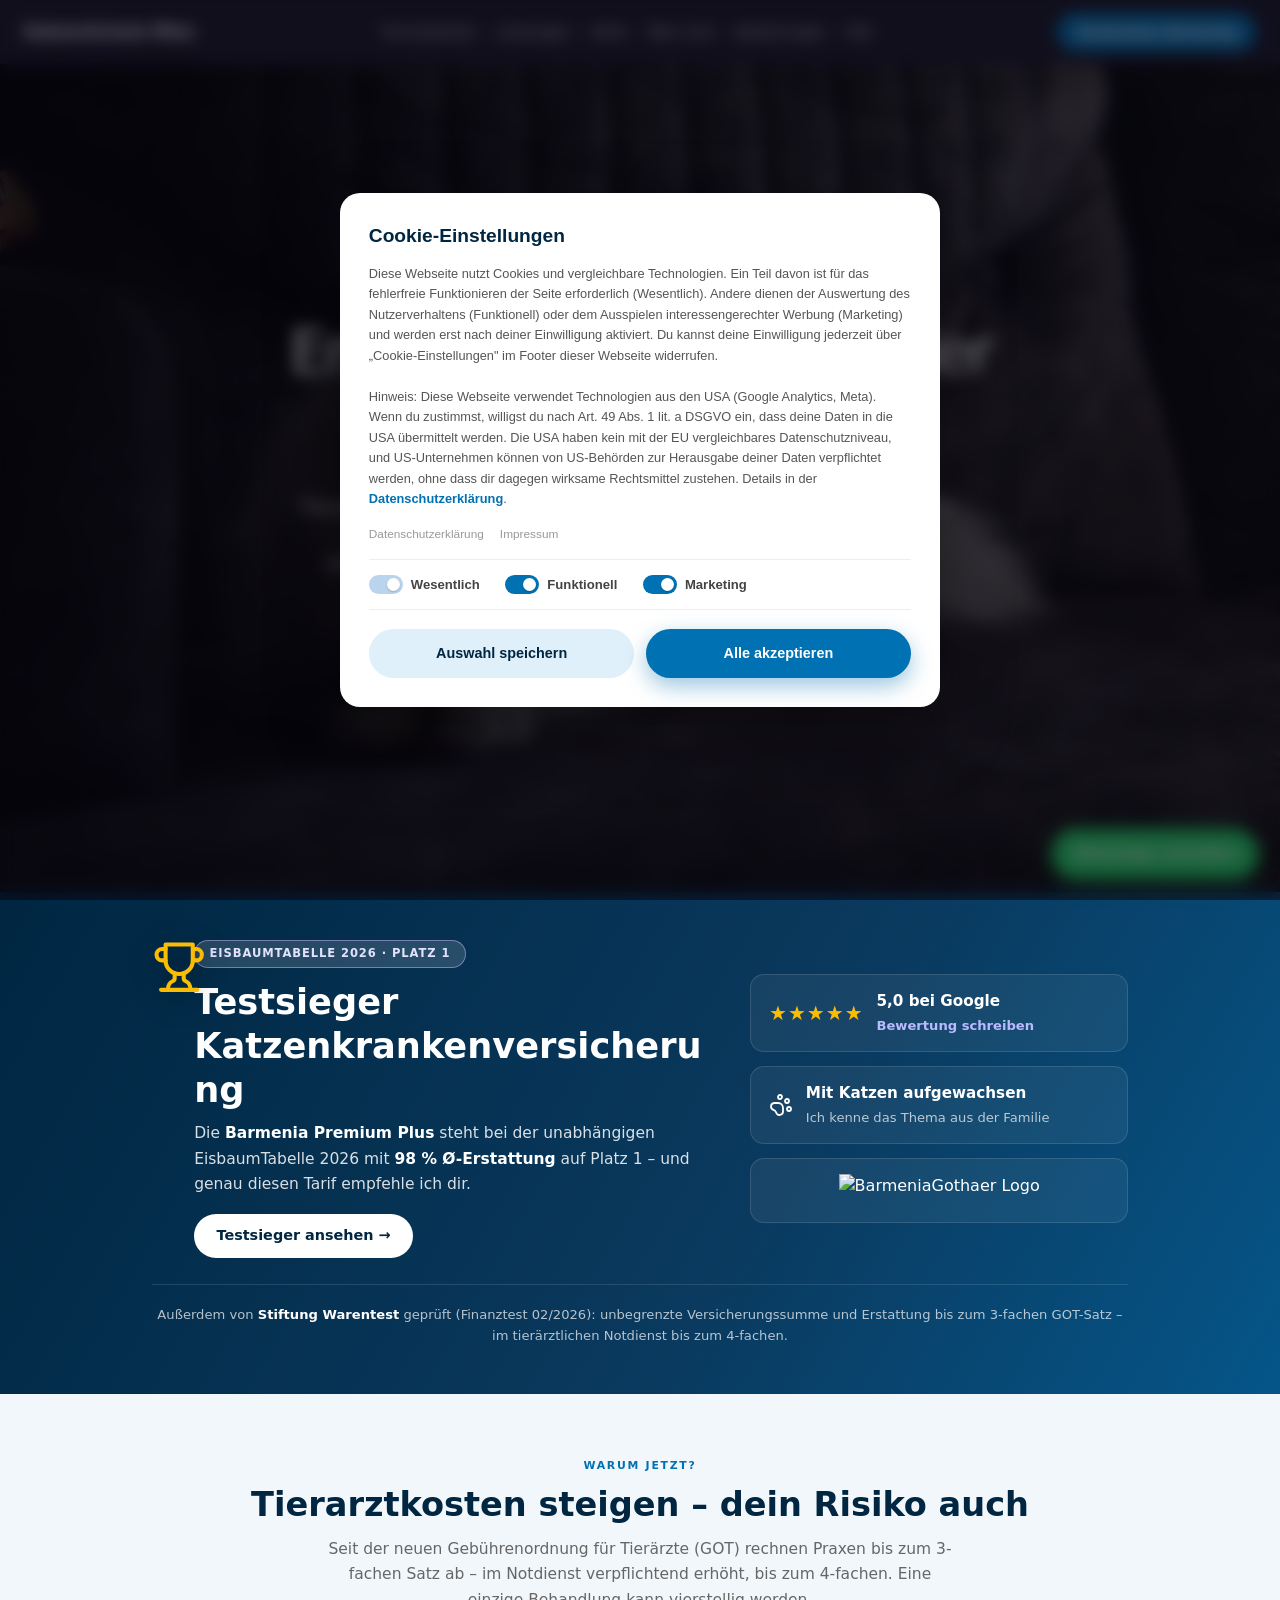
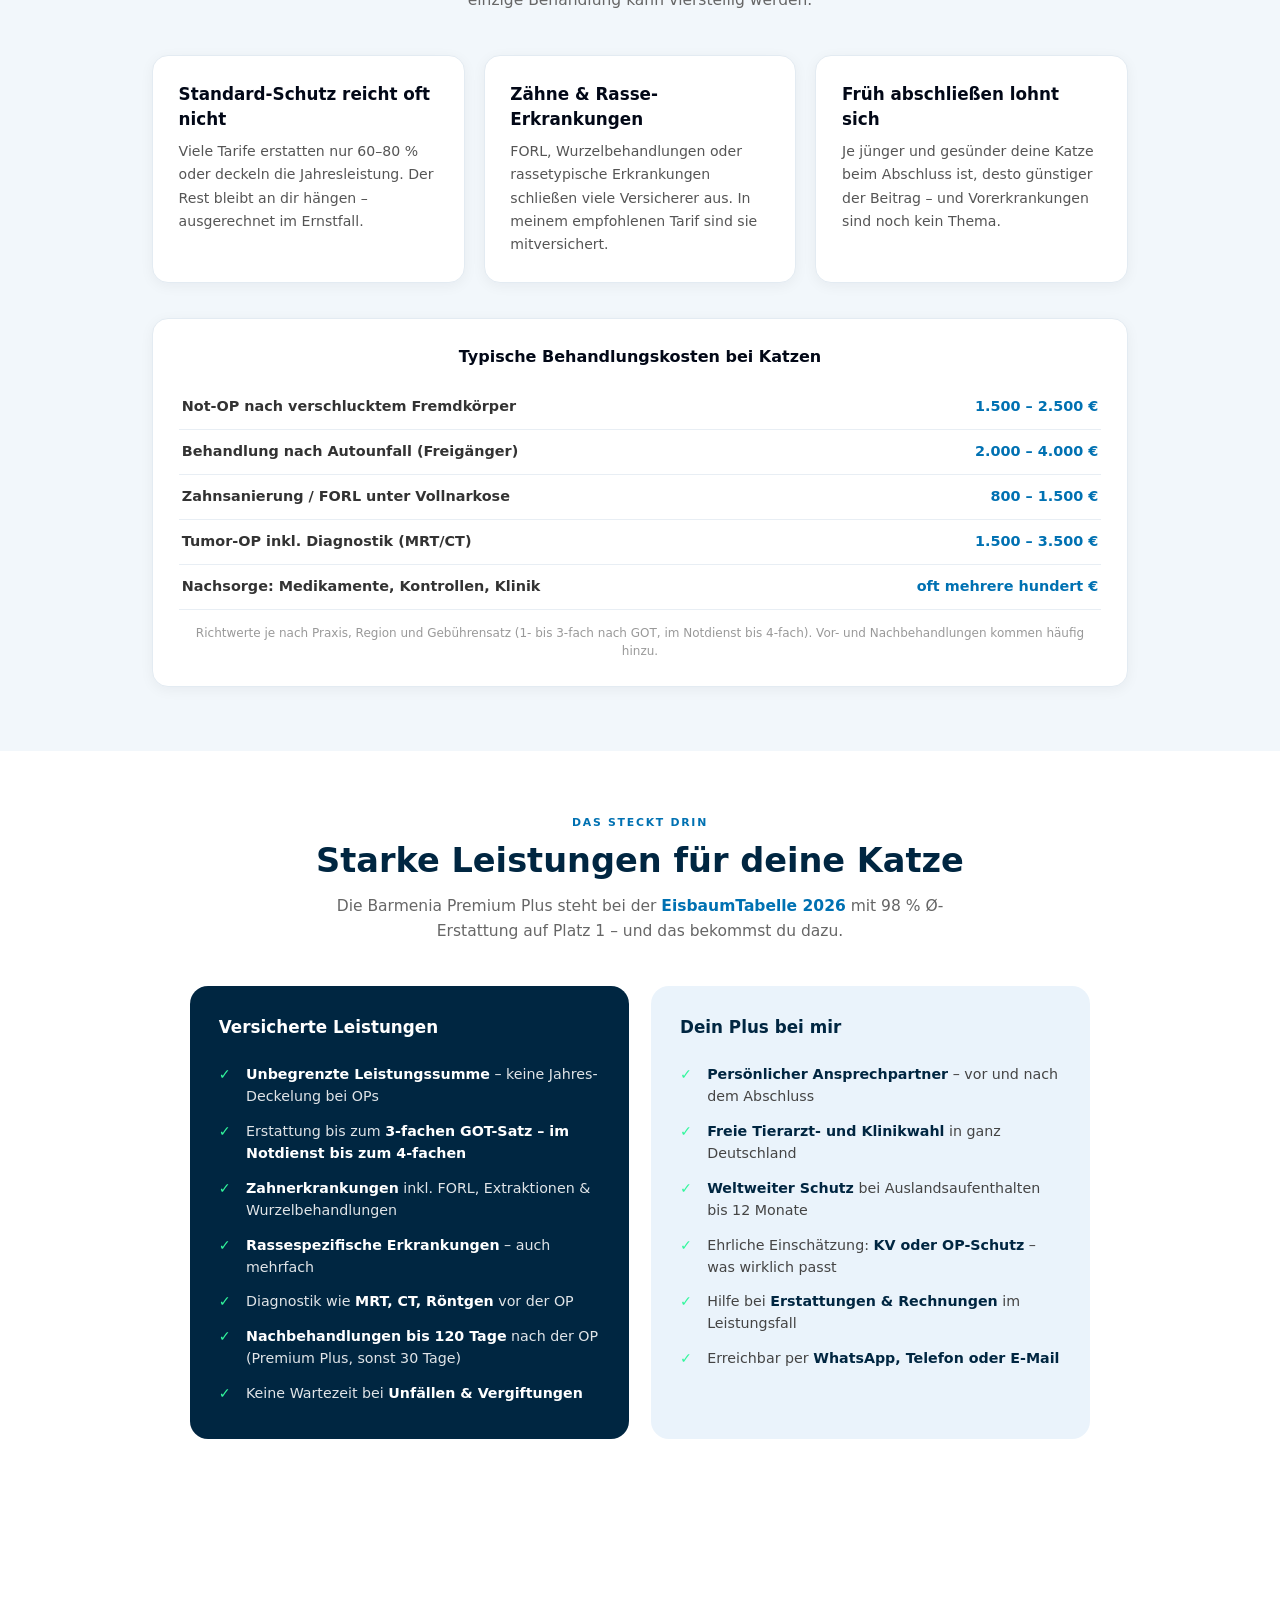
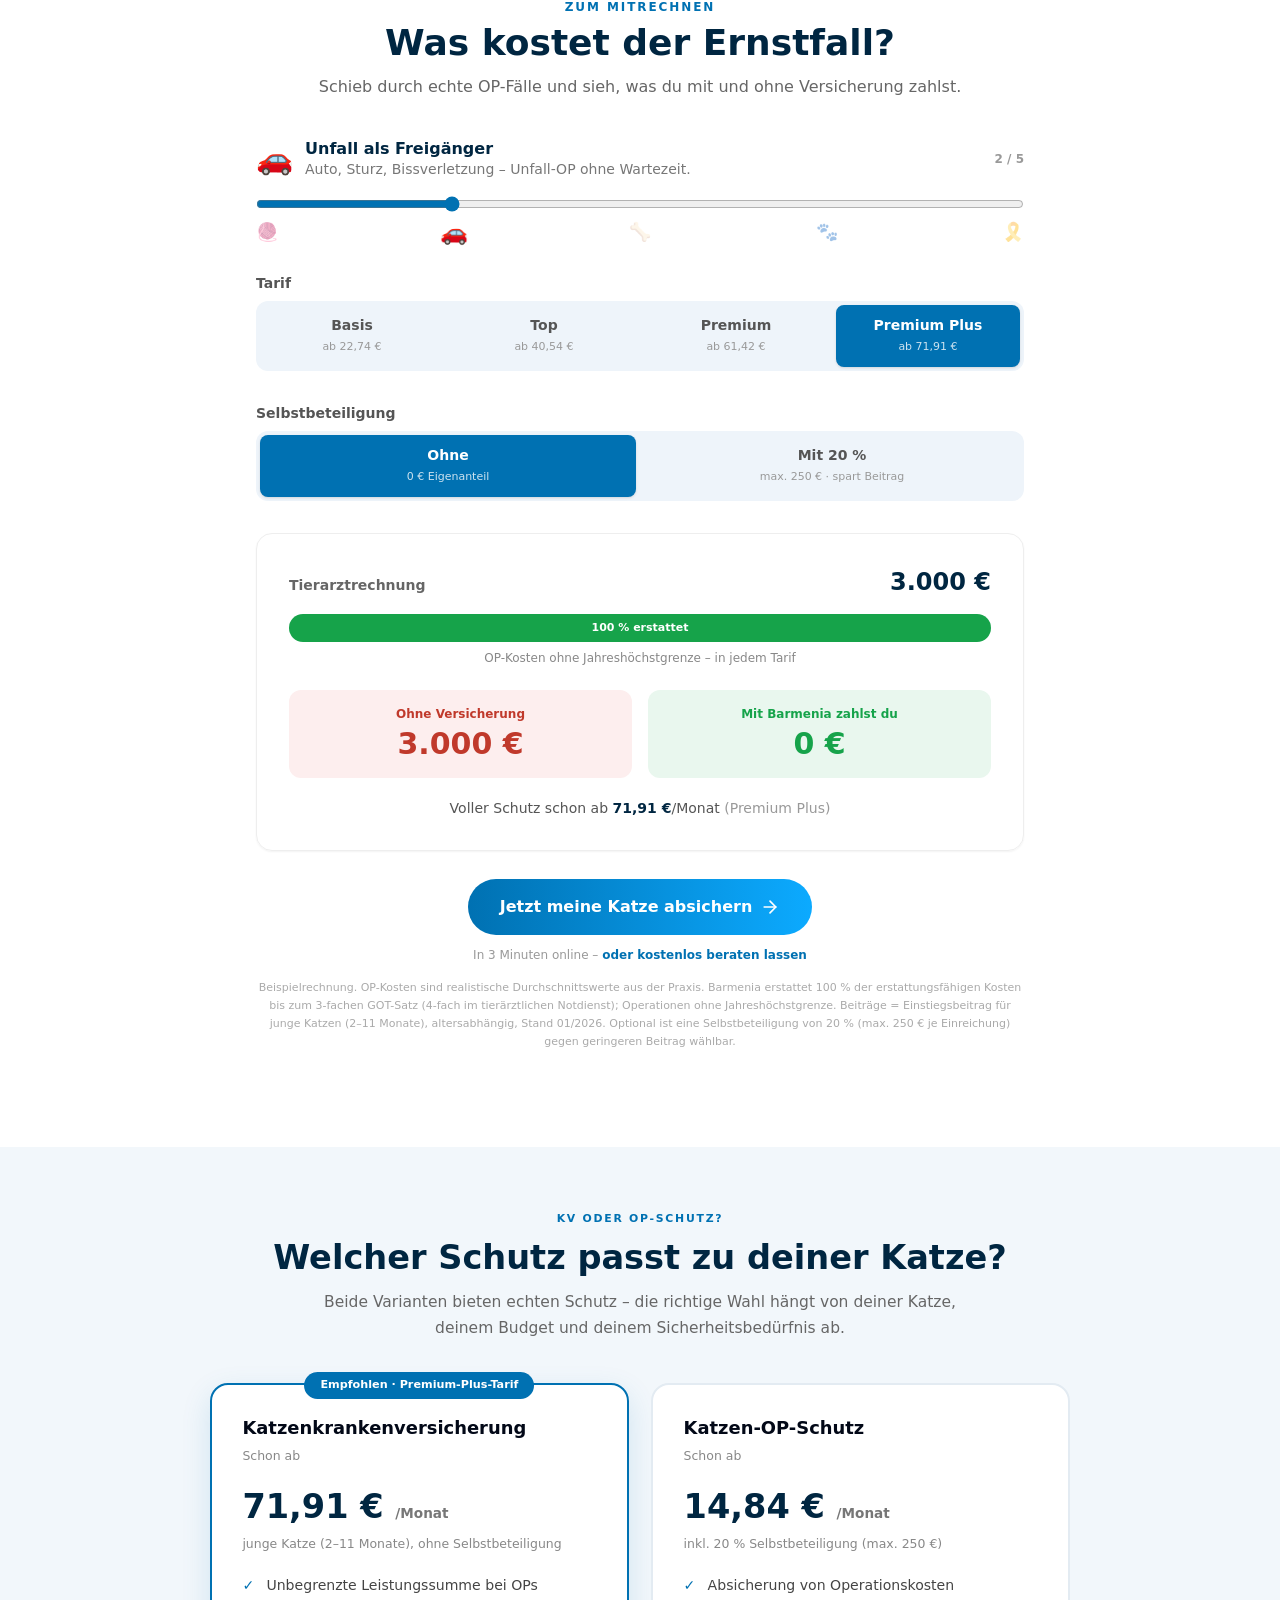
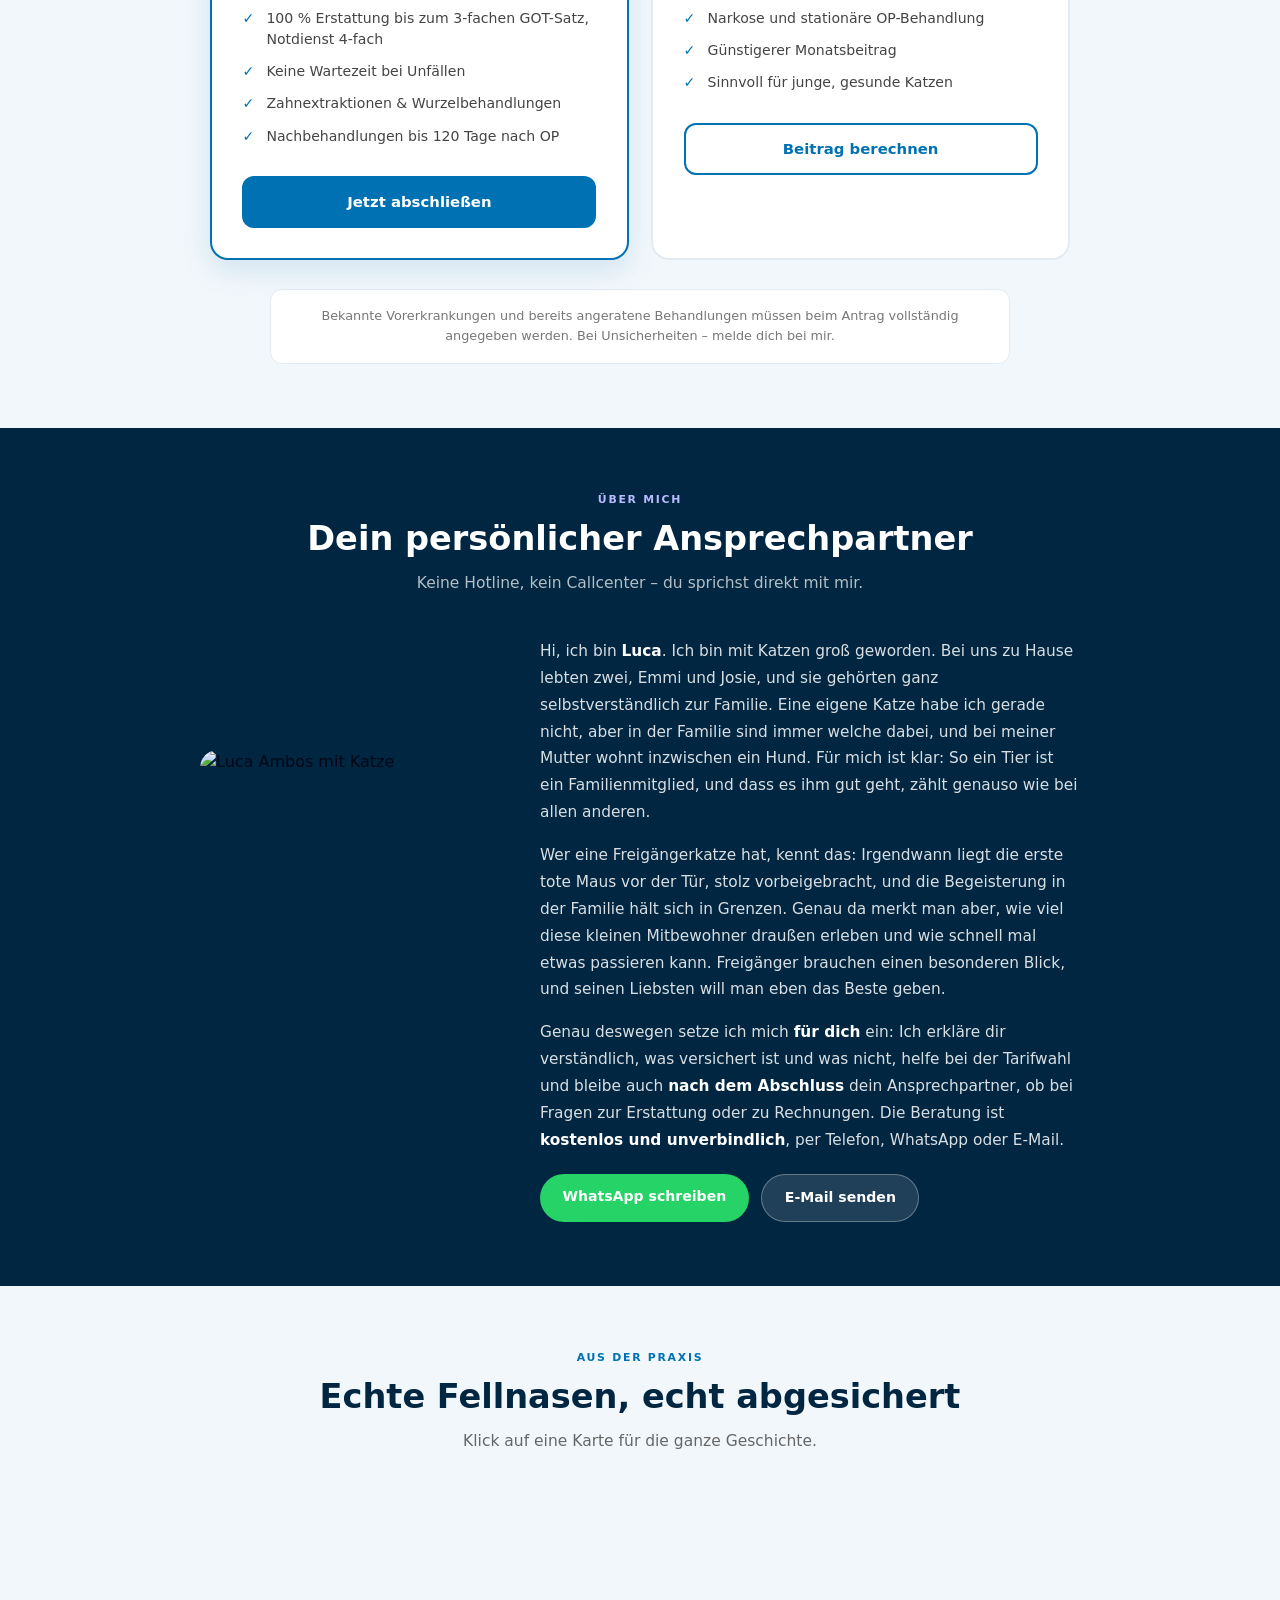
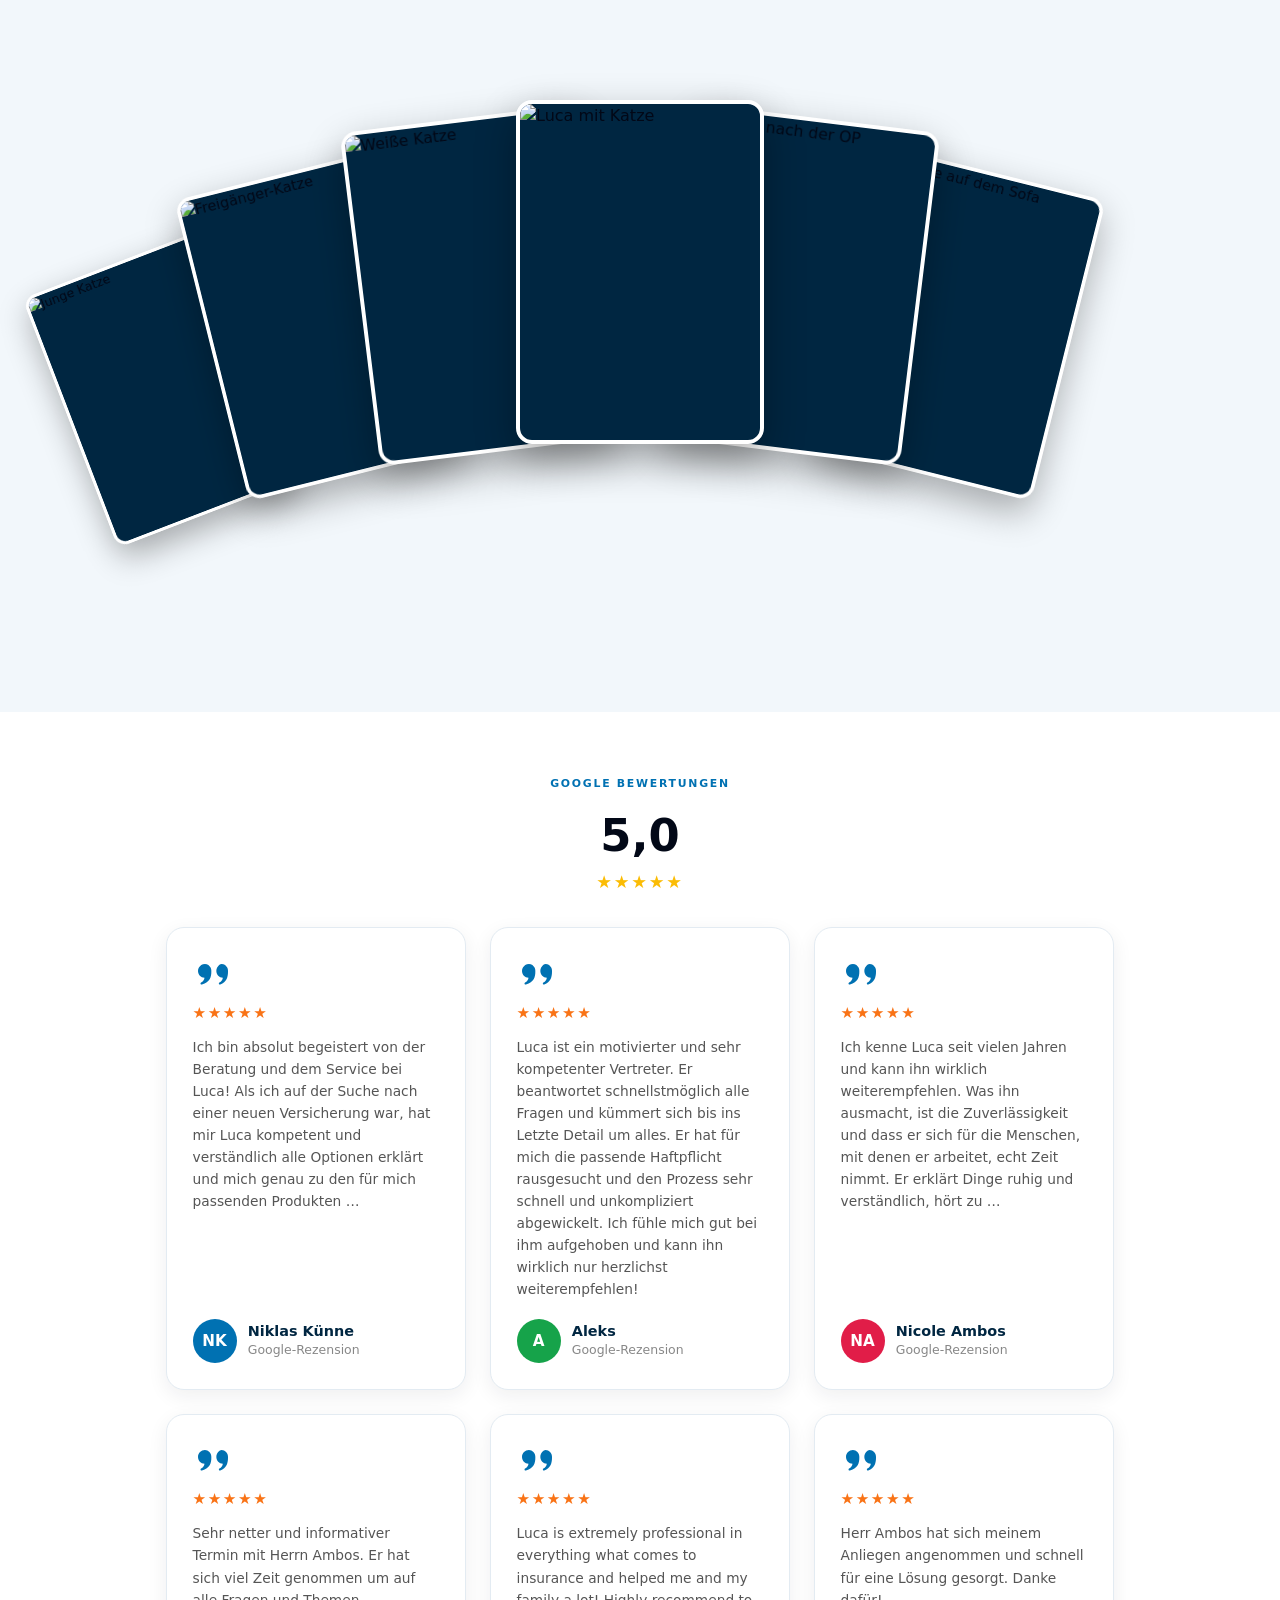
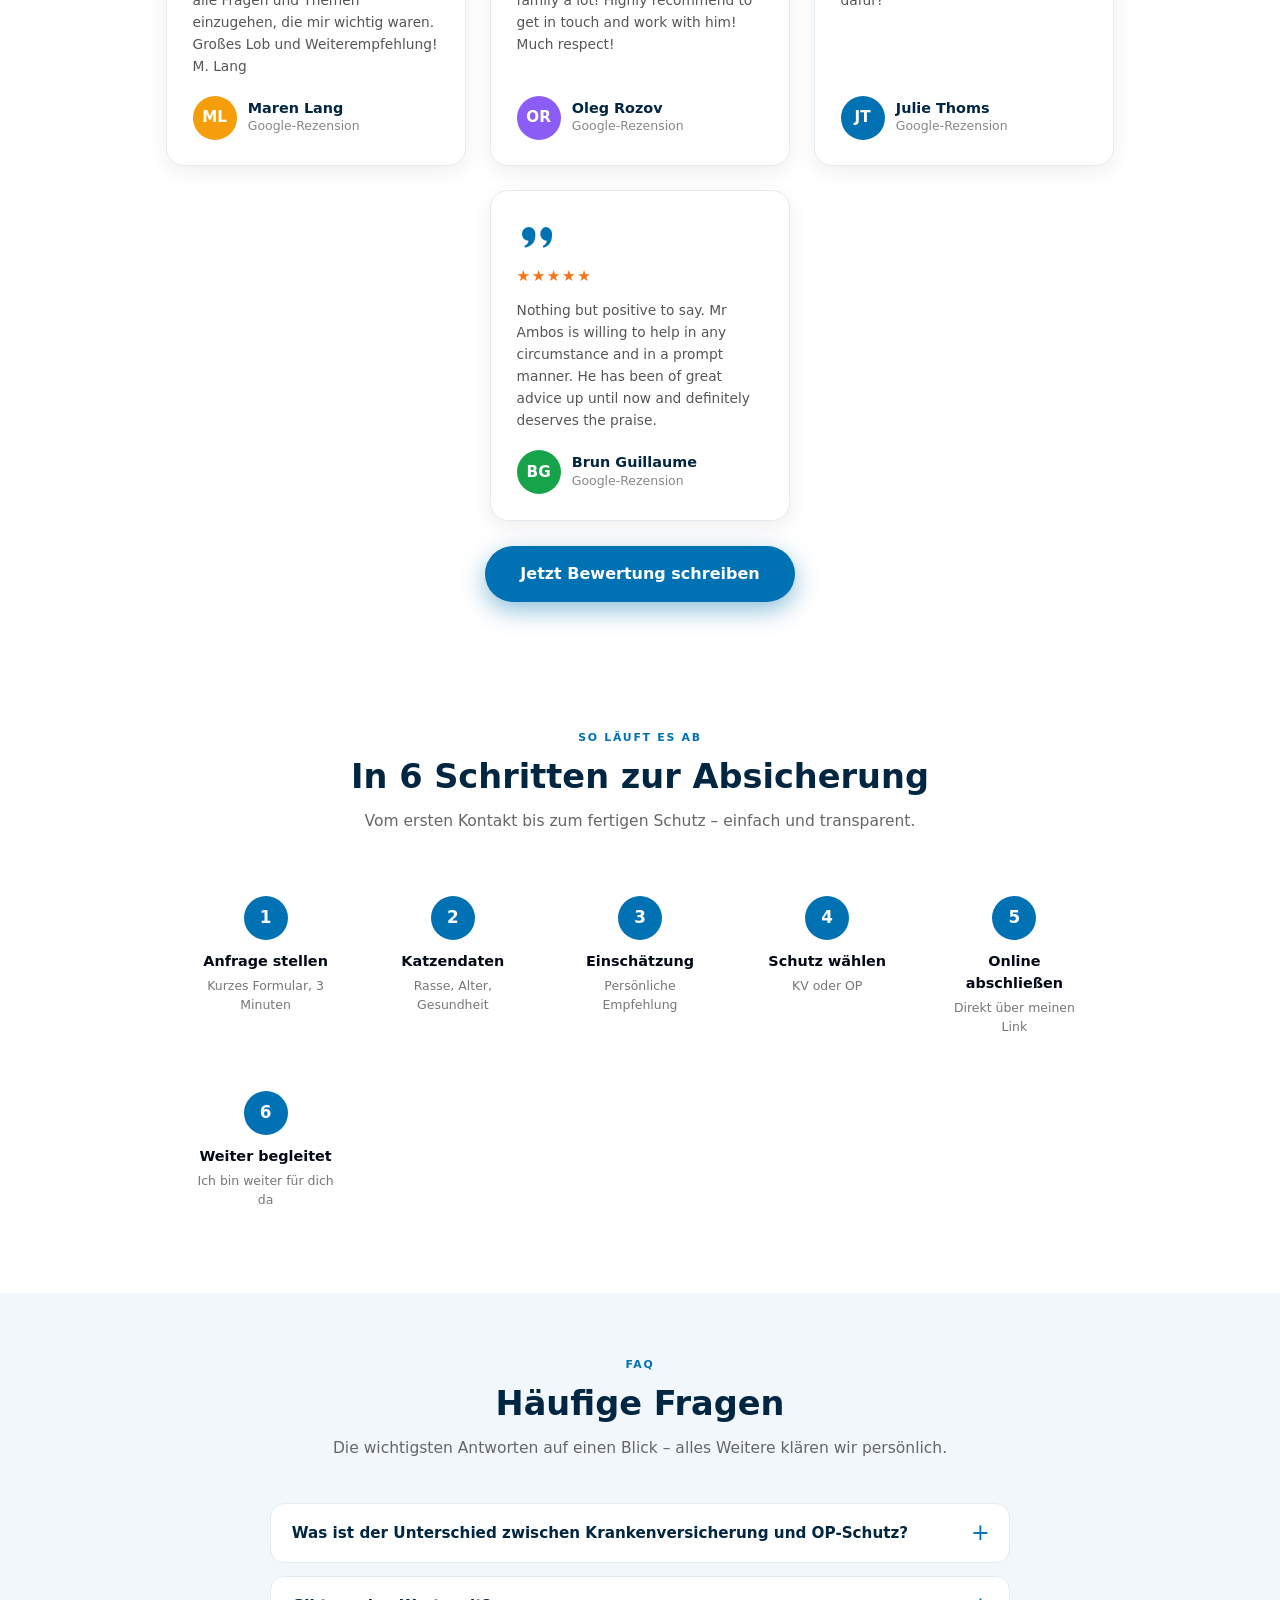
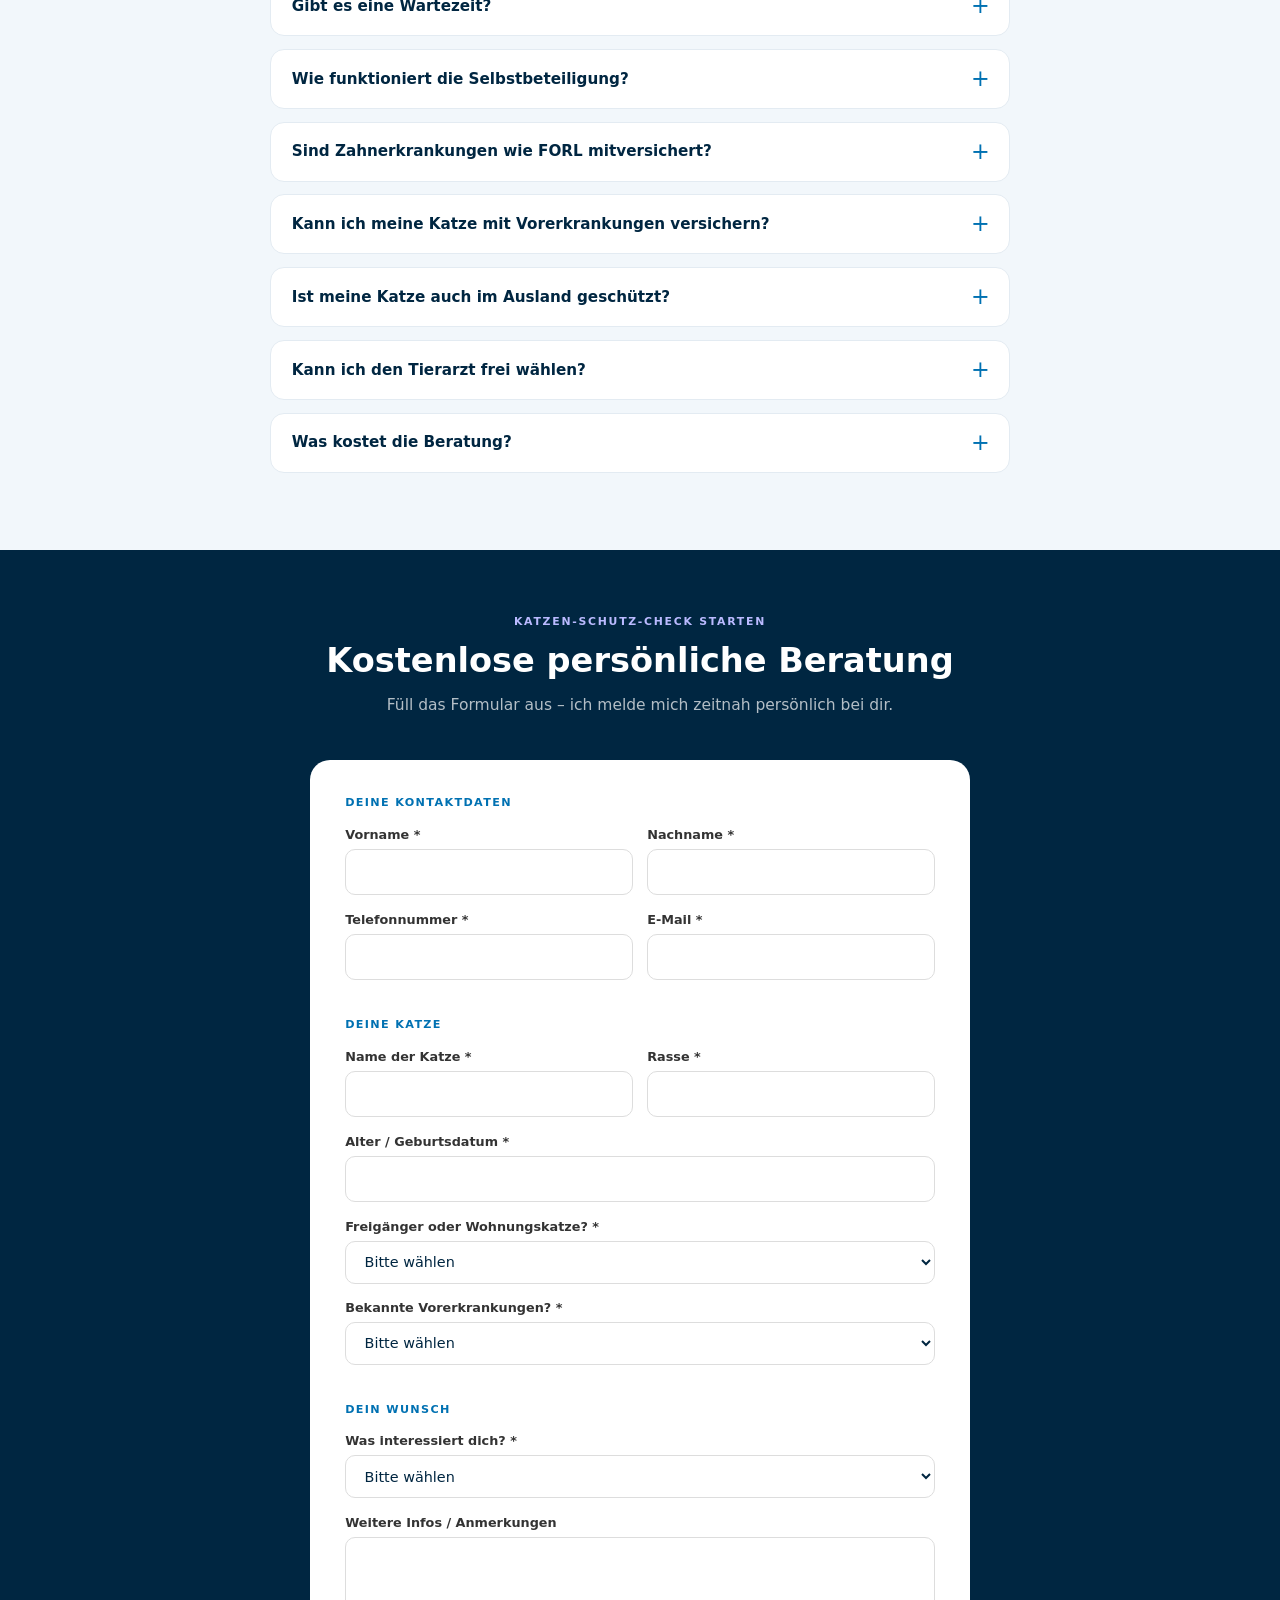
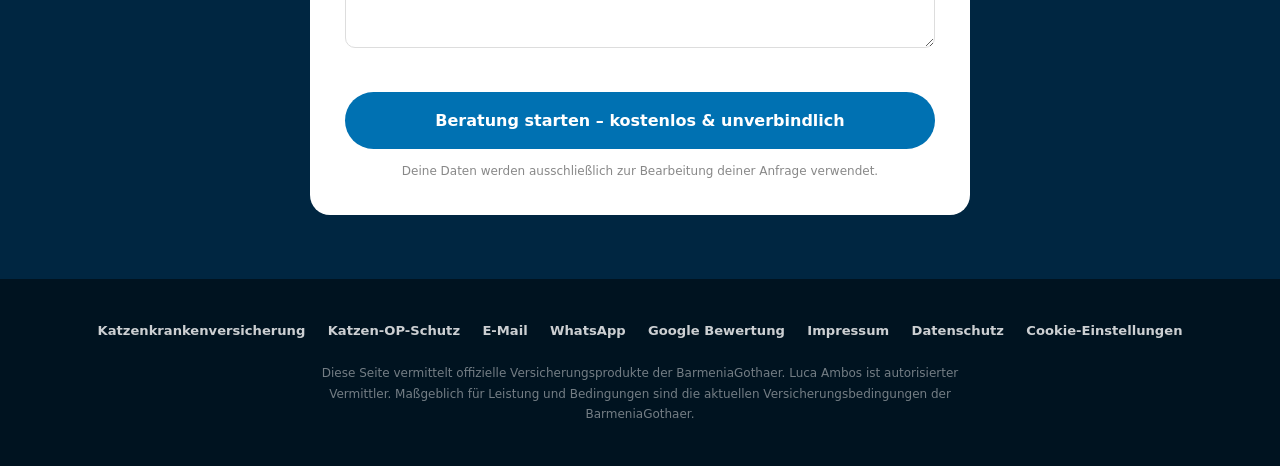
==== index.html @ e03a4da6 "Go-live: neue Astro-Seite ersetzt alte Startseite Neue Seite (aus Repo katzenschutz-vorschau, Live-B" ====
<!DOCTYPE html><html lang="de" data-astro-cid-j7pv25f6> <head><meta charset="UTF-8"><meta name="viewport" content="width=device-width, initial-scale=1.0"><title>KatzenSchutz Miez – Katzenkrankenversicherung mit Luca Ambos</title><meta name="description" content="Katzenkrankenversicherung ab 22,74 € und Katzen-OP-Schutz ab 14,84 €/Monat – BarmeniaGothaer. Persönliche Beratung durch Luca Ambos, Berlin. EisbaumTabelle Testsieger 2026."><link rel="canonical" href="https://katzenschutz-miez.de/"><link rel="icon" href="/favicon.svg" type="image/svg+xml"><meta property="og:type" content="website"><meta property="og:url" content="https://katzenschutz-miez.de/"><meta property="og:title" content="KatzenSchutz Miez – Katzenkrankenversicherung mit Luca Ambos"><meta property="og:description" content="Katzenkrankenversicherung und OP-Schutz der BarmeniaGothaer. Persönliche Beratung von Katzenmensch zu Katzenmensch."><meta property="og:image" content="https://katzenschutz-miez.de/katz_hero.jpg"><meta property="og:locale" content="de_DE"><link rel="stylesheet" href="/_astro/index.A6R6_N2X.css"></head> <body data-astro-cid-j7pv25f6> <!-- NAV --> <nav data-astro-cid-j7pv25f6> <a class="nav-brand" href="#hero" data-astro-cid-j7pv25f6>KatzenSchutz Miez</a> <div class="nav-links" id="nav-links" data-astro-cid-j7pv25f6> <a href="#kosten" data-astro-cid-j7pv25f6>Tierarztkosten</a> <a href="#leistungen" data-astro-cid-j7pv25f6>Leistungen</a> <a href="#vergleich" data-astro-cid-j7pv25f6>Tarife</a> <a href="#ueber" data-astro-cid-j7pv25f6>Über mich</a> <a href="#reviews" data-astro-cid-j7pv25f6>Bewertungen</a> <a href="#faq" data-astro-cid-j7pv25f6>FAQ</a> </div> <a class="btn-nav" href="#kontakt" data-astro-cid-j7pv25f6>Kostenlose Beratung</a> <button class="nav-burger" id="nav-burger" aria-label="Menü öffnen" aria-expanded="false" aria-controls="nav-links" data-astro-cid-j7pv25f6> <svg width="24" height="24" viewBox="0 0 24 24" fill="none" stroke="currentColor" stroke-width="2.2" stroke-linecap="round" aria-hidden="true" data-astro-cid-j7pv25f6> <line x1="4" y1="7" x2="20" y2="7" data-astro-cid-j7pv25f6></line> <line x1="4" y1="12" x2="20" y2="12" data-astro-cid-j7pv25f6></line> <line x1="4" y1="17" x2="20" y2="17" data-astro-cid-j7pv25f6></line> </svg> </button> </nav> <main data-astro-cid-j7pv25f6> <div id="hero" data-astro-cid-j7pv25f6> <style>astro-island,astro-slot,astro-static-slot{display:contents}</style><script>(()=>{var e=async t=>{await(await t())()};(self.Astro||(self.Astro={})).load=e;window.dispatchEvent(new Event("astro:load"));})();;(()=>{var A=Object.defineProperty;var g=(i,o,a)=>o in i?A(i,o,{enumerable:!0,configurable:!0,writable:!0,value:a}):i[o]=a;var d=(i,o,a)=>g(i,typeof o!="symbol"?o+"":o,a);{let i={0:t=>m(t),1:t=>a(t),2:t=>new RegExp(t),3:t=>new Date(t),4:t=>new Map(a(t)),5:t=>new Set(a(t)),6:t=>BigInt(t),7:t=>new URL(t),8:t=>new Uint8Array(t),9:t=>new Uint16Array(t),10:t=>new Uint32Array(t),11:t=>1/0*t},o=t=>{let[l,e]=t;return l in i?i[l](e):void 0},a=t=>t.map(o),m=t=>typeof t!="object"||t===null?t:Object.fromEntries(Object.entries(t).map(([l,e])=>[l,o(e)]));class y extends HTMLElement{constructor(){super(...arguments);d(this,"Component");d(this,"hydrator");d(this,"hydrate",async()=>{var b;if(!this.hydrator||!this.isConnected)return;let e=(b=this.parentElement)==null?void 0:b.closest("astro-island[ssr]");if(e){e.addEventListener("astro:hydrate",this.hydrate,{once:!0});return}let c=this.querySelectorAll("astro-slot"),n={},h=this.querySelectorAll("template[data-astro-template]");for(let r of h){let s=r.closest(this.tagName);s!=null&&s.isSameNode(this)&&(n[r.getAttribute("data-astro-template")||"default"]=r.innerHTML,r.remove())}for(let r of c){let s=r.closest(this.tagName);s!=null&&s.isSameNode(this)&&(n[r.getAttribute("name")||"default"]=r.innerHTML)}let p;try{p=this.hasAttribute("props")?m(JSON.parse(this.getAttribute("props"))):{}}catch(r){let s=this.getAttribute("component-url")||"<unknown>",v=this.getAttribute("component-export");throw v&&(s+=` (export ${v})`),console.error(`[hydrate] Error parsing props for component ${s}`,this.getAttribute("props"),r),r}let u;await this.hydrator(this)(this.Component,p,n,{client:this.getAttribute("client")}),this.removeAttribute("ssr"),this.dispatchEvent(new CustomEvent("astro:hydrate"))});d(this,"unmount",()=>{this.isConnected||this.dispatchEvent(new CustomEvent("astro:unmount"))})}disconnectedCallback(){document.removeEventListener("astro:after-swap",this.unmount),document.addEventListener("astro:after-swap",this.unmount,{once:!0})}connectedCallback(){if(!this.hasAttribute("await-children")||document.readyState==="interactive"||document.readyState==="complete")this.childrenConnectedCallback();else{let e=()=>{document.removeEventListener("DOMContentLoaded",e),c.disconnect(),this.childrenConnectedCallback()},c=new MutationObserver(()=>{var n;((n=this.lastChild)==null?void 0:n.nodeType)===Node.COMMENT_NODE&&this.lastChild.nodeValue==="astro:end"&&(this.lastChild.remove(),e())});c.observe(this,{childList:!0}),document.addEventListener("DOMContentLoaded",e)}}async childrenConnectedCallback(){let e=this.getAttribute("before-hydration-url");e&&await import(e),this.start()}async start(){let e=JSON.parse(this.getAttribute("opts")),c=this.getAttribute("client");if(Astro[c]===void 0){window.addEventListener(`astro:${c}`,()=>this.start(),{once:!0});return}try{await Astro[c](async()=>{let n=this.getAttribute("renderer-url"),[h,{default:p}]=await Promise.all([import(this.getAttribute("component-url")),n?import(n):()=>()=>{}]),u=this.getAttribute("component-export")||"default";if(!u.includes("."))this.Component=h[u];else{this.Component=h;for(let f of u.split("."))this.Component=this.Component[f]}return this.hydrator=p,this.hydrate},e,this)}catch(n){console.error(`[astro-island] Error hydrating ${this.getAttribute("component-url")}`,n)}}attributeChangedCallback(){this.hydrate()}}d(y,"observedAttributes",["props"]),customElements.get("astro-island")||customElements.define("astro-island",y)}})();</script><astro-island uid="2h0L5F" prefix="r0" component-url="/_astro/animated-hero.DdBrgDqH.js" component-export="Hero" renderer-url="/_astro/client.SWu0E-Mb.js" props="{&quot;data-astro-cid-j7pv25f6&quot;:[0,true]}" ssr="" client="load" opts="{&quot;name&quot;:&quot;Hero&quot;,&quot;value&quot;:true}" await-children=""><div class="relative w-full min-h-[92vh] flex items-center overflow-hidden"><img src="/header.jpg" alt="Weiße Katze auf dem Sofa" class="hero-ken-burns absolute inset-0 w-full h-full object-cover"/><div class="absolute inset-0 bg-gradient-to-r from-black/75 via-black/55 to-black/25"></div><div class="container mx-auto relative z-10 px-4"><div class="flex gap-8 py-20 items-center justify-center flex-col"><div><a href="https://www.eisbaumtabelle.de/katze" target="_blank" rel="noopener" class="inline-flex items-center justify-center whitespace-nowrap text-sm font-medium ring-offset-background transition-colors focus-visible:outline-none focus-visible:ring-2 focus-visible:ring-ring focus-visible:ring-offset-2 disabled:pointer-events-none disabled:opacity-50 bg-secondary text-secondary-foreground hover:bg-secondary/80 h-9 rounded-md px-3 gap-4">EisbaumTabelle Testsieger 2026 <svg xmlns="http://www.w3.org/2000/svg" width="24" height="24" viewBox="0 0 24 24" fill="none" stroke="currentColor" stroke-width="2" stroke-linecap="round" stroke-linejoin="round" class="lucide lucide-move-right w-4 h-4"><path d="M18 8L22 12L18 16"></path><path d="M2 12H22"></path></svg></a></div><div class="flex gap-4 flex-col"><h1 class="text-4xl md:text-6xl max-w-3xl tracking-tighter text-center font-regular text-white"><span>Endlich Katzenschutz, der</span><span class="relative flex w-full items-center justify-center overflow-hidden text-center leading-tight min-h-[2.2em] md:min-h-[1.3em] md:pb-4 md:pt-1"> <span class="absolute inset-0 flex items-center justify-center px-2 font-semibold text-[#babaff]" style="opacity:0;transform:translateY(-100)">hält, was er verspricht</span><span class="absolute inset-0 flex items-center justify-center px-2 font-semibold text-[#babaff]" style="opacity:0;transform:translateY(-100)">bezahlbar bleibt</span><span class="absolute inset-0 flex items-center justify-center px-2 font-semibold text-[#babaff]" style="opacity:0;transform:translateY(-100)">persönlich ist</span><span class="absolute inset-0 flex items-center justify-center px-2 font-semibold text-[#babaff]" style="opacity:0;transform:translateY(-100)">fair ist</span></span></h1><p class="text-lg md:text-xl leading-relaxed tracking-tight text-white/80 max-w-2xl text-center">Tierarztkosten steigen, und eine Operation geht schnell ins Geld. Ich helfe dir, deine Katze richtig abzusichern – persönlich und verständlich, von jemandem, der mit Katzen großgeworden ist.</p></div><div class="flex flex-row gap-3 flex-wrap justify-center"><a href="#kontakt" class="inline-flex items-center justify-center whitespace-nowrap text-sm font-medium ring-offset-background transition-colors focus-visible:outline-none focus-visible:ring-2 focus-visible:ring-ring focus-visible:ring-offset-2 disabled:pointer-events-none disabled:opacity-50 border border-input bg-background hover:bg-accent hover:text-accent-foreground h-11 rounded-md px-8 gap-4">Lieber erst beraten lassen <svg xmlns="http://www.w3.org/2000/svg" width="24" height="24" viewBox="0 0 24 24" fill="none" stroke="currentColor" stroke-width="2" stroke-linecap="round" stroke-linejoin="round" class="lucide lucide-phone-call w-4 h-4"><path d="M22 16.92v3a2 2 0 0 1-2.18 2 19.79 19.79 0 0 1-8.63-3.07 19.5 19.5 0 0 1-6-6 19.79 19.79 0 0 1-3.07-8.67A2 2 0 0 1 4.11 2h3a2 2 0 0 1 2 1.72 12.84 12.84 0 0 0 .7 2.81 2 2 0 0 1-.45 2.11L8.09 9.91a16 16 0 0 0 6 6l1.27-1.27a2 2 0 0 1 2.11-.45 12.84 12.84 0 0 0 2.81.7A2 2 0 0 1 22 16.92z"></path><path d="M14.05 2a9 9 0 0 1 8 7.94"></path><path d="M14.05 6A5 5 0 0 1 18 10"></path></svg></a><a href="https://ssl.barmenia.de/online-versichern/#/tierversicherung/Beitrag?tierart=Katze&amp;versicherung=kv&amp;adm=00011802" target="_blank" rel="noopener" class="inline-flex items-center justify-center whitespace-nowrap text-sm font-medium ring-offset-background transition-colors focus-visible:outline-none focus-visible:ring-2 focus-visible:ring-ring focus-visible:ring-offset-2 disabled:pointer-events-none disabled:opacity-50 bg-primary text-primary-foreground hover:bg-primary/90 h-11 rounded-md px-8 gap-4">Jetzt Tarif berechnen <svg xmlns="http://www.w3.org/2000/svg" width="24" height="24" viewBox="0 0 24 24" fill="none" stroke="currentColor" stroke-width="2" stroke-linecap="round" stroke-linejoin="round" class="lucide lucide-move-right w-4 h-4"><path d="M18 8L22 12L18 16"></path><path d="M2 12H22"></path></svg></a></div><p class="text-sm md:text-base text-white/70 text-center -mt-2">OP-Schutz ab <strong class="text-white">14,84 €</strong> · Krankenversicherung ab<!-- --> <strong class="text-white">22,74 €</strong>/Monat</p></div></div></div><!--astro:end--></astro-island> </div> <!-- TESTSIEGER-BAND (EisbaumTabelle, prominent) --> <section id="testsieger" class="testsieger" data-astro-cid-j7pv25f6> <div class="container" data-astro-cid-j7pv25f6> <div class="ts-grid" data-astro-cid-j7pv25f6> <div class="ts-main" data-astro-cid-j7pv25f6> <div class="ts-trophy" style="color:#fbbc04" data-astro-cid-j7pv25f6> <svg width="1em" height="1em" viewBox="0 0 24 24" fill="none" stroke="currentColor" stroke-width="1.8" stroke-linecap="round" stroke-linejoin="round" aria-hidden="true" data-astro-cid-j7pv25f6> <path d="M6 9H4.5a2.5 2.5 0 0 1 0-5H6" data-astro-cid-j7pv25f6></path> <path d="M18 9h1.5a2.5 2.5 0 0 0 0-5H18" data-astro-cid-j7pv25f6></path> <path d="M4 22h16" data-astro-cid-j7pv25f6></path> <path d="M10 14.66V17c0 .55-.47.98-.97 1.21C7.85 18.75 7 20.24 7 22" data-astro-cid-j7pv25f6></path> <path d="M14 14.66V17c0 .55.47.98.97 1.21C16.15 18.75 17 20.24 17 22" data-astro-cid-j7pv25f6></path> <path d="M18 2H6v7a6 6 0 0 0 12 0V2Z" data-astro-cid-j7pv25f6></path> </svg> </div> <div data-astro-cid-j7pv25f6> <div class="ts-kicker" data-astro-cid-j7pv25f6>EisbaumTabelle 2026 · Platz 1</div> <h2 class="ts-h" data-astro-cid-j7pv25f6>Testsieger Katzenkrankenversicherung</h2> <p class="ts-sub" data-astro-cid-j7pv25f6>
Die <strong data-astro-cid-j7pv25f6>Barmenia Premium Plus</strong> steht bei der unabhängigen
                  EisbaumTabelle 2026 mit <strong data-astro-cid-j7pv25f6>98 % Ø-Erstattung</strong> auf Platz 1 –
                  und genau diesen Tarif empfehle ich dir.
</p> <a class="ts-link" href="https://www.eisbaumtabelle.de/katze" target="_blank" rel="noopener" data-astro-cid-j7pv25f6>Testsieger ansehen →</a> </div> </div> <div class="ts-side" data-astro-cid-j7pv25f6> <div class="ts-item" data-astro-cid-j7pv25f6> <span class="ts-stars" data-astro-cid-j7pv25f6>★★★★★</span> <div data-astro-cid-j7pv25f6> <div class="ts-big" data-astro-cid-j7pv25f6>5,0 bei Google</div> <a href="https://g.page/r/CZ_BYAxxpUq7EBM/review" target="_blank" rel="noopener" data-astro-cid-j7pv25f6>Bewertung schreiben</a> </div> </div> <div class="ts-item" data-astro-cid-j7pv25f6> <span class="ts-emoji" data-astro-cid-j7pv25f6> <svg width="1em" height="1em" viewBox="0 0 24 24" fill="none" stroke="currentColor" stroke-width="1.8" stroke-linecap="round" stroke-linejoin="round" aria-hidden="true" data-astro-cid-j7pv25f6> <circle cx="11" cy="4" r="2" data-astro-cid-j7pv25f6></circle> <circle cx="18" cy="8" r="2" data-astro-cid-j7pv25f6></circle> <circle cx="20" cy="16" r="2" data-astro-cid-j7pv25f6></circle> <path d="M9 10a5 5 0 0 1 5 5v3.5a3.5 3.5 0 0 1-6.84 1.045Q6.52 17.48 4.46 16.84A3.5 3.5 0 0 1 5.5 10Z" data-astro-cid-j7pv25f6></path> </svg> </span> <div data-astro-cid-j7pv25f6> <div class="ts-big" data-astro-cid-j7pv25f6>Mit Katzen aufgewachsen</div> <span class="ts-muted" data-astro-cid-j7pv25f6>Ich kenne das Thema aus der Familie</span> </div> </div> <div class="ts-item ts-logo" data-astro-cid-j7pv25f6> <img src="https://cdn.barmeniagothaer.de/barmeniagothaer/media/barmeniagothaer_logo_white-original_webp.webp" alt="BarmeniaGothaer Logo" loading="lazy" data-astro-cid-j7pv25f6> </div> </div> </div> <p class="ts-pruef" data-astro-cid-j7pv25f6>
Außerdem von <strong data-astro-cid-j7pv25f6>Stiftung Warentest</strong> geprüft (Finanztest
            02/2026): unbegrenzte Versicherungssumme und Erstattung bis zum
            3-fachen GOT-Satz – im tierärztlichen Notdienst bis zum 4-fachen.
</p> </div> </section> <!-- WARUM JETZT / TIERARZTKOSTEN --> <section id="kosten" data-astro-cid-j7pv25f6> <div class="container" data-astro-cid-j7pv25f6> <div class="section-label" data-astro-cid-j7pv25f6>Warum jetzt?</div> <h2 data-astro-cid-j7pv25f6>Tierarztkosten steigen – dein Risiko auch</h2> <p class="section-sub" data-astro-cid-j7pv25f6>
Seit der neuen Gebührenordnung für Tierärzte (GOT) rechnen Praxen bis zum
            3-fachen Satz ab – im Notdienst verpflichtend erhöht, bis zum 4-fachen.
            Eine einzige Behandlung kann vierstellig werden.
</p> <div class="cards-3" data-astro-cid-j7pv25f6> <div class="card" data-astro-cid-j7pv25f6> <h3 data-astro-cid-j7pv25f6>Standard-Schutz reicht oft nicht</h3> <p data-astro-cid-j7pv25f6>
Viele Tarife erstatten nur 60–80 % oder deckeln die Jahresleistung. Der
                Rest bleibt an dir hängen – ausgerechnet im Ernstfall.
</p> </div> <div class="card" data-astro-cid-j7pv25f6> <h3 data-astro-cid-j7pv25f6>Zähne &amp; Rasse-Erkrankungen</h3> <p data-astro-cid-j7pv25f6>
FORL, Wurzelbehandlungen oder rassetypische Erkrankungen schließen viele
                Versicherer aus. In meinem empfohlenen Tarif sind sie mitversichert.
</p> </div> <div class="card" data-astro-cid-j7pv25f6> <h3 data-astro-cid-j7pv25f6>Früh abschließen lohnt sich</h3> <p data-astro-cid-j7pv25f6>
Je jünger und gesünder deine Katze beim Abschluss ist, desto günstiger der
                Beitrag – und Vorerkrankungen sind noch kein Thema.
</p> </div> </div> <div class="kosten-tabelle" data-astro-cid-j7pv25f6> <h3 data-astro-cid-j7pv25f6>Typische Behandlungskosten bei Katzen</h3> <div class="kosten-row" data-astro-cid-j7pv25f6> <span class="kr-name" data-astro-cid-j7pv25f6>Not-OP nach verschlucktem Fremdkörper</span><span class="kr-preis" data-astro-cid-j7pv25f6>1.500 – 2.500 €</span> </div> <div class="kosten-row" data-astro-cid-j7pv25f6> <span class="kr-name" data-astro-cid-j7pv25f6>Behandlung nach Autounfall (Freigänger)</span><span class="kr-preis" data-astro-cid-j7pv25f6>2.000 – 4.000 €</span> </div> <div class="kosten-row" data-astro-cid-j7pv25f6> <span class="kr-name" data-astro-cid-j7pv25f6>Zahnsanierung / FORL unter Vollnarkose</span><span class="kr-preis" data-astro-cid-j7pv25f6>800 – 1.500 €</span> </div> <div class="kosten-row" data-astro-cid-j7pv25f6> <span class="kr-name" data-astro-cid-j7pv25f6>Tumor-OP inkl. Diagnostik (MRT/CT)</span><span class="kr-preis" data-astro-cid-j7pv25f6>1.500 – 3.500 €</span> </div> <div class="kosten-row" data-astro-cid-j7pv25f6> <span class="kr-name" data-astro-cid-j7pv25f6>Nachsorge: Medikamente, Kontrollen, Klinik</span><span class="kr-preis" data-astro-cid-j7pv25f6>oft mehrere hundert €</span> </div> <p class="kosten-fussnote" data-astro-cid-j7pv25f6>
Richtwerte je nach Praxis, Region und Gebührensatz (1- bis 3-fach nach GOT, im Notdienst bis 4-fach).
              Vor- und Nachbehandlungen kommen häufig hinzu.
</p> </div> </div> </section> <!-- LEISTUNGEN --> <section id="leistungen" data-astro-cid-j7pv25f6> <div class="container" data-astro-cid-j7pv25f6> <div class="section-label" data-astro-cid-j7pv25f6>Das steckt drin</div> <h2 data-astro-cid-j7pv25f6>Starke Leistungen für deine Katze</h2> <p class="section-sub" data-astro-cid-j7pv25f6>
Die Barmenia Premium Plus steht bei der <a href="https://www.eisbaumtabelle.de/katze" target="_blank" rel="noopener" data-astro-cid-j7pv25f6>EisbaumTabelle 2026</a> mit 98 % Ø-Erstattung auf Platz 1 – und das bekommst du dazu.
</p> <div class="leistungen-grid" data-astro-cid-j7pv25f6> <div class="leistung-block" data-astro-cid-j7pv25f6> <h3 data-astro-cid-j7pv25f6>Versicherte Leistungen</h3> <ul data-astro-cid-j7pv25f6> <li data-astro-cid-j7pv25f6> <strong data-astro-cid-j7pv25f6>Unbegrenzte Leistungssumme</strong> – keine Jahres-Deckelung bei OPs
</li> <li data-astro-cid-j7pv25f6>
Erstattung bis zum <strong data-astro-cid-j7pv25f6>3-fachen GOT-Satz – im Notdienst bis zum 4-fachen</strong> </li> <li data-astro-cid-j7pv25f6> <strong data-astro-cid-j7pv25f6>Zahnerkrankungen</strong> inkl. FORL, Extraktionen &amp; Wurzelbehandlungen
</li> <li data-astro-cid-j7pv25f6><strong data-astro-cid-j7pv25f6>Rassespezifische Erkrankungen</strong> – auch mehrfach</li> <li data-astro-cid-j7pv25f6>Diagnostik wie <strong data-astro-cid-j7pv25f6>MRT, CT, Röntgen</strong> vor der OP</li> <li data-astro-cid-j7pv25f6><strong data-astro-cid-j7pv25f6>Nachbehandlungen bis 120 Tage</strong> nach der OP (Premium Plus, sonst 30 Tage)</li> <li data-astro-cid-j7pv25f6>Keine Wartezeit bei <strong data-astro-cid-j7pv25f6>Unfällen &amp; Vergiftungen</strong></li> </ul> </div> <div class="leistung-block hell" data-astro-cid-j7pv25f6> <h3 data-astro-cid-j7pv25f6>Dein Plus bei mir</h3> <ul data-astro-cid-j7pv25f6> <li data-astro-cid-j7pv25f6> <strong data-astro-cid-j7pv25f6>Persönlicher Ansprechpartner</strong> – vor und nach dem Abschluss
</li> <li data-astro-cid-j7pv25f6> <strong data-astro-cid-j7pv25f6>Freie Tierarzt- und Klinikwahl</strong> in ganz Deutschland
</li> <li data-astro-cid-j7pv25f6> <strong data-astro-cid-j7pv25f6>Weltweiter Schutz</strong> bei Auslandsaufenthalten bis 12 Monate
</li> <li data-astro-cid-j7pv25f6>
Ehrliche Einschätzung: <strong data-astro-cid-j7pv25f6>KV oder OP-Schutz</strong> – was wirklich passt
</li> <li data-astro-cid-j7pv25f6>Hilfe bei <strong data-astro-cid-j7pv25f6>Erstattungen &amp; Rechnungen</strong> im Leistungsfall</li> <li data-astro-cid-j7pv25f6>Erreichbar per <strong data-astro-cid-j7pv25f6>WhatsApp, Telefon oder E-Mail</strong></li> </ul> </div> </div> </div> </section> <!-- KOSTENRECHNER (interaktiv) --> <script>(()=>{var l=(s,i,o)=>{let r=async()=>{await(await s())()},t=typeof i.value=="object"?i.value:void 0,c={rootMargin:t==null?void 0:t.rootMargin},n=new IntersectionObserver(e=>{for(let a of e)if(a.isIntersecting){n.disconnect(),r();break}},c);for(let e of o.children)n.observe(e)};(self.Astro||(self.Astro={})).visible=l;window.dispatchEvent(new Event("astro:visible"));})();</script><astro-island uid="Z26gnMN" prefix="r1" component-url="/_astro/cost-calculator.CHtK1thA.js" component-export="default" renderer-url="/_astro/client.SWu0E-Mb.js" props="{&quot;data-astro-cid-j7pv25f6&quot;:[0,true]}" ssr="" client="visible" opts="{&quot;name&quot;:&quot;CostCalculator&quot;,&quot;value&quot;:true}" await-children=""><section class="bg-white py-16 md:py-24 px-4"><div class="max-w-3xl mx-auto"><div class="text-center mb-10"><p class="text-xs font-bold uppercase tracking-[0.16em] text-[#0071b2] mb-2">Zum Mitrechnen</p><h2 class="text-3xl md:text-4xl font-extrabold text-[#002641]">Was kostet der Ernstfall?</h2><p class="text-[#666] mt-3">Schieb durch echte OP-Fälle und sieh, was du mit und ohne Versicherung zahlst.</p></div><div class="mb-8"><div class="flex items-center justify-between mb-3"><div class="flex items-center gap-3"><span class="text-3xl" aria-hidden="true">🚗</span><div><div class="font-bold text-[#002641] leading-tight">Unfall als Freigänger</div><div class="text-sm text-[#777]">Auto, Sturz, Bissverletzung – Unfall-OP ohne Wartezeit.</div></div></div><div class="text-xs font-semibold text-[#999] whitespace-nowrap ml-3">2<!-- --> / <!-- -->5</div></div><input type="range" min="0" max="4" step="1" aria-label="Szenario wählen" class="w-full accent-[#0071b2] cursor-pointer h-2" value="1"/><div class="flex justify-between mt-2"><button aria-label="Verschluckter Fremdkörper" title="Verschluckter Fremdkörper" class="text-lg leading-none transition-transform opacity-40 hover:opacity-80">🧶</button><button aria-label="Unfall als Freigänger" title="Unfall als Freigänger" class="text-lg leading-none transition-transform scale-125">🚗</button><button aria-label="Kreuzband- / Patella-OP" title="Kreuzband- / Patella-OP" class="text-lg leading-none transition-transform opacity-40 hover:opacity-80">🦴</button><button aria-label="Harnstein- / Blasen-OP" title="Harnstein- / Blasen-OP" class="text-lg leading-none transition-transform opacity-40 hover:opacity-80">🐾</button><button aria-label="Tumor-OP + Nachsorge" title="Tumor-OP + Nachsorge" class="text-lg leading-none transition-transform opacity-40 hover:opacity-80">🎗️</button></div></div><div class="mb-8"><div class="text-sm font-semibold text-[#555] mb-2">Tarif</div><div class="grid grid-cols-2 md:grid-cols-4 gap-2 p-1 bg-[#eef4fa] rounded-xl"><button class="relative py-2.5 px-2 rounded-lg text-sm font-semibold transition-all text-[#555] hover:bg-white">Basis<span class="block text-[11px] font-medium mt-0.5 text-[#999]">ab <!-- -->22,74 €</span></button><button class="relative py-2.5 px-2 rounded-lg text-sm font-semibold transition-all text-[#555] hover:bg-white">Top<span class="block text-[11px] font-medium mt-0.5 text-[#999]">ab <!-- -->40,54 €</span></button><button class="relative py-2.5 px-2 rounded-lg text-sm font-semibold transition-all text-[#555] hover:bg-white">Premium<span class="block text-[11px] font-medium mt-0.5 text-[#999]">ab <!-- -->61,42 €</span></button><button class="relative py-2.5 px-2 rounded-lg text-sm font-semibold transition-all bg-[#0071b2] text-white shadow">Premium Plus<span class="block text-[11px] font-medium mt-0.5 text-white/80">ab <!-- -->71,91 €</span></button></div></div><div class="mb-8"><div class="text-sm font-semibold text-[#555] mb-2">Selbstbeteiligung</div><div class="grid grid-cols-2 gap-2 p-1 bg-[#eef4fa] rounded-xl"><button class="py-2.5 px-2 rounded-lg text-sm font-semibold transition-all bg-[#0071b2] text-white shadow">Ohne<span class="block text-[11px] font-medium mt-0.5 text-white/80">0 € Eigenanteil</span></button><button class="py-2.5 px-2 rounded-lg text-sm font-semibold transition-all text-[#555] hover:bg-white">Mit 20 %<span class="block text-[11px] font-medium mt-0.5 text-[#999]">max. 250 € · spart Beitrag</span></button></div></div><div class="rounded-2xl border border-[#eee] shadow-sm p-6 md:p-8"><div class="flex items-baseline justify-between mb-4"><span class="text-sm font-semibold text-[#666]">Tierarztrechnung</span><span class="text-2xl font-extrabold text-[#002641] tabular-nums">3.000 €</span></div><div class="flex h-7 w-full overflow-hidden rounded-full bg-[#fadbd8] mb-2"><div class="flex items-center justify-center bg-[#16a34a] transition-all duration-700 ease-out" style="width:100%"><span class="text-[11px] font-bold text-white px-2 whitespace-nowrap">100<!-- --> % erstattet</span></div></div><div class="text-center text-xs font-medium text-[#888] mb-6">OP-Kosten ohne Jahreshöchstgrenze – in jedem Tarif</div><div class="grid grid-cols-2 gap-4"><div class="rounded-xl bg-[#fdeeee] p-4 text-center"><div class="text-xs font-semibold text-[#c0392b] mb-1">Ohne Versicherung</div><div class="text-2xl md:text-3xl font-extrabold text-[#c0392b] tabular-nums">3.000 €</div></div><div class="rounded-xl bg-[#e9f7ee] p-4 text-center"><div class="text-xs font-semibold text-[#16a34a] mb-1">Mit Barmenia zahlst du</div><div class="text-2xl md:text-3xl font-extrabold text-[#16a34a] tabular-nums">0 €</div></div></div><div class="mt-5 text-center text-sm text-[#555]">Voller Schutz schon ab <strong class="text-[#002641]">71,91 €</strong>/Monat<span class="text-[#999]"> (<!-- -->Premium Plus<!-- -->)</span></div></div><div class="mt-7 text-center"><a href="https://ssl.barmenia.de/online-versichern/#/tierversicherung/Beitrag?tierart=Katze&amp;versicherung=kv&amp;adm=00011802" target="_blank" rel="noopener" class="cta-pulse group inline-flex items-center gap-2 rounded-full bg-gradient-to-r from-[#0071b2] to-[#0caaff] px-8 py-4 text-base font-extrabold text-white transition-all duration-200 hover:-translate-y-0.5 hover:brightness-110 focus-visible:outline-none focus-visible:ring-2 focus-visible:ring-[#0071b2] focus-visible:ring-offset-2">Jetzt meine Katze absichern<svg xmlns="http://www.w3.org/2000/svg" width="24" height="24" viewBox="0 0 24 24" fill="none" stroke="currentColor" stroke-width="2" stroke-linecap="round" stroke-linejoin="round" class="lucide lucide-arrow-right h-5 w-5 transition-transform duration-200 group-hover:translate-x-1"><path d="M5 12h14"></path><path d="m12 5 7 7-7 7"></path></svg></a><div class="mt-3 text-xs text-[#999]">In 3 Minuten online –<!-- --> <a href="#kontakt" class="font-semibold text-[#0071b2] hover:underline">oder kostenlos beraten lassen</a></div></div><p class="text-[11px] leading-relaxed text-[#aaa] mt-4 text-center">Beispielrechnung. OP-Kosten sind realistische Durchschnittswerte aus der Praxis. Barmenia erstattet 100 % der erstattungsfähigen Kosten bis zum 3-fachen GOT-Satz (4-fach im tierärztlichen Notdienst); Operationen ohne Jahreshöchstgrenze. Beiträge = Einstiegsbeitrag für junge Katzen (2–11 Monate), altersabhängig, Stand 01/2026. Optional ist eine Selbstbeteiligung von 20 % (max. 250 € je Einreichung) gegen geringeren Beitrag wählbar.</p></div></section><!--astro:end--></astro-island> <!-- VERGLEICH --> <section id="vergleich" data-astro-cid-j7pv25f6> <div class="container" data-astro-cid-j7pv25f6> <div class="section-label" data-astro-cid-j7pv25f6>KV oder OP-Schutz?</div> <h2 data-astro-cid-j7pv25f6>Welcher Schutz passt zu deiner Katze?</h2> <p class="section-sub" data-astro-cid-j7pv25f6>
Beide Varianten bieten echten Schutz – die richtige Wahl hängt von deiner
            Katze, deinem Budget und deinem Sicherheitsbedürfnis ab.
</p> <div class="vergleich-grid" data-astro-cid-j7pv25f6> <div class="plan empfohlen" data-astro-cid-j7pv25f6> <div class="plan-tag" data-astro-cid-j7pv25f6>Empfohlen · Premium-Plus-Tarif</div> <h3 data-astro-cid-j7pv25f6>Katzenkrankenversicherung</h3> <div class="preis-sub" data-astro-cid-j7pv25f6>Schon ab</div> <div class="preis" data-astro-cid-j7pv25f6>71,91 € <span data-astro-cid-j7pv25f6>/Monat</span></div> <div class="preis-sub" data-astro-cid-j7pv25f6>junge Katze (2–11 Monate), ohne Selbstbeteiligung</div> <ul data-astro-cid-j7pv25f6> <li data-astro-cid-j7pv25f6>Unbegrenzte Leistungssumme bei OPs</li> <li data-astro-cid-j7pv25f6>100 % Erstattung bis zum 3-fachen GOT-Satz, Notdienst 4-fach</li> <li data-astro-cid-j7pv25f6>Keine Wartezeit bei Unfällen</li> <li data-astro-cid-j7pv25f6>Zahnextraktionen &amp; Wurzelbehandlungen</li> <li data-astro-cid-j7pv25f6>Nachbehandlungen bis 120 Tage nach OP</li> </ul> <a class="btn-primary" href="https://ssl.barmenia.de/online-versichern/#/tierversicherung/Beitrag?tierart=Katze&versicherung=kv&adm=00011802" target="_blank" rel="noopener" data-astro-cid-j7pv25f6>Jetzt abschließen</a> </div> <div class="plan" data-astro-cid-j7pv25f6> <h3 data-astro-cid-j7pv25f6>Katzen-OP-Schutz</h3> <div class="preis-sub" data-astro-cid-j7pv25f6>Schon ab</div> <div class="preis" data-astro-cid-j7pv25f6>14,84 € <span data-astro-cid-j7pv25f6>/Monat</span></div> <div class="preis-sub" data-astro-cid-j7pv25f6>inkl. 20 % Selbstbeteiligung (max. 250 €)</div> <ul data-astro-cid-j7pv25f6> <li data-astro-cid-j7pv25f6>Absicherung von Operationskosten</li> <li data-astro-cid-j7pv25f6>Narkose und stationäre OP-Behandlung</li> <li data-astro-cid-j7pv25f6>Günstigerer Monatsbeitrag</li> <li data-astro-cid-j7pv25f6>Sinnvoll für junge, gesunde Katzen</li> </ul> <a class="btn-outline" href="https://ssl.barmenia.de/online-versichern/#/tierversicherung/Beitrag?tierart=Katze&versicherung=op&adm=00011802" target="_blank" rel="noopener" data-astro-cid-j7pv25f6>Beitrag berechnen</a> </div> </div> <div class="hinweis" data-astro-cid-j7pv25f6>
Bekannte Vorerkrankungen und bereits angeratene Behandlungen müssen beim Antrag
            vollständig angegeben werden. Bei Unsicherheiten – melde dich bei mir.
</div> </div> </section> <!-- ÜBER MICH --> <section id="ueber" data-astro-cid-j7pv25f6> <div class="container" data-astro-cid-j7pv25f6> <div class="section-label" data-astro-cid-j7pv25f6>Über mich</div> <h2 data-astro-cid-j7pv25f6>Dein persönlicher Ansprechpartner</h2> <p class="section-sub" style="color:rgba(255,255,255,.7)" data-astro-cid-j7pv25f6>
Keine Hotline, kein Callcenter – du sprichst direkt mit mir.
</p> <div class="ueber-grid" data-astro-cid-j7pv25f6> <img src="https://katzenschutz-miez.de/katz_luca.jpg" alt="Luca Ambos mit Katze" data-astro-cid-j7pv25f6> <div class="ueber-text" data-astro-cid-j7pv25f6> <p data-astro-cid-j7pv25f6>
Hi, ich bin <strong data-astro-cid-j7pv25f6>Luca</strong>. Ich bin mit Katzen groß geworden. Bei uns
                zu Hause lebten zwei, Emmi und Josie, und sie gehörten ganz
                selbstverständlich zur Familie. Eine eigene Katze habe ich gerade nicht,
                aber in der Familie sind immer welche dabei, und bei meiner Mutter wohnt
                inzwischen ein Hund. Für mich ist klar: So ein Tier ist ein
                Familienmitglied, und dass es ihm gut geht, zählt genauso wie bei allen
                anderen.
</p> <p data-astro-cid-j7pv25f6>
Wer eine Freigängerkatze hat, kennt das: Irgendwann liegt die erste tote
                Maus vor der Tür, stolz vorbeigebracht, und die Begeisterung in der Familie
                hält sich in Grenzen. Genau da merkt man aber, wie viel diese kleinen
                Mitbewohner draußen erleben und wie schnell mal etwas passieren kann.
                Freigänger brauchen einen besonderen Blick, und seinen Liebsten will man
                eben das Beste geben.
</p> <p data-astro-cid-j7pv25f6>
Genau deswegen setze ich mich <strong data-astro-cid-j7pv25f6>für dich</strong> ein: Ich erkläre dir
                verständlich, was versichert ist und was nicht, helfe bei der Tarifwahl und
                bleibe auch <strong data-astro-cid-j7pv25f6>nach dem Abschluss</strong> dein Ansprechpartner, ob bei
                Fragen zur Erstattung oder zu Rechnungen. Die Beratung ist <strong data-astro-cid-j7pv25f6>kostenlos und unverbindlich</strong>, per Telefon, WhatsApp oder E-Mail.
</p> <div class="ueber-ctas" data-astro-cid-j7pv25f6> <a class="btn-wa" href="https://wa.me/4917679552698" target="_blank" rel="noopener" data-astro-cid-j7pv25f6>WhatsApp schreiben</a> <a class="btn-mail" href="mailto:ambos.luca@gmail.com" data-astro-cid-j7pv25f6>E-Mail senden</a> </div> </div> </div> </div> </section> <!-- SZENARIEN (interaktives Karten-Karussell) --> <section id="szenarien" class="szenarien" data-astro-cid-j7pv25f6> <div class="container" data-astro-cid-j7pv25f6> <div class="section-label" data-astro-cid-j7pv25f6>Aus der Praxis</div> <h2 data-astro-cid-j7pv25f6>Echte Fellnasen, echt abgesichert</h2> <p class="section-sub" data-astro-cid-j7pv25f6>Klick auf eine Karte für die ganze Geschichte.</p> </div> <astro-island uid="Z1x3MiI" prefix="r2" component-url="/_astro/card-fan-carousel.B-7k-yCV.js" component-export="default" renderer-url="/_astro/client.SWu0E-Mb.js" props="{&quot;cards&quot;:[1,[[0,{&quot;imgUrl&quot;:[0,&quot;https://katzenschutz-miez.de/katz_jung.jpg&quot;],&quot;alt&quot;:[0,&quot;Junge Katze&quot;],&quot;title&quot;:[0,&quot;Junge Katze, Fremdkörper verschluckt&quot;],&quot;text&quot;:[0,&quot;Kitten erkunden alles mit dem Maul. Eine Not-OP wegen verschlucktem Spielzeug ist einer der häufigsten Eingriffe bei jungen Katzen. OP-Kosten: ca. 1.500–2.500 €.&quot;]}],[0,{&quot;imgUrl&quot;:[0,&quot;https://katzenschutz-miez.de/katz_3.jpg&quot;],&quot;alt&quot;:[0,&quot;Freigänger-Katze&quot;],&quot;title&quot;:[0,&quot;Freigänger nach Unfall&quot;],&quot;text&quot;:[0,&quot;Autounfall, Bissverletzung, Sturz: Freigänger leben gefährlicher. Bei Unfällen gilt in der Krankenversicherung keine Wartezeit. Behandlung: ca. 2.000–4.000 €.&quot;]}],[0,{&quot;imgUrl&quot;:[0,&quot;https://katzenschutz-miez.de/katz_hero.jpg&quot;],&quot;alt&quot;:[0,&quot;Weiße Katze&quot;],&quot;title&quot;:[0,&quot;Nie wieder Angst vor der Tierarztrechnung&quot;],&quot;text&quot;:[0,&quot;Katzenkrankenversicherung mit persönlicher Beratung von Luca Ambos. Ehrlich erklärt: was versichert ist – und was nicht.&quot;]}],[0,{&quot;imgUrl&quot;:[0,&quot;https://katzenschutz-miez.de/katz_luca.jpg&quot;],&quot;alt&quot;:[0,&quot;Luca mit Katze&quot;],&quot;title&quot;:[0,&quot;Dein persönlicher Ansprechpartner&quot;],&quot;text&quot;:[0,&quot;Hi, ich bin Luca aus Berlin. Du erreichst mich direkt per Telefon, WhatsApp oder E-Mail – vor und nach dem Abschluss.&quot;]}],[0,{&quot;imgUrl&quot;:[0,&quot;https://katzenschutz-miez.de/katz_postop.jpg&quot;],&quot;alt&quot;:[0,&quot;Katze nach der OP&quot;],&quot;title&quot;:[0,&quot;Nachsorge nach der OP&quot;],&quot;text&quot;:[0,&quot;Mit der OP ist es selten getan: Nachbehandlungen, Medikamente und Kontrollen sind je nach Tarif bis zu 120 Tage nach der OP mitversichert. Nachsorge: oft mehrere hundert €.&quot;]}],[0,{&quot;imgUrl&quot;:[0,&quot;https://katzenschutz-miez.de/katz_parallax.jpg&quot;],&quot;alt&quot;:[0,&quot;Katze auf dem Sofa&quot;],&quot;title&quot;:[0,&quot;EisbaumTabelle Testsieger 2026&quot;],&quot;text&quot;:[0,&quot;Die Barmenia Premium Plus zählt zu den Top-Tarifen: 100 % Erstattung bis zum 3-fachen GOT-Satz, im Notdienst sogar bis zum 4-fachen – und Operationen ganz ohne Jahreshöchstgrenze.&quot;]}]]],&quot;data-astro-cid-j7pv25f6&quot;:[0,true]}" ssr="" client="visible" opts="{&quot;name&quot;:&quot;SocialCards&quot;,&quot;value&quot;:true}" await-children=""><section class="flex flex-col items-center w-full py-4 lg:py-8 px-4 md:px-8 relative z-20"><div class="flex items-center justify-center w-full max-w-[90rem]"><div class="fan-layout flex relative justify-center items-center w-full max-w-[80rem]"><div class="fan-card cursor-pointer"><div class="relative w-full h-full overflow-hidden"><img src="https://katzenschutz-miez.de/katz_jung.jpg" loading="lazy" alt="Junge Katze" class="absolute inset-0 w-full h-full object-cover z-10"/></div></div><div class="fan-card cursor-pointer"><div class="relative w-full h-full overflow-hidden"><img src="https://katzenschutz-miez.de/katz_3.jpg" loading="lazy" alt="Freigänger-Katze" class="absolute inset-0 w-full h-full object-cover z-10"/></div></div><div class="fan-card cursor-pointer"><div class="relative w-full h-full overflow-hidden"><img src="https://katzenschutz-miez.de/katz_hero.jpg" loading="lazy" alt="Weiße Katze" class="absolute inset-0 w-full h-full object-cover z-10"/></div></div><div class="fan-card cursor-pointer"><div class="relative w-full h-full overflow-hidden"><img src="https://katzenschutz-miez.de/katz_luca.jpg" loading="lazy" alt="Luca mit Katze" class="absolute inset-0 w-full h-full object-cover z-10"/></div></div><div class="fan-card cursor-pointer"><div class="relative w-full h-full overflow-hidden"><img src="https://katzenschutz-miez.de/katz_postop.jpg" loading="lazy" alt="Katze nach der OP" class="absolute inset-0 w-full h-full object-cover z-10"/></div></div><div class="fan-card cursor-pointer"><div class="relative w-full h-full overflow-hidden"><img src="https://katzenschutz-miez.de/katz_parallax.jpg" loading="lazy" alt="Katze auf dem Sofa" class="absolute inset-0 w-full h-full object-cover z-10"/></div></div></div></div></section><!--astro:end--></astro-island> </section> <!-- REVIEWS --> <section id="reviews" data-astro-cid-j7pv25f6> <div class="container" data-astro-cid-j7pv25f6> <div class="section-label" data-astro-cid-j7pv25f6>Google Bewertungen</div> <div class="review-head" data-astro-cid-j7pv25f6> <div class="score" data-astro-cid-j7pv25f6>5,0</div> <div class="stars" data-astro-cid-j7pv25f6>★★★★★</div> </div> <div class="review-grid" data-astro-cid-j7pv25f6> <div class="review-card" data-astro-cid-j7pv25f6> <svg class="review-quote" viewBox="0 0 24 24" fill="currentColor" aria-hidden="true" data-astro-cid-j7pv25f6> <path d="M7.17 6C4.9 6 3 7.9 3 10.17c0 2.2 1.72 3.98 3.9 4.08-.13 1.2-.9 2.3-2.06 2.9-.3.16-.42.5-.28.8.14.3.5.44.8.3C10.2 16.9 11 13.6 11 10.6V10c0-2.2-1.8-4-3.83-4zm10 0C15.9 6 14 7.9 14 10.17c0 2.2 1.72 3.98 3.9 4.08-.13 1.2-.9 2.3-2.06 2.9-.3.16-.42.5-.28.8.14.3.5.44.8.3C20.2 16.9 21 13.6 21 10.6V10c0-2.2-1.8-4-3.83-4z" data-astro-cid-j7pv25f6></path> </svg> <div class="stars" data-astro-cid-j7pv25f6>★★★★★</div> <p data-astro-cid-j7pv25f6>Ich bin absolut begeistert von der Beratung und dem Service bei Luca! Als ich auf der Suche nach einer neuen Versicherung war, hat mir Luca kompetent und verständlich alle Optionen erklärt und mich genau zu den für mich passenden Produkten …</p> <div class="review-author" data-astro-cid-j7pv25f6> <div class="review-avatar" style="background:#0071b2" data-astro-cid-j7pv25f6>NK</div> <div data-astro-cid-j7pv25f6> <div class="review-name" data-astro-cid-j7pv25f6>Niklas Künne</div> <div class="review-source" data-astro-cid-j7pv25f6>Google-Rezension</div> </div> </div> </div><div class="review-card" data-astro-cid-j7pv25f6> <svg class="review-quote" viewBox="0 0 24 24" fill="currentColor" aria-hidden="true" data-astro-cid-j7pv25f6> <path d="M7.17 6C4.9 6 3 7.9 3 10.17c0 2.2 1.72 3.98 3.9 4.08-.13 1.2-.9 2.3-2.06 2.9-.3.16-.42.5-.28.8.14.3.5.44.8.3C10.2 16.9 11 13.6 11 10.6V10c0-2.2-1.8-4-3.83-4zm10 0C15.9 6 14 7.9 14 10.17c0 2.2 1.72 3.98 3.9 4.08-.13 1.2-.9 2.3-2.06 2.9-.3.16-.42.5-.28.8.14.3.5.44.8.3C20.2 16.9 21 13.6 21 10.6V10c0-2.2-1.8-4-3.83-4z" data-astro-cid-j7pv25f6></path> </svg> <div class="stars" data-astro-cid-j7pv25f6>★★★★★</div> <p data-astro-cid-j7pv25f6>Luca ist ein motivierter und sehr kompetenter Vertreter. Er beantwortet schnellstmöglich alle Fragen und kümmert sich bis ins Letzte Detail um alles. Er hat für mich die passende Haftpflicht rausgesucht und den Prozess sehr schnell und unkompliziert abgewickelt. Ich fühle mich gut bei ihm aufgehoben und kann ihn wirklich nur herzlichst weiterempfehlen!</p> <div class="review-author" data-astro-cid-j7pv25f6> <div class="review-avatar" style="background:#16a34a" data-astro-cid-j7pv25f6>A</div> <div data-astro-cid-j7pv25f6> <div class="review-name" data-astro-cid-j7pv25f6>Aleks</div> <div class="review-source" data-astro-cid-j7pv25f6>Google-Rezension</div> </div> </div> </div><div class="review-card" data-astro-cid-j7pv25f6> <svg class="review-quote" viewBox="0 0 24 24" fill="currentColor" aria-hidden="true" data-astro-cid-j7pv25f6> <path d="M7.17 6C4.9 6 3 7.9 3 10.17c0 2.2 1.72 3.98 3.9 4.08-.13 1.2-.9 2.3-2.06 2.9-.3.16-.42.5-.28.8.14.3.5.44.8.3C10.2 16.9 11 13.6 11 10.6V10c0-2.2-1.8-4-3.83-4zm10 0C15.9 6 14 7.9 14 10.17c0 2.2 1.72 3.98 3.9 4.08-.13 1.2-.9 2.3-2.06 2.9-.3.16-.42.5-.28.8.14.3.5.44.8.3C20.2 16.9 21 13.6 21 10.6V10c0-2.2-1.8-4-3.83-4z" data-astro-cid-j7pv25f6></path> </svg> <div class="stars" data-astro-cid-j7pv25f6>★★★★★</div> <p data-astro-cid-j7pv25f6>Ich kenne Luca seit vielen Jahren und kann ihn wirklich weiterempfehlen. Was ihn ausmacht, ist die Zuverlässigkeit und dass er sich für die Menschen, mit denen er arbeitet, echt Zeit nimmt. Er erklärt Dinge ruhig und verständlich, hört zu …</p> <div class="review-author" data-astro-cid-j7pv25f6> <div class="review-avatar" style="background:#e11d48" data-astro-cid-j7pv25f6>NA</div> <div data-astro-cid-j7pv25f6> <div class="review-name" data-astro-cid-j7pv25f6>Nicole Ambos</div> <div class="review-source" data-astro-cid-j7pv25f6>Google-Rezension</div> </div> </div> </div><div class="review-card" data-astro-cid-j7pv25f6> <svg class="review-quote" viewBox="0 0 24 24" fill="currentColor" aria-hidden="true" data-astro-cid-j7pv25f6> <path d="M7.17 6C4.9 6 3 7.9 3 10.17c0 2.2 1.72 3.98 3.9 4.08-.13 1.2-.9 2.3-2.06 2.9-.3.16-.42.5-.28.8.14.3.5.44.8.3C10.2 16.9 11 13.6 11 10.6V10c0-2.2-1.8-4-3.83-4zm10 0C15.9 6 14 7.9 14 10.17c0 2.2 1.72 3.98 3.9 4.08-.13 1.2-.9 2.3-2.06 2.9-.3.16-.42.5-.28.8.14.3.5.44.8.3C20.2 16.9 21 13.6 21 10.6V10c0-2.2-1.8-4-3.83-4z" data-astro-cid-j7pv25f6></path> </svg> <div class="stars" data-astro-cid-j7pv25f6>★★★★★</div> <p data-astro-cid-j7pv25f6>Sehr netter und informativer Termin mit Herrn Ambos. Er hat sich viel Zeit genommen um auf alle Fragen und Themen einzugehen, die mir wichtig waren. Großes Lob und Weiterempfehlung! M. Lang</p> <div class="review-author" data-astro-cid-j7pv25f6> <div class="review-avatar" style="background:#f59e0b" data-astro-cid-j7pv25f6>ML</div> <div data-astro-cid-j7pv25f6> <div class="review-name" data-astro-cid-j7pv25f6>Maren Lang</div> <div class="review-source" data-astro-cid-j7pv25f6>Google-Rezension</div> </div> </div> </div><div class="review-card" data-astro-cid-j7pv25f6> <svg class="review-quote" viewBox="0 0 24 24" fill="currentColor" aria-hidden="true" data-astro-cid-j7pv25f6> <path d="M7.17 6C4.9 6 3 7.9 3 10.17c0 2.2 1.72 3.98 3.9 4.08-.13 1.2-.9 2.3-2.06 2.9-.3.16-.42.5-.28.8.14.3.5.44.8.3C10.2 16.9 11 13.6 11 10.6V10c0-2.2-1.8-4-3.83-4zm10 0C15.9 6 14 7.9 14 10.17c0 2.2 1.72 3.98 3.9 4.08-.13 1.2-.9 2.3-2.06 2.9-.3.16-.42.5-.28.8.14.3.5.44.8.3C20.2 16.9 21 13.6 21 10.6V10c0-2.2-1.8-4-3.83-4z" data-astro-cid-j7pv25f6></path> </svg> <div class="stars" data-astro-cid-j7pv25f6>★★★★★</div> <p data-astro-cid-j7pv25f6>Luca is extremely professional in everything what comes to insurance and helped me and my family a lot! Highly recommend to get in touch and work with him! Much respect!</p> <div class="review-author" data-astro-cid-j7pv25f6> <div class="review-avatar" style="background:#8b5cf6" data-astro-cid-j7pv25f6>OR</div> <div data-astro-cid-j7pv25f6> <div class="review-name" data-astro-cid-j7pv25f6>Oleg Rozov</div> <div class="review-source" data-astro-cid-j7pv25f6>Google-Rezension</div> </div> </div> </div><div class="review-card" data-astro-cid-j7pv25f6> <svg class="review-quote" viewBox="0 0 24 24" fill="currentColor" aria-hidden="true" data-astro-cid-j7pv25f6> <path d="M7.17 6C4.9 6 3 7.9 3 10.17c0 2.2 1.72 3.98 3.9 4.08-.13 1.2-.9 2.3-2.06 2.9-.3.16-.42.5-.28.8.14.3.5.44.8.3C10.2 16.9 11 13.6 11 10.6V10c0-2.2-1.8-4-3.83-4zm10 0C15.9 6 14 7.9 14 10.17c0 2.2 1.72 3.98 3.9 4.08-.13 1.2-.9 2.3-2.06 2.9-.3.16-.42.5-.28.8.14.3.5.44.8.3C20.2 16.9 21 13.6 21 10.6V10c0-2.2-1.8-4-3.83-4z" data-astro-cid-j7pv25f6></path> </svg> <div class="stars" data-astro-cid-j7pv25f6>★★★★★</div> <p data-astro-cid-j7pv25f6>Herr Ambos hat sich meinem Anliegen angenommen und schnell für eine Lösung gesorgt. Danke dafür!</p> <div class="review-author" data-astro-cid-j7pv25f6> <div class="review-avatar" style="background:#0071b2" data-astro-cid-j7pv25f6>JT</div> <div data-astro-cid-j7pv25f6> <div class="review-name" data-astro-cid-j7pv25f6>Julie Thoms</div> <div class="review-source" data-astro-cid-j7pv25f6>Google-Rezension</div> </div> </div> </div><div class="review-card" data-astro-cid-j7pv25f6> <svg class="review-quote" viewBox="0 0 24 24" fill="currentColor" aria-hidden="true" data-astro-cid-j7pv25f6> <path d="M7.17 6C4.9 6 3 7.9 3 10.17c0 2.2 1.72 3.98 3.9 4.08-.13 1.2-.9 2.3-2.06 2.9-.3.16-.42.5-.28.8.14.3.5.44.8.3C10.2 16.9 11 13.6 11 10.6V10c0-2.2-1.8-4-3.83-4zm10 0C15.9 6 14 7.9 14 10.17c0 2.2 1.72 3.98 3.9 4.08-.13 1.2-.9 2.3-2.06 2.9-.3.16-.42.5-.28.8.14.3.5.44.8.3C20.2 16.9 21 13.6 21 10.6V10c0-2.2-1.8-4-3.83-4z" data-astro-cid-j7pv25f6></path> </svg> <div class="stars" data-astro-cid-j7pv25f6>★★★★★</div> <p data-astro-cid-j7pv25f6>Nothing but positive to say. Mr Ambos is willing to help in any circumstance and in a prompt manner. He has been of great advice up until now and definitely deserves the praise.</p> <div class="review-author" data-astro-cid-j7pv25f6> <div class="review-avatar" style="background:#16a34a" data-astro-cid-j7pv25f6>BG</div> <div data-astro-cid-j7pv25f6> <div class="review-name" data-astro-cid-j7pv25f6>Brun Guillaume</div> <div class="review-source" data-astro-cid-j7pv25f6>Google-Rezension</div> </div> </div> </div> </div> <div class="review-cta" data-astro-cid-j7pv25f6> <a class="btn-primary" href="https://g.page/r/CZ_BYAxxpUq7EBM/review" target="_blank" rel="noopener" data-astro-cid-j7pv25f6>Jetzt Bewertung schreiben</a> </div> </div> </section> <!-- ABLAUF --> <section id="ablauf" data-astro-cid-j7pv25f6> <div class="container" data-astro-cid-j7pv25f6> <div class="section-label" data-astro-cid-j7pv25f6>So läuft es ab</div> <h2 data-astro-cid-j7pv25f6>In 6 Schritten zur Absicherung</h2> <p class="section-sub" data-astro-cid-j7pv25f6>
Vom ersten Kontakt bis zum fertigen Schutz – einfach und transparent.
</p> <div class="steps" data-astro-cid-j7pv25f6> <div class="step" data-astro-cid-j7pv25f6> <div class="num" data-astro-cid-j7pv25f6>1</div> <h3 data-astro-cid-j7pv25f6>Anfrage stellen</h3> <p data-astro-cid-j7pv25f6>Kurzes Formular, 3 Minuten</p> </div> <div class="step" data-astro-cid-j7pv25f6> <div class="num" data-astro-cid-j7pv25f6>2</div> <h3 data-astro-cid-j7pv25f6>Katzendaten</h3> <p data-astro-cid-j7pv25f6>Rasse, Alter, Gesundheit</p> </div> <div class="step" data-astro-cid-j7pv25f6> <div class="num" data-astro-cid-j7pv25f6>3</div> <h3 data-astro-cid-j7pv25f6>Einschätzung</h3> <p data-astro-cid-j7pv25f6>Persönliche Empfehlung</p> </div> <div class="step" data-astro-cid-j7pv25f6> <div class="num" data-astro-cid-j7pv25f6>4</div> <h3 data-astro-cid-j7pv25f6>Schutz wählen</h3> <p data-astro-cid-j7pv25f6>KV oder OP</p> </div> <div class="step" data-astro-cid-j7pv25f6> <div class="num" data-astro-cid-j7pv25f6>5</div> <h3 data-astro-cid-j7pv25f6>Online abschließen</h3> <p data-astro-cid-j7pv25f6>Direkt über meinen Link</p> </div> <div class="step" data-astro-cid-j7pv25f6> <div class="num" data-astro-cid-j7pv25f6>6</div> <h3 data-astro-cid-j7pv25f6>Weiter begleitet</h3> <p data-astro-cid-j7pv25f6>Ich bin weiter für dich da</p> </div> </div> </div> </section> <!-- FAQ --> <section id="faq" data-astro-cid-j7pv25f6> <div class="container" data-astro-cid-j7pv25f6> <div class="section-label" data-astro-cid-j7pv25f6>FAQ</div> <h2 data-astro-cid-j7pv25f6>Häufige Fragen</h2> <p class="section-sub" data-astro-cid-j7pv25f6>
Die wichtigsten Antworten auf einen Blick – alles Weitere klären wir
            persönlich.
</p> <div class="faq-list" data-astro-cid-j7pv25f6> <details data-astro-cid-j7pv25f6> <summary data-astro-cid-j7pv25f6>Was ist der Unterschied zwischen Krankenversicherung und OP-Schutz?</summary> <div class="faq-a" data-astro-cid-j7pv25f6>
Der OP-Schutz greift bei chirurgischen Eingriffen inkl. Narkose und
                stationärer Behandlung. Die Krankenversicherung (Vollschutz) deckt darüber
                hinaus auch ambulante Behandlungen, Diagnostik, Medikamente und
                Zahnbehandlungen ab – und ist der Tarif, der bei der EisbaumTabelle 2026 auf
                Platz 1 steht.
</div> </details> <details data-astro-cid-j7pv25f6> <summary data-astro-cid-j7pv25f6>Gibt es eine Wartezeit?</summary> <div class="faq-a" data-astro-cid-j7pv25f6>
Bei Erkrankungen gilt eine allgemeine Wartezeit von 30 Tagen. Bei Unfällen
                entfällt sie komplett – der Schutz greift sofort.
</div> </details> <details data-astro-cid-j7pv25f6> <summary data-astro-cid-j7pv25f6>Wie funktioniert die Selbstbeteiligung?</summary> <div class="faq-a" data-astro-cid-j7pv25f6>
Im Tarif mit 20 % Selbstbeteiligung zahlst du maximal 250 € pro Einreichung
                selbst – egal wie hoch die Rechnung ist. Bei einer 3.000-€-OP wären das z.
                B. nur 250 € Eigenanteil. Gegen einen höheren Beitrag gibt es den Tarif auch
                ohne Selbstbeteiligung – ich rechne dir gern beide Varianten durch.
</div> </details> <details data-astro-cid-j7pv25f6> <summary data-astro-cid-j7pv25f6>Sind Zahnerkrankungen wie FORL mitversichert?</summary> <div class="faq-a" data-astro-cid-j7pv25f6>
Ja – Zahnextraktionen, Wurzelbehandlungen und FORL gehören zu den
                versicherten Leistungen. Gerade bei Katzen ist das wichtig, da FORL eine der
                häufigsten und teuersten Erkrankungen ist.
</div> </details> <details data-astro-cid-j7pv25f6> <summary data-astro-cid-j7pv25f6>Kann ich meine Katze mit Vorerkrankungen versichern?</summary> <div class="faq-a" data-astro-cid-j7pv25f6>
Bekannte Vorerkrankungen und bereits angeratene Behandlungen sind vom Schutz
                ausgeschlossen und müssen beim Antrag vollständig angegeben werden. Alles,
                was nach Vertragsbeginn neu auftritt, ist versichert. Bei Unsicherheiten:
                Melde dich vor dem Antrag bei mir – das vermeidet Probleme im Leistungsfall.
</div> </details> <details data-astro-cid-j7pv25f6> <summary data-astro-cid-j7pv25f6>Ist meine Katze auch im Ausland geschützt?</summary> <div class="faq-a" data-astro-cid-j7pv25f6>
Ja, bei vorübergehenden Auslandsaufenthalten besteht weltweiter
                Versicherungsschutz bis zu 12 Monate.
</div> </details> <details data-astro-cid-j7pv25f6> <summary data-astro-cid-j7pv25f6>Kann ich den Tierarzt frei wählen?</summary> <div class="faq-a" data-astro-cid-j7pv25f6>
Ja, du hast freie Tierarzt- und Tierklinikwahl in ganz Deutschland.
                Erstattet wird bis zum 3-fachen Satz der Tierarzt-Gebührenordnung
                (GOT), im tierärztlichen Notdienst bis zum 4-fachen.
</div> </details> <details data-astro-cid-j7pv25f6> <summary data-astro-cid-j7pv25f6>Was kostet die Beratung?</summary> <div class="faq-a" data-astro-cid-j7pv25f6>
Nichts. Die Beratung ist kostenlos und unverbindlich – du entscheidest
                danach in Ruhe, ob und wie du deine Katze absichern möchtest.
</div> </details> </div> </div> </section> <!-- FORMULAR --> <section id="kontakt" data-astro-cid-j7pv25f6> <div class="container" data-astro-cid-j7pv25f6> <div class="section-label" data-astro-cid-j7pv25f6>Katzen-Schutz-Check starten</div> <h2 data-astro-cid-j7pv25f6>Kostenlose persönliche Beratung</h2> <p class="section-sub" data-astro-cid-j7pv25f6>
Füll das Formular aus – ich melde mich zeitnah persönlich bei dir.
</p> <form id="ksm-form" action="https://formspree.io/f/xpqnvjzw" method="POST" data-astro-cid-j7pv25f6> <input type="hidden" name="_next" value="https://katzenschutz-miez.de/danke.html" data-astro-cid-j7pv25f6> <input type="hidden" name="_subject" value="Neue Anfrage – KatzenSchutz Miez (Vorschau)" data-astro-cid-j7pv25f6> <!-- Honeypot gegen Spam-Bots: Menschen sehen das Feld nicht --> <input type="text" name="_gotcha" tabindex="-1" autocomplete="off" style="display:none" aria-hidden="true" data-astro-cid-j7pv25f6> <div class="form-block" data-astro-cid-j7pv25f6> <div class="form-block-title" data-astro-cid-j7pv25f6>Deine Kontaktdaten</div> <div class="form-row" data-astro-cid-j7pv25f6> <div data-astro-cid-j7pv25f6> <label for="vorname" data-astro-cid-j7pv25f6>Vorname *</label> <input id="vorname" type="text" name="vorname" required data-astro-cid-j7pv25f6> </div> <div data-astro-cid-j7pv25f6> <label for="nachname" data-astro-cid-j7pv25f6>Nachname *</label> <input id="nachname" type="text" name="nachname" required data-astro-cid-j7pv25f6> </div> </div> <div class="form-row" data-astro-cid-j7pv25f6> <div data-astro-cid-j7pv25f6> <label for="telefon" data-astro-cid-j7pv25f6>Telefonnummer *</label> <input id="telefon" type="tel" name="telefon" required data-astro-cid-j7pv25f6> </div> <div data-astro-cid-j7pv25f6> <label for="email" data-astro-cid-j7pv25f6>E-Mail *</label> <input id="email" type="email" name="email" required data-astro-cid-j7pv25f6> </div> </div> </div> <div class="form-block" data-astro-cid-j7pv25f6> <div class="form-block-title" data-astro-cid-j7pv25f6>Deine Katze</div> <div class="form-row" data-astro-cid-j7pv25f6> <div data-astro-cid-j7pv25f6> <label for="katzenname" data-astro-cid-j7pv25f6>Name der Katze *</label> <input id="katzenname" type="text" name="katzenname" required data-astro-cid-j7pv25f6> </div> <div data-astro-cid-j7pv25f6> <label for="rasse" data-astro-cid-j7pv25f6>Rasse *</label> <input id="rasse" type="text" name="rasse" required data-astro-cid-j7pv25f6> </div> </div> <label for="alter" data-astro-cid-j7pv25f6>Alter / Geburtsdatum *</label> <input id="alter" type="text" name="alter" required data-astro-cid-j7pv25f6> <label for="haltung" data-astro-cid-j7pv25f6>Freigänger oder Wohnungskatze? *</label> <select id="haltung" name="haltung" required data-astro-cid-j7pv25f6> <option value="" data-astro-cid-j7pv25f6>Bitte wählen</option> <option data-astro-cid-j7pv25f6>Wohnungskatze</option> <option data-astro-cid-j7pv25f6>Freigänger</option> <option data-astro-cid-j7pv25f6>Beides</option> </select> <label for="vorerkrankungen" data-astro-cid-j7pv25f6>Bekannte Vorerkrankungen? *</label> <select id="vorerkrankungen" name="vorerkrankungen" required data-astro-cid-j7pv25f6> <option value="" data-astro-cid-j7pv25f6>Bitte wählen</option> <option data-astro-cid-j7pv25f6>Nein</option> <option data-astro-cid-j7pv25f6>Ja</option> </select> </div> <div class="form-block" data-astro-cid-j7pv25f6> <div class="form-block-title" data-astro-cid-j7pv25f6>Dein Wunsch</div> <label for="interesse" data-astro-cid-j7pv25f6>Was interessiert dich? *</label> <select id="interesse" name="interesse" required data-astro-cid-j7pv25f6> <option value="" data-astro-cid-j7pv25f6>Bitte wählen</option> <option data-astro-cid-j7pv25f6>Katzenkrankenversicherung (Vollschutz)</option> <option data-astro-cid-j7pv25f6>Katzen-OP-Schutz</option> <option data-astro-cid-j7pv25f6>Unsicher – bitte beraten</option> </select> <label for="nachricht" data-astro-cid-j7pv25f6>Weitere Infos / Anmerkungen</label> <textarea id="nachricht" name="nachricht" rows="4" data-astro-cid-j7pv25f6></textarea> </div> <button type="submit" data-astro-cid-j7pv25f6>Beratung starten – kostenlos &amp; unverbindlich</button> <p class="form-note" data-astro-cid-j7pv25f6>
Deine Daten werden ausschließlich zur Bearbeitung deiner Anfrage verwendet.
</p> </form> </div> </section> </main> <!-- FOOTER --> <footer data-astro-cid-j7pv25f6> <div class="footer-links" data-astro-cid-j7pv25f6> <a href="https://ssl.barmenia.de/online-versichern/#/tierversicherung/Beitrag?tierart=Katze&versicherung=kv&adm=00011802" target="_blank" rel="noopener" data-astro-cid-j7pv25f6>Katzenkrankenversicherung</a> <a href="https://ssl.barmenia.de/online-versichern/#/tierversicherung/Beitrag?tierart=Katze&versicherung=op&adm=00011802" target="_blank" rel="noopener" data-astro-cid-j7pv25f6>Katzen-OP-Schutz</a> <a href="mailto:ambos.luca@gmail.com" data-astro-cid-j7pv25f6>E-Mail</a> <a href="https://wa.me/4917679552698" target="_blank" rel="noopener" data-astro-cid-j7pv25f6>WhatsApp</a> <a href="https://g.page/r/CZ_BYAxxpUq7EBM/review" target="_blank" rel="noopener" data-astro-cid-j7pv25f6>Google Bewertung</a> <a href="/impressum.html" data-astro-cid-j7pv25f6>Impressum</a> <a href="/datenschutz.html" data-astro-cid-j7pv25f6>Datenschutz</a> <a href="#" class="ksm-cookie-settings" data-astro-cid-j7pv25f6>Cookie-Einstellungen</a> </div> <p class="legal" data-astro-cid-j7pv25f6>
Diese Seite vermittelt offizielle Versicherungsprodukte der BarmeniaGothaer. Luca
        Ambos ist autorisierter Vermittler. Maßgeblich für Leistung und Bedingungen sind die
        aktuellen Versicherungsbedingungen der BarmeniaGothaer.
</p> </footer> <!-- WHATSAPP BUBBLE --> <a class="wa-bubble" href="https://wa.me/4917679552698" target="_blank" rel="noopener" data-astro-cid-j7pv25f6>WhatsApp schreiben</a> <!-- Formular-Versand (AJAX) + Weiterleitung zur Danke-Seite --> <script>
      // Mobile-Navigation: Burger öffnet/schließt, Klick auf Link schließt.
      (function () {
        var burger = document.getElementById("nav-burger");
        var nav = burger && burger.closest("nav");
        if (!burger || !nav) return;
        burger.addEventListener("click", function () {
          var open = nav.classList.toggle("nav-open");
          burger.setAttribute("aria-expanded", open ? "true" : "false");
          burger.setAttribute("aria-label", open ? "Menü schließen" : "Menü öffnen");
        });
        nav.querySelectorAll(".nav-links a").forEach(function (a) {
          a.addEventListener("click", function () {
            nav.classList.remove("nav-open");
            burger.setAttribute("aria-expanded", "false");
          });
        });
      })();
    </script> <script>(function(){const dankeUrl = "https://katzenschutz-miez.de/danke.html";

      (function () {
        var form = document.getElementById("ksm-form");
        if (!form) return;
        var btn = form.querySelector("button[type=submit]");
        var label = btn ? btn.textContent : "";
        form.addEventListener("submit", async function (e) {
          e.preventDefault();
          if (btn) {
            btn.disabled = true;
            btn.textContent = "Wird gesendet …";
          }
          try {
            var res = await fetch(form.action, {
              method: "POST",
              body: new FormData(form),
              headers: { Accept: "application/json" },
            });
            if (res.ok) {
              window.location.href = dankeUrl;
              return;
            }
            throw new Error("bad status");
          } catch (err) {
            alert(
              "Es gab ein Problem beim Senden. Bitte versuch es erneut oder melde dich gern per WhatsApp."
            );
            if (btn) {
              btn.disabled = false;
              btn.textContent = label;
            }
          }
        });
      })();
    })();</script> <!-- Cookie-Consent (GA4 + Meta-Pixel nach Einwilligung) --> <script src="/consent.js?v=3" defer></script>  </body> </html>
---- _astro/index.A6R6_N2X.css ----
*,:before,:after{--tw-border-spacing-x: 0;--tw-border-spacing-y: 0;--tw-translate-x: 0;--tw-translate-y: 0;--tw-rotate: 0;--tw-skew-x: 0;--tw-skew-y: 0;--tw-scale-x: 1;--tw-scale-y: 1;--tw-pan-x: ;--tw-pan-y: ;--tw-pinch-zoom: ;--tw-scroll-snap-strictness: proximity;--tw-gradient-from-position: ;--tw-gradient-via-position: ;--tw-gradient-to-position: ;--tw-ordinal: ;--tw-slashed-zero: ;--tw-numeric-figure: ;--tw-numeric-spacing: ;--tw-numeric-fraction: ;--tw-ring-inset: ;--tw-ring-offset-width: 0px;--tw-ring-offset-color: #fff;--tw-ring-color: rgb(59 130 246 / .5);--tw-ring-offset-shadow: 0 0 #0000;--tw-ring-shadow: 0 0 #0000;--tw-shadow: 0 0 #0000;--tw-shadow-colored: 0 0 #0000;--tw-blur: ;--tw-brightness: ;--tw-contrast: ;--tw-grayscale: ;--tw-hue-rotate: ;--tw-invert: ;--tw-saturate: ;--tw-sepia: ;--tw-drop-shadow: ;--tw-backdrop-blur: ;--tw-backdrop-brightness: ;--tw-backdrop-contrast: ;--tw-backdrop-grayscale: ;--tw-backdrop-hue-rotate: ;--tw-backdrop-invert: ;--tw-backdrop-opacity: ;--tw-backdrop-saturate: ;--tw-backdrop-sepia: ;--tw-contain-size: ;--tw-contain-layout: ;--tw-contain-paint: ;--tw-contain-style: }::backdrop{--tw-border-spacing-x: 0;--tw-border-spacing-y: 0;--tw-translate-x: 0;--tw-translate-y: 0;--tw-rotate: 0;--tw-skew-x: 0;--tw-skew-y: 0;--tw-scale-x: 1;--tw-scale-y: 1;--tw-pan-x: ;--tw-pan-y: ;--tw-pinch-zoom: ;--tw-scroll-snap-strictness: proximity;--tw-gradient-from-position: ;--tw-gradient-via-position: ;--tw-gradient-to-position: ;--tw-ordinal: ;--tw-slashed-zero: ;--tw-numeric-figure: ;--tw-numeric-spacing: ;--tw-numeric-fraction: ;--tw-ring-inset: ;--tw-ring-offset-width: 0px;--tw-ring-offset-color: #fff;--tw-ring-color: rgb(59 130 246 / .5);--tw-ring-offset-shadow: 0 0 #0000;--tw-ring-shadow: 0 0 #0000;--tw-shadow: 0 0 #0000;--tw-shadow-colored: 0 0 #0000;--tw-blur: ;--tw-brightness: ;--tw-contrast: ;--tw-grayscale: ;--tw-hue-rotate: ;--tw-invert: ;--tw-saturate: ;--tw-sepia: ;--tw-drop-shadow: ;--tw-backdrop-blur: ;--tw-backdrop-brightness: ;--tw-backdrop-contrast: ;--tw-backdrop-grayscale: ;--tw-backdrop-hue-rotate: ;--tw-backdrop-invert: ;--tw-backdrop-opacity: ;--tw-backdrop-saturate: ;--tw-backdrop-sepia: ;--tw-contain-size: ;--tw-contain-layout: ;--tw-contain-paint: ;--tw-contain-style: }*,:before,:after{box-sizing:border-box;border-width:0;border-style:solid;border-color:#e5e7eb}:before,:after{--tw-content: ""}html,:host{line-height:1.5;-webkit-text-size-adjust:100%;-moz-tab-size:4;-o-tab-size:4;tab-size:4;font-family:ui-sans-serif,system-ui,sans-serif,"Apple Color Emoji","Segoe UI Emoji",Segoe UI Symbol,"Noto Color Emoji";font-feature-settings:normal;font-variation-settings:normal;-webkit-tap-highlight-color:transparent}body{margin:0;line-height:inherit}hr{height:0;color:inherit;border-top-width:1px}abbr:where([title]){-webkit-text-decoration:underline dotted;text-decoration:underline dotted}h1,h2,h3,h4,h5,h6{font-size:inherit;font-weight:inherit}a{color:inherit;text-decoration:inherit}b,strong{font-weight:bolder}code,kbd,samp,pre{font-family:ui-monospace,SFMono-Regular,Menlo,Monaco,Consolas,Liberation Mono,Courier New,monospace;font-feature-settings:normal;font-variation-settings:normal;font-size:1em}small{font-size:80%}sub,sup{font-size:75%;line-height:0;position:relative;vertical-align:baseline}sub{bottom:-.25em}sup{top:-.5em}table{text-indent:0;border-color:inherit;border-collapse:collapse}button,input,optgroup,select,textarea{font-family:inherit;font-feature-settings:inherit;font-variation-settings:inherit;font-size:100%;font-weight:inherit;line-height:inherit;letter-spacing:inherit;color:inherit;margin:0;padding:0}button,select{text-transform:none}button,input:where([type=button]),input:where([type=reset]),input:where([type=submit]){-webkit-appearance:button;background-color:transparent;background-image:none}:-moz-focusring{outline:auto}:-moz-ui-invalid{box-shadow:none}progress{vertical-align:baseline}::-webkit-inner-spin-button,::-webkit-outer-spin-button{height:auto}[type=search]{-webkit-appearance:textfield;outline-offset:-2px}::-webkit-search-decoration{-webkit-appearance:none}::-webkit-file-upload-button{-webkit-appearance:button;font:inherit}summary{display:list-item}blockquote,dl,dd,h1,h2,h3,h4,h5,h6,hr,figure,p,pre{margin:0}fieldset{margin:0;padding:0}legend{padding:0}ol,ul,menu{list-style:none;margin:0;padding:0}dialog{padding:0}textarea{resize:vertical}input::-moz-placeholder,textarea::-moz-placeholder{opacity:1;color:#9ca3af}input::placeholder,textarea::placeholder{opacity:1;color:#9ca3af}button,[role=button]{cursor:pointer}:disabled{cursor:default}img,svg,video,canvas,audio,iframe,embed,object{display:block;vertical-align:middle}img,video{max-width:100%;height:auto}[hidden]:where(:not([hidden=until-found])){display:none}:root{--background: 0 0% 100%;--foreground: 222.2 84% 4.9%;--card: 0 0% 100%;--card-foreground: 222.2 84% 4.9%;--popover: 0 0% 100%;--popover-foreground: 222.2 84% 4.9%;--primary: 202 100% 35%;--primary-foreground: 0 0% 100%;--secondary: 240 100% 94%;--secondary-foreground: 205 100% 13%;--muted: 210 40% 96.1%;--muted-foreground: 215.4 16.3% 46.9%;--accent: 240 100% 94%;--accent-foreground: 205 100% 13%;--destructive: 0 84.2% 60.2%;--destructive-foreground: 210 40% 98%;--border: 214.3 31.8% 91.4%;--input: 214.3 31.8% 91.4%;--ring: 202 100% 35%;--radius: .5rem}*{border-color:hsl(var(--border))}body{background-color:hsl(var(--background));color:hsl(var(--foreground))}html{scroll-behavior:smooth}.\!container{width:100%!important;margin-right:auto!important;margin-left:auto!important;padding-right:2rem!important;padding-left:2rem!important}.container{width:100%;margin-right:auto;margin-left:auto;padding-right:2rem;padding-left:2rem}@media (min-width: 1400px){.\!container{max-width:1400px!important}.container{max-width:1400px}}.fixed{position:fixed}.absolute{position:absolute}.relative{position:relative}.sticky{position:sticky}.inset-0{inset:0}.right-3{right:.75rem}.top-3{top:.75rem}.z-10{z-index:10}.z-20{z-index:20}.z-\[100\]{z-index:100}.mx-auto{margin-left:auto;margin-right:auto}.-mt-2{margin-top:-.5rem}.mb-1{margin-bottom:.25rem}.mb-10{margin-bottom:2.5rem}.mb-2{margin-bottom:.5rem}.mb-3{margin-bottom:.75rem}.mb-4{margin-bottom:1rem}.mb-6{margin-bottom:1.5rem}.mb-8{margin-bottom:2rem}.ml-3{margin-left:.75rem}.mt-0\.5{margin-top:.125rem}.mt-1{margin-top:.25rem}.mt-2{margin-top:.5rem}.mt-3{margin-top:.75rem}.mt-4{margin-top:1rem}.mt-5{margin-top:1.25rem}.mt-7{margin-top:1.75rem}.block{display:block}.flex{display:flex}.inline-flex{display:inline-flex}.grid{display:grid}.hidden{display:none}.h-10{height:2.5rem}.h-11{height:2.75rem}.h-2{height:.5rem}.h-4{height:1rem}.h-5{height:1.25rem}.h-7{height:1.75rem}.h-72{height:18rem}.h-9{height:2.25rem}.h-full{height:100%}.min-h-\[2\.2em\]{min-height:2.2em}.min-h-\[92vh\]{min-height:92vh}.w-10{width:2.5rem}.w-4{width:1rem}.w-5{width:1.25rem}.w-9{width:2.25rem}.w-full{width:100%}.max-w-2xl{max-width:42rem}.max-w-3xl{max-width:48rem}.max-w-\[80rem\]{max-width:80rem}.max-w-\[90rem\]{max-width:90rem}.max-w-md{max-width:28rem}.flex-shrink{flex-shrink:1}.scale-125{--tw-scale-x: 1.25;--tw-scale-y: 1.25;transform:translate(var(--tw-translate-x),var(--tw-translate-y)) rotate(var(--tw-rotate)) skew(var(--tw-skew-x)) skewY(var(--tw-skew-y)) scaleX(var(--tw-scale-x)) scaleY(var(--tw-scale-y))}.transform{transform:translate(var(--tw-translate-x),var(--tw-translate-y)) rotate(var(--tw-rotate)) skew(var(--tw-skew-x)) skewY(var(--tw-skew-y)) scaleX(var(--tw-scale-x)) scaleY(var(--tw-scale-y))}.cursor-pointer{cursor:pointer}.resize{resize:both}.grid-cols-2{grid-template-columns:repeat(2,minmax(0,1fr))}.flex-row{flex-direction:row}.flex-col{flex-direction:column}.flex-wrap{flex-wrap:wrap}.items-center{align-items:center}.items-baseline{align-items:baseline}.justify-center{justify-content:center}.justify-between{justify-content:space-between}.gap-2{gap:.5rem}.gap-3{gap:.75rem}.gap-4{gap:1rem}.gap-8{gap:2rem}.overflow-hidden{overflow:hidden}.whitespace-nowrap{white-space:nowrap}.rounded-2xl{border-radius:1rem}.rounded-full{border-radius:9999px}.rounded-lg{border-radius:var(--radius)}.rounded-md{border-radius:calc(var(--radius) - 2px)}.rounded-xl{border-radius:.75rem}.border{border-width:1px}.border-\[\#eee\]{--tw-border-opacity: 1;border-color:rgb(238 238 238 / var(--tw-border-opacity, 1))}.border-input{border-color:hsl(var(--input))}.bg-\[\#0071b2\]{--tw-bg-opacity: 1;background-color:rgb(0 113 178 / var(--tw-bg-opacity, 1))}.bg-\[\#16a34a\]{--tw-bg-opacity: 1;background-color:rgb(22 163 74 / var(--tw-bg-opacity, 1))}.bg-\[\#e9f7ee\]{--tw-bg-opacity: 1;background-color:rgb(233 247 238 / var(--tw-bg-opacity, 1))}.bg-\[\#eef4fa\]{--tw-bg-opacity: 1;background-color:rgb(238 244 250 / var(--tw-bg-opacity, 1))}.bg-\[\#fadbd8\]{--tw-bg-opacity: 1;background-color:rgb(250 219 216 / var(--tw-bg-opacity, 1))}.bg-\[\#fdeeee\]{--tw-bg-opacity: 1;background-color:rgb(253 238 238 / var(--tw-bg-opacity, 1))}.bg-background{background-color:hsl(var(--background))}.bg-black\/50{background-color:#00000080}.bg-black\/70{background-color:#000000b3}.bg-destructive{background-color:hsl(var(--destructive))}.bg-primary{background-color:hsl(var(--primary))}.bg-secondary{background-color:hsl(var(--secondary))}.bg-white{--tw-bg-opacity: 1;background-color:rgb(255 255 255 / var(--tw-bg-opacity, 1))}.bg-gradient-to-r{background-image:linear-gradient(to right,var(--tw-gradient-stops))}.from-\[\#0071b2\]{--tw-gradient-from: #0071b2 var(--tw-gradient-from-position);--tw-gradient-to: rgb(0 113 178 / 0) var(--tw-gradient-to-position);--tw-gradient-stops: var(--tw-gradient-from), var(--tw-gradient-to)}.from-black\/75{--tw-gradient-from: rgb(0 0 0 / .75) var(--tw-gradient-from-position);--tw-gradient-to: rgb(0 0 0 / 0) var(--tw-gradient-to-position);--tw-gradient-stops: var(--tw-gradient-from), var(--tw-gradient-to)}.via-black\/55{--tw-gradient-to: rgb(0 0 0 / 0) var(--tw-gradient-to-position);--tw-gradient-stops: var(--tw-gradient-from), rgb(0 0 0 / .55) var(--tw-gradient-via-position), var(--tw-gradient-to)}.to-\[\#0caaff\]{--tw-gradient-to: #0caaff var(--tw-gradient-to-position)}.to-black\/25{--tw-gradient-to: rgb(0 0 0 / .25) var(--tw-gradient-to-position)}.object-cover{-o-object-fit:cover;object-fit:cover}.p-1{padding:.25rem}.p-4{padding:1rem}.p-5{padding:1.25rem}.p-6{padding:1.5rem}.px-2{padding-left:.5rem;padding-right:.5rem}.px-3{padding-left:.75rem;padding-right:.75rem}.px-4{padding-left:1rem;padding-right:1rem}.px-8{padding-left:2rem;padding-right:2rem}.py-16{padding-top:4rem;padding-bottom:4rem}.py-2{padding-top:.5rem;padding-bottom:.5rem}.py-2\.5{padding-top:.625rem;padding-bottom:.625rem}.py-20{padding-top:5rem;padding-bottom:5rem}.py-4{padding-top:1rem;padding-bottom:1rem}.text-center{text-align:center}.text-2xl{font-size:1.5rem;line-height:2rem}.text-3xl{font-size:1.875rem;line-height:2.25rem}.text-4xl{font-size:2.25rem;line-height:2.5rem}.text-\[11px\]{font-size:11px}.text-base{font-size:1rem;line-height:1.5rem}.text-lg{font-size:1.125rem;line-height:1.75rem}.text-sm{font-size:.875rem;line-height:1.25rem}.text-xl{font-size:1.25rem;line-height:1.75rem}.text-xs{font-size:.75rem;line-height:1rem}.font-bold{font-weight:700}.font-extrabold{font-weight:800}.font-medium{font-weight:500}.font-semibold{font-weight:600}.uppercase{text-transform:uppercase}.tabular-nums{--tw-numeric-spacing: tabular-nums;font-variant-numeric:var(--tw-ordinal) var(--tw-slashed-zero) var(--tw-numeric-figure) var(--tw-numeric-spacing) var(--tw-numeric-fraction)}.leading-none{line-height:1}.leading-relaxed{line-height:1.625}.leading-tight{line-height:1.25}.tracking-\[0\.16em\]{letter-spacing:.16em}.tracking-tight{letter-spacing:-.025em}.tracking-tighter{letter-spacing:-.05em}.text-\[\#002641\]{--tw-text-opacity: 1;color:rgb(0 38 65 / var(--tw-text-opacity, 1))}.text-\[\#0071b2\]{--tw-text-opacity: 1;color:rgb(0 113 178 / var(--tw-text-opacity, 1))}.text-\[\#16a34a\]{--tw-text-opacity: 1;color:rgb(22 163 74 / var(--tw-text-opacity, 1))}.text-\[\#1a1a2e\]{--tw-text-opacity: 1;color:rgb(26 26 46 / var(--tw-text-opacity, 1))}.text-\[\#555\]{--tw-text-opacity: 1;color:rgb(85 85 85 / var(--tw-text-opacity, 1))}.text-\[\#666\]{--tw-text-opacity: 1;color:rgb(102 102 102 / var(--tw-text-opacity, 1))}.text-\[\#777\]{--tw-text-opacity: 1;color:rgb(119 119 119 / var(--tw-text-opacity, 1))}.text-\[\#888\]{--tw-text-opacity: 1;color:rgb(136 136 136 / var(--tw-text-opacity, 1))}.text-\[\#999\]{--tw-text-opacity: 1;color:rgb(153 153 153 / var(--tw-text-opacity, 1))}.text-\[\#aaa\]{--tw-text-opacity: 1;color:rgb(170 170 170 / var(--tw-text-opacity, 1))}.text-\[\#babaff\]{--tw-text-opacity: 1;color:rgb(186 186 255 / var(--tw-text-opacity, 1))}.text-\[\#c0392b\]{--tw-text-opacity: 1;color:rgb(192 57 43 / var(--tw-text-opacity, 1))}.text-destructive-foreground{color:hsl(var(--destructive-foreground))}.text-primary{color:hsl(var(--primary))}.text-primary-foreground{color:hsl(var(--primary-foreground))}.text-secondary-foreground{color:hsl(var(--secondary-foreground))}.text-white{--tw-text-opacity: 1;color:rgb(255 255 255 / var(--tw-text-opacity, 1))}.text-white\/70{color:#ffffffb3}.text-white\/80{color:#fffc}.underline-offset-4{text-underline-offset:4px}.accent-\[\#0071b2\]{accent-color:#0071b2}.opacity-40{opacity:.4}.shadow{--tw-shadow: 0 1px 3px 0 rgb(0 0 0 / .1), 0 1px 2px -1px rgb(0 0 0 / .1);--tw-shadow-colored: 0 1px 3px 0 var(--tw-shadow-color), 0 1px 2px -1px var(--tw-shadow-color);box-shadow:var(--tw-ring-offset-shadow, 0 0 #0000),var(--tw-ring-shadow, 0 0 #0000),var(--tw-shadow)}.shadow-2xl{--tw-shadow: 0 25px 50px -12px rgb(0 0 0 / .25);--tw-shadow-colored: 0 25px 50px -12px var(--tw-shadow-color);box-shadow:var(--tw-ring-offset-shadow, 0 0 #0000),var(--tw-ring-shadow, 0 0 #0000),var(--tw-shadow)}.shadow-sm{--tw-shadow: 0 1px 2px 0 rgb(0 0 0 / .05);--tw-shadow-colored: 0 1px 2px 0 var(--tw-shadow-color);box-shadow:var(--tw-ring-offset-shadow, 0 0 #0000),var(--tw-ring-shadow, 0 0 #0000),var(--tw-shadow)}.outline{outline-style:solid}.ring{--tw-ring-offset-shadow: var(--tw-ring-inset) 0 0 0 var(--tw-ring-offset-width) var(--tw-ring-offset-color);--tw-ring-shadow: var(--tw-ring-inset) 0 0 0 calc(3px + var(--tw-ring-offset-width)) var(--tw-ring-color);box-shadow:var(--tw-ring-offset-shadow),var(--tw-ring-shadow),var(--tw-shadow, 0 0 #0000)}.ring-offset-background{--tw-ring-offset-color: hsl(var(--background))}.blur{--tw-blur: blur(8px);filter:var(--tw-blur) var(--tw-brightness) var(--tw-contrast) var(--tw-grayscale) var(--tw-hue-rotate) var(--tw-invert) var(--tw-saturate) var(--tw-sepia) var(--tw-drop-shadow)}.drop-shadow{--tw-drop-shadow: drop-shadow(0 1px 2px rgb(0 0 0 / .1)) drop-shadow(0 1px 1px rgb(0 0 0 / .06));filter:var(--tw-blur) var(--tw-brightness) var(--tw-contrast) var(--tw-grayscale) var(--tw-hue-rotate) var(--tw-invert) var(--tw-saturate) var(--tw-sepia) var(--tw-drop-shadow)}.filter{filter:var(--tw-blur) var(--tw-brightness) var(--tw-contrast) var(--tw-grayscale) var(--tw-hue-rotate) var(--tw-invert) var(--tw-saturate) var(--tw-sepia) var(--tw-drop-shadow)}.backdrop-blur-sm{--tw-backdrop-blur: blur(4px);backdrop-filter:var(--tw-backdrop-blur) var(--tw-backdrop-brightness) var(--tw-backdrop-contrast) var(--tw-backdrop-grayscale) var(--tw-backdrop-hue-rotate) var(--tw-backdrop-invert) var(--tw-backdrop-opacity) var(--tw-backdrop-saturate) var(--tw-backdrop-sepia)}.backdrop-filter{backdrop-filter:var(--tw-backdrop-blur) var(--tw-backdrop-brightness) var(--tw-backdrop-contrast) var(--tw-backdrop-grayscale) var(--tw-backdrop-hue-rotate) var(--tw-backdrop-invert) var(--tw-backdrop-opacity) var(--tw-backdrop-saturate) var(--tw-backdrop-sepia)}.transition{transition-property:color,background-color,border-color,text-decoration-color,fill,stroke,opacity,box-shadow,transform,filter,backdrop-filter;transition-timing-function:cubic-bezier(.4,0,.2,1);transition-duration:.15s}.transition-all{transition-property:all;transition-timing-function:cubic-bezier(.4,0,.2,1);transition-duration:.15s}.transition-colors{transition-property:color,background-color,border-color,text-decoration-color,fill,stroke;transition-timing-function:cubic-bezier(.4,0,.2,1);transition-duration:.15s}.transition-transform{transition-property:transform;transition-timing-function:cubic-bezier(.4,0,.2,1);transition-duration:.15s}.duration-200{transition-duration:.2s}.duration-700{transition-duration:.7s}.ease-out{transition-timing-function:cubic-bezier(0,0,.2,1)}@keyframes enter{0%{opacity:var(--tw-enter-opacity, 1);transform:translate3d(var(--tw-enter-translate-x, 0),var(--tw-enter-translate-y, 0),0) scale3d(var(--tw-enter-scale, 1),var(--tw-enter-scale, 1),var(--tw-enter-scale, 1)) rotate(var(--tw-enter-rotate, 0))}}@keyframes exit{to{opacity:var(--tw-exit-opacity, 1);transform:translate3d(var(--tw-exit-translate-x, 0),var(--tw-exit-translate-y, 0),0) scale3d(var(--tw-exit-scale, 1),var(--tw-exit-scale, 1),var(--tw-exit-scale, 1)) rotate(var(--tw-exit-rotate, 0))}}.duration-200{animation-duration:.2s}.duration-700{animation-duration:.7s}.ease-out{animation-timing-function:cubic-bezier(0,0,.2,1)}.hero-ken-burns{transform-origin:center center;animation:heroKenBurns 24s ease-in-out infinite alternate}@keyframes heroKenBurns{0%{transform:scaleX(-1)}to{transform:scale(-1.12,1.12)}}@media (prefers-reduced-motion: reduce){.hero-ken-burns{animation:none;transform:scaleX(-1)}}@keyframes ctaPulse{0%,to{box-shadow:0 10px 28px -6px #0071b28c}50%{box-shadow:0 16px 40px -4px #0071b2e6}}.cta-pulse{animation:ctaPulse 2.6s ease-in-out infinite}@media (prefers-reduced-motion: reduce){.cta-pulse{animation:none}}.fan-layout{height:25rem}@media (min-width: 480px){.fan-layout{height:29rem}}@media (min-width: 640px){.fan-layout{height:32rem}}@media (min-width: 768px){.fan-layout{height:38rem}}@media (min-width: 1024px){.fan-layout{height:43rem}}.fan-card{position:absolute;left:50%;top:50%;width:9.5rem;height:13rem;margin-left:-4.75rem;margin-top:-6.5rem;border-radius:1rem;overflow:hidden;background:#002641;box-shadow:0 16px 40px #00000052;border:4px solid #fff;will-change:transform;transform-origin:center center}@media (min-width: 480px){.fan-card{width:10.5rem;height:14.5rem;margin-left:-5.25rem;margin-top:-7.25rem}}@media (min-width: 640px){.fan-card{width:13rem;height:17.75rem;margin-left:-6.5rem;margin-top:-8.875rem}}@media (min-width: 768px){.fan-card{width:14rem;height:19.25rem;margin-left:-7rem;margin-top:-9.625rem}}@media (min-width: 1024px){.fan-card{width:15.5rem;height:21.5rem;margin-left:-7.75rem;margin-top:-10.75rem}}.hover\:-translate-y-0\.5:hover{--tw-translate-y: -.125rem;transform:translate(var(--tw-translate-x),var(--tw-translate-y)) rotate(var(--tw-rotate)) skew(var(--tw-skew-x)) skewY(var(--tw-skew-y)) scaleX(var(--tw-scale-x)) scaleY(var(--tw-scale-y))}.hover\:bg-accent:hover{background-color:hsl(var(--accent))}.hover\:bg-black\/70:hover{background-color:#000000b3}.hover\:bg-destructive\/90:hover{background-color:hsl(var(--destructive) / .9)}.hover\:bg-primary\/90:hover{background-color:hsl(var(--primary) / .9)}.hover\:bg-secondary\/80:hover{background-color:hsl(var(--secondary) / .8)}.hover\:bg-white:hover{--tw-bg-opacity: 1;background-color:rgb(255 255 255 / var(--tw-bg-opacity, 1))}.hover\:text-accent-foreground:hover{color:hsl(var(--accent-foreground))}.hover\:underline:hover{text-decoration-line:underline}.hover\:opacity-80:hover{opacity:.8}.hover\:brightness-110:hover{--tw-brightness: brightness(1.1);filter:var(--tw-blur) var(--tw-brightness) var(--tw-contrast) var(--tw-grayscale) var(--tw-hue-rotate) var(--tw-invert) var(--tw-saturate) var(--tw-sepia) var(--tw-drop-shadow)}.focus-visible\:outline-none:focus-visible{outline:2px solid transparent;outline-offset:2px}.focus-visible\:ring-2:focus-visible{--tw-ring-offset-shadow: var(--tw-ring-inset) 0 0 0 var(--tw-ring-offset-width) var(--tw-ring-offset-color);--tw-ring-shadow: var(--tw-ring-inset) 0 0 0 calc(2px + var(--tw-ring-offset-width)) var(--tw-ring-color);box-shadow:var(--tw-ring-offset-shadow),var(--tw-ring-shadow),var(--tw-shadow, 0 0 #0000)}.focus-visible\:ring-\[\#0071b2\]:focus-visible{--tw-ring-opacity: 1;--tw-ring-color: rgb(0 113 178 / var(--tw-ring-opacity, 1))}.focus-visible\:ring-ring:focus-visible{--tw-ring-color: hsl(var(--ring))}.focus-visible\:ring-offset-2:focus-visible{--tw-ring-offset-width: 2px}.disabled\:pointer-events-none:disabled{pointer-events:none}.disabled\:opacity-50:disabled{opacity:.5}.group:hover .group-hover\:translate-x-1{--tw-translate-x: .25rem;transform:translate(var(--tw-translate-x),var(--tw-translate-y)) rotate(var(--tw-rotate)) skew(var(--tw-skew-x)) skewY(var(--tw-skew-y)) scaleX(var(--tw-scale-x)) scaleY(var(--tw-scale-y))}@media (min-width: 768px){.md\:min-h-\[1\.3em\]{min-height:1.3em}.md\:grid-cols-4{grid-template-columns:repeat(4,minmax(0,1fr))}.md\:p-8{padding:2rem}.md\:px-8{padding-left:2rem;padding-right:2rem}.md\:py-24{padding-top:6rem;padding-bottom:6rem}.md\:pb-4{padding-bottom:1rem}.md\:pt-1{padding-top:.25rem}.md\:text-3xl{font-size:1.875rem;line-height:2.25rem}.md\:text-4xl{font-size:2.25rem;line-height:2.5rem}.md\:text-6xl{font-size:3.75rem;line-height:1}.md\:text-base{font-size:1rem;line-height:1.5rem}.md\:text-xl{font-size:1.25rem;line-height:1.75rem}}@media (min-width: 1024px){.lg\:py-8{padding-top:2rem;padding-bottom:2rem}}a[data-astro-cid-j7pv25f6]{text-decoration:none}nav[data-astro-cid-j7pv25f6]{position:sticky;top:0;z-index:100;background:#12101ff5;backdrop-filter:blur(8px);padding:.8rem 1.5rem;display:flex;align-items:center;justify-content:space-between;gap:1rem}.nav-brand[data-astro-cid-j7pv25f6]{color:#fff;font-weight:800;font-size:1rem;white-space:nowrap}.nav-links[data-astro-cid-j7pv25f6]{display:flex;gap:1.2rem}.nav-links[data-astro-cid-j7pv25f6] a[data-astro-cid-j7pv25f6]{color:#fffc;font-size:.85rem}.nav-links[data-astro-cid-j7pv25f6] a[data-astro-cid-j7pv25f6]:hover{color:#fff}.btn-nav[data-astro-cid-j7pv25f6]{background:#0071b2;color:#fff;padding:.55rem 1.2rem;border-radius:30px;font-weight:700;font-size:.85rem;white-space:nowrap}.nav-burger[data-astro-cid-j7pv25f6]{display:none;background:none;border:none;color:#fff;cursor:pointer;padding:.3rem;line-height:0}@media (max-width: 760px){.nav-burger[data-astro-cid-j7pv25f6]{display:block}.nav-links[data-astro-cid-j7pv25f6]{display:none;position:absolute;top:100%;left:0;right:0;flex-direction:column;background:#12101ffa;padding:.6rem 1.5rem 1rem;gap:0}.nav-links[data-astro-cid-j7pv25f6] a[data-astro-cid-j7pv25f6]{display:block;padding:.7rem 0;border-bottom:1px solid rgba(255,255,255,.08)}nav[data-astro-cid-j7pv25f6].nav-open .nav-links[data-astro-cid-j7pv25f6]{display:flex}}section[data-astro-cid-j7pv25f6]{padding:4rem 1.5rem;scroll-margin-top:64px}.container[data-astro-cid-j7pv25f6]{max-width:1040px;margin:0 auto}.section-label[data-astro-cid-j7pv25f6]{font-size:.68rem;color:#0071b2;letter-spacing:.16em;font-weight:800;text-align:center;text-transform:uppercase;margin-bottom:.6rem}h2[data-astro-cid-j7pv25f6]{font-size:clamp(1.5rem,3.5vw,2.1rem);font-weight:900;color:#002641;text-align:center;margin-bottom:.7rem;line-height:1.25}.section-sub[data-astro-cid-j7pv25f6]{font-size:.97rem;color:#666;text-align:center;margin-bottom:2.6rem;max-width:640px;margin-left:auto;margin-right:auto;line-height:1.65}.section-sub[data-astro-cid-j7pv25f6] a[data-astro-cid-j7pv25f6]{color:#0071b2;font-weight:700}.testsieger[data-astro-cid-j7pv25f6]{background:linear-gradient(120deg,#002641,#0a3a5f 60%,#0071b2 140%);padding:3rem 1.5rem}.ts-grid[data-astro-cid-j7pv25f6]{display:grid;grid-template-columns:1.5fr 1fr;gap:2rem;align-items:center}.ts-main[data-astro-cid-j7pv25f6]{display:flex;gap:1.2rem;align-items:flex-start;min-width:0}.ts-main[data-astro-cid-j7pv25f6]>div[data-astro-cid-j7pv25f6]{min-width:0}.ts-trophy[data-astro-cid-j7pv25f6]{font-size:3.4rem;line-height:1;filter:drop-shadow(0 6px 14px rgba(0,0,0,.4))}.ts-kicker[data-astro-cid-j7pv25f6]{display:inline-block;background:#ffffff24;border:1px solid rgba(196,181,253,.5);color:#e2e2ff;font-size:.72rem;font-weight:800;letter-spacing:.08em;text-transform:uppercase;padding:.3rem .9rem;border-radius:30px;margin-bottom:.7rem}.ts-h[data-astro-cid-j7pv25f6]{color:#fff;text-align:left;font-size:clamp(1.4rem,3.2vw,2.2rem);margin-bottom:.6rem;overflow-wrap:break-word;hyphens:auto}.ts-sub[data-astro-cid-j7pv25f6]{color:#ffffffd9;font-size:.97rem;line-height:1.65;margin-bottom:1rem}.ts-sub[data-astro-cid-j7pv25f6] strong[data-astro-cid-j7pv25f6]{color:#fff}.ts-link[data-astro-cid-j7pv25f6]{display:inline-block;background:#fff;color:#002641;font-weight:800;font-size:.9rem;padding:.7rem 1.4rem;border-radius:30px}.ts-side[data-astro-cid-j7pv25f6]{display:flex;flex-direction:column;gap:.9rem}.ts-item[data-astro-cid-j7pv25f6]{display:flex;align-items:center;gap:.8rem;background:#ffffff0f;border:1px solid rgba(255,255,255,.12);border-radius:14px;padding:.9rem 1.1rem;color:#fff}.ts-stars[data-astro-cid-j7pv25f6]{color:#fbbc04;font-size:1.25rem;letter-spacing:.05em}.ts-emoji[data-astro-cid-j7pv25f6]{font-size:1.5rem}.ts-big[data-astro-cid-j7pv25f6]{font-weight:800;font-size:.95rem}.ts-item[data-astro-cid-j7pv25f6] a[data-astro-cid-j7pv25f6]{color:#babaff;font-size:.82rem;font-weight:600}.ts-muted[data-astro-cid-j7pv25f6]{color:#ffffffb3;font-size:.82rem}.ts-logo[data-astro-cid-j7pv25f6]{justify-content:center}.ts-logo[data-astro-cid-j7pv25f6] img[data-astro-cid-j7pv25f6]{height:34px;width:auto}.ts-pruef[data-astro-cid-j7pv25f6]{margin-top:1.6rem;padding-top:1.2rem;border-top:1px solid rgba(255,255,255,.12);color:#ffffffb3;font-size:.82rem;line-height:1.6;text-align:center}.ts-pruef[data-astro-cid-j7pv25f6] strong[data-astro-cid-j7pv25f6]{color:#fff}@media (max-width: 760px){.ts-grid[data-astro-cid-j7pv25f6]{grid-template-columns:1fr}.ts-h[data-astro-cid-j7pv25f6]{text-align:left}.ts-trophy[data-astro-cid-j7pv25f6]{font-size:2.6rem}.ts-main[data-astro-cid-j7pv25f6]{gap:.9rem}}#kosten[data-astro-cid-j7pv25f6]{background:#f2f7fb}.cards-3[data-astro-cid-j7pv25f6]{display:grid;grid-template-columns:repeat(auto-fit,minmax(260px,1fr));gap:1.2rem}.card[data-astro-cid-j7pv25f6]{background:#fff;border:1px solid #e3ebf2;border-radius:16px;padding:1.6rem;box-shadow:0 3px 14px #1a1a2e0d}.card[data-astro-cid-j7pv25f6] h3[data-astro-cid-j7pv25f6]{font-size:1.05rem;font-weight:800;margin-bottom:.5rem}.card[data-astro-cid-j7pv25f6] p[data-astro-cid-j7pv25f6]{font-size:.88rem;color:#555;line-height:1.65}.kosten-tabelle[data-astro-cid-j7pv25f6]{margin-top:2.2rem;background:#fff;border:1px solid #e3ebf2;border-radius:16px;padding:1.6rem;box-shadow:0 3px 14px #1a1a2e0d}.kosten-tabelle[data-astro-cid-j7pv25f6] h3[data-astro-cid-j7pv25f6]{font-size:1rem;font-weight:800;margin-bottom:1rem;text-align:center}.kosten-row[data-astro-cid-j7pv25f6]{display:flex;justify-content:space-between;align-items:center;padding:.7rem .2rem;border-bottom:1px solid #e8eef4;font-size:.9rem}.kosten-row[data-astro-cid-j7pv25f6]:last-child{border-bottom:none}.kosten-row[data-astro-cid-j7pv25f6] .kr-name[data-astro-cid-j7pv25f6]{color:#333;font-weight:600}.kosten-row[data-astro-cid-j7pv25f6] .kr-preis[data-astro-cid-j7pv25f6]{color:#0071b2;font-weight:800;white-space:nowrap;padding-left:1rem}.kosten-fussnote[data-astro-cid-j7pv25f6]{font-size:.75rem;color:#999;margin-top:.9rem;text-align:center;line-height:1.5}.leistungen-grid[data-astro-cid-j7pv25f6]{display:grid;grid-template-columns:repeat(auto-fit,minmax(300px,1fr));gap:1.4rem;max-width:900px;margin:0 auto}.leistung-block[data-astro-cid-j7pv25f6]{background:#002641;border-radius:18px;padding:1.8rem;color:#fff}.leistung-block[data-astro-cid-j7pv25f6].hell{background:#eaf3fb;color:#002641}.leistung-block[data-astro-cid-j7pv25f6] h3[data-astro-cid-j7pv25f6]{font-size:1.05rem;font-weight:800;margin-bottom:1rem}.leistung-block[data-astro-cid-j7pv25f6].hell h3[data-astro-cid-j7pv25f6]{color:#002641}.leistung-block[data-astro-cid-j7pv25f6] ul[data-astro-cid-j7pv25f6]{list-style:none;padding:0;margin:0}.leistung-block[data-astro-cid-j7pv25f6] li[data-astro-cid-j7pv25f6]{font-size:.89rem;padding:.4rem 0 .4rem 1.7rem;position:relative;line-height:1.55;color:#ffffffe0}.leistung-block[data-astro-cid-j7pv25f6].hell li[data-astro-cid-j7pv25f6]{color:#444}.leistung-block[data-astro-cid-j7pv25f6] li[data-astro-cid-j7pv25f6]:before{content:"✓";position:absolute;left:0;color:#31f79c;font-weight:900}.leistung-block[data-astro-cid-j7pv25f6] li[data-astro-cid-j7pv25f6] strong[data-astro-cid-j7pv25f6]{color:#fff}.leistung-block[data-astro-cid-j7pv25f6].hell li[data-astro-cid-j7pv25f6] strong[data-astro-cid-j7pv25f6]{color:#002641}#vergleich[data-astro-cid-j7pv25f6]{background:#f2f7fb}.vergleich-grid[data-astro-cid-j7pv25f6]{display:grid;grid-template-columns:repeat(auto-fit,minmax(290px,1fr));gap:1.4rem;max-width:860px;margin:0 auto}.plan[data-astro-cid-j7pv25f6]{border:2px solid #e3ebf2;border-radius:18px;padding:1.9rem;position:relative;background:#fff}.plan[data-astro-cid-j7pv25f6].empfohlen{border-color:#0071b2;box-shadow:0 10px 30px #0071b224}.plan-tag[data-astro-cid-j7pv25f6]{position:absolute;top:-13px;left:50%;transform:translate(-50%);background:#0071b2;color:#fff;font-size:.7rem;font-weight:800;padding:.32rem 1rem;border-radius:20px;white-space:nowrap}.plan[data-astro-cid-j7pv25f6] h3[data-astro-cid-j7pv25f6]{font-size:1.12rem;font-weight:800;margin-bottom:.3rem}.plan[data-astro-cid-j7pv25f6] .preis[data-astro-cid-j7pv25f6]{font-size:2.1rem;font-weight:900;color:#002641;margin:.6rem 0 .2rem}.plan[data-astro-cid-j7pv25f6] .preis[data-astro-cid-j7pv25f6] span[data-astro-cid-j7pv25f6]{font-size:.85rem;font-weight:600;color:#777}.plan[data-astro-cid-j7pv25f6] .preis-sub[data-astro-cid-j7pv25f6]{font-size:.78rem;color:#888;margin-bottom:1rem}.plan[data-astro-cid-j7pv25f6] ul[data-astro-cid-j7pv25f6]{list-style:none;padding:0;margin:1rem 0 1.5rem}.plan[data-astro-cid-j7pv25f6] li[data-astro-cid-j7pv25f6]{font-size:.88rem;color:#444;padding:.35rem 0 .35rem 1.5rem;position:relative;line-height:1.5}.plan[data-astro-cid-j7pv25f6] li[data-astro-cid-j7pv25f6]:before{content:"✓";position:absolute;left:0;color:#0071b2;font-weight:800}.plan[data-astro-cid-j7pv25f6] .btn-primary[data-astro-cid-j7pv25f6]{display:block;background:#0071b2;color:#fff;width:100%;text-align:center;font-size:.93rem;font-weight:800;padding:.9rem;border-radius:12px}.plan[data-astro-cid-j7pv25f6] .btn-primary[data-astro-cid-j7pv25f6]:hover{background:#005a8f}.plan[data-astro-cid-j7pv25f6] .btn-outline[data-astro-cid-j7pv25f6]{display:block;text-align:center;border:2px solid #0071b2;color:#0071b2;font-weight:800;padding:.8rem;border-radius:12px;font-size:.93rem}.hinweis[data-astro-cid-j7pv25f6]{max-width:740px;margin:1.8rem auto 0;font-size:.8rem;color:#777;text-align:center;line-height:1.6;background:#fff;border:1px solid #e3ebf2;border-radius:12px;padding:1rem 1.3rem}#ueber[data-astro-cid-j7pv25f6]{background:#002641}#ueber[data-astro-cid-j7pv25f6] .section-label[data-astro-cid-j7pv25f6]{color:#babaff}#ueber[data-astro-cid-j7pv25f6] h2[data-astro-cid-j7pv25f6]{color:#fff}.ueber-grid[data-astro-cid-j7pv25f6]{display:grid;grid-template-columns:300px 1fr;gap:2.5rem;align-items:center;max-width:880px;margin:0 auto}.ueber-grid[data-astro-cid-j7pv25f6] img[data-astro-cid-j7pv25f6]{border-radius:18px;width:100%;height:360px;-o-object-fit:cover;object-fit:cover}.ueber-text[data-astro-cid-j7pv25f6] p[data-astro-cid-j7pv25f6]{color:#ffffffd9;font-size:.96rem;line-height:1.75;margin-bottom:1rem}.ueber-text[data-astro-cid-j7pv25f6] strong[data-astro-cid-j7pv25f6]{color:#fff}.ueber-ctas[data-astro-cid-j7pv25f6]{display:flex;gap:.8rem;flex-wrap:wrap;margin-top:1.3rem}.btn-wa[data-astro-cid-j7pv25f6]{background:#25d366;color:#fff;padding:.75rem 1.4rem;border-radius:30px;font-weight:800;font-size:.88rem;display:inline-block}.btn-mail[data-astro-cid-j7pv25f6]{background:#ffffff1f;color:#fff;padding:.75rem 1.4rem;border-radius:30px;font-weight:700;font-size:.88rem;border:1px solid rgba(255,255,255,.3);display:inline-block}@media (max-width: 700px){.ueber-grid[data-astro-cid-j7pv25f6]{grid-template-columns:1fr}}.szenarien[data-astro-cid-j7pv25f6]{background:#f2f7fb}#reviews[data-astro-cid-j7pv25f6]{background:#fff}.review-head[data-astro-cid-j7pv25f6]{text-align:center;margin-bottom:2rem}.review-head[data-astro-cid-j7pv25f6] .score[data-astro-cid-j7pv25f6]{font-size:2.8rem;font-weight:900}.stars[data-astro-cid-j7pv25f6]{color:#fbbc04;font-size:1.1rem;letter-spacing:.1em}.review-grid[data-astro-cid-j7pv25f6]{display:flex;flex-wrap:wrap;justify-content:center;gap:1.5rem}.review-card[data-astro-cid-j7pv25f6]{display:flex;flex-direction:column;width:300px;min-height:250px;background:#fff;border:1px solid #e3ebf2;border-radius:18px;padding:1.6rem;box-shadow:0 6px 20px #1a1a2e12}.review-quote[data-astro-cid-j7pv25f6]{width:40px;height:40px;color:#0071b2;margin-bottom:.5rem}.review-card[data-astro-cid-j7pv25f6] .stars[data-astro-cid-j7pv25f6]{color:#f97316;font-size:.95rem;margin-bottom:.7rem}.review-card[data-astro-cid-j7pv25f6] p[data-astro-cid-j7pv25f6]{font-size:.86rem;color:#555;line-height:1.6;margin-bottom:1.2rem}.review-author[data-astro-cid-j7pv25f6]{display:flex;align-items:center;gap:.7rem;margin-top:auto}.review-avatar[data-astro-cid-j7pv25f6]{display:flex;align-items:center;justify-content:center;width:44px;height:44px;border-radius:50%;color:#fff;font-weight:700;font-size:.95rem;flex-shrink:0}.review-avatar-img[data-astro-cid-j7pv25f6]{width:44px;height:44px;border-radius:50%;-o-object-fit:cover;object-fit:cover;flex-shrink:0}.review-name[data-astro-cid-j7pv25f6]{font-weight:700;color:#002641;font-size:.9rem;line-height:1.2}.review-source[data-astro-cid-j7pv25f6]{font-size:.78rem;color:#888}.review-cta[data-astro-cid-j7pv25f6]{text-align:center;margin-top:1.6rem}.review-cta[data-astro-cid-j7pv25f6] .btn-primary[data-astro-cid-j7pv25f6]{display:inline-block;background:#0071b2;color:#fff;padding:1rem 2.2rem;border-radius:30px;font-weight:800;font-size:1rem;box-shadow:0 8px 24px #0071b273}.review-cta[data-astro-cid-j7pv25f6] .btn-primary[data-astro-cid-j7pv25f6]:hover{background:#005a8f}.steps[data-astro-cid-j7pv25f6]{display:grid;grid-template-columns:repeat(auto-fit,minmax(150px,1fr));gap:1rem;max-width:920px;margin:0 auto}.step[data-astro-cid-j7pv25f6]{text-align:center;padding:1.2rem .8rem}.step[data-astro-cid-j7pv25f6] .num[data-astro-cid-j7pv25f6]{width:44px;height:44px;border-radius:50%;background:#0071b2;color:#fff;font-weight:900;display:flex;align-items:center;justify-content:center;margin:0 auto .7rem;font-size:1.05rem}.step[data-astro-cid-j7pv25f6] h3[data-astro-cid-j7pv25f6]{font-size:.9rem;font-weight:800;margin-bottom:.3rem}.step[data-astro-cid-j7pv25f6] p[data-astro-cid-j7pv25f6]{font-size:.78rem;color:#777;line-height:1.5}#faq[data-astro-cid-j7pv25f6]{background:#f2f7fb}.faq-list[data-astro-cid-j7pv25f6]{max-width:740px;margin:0 auto}details[data-astro-cid-j7pv25f6]{background:#fff;border:1px solid #e3ebf2;border-radius:14px;margin-bottom:.8rem;overflow:hidden}summary[data-astro-cid-j7pv25f6]{cursor:pointer;font-weight:700;font-size:.95rem;padding:1.1rem 3rem 1.1rem 1.3rem;list-style:none;position:relative;color:#002641}summary[data-astro-cid-j7pv25f6]::-webkit-details-marker{display:none}summary[data-astro-cid-j7pv25f6]:after{content:"+";position:absolute;right:1.2rem;top:50%;transform:translateY(-50%);font-size:1.4rem;font-weight:400;color:#0071b2;transition:transform .2s}details[data-astro-cid-j7pv25f6][open] summary[data-astro-cid-j7pv25f6]:after{transform:translateY(-50%) rotate(45deg)}.faq-a[data-astro-cid-j7pv25f6]{padding:0 1.3rem 1.2rem;font-size:.89rem;color:#555;line-height:1.7}#kontakt[data-astro-cid-j7pv25f6]{background:#002641}#kontakt[data-astro-cid-j7pv25f6] .section-label[data-astro-cid-j7pv25f6]{color:#babaff}#kontakt[data-astro-cid-j7pv25f6] h2[data-astro-cid-j7pv25f6]{color:#fff}#kontakt[data-astro-cid-j7pv25f6] .section-sub[data-astro-cid-j7pv25f6]{color:#ffffffb3}form[data-astro-cid-j7pv25f6]{max-width:660px;margin:0 auto;background:#fff;border-radius:20px;padding:2.2rem}.form-block[data-astro-cid-j7pv25f6]{margin-bottom:1.4rem}.form-block-title[data-astro-cid-j7pv25f6]{font-size:.7rem;font-weight:800;color:#0071b2;text-transform:uppercase;letter-spacing:.12em;margin-bottom:.8rem}.form-row[data-astro-cid-j7pv25f6]{display:grid;grid-template-columns:1fr 1fr;gap:.9rem}@media (max-width: 560px){.form-row[data-astro-cid-j7pv25f6]{grid-template-columns:1fr}}label[data-astro-cid-j7pv25f6]{display:block;font-size:.8rem;font-weight:700;margin-bottom:.3rem;color:#333}input[data-astro-cid-j7pv25f6],select[data-astro-cid-j7pv25f6],textarea[data-astro-cid-j7pv25f6]{width:100%;padding:.72rem .9rem;border:1px solid #ddd;border-radius:10px;font-size:.9rem;font-family:inherit;margin-bottom:.9rem;background:#fff;color:#002641}input[data-astro-cid-j7pv25f6]:focus,select[data-astro-cid-j7pv25f6]:focus,textarea[data-astro-cid-j7pv25f6]:focus{outline:2px solid #0071b2;border-color:transparent}button[data-astro-cid-j7pv25f6][type=submit]{width:100%;background:#0071b2;color:#fff;border:none;padding:1.05rem;border-radius:30px;font-weight:800;font-size:1rem;cursor:pointer}button[data-astro-cid-j7pv25f6][type=submit]:hover{background:#005a8f}.form-note[data-astro-cid-j7pv25f6]{font-size:.75rem;color:#888;text-align:center;margin-top:.8rem}footer[data-astro-cid-j7pv25f6]{background:#001320;color:#ffffffa6;padding:2.6rem 1.5rem;text-align:center;font-size:.82rem}.footer-links[data-astro-cid-j7pv25f6]{display:flex;gap:1.4rem;justify-content:center;flex-wrap:wrap;margin-bottom:1.4rem}.footer-links[data-astro-cid-j7pv25f6] a[data-astro-cid-j7pv25f6]{color:#fffc;font-weight:600}.footer-links[data-astro-cid-j7pv25f6] a[data-astro-cid-j7pv25f6]:hover{color:#fff}footer[data-astro-cid-j7pv25f6] .legal[data-astro-cid-j7pv25f6]{max-width:660px;margin:0 auto;line-height:1.7;font-size:.75rem;color:#ffffff73}.wa-bubble[data-astro-cid-j7pv25f6]{position:fixed;bottom:1.4rem;right:1.4rem;z-index:200;background:#25d366;color:#fff;font-weight:800;font-size:.88rem;padding:.85rem 1.3rem;border-radius:30px;box-shadow:0 6px 20px #25d36666;display:flex;align-items:center;gap:.5rem}
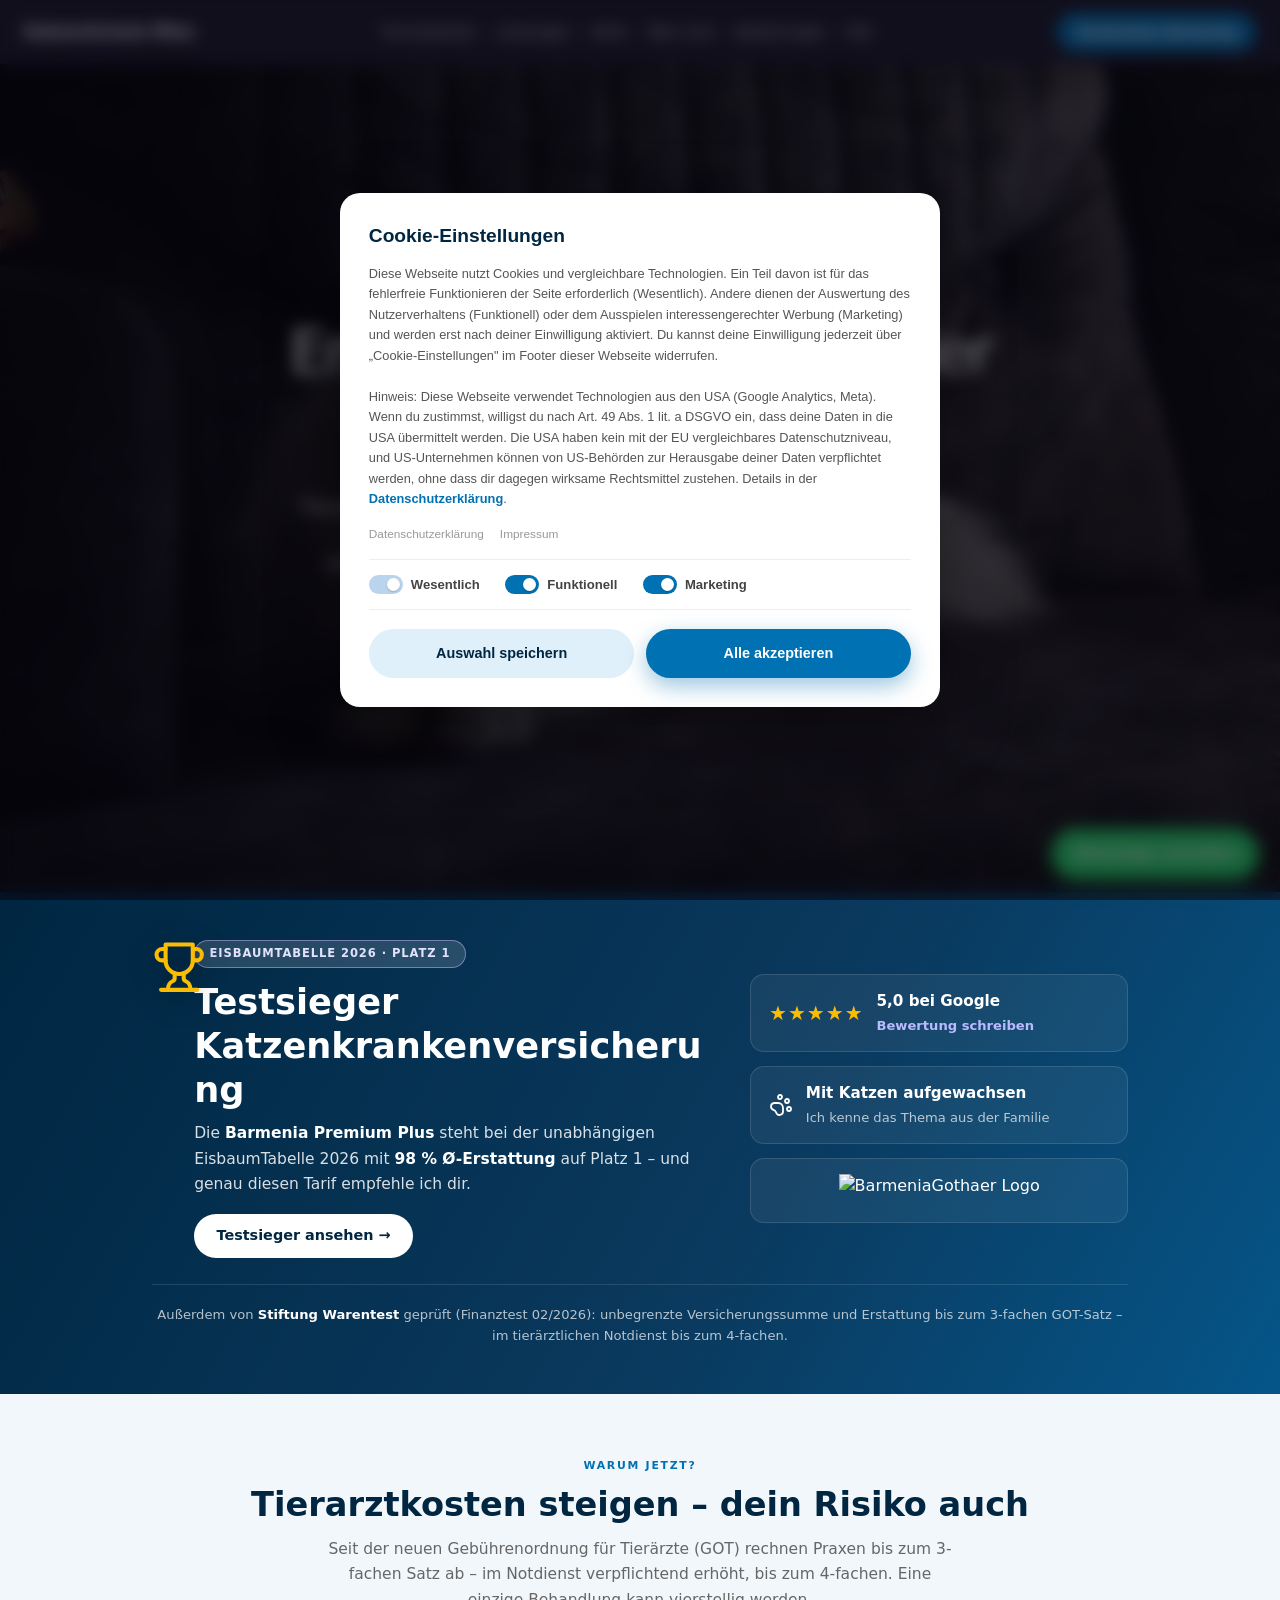
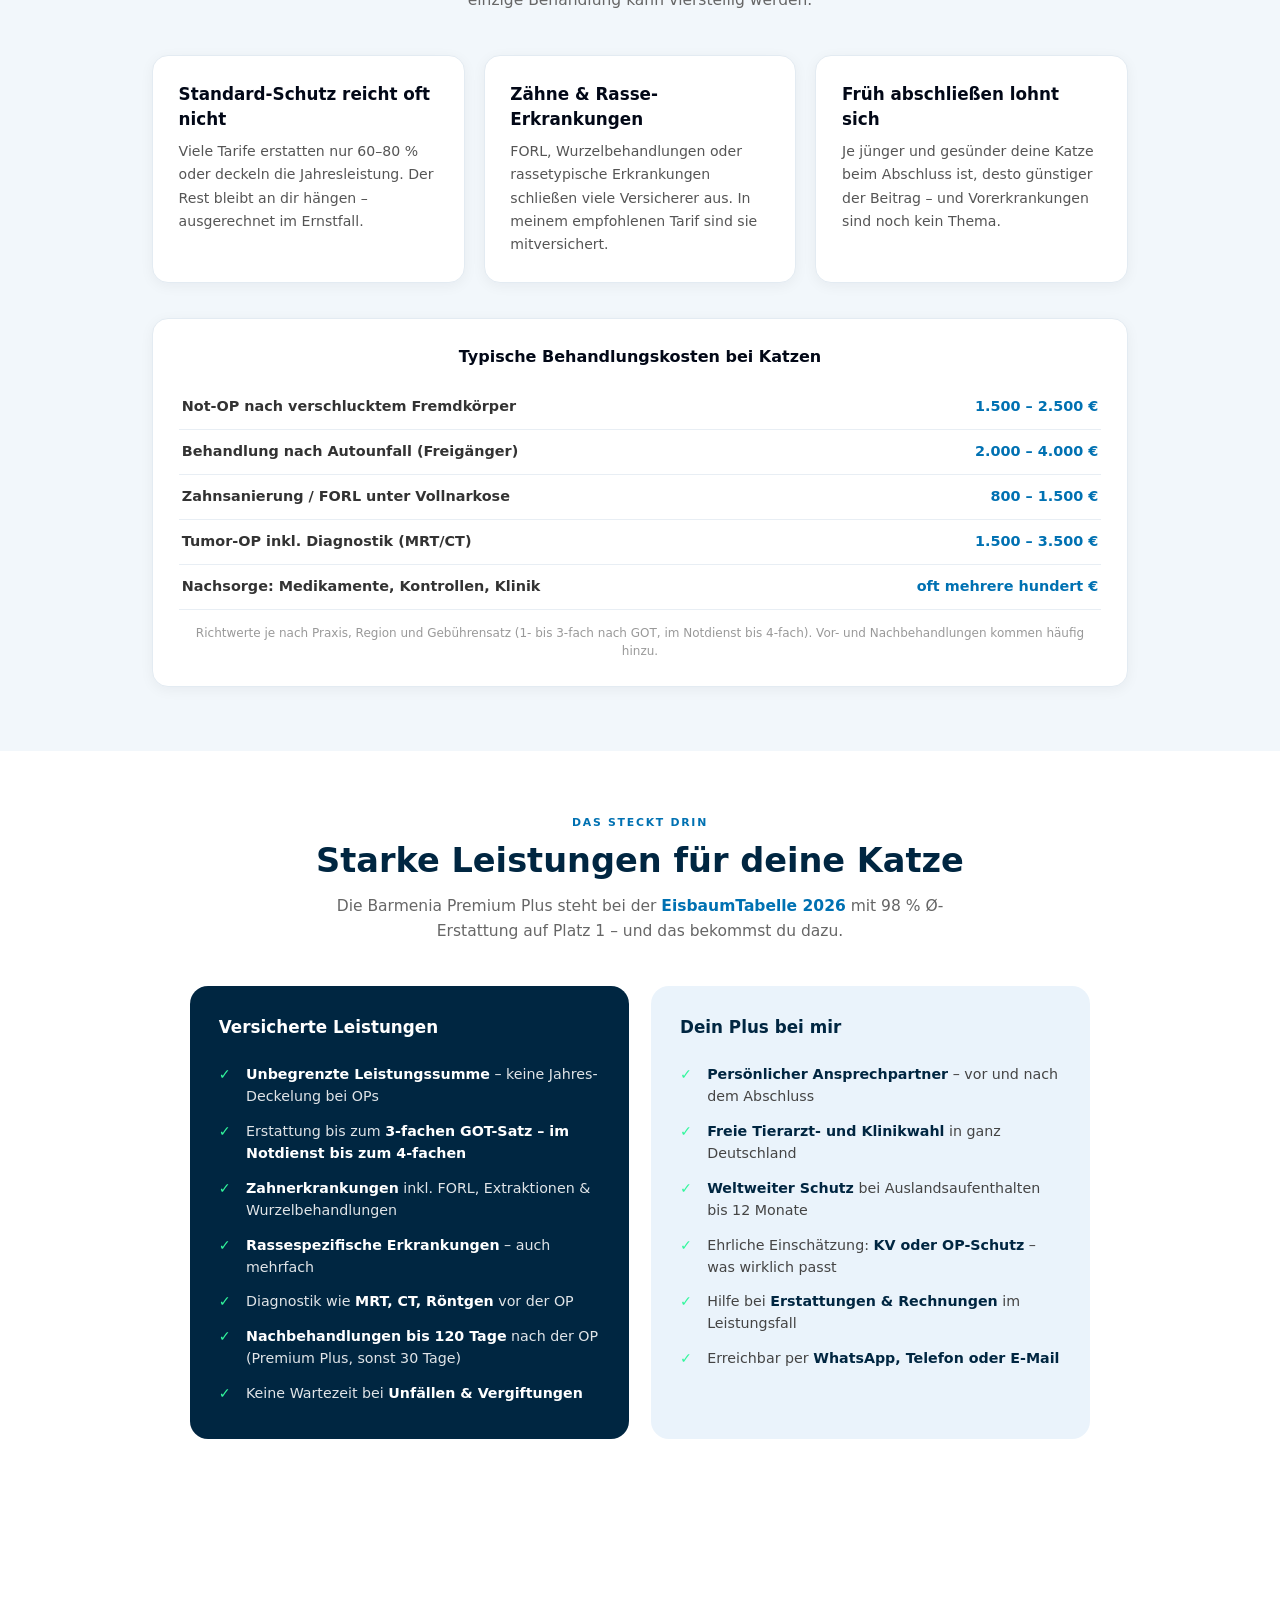
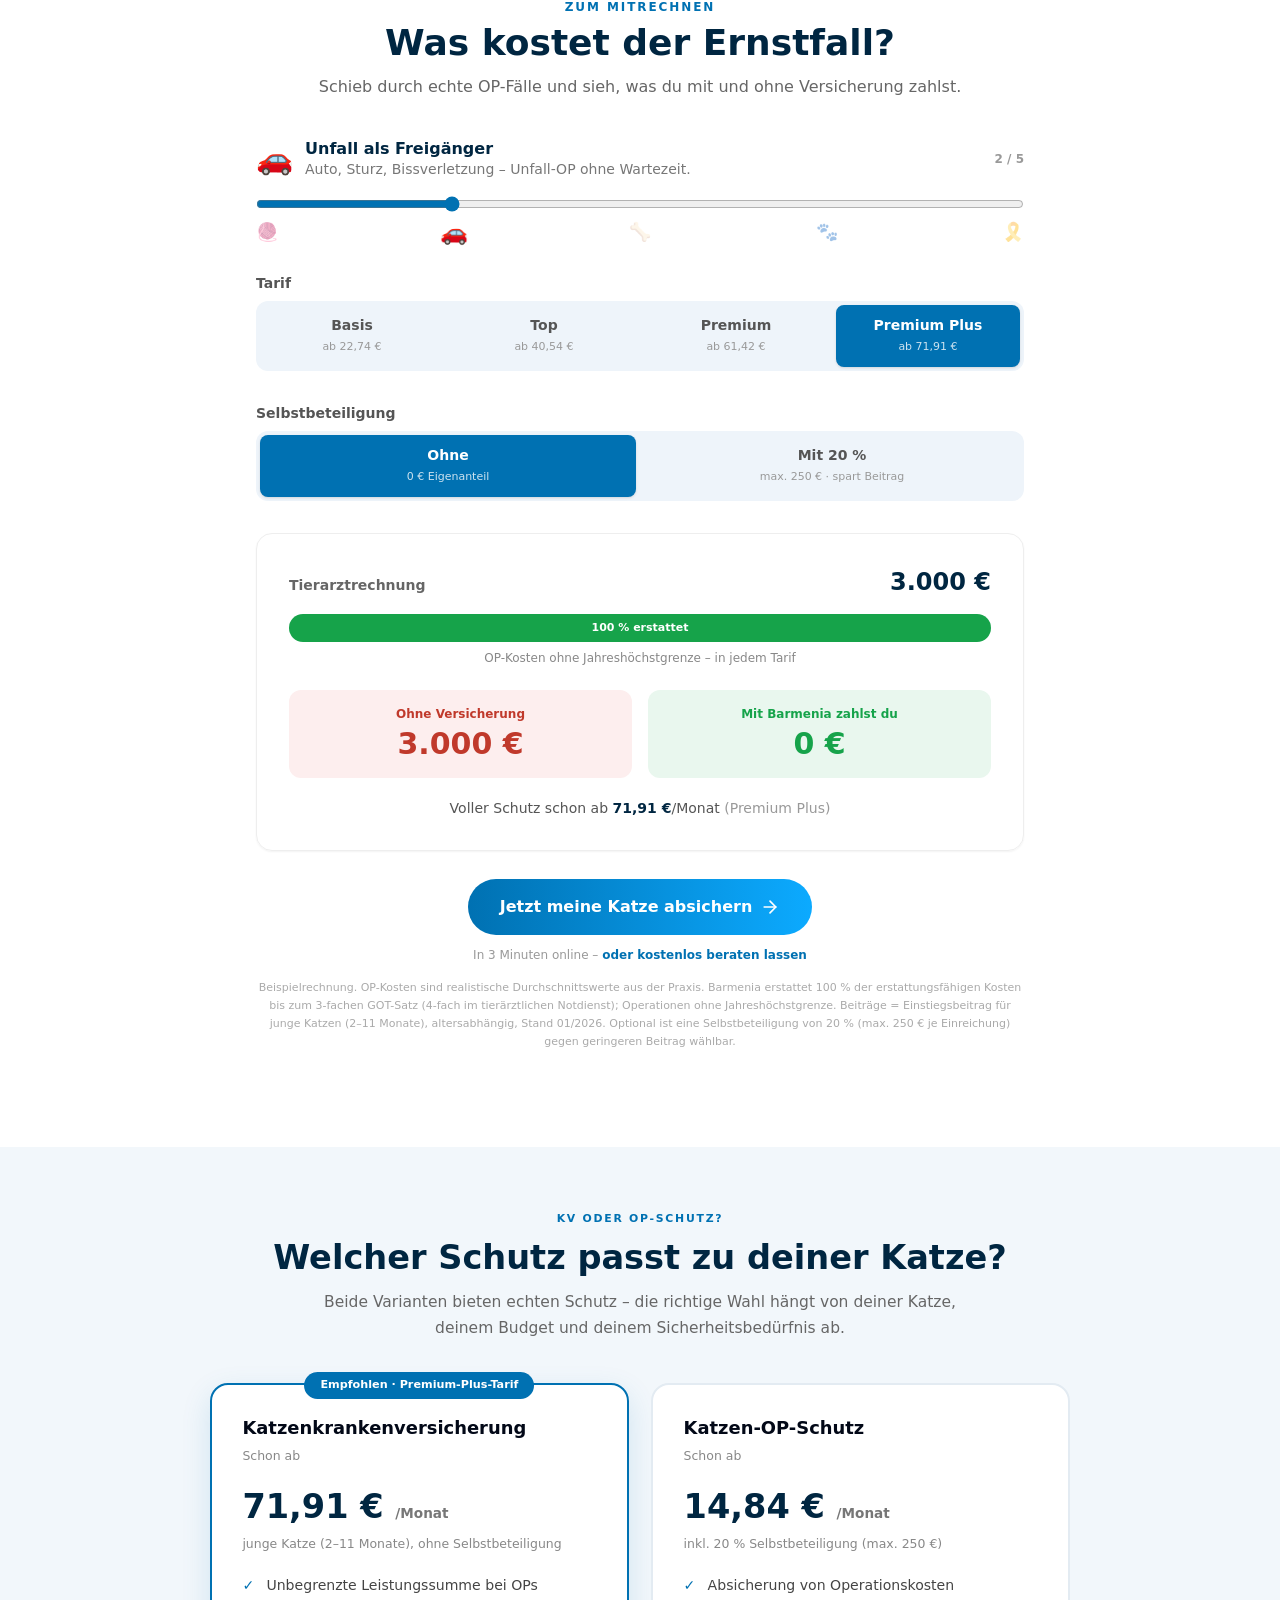
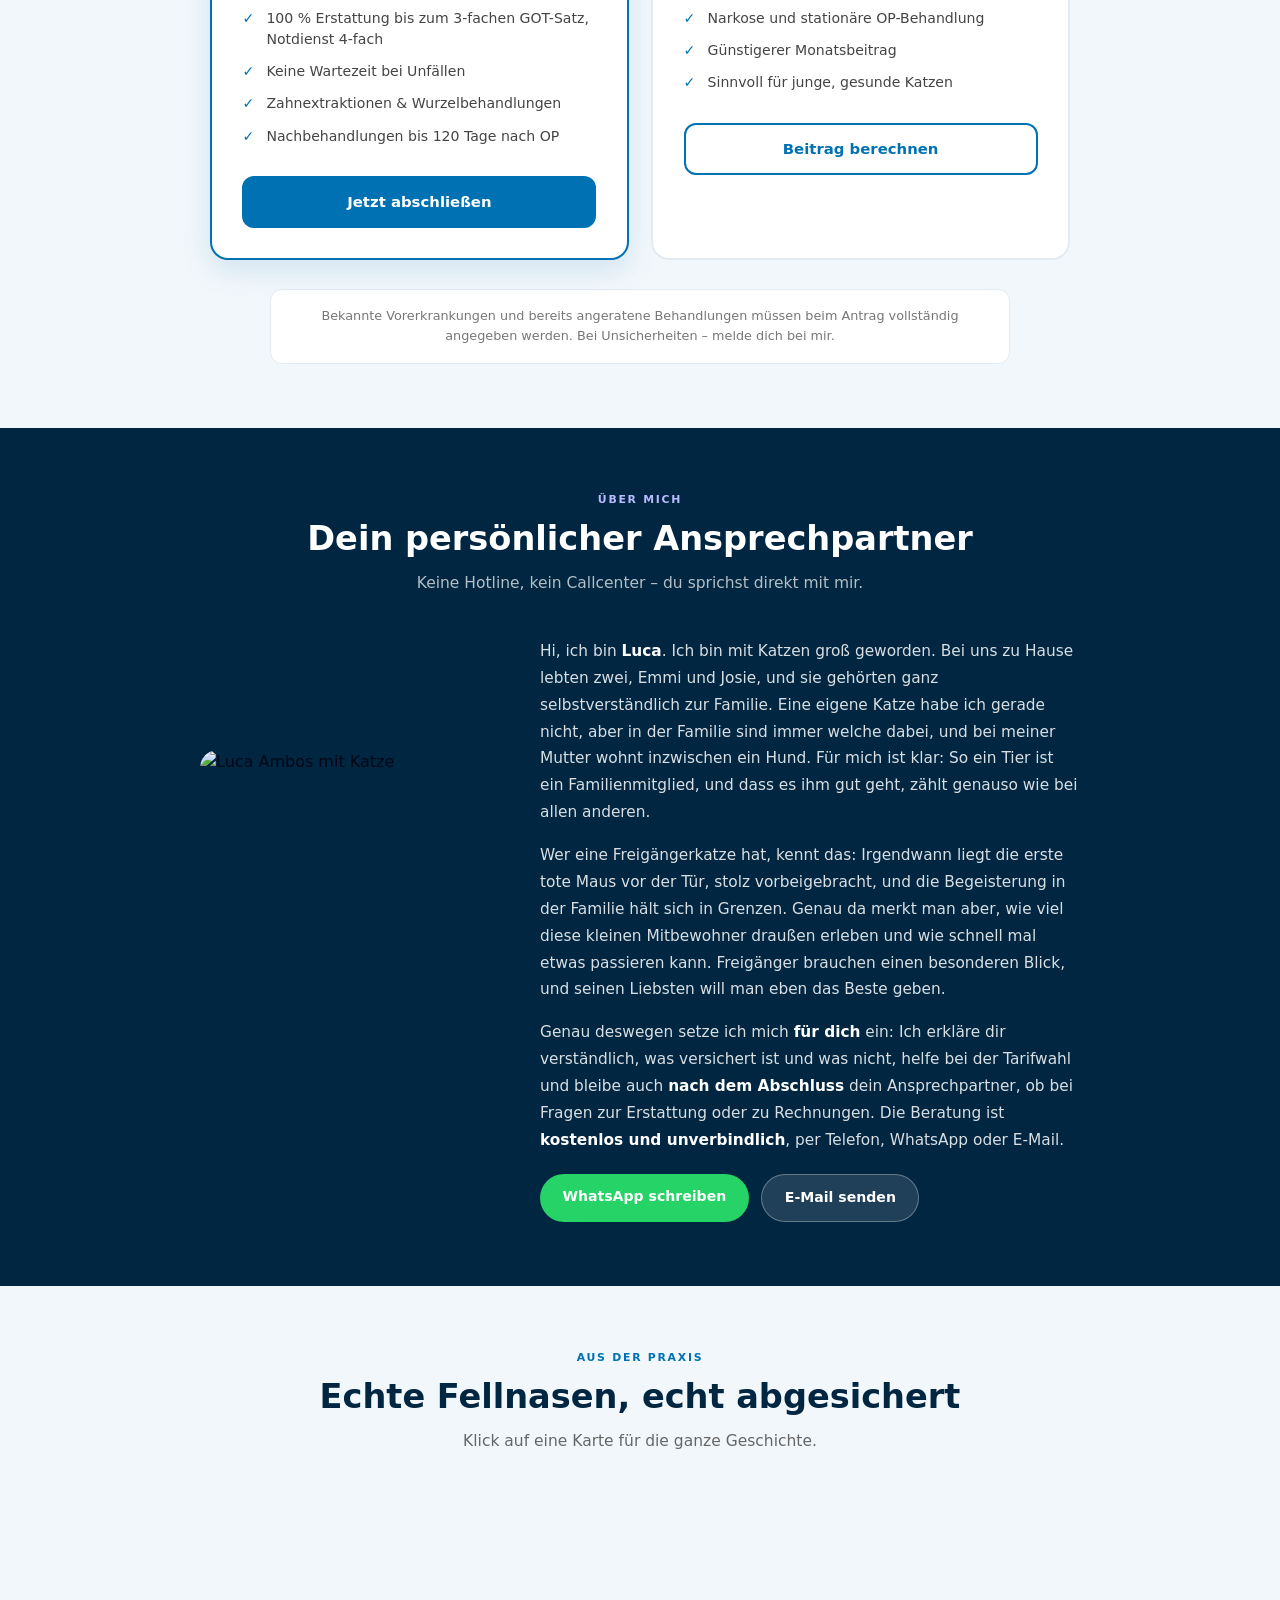
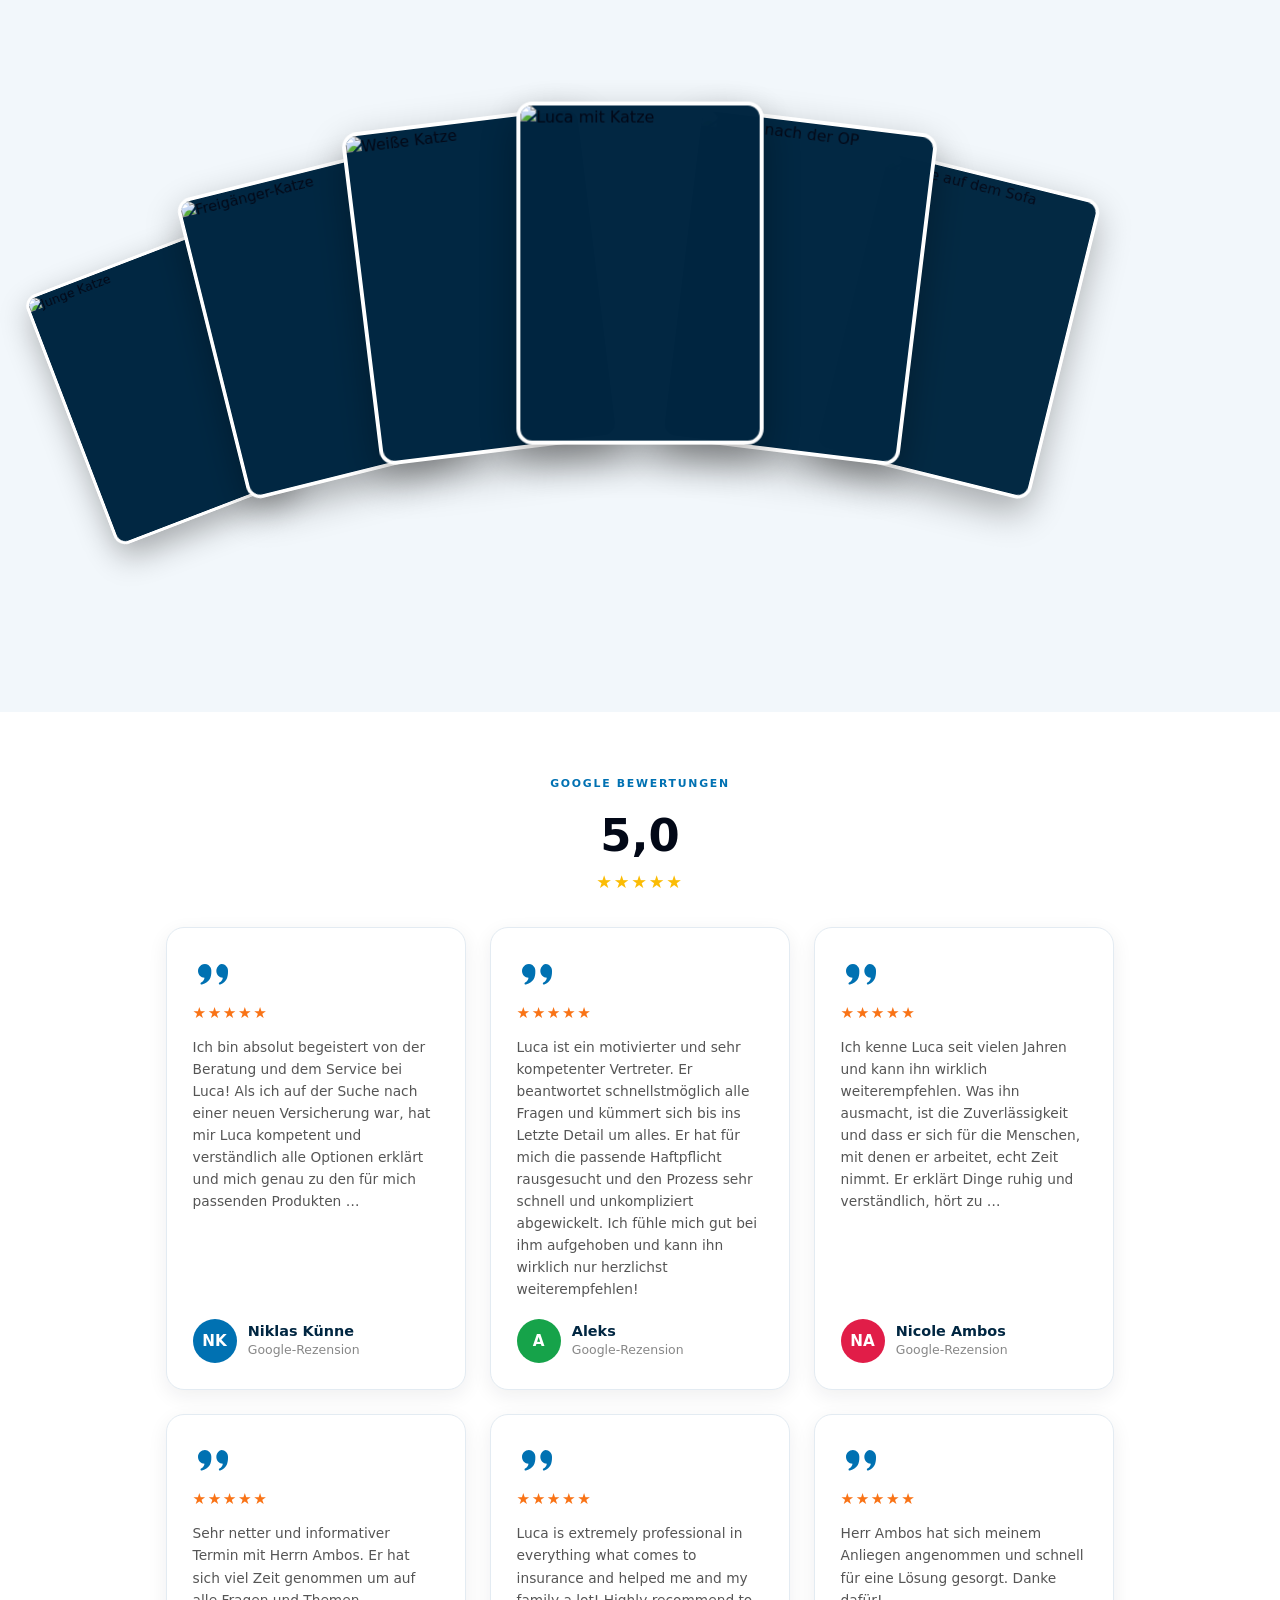
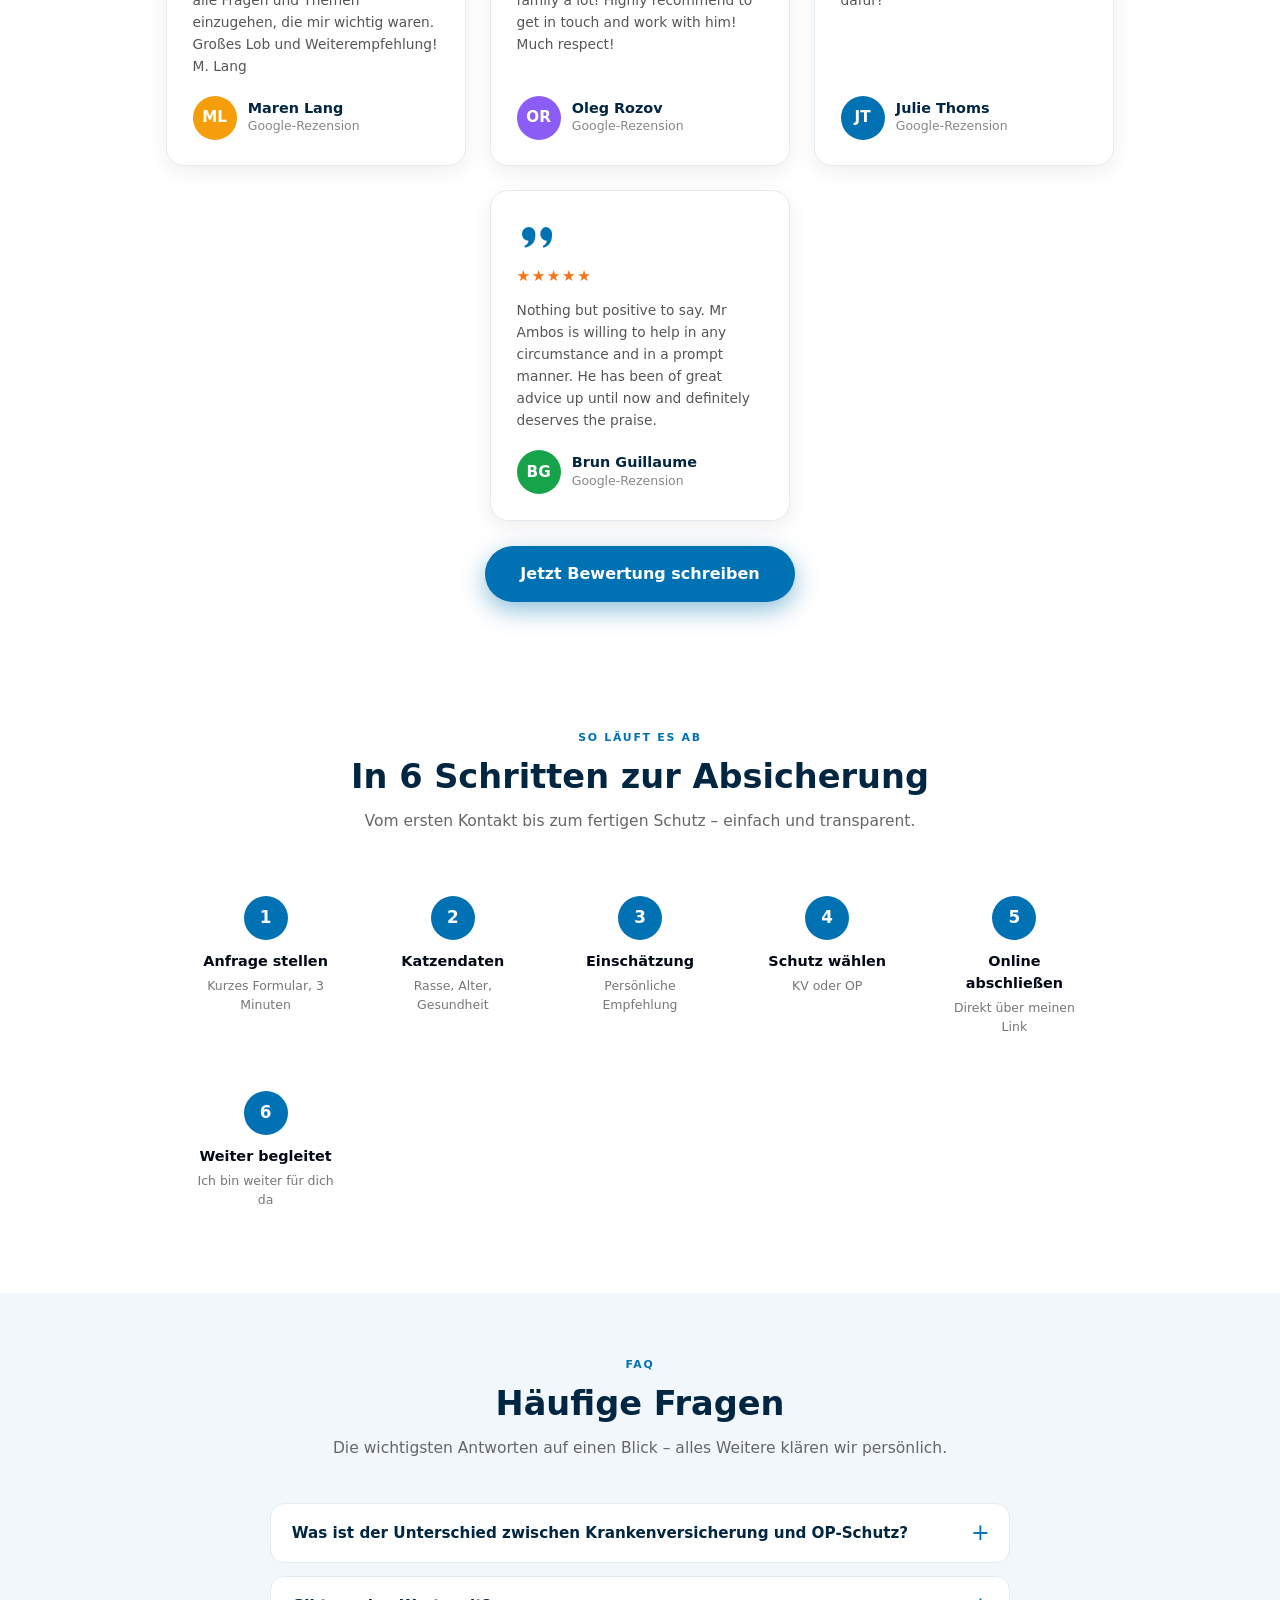
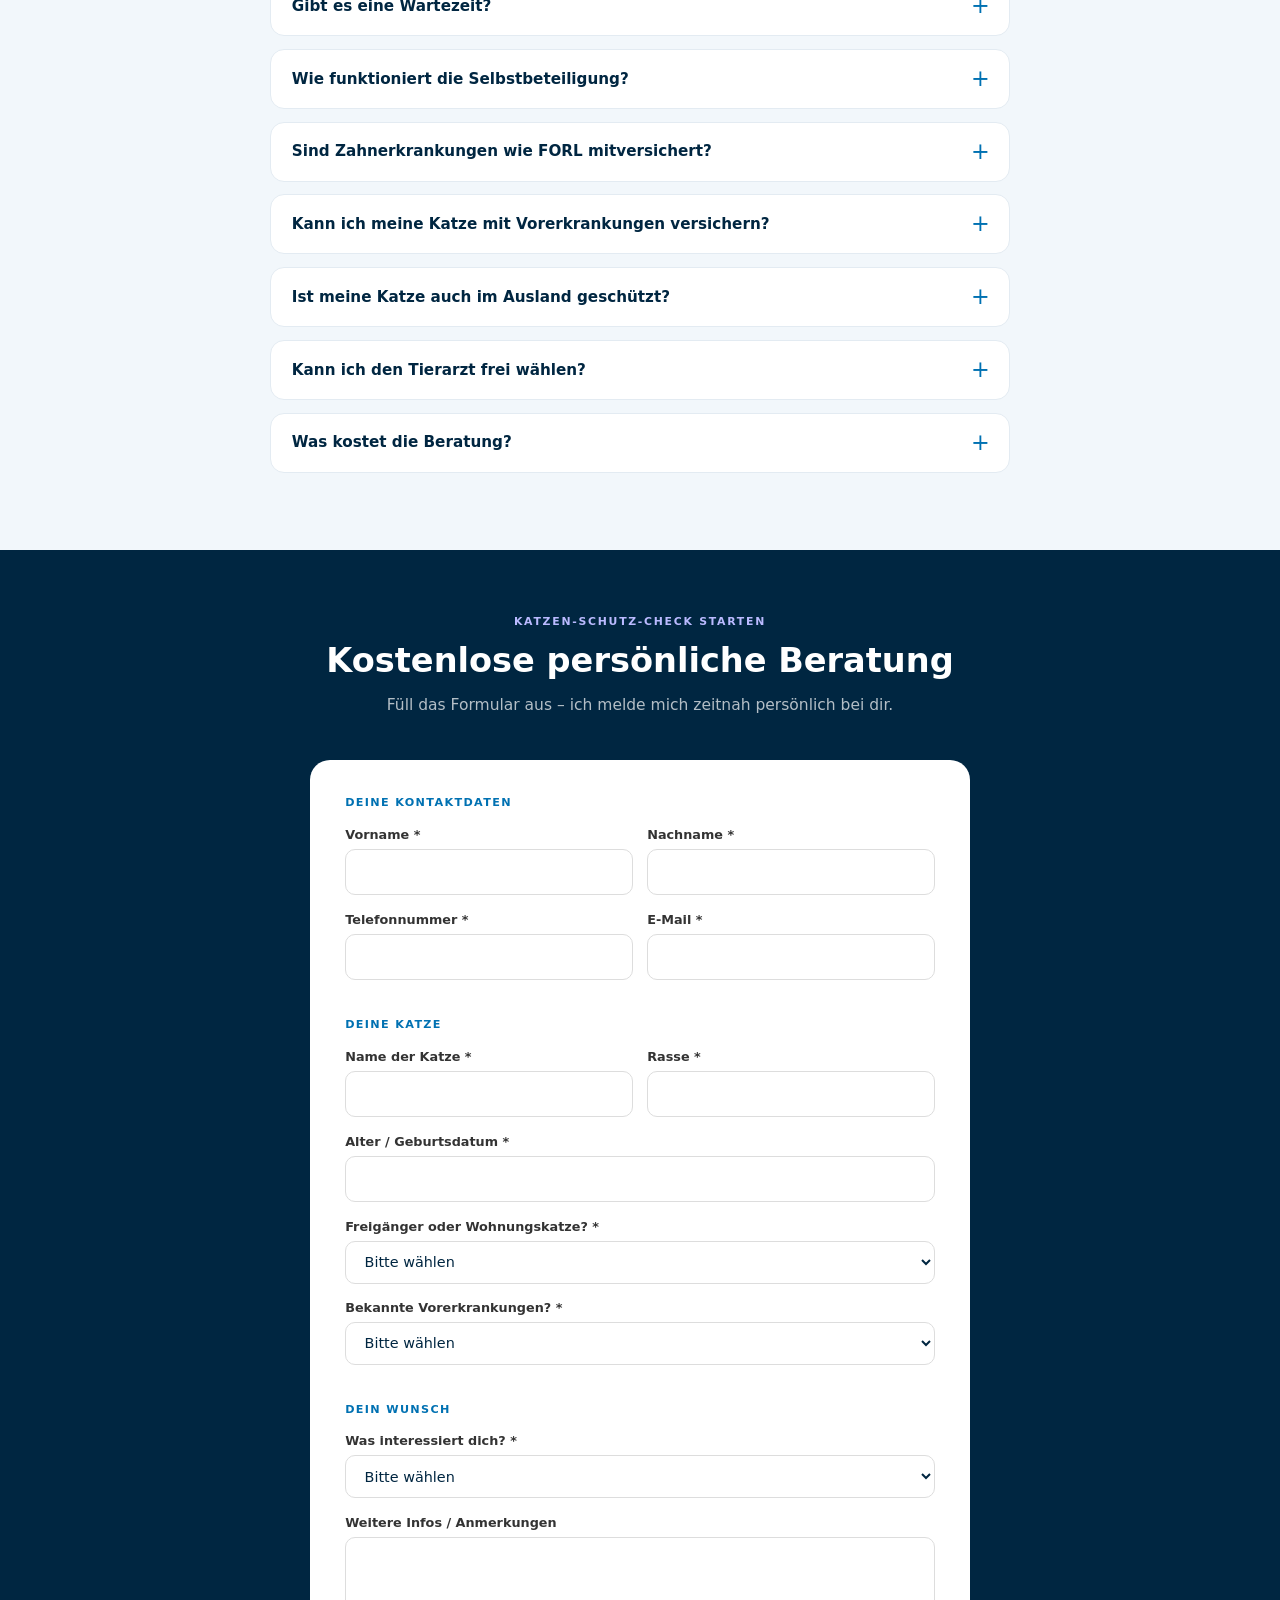
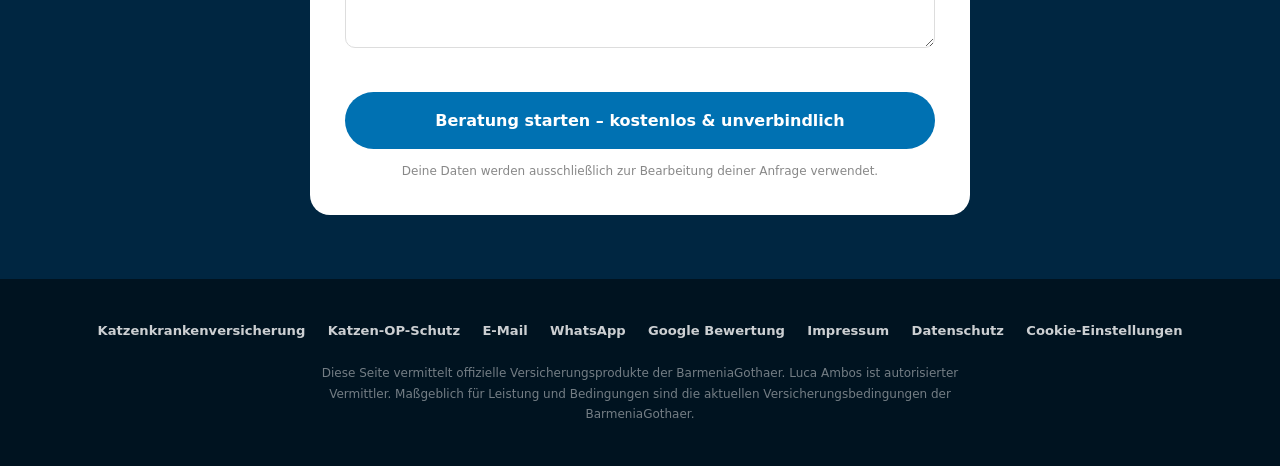
==== commit 3ad25108: "Formular: schlankere Formspree-Mail Lesbare deutsche Feldnamen (Vorname, Katze, Haltung, ...), leere" ====
--- a/index.html
+++ b/index.html
@@ -100,7 +100,7 @@
                 danach in Ruhe, ob und wie du deine Katze absichern möchtest.
 </div> </details> </div> </div> </section> <!-- FORMULAR --> <section id="kontakt" data-astro-cid-j7pv25f6> <div class="container" data-astro-cid-j7pv25f6> <div class="section-label" data-astro-cid-j7pv25f6>Katzen-Schutz-Check starten</div> <h2 data-astro-cid-j7pv25f6>Kostenlose persönliche Beratung</h2> <p class="section-sub" data-astro-cid-j7pv25f6>
 Füll das Formular aus – ich melde mich zeitnah persönlich bei dir.
-</p> <form id="ksm-form" action="https://formspree.io/f/xpqnvjzw" method="POST" data-astro-cid-j7pv25f6> <input type="hidden" name="_next" value="https://katzenschutz-miez.de/danke.html" data-astro-cid-j7pv25f6> <input type="hidden" name="_subject" value="Neue Anfrage – KatzenSchutz Miez (Vorschau)" data-astro-cid-j7pv25f6> <!-- Honeypot gegen Spam-Bots: Menschen sehen das Feld nicht --> <input type="text" name="_gotcha" tabindex="-1" autocomplete="off" style="display:none" aria-hidden="true" data-astro-cid-j7pv25f6> <div class="form-block" data-astro-cid-j7pv25f6> <div class="form-block-title" data-astro-cid-j7pv25f6>Deine Kontaktdaten</div> <div class="form-row" data-astro-cid-j7pv25f6> <div data-astro-cid-j7pv25f6> <label for="vorname" data-astro-cid-j7pv25f6>Vorname *</label> <input id="vorname" type="text" name="vorname" required data-astro-cid-j7pv25f6> </div> <div data-astro-cid-j7pv25f6> <label for="nachname" data-astro-cid-j7pv25f6>Nachname *</label> <input id="nachname" type="text" name="nachname" required data-astro-cid-j7pv25f6> </div> </div> <div class="form-row" data-astro-cid-j7pv25f6> <div data-astro-cid-j7pv25f6> <label for="telefon" data-astro-cid-j7pv25f6>Telefonnummer *</label> <input id="telefon" type="tel" name="telefon" required data-astro-cid-j7pv25f6> </div> <div data-astro-cid-j7pv25f6> <label for="email" data-astro-cid-j7pv25f6>E-Mail *</label> <input id="email" type="email" name="email" required data-astro-cid-j7pv25f6> </div> </div> </div> <div class="form-block" data-astro-cid-j7pv25f6> <div class="form-block-title" data-astro-cid-j7pv25f6>Deine Katze</div> <div class="form-row" data-astro-cid-j7pv25f6> <div data-astro-cid-j7pv25f6> <label for="katzenname" data-astro-cid-j7pv25f6>Name der Katze *</label> <input id="katzenname" type="text" name="katzenname" required data-astro-cid-j7pv25f6> </div> <div data-astro-cid-j7pv25f6> <label for="rasse" data-astro-cid-j7pv25f6>Rasse *</label> <input id="rasse" type="text" name="rasse" required data-astro-cid-j7pv25f6> </div> </div> <label for="alter" data-astro-cid-j7pv25f6>Alter / Geburtsdatum *</label> <input id="alter" type="text" name="alter" required data-astro-cid-j7pv25f6> <label for="haltung" data-astro-cid-j7pv25f6>Freigänger oder Wohnungskatze? *</label> <select id="haltung" name="haltung" required data-astro-cid-j7pv25f6> <option value="" data-astro-cid-j7pv25f6>Bitte wählen</option> <option data-astro-cid-j7pv25f6>Wohnungskatze</option> <option data-astro-cid-j7pv25f6>Freigänger</option> <option data-astro-cid-j7pv25f6>Beides</option> </select> <label for="vorerkrankungen" data-astro-cid-j7pv25f6>Bekannte Vorerkrankungen? *</label> <select id="vorerkrankungen" name="vorerkrankungen" required data-astro-cid-j7pv25f6> <option value="" data-astro-cid-j7pv25f6>Bitte wählen</option> <option data-astro-cid-j7pv25f6>Nein</option> <option data-astro-cid-j7pv25f6>Ja</option> </select> </div> <div class="form-block" data-astro-cid-j7pv25f6> <div class="form-block-title" data-astro-cid-j7pv25f6>Dein Wunsch</div> <label for="interesse" data-astro-cid-j7pv25f6>Was interessiert dich? *</label> <select id="interesse" name="interesse" required data-astro-cid-j7pv25f6> <option value="" data-astro-cid-j7pv25f6>Bitte wählen</option> <option data-astro-cid-j7pv25f6>Katzenkrankenversicherung (Vollschutz)</option> <option data-astro-cid-j7pv25f6>Katzen-OP-Schutz</option> <option data-astro-cid-j7pv25f6>Unsicher – bitte beraten</option> </select> <label for="nachricht" data-astro-cid-j7pv25f6>Weitere Infos / Anmerkungen</label> <textarea id="nachricht" name="nachricht" rows="4" data-astro-cid-j7pv25f6></textarea> </div> <button type="submit" data-astro-cid-j7pv25f6>Beratung starten – kostenlos &amp; unverbindlich</button> <p class="form-note" data-astro-cid-j7pv25f6>
+</p> <form id="ksm-form" action="https://formspree.io/f/xpqnvjzw" method="POST" data-astro-cid-j7pv25f6> <input type="hidden" name="_subject" value="Neue Anfrage über katzenschutz-miez.de" data-astro-cid-j7pv25f6> <!-- Honeypot gegen Spam-Bots: Menschen sehen das Feld nicht --> <input type="text" name="_gotcha" tabindex="-1" autocomplete="off" style="display:none" aria-hidden="true" data-astro-cid-j7pv25f6> <div class="form-block" data-astro-cid-j7pv25f6> <div class="form-block-title" data-astro-cid-j7pv25f6>Deine Kontaktdaten</div> <div class="form-row" data-astro-cid-j7pv25f6> <div data-astro-cid-j7pv25f6> <label for="vorname" data-astro-cid-j7pv25f6>Vorname *</label> <input id="vorname" type="text" name="Vorname" required data-astro-cid-j7pv25f6> </div> <div data-astro-cid-j7pv25f6> <label for="nachname" data-astro-cid-j7pv25f6>Nachname *</label> <input id="nachname" type="text" name="Nachname" required data-astro-cid-j7pv25f6> </div> </div> <div class="form-row" data-astro-cid-j7pv25f6> <div data-astro-cid-j7pv25f6> <label for="telefon" data-astro-cid-j7pv25f6>Telefonnummer *</label> <input id="telefon" type="tel" name="Telefon" required data-astro-cid-j7pv25f6> </div> <div data-astro-cid-j7pv25f6> <label for="email" data-astro-cid-j7pv25f6>E-Mail *</label> <input id="email" type="email" name="email" required data-astro-cid-j7pv25f6> </div> </div> </div> <div class="form-block" data-astro-cid-j7pv25f6> <div class="form-block-title" data-astro-cid-j7pv25f6>Deine Katze</div> <div class="form-row" data-astro-cid-j7pv25f6> <div data-astro-cid-j7pv25f6> <label for="katzenname" data-astro-cid-j7pv25f6>Name der Katze *</label> <input id="katzenname" type="text" name="Katze" required data-astro-cid-j7pv25f6> </div> <div data-astro-cid-j7pv25f6> <label for="rasse" data-astro-cid-j7pv25f6>Rasse *</label> <input id="rasse" type="text" name="Rasse" required data-astro-cid-j7pv25f6> </div> </div> <label for="alter" data-astro-cid-j7pv25f6>Alter / Geburtsdatum *</label> <input id="alter" type="text" name="Alter" required data-astro-cid-j7pv25f6> <label for="haltung" data-astro-cid-j7pv25f6>Freigänger oder Wohnungskatze? *</label> <select id="haltung" name="Haltung" required data-astro-cid-j7pv25f6> <option value="" data-astro-cid-j7pv25f6>Bitte wählen</option> <option data-astro-cid-j7pv25f6>Wohnungskatze</option> <option data-astro-cid-j7pv25f6>Freigänger</option> <option data-astro-cid-j7pv25f6>Beides</option> </select> <label for="vorerkrankungen" data-astro-cid-j7pv25f6>Bekannte Vorerkrankungen? *</label> <select id="vorerkrankungen" name="Vorerkrankungen" required data-astro-cid-j7pv25f6> <option value="" data-astro-cid-j7pv25f6>Bitte wählen</option> <option data-astro-cid-j7pv25f6>Nein</option> <option data-astro-cid-j7pv25f6>Ja</option> </select> </div> <div class="form-block" data-astro-cid-j7pv25f6> <div class="form-block-title" data-astro-cid-j7pv25f6>Dein Wunsch</div> <label for="interesse" data-astro-cid-j7pv25f6>Was interessiert dich? *</label> <select id="interesse" name="Interesse" required data-astro-cid-j7pv25f6> <option value="" data-astro-cid-j7pv25f6>Bitte wählen</option> <option data-astro-cid-j7pv25f6>Katzenkrankenversicherung (Vollschutz)</option> <option data-astro-cid-j7pv25f6>Katzen-OP-Schutz</option> <option data-astro-cid-j7pv25f6>Unsicher – bitte beraten</option> </select> <label for="nachricht" data-astro-cid-j7pv25f6>Weitere Infos / Anmerkungen</label> <textarea id="nachricht" name="Nachricht" rows="4" data-astro-cid-j7pv25f6></textarea> </div> <button type="submit" data-astro-cid-j7pv25f6>Beratung starten – kostenlos &amp; unverbindlich</button> <p class="form-note" data-astro-cid-j7pv25f6>
 Deine Daten werden ausschließlich zur Bearbeitung deiner Anfrage verwendet.
 </p> </form> </div> </section> </main> <!-- FOOTER --> <footer data-astro-cid-j7pv25f6> <div class="footer-links" data-astro-cid-j7pv25f6> <a href="https://ssl.barmenia.de/online-versichern/#/tierversicherung/Beitrag?tierart=Katze&versicherung=kv&adm=00011802" target="_blank" rel="noopener" data-astro-cid-j7pv25f6>Katzenkrankenversicherung</a> <a href="https://ssl.barmenia.de/online-versichern/#/tierversicherung/Beitrag?tierart=Katze&versicherung=op&adm=00011802" target="_blank" rel="noopener" data-astro-cid-j7pv25f6>Katzen-OP-Schutz</a> <a href="mailto:ambos.luca@gmail.com" data-astro-cid-j7pv25f6>E-Mail</a> <a href="https://wa.me/4917679552698" target="_blank" rel="noopener" data-astro-cid-j7pv25f6>WhatsApp</a> <a href="https://g.page/r/CZ_BYAxxpUq7EBM/review" target="_blank" rel="noopener" data-astro-cid-j7pv25f6>Google Bewertung</a> <a href="/impressum.html" data-astro-cid-j7pv25f6>Impressum</a> <a href="/datenschutz.html" data-astro-cid-j7pv25f6>Datenschutz</a> <a href="#" class="ksm-cookie-settings" data-astro-cid-j7pv25f6>Cookie-Einstellungen</a> </div> <p class="legal" data-astro-cid-j7pv25f6>
 Diese Seite vermittelt offizielle Versicherungsprodukte der BarmeniaGothaer. Luca
@@ -138,9 +138,16 @@
             btn.textContent = "Wird gesendet …";
           }
           try {
+            // Leere Felder nicht mitsenden – hält die Benachrichtigungs-Mail schlank.
+            var data = new FormData(form);
+            var keys = [];
+            data.forEach(function (value, key) {
+              if (typeof value === "string" && value.trim() === "") keys.push(key);
+            });
+            keys.forEach(function (key) { data.delete(key); });
             var res = await fetch(form.action, {
               method: "POST",
-              body: new FormData(form),
+              body: data,
               headers: { Accept: "application/json" },
             });
             if (res.ok) {
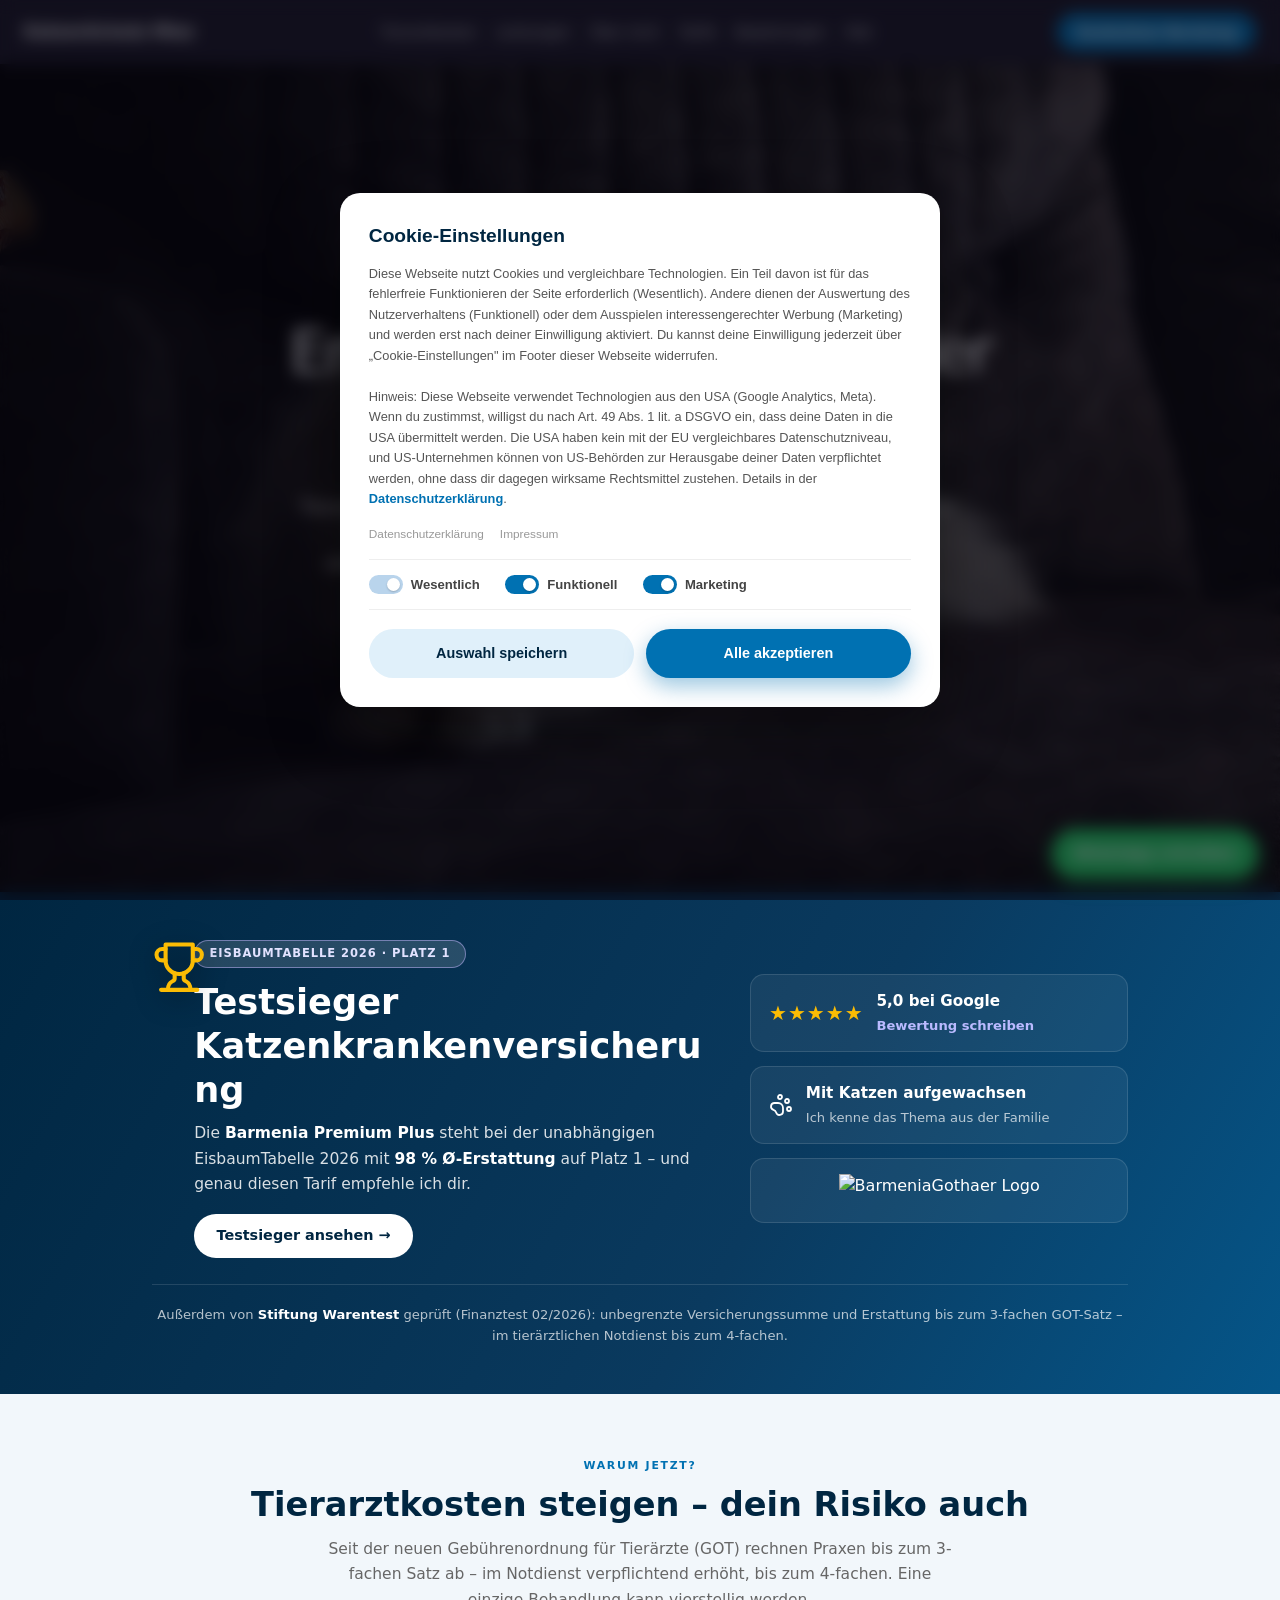
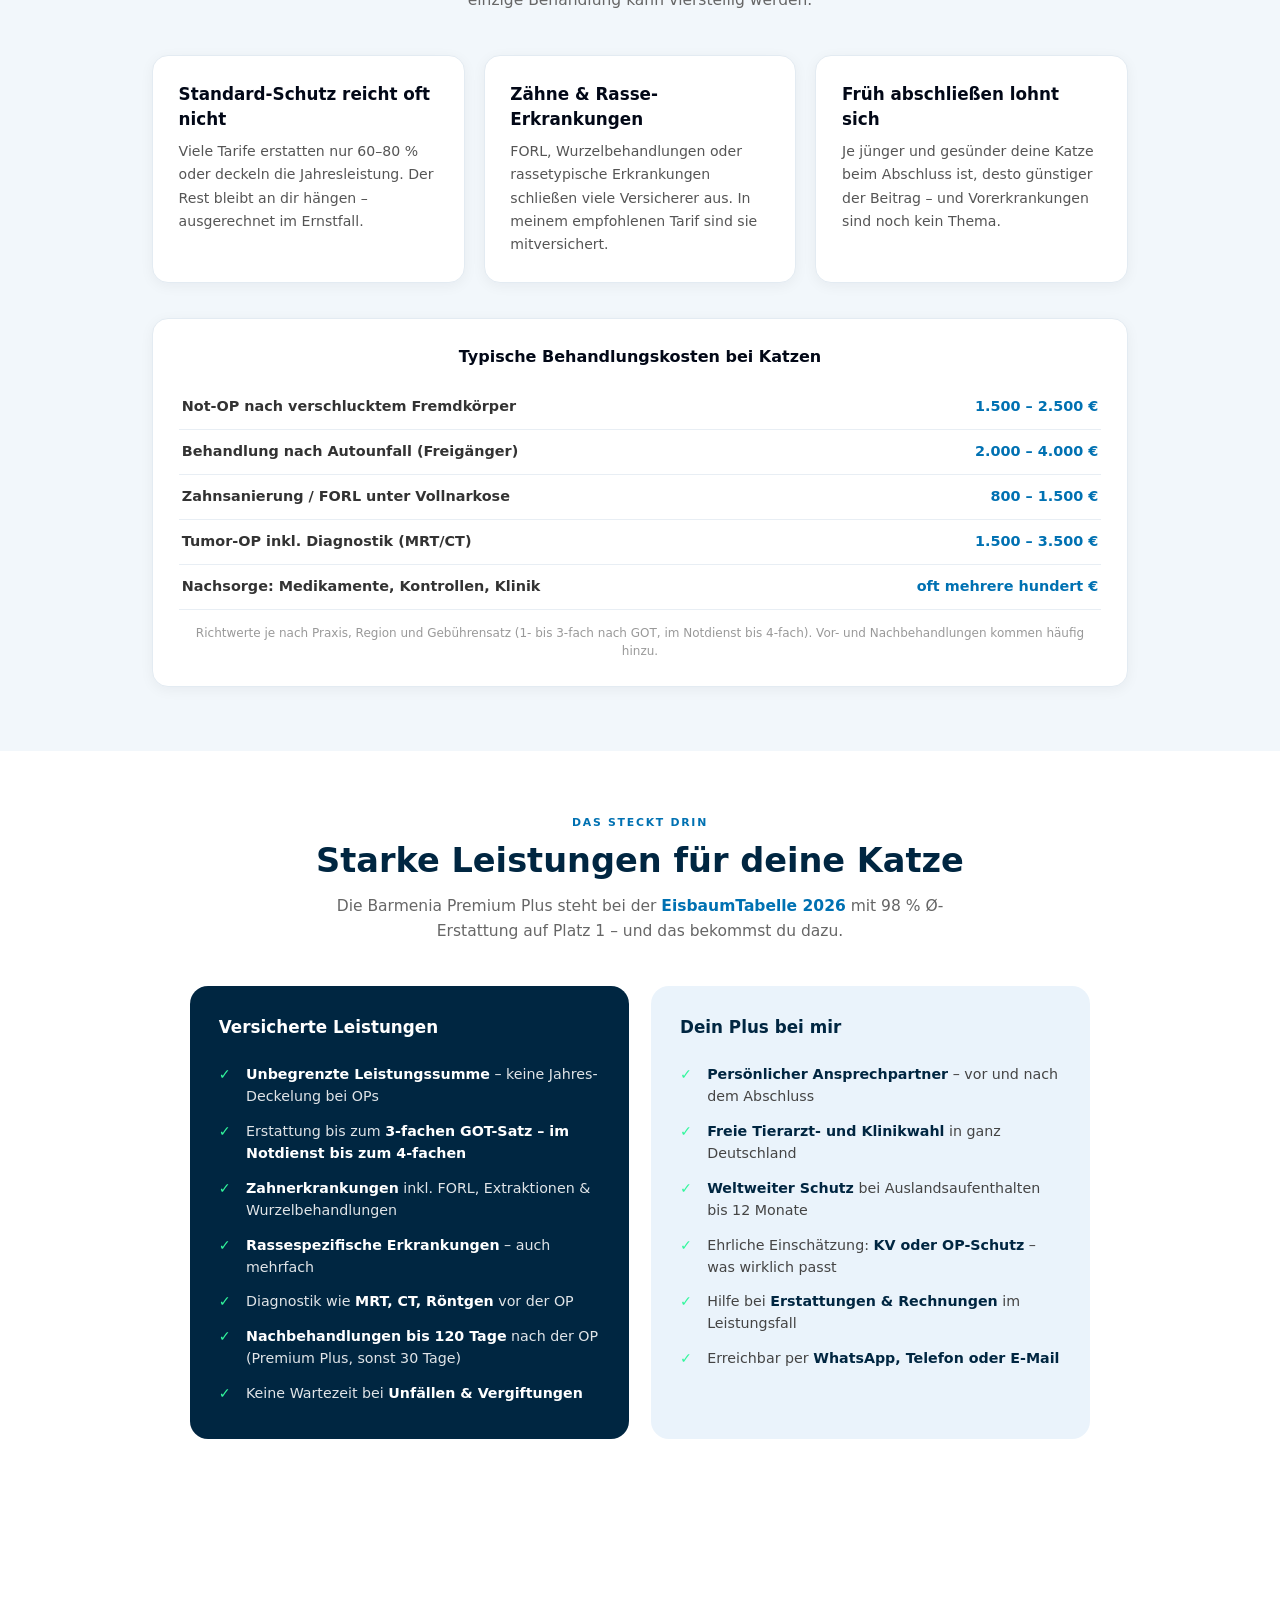
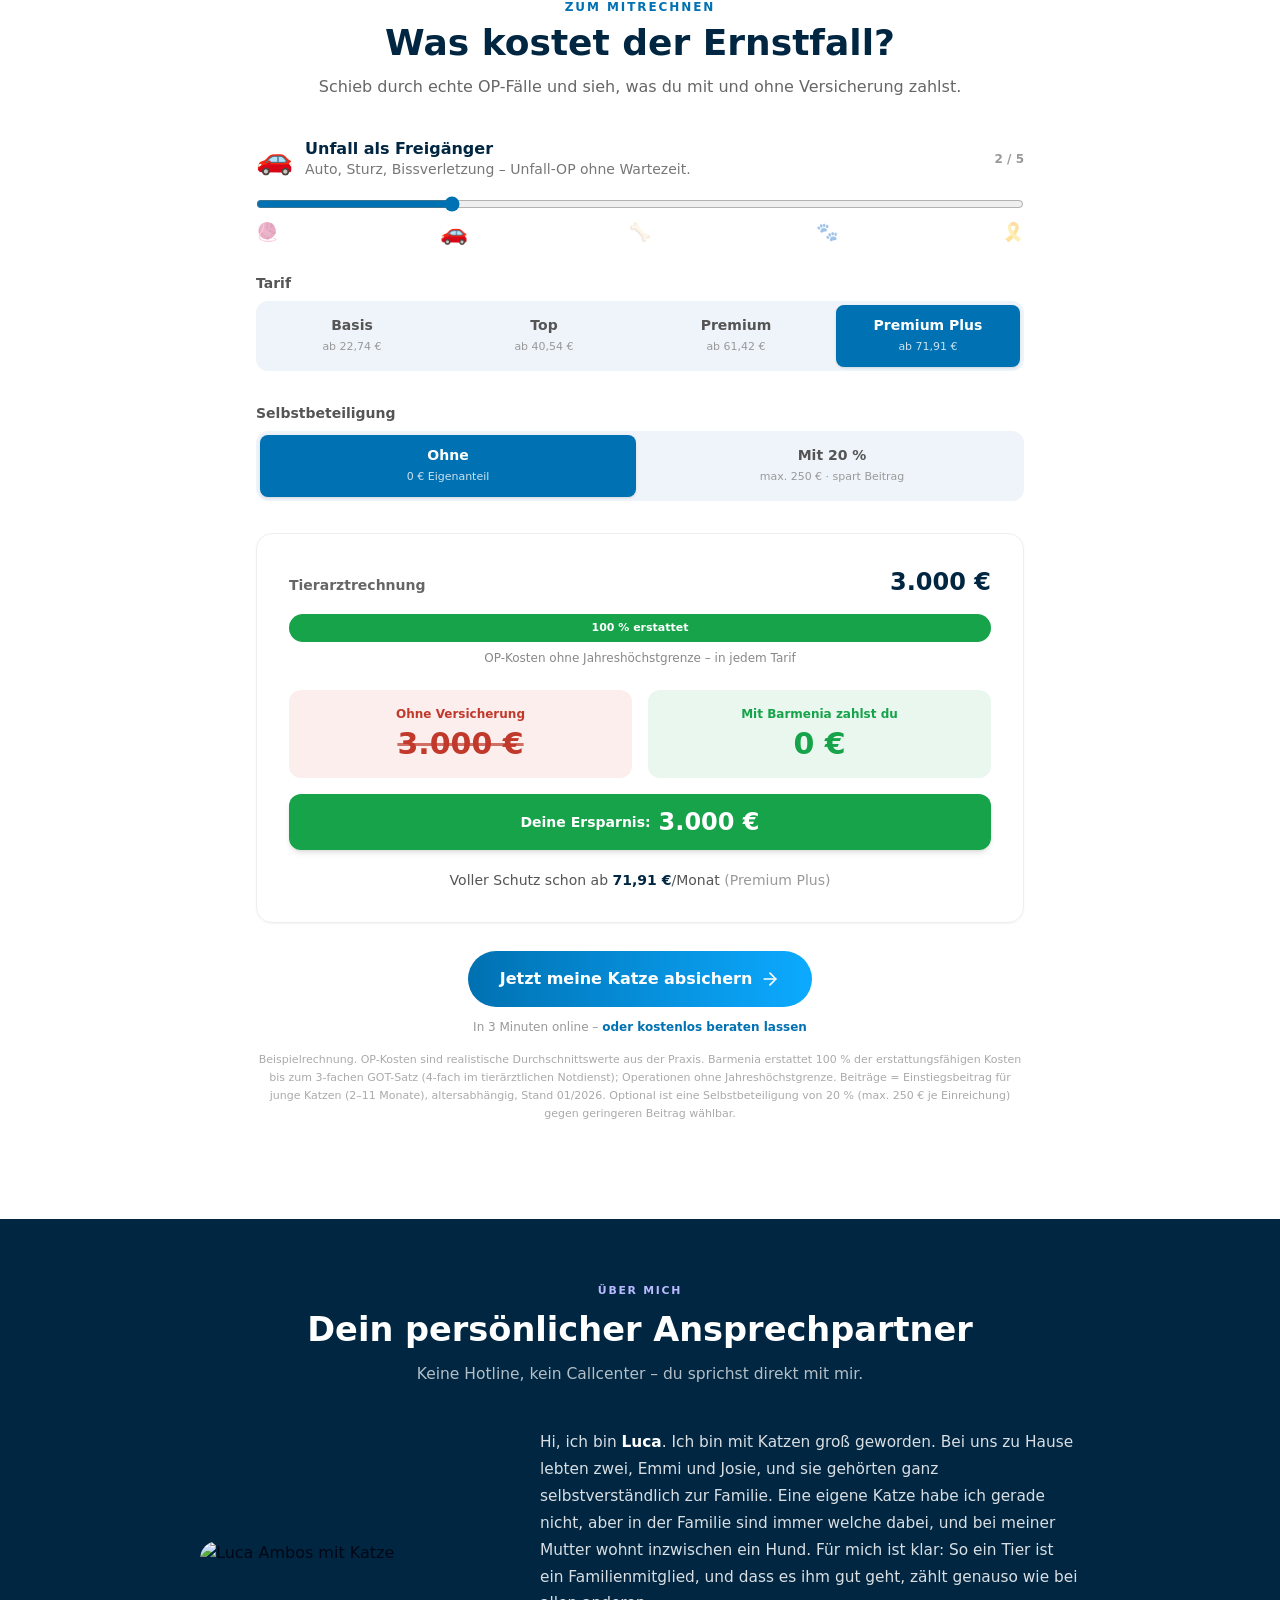
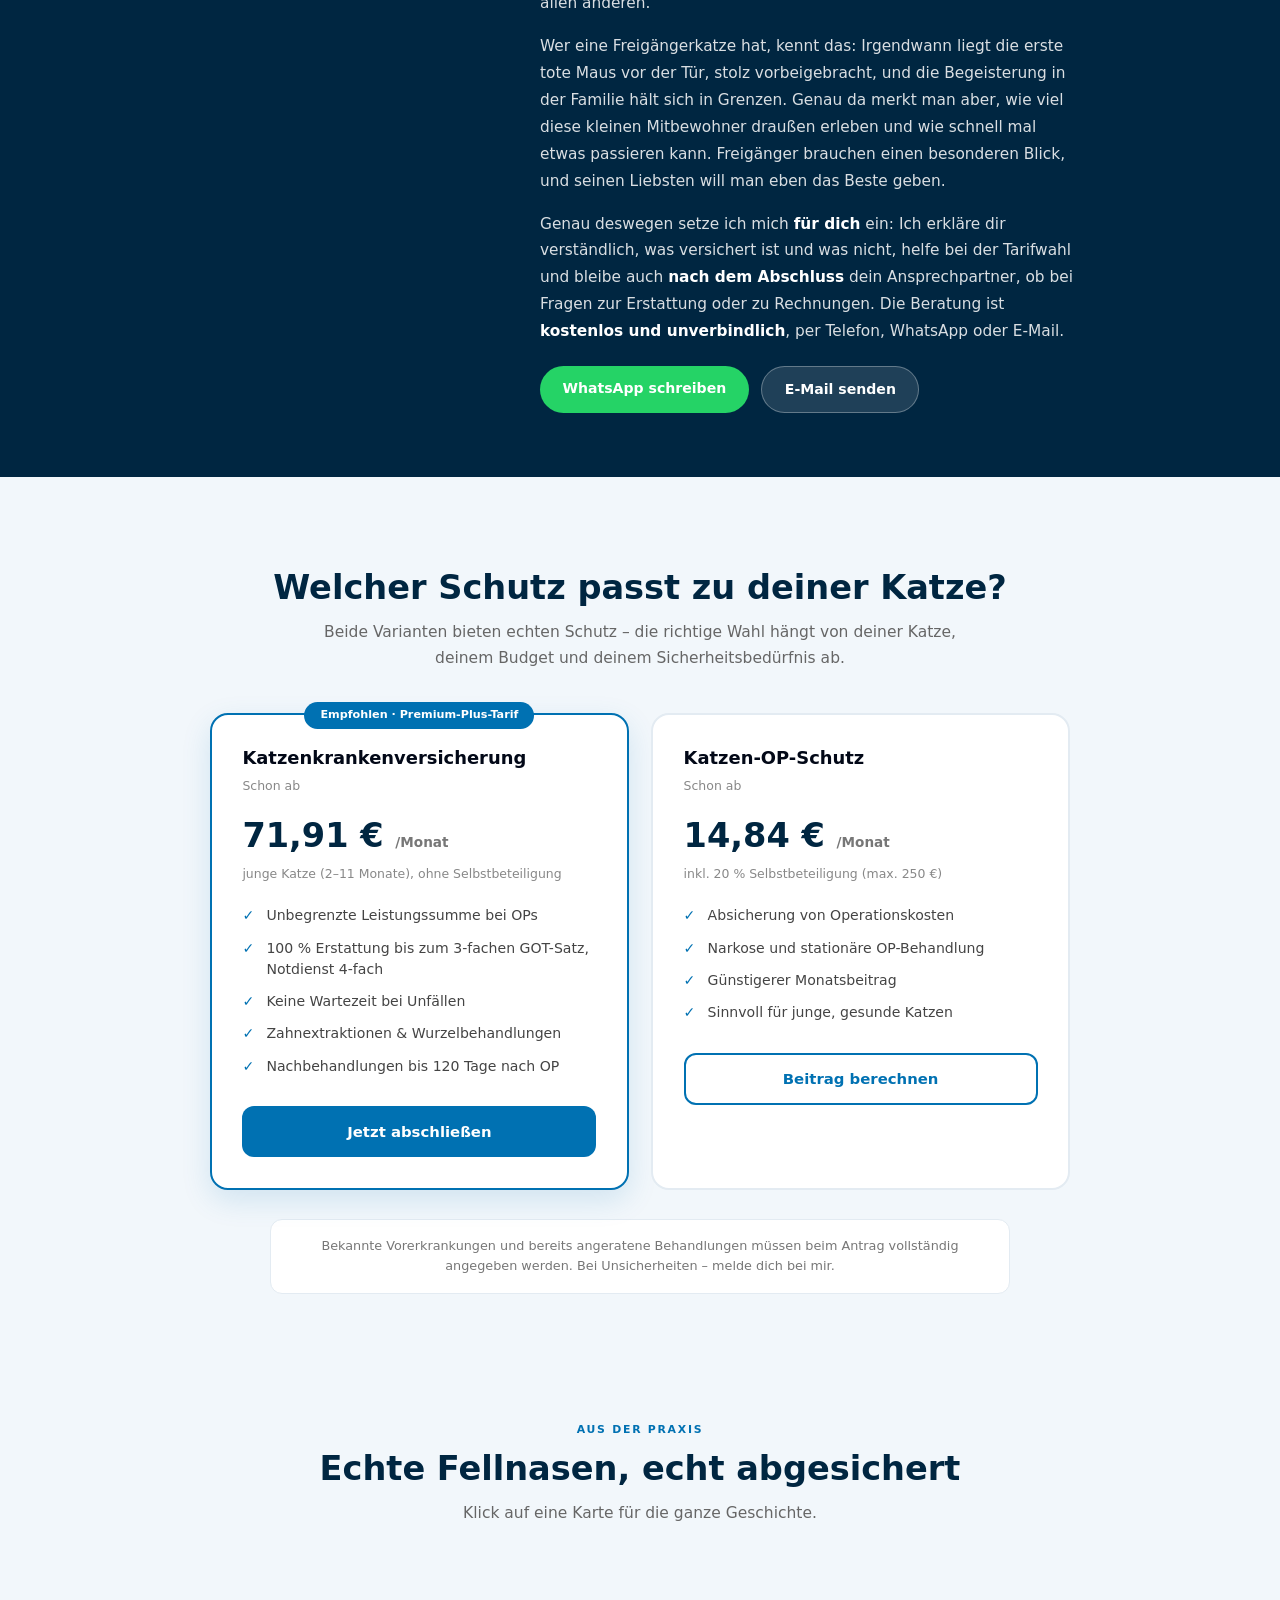
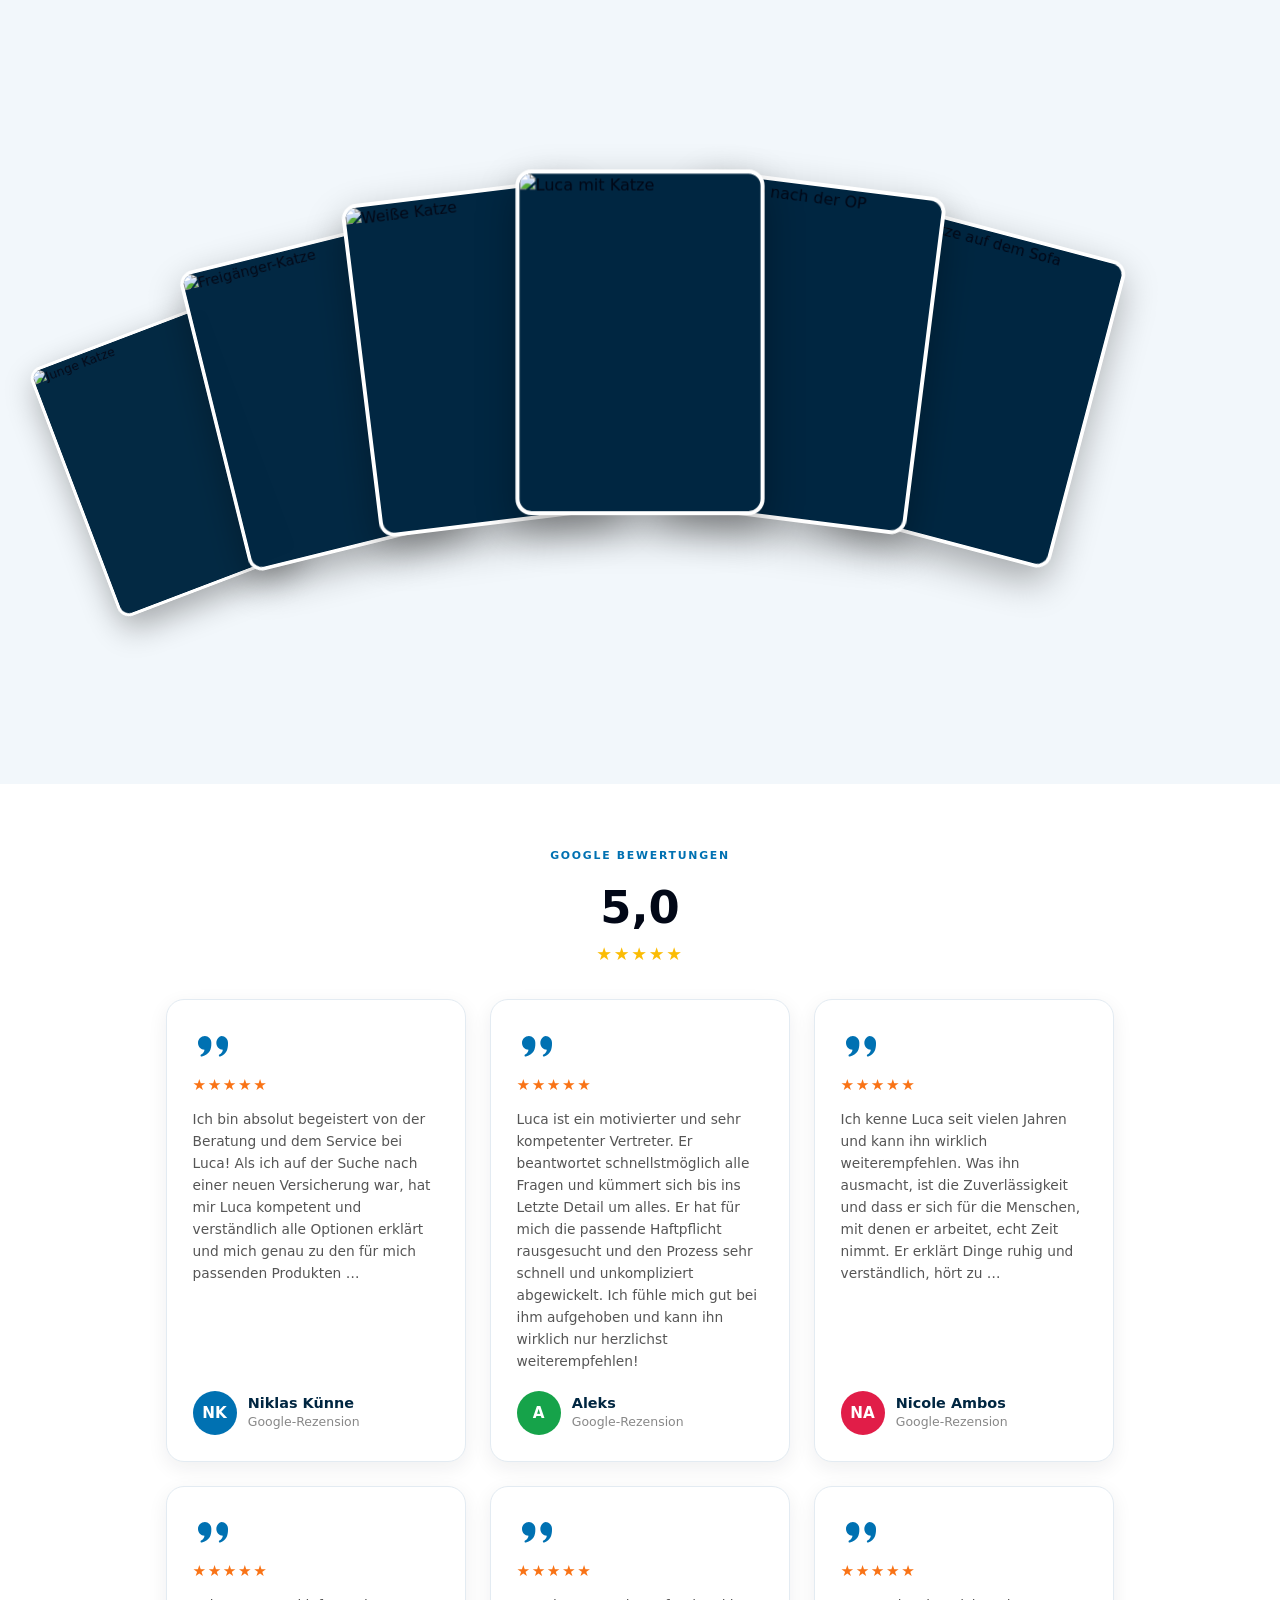
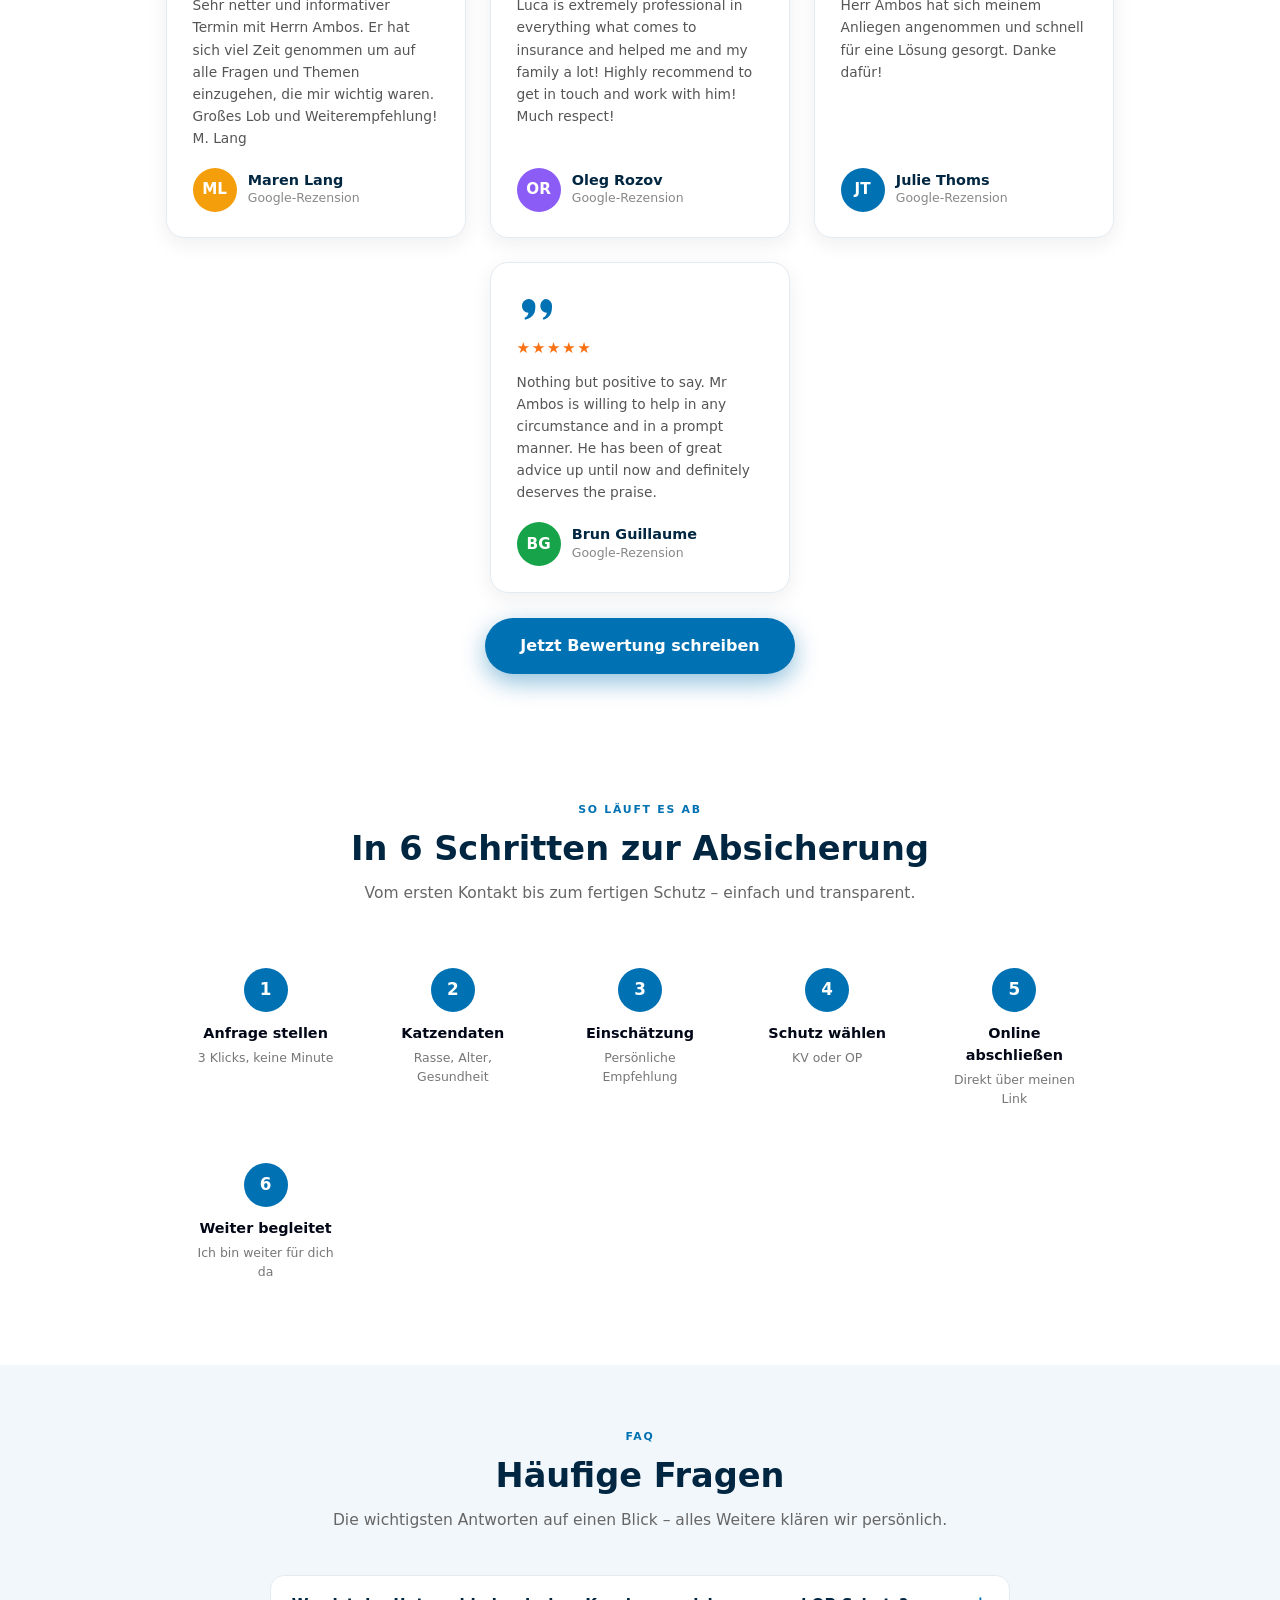
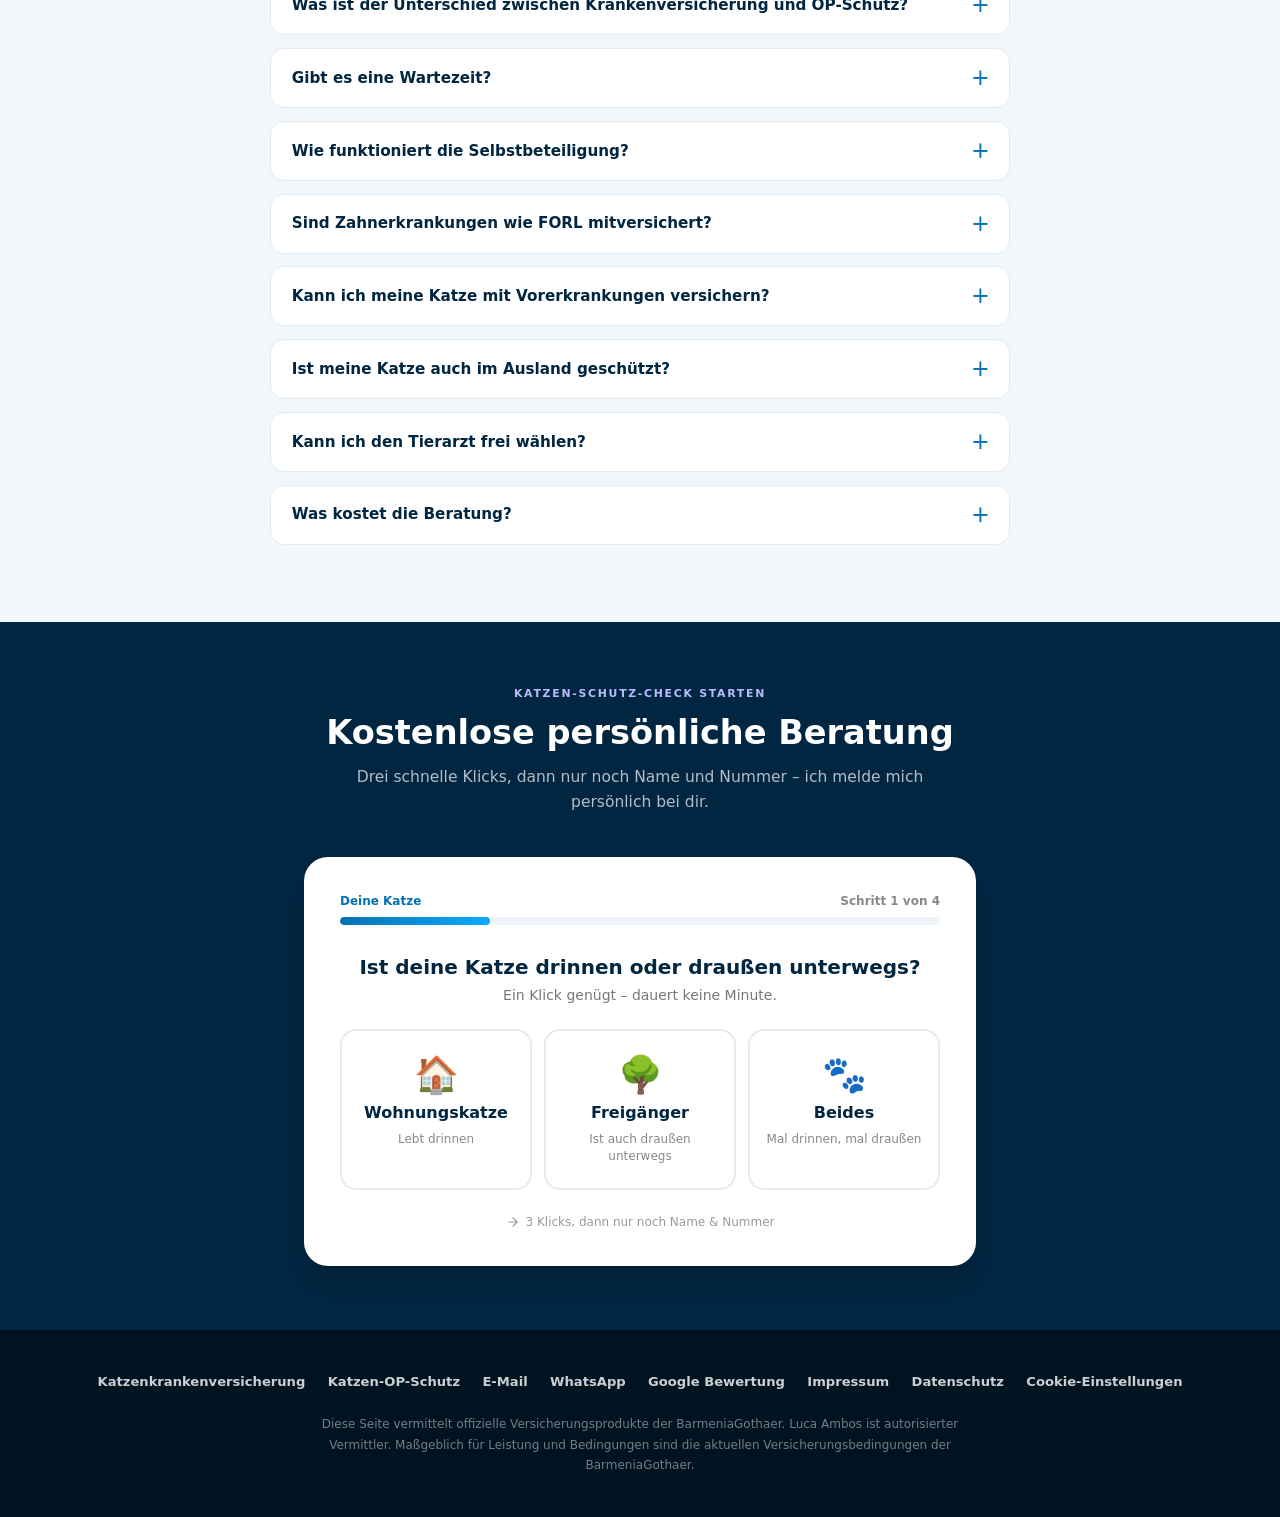
==== commit d6a27900: "Conversion-Paket: 3-Klick-Formular, Ueber-mich vor Tarifen, Ersparnis-Band, Scroll-Reveals Co-Author" ====
--- a/index.html
+++ b/index.html
@@ -1,4 +1,4 @@
-<!DOCTYPE html><html lang="de" data-astro-cid-j7pv25f6> <head><meta charset="UTF-8"><meta name="viewport" content="width=device-width, initial-scale=1.0"><title>KatzenSchutz Miez – Katzenkrankenversicherung mit Luca Ambos</title><meta name="description" content="Katzenkrankenversicherung ab 22,74 € und Katzen-OP-Schutz ab 14,84 €/Monat – BarmeniaGothaer. Persönliche Beratung durch Luca Ambos, Berlin. EisbaumTabelle Testsieger 2026."><link rel="canonical" href="https://katzenschutz-miez.de/"><link rel="icon" href="/favicon.svg" type="image/svg+xml"><meta property="og:type" content="website"><meta property="og:url" content="https://katzenschutz-miez.de/"><meta property="og:title" content="KatzenSchutz Miez – Katzenkrankenversicherung mit Luca Ambos"><meta property="og:description" content="Katzenkrankenversicherung und OP-Schutz der BarmeniaGothaer. Persönliche Beratung von Katzenmensch zu Katzenmensch."><meta property="og:image" content="https://katzenschutz-miez.de/katz_hero.jpg"><meta property="og:locale" content="de_DE"><link rel="stylesheet" href="/_astro/index.A6R6_N2X.css"></head> <body data-astro-cid-j7pv25f6> <!-- NAV --> <nav data-astro-cid-j7pv25f6> <a class="nav-brand" href="#hero" data-astro-cid-j7pv25f6>KatzenSchutz Miez</a> <div class="nav-links" id="nav-links" data-astro-cid-j7pv25f6> <a href="#kosten" data-astro-cid-j7pv25f6>Tierarztkosten</a> <a href="#leistungen" data-astro-cid-j7pv25f6>Leistungen</a> <a href="#vergleich" data-astro-cid-j7pv25f6>Tarife</a> <a href="#ueber" data-astro-cid-j7pv25f6>Über mich</a> <a href="#reviews" data-astro-cid-j7pv25f6>Bewertungen</a> <a href="#faq" data-astro-cid-j7pv25f6>FAQ</a> </div> <a class="btn-nav" href="#kontakt" data-astro-cid-j7pv25f6>Kostenlose Beratung</a> <button class="nav-burger" id="nav-burger" aria-label="Menü öffnen" aria-expanded="false" aria-controls="nav-links" data-astro-cid-j7pv25f6> <svg width="24" height="24" viewBox="0 0 24 24" fill="none" stroke="currentColor" stroke-width="2.2" stroke-linecap="round" aria-hidden="true" data-astro-cid-j7pv25f6> <line x1="4" y1="7" x2="20" y2="7" data-astro-cid-j7pv25f6></line> <line x1="4" y1="12" x2="20" y2="12" data-astro-cid-j7pv25f6></line> <line x1="4" y1="17" x2="20" y2="17" data-astro-cid-j7pv25f6></line> </svg> </button> </nav> <main data-astro-cid-j7pv25f6> <div id="hero" data-astro-cid-j7pv25f6> <style>astro-island,astro-slot,astro-static-slot{display:contents}</style><script>(()=>{var e=async t=>{await(await t())()};(self.Astro||(self.Astro={})).load=e;window.dispatchEvent(new Event("astro:load"));})();;(()=>{var A=Object.defineProperty;var g=(i,o,a)=>o in i?A(i,o,{enumerable:!0,configurable:!0,writable:!0,value:a}):i[o]=a;var d=(i,o,a)=>g(i,typeof o!="symbol"?o+"":o,a);{let i={0:t=>m(t),1:t=>a(t),2:t=>new RegExp(t),3:t=>new Date(t),4:t=>new Map(a(t)),5:t=>new Set(a(t)),6:t=>BigInt(t),7:t=>new URL(t),8:t=>new Uint8Array(t),9:t=>new Uint16Array(t),10:t=>new Uint32Array(t),11:t=>1/0*t},o=t=>{let[l,e]=t;return l in i?i[l](e):void 0},a=t=>t.map(o),m=t=>typeof t!="object"||t===null?t:Object.fromEntries(Object.entries(t).map(([l,e])=>[l,o(e)]));class y extends HTMLElement{constructor(){super(...arguments);d(this,"Component");d(this,"hydrator");d(this,"hydrate",async()=>{var b;if(!this.hydrator||!this.isConnected)return;let e=(b=this.parentElement)==null?void 0:b.closest("astro-island[ssr]");if(e){e.addEventListener("astro:hydrate",this.hydrate,{once:!0});return}let c=this.querySelectorAll("astro-slot"),n={},h=this.querySelectorAll("template[data-astro-template]");for(let r of h){let s=r.closest(this.tagName);s!=null&&s.isSameNode(this)&&(n[r.getAttribute("data-astro-template")||"default"]=r.innerHTML,r.remove())}for(let r of c){let s=r.closest(this.tagName);s!=null&&s.isSameNode(this)&&(n[r.getAttribute("name")||"default"]=r.innerHTML)}let p;try{p=this.hasAttribute("props")?m(JSON.parse(this.getAttribute("props"))):{}}catch(r){let s=this.getAttribute("component-url")||"<unknown>",v=this.getAttribute("component-export");throw v&&(s+=` (export ${v})`),console.error(`[hydrate] Error parsing props for component ${s}`,this.getAttribute("props"),r),r}let u;await this.hydrator(this)(this.Component,p,n,{client:this.getAttribute("client")}),this.removeAttribute("ssr"),this.dispatchEvent(new CustomEvent("astro:hydrate"))});d(this,"unmount",()=>{this.isConnected||this.dispatchEvent(new CustomEvent("astro:unmount"))})}disconnectedCallback(){document.removeEventListener("astro:after-swap",this.unmount),document.addEventListener("astro:after-swap",this.unmount,{once:!0})}connectedCallback(){if(!this.hasAttribute("await-children")||document.readyState==="interactive"||document.readyState==="complete")this.childrenConnectedCallback();else{let e=()=>{document.removeEventListener("DOMContentLoaded",e),c.disconnect(),this.childrenConnectedCallback()},c=new MutationObserver(()=>{var n;((n=this.lastChild)==null?void 0:n.nodeType)===Node.COMMENT_NODE&&this.lastChild.nodeValue==="astro:end"&&(this.lastChild.remove(),e())});c.observe(this,{childList:!0}),document.addEventListener("DOMContentLoaded",e)}}async childrenConnectedCallback(){let e=this.getAttribute("before-hydration-url");e&&await import(e),this.start()}async start(){let e=JSON.parse(this.getAttribute("opts")),c=this.getAttribute("client");if(Astro[c]===void 0){window.addEventListener(`astro:${c}`,()=>this.start(),{once:!0});return}try{await Astro[c](async()=>{let n=this.getAttribute("renderer-url"),[h,{default:p}]=await Promise.all([import(this.getAttribute("component-url")),n?import(n):()=>()=>{}]),u=this.getAttribute("component-export")||"default";if(!u.includes("."))this.Component=h[u];else{this.Component=h;for(let f of u.split("."))this.Component=this.Component[f]}return this.hydrator=p,this.hydrate},e,this)}catch(n){console.error(`[astro-island] Error hydrating ${this.getAttribute("component-url")}`,n)}}attributeChangedCallback(){this.hydrate()}}d(y,"observedAttributes",["props"]),customElements.get("astro-island")||customElements.define("astro-island",y)}})();</script><astro-island uid="2h0L5F" prefix="r0" component-url="/_astro/animated-hero.DdBrgDqH.js" component-export="Hero" renderer-url="/_astro/client.SWu0E-Mb.js" props="{&quot;data-astro-cid-j7pv25f6&quot;:[0,true]}" ssr="" client="load" opts="{&quot;name&quot;:&quot;Hero&quot;,&quot;value&quot;:true}" await-children=""><div class="relative w-full min-h-[92vh] flex items-center overflow-hidden"><img src="/header.jpg" alt="Weiße Katze auf dem Sofa" class="hero-ken-burns absolute inset-0 w-full h-full object-cover"/><div class="absolute inset-0 bg-gradient-to-r from-black/75 via-black/55 to-black/25"></div><div class="container mx-auto relative z-10 px-4"><div class="flex gap-8 py-20 items-center justify-center flex-col"><div><a href="https://www.eisbaumtabelle.de/katze" target="_blank" rel="noopener" class="inline-flex items-center justify-center whitespace-nowrap text-sm font-medium ring-offset-background transition-colors focus-visible:outline-none focus-visible:ring-2 focus-visible:ring-ring focus-visible:ring-offset-2 disabled:pointer-events-none disabled:opacity-50 bg-secondary text-secondary-foreground hover:bg-secondary/80 h-9 rounded-md px-3 gap-4">EisbaumTabelle Testsieger 2026 <svg xmlns="http://www.w3.org/2000/svg" width="24" height="24" viewBox="0 0 24 24" fill="none" stroke="currentColor" stroke-width="2" stroke-linecap="round" stroke-linejoin="round" class="lucide lucide-move-right w-4 h-4"><path d="M18 8L22 12L18 16"></path><path d="M2 12H22"></path></svg></a></div><div class="flex gap-4 flex-col"><h1 class="text-4xl md:text-6xl max-w-3xl tracking-tighter text-center font-regular text-white"><span>Endlich Katzenschutz, der</span><span class="relative flex w-full items-center justify-center overflow-hidden text-center leading-tight min-h-[2.2em] md:min-h-[1.3em] md:pb-4 md:pt-1"> <span class="absolute inset-0 flex items-center justify-center px-2 font-semibold text-[#babaff]" style="opacity:0;transform:translateY(-100)">hält, was er verspricht</span><span class="absolute inset-0 flex items-center justify-center px-2 font-semibold text-[#babaff]" style="opacity:0;transform:translateY(-100)">bezahlbar bleibt</span><span class="absolute inset-0 flex items-center justify-center px-2 font-semibold text-[#babaff]" style="opacity:0;transform:translateY(-100)">persönlich ist</span><span class="absolute inset-0 flex items-center justify-center px-2 font-semibold text-[#babaff]" style="opacity:0;transform:translateY(-100)">fair ist</span></span></h1><p class="text-lg md:text-xl leading-relaxed tracking-tight text-white/80 max-w-2xl text-center">Tierarztkosten steigen, und eine Operation geht schnell ins Geld. Ich helfe dir, deine Katze richtig abzusichern – persönlich und verständlich, von jemandem, der mit Katzen großgeworden ist.</p></div><div class="flex flex-row gap-3 flex-wrap justify-center"><a href="#kontakt" class="inline-flex items-center justify-center whitespace-nowrap text-sm font-medium ring-offset-background transition-colors focus-visible:outline-none focus-visible:ring-2 focus-visible:ring-ring focus-visible:ring-offset-2 disabled:pointer-events-none disabled:opacity-50 border border-input bg-background hover:bg-accent hover:text-accent-foreground h-11 rounded-md px-8 gap-4">Lieber erst beraten lassen <svg xmlns="http://www.w3.org/2000/svg" width="24" height="24" viewBox="0 0 24 24" fill="none" stroke="currentColor" stroke-width="2" stroke-linecap="round" stroke-linejoin="round" class="lucide lucide-phone-call w-4 h-4"><path d="M22 16.92v3a2 2 0 0 1-2.18 2 19.79 19.79 0 0 1-8.63-3.07 19.5 19.5 0 0 1-6-6 19.79 19.79 0 0 1-3.07-8.67A2 2 0 0 1 4.11 2h3a2 2 0 0 1 2 1.72 12.84 12.84 0 0 0 .7 2.81 2 2 0 0 1-.45 2.11L8.09 9.91a16 16 0 0 0 6 6l1.27-1.27a2 2 0 0 1 2.11-.45 12.84 12.84 0 0 0 2.81.7A2 2 0 0 1 22 16.92z"></path><path d="M14.05 2a9 9 0 0 1 8 7.94"></path><path d="M14.05 6A5 5 0 0 1 18 10"></path></svg></a><a href="https://ssl.barmenia.de/online-versichern/#/tierversicherung/Beitrag?tierart=Katze&amp;versicherung=kv&amp;adm=00011802" target="_blank" rel="noopener" class="inline-flex items-center justify-center whitespace-nowrap text-sm font-medium ring-offset-background transition-colors focus-visible:outline-none focus-visible:ring-2 focus-visible:ring-ring focus-visible:ring-offset-2 disabled:pointer-events-none disabled:opacity-50 bg-primary text-primary-foreground hover:bg-primary/90 h-11 rounded-md px-8 gap-4">Jetzt Tarif berechnen <svg xmlns="http://www.w3.org/2000/svg" width="24" height="24" viewBox="0 0 24 24" fill="none" stroke="currentColor" stroke-width="2" stroke-linecap="round" stroke-linejoin="round" class="lucide lucide-move-right w-4 h-4"><path d="M18 8L22 12L18 16"></path><path d="M2 12H22"></path></svg></a></div><p class="text-sm md:text-base text-white/70 text-center -mt-2">OP-Schutz ab <strong class="text-white">14,84 €</strong> · Krankenversicherung ab<!-- --> <strong class="text-white">22,74 €</strong>/Monat</p></div></div></div><!--astro:end--></astro-island> </div> <!-- TESTSIEGER-BAND (EisbaumTabelle, prominent) --> <section id="testsieger" class="testsieger" data-astro-cid-j7pv25f6> <div class="container" data-astro-cid-j7pv25f6> <div class="ts-grid" data-astro-cid-j7pv25f6> <div class="ts-main" data-astro-cid-j7pv25f6> <div class="ts-trophy" style="color:#fbbc04" data-astro-cid-j7pv25f6> <svg width="1em" height="1em" viewBox="0 0 24 24" fill="none" stroke="currentColor" stroke-width="1.8" stroke-linecap="round" stroke-linejoin="round" aria-hidden="true" data-astro-cid-j7pv25f6> <path d="M6 9H4.5a2.5 2.5 0 0 1 0-5H6" data-astro-cid-j7pv25f6></path> <path d="M18 9h1.5a2.5 2.5 0 0 0 0-5H18" data-astro-cid-j7pv25f6></path> <path d="M4 22h16" data-astro-cid-j7pv25f6></path> <path d="M10 14.66V17c0 .55-.47.98-.97 1.21C7.85 18.75 7 20.24 7 22" data-astro-cid-j7pv25f6></path> <path d="M14 14.66V17c0 .55.47.98.97 1.21C16.15 18.75 17 20.24 17 22" data-astro-cid-j7pv25f6></path> <path d="M18 2H6v7a6 6 0 0 0 12 0V2Z" data-astro-cid-j7pv25f6></path> </svg> </div> <div data-astro-cid-j7pv25f6> <div class="ts-kicker" data-astro-cid-j7pv25f6>EisbaumTabelle 2026 · Platz 1</div> <h2 class="ts-h" data-astro-cid-j7pv25f6>Testsieger Katzenkrankenversicherung</h2> <p class="ts-sub" data-astro-cid-j7pv25f6>
+<!DOCTYPE html><html lang="de" data-astro-cid-j7pv25f6> <head><meta charset="UTF-8"><meta name="viewport" content="width=device-width, initial-scale=1.0"><title>KatzenSchutz Miez – Katzenkrankenversicherung mit Luca Ambos</title><meta name="description" content="Katzenkrankenversicherung ab 22,74 € und Katzen-OP-Schutz ab 14,84 €/Monat – BarmeniaGothaer. Persönliche Beratung durch Luca Ambos, Berlin. EisbaumTabelle Testsieger 2026."><link rel="canonical" href="https://katzenschutz-miez.de/"><link rel="icon" href="/favicon.svg" type="image/svg+xml"><meta property="og:type" content="website"><meta property="og:url" content="https://katzenschutz-miez.de/"><meta property="og:title" content="KatzenSchutz Miez – Katzenkrankenversicherung mit Luca Ambos"><meta property="og:description" content="Katzenkrankenversicherung und OP-Schutz der BarmeniaGothaer. Persönliche Beratung von Katzenmensch zu Katzenmensch."><meta property="og:image" content="https://katzenschutz-miez.de/katz_hero.jpg"><meta property="og:locale" content="de_DE"><link rel="stylesheet" href="/_astro/index.D9OahQHL.css"></head> <body data-astro-cid-j7pv25f6> <!-- NAV --> <nav data-astro-cid-j7pv25f6> <a class="nav-brand" href="#hero" data-astro-cid-j7pv25f6>KatzenSchutz Miez</a> <div class="nav-links" id="nav-links" data-astro-cid-j7pv25f6> <a href="#kosten" data-astro-cid-j7pv25f6>Tierarztkosten</a> <a href="#leistungen" data-astro-cid-j7pv25f6>Leistungen</a> <a href="#ueber" data-astro-cid-j7pv25f6>Über mich</a> <a href="#vergleich" data-astro-cid-j7pv25f6>Tarife</a> <a href="#reviews" data-astro-cid-j7pv25f6>Bewertungen</a> <a href="#faq" data-astro-cid-j7pv25f6>FAQ</a> </div> <a class="btn-nav" href="#kontakt" data-astro-cid-j7pv25f6>Kostenlose Beratung</a> <button class="nav-burger" id="nav-burger" aria-label="Menü öffnen" aria-expanded="false" aria-controls="nav-links" data-astro-cid-j7pv25f6> <svg width="24" height="24" viewBox="0 0 24 24" fill="none" stroke="currentColor" stroke-width="2.2" stroke-linecap="round" aria-hidden="true" data-astro-cid-j7pv25f6> <line x1="4" y1="7" x2="20" y2="7" data-astro-cid-j7pv25f6></line> <line x1="4" y1="12" x2="20" y2="12" data-astro-cid-j7pv25f6></line> <line x1="4" y1="17" x2="20" y2="17" data-astro-cid-j7pv25f6></line> </svg> </button> </nav> <main data-astro-cid-j7pv25f6> <div id="hero" data-astro-cid-j7pv25f6> <style>astro-island,astro-slot,astro-static-slot{display:contents}</style><script>(()=>{var e=async t=>{await(await t())()};(self.Astro||(self.Astro={})).load=e;window.dispatchEvent(new Event("astro:load"));})();;(()=>{var A=Object.defineProperty;var g=(i,o,a)=>o in i?A(i,o,{enumerable:!0,configurable:!0,writable:!0,value:a}):i[o]=a;var d=(i,o,a)=>g(i,typeof o!="symbol"?o+"":o,a);{let i={0:t=>m(t),1:t=>a(t),2:t=>new RegExp(t),3:t=>new Date(t),4:t=>new Map(a(t)),5:t=>new Set(a(t)),6:t=>BigInt(t),7:t=>new URL(t),8:t=>new Uint8Array(t),9:t=>new Uint16Array(t),10:t=>new Uint32Array(t),11:t=>1/0*t},o=t=>{let[l,e]=t;return l in i?i[l](e):void 0},a=t=>t.map(o),m=t=>typeof t!="object"||t===null?t:Object.fromEntries(Object.entries(t).map(([l,e])=>[l,o(e)]));class y extends HTMLElement{constructor(){super(...arguments);d(this,"Component");d(this,"hydrator");d(this,"hydrate",async()=>{var b;if(!this.hydrator||!this.isConnected)return;let e=(b=this.parentElement)==null?void 0:b.closest("astro-island[ssr]");if(e){e.addEventListener("astro:hydrate",this.hydrate,{once:!0});return}let c=this.querySelectorAll("astro-slot"),n={},h=this.querySelectorAll("template[data-astro-template]");for(let r of h){let s=r.closest(this.tagName);s!=null&&s.isSameNode(this)&&(n[r.getAttribute("data-astro-template")||"default"]=r.innerHTML,r.remove())}for(let r of c){let s=r.closest(this.tagName);s!=null&&s.isSameNode(this)&&(n[r.getAttribute("name")||"default"]=r.innerHTML)}let p;try{p=this.hasAttribute("props")?m(JSON.parse(this.getAttribute("props"))):{}}catch(r){let s=this.getAttribute("component-url")||"<unknown>",v=this.getAttribute("component-export");throw v&&(s+=` (export ${v})`),console.error(`[hydrate] Error parsing props for component ${s}`,this.getAttribute("props"),r),r}let u;await this.hydrator(this)(this.Component,p,n,{client:this.getAttribute("client")}),this.removeAttribute("ssr"),this.dispatchEvent(new CustomEvent("astro:hydrate"))});d(this,"unmount",()=>{this.isConnected||this.dispatchEvent(new CustomEvent("astro:unmount"))})}disconnectedCallback(){document.removeEventListener("astro:after-swap",this.unmount),document.addEventListener("astro:after-swap",this.unmount,{once:!0})}connectedCallback(){if(!this.hasAttribute("await-children")||document.readyState==="interactive"||document.readyState==="complete")this.childrenConnectedCallback();else{let e=()=>{document.removeEventListener("DOMContentLoaded",e),c.disconnect(),this.childrenConnectedCallback()},c=new MutationObserver(()=>{var n;((n=this.lastChild)==null?void 0:n.nodeType)===Node.COMMENT_NODE&&this.lastChild.nodeValue==="astro:end"&&(this.lastChild.remove(),e())});c.observe(this,{childList:!0}),document.addEventListener("DOMContentLoaded",e)}}async childrenConnectedCallback(){let e=this.getAttribute("before-hydration-url");e&&await import(e),this.start()}async start(){let e=JSON.parse(this.getAttribute("opts")),c=this.getAttribute("client");if(Astro[c]===void 0){window.addEventListener(`astro:${c}`,()=>this.start(),{once:!0});return}try{await Astro[c](async()=>{let n=this.getAttribute("renderer-url"),[h,{default:p}]=await Promise.all([import(this.getAttribute("component-url")),n?import(n):()=>()=>{}]),u=this.getAttribute("component-export")||"default";if(!u.includes("."))this.Component=h[u];else{this.Component=h;for(let f of u.split("."))this.Component=this.Component[f]}return this.hydrator=p,this.hydrate},e,this)}catch(n){console.error(`[astro-island] Error hydrating ${this.getAttribute("component-url")}`,n)}}attributeChangedCallback(){this.hydrate()}}d(y,"observedAttributes",["props"]),customElements.get("astro-island")||customElements.define("astro-island",y)}})();</script><astro-island uid="2h0L5F" prefix="r0" component-url="/_astro/animated-hero.DdBrgDqH.js" component-export="Hero" renderer-url="/_astro/client.SWu0E-Mb.js" props="{&quot;data-astro-cid-j7pv25f6&quot;:[0,true]}" ssr="" client="load" opts="{&quot;name&quot;:&quot;Hero&quot;,&quot;value&quot;:true}" await-children=""><div class="relative w-full min-h-[92vh] flex items-center overflow-hidden"><img src="/header.jpg" alt="Weiße Katze auf dem Sofa" class="hero-ken-burns absolute inset-0 w-full h-full object-cover"/><div class="absolute inset-0 bg-gradient-to-r from-black/75 via-black/55 to-black/25"></div><div class="container mx-auto relative z-10 px-4"><div class="flex gap-8 py-20 items-center justify-center flex-col"><div><a href="https://www.eisbaumtabelle.de/katze" target="_blank" rel="noopener" class="inline-flex items-center justify-center whitespace-nowrap text-sm font-medium ring-offset-background transition-colors focus-visible:outline-none focus-visible:ring-2 focus-visible:ring-ring focus-visible:ring-offset-2 disabled:pointer-events-none disabled:opacity-50 bg-secondary text-secondary-foreground hover:bg-secondary/80 h-9 rounded-md px-3 gap-4">EisbaumTabelle Testsieger 2026 <svg xmlns="http://www.w3.org/2000/svg" width="24" height="24" viewBox="0 0 24 24" fill="none" stroke="currentColor" stroke-width="2" stroke-linecap="round" stroke-linejoin="round" class="lucide lucide-move-right w-4 h-4"><path d="M18 8L22 12L18 16"></path><path d="M2 12H22"></path></svg></a></div><div class="flex gap-4 flex-col"><h1 class="text-4xl md:text-6xl max-w-3xl tracking-tighter text-center font-regular text-white"><span>Endlich Katzenschutz, der</span><span class="relative flex w-full items-center justify-center overflow-hidden text-center leading-tight min-h-[2.2em] md:min-h-[1.3em] md:pb-4 md:pt-1"> <span class="absolute inset-0 flex items-center justify-center px-2 font-semibold text-[#babaff]" style="opacity:0;transform:translateY(-100)">hält, was er verspricht</span><span class="absolute inset-0 flex items-center justify-center px-2 font-semibold text-[#babaff]" style="opacity:0;transform:translateY(-100)">bezahlbar bleibt</span><span class="absolute inset-0 flex items-center justify-center px-2 font-semibold text-[#babaff]" style="opacity:0;transform:translateY(-100)">persönlich ist</span><span class="absolute inset-0 flex items-center justify-center px-2 font-semibold text-[#babaff]" style="opacity:0;transform:translateY(-100)">fair ist</span></span></h1><p class="text-lg md:text-xl leading-relaxed tracking-tight text-white/80 max-w-2xl text-center">Tierarztkosten steigen, und eine Operation geht schnell ins Geld. Ich helfe dir, deine Katze richtig abzusichern – persönlich und verständlich, von jemandem, der mit Katzen großgeworden ist.</p></div><div class="flex flex-row gap-3 flex-wrap justify-center"><a href="#kontakt" class="inline-flex items-center justify-center whitespace-nowrap text-sm font-medium ring-offset-background transition-colors focus-visible:outline-none focus-visible:ring-2 focus-visible:ring-ring focus-visible:ring-offset-2 disabled:pointer-events-none disabled:opacity-50 border border-input bg-background hover:bg-accent hover:text-accent-foreground h-11 rounded-md px-8 gap-4">Lieber erst beraten lassen <svg xmlns="http://www.w3.org/2000/svg" width="24" height="24" viewBox="0 0 24 24" fill="none" stroke="currentColor" stroke-width="2" stroke-linecap="round" stroke-linejoin="round" class="lucide lucide-phone-call w-4 h-4"><path d="M22 16.92v3a2 2 0 0 1-2.18 2 19.79 19.79 0 0 1-8.63-3.07 19.5 19.5 0 0 1-6-6 19.79 19.79 0 0 1-3.07-8.67A2 2 0 0 1 4.11 2h3a2 2 0 0 1 2 1.72 12.84 12.84 0 0 0 .7 2.81 2 2 0 0 1-.45 2.11L8.09 9.91a16 16 0 0 0 6 6l1.27-1.27a2 2 0 0 1 2.11-.45 12.84 12.84 0 0 0 2.81.7A2 2 0 0 1 22 16.92z"></path><path d="M14.05 2a9 9 0 0 1 8 7.94"></path><path d="M14.05 6A5 5 0 0 1 18 10"></path></svg></a><a href="https://ssl.barmenia.de/online-versichern/#/tierversicherung/Beitrag?tierart=Katze&amp;versicherung=kv&amp;adm=00011802" target="_blank" rel="noopener" class="inline-flex items-center justify-center whitespace-nowrap text-sm font-medium ring-offset-background transition-colors focus-visible:outline-none focus-visible:ring-2 focus-visible:ring-ring focus-visible:ring-offset-2 disabled:pointer-events-none disabled:opacity-50 bg-primary text-primary-foreground hover:bg-primary/90 h-11 rounded-md px-8 gap-4">Jetzt Tarif berechnen <svg xmlns="http://www.w3.org/2000/svg" width="24" height="24" viewBox="0 0 24 24" fill="none" stroke="currentColor" stroke-width="2" stroke-linecap="round" stroke-linejoin="round" class="lucide lucide-move-right w-4 h-4"><path d="M18 8L22 12L18 16"></path><path d="M2 12H22"></path></svg></a></div><p class="text-sm md:text-base text-white/70 text-center -mt-2">OP-Schutz ab <strong class="text-white">14,84 €</strong> · Krankenversicherung ab<!-- --> <strong class="text-white">22,74 €</strong>/Monat</p></div></div></div><!--astro:end--></astro-island> </div> <!-- TESTSIEGER-BAND (EisbaumTabelle, prominent) --> <section id="testsieger" class="testsieger" data-astro-cid-j7pv25f6> <div class="container" data-astro-cid-j7pv25f6> <div class="ts-grid" data-astro-cid-j7pv25f6> <div class="ts-main" data-astro-cid-j7pv25f6> <div class="ts-trophy" style="color:#fbbc04" data-astro-cid-j7pv25f6> <svg width="1em" height="1em" viewBox="0 0 24 24" fill="none" stroke="currentColor" stroke-width="1.8" stroke-linecap="round" stroke-linejoin="round" aria-hidden="true" data-astro-cid-j7pv25f6> <path d="M6 9H4.5a2.5 2.5 0 0 1 0-5H6" data-astro-cid-j7pv25f6></path> <path d="M18 9h1.5a2.5 2.5 0 0 0 0-5H18" data-astro-cid-j7pv25f6></path> <path d="M4 22h16" data-astro-cid-j7pv25f6></path> <path d="M10 14.66V17c0 .55-.47.98-.97 1.21C7.85 18.75 7 20.24 7 22" data-astro-cid-j7pv25f6></path> <path d="M14 14.66V17c0 .55.47.98.97 1.21C16.15 18.75 17 20.24 17 22" data-astro-cid-j7pv25f6></path> <path d="M18 2H6v7a6 6 0 0 0 12 0V2Z" data-astro-cid-j7pv25f6></path> </svg> </div> <div data-astro-cid-j7pv25f6> <div class="ts-kicker" data-astro-cid-j7pv25f6>EisbaumTabelle 2026 · Platz 1</div> <h2 class="ts-h" data-astro-cid-j7pv25f6>Testsieger Katzenkrankenversicherung</h2> <p class="ts-sub" data-astro-cid-j7pv25f6>
 Die <strong data-astro-cid-j7pv25f6>Barmenia Premium Plus</strong> steht bei der unabhängigen
                   EisbaumTabelle 2026 mit <strong data-astro-cid-j7pv25f6>98 % Ø-Erstattung</strong> auf Platz 1 –
                   und genau diesen Tarif empfehle ich dir.
@@ -32,13 +32,7 @@
 </li> <li data-astro-cid-j7pv25f6> <strong data-astro-cid-j7pv25f6>Weltweiter Schutz</strong> bei Auslandsaufenthalten bis 12 Monate
 </li> <li data-astro-cid-j7pv25f6>
 Ehrliche Einschätzung: <strong data-astro-cid-j7pv25f6>KV oder OP-Schutz</strong> – was wirklich passt
-</li> <li data-astro-cid-j7pv25f6>Hilfe bei <strong data-astro-cid-j7pv25f6>Erstattungen &amp; Rechnungen</strong> im Leistungsfall</li> <li data-astro-cid-j7pv25f6>Erreichbar per <strong data-astro-cid-j7pv25f6>WhatsApp, Telefon oder E-Mail</strong></li> </ul> </div> </div> </div> </section> <!-- KOSTENRECHNER (interaktiv) --> <script>(()=>{var l=(s,i,o)=>{let r=async()=>{await(await s())()},t=typeof i.value=="object"?i.value:void 0,c={rootMargin:t==null?void 0:t.rootMargin},n=new IntersectionObserver(e=>{for(let a of e)if(a.isIntersecting){n.disconnect(),r();break}},c);for(let e of o.children)n.observe(e)};(self.Astro||(self.Astro={})).visible=l;window.dispatchEvent(new Event("astro:visible"));})();</script><astro-island uid="Z26gnMN" prefix="r1" component-url="/_astro/cost-calculator.CHtK1thA.js" component-export="default" renderer-url="/_astro/client.SWu0E-Mb.js" props="{&quot;data-astro-cid-j7pv25f6&quot;:[0,true]}" ssr="" client="visible" opts="{&quot;name&quot;:&quot;CostCalculator&quot;,&quot;value&quot;:true}" await-children=""><section class="bg-white py-16 md:py-24 px-4"><div class="max-w-3xl mx-auto"><div class="text-center mb-10"><p class="text-xs font-bold uppercase tracking-[0.16em] text-[#0071b2] mb-2">Zum Mitrechnen</p><h2 class="text-3xl md:text-4xl font-extrabold text-[#002641]">Was kostet der Ernstfall?</h2><p class="text-[#666] mt-3">Schieb durch echte OP-Fälle und sieh, was du mit und ohne Versicherung zahlst.</p></div><div class="mb-8"><div class="flex items-center justify-between mb-3"><div class="flex items-center gap-3"><span class="text-3xl" aria-hidden="true">🚗</span><div><div class="font-bold text-[#002641] leading-tight">Unfall als Freigänger</div><div class="text-sm text-[#777]">Auto, Sturz, Bissverletzung – Unfall-OP ohne Wartezeit.</div></div></div><div class="text-xs font-semibold text-[#999] whitespace-nowrap ml-3">2<!-- --> / <!-- -->5</div></div><input type="range" min="0" max="4" step="1" aria-label="Szenario wählen" class="w-full accent-[#0071b2] cursor-pointer h-2" value="1"/><div class="flex justify-between mt-2"><button aria-label="Verschluckter Fremdkörper" title="Verschluckter Fremdkörper" class="text-lg leading-none transition-transform opacity-40 hover:opacity-80">🧶</button><button aria-label="Unfall als Freigänger" title="Unfall als Freigänger" class="text-lg leading-none transition-transform scale-125">🚗</button><button aria-label="Kreuzband- / Patella-OP" title="Kreuzband- / Patella-OP" class="text-lg leading-none transition-transform opacity-40 hover:opacity-80">🦴</button><button aria-label="Harnstein- / Blasen-OP" title="Harnstein- / Blasen-OP" class="text-lg leading-none transition-transform opacity-40 hover:opacity-80">🐾</button><button aria-label="Tumor-OP + Nachsorge" title="Tumor-OP + Nachsorge" class="text-lg leading-none transition-transform opacity-40 hover:opacity-80">🎗️</button></div></div><div class="mb-8"><div class="text-sm font-semibold text-[#555] mb-2">Tarif</div><div class="grid grid-cols-2 md:grid-cols-4 gap-2 p-1 bg-[#eef4fa] rounded-xl"><button class="relative py-2.5 px-2 rounded-lg text-sm font-semibold transition-all text-[#555] hover:bg-white">Basis<span class="block text-[11px] font-medium mt-0.5 text-[#999]">ab <!-- -->22,74 €</span></button><button class="relative py-2.5 px-2 rounded-lg text-sm font-semibold transition-all text-[#555] hover:bg-white">Top<span class="block text-[11px] font-medium mt-0.5 text-[#999]">ab <!-- -->40,54 €</span></button><button class="relative py-2.5 px-2 rounded-lg text-sm font-semibold transition-all text-[#555] hover:bg-white">Premium<span class="block text-[11px] font-medium mt-0.5 text-[#999]">ab <!-- -->61,42 €</span></button><button class="relative py-2.5 px-2 rounded-lg text-sm font-semibold transition-all bg-[#0071b2] text-white shadow">Premium Plus<span class="block text-[11px] font-medium mt-0.5 text-white/80">ab <!-- -->71,91 €</span></button></div></div><div class="mb-8"><div class="text-sm font-semibold text-[#555] mb-2">Selbstbeteiligung</div><div class="grid grid-cols-2 gap-2 p-1 bg-[#eef4fa] rounded-xl"><button class="py-2.5 px-2 rounded-lg text-sm font-semibold transition-all bg-[#0071b2] text-white shadow">Ohne<span class="block text-[11px] font-medium mt-0.5 text-white/80">0 € Eigenanteil</span></button><button class="py-2.5 px-2 rounded-lg text-sm font-semibold transition-all text-[#555] hover:bg-white">Mit 20 %<span class="block text-[11px] font-medium mt-0.5 text-[#999]">max. 250 € · spart Beitrag</span></button></div></div><div class="rounded-2xl border border-[#eee] shadow-sm p-6 md:p-8"><div class="flex items-baseline justify-between mb-4"><span class="text-sm font-semibold text-[#666]">Tierarztrechnung</span><span class="text-2xl font-extrabold text-[#002641] tabular-nums">3.000 €</span></div><div class="flex h-7 w-full overflow-hidden rounded-full bg-[#fadbd8] mb-2"><div class="flex items-center justify-center bg-[#16a34a] transition-all duration-700 ease-out" style="width:100%"><span class="text-[11px] font-bold text-white px-2 whitespace-nowrap">100<!-- --> % erstattet</span></div></div><div class="text-center text-xs font-medium text-[#888] mb-6">OP-Kosten ohne Jahreshöchstgrenze – in jedem Tarif</div><div class="grid grid-cols-2 gap-4"><div class="rounded-xl bg-[#fdeeee] p-4 text-center"><div class="text-xs font-semibold text-[#c0392b] mb-1">Ohne Versicherung</div><div class="text-2xl md:text-3xl font-extrabold text-[#c0392b] tabular-nums">3.000 €</div></div><div class="rounded-xl bg-[#e9f7ee] p-4 text-center"><div class="text-xs font-semibold text-[#16a34a] mb-1">Mit Barmenia zahlst du</div><div class="text-2xl md:text-3xl font-extrabold text-[#16a34a] tabular-nums">0 €</div></div></div><div class="mt-5 text-center text-sm text-[#555]">Voller Schutz schon ab <strong class="text-[#002641]">71,91 €</strong>/Monat<span class="text-[#999]"> (<!-- -->Premium Plus<!-- -->)</span></div></div><div class="mt-7 text-center"><a href="https://ssl.barmenia.de/online-versichern/#/tierversicherung/Beitrag?tierart=Katze&amp;versicherung=kv&amp;adm=00011802" target="_blank" rel="noopener" class="cta-pulse group inline-flex items-center gap-2 rounded-full bg-gradient-to-r from-[#0071b2] to-[#0caaff] px-8 py-4 text-base font-extrabold text-white transition-all duration-200 hover:-translate-y-0.5 hover:brightness-110 focus-visible:outline-none focus-visible:ring-2 focus-visible:ring-[#0071b2] focus-visible:ring-offset-2">Jetzt meine Katze absichern<svg xmlns="http://www.w3.org/2000/svg" width="24" height="24" viewBox="0 0 24 24" fill="none" stroke="currentColor" stroke-width="2" stroke-linecap="round" stroke-linejoin="round" class="lucide lucide-arrow-right h-5 w-5 transition-transform duration-200 group-hover:translate-x-1"><path d="M5 12h14"></path><path d="m12 5 7 7-7 7"></path></svg></a><div class="mt-3 text-xs text-[#999]">In 3 Minuten online –<!-- --> <a href="#kontakt" class="font-semibold text-[#0071b2] hover:underline">oder kostenlos beraten lassen</a></div></div><p class="text-[11px] leading-relaxed text-[#aaa] mt-4 text-center">Beispielrechnung. OP-Kosten sind realistische Durchschnittswerte aus der Praxis. Barmenia erstattet 100 % der erstattungsfähigen Kosten bis zum 3-fachen GOT-Satz (4-fach im tierärztlichen Notdienst); Operationen ohne Jahreshöchstgrenze. Beiträge = Einstiegsbeitrag für junge Katzen (2–11 Monate), altersabhängig, Stand 01/2026. Optional ist eine Selbstbeteiligung von 20 % (max. 250 € je Einreichung) gegen geringeren Beitrag wählbar.</p></div></section><!--astro:end--></astro-island> <!-- VERGLEICH --> <section id="vergleich" data-astro-cid-j7pv25f6> <div class="container" data-astro-cid-j7pv25f6> <div class="section-label" data-astro-cid-j7pv25f6>KV oder OP-Schutz?</div> <h2 data-astro-cid-j7pv25f6>Welcher Schutz passt zu deiner Katze?</h2> <p class="section-sub" data-astro-cid-j7pv25f6>
-Beide Varianten bieten echten Schutz – die richtige Wahl hängt von deiner
-            Katze, deinem Budget und deinem Sicherheitsbedürfnis ab.
-</p> <div class="vergleich-grid" data-astro-cid-j7pv25f6> <div class="plan empfohlen" data-astro-cid-j7pv25f6> <div class="plan-tag" data-astro-cid-j7pv25f6>Empfohlen · Premium-Plus-Tarif</div> <h3 data-astro-cid-j7pv25f6>Katzenkrankenversicherung</h3> <div class="preis-sub" data-astro-cid-j7pv25f6>Schon ab</div> <div class="preis" data-astro-cid-j7pv25f6>71,91 € <span data-astro-cid-j7pv25f6>/Monat</span></div> <div class="preis-sub" data-astro-cid-j7pv25f6>junge Katze (2–11 Monate), ohne Selbstbeteiligung</div> <ul data-astro-cid-j7pv25f6> <li data-astro-cid-j7pv25f6>Unbegrenzte Leistungssumme bei OPs</li> <li data-astro-cid-j7pv25f6>100 % Erstattung bis zum 3-fachen GOT-Satz, Notdienst 4-fach</li> <li data-astro-cid-j7pv25f6>Keine Wartezeit bei Unfällen</li> <li data-astro-cid-j7pv25f6>Zahnextraktionen &amp; Wurzelbehandlungen</li> <li data-astro-cid-j7pv25f6>Nachbehandlungen bis 120 Tage nach OP</li> </ul> <a class="btn-primary" href="https://ssl.barmenia.de/online-versichern/#/tierversicherung/Beitrag?tierart=Katze&versicherung=kv&adm=00011802" target="_blank" rel="noopener" data-astro-cid-j7pv25f6>Jetzt abschließen</a> </div> <div class="plan" data-astro-cid-j7pv25f6> <h3 data-astro-cid-j7pv25f6>Katzen-OP-Schutz</h3> <div class="preis-sub" data-astro-cid-j7pv25f6>Schon ab</div> <div class="preis" data-astro-cid-j7pv25f6>14,84 € <span data-astro-cid-j7pv25f6>/Monat</span></div> <div class="preis-sub" data-astro-cid-j7pv25f6>inkl. 20 % Selbstbeteiligung (max. 250 €)</div> <ul data-astro-cid-j7pv25f6> <li data-astro-cid-j7pv25f6>Absicherung von Operationskosten</li> <li data-astro-cid-j7pv25f6>Narkose und stationäre OP-Behandlung</li> <li data-astro-cid-j7pv25f6>Günstigerer Monatsbeitrag</li> <li data-astro-cid-j7pv25f6>Sinnvoll für junge, gesunde Katzen</li> </ul> <a class="btn-outline" href="https://ssl.barmenia.de/online-versichern/#/tierversicherung/Beitrag?tierart=Katze&versicherung=op&adm=00011802" target="_blank" rel="noopener" data-astro-cid-j7pv25f6>Beitrag berechnen</a> </div> </div> <div class="hinweis" data-astro-cid-j7pv25f6>
-Bekannte Vorerkrankungen und bereits angeratene Behandlungen müssen beim Antrag
-            vollständig angegeben werden. Bei Unsicherheiten – melde dich bei mir.
-</div> </div> </section> <!-- ÜBER MICH --> <section id="ueber" data-astro-cid-j7pv25f6> <div class="container" data-astro-cid-j7pv25f6> <div class="section-label" data-astro-cid-j7pv25f6>Über mich</div> <h2 data-astro-cid-j7pv25f6>Dein persönlicher Ansprechpartner</h2> <p class="section-sub" style="color:rgba(255,255,255,.7)" data-astro-cid-j7pv25f6>
+</li> <li data-astro-cid-j7pv25f6>Hilfe bei <strong data-astro-cid-j7pv25f6>Erstattungen &amp; Rechnungen</strong> im Leistungsfall</li> <li data-astro-cid-j7pv25f6>Erreichbar per <strong data-astro-cid-j7pv25f6>WhatsApp, Telefon oder E-Mail</strong></li> </ul> </div> </div> </div> </section> <!-- KOSTENRECHNER (interaktiv) --> <script>(()=>{var l=(s,i,o)=>{let r=async()=>{await(await s())()},t=typeof i.value=="object"?i.value:void 0,c={rootMargin:t==null?void 0:t.rootMargin},n=new IntersectionObserver(e=>{for(let a of e)if(a.isIntersecting){n.disconnect(),r();break}},c);for(let e of o.children)n.observe(e)};(self.Astro||(self.Astro={})).visible=l;window.dispatchEvent(new Event("astro:visible"));})();</script><astro-island uid="Z1I9cqE" prefix="r1" component-url="/_astro/cost-calculator.DiPpUadP.js" component-export="default" renderer-url="/_astro/client.SWu0E-Mb.js" props="{&quot;data-astro-cid-j7pv25f6&quot;:[0,true]}" ssr="" client="visible" opts="{&quot;name&quot;:&quot;CostCalculator&quot;,&quot;value&quot;:true}" await-children=""><section class="bg-white py-16 md:py-24 px-4"><div class="max-w-3xl mx-auto"><div class="text-center mb-10"><p class="text-xs font-bold uppercase tracking-[0.16em] text-[#0071b2] mb-2">Zum Mitrechnen</p><h2 class="text-3xl md:text-4xl font-extrabold text-[#002641]">Was kostet der Ernstfall?</h2><p class="text-[#666] mt-3">Schieb durch echte OP-Fälle und sieh, was du mit und ohne Versicherung zahlst.</p></div><div class="mb-8"><div class="flex items-center justify-between mb-3"><div class="flex items-center gap-3"><span class="text-3xl" aria-hidden="true">🚗</span><div><div class="font-bold text-[#002641] leading-tight">Unfall als Freigänger</div><div class="text-sm text-[#777]">Auto, Sturz, Bissverletzung – Unfall-OP ohne Wartezeit.</div></div></div><div class="text-xs font-semibold text-[#999] whitespace-nowrap ml-3">2<!-- --> / <!-- -->5</div></div><input type="range" min="0" max="4" step="1" aria-label="Szenario wählen" class="w-full accent-[#0071b2] cursor-pointer h-2" value="1"/><div class="flex justify-between mt-2"><button aria-label="Verschluckter Fremdkörper" title="Verschluckter Fremdkörper" class="text-lg leading-none transition-transform opacity-40 hover:opacity-80">🧶</button><button aria-label="Unfall als Freigänger" title="Unfall als Freigänger" class="text-lg leading-none transition-transform scale-125">🚗</button><button aria-label="Kreuzband- / Patella-OP" title="Kreuzband- / Patella-OP" class="text-lg leading-none transition-transform opacity-40 hover:opacity-80">🦴</button><button aria-label="Harnstein- / Blasen-OP" title="Harnstein- / Blasen-OP" class="text-lg leading-none transition-transform opacity-40 hover:opacity-80">🐾</button><button aria-label="Tumor-OP + Nachsorge" title="Tumor-OP + Nachsorge" class="text-lg leading-none transition-transform opacity-40 hover:opacity-80">🎗️</button></div></div><div class="mb-8"><div class="text-sm font-semibold text-[#555] mb-2">Tarif</div><div class="grid grid-cols-2 md:grid-cols-4 gap-2 p-1 bg-[#eef4fa] rounded-xl"><button class="relative py-2.5 px-2 rounded-lg text-sm font-semibold transition-all text-[#555] hover:bg-white">Basis<span class="block text-[11px] font-medium mt-0.5 text-[#999]">ab <!-- -->22,74 €</span></button><button class="relative py-2.5 px-2 rounded-lg text-sm font-semibold transition-all text-[#555] hover:bg-white">Top<span class="block text-[11px] font-medium mt-0.5 text-[#999]">ab <!-- -->40,54 €</span></button><button class="relative py-2.5 px-2 rounded-lg text-sm font-semibold transition-all text-[#555] hover:bg-white">Premium<span class="block text-[11px] font-medium mt-0.5 text-[#999]">ab <!-- -->61,42 €</span></button><button class="relative py-2.5 px-2 rounded-lg text-sm font-semibold transition-all bg-[#0071b2] text-white shadow">Premium Plus<span class="block text-[11px] font-medium mt-0.5 text-white/80">ab <!-- -->71,91 €</span></button></div></div><div class="mb-8"><div class="text-sm font-semibold text-[#555] mb-2">Selbstbeteiligung</div><div class="grid grid-cols-2 gap-2 p-1 bg-[#eef4fa] rounded-xl"><button class="py-2.5 px-2 rounded-lg text-sm font-semibold transition-all bg-[#0071b2] text-white shadow">Ohne<span class="block text-[11px] font-medium mt-0.5 text-white/80">0 € Eigenanteil</span></button><button class="py-2.5 px-2 rounded-lg text-sm font-semibold transition-all text-[#555] hover:bg-white">Mit 20 %<span class="block text-[11px] font-medium mt-0.5 text-[#999]">max. 250 € · spart Beitrag</span></button></div></div><div class="rounded-2xl border border-[#eee] shadow-sm p-6 md:p-8"><div class="flex items-baseline justify-between mb-4"><span class="text-sm font-semibold text-[#666]">Tierarztrechnung</span><span class="text-2xl font-extrabold text-[#002641] tabular-nums">3.000 €</span></div><div class="flex h-7 w-full overflow-hidden rounded-full bg-[#fadbd8] mb-2"><div class="flex items-center justify-center bg-[#16a34a] transition-all duration-700 ease-out" style="width:100%"><span class="text-[11px] font-bold text-white px-2 whitespace-nowrap">100<!-- --> % erstattet</span></div></div><div class="text-center text-xs font-medium text-[#888] mb-6">OP-Kosten ohne Jahreshöchstgrenze – in jedem Tarif</div><div class="grid grid-cols-2 gap-4"><div class="rounded-xl bg-[#fdeeee] p-4 text-center"><div class="text-xs font-semibold text-[#c0392b] mb-1">Ohne Versicherung</div><div class="text-2xl md:text-3xl font-extrabold text-[#c0392b] tabular-nums line-through decoration-[3px] decoration-[#c0392b]/70">3.000 €</div></div><div class="rounded-xl bg-[#e9f7ee] p-4 text-center"><div class="text-xs font-semibold text-[#16a34a] mb-1">Mit Barmenia zahlst du</div><div class="text-2xl md:text-3xl font-extrabold text-[#16a34a] tabular-nums">0 €</div></div></div><div class="mt-4 flex items-center justify-center gap-2 rounded-xl bg-[#16a34a] py-3 px-4 text-white shadow-md"><span class="text-sm font-semibold">Deine Ersparnis:</span><span class="text-xl md:text-2xl font-extrabold tabular-nums">3.000 €</span></div><div class="mt-5 text-center text-sm text-[#555]">Voller Schutz schon ab <strong class="text-[#002641]">71,91 €</strong>/Monat<span class="text-[#999]"> (<!-- -->Premium Plus<!-- -->)</span></div></div><div class="mt-7 text-center"><a href="https://ssl.barmenia.de/online-versichern/#/tierversicherung/Beitrag?tierart=Katze&amp;versicherung=kv&amp;adm=00011802" target="_blank" rel="noopener" class="cta-pulse group inline-flex items-center gap-2 rounded-full bg-gradient-to-r from-[#0071b2] to-[#0caaff] px-8 py-4 text-base font-extrabold text-white transition-all duration-200 hover:-translate-y-0.5 hover:brightness-110 focus-visible:outline-none focus-visible:ring-2 focus-visible:ring-[#0071b2] focus-visible:ring-offset-2">Jetzt meine Katze absichern<svg xmlns="http://www.w3.org/2000/svg" width="24" height="24" viewBox="0 0 24 24" fill="none" stroke="currentColor" stroke-width="2" stroke-linecap="round" stroke-linejoin="round" class="lucide lucide-arrow-right h-5 w-5 transition-transform duration-200 group-hover:translate-x-1"><path d="M5 12h14"></path><path d="m12 5 7 7-7 7"></path></svg></a><div class="mt-3 text-xs text-[#999]">In 3 Minuten online –<!-- --> <a href="#kontakt" class="font-semibold text-[#0071b2] hover:underline">oder kostenlos beraten lassen</a></div></div><p class="text-[11px] leading-relaxed text-[#aaa] mt-4 text-center">Beispielrechnung. OP-Kosten sind realistische Durchschnittswerte aus der Praxis. Barmenia erstattet 100 % der erstattungsfähigen Kosten bis zum 3-fachen GOT-Satz (4-fach im tierärztlichen Notdienst); Operationen ohne Jahreshöchstgrenze. Beiträge = Einstiegsbeitrag für junge Katzen (2–11 Monate), altersabhängig, Stand 01/2026. Optional ist eine Selbstbeteiligung von 20 % (max. 250 € je Einreichung) gegen geringeren Beitrag wählbar.</p></div></section><!--astro:end--></astro-island> <!-- ÜBER MICH --> <section id="ueber" data-astro-cid-j7pv25f6> <div class="container" data-astro-cid-j7pv25f6> <div class="section-label" data-astro-cid-j7pv25f6>Über mich</div> <h2 data-astro-cid-j7pv25f6>Dein persönlicher Ansprechpartner</h2> <p class="section-sub" style="color:rgba(255,255,255,.7)" data-astro-cid-j7pv25f6>
 Keine Hotline, kein Callcenter – du sprichst direkt mit mir.
 </p> <div class="ueber-grid" data-astro-cid-j7pv25f6> <img src="https://katzenschutz-miez.de/katz_luca.jpg" alt="Luca Ambos mit Katze" data-astro-cid-j7pv25f6> <div class="ueber-text" data-astro-cid-j7pv25f6> <p data-astro-cid-j7pv25f6>
 Hi, ich bin <strong data-astro-cid-j7pv25f6>Luca</strong>. Ich bin mit Katzen groß geworden. Bei uns
@@ -60,9 +54,15 @@
                 verständlich, was versichert ist und was nicht, helfe bei der Tarifwahl und
                 bleibe auch <strong data-astro-cid-j7pv25f6>nach dem Abschluss</strong> dein Ansprechpartner, ob bei
                 Fragen zur Erstattung oder zu Rechnungen. Die Beratung ist <strong data-astro-cid-j7pv25f6>kostenlos und unverbindlich</strong>, per Telefon, WhatsApp oder E-Mail.
-</p> <div class="ueber-ctas" data-astro-cid-j7pv25f6> <a class="btn-wa" href="https://wa.me/4917679552698" target="_blank" rel="noopener" data-astro-cid-j7pv25f6>WhatsApp schreiben</a> <a class="btn-mail" href="mailto:ambos.luca@gmail.com" data-astro-cid-j7pv25f6>E-Mail senden</a> </div> </div> </div> </div> </section> <!-- SZENARIEN (interaktives Karten-Karussell) --> <section id="szenarien" class="szenarien" data-astro-cid-j7pv25f6> <div class="container" data-astro-cid-j7pv25f6> <div class="section-label" data-astro-cid-j7pv25f6>Aus der Praxis</div> <h2 data-astro-cid-j7pv25f6>Echte Fellnasen, echt abgesichert</h2> <p class="section-sub" data-astro-cid-j7pv25f6>Klick auf eine Karte für die ganze Geschichte.</p> </div> <astro-island uid="Z1x3MiI" prefix="r2" component-url="/_astro/card-fan-carousel.B-7k-yCV.js" component-export="default" renderer-url="/_astro/client.SWu0E-Mb.js" props="{&quot;cards&quot;:[1,[[0,{&quot;imgUrl&quot;:[0,&quot;https://katzenschutz-miez.de/katz_jung.jpg&quot;],&quot;alt&quot;:[0,&quot;Junge Katze&quot;],&quot;title&quot;:[0,&quot;Junge Katze, Fremdkörper verschluckt&quot;],&quot;text&quot;:[0,&quot;Kitten erkunden alles mit dem Maul. Eine Not-OP wegen verschlucktem Spielzeug ist einer der häufigsten Eingriffe bei jungen Katzen. OP-Kosten: ca. 1.500–2.500 €.&quot;]}],[0,{&quot;imgUrl&quot;:[0,&quot;https://katzenschutz-miez.de/katz_3.jpg&quot;],&quot;alt&quot;:[0,&quot;Freigänger-Katze&quot;],&quot;title&quot;:[0,&quot;Freigänger nach Unfall&quot;],&quot;text&quot;:[0,&quot;Autounfall, Bissverletzung, Sturz: Freigänger leben gefährlicher. Bei Unfällen gilt in der Krankenversicherung keine Wartezeit. Behandlung: ca. 2.000–4.000 €.&quot;]}],[0,{&quot;imgUrl&quot;:[0,&quot;https://katzenschutz-miez.de/katz_hero.jpg&quot;],&quot;alt&quot;:[0,&quot;Weiße Katze&quot;],&quot;title&quot;:[0,&quot;Nie wieder Angst vor der Tierarztrechnung&quot;],&quot;text&quot;:[0,&quot;Katzenkrankenversicherung mit persönlicher Beratung von Luca Ambos. Ehrlich erklärt: was versichert ist – und was nicht.&quot;]}],[0,{&quot;imgUrl&quot;:[0,&quot;https://katzenschutz-miez.de/katz_luca.jpg&quot;],&quot;alt&quot;:[0,&quot;Luca mit Katze&quot;],&quot;title&quot;:[0,&quot;Dein persönlicher Ansprechpartner&quot;],&quot;text&quot;:[0,&quot;Hi, ich bin Luca aus Berlin. Du erreichst mich direkt per Telefon, WhatsApp oder E-Mail – vor und nach dem Abschluss.&quot;]}],[0,{&quot;imgUrl&quot;:[0,&quot;https://katzenschutz-miez.de/katz_postop.jpg&quot;],&quot;alt&quot;:[0,&quot;Katze nach der OP&quot;],&quot;title&quot;:[0,&quot;Nachsorge nach der OP&quot;],&quot;text&quot;:[0,&quot;Mit der OP ist es selten getan: Nachbehandlungen, Medikamente und Kontrollen sind je nach Tarif bis zu 120 Tage nach der OP mitversichert. Nachsorge: oft mehrere hundert €.&quot;]}],[0,{&quot;imgUrl&quot;:[0,&quot;https://katzenschutz-miez.de/katz_parallax.jpg&quot;],&quot;alt&quot;:[0,&quot;Katze auf dem Sofa&quot;],&quot;title&quot;:[0,&quot;EisbaumTabelle Testsieger 2026&quot;],&quot;text&quot;:[0,&quot;Die Barmenia Premium Plus zählt zu den Top-Tarifen: 100 % Erstattung bis zum 3-fachen GOT-Satz, im Notdienst sogar bis zum 4-fachen – und Operationen ganz ohne Jahreshöchstgrenze.&quot;]}]]],&quot;data-astro-cid-j7pv25f6&quot;:[0,true]}" ssr="" client="visible" opts="{&quot;name&quot;:&quot;SocialCards&quot;,&quot;value&quot;:true}" await-children=""><section class="flex flex-col items-center w-full py-4 lg:py-8 px-4 md:px-8 relative z-20"><div class="flex items-center justify-center w-full max-w-[90rem]"><div class="fan-layout flex relative justify-center items-center w-full max-w-[80rem]"><div class="fan-card cursor-pointer"><div class="relative w-full h-full overflow-hidden"><img src="https://katzenschutz-miez.de/katz_jung.jpg" loading="lazy" alt="Junge Katze" class="absolute inset-0 w-full h-full object-cover z-10"/></div></div><div class="fan-card cursor-pointer"><div class="relative w-full h-full overflow-hidden"><img src="https://katzenschutz-miez.de/katz_3.jpg" loading="lazy" alt="Freigänger-Katze" class="absolute inset-0 w-full h-full object-cover z-10"/></div></div><div class="fan-card cursor-pointer"><div class="relative w-full h-full overflow-hidden"><img src="https://katzenschutz-miez.de/katz_hero.jpg" loading="lazy" alt="Weiße Katze" class="absolute inset-0 w-full h-full object-cover z-10"/></div></div><div class="fan-card cursor-pointer"><div class="relative w-full h-full overflow-hidden"><img src="https://katzenschutz-miez.de/katz_luca.jpg" loading="lazy" alt="Luca mit Katze" class="absolute inset-0 w-full h-full object-cover z-10"/></div></div><div class="fan-card cursor-pointer"><div class="relative w-full h-full overflow-hidden"><img src="https://katzenschutz-miez.de/katz_postop.jpg" loading="lazy" alt="Katze nach der OP" class="absolute inset-0 w-full h-full object-cover z-10"/></div></div><div class="fan-card cursor-pointer"><div class="relative w-full h-full overflow-hidden"><img src="https://katzenschutz-miez.de/katz_parallax.jpg" loading="lazy" alt="Katze auf dem Sofa" class="absolute inset-0 w-full h-full object-cover z-10"/></div></div></div></div></section><!--astro:end--></astro-island> </section> <!-- REVIEWS --> <section id="reviews" data-astro-cid-j7pv25f6> <div class="container" data-astro-cid-j7pv25f6> <div class="section-label" data-astro-cid-j7pv25f6>Google Bewertungen</div> <div class="review-head" data-astro-cid-j7pv25f6> <div class="score" data-astro-cid-j7pv25f6>5,0</div> <div class="stars" data-astro-cid-j7pv25f6>★★★★★</div> </div> <div class="review-grid" data-astro-cid-j7pv25f6> <div class="review-card" data-astro-cid-j7pv25f6> <svg class="review-quote" viewBox="0 0 24 24" fill="currentColor" aria-hidden="true" data-astro-cid-j7pv25f6> <path d="M7.17 6C4.9 6 3 7.9 3 10.17c0 2.2 1.72 3.98 3.9 4.08-.13 1.2-.9 2.3-2.06 2.9-.3.16-.42.5-.28.8.14.3.5.44.8.3C10.2 16.9 11 13.6 11 10.6V10c0-2.2-1.8-4-3.83-4zm10 0C15.9 6 14 7.9 14 10.17c0 2.2 1.72 3.98 3.9 4.08-.13 1.2-.9 2.3-2.06 2.9-.3.16-.42.5-.28.8.14.3.5.44.8.3C20.2 16.9 21 13.6 21 10.6V10c0-2.2-1.8-4-3.83-4z" data-astro-cid-j7pv25f6></path> </svg> <div class="stars" data-astro-cid-j7pv25f6>★★★★★</div> <p data-astro-cid-j7pv25f6>Ich bin absolut begeistert von der Beratung und dem Service bei Luca! Als ich auf der Suche nach einer neuen Versicherung war, hat mir Luca kompetent und verständlich alle Optionen erklärt und mich genau zu den für mich passenden Produkten …</p> <div class="review-author" data-astro-cid-j7pv25f6> <div class="review-avatar" style="background:#0071b2" data-astro-cid-j7pv25f6>NK</div> <div data-astro-cid-j7pv25f6> <div class="review-name" data-astro-cid-j7pv25f6>Niklas Künne</div> <div class="review-source" data-astro-cid-j7pv25f6>Google-Rezension</div> </div> </div> </div><div class="review-card" data-astro-cid-j7pv25f6> <svg class="review-quote" viewBox="0 0 24 24" fill="currentColor" aria-hidden="true" data-astro-cid-j7pv25f6> <path d="M7.17 6C4.9 6 3 7.9 3 10.17c0 2.2 1.72 3.98 3.9 4.08-.13 1.2-.9 2.3-2.06 2.9-.3.16-.42.5-.28.8.14.3.5.44.8.3C10.2 16.9 11 13.6 11 10.6V10c0-2.2-1.8-4-3.83-4zm10 0C15.9 6 14 7.9 14 10.17c0 2.2 1.72 3.98 3.9 4.08-.13 1.2-.9 2.3-2.06 2.9-.3.16-.42.5-.28.8.14.3.5.44.8.3C20.2 16.9 21 13.6 21 10.6V10c0-2.2-1.8-4-3.83-4z" data-astro-cid-j7pv25f6></path> </svg> <div class="stars" data-astro-cid-j7pv25f6>★★★★★</div> <p data-astro-cid-j7pv25f6>Luca ist ein motivierter und sehr kompetenter Vertreter. Er beantwortet schnellstmöglich alle Fragen und kümmert sich bis ins Letzte Detail um alles. Er hat für mich die passende Haftpflicht rausgesucht und den Prozess sehr schnell und unkompliziert abgewickelt. Ich fühle mich gut bei ihm aufgehoben und kann ihn wirklich nur herzlichst weiterempfehlen!</p> <div class="review-author" data-astro-cid-j7pv25f6> <div class="review-avatar" style="background:#16a34a" data-astro-cid-j7pv25f6>A</div> <div data-astro-cid-j7pv25f6> <div class="review-name" data-astro-cid-j7pv25f6>Aleks</div> <div class="review-source" data-astro-cid-j7pv25f6>Google-Rezension</div> </div> </div> </div><div class="review-card" data-astro-cid-j7pv25f6> <svg class="review-quote" viewBox="0 0 24 24" fill="currentColor" aria-hidden="true" data-astro-cid-j7pv25f6> <path d="M7.17 6C4.9 6 3 7.9 3 10.17c0 2.2 1.72 3.98 3.9 4.08-.13 1.2-.9 2.3-2.06 2.9-.3.16-.42.5-.28.8.14.3.5.44.8.3C10.2 16.9 11 13.6 11 10.6V10c0-2.2-1.8-4-3.83-4zm10 0C15.9 6 14 7.9 14 10.17c0 2.2 1.72 3.98 3.9 4.08-.13 1.2-.9 2.3-2.06 2.9-.3.16-.42.5-.28.8.14.3.5.44.8.3C20.2 16.9 21 13.6 21 10.6V10c0-2.2-1.8-4-3.83-4z" data-astro-cid-j7pv25f6></path> </svg> <div class="stars" data-astro-cid-j7pv25f6>★★★★★</div> <p data-astro-cid-j7pv25f6>Ich kenne Luca seit vielen Jahren und kann ihn wirklich weiterempfehlen. Was ihn ausmacht, ist die Zuverlässigkeit und dass er sich für die Menschen, mit denen er arbeitet, echt Zeit nimmt. Er erklärt Dinge ruhig und verständlich, hört zu …</p> <div class="review-author" data-astro-cid-j7pv25f6> <div class="review-avatar" style="background:#e11d48" data-astro-cid-j7pv25f6>NA</div> <div data-astro-cid-j7pv25f6> <div class="review-name" data-astro-cid-j7pv25f6>Nicole Ambos</div> <div class="review-source" data-astro-cid-j7pv25f6>Google-Rezension</div> </div> </div> </div><div class="review-card" data-astro-cid-j7pv25f6> <svg class="review-quote" viewBox="0 0 24 24" fill="currentColor" aria-hidden="true" data-astro-cid-j7pv25f6> <path d="M7.17 6C4.9 6 3 7.9 3 10.17c0 2.2 1.72 3.98 3.9 4.08-.13 1.2-.9 2.3-2.06 2.9-.3.16-.42.5-.28.8.14.3.5.44.8.3C10.2 16.9 11 13.6 11 10.6V10c0-2.2-1.8-4-3.83-4zm10 0C15.9 6 14 7.9 14 10.17c0 2.2 1.72 3.98 3.9 4.08-.13 1.2-.9 2.3-2.06 2.9-.3.16-.42.5-.28.8.14.3.5.44.8.3C20.2 16.9 21 13.6 21 10.6V10c0-2.2-1.8-4-3.83-4z" data-astro-cid-j7pv25f6></path> </svg> <div class="stars" data-astro-cid-j7pv25f6>★★★★★</div> <p data-astro-cid-j7pv25f6>Sehr netter und informativer Termin mit Herrn Ambos. Er hat sich viel Zeit genommen um auf alle Fragen und Themen einzugehen, die mir wichtig waren. Großes Lob und Weiterempfehlung! M. Lang</p> <div class="review-author" data-astro-cid-j7pv25f6> <div class="review-avatar" style="background:#f59e0b" data-astro-cid-j7pv25f6>ML</div> <div data-astro-cid-j7pv25f6> <div class="review-name" data-astro-cid-j7pv25f6>Maren Lang</div> <div class="review-source" data-astro-cid-j7pv25f6>Google-Rezension</div> </div> </div> </div><div class="review-card" data-astro-cid-j7pv25f6> <svg class="review-quote" viewBox="0 0 24 24" fill="currentColor" aria-hidden="true" data-astro-cid-j7pv25f6> <path d="M7.17 6C4.9 6 3 7.9 3 10.17c0 2.2 1.72 3.98 3.9 4.08-.13 1.2-.9 2.3-2.06 2.9-.3.16-.42.5-.28.8.14.3.5.44.8.3C10.2 16.9 11 13.6 11 10.6V10c0-2.2-1.8-4-3.83-4zm10 0C15.9 6 14 7.9 14 10.17c0 2.2 1.72 3.98 3.9 4.08-.13 1.2-.9 2.3-2.06 2.9-.3.16-.42.5-.28.8.14.3.5.44.8.3C20.2 16.9 21 13.6 21 10.6V10c0-2.2-1.8-4-3.83-4z" data-astro-cid-j7pv25f6></path> </svg> <div class="stars" data-astro-cid-j7pv25f6>★★★★★</div> <p data-astro-cid-j7pv25f6>Luca is extremely professional in everything what comes to insurance and helped me and my family a lot! Highly recommend to get in touch and work with him! Much respect!</p> <div class="review-author" data-astro-cid-j7pv25f6> <div class="review-avatar" style="background:#8b5cf6" data-astro-cid-j7pv25f6>OR</div> <div data-astro-cid-j7pv25f6> <div class="review-name" data-astro-cid-j7pv25f6>Oleg Rozov</div> <div class="review-source" data-astro-cid-j7pv25f6>Google-Rezension</div> </div> </div> </div><div class="review-card" data-astro-cid-j7pv25f6> <svg class="review-quote" viewBox="0 0 24 24" fill="currentColor" aria-hidden="true" data-astro-cid-j7pv25f6> <path d="M7.17 6C4.9 6 3 7.9 3 10.17c0 2.2 1.72 3.98 3.9 4.08-.13 1.2-.9 2.3-2.06 2.9-.3.16-.42.5-.28.8.14.3.5.44.8.3C10.2 16.9 11 13.6 11 10.6V10c0-2.2-1.8-4-3.83-4zm10 0C15.9 6 14 7.9 14 10.17c0 2.2 1.72 3.98 3.9 4.08-.13 1.2-.9 2.3-2.06 2.9-.3.16-.42.5-.28.8.14.3.5.44.8.3C20.2 16.9 21 13.6 21 10.6V10c0-2.2-1.8-4-3.83-4z" data-astro-cid-j7pv25f6></path> </svg> <div class="stars" data-astro-cid-j7pv25f6>★★★★★</div> <p data-astro-cid-j7pv25f6>Herr Ambos hat sich meinem Anliegen angenommen und schnell für eine Lösung gesorgt. Danke dafür!</p> <div class="review-author" data-astro-cid-j7pv25f6> <div class="review-avatar" style="background:#0071b2" data-astro-cid-j7pv25f6>JT</div> <div data-astro-cid-j7pv25f6> <div class="review-name" data-astro-cid-j7pv25f6>Julie Thoms</div> <div class="review-source" data-astro-cid-j7pv25f6>Google-Rezension</div> </div> </div> </div><div class="review-card" data-astro-cid-j7pv25f6> <svg class="review-quote" viewBox="0 0 24 24" fill="currentColor" aria-hidden="true" data-astro-cid-j7pv25f6> <path d="M7.17 6C4.9 6 3 7.9 3 10.17c0 2.2 1.72 3.98 3.9 4.08-.13 1.2-.9 2.3-2.06 2.9-.3.16-.42.5-.28.8.14.3.5.44.8.3C10.2 16.9 11 13.6 11 10.6V10c0-2.2-1.8-4-3.83-4zm10 0C15.9 6 14 7.9 14 10.17c0 2.2 1.72 3.98 3.9 4.08-.13 1.2-.9 2.3-2.06 2.9-.3.16-.42.5-.28.8.14.3.5.44.8.3C20.2 16.9 21 13.6 21 10.6V10c0-2.2-1.8-4-3.83-4z" data-astro-cid-j7pv25f6></path> </svg> <div class="stars" data-astro-cid-j7pv25f6>★★★★★</div> <p data-astro-cid-j7pv25f6>Nothing but positive to say. Mr Ambos is willing to help in any circumstance and in a prompt manner. He has been of great advice up until now and definitely deserves the praise.</p> <div class="review-author" data-astro-cid-j7pv25f6> <div class="review-avatar" style="background:#16a34a" data-astro-cid-j7pv25f6>BG</div> <div data-astro-cid-j7pv25f6> <div class="review-name" data-astro-cid-j7pv25f6>Brun Guillaume</div> <div class="review-source" data-astro-cid-j7pv25f6>Google-Rezension</div> </div> </div> </div> </div> <div class="review-cta" data-astro-cid-j7pv25f6> <a class="btn-primary" href="https://g.page/r/CZ_BYAxxpUq7EBM/review" target="_blank" rel="noopener" data-astro-cid-j7pv25f6>Jetzt Bewertung schreiben</a> </div> </div> </section> <!-- ABLAUF --> <section id="ablauf" data-astro-cid-j7pv25f6> <div class="container" data-astro-cid-j7pv25f6> <div class="section-label" data-astro-cid-j7pv25f6>So läuft es ab</div> <h2 data-astro-cid-j7pv25f6>In 6 Schritten zur Absicherung</h2> <p class="section-sub" data-astro-cid-j7pv25f6>
+</p> <div class="ueber-ctas" data-astro-cid-j7pv25f6> <a class="btn-wa" href="https://wa.me/4917679552698" target="_blank" rel="noopener" data-astro-cid-j7pv25f6>WhatsApp schreiben</a> <a class="btn-mail" href="mailto:ambos.luca@gmail.com" data-astro-cid-j7pv25f6>E-Mail senden</a> </div> </div> </div> </div> </section> <!-- VERGLEICH --> <section id="vergleich" data-astro-cid-j7pv25f6> <div class="container" data-astro-cid-j7pv25f6> <div class="section-label" data-astro-cid-j7pv25f6>KV oder OP-Schutz?</div> <h2 data-astro-cid-j7pv25f6>Welcher Schutz passt zu deiner Katze?</h2> <p class="section-sub" data-astro-cid-j7pv25f6>
+Beide Varianten bieten echten Schutz – die richtige Wahl hängt von deiner
+            Katze, deinem Budget und deinem Sicherheitsbedürfnis ab.
+</p> <div class="vergleich-grid" data-astro-cid-j7pv25f6> <div class="plan empfohlen" data-astro-cid-j7pv25f6> <div class="plan-tag" data-astro-cid-j7pv25f6>Empfohlen · Premium-Plus-Tarif</div> <h3 data-astro-cid-j7pv25f6>Katzenkrankenversicherung</h3> <div class="preis-sub" data-astro-cid-j7pv25f6>Schon ab</div> <div class="preis" data-astro-cid-j7pv25f6>71,91 € <span data-astro-cid-j7pv25f6>/Monat</span></div> <div class="preis-sub" data-astro-cid-j7pv25f6>junge Katze (2–11 Monate), ohne Selbstbeteiligung</div> <ul data-astro-cid-j7pv25f6> <li data-astro-cid-j7pv25f6>Unbegrenzte Leistungssumme bei OPs</li> <li data-astro-cid-j7pv25f6>100 % Erstattung bis zum 3-fachen GOT-Satz, Notdienst 4-fach</li> <li data-astro-cid-j7pv25f6>Keine Wartezeit bei Unfällen</li> <li data-astro-cid-j7pv25f6>Zahnextraktionen &amp; Wurzelbehandlungen</li> <li data-astro-cid-j7pv25f6>Nachbehandlungen bis 120 Tage nach OP</li> </ul> <a class="btn-primary" href="https://ssl.barmenia.de/online-versichern/#/tierversicherung/Beitrag?tierart=Katze&versicherung=kv&adm=00011802" target="_blank" rel="noopener" data-astro-cid-j7pv25f6>Jetzt abschließen</a> </div> <div class="plan" data-astro-cid-j7pv25f6> <h3 data-astro-cid-j7pv25f6>Katzen-OP-Schutz</h3> <div class="preis-sub" data-astro-cid-j7pv25f6>Schon ab</div> <div class="preis" data-astro-cid-j7pv25f6>14,84 € <span data-astro-cid-j7pv25f6>/Monat</span></div> <div class="preis-sub" data-astro-cid-j7pv25f6>inkl. 20 % Selbstbeteiligung (max. 250 €)</div> <ul data-astro-cid-j7pv25f6> <li data-astro-cid-j7pv25f6>Absicherung von Operationskosten</li> <li data-astro-cid-j7pv25f6>Narkose und stationäre OP-Behandlung</li> <li data-astro-cid-j7pv25f6>Günstigerer Monatsbeitrag</li> <li data-astro-cid-j7pv25f6>Sinnvoll für junge, gesunde Katzen</li> </ul> <a class="btn-outline" href="https://ssl.barmenia.de/online-versichern/#/tierversicherung/Beitrag?tierart=Katze&versicherung=op&adm=00011802" target="_blank" rel="noopener" data-astro-cid-j7pv25f6>Beitrag berechnen</a> </div> </div> <div class="hinweis" data-astro-cid-j7pv25f6>
+Bekannte Vorerkrankungen und bereits angeratene Behandlungen müssen beim Antrag
+            vollständig angegeben werden. Bei Unsicherheiten – melde dich bei mir.
+</div> </div> </section> <!-- SZENARIEN (interaktives Karten-Karussell) --> <section id="szenarien" class="szenarien" data-astro-cid-j7pv25f6> <div class="container" data-astro-cid-j7pv25f6> <div class="section-label" data-astro-cid-j7pv25f6>Aus der Praxis</div> <h2 data-astro-cid-j7pv25f6>Echte Fellnasen, echt abgesichert</h2> <p class="section-sub" data-astro-cid-j7pv25f6>Klick auf eine Karte für die ganze Geschichte.</p> </div> <astro-island uid="Z1x3MiI" prefix="r2" component-url="/_astro/card-fan-carousel.B-7k-yCV.js" component-export="default" renderer-url="/_astro/client.SWu0E-Mb.js" props="{&quot;cards&quot;:[1,[[0,{&quot;imgUrl&quot;:[0,&quot;https://katzenschutz-miez.de/katz_jung.jpg&quot;],&quot;alt&quot;:[0,&quot;Junge Katze&quot;],&quot;title&quot;:[0,&quot;Junge Katze, Fremdkörper verschluckt&quot;],&quot;text&quot;:[0,&quot;Kitten erkunden alles mit dem Maul. Eine Not-OP wegen verschlucktem Spielzeug ist einer der häufigsten Eingriffe bei jungen Katzen. OP-Kosten: ca. 1.500–2.500 €.&quot;]}],[0,{&quot;imgUrl&quot;:[0,&quot;https://katzenschutz-miez.de/katz_3.jpg&quot;],&quot;alt&quot;:[0,&quot;Freigänger-Katze&quot;],&quot;title&quot;:[0,&quot;Freigänger nach Unfall&quot;],&quot;text&quot;:[0,&quot;Autounfall, Bissverletzung, Sturz: Freigänger leben gefährlicher. Bei Unfällen gilt in der Krankenversicherung keine Wartezeit. Behandlung: ca. 2.000–4.000 €.&quot;]}],[0,{&quot;imgUrl&quot;:[0,&quot;https://katzenschutz-miez.de/katz_hero.jpg&quot;],&quot;alt&quot;:[0,&quot;Weiße Katze&quot;],&quot;title&quot;:[0,&quot;Nie wieder Angst vor der Tierarztrechnung&quot;],&quot;text&quot;:[0,&quot;Katzenkrankenversicherung mit persönlicher Beratung von Luca Ambos. Ehrlich erklärt: was versichert ist – und was nicht.&quot;]}],[0,{&quot;imgUrl&quot;:[0,&quot;https://katzenschutz-miez.de/katz_luca.jpg&quot;],&quot;alt&quot;:[0,&quot;Luca mit Katze&quot;],&quot;title&quot;:[0,&quot;Dein persönlicher Ansprechpartner&quot;],&quot;text&quot;:[0,&quot;Hi, ich bin Luca aus Berlin. Du erreichst mich direkt per Telefon, WhatsApp oder E-Mail – vor und nach dem Abschluss.&quot;]}],[0,{&quot;imgUrl&quot;:[0,&quot;https://katzenschutz-miez.de/katz_postop.jpg&quot;],&quot;alt&quot;:[0,&quot;Katze nach der OP&quot;],&quot;title&quot;:[0,&quot;Nachsorge nach der OP&quot;],&quot;text&quot;:[0,&quot;Mit der OP ist es selten getan: Nachbehandlungen, Medikamente und Kontrollen sind je nach Tarif bis zu 120 Tage nach der OP mitversichert. Nachsorge: oft mehrere hundert €.&quot;]}],[0,{&quot;imgUrl&quot;:[0,&quot;https://katzenschutz-miez.de/katz_parallax.jpg&quot;],&quot;alt&quot;:[0,&quot;Katze auf dem Sofa&quot;],&quot;title&quot;:[0,&quot;EisbaumTabelle Testsieger 2026&quot;],&quot;text&quot;:[0,&quot;Die Barmenia Premium Plus zählt zu den Top-Tarifen: 100 % Erstattung bis zum 3-fachen GOT-Satz, im Notdienst sogar bis zum 4-fachen – und Operationen ganz ohne Jahreshöchstgrenze.&quot;]}]]],&quot;data-astro-cid-j7pv25f6&quot;:[0,true]}" ssr="" client="visible" opts="{&quot;name&quot;:&quot;SocialCards&quot;,&quot;value&quot;:true}" await-children=""><section class="flex flex-col items-center w-full py-4 lg:py-8 px-4 md:px-8 relative z-20"><div class="flex items-center justify-center w-full max-w-[90rem]"><div class="fan-layout flex relative justify-center items-center w-full max-w-[80rem]"><div class="fan-card cursor-pointer"><div class="relative w-full h-full overflow-hidden"><img src="https://katzenschutz-miez.de/katz_jung.jpg" loading="lazy" alt="Junge Katze" class="absolute inset-0 w-full h-full object-cover z-10"/></div></div><div class="fan-card cursor-pointer"><div class="relative w-full h-full overflow-hidden"><img src="https://katzenschutz-miez.de/katz_3.jpg" loading="lazy" alt="Freigänger-Katze" class="absolute inset-0 w-full h-full object-cover z-10"/></div></div><div class="fan-card cursor-pointer"><div class="relative w-full h-full overflow-hidden"><img src="https://katzenschutz-miez.de/katz_hero.jpg" loading="lazy" alt="Weiße Katze" class="absolute inset-0 w-full h-full object-cover z-10"/></div></div><div class="fan-card cursor-pointer"><div class="relative w-full h-full overflow-hidden"><img src="https://katzenschutz-miez.de/katz_luca.jpg" loading="lazy" alt="Luca mit Katze" class="absolute inset-0 w-full h-full object-cover z-10"/></div></div><div class="fan-card cursor-pointer"><div class="relative w-full h-full overflow-hidden"><img src="https://katzenschutz-miez.de/katz_postop.jpg" loading="lazy" alt="Katze nach der OP" class="absolute inset-0 w-full h-full object-cover z-10"/></div></div><div class="fan-card cursor-pointer"><div class="relative w-full h-full overflow-hidden"><img src="https://katzenschutz-miez.de/katz_parallax.jpg" loading="lazy" alt="Katze auf dem Sofa" class="absolute inset-0 w-full h-full object-cover z-10"/></div></div></div></div></section><!--astro:end--></astro-island> </section> <!-- REVIEWS --> <section id="reviews" data-astro-cid-j7pv25f6> <div class="container" data-astro-cid-j7pv25f6> <div class="section-label" data-astro-cid-j7pv25f6>Google Bewertungen</div> <div class="review-head" data-astro-cid-j7pv25f6> <div class="score" data-astro-cid-j7pv25f6>5,0</div> <div class="stars" data-astro-cid-j7pv25f6>★★★★★</div> </div> <div class="review-grid" data-astro-cid-j7pv25f6> <div class="review-card" data-astro-cid-j7pv25f6> <svg class="review-quote" viewBox="0 0 24 24" fill="currentColor" aria-hidden="true" data-astro-cid-j7pv25f6> <path d="M7.17 6C4.9 6 3 7.9 3 10.17c0 2.2 1.72 3.98 3.9 4.08-.13 1.2-.9 2.3-2.06 2.9-.3.16-.42.5-.28.8.14.3.5.44.8.3C10.2 16.9 11 13.6 11 10.6V10c0-2.2-1.8-4-3.83-4zm10 0C15.9 6 14 7.9 14 10.17c0 2.2 1.72 3.98 3.9 4.08-.13 1.2-.9 2.3-2.06 2.9-.3.16-.42.5-.28.8.14.3.5.44.8.3C20.2 16.9 21 13.6 21 10.6V10c0-2.2-1.8-4-3.83-4z" data-astro-cid-j7pv25f6></path> </svg> <div class="stars" data-astro-cid-j7pv25f6>★★★★★</div> <p data-astro-cid-j7pv25f6>Ich bin absolut begeistert von der Beratung und dem Service bei Luca! Als ich auf der Suche nach einer neuen Versicherung war, hat mir Luca kompetent und verständlich alle Optionen erklärt und mich genau zu den für mich passenden Produkten …</p> <div class="review-author" data-astro-cid-j7pv25f6> <div class="review-avatar" style="background:#0071b2" data-astro-cid-j7pv25f6>NK</div> <div data-astro-cid-j7pv25f6> <div class="review-name" data-astro-cid-j7pv25f6>Niklas Künne</div> <div class="review-source" data-astro-cid-j7pv25f6>Google-Rezension</div> </div> </div> </div><div class="review-card" data-astro-cid-j7pv25f6> <svg class="review-quote" viewBox="0 0 24 24" fill="currentColor" aria-hidden="true" data-astro-cid-j7pv25f6> <path d="M7.17 6C4.9 6 3 7.9 3 10.17c0 2.2 1.72 3.98 3.9 4.08-.13 1.2-.9 2.3-2.06 2.9-.3.16-.42.5-.28.8.14.3.5.44.8.3C10.2 16.9 11 13.6 11 10.6V10c0-2.2-1.8-4-3.83-4zm10 0C15.9 6 14 7.9 14 10.17c0 2.2 1.72 3.98 3.9 4.08-.13 1.2-.9 2.3-2.06 2.9-.3.16-.42.5-.28.8.14.3.5.44.8.3C20.2 16.9 21 13.6 21 10.6V10c0-2.2-1.8-4-3.83-4z" data-astro-cid-j7pv25f6></path> </svg> <div class="stars" data-astro-cid-j7pv25f6>★★★★★</div> <p data-astro-cid-j7pv25f6>Luca ist ein motivierter und sehr kompetenter Vertreter. Er beantwortet schnellstmöglich alle Fragen und kümmert sich bis ins Letzte Detail um alles. Er hat für mich die passende Haftpflicht rausgesucht und den Prozess sehr schnell und unkompliziert abgewickelt. Ich fühle mich gut bei ihm aufgehoben und kann ihn wirklich nur herzlichst weiterempfehlen!</p> <div class="review-author" data-astro-cid-j7pv25f6> <div class="review-avatar" style="background:#16a34a" data-astro-cid-j7pv25f6>A</div> <div data-astro-cid-j7pv25f6> <div class="review-name" data-astro-cid-j7pv25f6>Aleks</div> <div class="review-source" data-astro-cid-j7pv25f6>Google-Rezension</div> </div> </div> </div><div class="review-card" data-astro-cid-j7pv25f6> <svg class="review-quote" viewBox="0 0 24 24" fill="currentColor" aria-hidden="true" data-astro-cid-j7pv25f6> <path d="M7.17 6C4.9 6 3 7.9 3 10.17c0 2.2 1.72 3.98 3.9 4.08-.13 1.2-.9 2.3-2.06 2.9-.3.16-.42.5-.28.8.14.3.5.44.8.3C10.2 16.9 11 13.6 11 10.6V10c0-2.2-1.8-4-3.83-4zm10 0C15.9 6 14 7.9 14 10.17c0 2.2 1.72 3.98 3.9 4.08-.13 1.2-.9 2.3-2.06 2.9-.3.16-.42.5-.28.8.14.3.5.44.8.3C20.2 16.9 21 13.6 21 10.6V10c0-2.2-1.8-4-3.83-4z" data-astro-cid-j7pv25f6></path> </svg> <div class="stars" data-astro-cid-j7pv25f6>★★★★★</div> <p data-astro-cid-j7pv25f6>Ich kenne Luca seit vielen Jahren und kann ihn wirklich weiterempfehlen. Was ihn ausmacht, ist die Zuverlässigkeit und dass er sich für die Menschen, mit denen er arbeitet, echt Zeit nimmt. Er erklärt Dinge ruhig und verständlich, hört zu …</p> <div class="review-author" data-astro-cid-j7pv25f6> <div class="review-avatar" style="background:#e11d48" data-astro-cid-j7pv25f6>NA</div> <div data-astro-cid-j7pv25f6> <div class="review-name" data-astro-cid-j7pv25f6>Nicole Ambos</div> <div class="review-source" data-astro-cid-j7pv25f6>Google-Rezension</div> </div> </div> </div><div class="review-card" data-astro-cid-j7pv25f6> <svg class="review-quote" viewBox="0 0 24 24" fill="currentColor" aria-hidden="true" data-astro-cid-j7pv25f6> <path d="M7.17 6C4.9 6 3 7.9 3 10.17c0 2.2 1.72 3.98 3.9 4.08-.13 1.2-.9 2.3-2.06 2.9-.3.16-.42.5-.28.8.14.3.5.44.8.3C10.2 16.9 11 13.6 11 10.6V10c0-2.2-1.8-4-3.83-4zm10 0C15.9 6 14 7.9 14 10.17c0 2.2 1.72 3.98 3.9 4.08-.13 1.2-.9 2.3-2.06 2.9-.3.16-.42.5-.28.8.14.3.5.44.8.3C20.2 16.9 21 13.6 21 10.6V10c0-2.2-1.8-4-3.83-4z" data-astro-cid-j7pv25f6></path> </svg> <div class="stars" data-astro-cid-j7pv25f6>★★★★★</div> <p data-astro-cid-j7pv25f6>Sehr netter und informativer Termin mit Herrn Ambos. Er hat sich viel Zeit genommen um auf alle Fragen und Themen einzugehen, die mir wichtig waren. Großes Lob und Weiterempfehlung! M. Lang</p> <div class="review-author" data-astro-cid-j7pv25f6> <div class="review-avatar" style="background:#f59e0b" data-astro-cid-j7pv25f6>ML</div> <div data-astro-cid-j7pv25f6> <div class="review-name" data-astro-cid-j7pv25f6>Maren Lang</div> <div class="review-source" data-astro-cid-j7pv25f6>Google-Rezension</div> </div> </div> </div><div class="review-card" data-astro-cid-j7pv25f6> <svg class="review-quote" viewBox="0 0 24 24" fill="currentColor" aria-hidden="true" data-astro-cid-j7pv25f6> <path d="M7.17 6C4.9 6 3 7.9 3 10.17c0 2.2 1.72 3.98 3.9 4.08-.13 1.2-.9 2.3-2.06 2.9-.3.16-.42.5-.28.8.14.3.5.44.8.3C10.2 16.9 11 13.6 11 10.6V10c0-2.2-1.8-4-3.83-4zm10 0C15.9 6 14 7.9 14 10.17c0 2.2 1.72 3.98 3.9 4.08-.13 1.2-.9 2.3-2.06 2.9-.3.16-.42.5-.28.8.14.3.5.44.8.3C20.2 16.9 21 13.6 21 10.6V10c0-2.2-1.8-4-3.83-4z" data-astro-cid-j7pv25f6></path> </svg> <div class="stars" data-astro-cid-j7pv25f6>★★★★★</div> <p data-astro-cid-j7pv25f6>Luca is extremely professional in everything what comes to insurance and helped me and my family a lot! Highly recommend to get in touch and work with him! Much respect!</p> <div class="review-author" data-astro-cid-j7pv25f6> <div class="review-avatar" style="background:#8b5cf6" data-astro-cid-j7pv25f6>OR</div> <div data-astro-cid-j7pv25f6> <div class="review-name" data-astro-cid-j7pv25f6>Oleg Rozov</div> <div class="review-source" data-astro-cid-j7pv25f6>Google-Rezension</div> </div> </div> </div><div class="review-card" data-astro-cid-j7pv25f6> <svg class="review-quote" viewBox="0 0 24 24" fill="currentColor" aria-hidden="true" data-astro-cid-j7pv25f6> <path d="M7.17 6C4.9 6 3 7.9 3 10.17c0 2.2 1.72 3.98 3.9 4.08-.13 1.2-.9 2.3-2.06 2.9-.3.16-.42.5-.28.8.14.3.5.44.8.3C10.2 16.9 11 13.6 11 10.6V10c0-2.2-1.8-4-3.83-4zm10 0C15.9 6 14 7.9 14 10.17c0 2.2 1.72 3.98 3.9 4.08-.13 1.2-.9 2.3-2.06 2.9-.3.16-.42.5-.28.8.14.3.5.44.8.3C20.2 16.9 21 13.6 21 10.6V10c0-2.2-1.8-4-3.83-4z" data-astro-cid-j7pv25f6></path> </svg> <div class="stars" data-astro-cid-j7pv25f6>★★★★★</div> <p data-astro-cid-j7pv25f6>Herr Ambos hat sich meinem Anliegen angenommen und schnell für eine Lösung gesorgt. Danke dafür!</p> <div class="review-author" data-astro-cid-j7pv25f6> <div class="review-avatar" style="background:#0071b2" data-astro-cid-j7pv25f6>JT</div> <div data-astro-cid-j7pv25f6> <div class="review-name" data-astro-cid-j7pv25f6>Julie Thoms</div> <div class="review-source" data-astro-cid-j7pv25f6>Google-Rezension</div> </div> </div> </div><div class="review-card" data-astro-cid-j7pv25f6> <svg class="review-quote" viewBox="0 0 24 24" fill="currentColor" aria-hidden="true" data-astro-cid-j7pv25f6> <path d="M7.17 6C4.9 6 3 7.9 3 10.17c0 2.2 1.72 3.98 3.9 4.08-.13 1.2-.9 2.3-2.06 2.9-.3.16-.42.5-.28.8.14.3.5.44.8.3C10.2 16.9 11 13.6 11 10.6V10c0-2.2-1.8-4-3.83-4zm10 0C15.9 6 14 7.9 14 10.17c0 2.2 1.72 3.98 3.9 4.08-.13 1.2-.9 2.3-2.06 2.9-.3.16-.42.5-.28.8.14.3.5.44.8.3C20.2 16.9 21 13.6 21 10.6V10c0-2.2-1.8-4-3.83-4z" data-astro-cid-j7pv25f6></path> </svg> <div class="stars" data-astro-cid-j7pv25f6>★★★★★</div> <p data-astro-cid-j7pv25f6>Nothing but positive to say. Mr Ambos is willing to help in any circumstance and in a prompt manner. He has been of great advice up until now and definitely deserves the praise.</p> <div class="review-author" data-astro-cid-j7pv25f6> <div class="review-avatar" style="background:#16a34a" data-astro-cid-j7pv25f6>BG</div> <div data-astro-cid-j7pv25f6> <div class="review-name" data-astro-cid-j7pv25f6>Brun Guillaume</div> <div class="review-source" data-astro-cid-j7pv25f6>Google-Rezension</div> </div> </div> </div> </div> <div class="review-cta" data-astro-cid-j7pv25f6> <a class="btn-primary" href="https://g.page/r/CZ_BYAxxpUq7EBM/review" target="_blank" rel="noopener" data-astro-cid-j7pv25f6>Jetzt Bewertung schreiben</a> </div> </div> </section> <!-- ABLAUF --> <section id="ablauf" data-astro-cid-j7pv25f6> <div class="container" data-astro-cid-j7pv25f6> <div class="section-label" data-astro-cid-j7pv25f6>So läuft es ab</div> <h2 data-astro-cid-j7pv25f6>In 6 Schritten zur Absicherung</h2> <p class="section-sub" data-astro-cid-j7pv25f6>
 Vom ersten Kontakt bis zum fertigen Schutz – einfach und transparent.
-</p> <div class="steps" data-astro-cid-j7pv25f6> <div class="step" data-astro-cid-j7pv25f6> <div class="num" data-astro-cid-j7pv25f6>1</div> <h3 data-astro-cid-j7pv25f6>Anfrage stellen</h3> <p data-astro-cid-j7pv25f6>Kurzes Formular, 3 Minuten</p> </div> <div class="step" data-astro-cid-j7pv25f6> <div class="num" data-astro-cid-j7pv25f6>2</div> <h3 data-astro-cid-j7pv25f6>Katzendaten</h3> <p data-astro-cid-j7pv25f6>Rasse, Alter, Gesundheit</p> </div> <div class="step" data-astro-cid-j7pv25f6> <div class="num" data-astro-cid-j7pv25f6>3</div> <h3 data-astro-cid-j7pv25f6>Einschätzung</h3> <p data-astro-cid-j7pv25f6>Persönliche Empfehlung</p> </div> <div class="step" data-astro-cid-j7pv25f6> <div class="num" data-astro-cid-j7pv25f6>4</div> <h3 data-astro-cid-j7pv25f6>Schutz wählen</h3> <p data-astro-cid-j7pv25f6>KV oder OP</p> </div> <div class="step" data-astro-cid-j7pv25f6> <div class="num" data-astro-cid-j7pv25f6>5</div> <h3 data-astro-cid-j7pv25f6>Online abschließen</h3> <p data-astro-cid-j7pv25f6>Direkt über meinen Link</p> </div> <div class="step" data-astro-cid-j7pv25f6> <div class="num" data-astro-cid-j7pv25f6>6</div> <h3 data-astro-cid-j7pv25f6>Weiter begleitet</h3> <p data-astro-cid-j7pv25f6>Ich bin weiter für dich da</p> </div> </div> </div> </section> <!-- FAQ --> <section id="faq" data-astro-cid-j7pv25f6> <div class="container" data-astro-cid-j7pv25f6> <div class="section-label" data-astro-cid-j7pv25f6>FAQ</div> <h2 data-astro-cid-j7pv25f6>Häufige Fragen</h2> <p class="section-sub" data-astro-cid-j7pv25f6>
+</p> <div class="steps" data-astro-cid-j7pv25f6> <div class="step" data-astro-cid-j7pv25f6> <div class="num" data-astro-cid-j7pv25f6>1</div> <h3 data-astro-cid-j7pv25f6>Anfrage stellen</h3> <p data-astro-cid-j7pv25f6>3 Klicks, keine Minute</p> </div> <div class="step" data-astro-cid-j7pv25f6> <div class="num" data-astro-cid-j7pv25f6>2</div> <h3 data-astro-cid-j7pv25f6>Katzendaten</h3> <p data-astro-cid-j7pv25f6>Rasse, Alter, Gesundheit</p> </div> <div class="step" data-astro-cid-j7pv25f6> <div class="num" data-astro-cid-j7pv25f6>3</div> <h3 data-astro-cid-j7pv25f6>Einschätzung</h3> <p data-astro-cid-j7pv25f6>Persönliche Empfehlung</p> </div> <div class="step" data-astro-cid-j7pv25f6> <div class="num" data-astro-cid-j7pv25f6>4</div> <h3 data-astro-cid-j7pv25f6>Schutz wählen</h3> <p data-astro-cid-j7pv25f6>KV oder OP</p> </div> <div class="step" data-astro-cid-j7pv25f6> <div class="num" data-astro-cid-j7pv25f6>5</div> <h3 data-astro-cid-j7pv25f6>Online abschließen</h3> <p data-astro-cid-j7pv25f6>Direkt über meinen Link</p> </div> <div class="step" data-astro-cid-j7pv25f6> <div class="num" data-astro-cid-j7pv25f6>6</div> <h3 data-astro-cid-j7pv25f6>Weiter begleitet</h3> <p data-astro-cid-j7pv25f6>Ich bin weiter für dich da</p> </div> </div> </div> </section> <!-- FAQ --> <section id="faq" data-astro-cid-j7pv25f6> <div class="container" data-astro-cid-j7pv25f6> <div class="section-label" data-astro-cid-j7pv25f6>FAQ</div> <h2 data-astro-cid-j7pv25f6>Häufige Fragen</h2> <p class="section-sub" data-astro-cid-j7pv25f6>
 Die wichtigsten Antworten auf einen Blick – alles Weitere klären wir
             persönlich.
 </p> <div class="faq-list" data-astro-cid-j7pv25f6> <details data-astro-cid-j7pv25f6> <summary data-astro-cid-j7pv25f6>Was ist der Unterschied zwischen Krankenversicherung und OP-Schutz?</summary> <div class="faq-a" data-astro-cid-j7pv25f6>
@@ -99,10 +99,9 @@
 Nichts. Die Beratung ist kostenlos und unverbindlich – du entscheidest
                 danach in Ruhe, ob und wie du deine Katze absichern möchtest.
 </div> </details> </div> </div> </section> <!-- FORMULAR --> <section id="kontakt" data-astro-cid-j7pv25f6> <div class="container" data-astro-cid-j7pv25f6> <div class="section-label" data-astro-cid-j7pv25f6>Katzen-Schutz-Check starten</div> <h2 data-astro-cid-j7pv25f6>Kostenlose persönliche Beratung</h2> <p class="section-sub" data-astro-cid-j7pv25f6>
-Füll das Formular aus – ich melde mich zeitnah persönlich bei dir.
-</p> <form id="ksm-form" action="https://formspree.io/f/xpqnvjzw" method="POST" data-astro-cid-j7pv25f6> <input type="hidden" name="_subject" value="Neue Anfrage über katzenschutz-miez.de" data-astro-cid-j7pv25f6> <!-- Honeypot gegen Spam-Bots: Menschen sehen das Feld nicht --> <input type="text" name="_gotcha" tabindex="-1" autocomplete="off" style="display:none" aria-hidden="true" data-astro-cid-j7pv25f6> <div class="form-block" data-astro-cid-j7pv25f6> <div class="form-block-title" data-astro-cid-j7pv25f6>Deine Kontaktdaten</div> <div class="form-row" data-astro-cid-j7pv25f6> <div data-astro-cid-j7pv25f6> <label for="vorname" data-astro-cid-j7pv25f6>Vorname *</label> <input id="vorname" type="text" name="Vorname" required data-astro-cid-j7pv25f6> </div> <div data-astro-cid-j7pv25f6> <label for="nachname" data-astro-cid-j7pv25f6>Nachname *</label> <input id="nachname" type="text" name="Nachname" required data-astro-cid-j7pv25f6> </div> </div> <div class="form-row" data-astro-cid-j7pv25f6> <div data-astro-cid-j7pv25f6> <label for="telefon" data-astro-cid-j7pv25f6>Telefonnummer *</label> <input id="telefon" type="tel" name="Telefon" required data-astro-cid-j7pv25f6> </div> <div data-astro-cid-j7pv25f6> <label for="email" data-astro-cid-j7pv25f6>E-Mail *</label> <input id="email" type="email" name="email" required data-astro-cid-j7pv25f6> </div> </div> </div> <div class="form-block" data-astro-cid-j7pv25f6> <div class="form-block-title" data-astro-cid-j7pv25f6>Deine Katze</div> <div class="form-row" data-astro-cid-j7pv25f6> <div data-astro-cid-j7pv25f6> <label for="katzenname" data-astro-cid-j7pv25f6>Name der Katze *</label> <input id="katzenname" type="text" name="Katze" required data-astro-cid-j7pv25f6> </div> <div data-astro-cid-j7pv25f6> <label for="rasse" data-astro-cid-j7pv25f6>Rasse *</label> <input id="rasse" type="text" name="Rasse" required data-astro-cid-j7pv25f6> </div> </div> <label for="alter" data-astro-cid-j7pv25f6>Alter / Geburtsdatum *</label> <input id="alter" type="text" name="Alter" required data-astro-cid-j7pv25f6> <label for="haltung" data-astro-cid-j7pv25f6>Freigänger oder Wohnungskatze? *</label> <select id="haltung" name="Haltung" required data-astro-cid-j7pv25f6> <option value="" data-astro-cid-j7pv25f6>Bitte wählen</option> <option data-astro-cid-j7pv25f6>Wohnungskatze</option> <option data-astro-cid-j7pv25f6>Freigänger</option> <option data-astro-cid-j7pv25f6>Beides</option> </select> <label for="vorerkrankungen" data-astro-cid-j7pv25f6>Bekannte Vorerkrankungen? *</label> <select id="vorerkrankungen" name="Vorerkrankungen" required data-astro-cid-j7pv25f6> <option value="" data-astro-cid-j7pv25f6>Bitte wählen</option> <option data-astro-cid-j7pv25f6>Nein</option> <option data-astro-cid-j7pv25f6>Ja</option> </select> </div> <div class="form-block" data-astro-cid-j7pv25f6> <div class="form-block-title" data-astro-cid-j7pv25f6>Dein Wunsch</div> <label for="interesse" data-astro-cid-j7pv25f6>Was interessiert dich? *</label> <select id="interesse" name="Interesse" required data-astro-cid-j7pv25f6> <option value="" data-astro-cid-j7pv25f6>Bitte wählen</option> <option data-astro-cid-j7pv25f6>Katzenkrankenversicherung (Vollschutz)</option> <option data-astro-cid-j7pv25f6>Katzen-OP-Schutz</option> <option data-astro-cid-j7pv25f6>Unsicher – bitte beraten</option> </select> <label for="nachricht" data-astro-cid-j7pv25f6>Weitere Infos / Anmerkungen</label> <textarea id="nachricht" name="Nachricht" rows="4" data-astro-cid-j7pv25f6></textarea> </div> <button type="submit" data-astro-cid-j7pv25f6>Beratung starten – kostenlos &amp; unverbindlich</button> <p class="form-note" data-astro-cid-j7pv25f6>
-Deine Daten werden ausschließlich zur Bearbeitung deiner Anfrage verwendet.
-</p> </form> </div> </section> </main> <!-- FOOTER --> <footer data-astro-cid-j7pv25f6> <div class="footer-links" data-astro-cid-j7pv25f6> <a href="https://ssl.barmenia.de/online-versichern/#/tierversicherung/Beitrag?tierart=Katze&versicherung=kv&adm=00011802" target="_blank" rel="noopener" data-astro-cid-j7pv25f6>Katzenkrankenversicherung</a> <a href="https://ssl.barmenia.de/online-versichern/#/tierversicherung/Beitrag?tierart=Katze&versicherung=op&adm=00011802" target="_blank" rel="noopener" data-astro-cid-j7pv25f6>Katzen-OP-Schutz</a> <a href="mailto:ambos.luca@gmail.com" data-astro-cid-j7pv25f6>E-Mail</a> <a href="https://wa.me/4917679552698" target="_blank" rel="noopener" data-astro-cid-j7pv25f6>WhatsApp</a> <a href="https://g.page/r/CZ_BYAxxpUq7EBM/review" target="_blank" rel="noopener" data-astro-cid-j7pv25f6>Google Bewertung</a> <a href="/impressum.html" data-astro-cid-j7pv25f6>Impressum</a> <a href="/datenschutz.html" data-astro-cid-j7pv25f6>Datenschutz</a> <a href="#" class="ksm-cookie-settings" data-astro-cid-j7pv25f6>Cookie-Einstellungen</a> </div> <p class="legal" data-astro-cid-j7pv25f6>
+Drei schnelle Klicks, dann nur noch Name und Nummer – ich melde mich
+            persönlich bei dir.
+</p> <astro-island uid="1ae4mv" prefix="r3" component-url="/_astro/multi-step-form.ujVQSdwb.js" component-export="default" renderer-url="/_astro/client.SWu0E-Mb.js" props="{&quot;action&quot;:[0,&quot;https://formspree.io/f/xpqnvjzw&quot;],&quot;dankeUrl&quot;:[0,&quot;https://katzenschutz-miez.de/danke.html&quot;],&quot;subject&quot;:[0,&quot;Neue Anfrage über katzenschutz-miez.de&quot;],&quot;data-astro-cid-j7pv25f6&quot;:[0,true]}" ssr="" client="visible" opts="{&quot;name&quot;:&quot;MultiStepForm&quot;,&quot;value&quot;:true}" await-children=""><div class="mx-auto max-w-2xl rounded-3xl bg-white p-6 sm:p-9 shadow-xl"><div class="mb-7"><div class="mb-2 flex items-center justify-between text-xs font-bold text-[#888]"><span class="text-[#0071b2]">Deine Katze</span><span>Schritt <!-- -->1<!-- --> von <!-- -->4</span></div><div class="h-2 w-full overflow-hidden rounded-full bg-[#eef4fa]"><div class="h-full rounded-full bg-gradient-to-r from-[#0071b2] to-[#0caaff] transition-all duration-500 ease-out" style="width:25%"></div></div></div><div><h3 class="mb-1 text-center text-xl font-extrabold text-[#002641]">Ist deine Katze drinnen oder draußen unterwegs?</h3><p class="mb-6 text-center text-sm text-[#777]">Ein Klick genügt – dauert keine Minute.</p><div class="grid gap-3 sm:grid-cols-3"><button type="button" class="group flex flex-col items-center gap-1.5 rounded-2xl border-2 border-[#e3ebf2] bg-white px-4 py-6 text-center transition-all hover:-translate-y-0.5 hover:border-[#0071b2] hover:shadow-lg focus-visible:outline-none focus-visible:ring-2 focus-visible:ring-[#0071b2]"><span class="text-4xl" aria-hidden="true">🏠</span><span class="font-extrabold text-[#002641]">Wohnungskatze</span><span class="text-xs text-[#888] leading-snug">Lebt drinnen</span></button><button type="button" class="group flex flex-col items-center gap-1.5 rounded-2xl border-2 border-[#e3ebf2] bg-white px-4 py-6 text-center transition-all hover:-translate-y-0.5 hover:border-[#0071b2] hover:shadow-lg focus-visible:outline-none focus-visible:ring-2 focus-visible:ring-[#0071b2]"><span class="text-4xl" aria-hidden="true">🌳</span><span class="font-extrabold text-[#002641]">Freigänger</span><span class="text-xs text-[#888] leading-snug">Ist auch draußen unterwegs</span></button><button type="button" class="group flex flex-col items-center gap-1.5 rounded-2xl border-2 border-[#e3ebf2] bg-white px-4 py-6 text-center transition-all hover:-translate-y-0.5 hover:border-[#0071b2] hover:shadow-lg focus-visible:outline-none focus-visible:ring-2 focus-visible:ring-[#0071b2]"><span class="text-4xl" aria-hidden="true">🐾</span><span class="font-extrabold text-[#002641]">Beides</span><span class="text-xs text-[#888] leading-snug">Mal drinnen, mal draußen</span></button></div></div><p class="mt-6 flex items-center justify-center gap-1.5 text-xs text-[#999]"><svg xmlns="http://www.w3.org/2000/svg" width="24" height="24" viewBox="0 0 24 24" fill="none" stroke="currentColor" stroke-width="2" stroke-linecap="round" stroke-linejoin="round" class="lucide lucide-arrow-right h-3.5 w-3.5"><path d="M5 12h14"></path><path d="m12 5 7 7-7 7"></path></svg> 3 Klicks, dann nur noch Name &amp; Nummer</p></div><!--astro:end--></astro-island> </div> </section> </main> <!-- FOOTER --> <footer data-astro-cid-j7pv25f6> <div class="footer-links" data-astro-cid-j7pv25f6> <a href="https://ssl.barmenia.de/online-versichern/#/tierversicherung/Beitrag?tierart=Katze&versicherung=kv&adm=00011802" target="_blank" rel="noopener" data-astro-cid-j7pv25f6>Katzenkrankenversicherung</a> <a href="https://ssl.barmenia.de/online-versichern/#/tierversicherung/Beitrag?tierart=Katze&versicherung=op&adm=00011802" target="_blank" rel="noopener" data-astro-cid-j7pv25f6>Katzen-OP-Schutz</a> <a href="mailto:ambos.luca@gmail.com" data-astro-cid-j7pv25f6>E-Mail</a> <a href="https://wa.me/4917679552698" target="_blank" rel="noopener" data-astro-cid-j7pv25f6>WhatsApp</a> <a href="https://g.page/r/CZ_BYAxxpUq7EBM/review" target="_blank" rel="noopener" data-astro-cid-j7pv25f6>Google Bewertung</a> <a href="/impressum.html" data-astro-cid-j7pv25f6>Impressum</a> <a href="/datenschutz.html" data-astro-cid-j7pv25f6>Datenschutz</a> <a href="#" class="ksm-cookie-settings" data-astro-cid-j7pv25f6>Cookie-Einstellungen</a> </div> <p class="legal" data-astro-cid-j7pv25f6>
 Diese Seite vermittelt offizielle Versicherungsprodukte der BarmeniaGothaer. Luca
         Ambos ist autorisierter Vermittler. Maßgeblich für Leistung und Bedingungen sind die
         aktuellen Versicherungsbedingungen der BarmeniaGothaer.
@@ -124,46 +123,37 @@
           });
         });
       })();
-    </script> <script>(function(){const dankeUrl = "https://katzenschutz-miez.de/danke.html";
-
+    </script> <!-- Scroll-Reveals: Sektionsinhalte sanft einblenden --> <script>
       (function () {
-        var form = document.getElementById("ksm-form");
-        if (!form) return;
-        var btn = form.querySelector("button[type=submit]");
-        var label = btn ? btn.textContent : "";
-        form.addEventListener("submit", async function (e) {
-          e.preventDefault();
-          if (btn) {
-            btn.disabled = true;
-            btn.textContent = "Wird gesendet …";
+        if (window.matchMedia("(prefers-reduced-motion: reduce)").matches) return;
+        var selector =
+          ".section-label, main section h2, .section-sub, .cards-3 .card, .kosten-tabelle, " +
+          ".leistung-block, .plan, .hinweis, .ueber-grid, .review-card, .step, .faq-list details, .ts-grid, .ts-pruef";
+        var els = document.querySelectorAll(selector);
+        els.forEach(function (el) {
+          el.classList.add("reveal");
+        });
+        // Gestaffelte Verzögerung für Karten-Gruppen
+        [".cards-3 .card", ".plan", ".review-card", ".step", ".faq-list details", ".leistung-block"].forEach(
+          function (group) {
+            document.querySelectorAll(group).forEach(function (el, i) {
+              el.style.transitionDelay = Math.min(i * 80, 400) + "ms";
+            });
           }
-          try {
-            // Leere Felder nicht mitsenden – hält die Benachrichtigungs-Mail schlank.
-            var data = new FormData(form);
-            var keys = [];
-            data.forEach(function (value, key) {
-              if (typeof value === "string" && value.trim() === "") keys.push(key);
+        );
+        var io = new IntersectionObserver(
+          function (entries) {
+            entries.forEach(function (entry) {
+              if (entry.isIntersecting) {
+                entry.target.classList.add("in-view");
+                io.unobserve(entry.target);
+              }
             });
-            keys.forEach(function (key) { data.delete(key); });
-            var res = await fetch(form.action, {
-              method: "POST",
-              body: data,
-              headers: { Accept: "application/json" },
-            });
-            if (res.ok) {
-              window.location.href = dankeUrl;
-              return;
-            }
-            throw new Error("bad status");
-          } catch (err) {
-            alert(
-              "Es gab ein Problem beim Senden. Bitte versuch es erneut oder melde dich gern per WhatsApp."
-            );
-            if (btn) {
-              btn.disabled = false;
-              btn.textContent = label;
-            }
-          }
+          },
+          { threshold: 0.15, rootMargin: "0px 0px -40px 0px" }
+        );
+        els.forEach(function (el) {
+          io.observe(el);
         });
       })();
-    })();</script> <!-- Cookie-Consent (GA4 + Meta-Pixel nach Einwilligung) --> <script src="/consent.js?v=3" defer></script>  </body> </html>+    </script> <!-- Cookie-Consent (GA4 + Meta-Pixel nach Einwilligung) --> <script src="/consent.js?v=3" defer></script>   </body> </html>
--- a/_astro/index.D9OahQHL.css
+++ b/_astro/index.D9OahQHL.css
@@ -0,0 +1 @@
+*,:before,:after{--tw-border-spacing-x: 0;--tw-border-spacing-y: 0;--tw-translate-x: 0;--tw-translate-y: 0;--tw-rotate: 0;--tw-skew-x: 0;--tw-skew-y: 0;--tw-scale-x: 1;--tw-scale-y: 1;--tw-pan-x: ;--tw-pan-y: ;--tw-pinch-zoom: ;--tw-scroll-snap-strictness: proximity;--tw-gradient-from-position: ;--tw-gradient-via-position: ;--tw-gradient-to-position: ;--tw-ordinal: ;--tw-slashed-zero: ;--tw-numeric-figure: ;--tw-numeric-spacing: ;--tw-numeric-fraction: ;--tw-ring-inset: ;--tw-ring-offset-width: 0px;--tw-ring-offset-color: #fff;--tw-ring-color: rgb(59 130 246 / .5);--tw-ring-offset-shadow: 0 0 #0000;--tw-ring-shadow: 0 0 #0000;--tw-shadow: 0 0 #0000;--tw-shadow-colored: 0 0 #0000;--tw-blur: ;--tw-brightness: ;--tw-contrast: ;--tw-grayscale: ;--tw-hue-rotate: ;--tw-invert: ;--tw-saturate: ;--tw-sepia: ;--tw-drop-shadow: ;--tw-backdrop-blur: ;--tw-backdrop-brightness: ;--tw-backdrop-contrast: ;--tw-backdrop-grayscale: ;--tw-backdrop-hue-rotate: ;--tw-backdrop-invert: ;--tw-backdrop-opacity: ;--tw-backdrop-saturate: ;--tw-backdrop-sepia: ;--tw-contain-size: ;--tw-contain-layout: ;--tw-contain-paint: ;--tw-contain-style: }::backdrop{--tw-border-spacing-x: 0;--tw-border-spacing-y: 0;--tw-translate-x: 0;--tw-translate-y: 0;--tw-rotate: 0;--tw-skew-x: 0;--tw-skew-y: 0;--tw-scale-x: 1;--tw-scale-y: 1;--tw-pan-x: ;--tw-pan-y: ;--tw-pinch-zoom: ;--tw-scroll-snap-strictness: proximity;--tw-gradient-from-position: ;--tw-gradient-via-position: ;--tw-gradient-to-position: ;--tw-ordinal: ;--tw-slashed-zero: ;--tw-numeric-figure: ;--tw-numeric-spacing: ;--tw-numeric-fraction: ;--tw-ring-inset: ;--tw-ring-offset-width: 0px;--tw-ring-offset-color: #fff;--tw-ring-color: rgb(59 130 246 / .5);--tw-ring-offset-shadow: 0 0 #0000;--tw-ring-shadow: 0 0 #0000;--tw-shadow: 0 0 #0000;--tw-shadow-colored: 0 0 #0000;--tw-blur: ;--tw-brightness: ;--tw-contrast: ;--tw-grayscale: ;--tw-hue-rotate: ;--tw-invert: ;--tw-saturate: ;--tw-sepia: ;--tw-drop-shadow: ;--tw-backdrop-blur: ;--tw-backdrop-brightness: ;--tw-backdrop-contrast: ;--tw-backdrop-grayscale: ;--tw-backdrop-hue-rotate: ;--tw-backdrop-invert: ;--tw-backdrop-opacity: ;--tw-backdrop-saturate: ;--tw-backdrop-sepia: ;--tw-contain-size: ;--tw-contain-layout: ;--tw-contain-paint: ;--tw-contain-style: }*,:before,:after{box-sizing:border-box;border-width:0;border-style:solid;border-color:#e5e7eb}:before,:after{--tw-content: ""}html,:host{line-height:1.5;-webkit-text-size-adjust:100%;-moz-tab-size:4;-o-tab-size:4;tab-size:4;font-family:ui-sans-serif,system-ui,sans-serif,"Apple Color Emoji","Segoe UI Emoji",Segoe UI Symbol,"Noto Color Emoji";font-feature-settings:normal;font-variation-settings:normal;-webkit-tap-highlight-color:transparent}body{margin:0;line-height:inherit}hr{height:0;color:inherit;border-top-width:1px}abbr:where([title]){-webkit-text-decoration:underline dotted;text-decoration:underline dotted}h1,h2,h3,h4,h5,h6{font-size:inherit;font-weight:inherit}a{color:inherit;text-decoration:inherit}b,strong{font-weight:bolder}code,kbd,samp,pre{font-family:ui-monospace,SFMono-Regular,Menlo,Monaco,Consolas,Liberation Mono,Courier New,monospace;font-feature-settings:normal;font-variation-settings:normal;font-size:1em}small{font-size:80%}sub,sup{font-size:75%;line-height:0;position:relative;vertical-align:baseline}sub{bottom:-.25em}sup{top:-.5em}table{text-indent:0;border-color:inherit;border-collapse:collapse}button,input,optgroup,select,textarea{font-family:inherit;font-feature-settings:inherit;font-variation-settings:inherit;font-size:100%;font-weight:inherit;line-height:inherit;letter-spacing:inherit;color:inherit;margin:0;padding:0}button,select{text-transform:none}button,input:where([type=button]),input:where([type=reset]),input:where([type=submit]){-webkit-appearance:button;background-color:transparent;background-image:none}:-moz-focusring{outline:auto}:-moz-ui-invalid{box-shadow:none}progress{vertical-align:baseline}::-webkit-inner-spin-button,::-webkit-outer-spin-button{height:auto}[type=search]{-webkit-appearance:textfield;outline-offset:-2px}::-webkit-search-decoration{-webkit-appearance:none}::-webkit-file-upload-button{-webkit-appearance:button;font:inherit}summary{display:list-item}blockquote,dl,dd,h1,h2,h3,h4,h5,h6,hr,figure,p,pre{margin:0}fieldset{margin:0;padding:0}legend{padding:0}ol,ul,menu{list-style:none;margin:0;padding:0}dialog{padding:0}textarea{resize:vertical}input::-moz-placeholder,textarea::-moz-placeholder{opacity:1;color:#9ca3af}input::placeholder,textarea::placeholder{opacity:1;color:#9ca3af}button,[role=button]{cursor:pointer}:disabled{cursor:default}img,svg,video,canvas,audio,iframe,embed,object{display:block;vertical-align:middle}img,video{max-width:100%;height:auto}[hidden]:where(:not([hidden=until-found])){display:none}:root{--background: 0 0% 100%;--foreground: 222.2 84% 4.9%;--card: 0 0% 100%;--card-foreground: 222.2 84% 4.9%;--popover: 0 0% 100%;--popover-foreground: 222.2 84% 4.9%;--primary: 202 100% 35%;--primary-foreground: 0 0% 100%;--secondary: 240 100% 94%;--secondary-foreground: 205 100% 13%;--muted: 210 40% 96.1%;--muted-foreground: 215.4 16.3% 46.9%;--accent: 240 100% 94%;--accent-foreground: 205 100% 13%;--destructive: 0 84.2% 60.2%;--destructive-foreground: 210 40% 98%;--border: 214.3 31.8% 91.4%;--input: 214.3 31.8% 91.4%;--ring: 202 100% 35%;--radius: .5rem}*{border-color:hsl(var(--border))}body{background-color:hsl(var(--background));color:hsl(var(--foreground))}html{scroll-behavior:smooth}.\!container{width:100%!important;margin-right:auto!important;margin-left:auto!important;padding-right:2rem!important;padding-left:2rem!important}.container{width:100%;margin-right:auto;margin-left:auto;padding-right:2rem;padding-left:2rem}@media (min-width: 1400px){.\!container{max-width:1400px!important}.container{max-width:1400px}}.fixed{position:fixed}.absolute{position:absolute}.relative{position:relative}.sticky{position:sticky}.inset-0{inset:0}.right-3{right:.75rem}.top-3{top:.75rem}.z-10{z-index:10}.z-20{z-index:20}.z-\[100\]{z-index:100}.mx-auto{margin-left:auto;margin-right:auto}.-mt-2{margin-top:-.5rem}.mb-1{margin-bottom:.25rem}.mb-10{margin-bottom:2.5rem}.mb-2{margin-bottom:.5rem}.mb-3{margin-bottom:.75rem}.mb-4{margin-bottom:1rem}.mb-6{margin-bottom:1.5rem}.mb-7{margin-bottom:1.75rem}.mb-8{margin-bottom:2rem}.ml-3{margin-left:.75rem}.mt-0\.5{margin-top:.125rem}.mt-1{margin-top:.25rem}.mt-2{margin-top:.5rem}.mt-3{margin-top:.75rem}.mt-4{margin-top:1rem}.mt-5{margin-top:1.25rem}.mt-6{margin-top:1.5rem}.mt-7{margin-top:1.75rem}.block{display:block}.flex{display:flex}.inline-flex{display:inline-flex}.grid{display:grid}.hidden{display:none}.h-10{height:2.5rem}.h-11{height:2.75rem}.h-12{height:3rem}.h-2{height:.5rem}.h-3\.5{height:.875rem}.h-4{height:1rem}.h-5{height:1.25rem}.h-7{height:1.75rem}.h-72{height:18rem}.h-9{height:2.25rem}.h-full{height:100%}.min-h-\[2\.2em\]{min-height:2.2em}.min-h-\[92vh\]{min-height:92vh}.w-10{width:2.5rem}.w-12{width:3rem}.w-3\.5{width:.875rem}.w-4{width:1rem}.w-5{width:1.25rem}.w-9{width:2.25rem}.w-full{width:100%}.max-w-2xl{max-width:42rem}.max-w-3xl{max-width:48rem}.max-w-\[80rem\]{max-width:80rem}.max-w-\[90rem\]{max-width:90rem}.max-w-md{max-width:28rem}.flex-shrink{flex-shrink:1}.scale-125{--tw-scale-x: 1.25;--tw-scale-y: 1.25;transform:translate(var(--tw-translate-x),var(--tw-translate-y)) rotate(var(--tw-rotate)) skew(var(--tw-skew-x)) skewY(var(--tw-skew-y)) scaleX(var(--tw-scale-x)) scaleY(var(--tw-scale-y))}.transform{transform:translate(var(--tw-translate-x),var(--tw-translate-y)) rotate(var(--tw-rotate)) skew(var(--tw-skew-x)) skewY(var(--tw-skew-y)) scaleX(var(--tw-scale-x)) scaleY(var(--tw-scale-y))}.cursor-pointer{cursor:pointer}.resize{resize:both}.grid-cols-2{grid-template-columns:repeat(2,minmax(0,1fr))}.flex-row{flex-direction:row}.flex-col{flex-direction:column}.flex-wrap{flex-wrap:wrap}.items-center{align-items:center}.items-baseline{align-items:baseline}.justify-center{justify-content:center}.justify-between{justify-content:space-between}.gap-1\.5{gap:.375rem}.gap-2{gap:.5rem}.gap-3{gap:.75rem}.gap-4{gap:1rem}.gap-8{gap:2rem}.overflow-hidden{overflow:hidden}.whitespace-nowrap{white-space:nowrap}.rounded-2xl{border-radius:1rem}.rounded-3xl{border-radius:1.5rem}.rounded-full{border-radius:9999px}.rounded-lg{border-radius:var(--radius)}.rounded-md{border-radius:calc(var(--radius) - 2px)}.rounded-xl{border-radius:.75rem}.border{border-width:1px}.border-2{border-width:2px}.border-\[\#ddd\]{--tw-border-opacity: 1;border-color:rgb(221 221 221 / var(--tw-border-opacity, 1))}.border-\[\#e3ebf2\]{--tw-border-opacity: 1;border-color:rgb(227 235 242 / var(--tw-border-opacity, 1))}.border-\[\#eee\]{--tw-border-opacity: 1;border-color:rgb(238 238 238 / var(--tw-border-opacity, 1))}.border-input{border-color:hsl(var(--input))}.bg-\[\#0071b2\]{--tw-bg-opacity: 1;background-color:rgb(0 113 178 / var(--tw-bg-opacity, 1))}.bg-\[\#16a34a\]{--tw-bg-opacity: 1;background-color:rgb(22 163 74 / var(--tw-bg-opacity, 1))}.bg-\[\#e9f7ee\]{--tw-bg-opacity: 1;background-color:rgb(233 247 238 / var(--tw-bg-opacity, 1))}.bg-\[\#eef4fa\]{--tw-bg-opacity: 1;background-color:rgb(238 244 250 / var(--tw-bg-opacity, 1))}.bg-\[\#f2f7fb\]{--tw-bg-opacity: 1;background-color:rgb(242 247 251 / var(--tw-bg-opacity, 1))}.bg-\[\#fadbd8\]{--tw-bg-opacity: 1;background-color:rgb(250 219 216 / var(--tw-bg-opacity, 1))}.bg-\[\#fdeeee\]{--tw-bg-opacity: 1;background-color:rgb(253 238 238 / var(--tw-bg-opacity, 1))}.bg-background{background-color:hsl(var(--background))}.bg-black\/50{background-color:#00000080}.bg-black\/70{background-color:#000000b3}.bg-destructive{background-color:hsl(var(--destructive))}.bg-primary{background-color:hsl(var(--primary))}.bg-secondary{background-color:hsl(var(--secondary))}.bg-white{--tw-bg-opacity: 1;background-color:rgb(255 255 255 / var(--tw-bg-opacity, 1))}.bg-gradient-to-r{background-image:linear-gradient(to right,var(--tw-gradient-stops))}.from-\[\#0071b2\]{--tw-gradient-from: #0071b2 var(--tw-gradient-from-position);--tw-gradient-to: rgb(0 113 178 / 0) var(--tw-gradient-to-position);--tw-gradient-stops: var(--tw-gradient-from), var(--tw-gradient-to)}.from-black\/75{--tw-gradient-from: rgb(0 0 0 / .75) var(--tw-gradient-from-position);--tw-gradient-to: rgb(0 0 0 / 0) var(--tw-gradient-to-position);--tw-gradient-stops: var(--tw-gradient-from), var(--tw-gradient-to)}.via-black\/55{--tw-gradient-to: rgb(0 0 0 / 0) var(--tw-gradient-to-position);--tw-gradient-stops: var(--tw-gradient-from), rgb(0 0 0 / .55) var(--tw-gradient-via-position), var(--tw-gradient-to)}.to-\[\#0caaff\]{--tw-gradient-to: #0caaff var(--tw-gradient-to-position)}.to-black\/25{--tw-gradient-to: rgb(0 0 0 / .25) var(--tw-gradient-to-position)}.object-cover{-o-object-fit:cover;object-fit:cover}.p-1{padding:.25rem}.p-3{padding:.75rem}.p-4{padding:1rem}.p-5{padding:1.25rem}.p-6{padding:1.5rem}.px-2{padding-left:.5rem;padding-right:.5rem}.px-3{padding-left:.75rem;padding-right:.75rem}.px-4{padding-left:1rem;padding-right:1rem}.px-5{padding-left:1.25rem;padding-right:1.25rem}.px-8{padding-left:2rem;padding-right:2rem}.py-16{padding-top:4rem;padding-bottom:4rem}.py-2{padding-top:.5rem;padding-bottom:.5rem}.py-2\.5{padding-top:.625rem;padding-bottom:.625rem}.py-20{padding-top:5rem;padding-bottom:5rem}.py-3{padding-top:.75rem;padding-bottom:.75rem}.py-4{padding-top:1rem;padding-bottom:1rem}.py-6{padding-top:1.5rem;padding-bottom:1.5rem}.text-left{text-align:left}.text-center{text-align:center}.text-2xl{font-size:1.5rem;line-height:2rem}.text-3xl{font-size:1.875rem;line-height:2.25rem}.text-4xl{font-size:2.25rem;line-height:2.5rem}.text-\[11px\]{font-size:11px}.text-base{font-size:1rem;line-height:1.5rem}.text-lg{font-size:1.125rem;line-height:1.75rem}.text-sm{font-size:.875rem;line-height:1.25rem}.text-xl{font-size:1.25rem;line-height:1.75rem}.text-xs{font-size:.75rem;line-height:1rem}.font-bold{font-weight:700}.font-extrabold{font-weight:800}.font-medium{font-weight:500}.font-normal{font-weight:400}.font-semibold{font-weight:600}.uppercase{text-transform:uppercase}.tabular-nums{--tw-numeric-spacing: tabular-nums;font-variant-numeric:var(--tw-ordinal) var(--tw-slashed-zero) var(--tw-numeric-figure) var(--tw-numeric-spacing) var(--tw-numeric-fraction)}.leading-none{line-height:1}.leading-relaxed{line-height:1.625}.leading-snug{line-height:1.375}.leading-tight{line-height:1.25}.tracking-\[0\.16em\]{letter-spacing:.16em}.tracking-tight{letter-spacing:-.025em}.tracking-tighter{letter-spacing:-.05em}.text-\[\#002641\]{--tw-text-opacity: 1;color:rgb(0 38 65 / var(--tw-text-opacity, 1))}.text-\[\#0071b2\]{--tw-text-opacity: 1;color:rgb(0 113 178 / var(--tw-text-opacity, 1))}.text-\[\#16a34a\]{--tw-text-opacity: 1;color:rgb(22 163 74 / var(--tw-text-opacity, 1))}.text-\[\#1a1a2e\]{--tw-text-opacity: 1;color:rgb(26 26 46 / var(--tw-text-opacity, 1))}.text-\[\#333\]{--tw-text-opacity: 1;color:rgb(51 51 51 / var(--tw-text-opacity, 1))}.text-\[\#555\]{--tw-text-opacity: 1;color:rgb(85 85 85 / var(--tw-text-opacity, 1))}.text-\[\#666\]{--tw-text-opacity: 1;color:rgb(102 102 102 / var(--tw-text-opacity, 1))}.text-\[\#777\]{--tw-text-opacity: 1;color:rgb(119 119 119 / var(--tw-text-opacity, 1))}.text-\[\#888\]{--tw-text-opacity: 1;color:rgb(136 136 136 / var(--tw-text-opacity, 1))}.text-\[\#999\]{--tw-text-opacity: 1;color:rgb(153 153 153 / var(--tw-text-opacity, 1))}.text-\[\#aaa\]{--tw-text-opacity: 1;color:rgb(170 170 170 / var(--tw-text-opacity, 1))}.text-\[\#babaff\]{--tw-text-opacity: 1;color:rgb(186 186 255 / var(--tw-text-opacity, 1))}.text-\[\#c0392b\]{--tw-text-opacity: 1;color:rgb(192 57 43 / var(--tw-text-opacity, 1))}.text-destructive-foreground{color:hsl(var(--destructive-foreground))}.text-primary{color:hsl(var(--primary))}.text-primary-foreground{color:hsl(var(--primary-foreground))}.text-secondary-foreground{color:hsl(var(--secondary-foreground))}.text-white{--tw-text-opacity: 1;color:rgb(255 255 255 / var(--tw-text-opacity, 1))}.text-white\/70{color:#ffffffb3}.text-white\/80{color:#fffc}.underline{text-decoration-line:underline}.line-through{text-decoration-line:line-through}.decoration-\[\#c0392b\]\/70{text-decoration-color:#c0392bb3}.decoration-\[3px\]{text-decoration-thickness:3px}.underline-offset-4{text-underline-offset:4px}.accent-\[\#0071b2\]{accent-color:#0071b2}.opacity-40{opacity:.4}.shadow{--tw-shadow: 0 1px 3px 0 rgb(0 0 0 / .1), 0 1px 2px -1px rgb(0 0 0 / .1);--tw-shadow-colored: 0 1px 3px 0 var(--tw-shadow-color), 0 1px 2px -1px var(--tw-shadow-color);box-shadow:var(--tw-ring-offset-shadow, 0 0 #0000),var(--tw-ring-shadow, 0 0 #0000),var(--tw-shadow)}.shadow-2xl{--tw-shadow: 0 25px 50px -12px rgb(0 0 0 / .25);--tw-shadow-colored: 0 25px 50px -12px var(--tw-shadow-color);box-shadow:var(--tw-ring-offset-shadow, 0 0 #0000),var(--tw-ring-shadow, 0 0 #0000),var(--tw-shadow)}.shadow-md{--tw-shadow: 0 4px 6px -1px rgb(0 0 0 / .1), 0 2px 4px -2px rgb(0 0 0 / .1);--tw-shadow-colored: 0 4px 6px -1px var(--tw-shadow-color), 0 2px 4px -2px var(--tw-shadow-color);box-shadow:var(--tw-ring-offset-shadow, 0 0 #0000),var(--tw-ring-shadow, 0 0 #0000),var(--tw-shadow)}.shadow-sm{--tw-shadow: 0 1px 2px 0 rgb(0 0 0 / .05);--tw-shadow-colored: 0 1px 2px 0 var(--tw-shadow-color);box-shadow:var(--tw-ring-offset-shadow, 0 0 #0000),var(--tw-ring-shadow, 0 0 #0000),var(--tw-shadow)}.shadow-xl{--tw-shadow: 0 20px 25px -5px rgb(0 0 0 / .1), 0 8px 10px -6px rgb(0 0 0 / .1);--tw-shadow-colored: 0 20px 25px -5px var(--tw-shadow-color), 0 8px 10px -6px var(--tw-shadow-color);box-shadow:var(--tw-ring-offset-shadow, 0 0 #0000),var(--tw-ring-shadow, 0 0 #0000),var(--tw-shadow)}.outline{outline-style:solid}.ring{--tw-ring-offset-shadow: var(--tw-ring-inset) 0 0 0 var(--tw-ring-offset-width) var(--tw-ring-offset-color);--tw-ring-shadow: var(--tw-ring-inset) 0 0 0 calc(3px + var(--tw-ring-offset-width)) var(--tw-ring-color);box-shadow:var(--tw-ring-offset-shadow),var(--tw-ring-shadow),var(--tw-shadow, 0 0 #0000)}.ring-offset-background{--tw-ring-offset-color: hsl(var(--background))}.blur{--tw-blur: blur(8px);filter:var(--tw-blur) var(--tw-brightness) var(--tw-contrast) var(--tw-grayscale) var(--tw-hue-rotate) var(--tw-invert) var(--tw-saturate) var(--tw-sepia) var(--tw-drop-shadow)}.drop-shadow{--tw-drop-shadow: drop-shadow(0 1px 2px rgb(0 0 0 / .1)) drop-shadow(0 1px 1px rgb(0 0 0 / .06));filter:var(--tw-blur) var(--tw-brightness) var(--tw-contrast) var(--tw-grayscale) var(--tw-hue-rotate) var(--tw-invert) var(--tw-saturate) var(--tw-sepia) var(--tw-drop-shadow)}.filter{filter:var(--tw-blur) var(--tw-brightness) var(--tw-contrast) var(--tw-grayscale) var(--tw-hue-rotate) var(--tw-invert) var(--tw-saturate) var(--tw-sepia) var(--tw-drop-shadow)}.backdrop-blur-sm{--tw-backdrop-blur: blur(4px);backdrop-filter:var(--tw-backdrop-blur) var(--tw-backdrop-brightness) var(--tw-backdrop-contrast) var(--tw-backdrop-grayscale) var(--tw-backdrop-hue-rotate) var(--tw-backdrop-invert) var(--tw-backdrop-opacity) var(--tw-backdrop-saturate) var(--tw-backdrop-sepia)}.backdrop-filter{backdrop-filter:var(--tw-backdrop-blur) var(--tw-backdrop-brightness) var(--tw-backdrop-contrast) var(--tw-backdrop-grayscale) var(--tw-backdrop-hue-rotate) var(--tw-backdrop-invert) var(--tw-backdrop-opacity) var(--tw-backdrop-saturate) var(--tw-backdrop-sepia)}.transition{transition-property:color,background-color,border-color,text-decoration-color,fill,stroke,opacity,box-shadow,transform,filter,backdrop-filter;transition-timing-function:cubic-bezier(.4,0,.2,1);transition-duration:.15s}.transition-all{transition-property:all;transition-timing-function:cubic-bezier(.4,0,.2,1);transition-duration:.15s}.transition-colors{transition-property:color,background-color,border-color,text-decoration-color,fill,stroke;transition-timing-function:cubic-bezier(.4,0,.2,1);transition-duration:.15s}.transition-transform{transition-property:transform;transition-timing-function:cubic-bezier(.4,0,.2,1);transition-duration:.15s}.duration-200{transition-duration:.2s}.duration-500{transition-duration:.5s}.duration-700{transition-duration:.7s}.ease-out{transition-timing-function:cubic-bezier(0,0,.2,1)}@keyframes enter{0%{opacity:var(--tw-enter-opacity, 1);transform:translate3d(var(--tw-enter-translate-x, 0),var(--tw-enter-translate-y, 0),0) scale3d(var(--tw-enter-scale, 1),var(--tw-enter-scale, 1),var(--tw-enter-scale, 1)) rotate(var(--tw-enter-rotate, 0))}}@keyframes exit{to{opacity:var(--tw-exit-opacity, 1);transform:translate3d(var(--tw-exit-translate-x, 0),var(--tw-exit-translate-y, 0),0) scale3d(var(--tw-exit-scale, 1),var(--tw-exit-scale, 1),var(--tw-exit-scale, 1)) rotate(var(--tw-exit-rotate, 0))}}.duration-200{animation-duration:.2s}.duration-500{animation-duration:.5s}.duration-700{animation-duration:.7s}.ease-out{animation-timing-function:cubic-bezier(0,0,.2,1)}.hero-ken-burns{transform-origin:center center;animation:heroKenBurns 24s ease-in-out infinite alternate}@keyframes heroKenBurns{0%{transform:scaleX(-1)}to{transform:scale(-1.12,1.12)}}@media (prefers-reduced-motion: reduce){.hero-ken-burns{animation:none;transform:scaleX(-1)}}@keyframes ctaPulse{0%,to{box-shadow:0 10px 28px -6px #0071b28c}50%{box-shadow:0 16px 40px -4px #0071b2e6}}.cta-pulse{animation:ctaPulse 2.6s ease-in-out infinite}@media (prefers-reduced-motion: reduce){.cta-pulse{animation:none}}.fan-layout{height:25rem}@media (min-width: 480px){.fan-layout{height:29rem}}@media (min-width: 640px){.fan-layout{height:32rem}}@media (min-width: 768px){.fan-layout{height:38rem}}@media (min-width: 1024px){.fan-layout{height:43rem}}.fan-card{position:absolute;left:50%;top:50%;width:9.5rem;height:13rem;margin-left:-4.75rem;margin-top:-6.5rem;border-radius:1rem;overflow:hidden;background:#002641;box-shadow:0 16px 40px #00000052;border:4px solid #fff;will-change:transform;transform-origin:center center}@media (min-width: 480px){.fan-card{width:10.5rem;height:14.5rem;margin-left:-5.25rem;margin-top:-7.25rem}}@media (min-width: 640px){.fan-card{width:13rem;height:17.75rem;margin-left:-6.5rem;margin-top:-8.875rem}}@media (min-width: 768px){.fan-card{width:14rem;height:19.25rem;margin-left:-7rem;margin-top:-9.625rem}}@media (min-width: 1024px){.fan-card{width:15.5rem;height:21.5rem;margin-left:-7.75rem;margin-top:-10.75rem}}.hover\:-translate-y-0\.5:hover{--tw-translate-y: -.125rem;transform:translate(var(--tw-translate-x),var(--tw-translate-y)) rotate(var(--tw-rotate)) skew(var(--tw-skew-x)) skewY(var(--tw-skew-y)) scaleX(var(--tw-scale-x)) scaleY(var(--tw-scale-y))}.hover\:border-\[\#0071b2\]:hover{--tw-border-opacity: 1;border-color:rgb(0 113 178 / var(--tw-border-opacity, 1))}.hover\:bg-\[\#005a8f\]:hover{--tw-bg-opacity: 1;background-color:rgb(0 90 143 / var(--tw-bg-opacity, 1))}.hover\:bg-accent:hover{background-color:hsl(var(--accent))}.hover\:bg-black\/70:hover{background-color:#000000b3}.hover\:bg-destructive\/90:hover{background-color:hsl(var(--destructive) / .9)}.hover\:bg-primary\/90:hover{background-color:hsl(var(--primary) / .9)}.hover\:bg-secondary\/80:hover{background-color:hsl(var(--secondary) / .8)}.hover\:bg-white:hover{--tw-bg-opacity: 1;background-color:rgb(255 255 255 / var(--tw-bg-opacity, 1))}.hover\:text-\[\#0071b2\]:hover{--tw-text-opacity: 1;color:rgb(0 113 178 / var(--tw-text-opacity, 1))}.hover\:text-accent-foreground:hover{color:hsl(var(--accent-foreground))}.hover\:underline:hover{text-decoration-line:underline}.hover\:opacity-80:hover{opacity:.8}.hover\:shadow-lg:hover{--tw-shadow: 0 10px 15px -3px rgb(0 0 0 / .1), 0 4px 6px -4px rgb(0 0 0 / .1);--tw-shadow-colored: 0 10px 15px -3px var(--tw-shadow-color), 0 4px 6px -4px var(--tw-shadow-color);box-shadow:var(--tw-ring-offset-shadow, 0 0 #0000),var(--tw-ring-shadow, 0 0 #0000),var(--tw-shadow)}.hover\:brightness-110:hover{--tw-brightness: brightness(1.1);filter:var(--tw-blur) var(--tw-brightness) var(--tw-contrast) var(--tw-grayscale) var(--tw-hue-rotate) var(--tw-invert) var(--tw-saturate) var(--tw-sepia) var(--tw-drop-shadow)}.focus\:outline-none:focus{outline:2px solid transparent;outline-offset:2px}.focus\:ring-2:focus{--tw-ring-offset-shadow: var(--tw-ring-inset) 0 0 0 var(--tw-ring-offset-width) var(--tw-ring-offset-color);--tw-ring-shadow: var(--tw-ring-inset) 0 0 0 calc(2px + var(--tw-ring-offset-width)) var(--tw-ring-color);box-shadow:var(--tw-ring-offset-shadow),var(--tw-ring-shadow),var(--tw-shadow, 0 0 #0000)}.focus\:ring-\[\#0071b2\]:focus{--tw-ring-opacity: 1;--tw-ring-color: rgb(0 113 178 / var(--tw-ring-opacity, 1))}.focus-visible\:outline-none:focus-visible{outline:2px solid transparent;outline-offset:2px}.focus-visible\:ring-2:focus-visible{--tw-ring-offset-shadow: var(--tw-ring-inset) 0 0 0 var(--tw-ring-offset-width) var(--tw-ring-offset-color);--tw-ring-shadow: var(--tw-ring-inset) 0 0 0 calc(2px + var(--tw-ring-offset-width)) var(--tw-ring-color);box-shadow:var(--tw-ring-offset-shadow),var(--tw-ring-shadow),var(--tw-shadow, 0 0 #0000)}.focus-visible\:ring-\[\#0071b2\]:focus-visible{--tw-ring-opacity: 1;--tw-ring-color: rgb(0 113 178 / var(--tw-ring-opacity, 1))}.focus-visible\:ring-ring:focus-visible{--tw-ring-color: hsl(var(--ring))}.focus-visible\:ring-offset-2:focus-visible{--tw-ring-offset-width: 2px}.disabled\:pointer-events-none:disabled{pointer-events:none}.disabled\:opacity-50:disabled{opacity:.5}.disabled\:opacity-60:disabled{opacity:.6}.group:hover .group-hover\:translate-x-1{--tw-translate-x: .25rem;transform:translate(var(--tw-translate-x),var(--tw-translate-y)) rotate(var(--tw-rotate)) skew(var(--tw-skew-x)) skewY(var(--tw-skew-y)) scaleX(var(--tw-scale-x)) scaleY(var(--tw-scale-y))}@media (min-width: 640px){.sm\:grid-cols-2{grid-template-columns:repeat(2,minmax(0,1fr))}.sm\:grid-cols-3{grid-template-columns:repeat(3,minmax(0,1fr))}.sm\:p-9{padding:2.25rem}}@media (min-width: 768px){.md\:min-h-\[1\.3em\]{min-height:1.3em}.md\:grid-cols-4{grid-template-columns:repeat(4,minmax(0,1fr))}.md\:p-8{padding:2rem}.md\:px-8{padding-left:2rem;padding-right:2rem}.md\:py-24{padding-top:6rem;padding-bottom:6rem}.md\:pb-4{padding-bottom:1rem}.md\:pt-1{padding-top:.25rem}.md\:text-2xl{font-size:1.5rem;line-height:2rem}.md\:text-3xl{font-size:1.875rem;line-height:2.25rem}.md\:text-4xl{font-size:2.25rem;line-height:2.5rem}.md\:text-6xl{font-size:3.75rem;line-height:1}.md\:text-base{font-size:1rem;line-height:1.5rem}.md\:text-xl{font-size:1.25rem;line-height:1.75rem}}@media (min-width: 1024px){.lg\:py-8{padding-top:2rem;padding-bottom:2rem}}.reveal{opacity:0;transform:translateY(22px);transition:opacity .6s ease,transform .6s ease}.reveal.in-view{opacity:1;transform:none}@media (prefers-reduced-motion: reduce){.reveal{opacity:1;transform:none;transition:none}}a[data-astro-cid-j7pv25f6]{text-decoration:none}nav[data-astro-cid-j7pv25f6]{position:sticky;top:0;z-index:100;background:#12101ff5;backdrop-filter:blur(8px);padding:.8rem 1.5rem;display:flex;align-items:center;justify-content:space-between;gap:1rem}.nav-brand[data-astro-cid-j7pv25f6]{color:#fff;font-weight:800;font-size:1rem;white-space:nowrap}.nav-links[data-astro-cid-j7pv25f6]{display:flex;gap:1.2rem}.nav-links[data-astro-cid-j7pv25f6] a[data-astro-cid-j7pv25f6]{color:#fffc;font-size:.85rem}.nav-links[data-astro-cid-j7pv25f6] a[data-astro-cid-j7pv25f6]:hover{color:#fff}.btn-nav[data-astro-cid-j7pv25f6]{background:#0071b2;color:#fff;padding:.55rem 1.2rem;border-radius:30px;font-weight:700;font-size:.85rem;white-space:nowrap}.nav-burger[data-astro-cid-j7pv25f6]{display:none;background:none;border:none;color:#fff;cursor:pointer;padding:.3rem;line-height:0}@media (max-width: 760px){.nav-burger[data-astro-cid-j7pv25f6]{display:block}.nav-links[data-astro-cid-j7pv25f6]{display:none;position:absolute;top:100%;left:0;right:0;flex-direction:column;background:#12101ffa;padding:.6rem 1.5rem 1rem;gap:0}.nav-links[data-astro-cid-j7pv25f6] a[data-astro-cid-j7pv25f6]{display:block;padding:.7rem 0;border-bottom:1px solid rgba(255,255,255,.08)}nav[data-astro-cid-j7pv25f6].nav-open .nav-links[data-astro-cid-j7pv25f6]{display:flex}}section[data-astro-cid-j7pv25f6]{padding:4rem 1.5rem;scroll-margin-top:64px}.container[data-astro-cid-j7pv25f6]{max-width:1040px;margin:0 auto}.section-label[data-astro-cid-j7pv25f6]{font-size:.68rem;color:#0071b2;letter-spacing:.16em;font-weight:800;text-align:center;text-transform:uppercase;margin-bottom:.6rem}h2[data-astro-cid-j7pv25f6]{font-size:clamp(1.5rem,3.5vw,2.1rem);font-weight:900;color:#002641;text-align:center;margin-bottom:.7rem;line-height:1.25}.section-sub[data-astro-cid-j7pv25f6]{font-size:.97rem;color:#666;text-align:center;margin-bottom:2.6rem;max-width:640px;margin-left:auto;margin-right:auto;line-height:1.65}.section-sub[data-astro-cid-j7pv25f6] a[data-astro-cid-j7pv25f6]{color:#0071b2;font-weight:700}.testsieger[data-astro-cid-j7pv25f6]{background:linear-gradient(120deg,#002641,#0a3a5f 60%,#0071b2 140%);padding:3rem 1.5rem}.ts-grid[data-astro-cid-j7pv25f6]{display:grid;grid-template-columns:1.5fr 1fr;gap:2rem;align-items:center}.ts-main[data-astro-cid-j7pv25f6]{display:flex;gap:1.2rem;align-items:flex-start;min-width:0}.ts-main[data-astro-cid-j7pv25f6]>div[data-astro-cid-j7pv25f6]{min-width:0}.ts-trophy[data-astro-cid-j7pv25f6]{font-size:3.4rem;line-height:1;filter:drop-shadow(0 6px 14px rgba(0,0,0,.4))}.ts-kicker[data-astro-cid-j7pv25f6]{display:inline-block;background:#ffffff24;border:1px solid rgba(196,181,253,.5);color:#e2e2ff;font-size:.72rem;font-weight:800;letter-spacing:.08em;text-transform:uppercase;padding:.3rem .9rem;border-radius:30px;margin-bottom:.7rem}.ts-h[data-astro-cid-j7pv25f6]{color:#fff;text-align:left;font-size:clamp(1.4rem,3.2vw,2.2rem);margin-bottom:.6rem;overflow-wrap:break-word;hyphens:auto}.ts-sub[data-astro-cid-j7pv25f6]{color:#ffffffd9;font-size:.97rem;line-height:1.65;margin-bottom:1rem}.ts-sub[data-astro-cid-j7pv25f6] strong[data-astro-cid-j7pv25f6]{color:#fff}.ts-link[data-astro-cid-j7pv25f6]{display:inline-block;background:#fff;color:#002641;font-weight:800;font-size:.9rem;padding:.7rem 1.4rem;border-radius:30px}.ts-side[data-astro-cid-j7pv25f6]{display:flex;flex-direction:column;gap:.9rem}.ts-item[data-astro-cid-j7pv25f6]{display:flex;align-items:center;gap:.8rem;background:#ffffff0f;border:1px solid rgba(255,255,255,.12);border-radius:14px;padding:.9rem 1.1rem;color:#fff}.ts-stars[data-astro-cid-j7pv25f6]{color:#fbbc04;font-size:1.25rem;letter-spacing:.05em}.ts-emoji[data-astro-cid-j7pv25f6]{font-size:1.5rem}.ts-big[data-astro-cid-j7pv25f6]{font-weight:800;font-size:.95rem}.ts-item[data-astro-cid-j7pv25f6] a[data-astro-cid-j7pv25f6]{color:#babaff;font-size:.82rem;font-weight:600}.ts-muted[data-astro-cid-j7pv25f6]{color:#ffffffb3;font-size:.82rem}.ts-logo[data-astro-cid-j7pv25f6]{justify-content:center}.ts-logo[data-astro-cid-j7pv25f6] img[data-astro-cid-j7pv25f6]{height:34px;width:auto}.ts-pruef[data-astro-cid-j7pv25f6]{margin-top:1.6rem;padding-top:1.2rem;border-top:1px solid rgba(255,255,255,.12);color:#ffffffb3;font-size:.82rem;line-height:1.6;text-align:center}.ts-pruef[data-astro-cid-j7pv25f6] strong[data-astro-cid-j7pv25f6]{color:#fff}@media (max-width: 760px){.ts-grid[data-astro-cid-j7pv25f6]{grid-template-columns:1fr}.ts-h[data-astro-cid-j7pv25f6]{text-align:left}.ts-trophy[data-astro-cid-j7pv25f6]{font-size:2.6rem}.ts-main[data-astro-cid-j7pv25f6]{gap:.9rem}}#kosten[data-astro-cid-j7pv25f6]{background:#f2f7fb}.cards-3[data-astro-cid-j7pv25f6]{display:grid;grid-template-columns:repeat(auto-fit,minmax(260px,1fr));gap:1.2rem}.card[data-astro-cid-j7pv25f6]{background:#fff;border:1px solid #e3ebf2;border-radius:16px;padding:1.6rem;box-shadow:0 3px 14px #1a1a2e0d}.card[data-astro-cid-j7pv25f6] h3[data-astro-cid-j7pv25f6]{font-size:1.05rem;font-weight:800;margin-bottom:.5rem}.card[data-astro-cid-j7pv25f6] p[data-astro-cid-j7pv25f6]{font-size:.88rem;color:#555;line-height:1.65}.kosten-tabelle[data-astro-cid-j7pv25f6]{margin-top:2.2rem;background:#fff;border:1px solid #e3ebf2;border-radius:16px;padding:1.6rem;box-shadow:0 3px 14px #1a1a2e0d}.kosten-tabelle[data-astro-cid-j7pv25f6] h3[data-astro-cid-j7pv25f6]{font-size:1rem;font-weight:800;margin-bottom:1rem;text-align:center}.kosten-row[data-astro-cid-j7pv25f6]{display:flex;justify-content:space-between;align-items:center;padding:.7rem .2rem;border-bottom:1px solid #e8eef4;font-size:.9rem}.kosten-row[data-astro-cid-j7pv25f6]:last-child{border-bottom:none}.kosten-row[data-astro-cid-j7pv25f6] .kr-name[data-astro-cid-j7pv25f6]{color:#333;font-weight:600}.kosten-row[data-astro-cid-j7pv25f6] .kr-preis[data-astro-cid-j7pv25f6]{color:#0071b2;font-weight:800;white-space:nowrap;padding-left:1rem}.kosten-fussnote[data-astro-cid-j7pv25f6]{font-size:.75rem;color:#999;margin-top:.9rem;text-align:center;line-height:1.5}.leistungen-grid[data-astro-cid-j7pv25f6]{display:grid;grid-template-columns:repeat(auto-fit,minmax(300px,1fr));gap:1.4rem;max-width:900px;margin:0 auto}.leistung-block[data-astro-cid-j7pv25f6]{background:#002641;border-radius:18px;padding:1.8rem;color:#fff}.leistung-block[data-astro-cid-j7pv25f6].hell{background:#eaf3fb;color:#002641}.leistung-block[data-astro-cid-j7pv25f6] h3[data-astro-cid-j7pv25f6]{font-size:1.05rem;font-weight:800;margin-bottom:1rem}.leistung-block[data-astro-cid-j7pv25f6].hell h3[data-astro-cid-j7pv25f6]{color:#002641}.leistung-block[data-astro-cid-j7pv25f6] ul[data-astro-cid-j7pv25f6]{list-style:none;padding:0;margin:0}.leistung-block[data-astro-cid-j7pv25f6] li[data-astro-cid-j7pv25f6]{font-size:.89rem;padding:.4rem 0 .4rem 1.7rem;position:relative;line-height:1.55;color:#ffffffe0}.leistung-block[data-astro-cid-j7pv25f6].hell li[data-astro-cid-j7pv25f6]{color:#444}.leistung-block[data-astro-cid-j7pv25f6] li[data-astro-cid-j7pv25f6]:before{content:"✓";position:absolute;left:0;color:#31f79c;font-weight:900}.leistung-block[data-astro-cid-j7pv25f6] li[data-astro-cid-j7pv25f6] strong[data-astro-cid-j7pv25f6]{color:#fff}.leistung-block[data-astro-cid-j7pv25f6].hell li[data-astro-cid-j7pv25f6] strong[data-astro-cid-j7pv25f6]{color:#002641}#vergleich[data-astro-cid-j7pv25f6]{background:#f2f7fb}.vergleich-grid[data-astro-cid-j7pv25f6]{display:grid;grid-template-columns:repeat(auto-fit,minmax(290px,1fr));gap:1.4rem;max-width:860px;margin:0 auto}.plan[data-astro-cid-j7pv25f6]{border:2px solid #e3ebf2;border-radius:18px;padding:1.9rem;position:relative;background:#fff}.plan[data-astro-cid-j7pv25f6].empfohlen{border-color:#0071b2;box-shadow:0 10px 30px #0071b224}.plan-tag[data-astro-cid-j7pv25f6]{position:absolute;top:-13px;left:50%;transform:translate(-50%);background:#0071b2;color:#fff;font-size:.7rem;font-weight:800;padding:.32rem 1rem;border-radius:20px;white-space:nowrap}.plan[data-astro-cid-j7pv25f6] h3[data-astro-cid-j7pv25f6]{font-size:1.12rem;font-weight:800;margin-bottom:.3rem}.plan[data-astro-cid-j7pv25f6] .preis[data-astro-cid-j7pv25f6]{font-size:2.1rem;font-weight:900;color:#002641;margin:.6rem 0 .2rem}.plan[data-astro-cid-j7pv25f6] .preis[data-astro-cid-j7pv25f6] span[data-astro-cid-j7pv25f6]{font-size:.85rem;font-weight:600;color:#777}.plan[data-astro-cid-j7pv25f6] .preis-sub[data-astro-cid-j7pv25f6]{font-size:.78rem;color:#888;margin-bottom:1rem}.plan[data-astro-cid-j7pv25f6] ul[data-astro-cid-j7pv25f6]{list-style:none;padding:0;margin:1rem 0 1.5rem}.plan[data-astro-cid-j7pv25f6] li[data-astro-cid-j7pv25f6]{font-size:.88rem;color:#444;padding:.35rem 0 .35rem 1.5rem;position:relative;line-height:1.5}.plan[data-astro-cid-j7pv25f6] li[data-astro-cid-j7pv25f6]:before{content:"✓";position:absolute;left:0;color:#0071b2;font-weight:800}.plan[data-astro-cid-j7pv25f6] .btn-primary[data-astro-cid-j7pv25f6]{display:block;background:#0071b2;color:#fff;width:100%;text-align:center;font-size:.93rem;font-weight:800;padding:.9rem;border-radius:12px}.plan[data-astro-cid-j7pv25f6] .btn-primary[data-astro-cid-j7pv25f6]:hover{background:#005a8f}.plan[data-astro-cid-j7pv25f6] .btn-outline[data-astro-cid-j7pv25f6]{display:block;text-align:center;border:2px solid #0071b2;color:#0071b2;font-weight:800;padding:.8rem;border-radius:12px;font-size:.93rem}.hinweis[data-astro-cid-j7pv25f6]{max-width:740px;margin:1.8rem auto 0;font-size:.8rem;color:#777;text-align:center;line-height:1.6;background:#fff;border:1px solid #e3ebf2;border-radius:12px;padding:1rem 1.3rem}#ueber[data-astro-cid-j7pv25f6]{background:#002641}#ueber[data-astro-cid-j7pv25f6] .section-label[data-astro-cid-j7pv25f6]{color:#babaff}#ueber[data-astro-cid-j7pv25f6] h2[data-astro-cid-j7pv25f6]{color:#fff}.ueber-grid[data-astro-cid-j7pv25f6]{display:grid;grid-template-columns:300px 1fr;gap:2.5rem;align-items:center;max-width:880px;margin:0 auto}.ueber-grid[data-astro-cid-j7pv25f6] img[data-astro-cid-j7pv25f6]{border-radius:18px;width:100%;height:360px;-o-object-fit:cover;object-fit:cover}.ueber-text[data-astro-cid-j7pv25f6] p[data-astro-cid-j7pv25f6]{color:#ffffffd9;font-size:.96rem;line-height:1.75;margin-bottom:1rem}.ueber-text[data-astro-cid-j7pv25f6] strong[data-astro-cid-j7pv25f6]{color:#fff}.ueber-ctas[data-astro-cid-j7pv25f6]{display:flex;gap:.8rem;flex-wrap:wrap;margin-top:1.3rem}.btn-wa[data-astro-cid-j7pv25f6]{background:#25d366;color:#fff;padding:.75rem 1.4rem;border-radius:30px;font-weight:800;font-size:.88rem;display:inline-block}.btn-mail[data-astro-cid-j7pv25f6]{background:#ffffff1f;color:#fff;padding:.75rem 1.4rem;border-radius:30px;font-weight:700;font-size:.88rem;border:1px solid rgba(255,255,255,.3);display:inline-block}@media (max-width: 700px){.ueber-grid[data-astro-cid-j7pv25f6]{grid-template-columns:1fr}}.szenarien[data-astro-cid-j7pv25f6]{background:#f2f7fb}#reviews[data-astro-cid-j7pv25f6]{background:#fff}.review-head[data-astro-cid-j7pv25f6]{text-align:center;margin-bottom:2rem}.review-head[data-astro-cid-j7pv25f6] .score[data-astro-cid-j7pv25f6]{font-size:2.8rem;font-weight:900}.stars[data-astro-cid-j7pv25f6]{color:#fbbc04;font-size:1.1rem;letter-spacing:.1em}.review-grid[data-astro-cid-j7pv25f6]{display:flex;flex-wrap:wrap;justify-content:center;gap:1.5rem}.review-card[data-astro-cid-j7pv25f6]{display:flex;flex-direction:column;width:300px;min-height:250px;background:#fff;border:1px solid #e3ebf2;border-radius:18px;padding:1.6rem;box-shadow:0 6px 20px #1a1a2e12}.review-quote[data-astro-cid-j7pv25f6]{width:40px;height:40px;color:#0071b2;margin-bottom:.5rem}.review-card[data-astro-cid-j7pv25f6] .stars[data-astro-cid-j7pv25f6]{color:#f97316;font-size:.95rem;margin-bottom:.7rem}.review-card[data-astro-cid-j7pv25f6] p[data-astro-cid-j7pv25f6]{font-size:.86rem;color:#555;line-height:1.6;margin-bottom:1.2rem}.review-author[data-astro-cid-j7pv25f6]{display:flex;align-items:center;gap:.7rem;margin-top:auto}.review-avatar[data-astro-cid-j7pv25f6]{display:flex;align-items:center;justify-content:center;width:44px;height:44px;border-radius:50%;color:#fff;font-weight:700;font-size:.95rem;flex-shrink:0}.review-avatar-img[data-astro-cid-j7pv25f6]{width:44px;height:44px;border-radius:50%;-o-object-fit:cover;object-fit:cover;flex-shrink:0}.review-name[data-astro-cid-j7pv25f6]{font-weight:700;color:#002641;font-size:.9rem;line-height:1.2}.review-source[data-astro-cid-j7pv25f6]{font-size:.78rem;color:#888}.review-cta[data-astro-cid-j7pv25f6]{text-align:center;margin-top:1.6rem}.review-cta[data-astro-cid-j7pv25f6] .btn-primary[data-astro-cid-j7pv25f6]{display:inline-block;background:#0071b2;color:#fff;padding:1rem 2.2rem;border-radius:30px;font-weight:800;font-size:1rem;box-shadow:0 8px 24px #0071b273}.review-cta[data-astro-cid-j7pv25f6] .btn-primary[data-astro-cid-j7pv25f6]:hover{background:#005a8f}.steps[data-astro-cid-j7pv25f6]{display:grid;grid-template-columns:repeat(auto-fit,minmax(150px,1fr));gap:1rem;max-width:920px;margin:0 auto}.step[data-astro-cid-j7pv25f6]{text-align:center;padding:1.2rem .8rem}.step[data-astro-cid-j7pv25f6] .num[data-astro-cid-j7pv25f6]{width:44px;height:44px;border-radius:50%;background:#0071b2;color:#fff;font-weight:900;display:flex;align-items:center;justify-content:center;margin:0 auto .7rem;font-size:1.05rem}.step[data-astro-cid-j7pv25f6] h3[data-astro-cid-j7pv25f6]{font-size:.9rem;font-weight:800;margin-bottom:.3rem}.step[data-astro-cid-j7pv25f6] p[data-astro-cid-j7pv25f6]{font-size:.78rem;color:#777;line-height:1.5}#faq[data-astro-cid-j7pv25f6]{background:#f2f7fb}.faq-list[data-astro-cid-j7pv25f6]{max-width:740px;margin:0 auto}details[data-astro-cid-j7pv25f6]{background:#fff;border:1px solid #e3ebf2;border-radius:14px;margin-bottom:.8rem;overflow:hidden}summary[data-astro-cid-j7pv25f6]{cursor:pointer;font-weight:700;font-size:.95rem;padding:1.1rem 3rem 1.1rem 1.3rem;list-style:none;position:relative;color:#002641}summary[data-astro-cid-j7pv25f6]::-webkit-details-marker{display:none}summary[data-astro-cid-j7pv25f6]:after{content:"+";position:absolute;right:1.2rem;top:50%;transform:translateY(-50%);font-size:1.4rem;font-weight:400;color:#0071b2;transition:transform .2s}details[data-astro-cid-j7pv25f6][open] summary[data-astro-cid-j7pv25f6]:after{transform:translateY(-50%) rotate(45deg)}.faq-a[data-astro-cid-j7pv25f6]{padding:0 1.3rem 1.2rem;font-size:.89rem;color:#555;line-height:1.7}#kontakt[data-astro-cid-j7pv25f6]{background:#002641}#kontakt[data-astro-cid-j7pv25f6] .section-label[data-astro-cid-j7pv25f6]{color:#babaff}#kontakt[data-astro-cid-j7pv25f6] h2[data-astro-cid-j7pv25f6]{color:#fff}#kontakt[data-astro-cid-j7pv25f6] .section-sub[data-astro-cid-j7pv25f6]{color:#ffffffb3}form[data-astro-cid-j7pv25f6]{max-width:660px;margin:0 auto;background:#fff;border-radius:20px;padding:2.2rem}.form-block[data-astro-cid-j7pv25f6]{margin-bottom:1.4rem}.form-block-title[data-astro-cid-j7pv25f6]{font-size:.7rem;font-weight:800;color:#0071b2;text-transform:uppercase;letter-spacing:.12em;margin-bottom:.8rem}.form-row[data-astro-cid-j7pv25f6]{display:grid;grid-template-columns:1fr 1fr;gap:.9rem}@media (max-width: 560px){.form-row[data-astro-cid-j7pv25f6]{grid-template-columns:1fr}}label[data-astro-cid-j7pv25f6]{display:block;font-size:.8rem;font-weight:700;margin-bottom:.3rem;color:#333}input[data-astro-cid-j7pv25f6],select[data-astro-cid-j7pv25f6],textarea[data-astro-cid-j7pv25f6]{width:100%;padding:.72rem .9rem;border:1px solid #ddd;border-radius:10px;font-size:.9rem;font-family:inherit;margin-bottom:.9rem;background:#fff;color:#002641}input[data-astro-cid-j7pv25f6]:focus,select[data-astro-cid-j7pv25f6]:focus,textarea[data-astro-cid-j7pv25f6]:focus{outline:2px solid #0071b2;border-color:transparent}button[data-astro-cid-j7pv25f6][type=submit]{width:100%;background:#0071b2;color:#fff;border:none;padding:1.05rem;border-radius:30px;font-weight:800;font-size:1rem;cursor:pointer}button[data-astro-cid-j7pv25f6][type=submit]:hover{background:#005a8f}.form-note[data-astro-cid-j7pv25f6]{font-size:.75rem;color:#888;text-align:center;margin-top:.8rem}footer[data-astro-cid-j7pv25f6]{background:#001320;color:#ffffffa6;padding:2.6rem 1.5rem;text-align:center;font-size:.82rem}.footer-links[data-astro-cid-j7pv25f6]{display:flex;gap:1.4rem;justify-content:center;flex-wrap:wrap;margin-bottom:1.4rem}.footer-links[data-astro-cid-j7pv25f6] a[data-astro-cid-j7pv25f6]{color:#fffc;font-weight:600}.footer-links[data-astro-cid-j7pv25f6] a[data-astro-cid-j7pv25f6]:hover{color:#fff}footer[data-astro-cid-j7pv25f6] .legal[data-astro-cid-j7pv25f6]{max-width:660px;margin:0 auto;line-height:1.7;font-size:.75rem;color:#ffffff73}.wa-bubble[data-astro-cid-j7pv25f6]{position:fixed;bottom:1.4rem;right:1.4rem;z-index:200;background:#25d366;color:#fff;font-weight:800;font-size:.88rem;padding:.85rem 1.3rem;border-radius:30px;box-shadow:0 6px 20px #25d36666;display:flex;align-items:center;gap:.5rem}
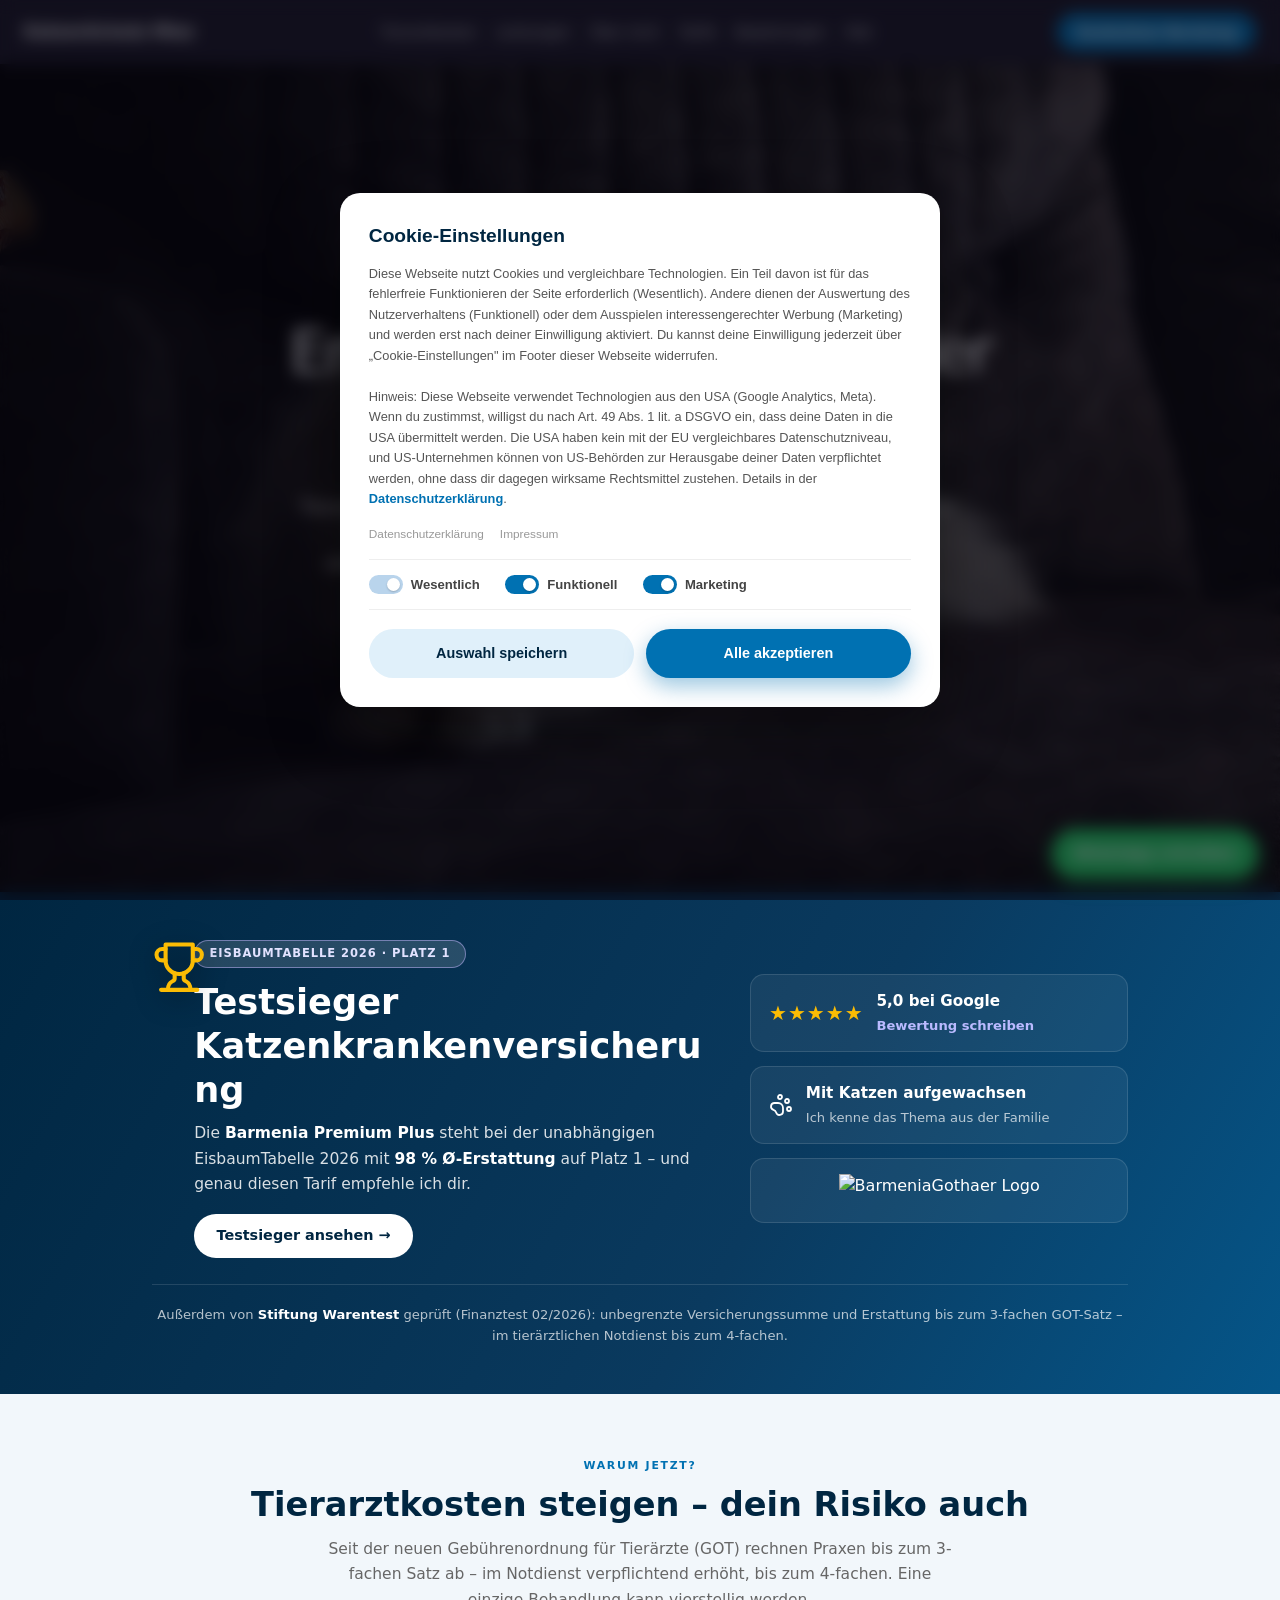
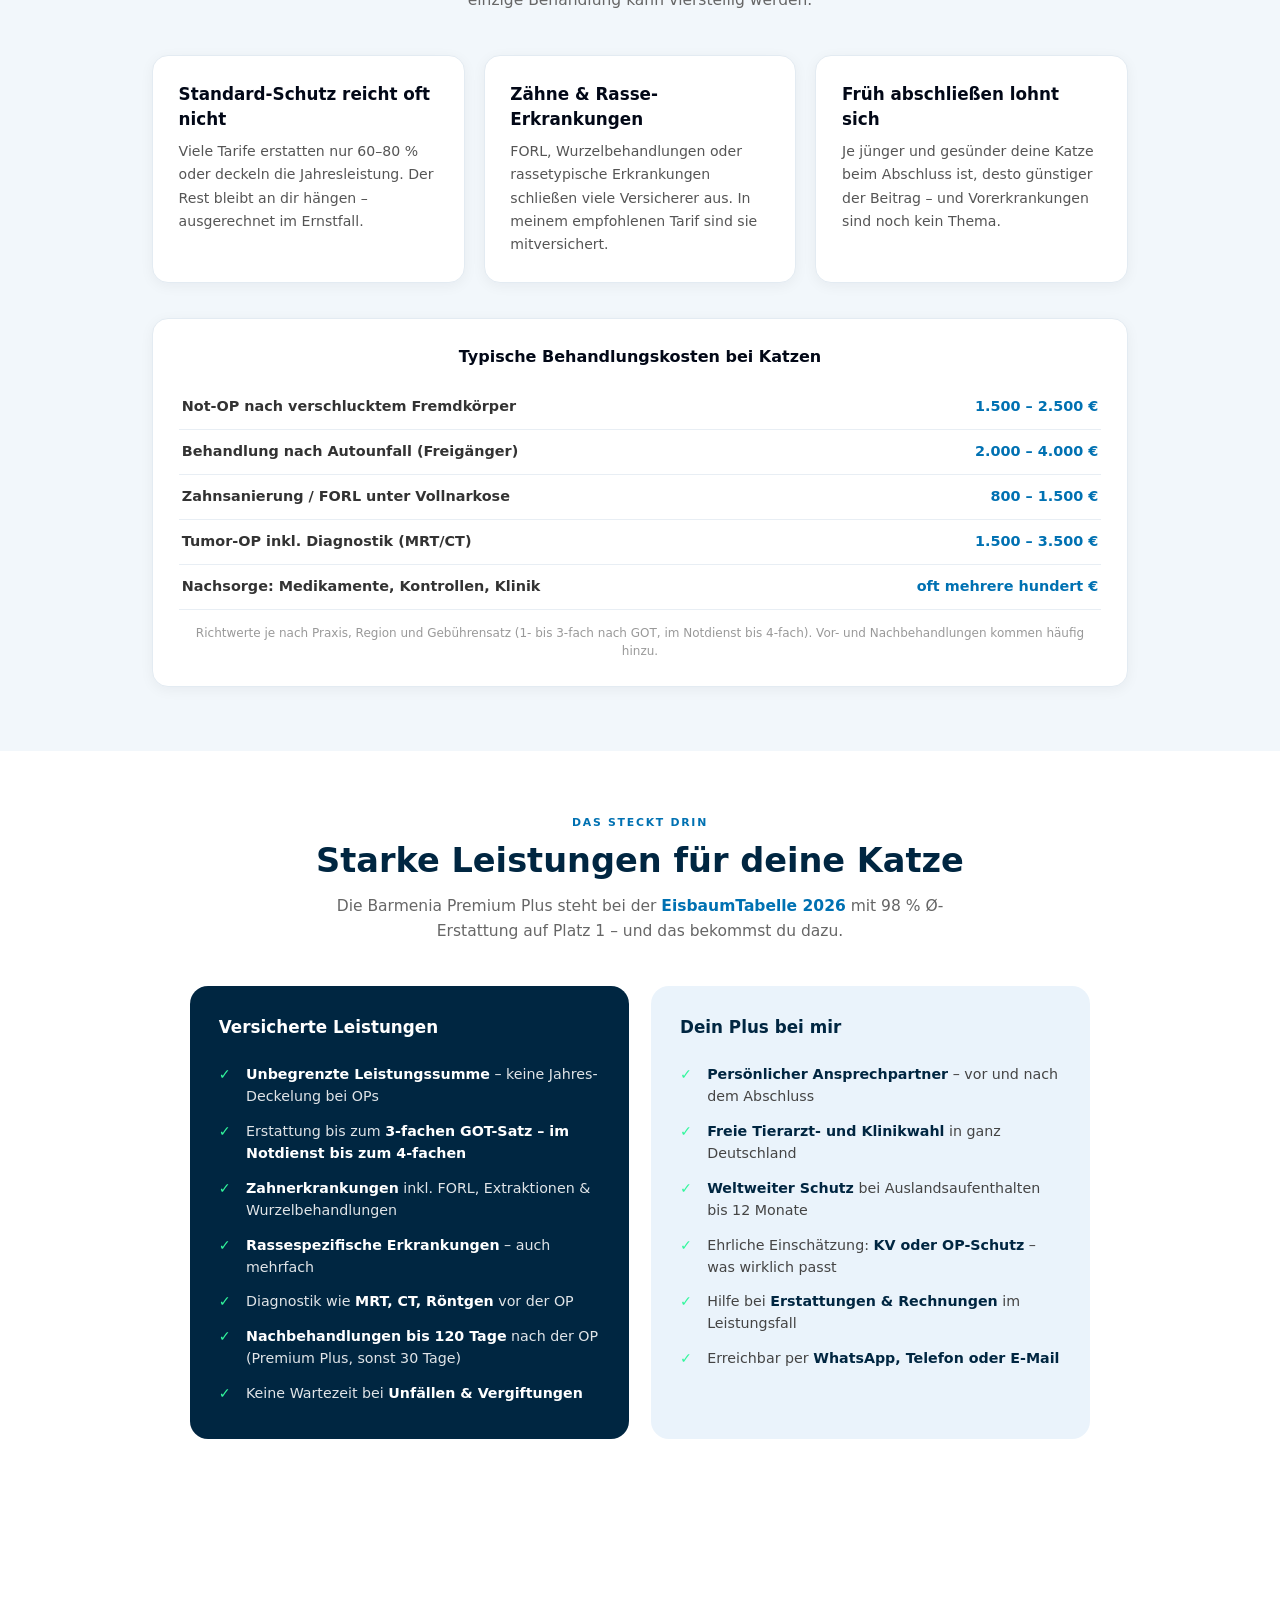
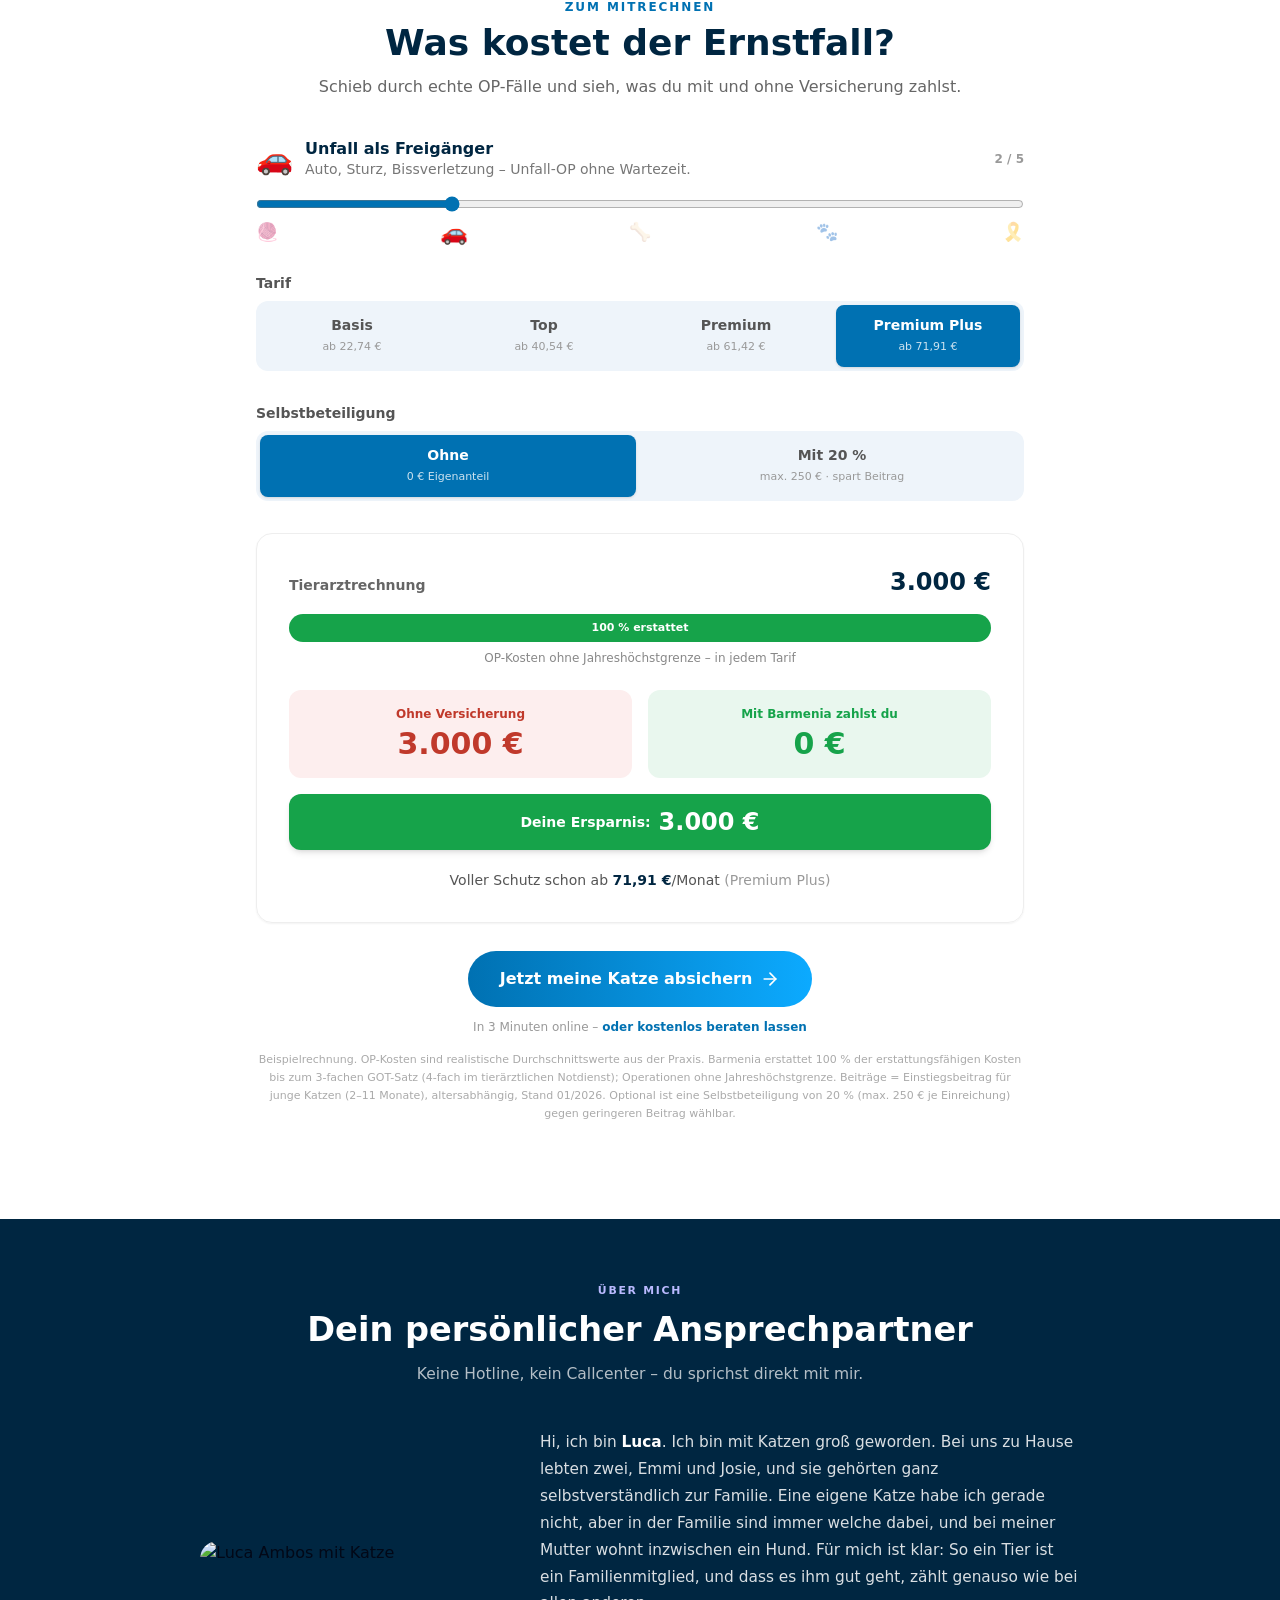
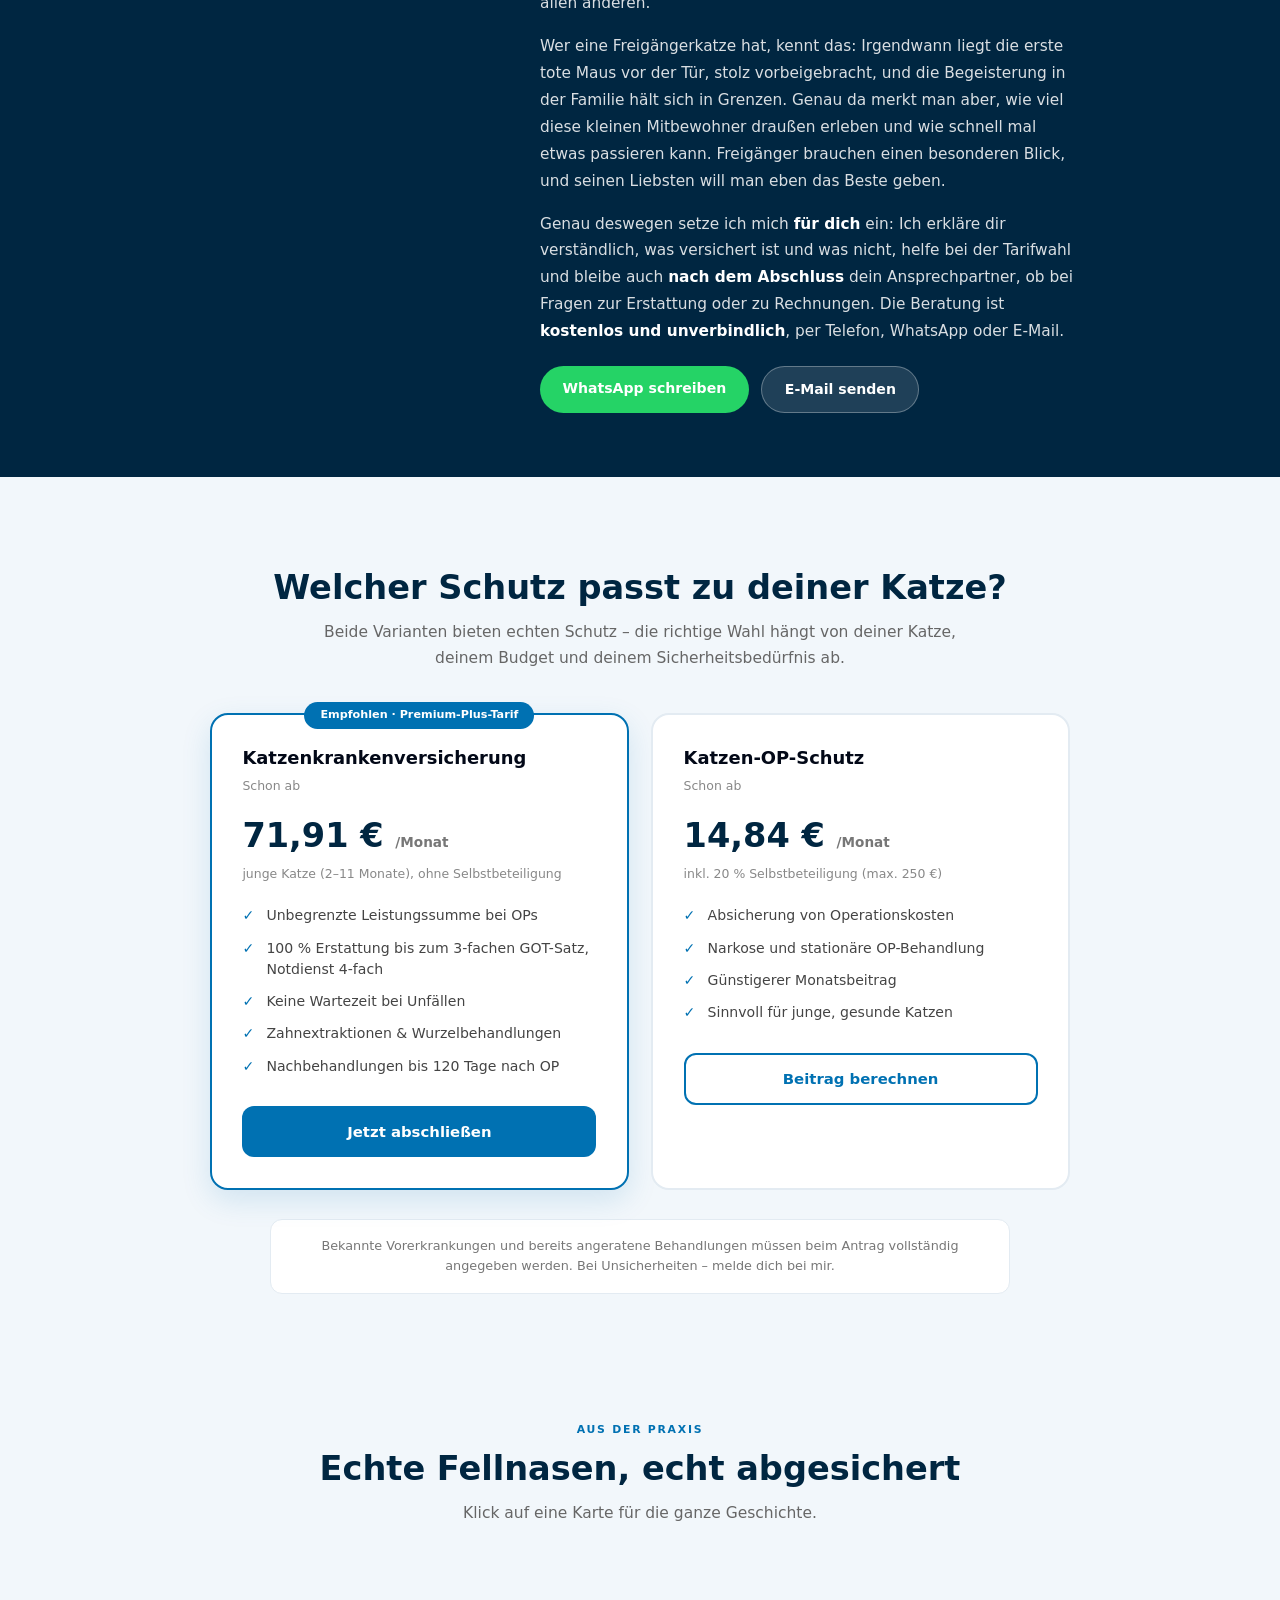
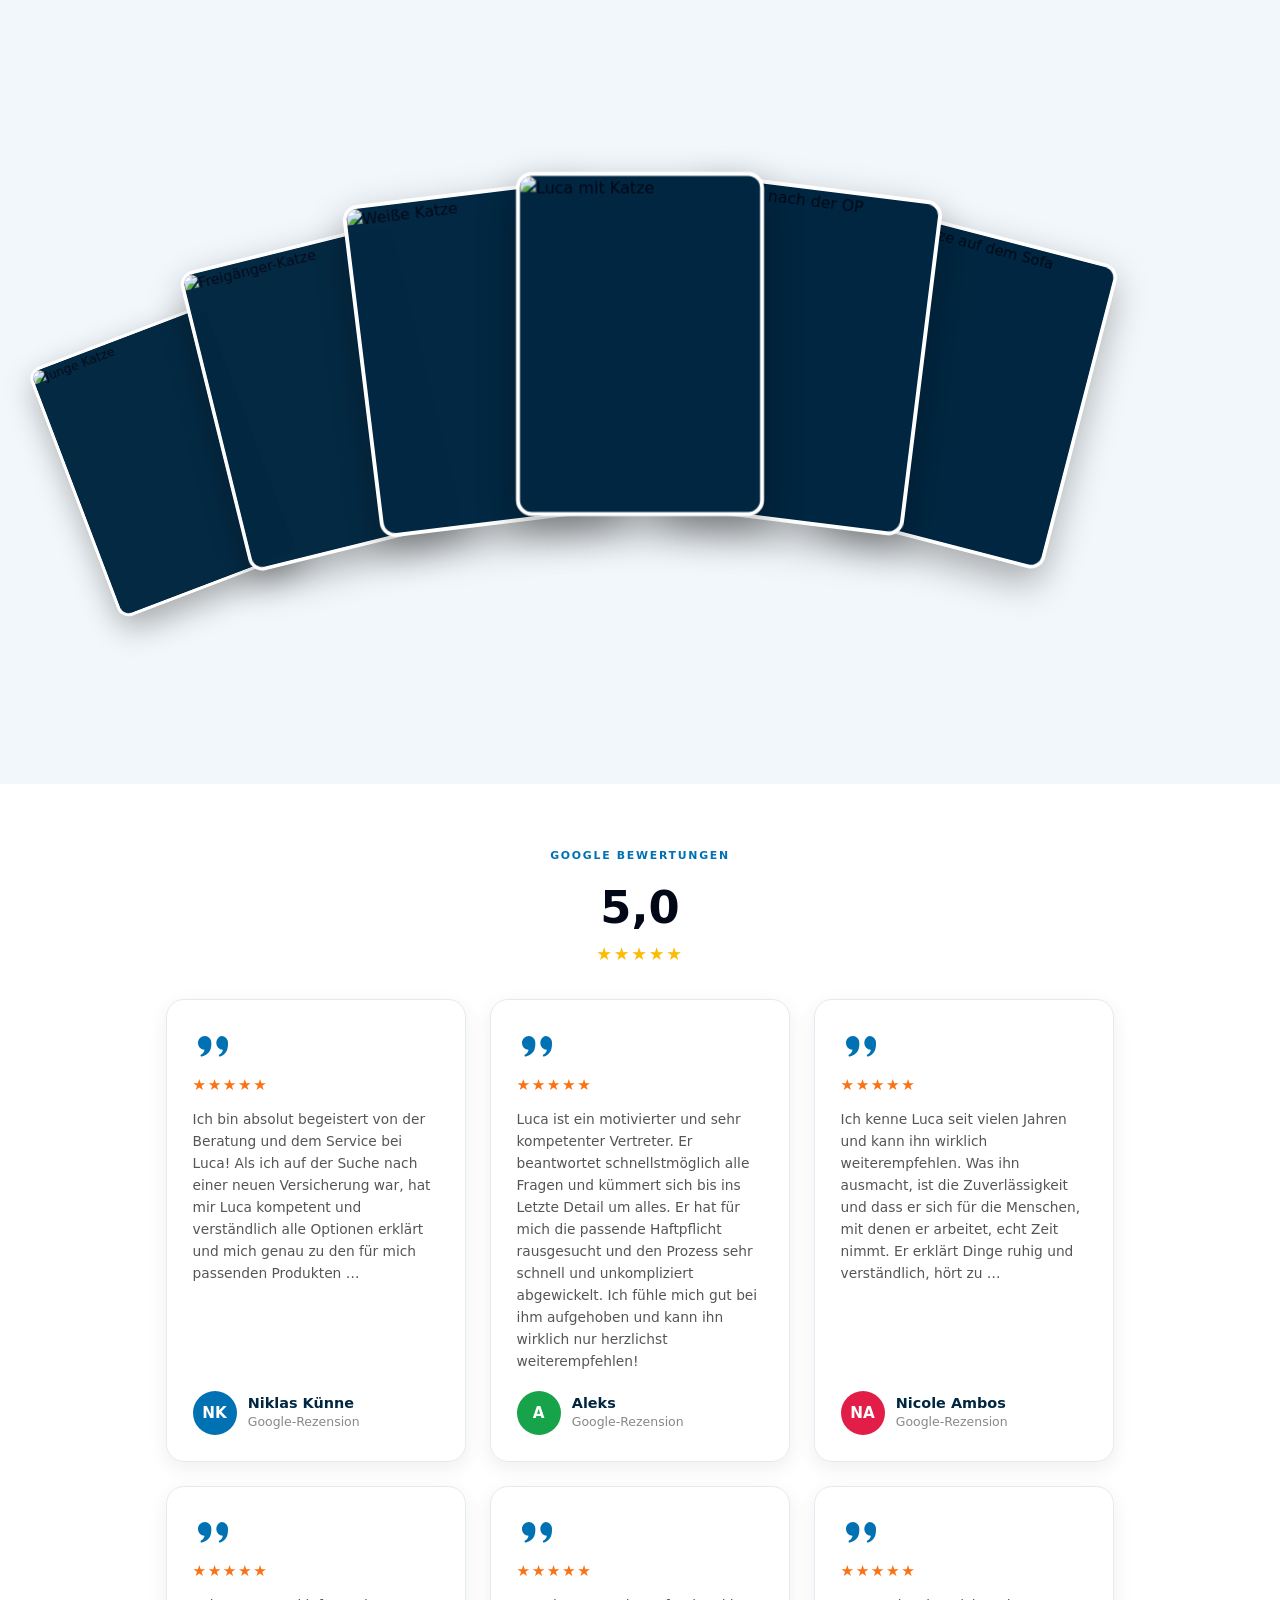
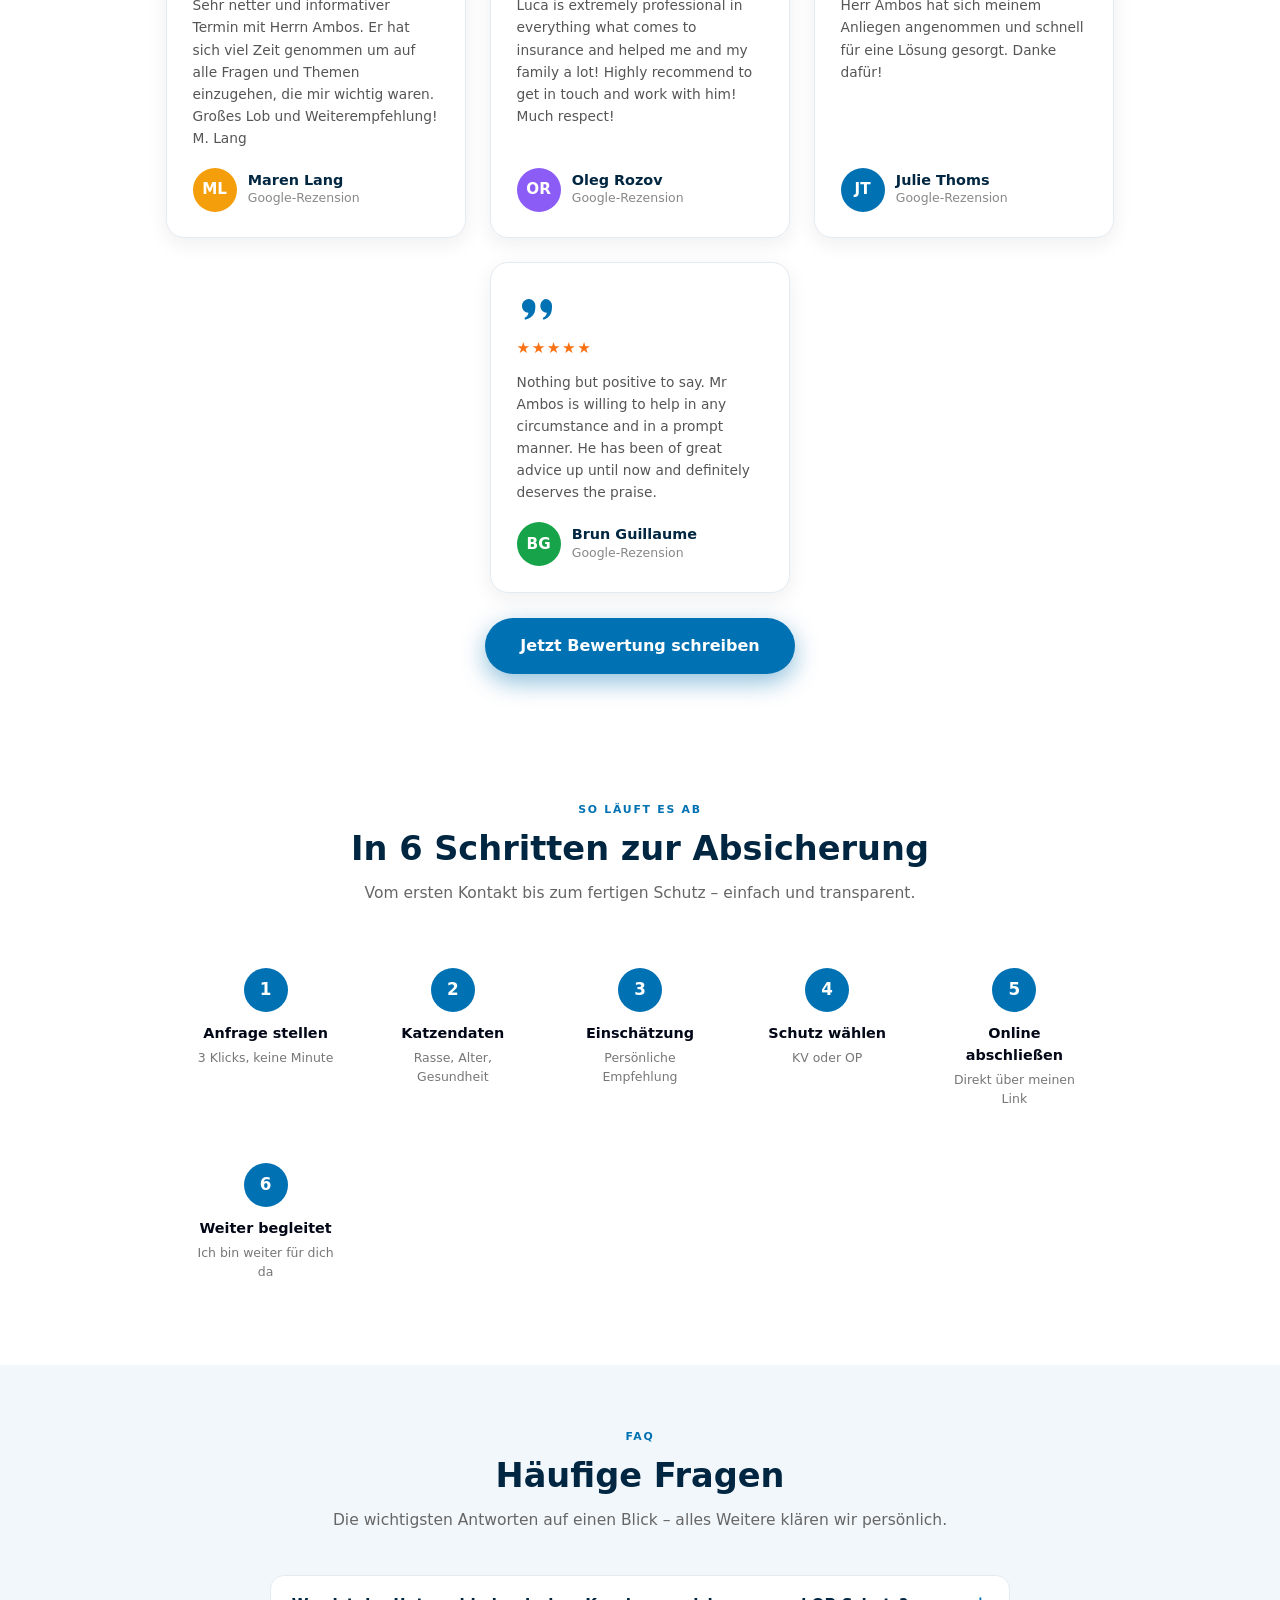
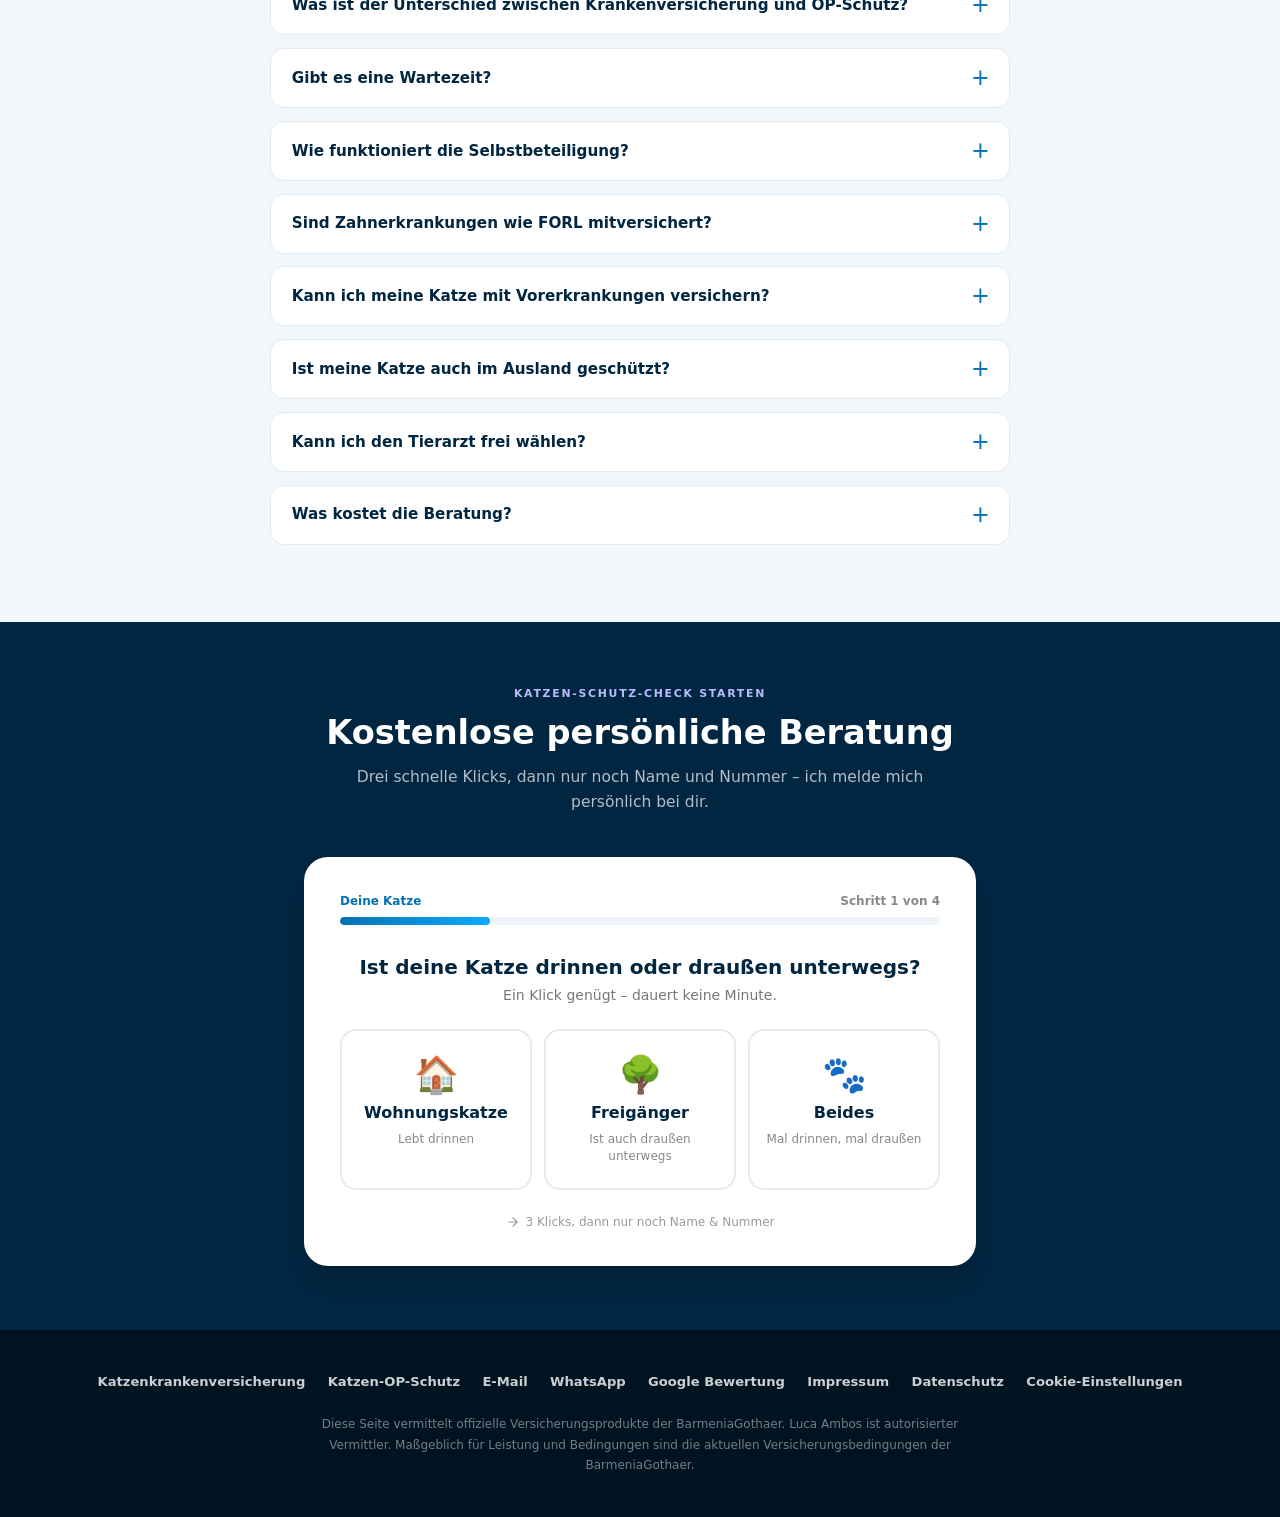
==== commit efe8407f: "Rechner: Durchstreichung entfernt; alte _astro-Bundles aufgeraeumt Co-Authored-By: Claude Fable 5 <n" ====
--- a/index.html
+++ b/index.html
@@ -1,4 +1,4 @@
-<!DOCTYPE html><html lang="de" data-astro-cid-j7pv25f6> <head><meta charset="UTF-8"><meta name="viewport" content="width=device-width, initial-scale=1.0"><title>KatzenSchutz Miez – Katzenkrankenversicherung mit Luca Ambos</title><meta name="description" content="Katzenkrankenversicherung ab 22,74 € und Katzen-OP-Schutz ab 14,84 €/Monat – BarmeniaGothaer. Persönliche Beratung durch Luca Ambos, Berlin. EisbaumTabelle Testsieger 2026."><link rel="canonical" href="https://katzenschutz-miez.de/"><link rel="icon" href="/favicon.svg" type="image/svg+xml"><meta property="og:type" content="website"><meta property="og:url" content="https://katzenschutz-miez.de/"><meta property="og:title" content="KatzenSchutz Miez – Katzenkrankenversicherung mit Luca Ambos"><meta property="og:description" content="Katzenkrankenversicherung und OP-Schutz der BarmeniaGothaer. Persönliche Beratung von Katzenmensch zu Katzenmensch."><meta property="og:image" content="https://katzenschutz-miez.de/katz_hero.jpg"><meta property="og:locale" content="de_DE"><link rel="stylesheet" href="/_astro/index.D9OahQHL.css"></head> <body data-astro-cid-j7pv25f6> <!-- NAV --> <nav data-astro-cid-j7pv25f6> <a class="nav-brand" href="#hero" data-astro-cid-j7pv25f6>KatzenSchutz Miez</a> <div class="nav-links" id="nav-links" data-astro-cid-j7pv25f6> <a href="#kosten" data-astro-cid-j7pv25f6>Tierarztkosten</a> <a href="#leistungen" data-astro-cid-j7pv25f6>Leistungen</a> <a href="#ueber" data-astro-cid-j7pv25f6>Über mich</a> <a href="#vergleich" data-astro-cid-j7pv25f6>Tarife</a> <a href="#reviews" data-astro-cid-j7pv25f6>Bewertungen</a> <a href="#faq" data-astro-cid-j7pv25f6>FAQ</a> </div> <a class="btn-nav" href="#kontakt" data-astro-cid-j7pv25f6>Kostenlose Beratung</a> <button class="nav-burger" id="nav-burger" aria-label="Menü öffnen" aria-expanded="false" aria-controls="nav-links" data-astro-cid-j7pv25f6> <svg width="24" height="24" viewBox="0 0 24 24" fill="none" stroke="currentColor" stroke-width="2.2" stroke-linecap="round" aria-hidden="true" data-astro-cid-j7pv25f6> <line x1="4" y1="7" x2="20" y2="7" data-astro-cid-j7pv25f6></line> <line x1="4" y1="12" x2="20" y2="12" data-astro-cid-j7pv25f6></line> <line x1="4" y1="17" x2="20" y2="17" data-astro-cid-j7pv25f6></line> </svg> </button> </nav> <main data-astro-cid-j7pv25f6> <div id="hero" data-astro-cid-j7pv25f6> <style>astro-island,astro-slot,astro-static-slot{display:contents}</style><script>(()=>{var e=async t=>{await(await t())()};(self.Astro||(self.Astro={})).load=e;window.dispatchEvent(new Event("astro:load"));})();;(()=>{var A=Object.defineProperty;var g=(i,o,a)=>o in i?A(i,o,{enumerable:!0,configurable:!0,writable:!0,value:a}):i[o]=a;var d=(i,o,a)=>g(i,typeof o!="symbol"?o+"":o,a);{let i={0:t=>m(t),1:t=>a(t),2:t=>new RegExp(t),3:t=>new Date(t),4:t=>new Map(a(t)),5:t=>new Set(a(t)),6:t=>BigInt(t),7:t=>new URL(t),8:t=>new Uint8Array(t),9:t=>new Uint16Array(t),10:t=>new Uint32Array(t),11:t=>1/0*t},o=t=>{let[l,e]=t;return l in i?i[l](e):void 0},a=t=>t.map(o),m=t=>typeof t!="object"||t===null?t:Object.fromEntries(Object.entries(t).map(([l,e])=>[l,o(e)]));class y extends HTMLElement{constructor(){super(...arguments);d(this,"Component");d(this,"hydrator");d(this,"hydrate",async()=>{var b;if(!this.hydrator||!this.isConnected)return;let e=(b=this.parentElement)==null?void 0:b.closest("astro-island[ssr]");if(e){e.addEventListener("astro:hydrate",this.hydrate,{once:!0});return}let c=this.querySelectorAll("astro-slot"),n={},h=this.querySelectorAll("template[data-astro-template]");for(let r of h){let s=r.closest(this.tagName);s!=null&&s.isSameNode(this)&&(n[r.getAttribute("data-astro-template")||"default"]=r.innerHTML,r.remove())}for(let r of c){let s=r.closest(this.tagName);s!=null&&s.isSameNode(this)&&(n[r.getAttribute("name")||"default"]=r.innerHTML)}let p;try{p=this.hasAttribute("props")?m(JSON.parse(this.getAttribute("props"))):{}}catch(r){let s=this.getAttribute("component-url")||"<unknown>",v=this.getAttribute("component-export");throw v&&(s+=` (export ${v})`),console.error(`[hydrate] Error parsing props for component ${s}`,this.getAttribute("props"),r),r}let u;await this.hydrator(this)(this.Component,p,n,{client:this.getAttribute("client")}),this.removeAttribute("ssr"),this.dispatchEvent(new CustomEvent("astro:hydrate"))});d(this,"unmount",()=>{this.isConnected||this.dispatchEvent(new CustomEvent("astro:unmount"))})}disconnectedCallback(){document.removeEventListener("astro:after-swap",this.unmount),document.addEventListener("astro:after-swap",this.unmount,{once:!0})}connectedCallback(){if(!this.hasAttribute("await-children")||document.readyState==="interactive"||document.readyState==="complete")this.childrenConnectedCallback();else{let e=()=>{document.removeEventListener("DOMContentLoaded",e),c.disconnect(),this.childrenConnectedCallback()},c=new MutationObserver(()=>{var n;((n=this.lastChild)==null?void 0:n.nodeType)===Node.COMMENT_NODE&&this.lastChild.nodeValue==="astro:end"&&(this.lastChild.remove(),e())});c.observe(this,{childList:!0}),document.addEventListener("DOMContentLoaded",e)}}async childrenConnectedCallback(){let e=this.getAttribute("before-hydration-url");e&&await import(e),this.start()}async start(){let e=JSON.parse(this.getAttribute("opts")),c=this.getAttribute("client");if(Astro[c]===void 0){window.addEventListener(`astro:${c}`,()=>this.start(),{once:!0});return}try{await Astro[c](async()=>{let n=this.getAttribute("renderer-url"),[h,{default:p}]=await Promise.all([import(this.getAttribute("component-url")),n?import(n):()=>()=>{}]),u=this.getAttribute("component-export")||"default";if(!u.includes("."))this.Component=h[u];else{this.Component=h;for(let f of u.split("."))this.Component=this.Component[f]}return this.hydrator=p,this.hydrate},e,this)}catch(n){console.error(`[astro-island] Error hydrating ${this.getAttribute("component-url")}`,n)}}attributeChangedCallback(){this.hydrate()}}d(y,"observedAttributes",["props"]),customElements.get("astro-island")||customElements.define("astro-island",y)}})();</script><astro-island uid="2h0L5F" prefix="r0" component-url="/_astro/animated-hero.DdBrgDqH.js" component-export="Hero" renderer-url="/_astro/client.SWu0E-Mb.js" props="{&quot;data-astro-cid-j7pv25f6&quot;:[0,true]}" ssr="" client="load" opts="{&quot;name&quot;:&quot;Hero&quot;,&quot;value&quot;:true}" await-children=""><div class="relative w-full min-h-[92vh] flex items-center overflow-hidden"><img src="/header.jpg" alt="Weiße Katze auf dem Sofa" class="hero-ken-burns absolute inset-0 w-full h-full object-cover"/><div class="absolute inset-0 bg-gradient-to-r from-black/75 via-black/55 to-black/25"></div><div class="container mx-auto relative z-10 px-4"><div class="flex gap-8 py-20 items-center justify-center flex-col"><div><a href="https://www.eisbaumtabelle.de/katze" target="_blank" rel="noopener" class="inline-flex items-center justify-center whitespace-nowrap text-sm font-medium ring-offset-background transition-colors focus-visible:outline-none focus-visible:ring-2 focus-visible:ring-ring focus-visible:ring-offset-2 disabled:pointer-events-none disabled:opacity-50 bg-secondary text-secondary-foreground hover:bg-secondary/80 h-9 rounded-md px-3 gap-4">EisbaumTabelle Testsieger 2026 <svg xmlns="http://www.w3.org/2000/svg" width="24" height="24" viewBox="0 0 24 24" fill="none" stroke="currentColor" stroke-width="2" stroke-linecap="round" stroke-linejoin="round" class="lucide lucide-move-right w-4 h-4"><path d="M18 8L22 12L18 16"></path><path d="M2 12H22"></path></svg></a></div><div class="flex gap-4 flex-col"><h1 class="text-4xl md:text-6xl max-w-3xl tracking-tighter text-center font-regular text-white"><span>Endlich Katzenschutz, der</span><span class="relative flex w-full items-center justify-center overflow-hidden text-center leading-tight min-h-[2.2em] md:min-h-[1.3em] md:pb-4 md:pt-1"> <span class="absolute inset-0 flex items-center justify-center px-2 font-semibold text-[#babaff]" style="opacity:0;transform:translateY(-100)">hält, was er verspricht</span><span class="absolute inset-0 flex items-center justify-center px-2 font-semibold text-[#babaff]" style="opacity:0;transform:translateY(-100)">bezahlbar bleibt</span><span class="absolute inset-0 flex items-center justify-center px-2 font-semibold text-[#babaff]" style="opacity:0;transform:translateY(-100)">persönlich ist</span><span class="absolute inset-0 flex items-center justify-center px-2 font-semibold text-[#babaff]" style="opacity:0;transform:translateY(-100)">fair ist</span></span></h1><p class="text-lg md:text-xl leading-relaxed tracking-tight text-white/80 max-w-2xl text-center">Tierarztkosten steigen, und eine Operation geht schnell ins Geld. Ich helfe dir, deine Katze richtig abzusichern – persönlich und verständlich, von jemandem, der mit Katzen großgeworden ist.</p></div><div class="flex flex-row gap-3 flex-wrap justify-center"><a href="#kontakt" class="inline-flex items-center justify-center whitespace-nowrap text-sm font-medium ring-offset-background transition-colors focus-visible:outline-none focus-visible:ring-2 focus-visible:ring-ring focus-visible:ring-offset-2 disabled:pointer-events-none disabled:opacity-50 border border-input bg-background hover:bg-accent hover:text-accent-foreground h-11 rounded-md px-8 gap-4">Lieber erst beraten lassen <svg xmlns="http://www.w3.org/2000/svg" width="24" height="24" viewBox="0 0 24 24" fill="none" stroke="currentColor" stroke-width="2" stroke-linecap="round" stroke-linejoin="round" class="lucide lucide-phone-call w-4 h-4"><path d="M22 16.92v3a2 2 0 0 1-2.18 2 19.79 19.79 0 0 1-8.63-3.07 19.5 19.5 0 0 1-6-6 19.79 19.79 0 0 1-3.07-8.67A2 2 0 0 1 4.11 2h3a2 2 0 0 1 2 1.72 12.84 12.84 0 0 0 .7 2.81 2 2 0 0 1-.45 2.11L8.09 9.91a16 16 0 0 0 6 6l1.27-1.27a2 2 0 0 1 2.11-.45 12.84 12.84 0 0 0 2.81.7A2 2 0 0 1 22 16.92z"></path><path d="M14.05 2a9 9 0 0 1 8 7.94"></path><path d="M14.05 6A5 5 0 0 1 18 10"></path></svg></a><a href="https://ssl.barmenia.de/online-versichern/#/tierversicherung/Beitrag?tierart=Katze&amp;versicherung=kv&amp;adm=00011802" target="_blank" rel="noopener" class="inline-flex items-center justify-center whitespace-nowrap text-sm font-medium ring-offset-background transition-colors focus-visible:outline-none focus-visible:ring-2 focus-visible:ring-ring focus-visible:ring-offset-2 disabled:pointer-events-none disabled:opacity-50 bg-primary text-primary-foreground hover:bg-primary/90 h-11 rounded-md px-8 gap-4">Jetzt Tarif berechnen <svg xmlns="http://www.w3.org/2000/svg" width="24" height="24" viewBox="0 0 24 24" fill="none" stroke="currentColor" stroke-width="2" stroke-linecap="round" stroke-linejoin="round" class="lucide lucide-move-right w-4 h-4"><path d="M18 8L22 12L18 16"></path><path d="M2 12H22"></path></svg></a></div><p class="text-sm md:text-base text-white/70 text-center -mt-2">OP-Schutz ab <strong class="text-white">14,84 €</strong> · Krankenversicherung ab<!-- --> <strong class="text-white">22,74 €</strong>/Monat</p></div></div></div><!--astro:end--></astro-island> </div> <!-- TESTSIEGER-BAND (EisbaumTabelle, prominent) --> <section id="testsieger" class="testsieger" data-astro-cid-j7pv25f6> <div class="container" data-astro-cid-j7pv25f6> <div class="ts-grid" data-astro-cid-j7pv25f6> <div class="ts-main" data-astro-cid-j7pv25f6> <div class="ts-trophy" style="color:#fbbc04" data-astro-cid-j7pv25f6> <svg width="1em" height="1em" viewBox="0 0 24 24" fill="none" stroke="currentColor" stroke-width="1.8" stroke-linecap="round" stroke-linejoin="round" aria-hidden="true" data-astro-cid-j7pv25f6> <path d="M6 9H4.5a2.5 2.5 0 0 1 0-5H6" data-astro-cid-j7pv25f6></path> <path d="M18 9h1.5a2.5 2.5 0 0 0 0-5H18" data-astro-cid-j7pv25f6></path> <path d="M4 22h16" data-astro-cid-j7pv25f6></path> <path d="M10 14.66V17c0 .55-.47.98-.97 1.21C7.85 18.75 7 20.24 7 22" data-astro-cid-j7pv25f6></path> <path d="M14 14.66V17c0 .55.47.98.97 1.21C16.15 18.75 17 20.24 17 22" data-astro-cid-j7pv25f6></path> <path d="M18 2H6v7a6 6 0 0 0 12 0V2Z" data-astro-cid-j7pv25f6></path> </svg> </div> <div data-astro-cid-j7pv25f6> <div class="ts-kicker" data-astro-cid-j7pv25f6>EisbaumTabelle 2026 · Platz 1</div> <h2 class="ts-h" data-astro-cid-j7pv25f6>Testsieger Katzenkrankenversicherung</h2> <p class="ts-sub" data-astro-cid-j7pv25f6>
+<!DOCTYPE html><html lang="de" data-astro-cid-j7pv25f6> <head><meta charset="UTF-8"><meta name="viewport" content="width=device-width, initial-scale=1.0"><title>KatzenSchutz Miez – Katzenkrankenversicherung mit Luca Ambos</title><meta name="description" content="Katzenkrankenversicherung ab 22,74 € und Katzen-OP-Schutz ab 14,84 €/Monat – BarmeniaGothaer. Persönliche Beratung durch Luca Ambos, Berlin. EisbaumTabelle Testsieger 2026."><link rel="canonical" href="https://katzenschutz-miez.de/"><link rel="icon" href="/favicon.svg" type="image/svg+xml"><meta property="og:type" content="website"><meta property="og:url" content="https://katzenschutz-miez.de/"><meta property="og:title" content="KatzenSchutz Miez – Katzenkrankenversicherung mit Luca Ambos"><meta property="og:description" content="Katzenkrankenversicherung und OP-Schutz der BarmeniaGothaer. Persönliche Beratung von Katzenmensch zu Katzenmensch."><meta property="og:image" content="https://katzenschutz-miez.de/katz_hero.jpg"><meta property="og:locale" content="de_DE"><link rel="stylesheet" href="/_astro/index.Dex3gjgB.css"></head> <body data-astro-cid-j7pv25f6> <!-- NAV --> <nav data-astro-cid-j7pv25f6> <a class="nav-brand" href="#hero" data-astro-cid-j7pv25f6>KatzenSchutz Miez</a> <div class="nav-links" id="nav-links" data-astro-cid-j7pv25f6> <a href="#kosten" data-astro-cid-j7pv25f6>Tierarztkosten</a> <a href="#leistungen" data-astro-cid-j7pv25f6>Leistungen</a> <a href="#ueber" data-astro-cid-j7pv25f6>Über mich</a> <a href="#vergleich" data-astro-cid-j7pv25f6>Tarife</a> <a href="#reviews" data-astro-cid-j7pv25f6>Bewertungen</a> <a href="#faq" data-astro-cid-j7pv25f6>FAQ</a> </div> <a class="btn-nav" href="#kontakt" data-astro-cid-j7pv25f6>Kostenlose Beratung</a> <button class="nav-burger" id="nav-burger" aria-label="Menü öffnen" aria-expanded="false" aria-controls="nav-links" data-astro-cid-j7pv25f6> <svg width="24" height="24" viewBox="0 0 24 24" fill="none" stroke="currentColor" stroke-width="2.2" stroke-linecap="round" aria-hidden="true" data-astro-cid-j7pv25f6> <line x1="4" y1="7" x2="20" y2="7" data-astro-cid-j7pv25f6></line> <line x1="4" y1="12" x2="20" y2="12" data-astro-cid-j7pv25f6></line> <line x1="4" y1="17" x2="20" y2="17" data-astro-cid-j7pv25f6></line> </svg> </button> </nav> <main data-astro-cid-j7pv25f6> <div id="hero" data-astro-cid-j7pv25f6> <style>astro-island,astro-slot,astro-static-slot{display:contents}</style><script>(()=>{var e=async t=>{await(await t())()};(self.Astro||(self.Astro={})).load=e;window.dispatchEvent(new Event("astro:load"));})();;(()=>{var A=Object.defineProperty;var g=(i,o,a)=>o in i?A(i,o,{enumerable:!0,configurable:!0,writable:!0,value:a}):i[o]=a;var d=(i,o,a)=>g(i,typeof o!="symbol"?o+"":o,a);{let i={0:t=>m(t),1:t=>a(t),2:t=>new RegExp(t),3:t=>new Date(t),4:t=>new Map(a(t)),5:t=>new Set(a(t)),6:t=>BigInt(t),7:t=>new URL(t),8:t=>new Uint8Array(t),9:t=>new Uint16Array(t),10:t=>new Uint32Array(t),11:t=>1/0*t},o=t=>{let[l,e]=t;return l in i?i[l](e):void 0},a=t=>t.map(o),m=t=>typeof t!="object"||t===null?t:Object.fromEntries(Object.entries(t).map(([l,e])=>[l,o(e)]));class y extends HTMLElement{constructor(){super(...arguments);d(this,"Component");d(this,"hydrator");d(this,"hydrate",async()=>{var b;if(!this.hydrator||!this.isConnected)return;let e=(b=this.parentElement)==null?void 0:b.closest("astro-island[ssr]");if(e){e.addEventListener("astro:hydrate",this.hydrate,{once:!0});return}let c=this.querySelectorAll("astro-slot"),n={},h=this.querySelectorAll("template[data-astro-template]");for(let r of h){let s=r.closest(this.tagName);s!=null&&s.isSameNode(this)&&(n[r.getAttribute("data-astro-template")||"default"]=r.innerHTML,r.remove())}for(let r of c){let s=r.closest(this.tagName);s!=null&&s.isSameNode(this)&&(n[r.getAttribute("name")||"default"]=r.innerHTML)}let p;try{p=this.hasAttribute("props")?m(JSON.parse(this.getAttribute("props"))):{}}catch(r){let s=this.getAttribute("component-url")||"<unknown>",v=this.getAttribute("component-export");throw v&&(s+=` (export ${v})`),console.error(`[hydrate] Error parsing props for component ${s}`,this.getAttribute("props"),r),r}let u;await this.hydrator(this)(this.Component,p,n,{client:this.getAttribute("client")}),this.removeAttribute("ssr"),this.dispatchEvent(new CustomEvent("astro:hydrate"))});d(this,"unmount",()=>{this.isConnected||this.dispatchEvent(new CustomEvent("astro:unmount"))})}disconnectedCallback(){document.removeEventListener("astro:after-swap",this.unmount),document.addEventListener("astro:after-swap",this.unmount,{once:!0})}connectedCallback(){if(!this.hasAttribute("await-children")||document.readyState==="interactive"||document.readyState==="complete")this.childrenConnectedCallback();else{let e=()=>{document.removeEventListener("DOMContentLoaded",e),c.disconnect(),this.childrenConnectedCallback()},c=new MutationObserver(()=>{var n;((n=this.lastChild)==null?void 0:n.nodeType)===Node.COMMENT_NODE&&this.lastChild.nodeValue==="astro:end"&&(this.lastChild.remove(),e())});c.observe(this,{childList:!0}),document.addEventListener("DOMContentLoaded",e)}}async childrenConnectedCallback(){let e=this.getAttribute("before-hydration-url");e&&await import(e),this.start()}async start(){let e=JSON.parse(this.getAttribute("opts")),c=this.getAttribute("client");if(Astro[c]===void 0){window.addEventListener(`astro:${c}`,()=>this.start(),{once:!0});return}try{await Astro[c](async()=>{let n=this.getAttribute("renderer-url"),[h,{default:p}]=await Promise.all([import(this.getAttribute("component-url")),n?import(n):()=>()=>{}]),u=this.getAttribute("component-export")||"default";if(!u.includes("."))this.Component=h[u];else{this.Component=h;for(let f of u.split("."))this.Component=this.Component[f]}return this.hydrator=p,this.hydrate},e,this)}catch(n){console.error(`[astro-island] Error hydrating ${this.getAttribute("component-url")}`,n)}}attributeChangedCallback(){this.hydrate()}}d(y,"observedAttributes",["props"]),customElements.get("astro-island")||customElements.define("astro-island",y)}})();</script><astro-island uid="2h0L5F" prefix="r0" component-url="/_astro/animated-hero.DdBrgDqH.js" component-export="Hero" renderer-url="/_astro/client.SWu0E-Mb.js" props="{&quot;data-astro-cid-j7pv25f6&quot;:[0,true]}" ssr="" client="load" opts="{&quot;name&quot;:&quot;Hero&quot;,&quot;value&quot;:true}" await-children=""><div class="relative w-full min-h-[92vh] flex items-center overflow-hidden"><img src="/header.jpg" alt="Weiße Katze auf dem Sofa" class="hero-ken-burns absolute inset-0 w-full h-full object-cover"/><div class="absolute inset-0 bg-gradient-to-r from-black/75 via-black/55 to-black/25"></div><div class="container mx-auto relative z-10 px-4"><div class="flex gap-8 py-20 items-center justify-center flex-col"><div><a href="https://www.eisbaumtabelle.de/katze" target="_blank" rel="noopener" class="inline-flex items-center justify-center whitespace-nowrap text-sm font-medium ring-offset-background transition-colors focus-visible:outline-none focus-visible:ring-2 focus-visible:ring-ring focus-visible:ring-offset-2 disabled:pointer-events-none disabled:opacity-50 bg-secondary text-secondary-foreground hover:bg-secondary/80 h-9 rounded-md px-3 gap-4">EisbaumTabelle Testsieger 2026 <svg xmlns="http://www.w3.org/2000/svg" width="24" height="24" viewBox="0 0 24 24" fill="none" stroke="currentColor" stroke-width="2" stroke-linecap="round" stroke-linejoin="round" class="lucide lucide-move-right w-4 h-4"><path d="M18 8L22 12L18 16"></path><path d="M2 12H22"></path></svg></a></div><div class="flex gap-4 flex-col"><h1 class="text-4xl md:text-6xl max-w-3xl tracking-tighter text-center font-regular text-white"><span>Endlich Katzenschutz, der</span><span class="relative flex w-full items-center justify-center overflow-hidden text-center leading-tight min-h-[2.2em] md:min-h-[1.3em] md:pb-4 md:pt-1"> <span class="absolute inset-0 flex items-center justify-center px-2 font-semibold text-[#babaff]" style="opacity:0;transform:translateY(-100)">hält, was er verspricht</span><span class="absolute inset-0 flex items-center justify-center px-2 font-semibold text-[#babaff]" style="opacity:0;transform:translateY(-100)">bezahlbar bleibt</span><span class="absolute inset-0 flex items-center justify-center px-2 font-semibold text-[#babaff]" style="opacity:0;transform:translateY(-100)">persönlich ist</span><span class="absolute inset-0 flex items-center justify-center px-2 font-semibold text-[#babaff]" style="opacity:0;transform:translateY(-100)">fair ist</span></span></h1><p class="text-lg md:text-xl leading-relaxed tracking-tight text-white/80 max-w-2xl text-center">Tierarztkosten steigen, und eine Operation geht schnell ins Geld. Ich helfe dir, deine Katze richtig abzusichern – persönlich und verständlich, von jemandem, der mit Katzen großgeworden ist.</p></div><div class="flex flex-row gap-3 flex-wrap justify-center"><a href="#kontakt" class="inline-flex items-center justify-center whitespace-nowrap text-sm font-medium ring-offset-background transition-colors focus-visible:outline-none focus-visible:ring-2 focus-visible:ring-ring focus-visible:ring-offset-2 disabled:pointer-events-none disabled:opacity-50 border border-input bg-background hover:bg-accent hover:text-accent-foreground h-11 rounded-md px-8 gap-4">Lieber erst beraten lassen <svg xmlns="http://www.w3.org/2000/svg" width="24" height="24" viewBox="0 0 24 24" fill="none" stroke="currentColor" stroke-width="2" stroke-linecap="round" stroke-linejoin="round" class="lucide lucide-phone-call w-4 h-4"><path d="M22 16.92v3a2 2 0 0 1-2.18 2 19.79 19.79 0 0 1-8.63-3.07 19.5 19.5 0 0 1-6-6 19.79 19.79 0 0 1-3.07-8.67A2 2 0 0 1 4.11 2h3a2 2 0 0 1 2 1.72 12.84 12.84 0 0 0 .7 2.81 2 2 0 0 1-.45 2.11L8.09 9.91a16 16 0 0 0 6 6l1.27-1.27a2 2 0 0 1 2.11-.45 12.84 12.84 0 0 0 2.81.7A2 2 0 0 1 22 16.92z"></path><path d="M14.05 2a9 9 0 0 1 8 7.94"></path><path d="M14.05 6A5 5 0 0 1 18 10"></path></svg></a><a href="https://ssl.barmenia.de/online-versichern/#/tierversicherung/Beitrag?tierart=Katze&amp;versicherung=kv&amp;adm=00011802" target="_blank" rel="noopener" class="inline-flex items-center justify-center whitespace-nowrap text-sm font-medium ring-offset-background transition-colors focus-visible:outline-none focus-visible:ring-2 focus-visible:ring-ring focus-visible:ring-offset-2 disabled:pointer-events-none disabled:opacity-50 bg-primary text-primary-foreground hover:bg-primary/90 h-11 rounded-md px-8 gap-4">Jetzt Tarif berechnen <svg xmlns="http://www.w3.org/2000/svg" width="24" height="24" viewBox="0 0 24 24" fill="none" stroke="currentColor" stroke-width="2" stroke-linecap="round" stroke-linejoin="round" class="lucide lucide-move-right w-4 h-4"><path d="M18 8L22 12L18 16"></path><path d="M2 12H22"></path></svg></a></div><p class="text-sm md:text-base text-white/70 text-center -mt-2">OP-Schutz ab <strong class="text-white">14,84 €</strong> · Krankenversicherung ab<!-- --> <strong class="text-white">22,74 €</strong>/Monat</p></div></div></div><!--astro:end--></astro-island> </div> <!-- TESTSIEGER-BAND (EisbaumTabelle, prominent) --> <section id="testsieger" class="testsieger" data-astro-cid-j7pv25f6> <div class="container" data-astro-cid-j7pv25f6> <div class="ts-grid" data-astro-cid-j7pv25f6> <div class="ts-main" data-astro-cid-j7pv25f6> <div class="ts-trophy" style="color:#fbbc04" data-astro-cid-j7pv25f6> <svg width="1em" height="1em" viewBox="0 0 24 24" fill="none" stroke="currentColor" stroke-width="1.8" stroke-linecap="round" stroke-linejoin="round" aria-hidden="true" data-astro-cid-j7pv25f6> <path d="M6 9H4.5a2.5 2.5 0 0 1 0-5H6" data-astro-cid-j7pv25f6></path> <path d="M18 9h1.5a2.5 2.5 0 0 0 0-5H18" data-astro-cid-j7pv25f6></path> <path d="M4 22h16" data-astro-cid-j7pv25f6></path> <path d="M10 14.66V17c0 .55-.47.98-.97 1.21C7.85 18.75 7 20.24 7 22" data-astro-cid-j7pv25f6></path> <path d="M14 14.66V17c0 .55.47.98.97 1.21C16.15 18.75 17 20.24 17 22" data-astro-cid-j7pv25f6></path> <path d="M18 2H6v7a6 6 0 0 0 12 0V2Z" data-astro-cid-j7pv25f6></path> </svg> </div> <div data-astro-cid-j7pv25f6> <div class="ts-kicker" data-astro-cid-j7pv25f6>EisbaumTabelle 2026 · Platz 1</div> <h2 class="ts-h" data-astro-cid-j7pv25f6>Testsieger Katzenkrankenversicherung</h2> <p class="ts-sub" data-astro-cid-j7pv25f6>
 Die <strong data-astro-cid-j7pv25f6>Barmenia Premium Plus</strong> steht bei der unabhängigen
                   EisbaumTabelle 2026 mit <strong data-astro-cid-j7pv25f6>98 % Ø-Erstattung</strong> auf Platz 1 –
                   und genau diesen Tarif empfehle ich dir.
@@ -32,7 +32,7 @@
 </li> <li data-astro-cid-j7pv25f6> <strong data-astro-cid-j7pv25f6>Weltweiter Schutz</strong> bei Auslandsaufenthalten bis 12 Monate
 </li> <li data-astro-cid-j7pv25f6>
 Ehrliche Einschätzung: <strong data-astro-cid-j7pv25f6>KV oder OP-Schutz</strong> – was wirklich passt
-</li> <li data-astro-cid-j7pv25f6>Hilfe bei <strong data-astro-cid-j7pv25f6>Erstattungen &amp; Rechnungen</strong> im Leistungsfall</li> <li data-astro-cid-j7pv25f6>Erreichbar per <strong data-astro-cid-j7pv25f6>WhatsApp, Telefon oder E-Mail</strong></li> </ul> </div> </div> </div> </section> <!-- KOSTENRECHNER (interaktiv) --> <script>(()=>{var l=(s,i,o)=>{let r=async()=>{await(await s())()},t=typeof i.value=="object"?i.value:void 0,c={rootMargin:t==null?void 0:t.rootMargin},n=new IntersectionObserver(e=>{for(let a of e)if(a.isIntersecting){n.disconnect(),r();break}},c);for(let e of o.children)n.observe(e)};(self.Astro||(self.Astro={})).visible=l;window.dispatchEvent(new Event("astro:visible"));})();</script><astro-island uid="Z1I9cqE" prefix="r1" component-url="/_astro/cost-calculator.DiPpUadP.js" component-export="default" renderer-url="/_astro/client.SWu0E-Mb.js" props="{&quot;data-astro-cid-j7pv25f6&quot;:[0,true]}" ssr="" client="visible" opts="{&quot;name&quot;:&quot;CostCalculator&quot;,&quot;value&quot;:true}" await-children=""><section class="bg-white py-16 md:py-24 px-4"><div class="max-w-3xl mx-auto"><div class="text-center mb-10"><p class="text-xs font-bold uppercase tracking-[0.16em] text-[#0071b2] mb-2">Zum Mitrechnen</p><h2 class="text-3xl md:text-4xl font-extrabold text-[#002641]">Was kostet der Ernstfall?</h2><p class="text-[#666] mt-3">Schieb durch echte OP-Fälle und sieh, was du mit und ohne Versicherung zahlst.</p></div><div class="mb-8"><div class="flex items-center justify-between mb-3"><div class="flex items-center gap-3"><span class="text-3xl" aria-hidden="true">🚗</span><div><div class="font-bold text-[#002641] leading-tight">Unfall als Freigänger</div><div class="text-sm text-[#777]">Auto, Sturz, Bissverletzung – Unfall-OP ohne Wartezeit.</div></div></div><div class="text-xs font-semibold text-[#999] whitespace-nowrap ml-3">2<!-- --> / <!-- -->5</div></div><input type="range" min="0" max="4" step="1" aria-label="Szenario wählen" class="w-full accent-[#0071b2] cursor-pointer h-2" value="1"/><div class="flex justify-between mt-2"><button aria-label="Verschluckter Fremdkörper" title="Verschluckter Fremdkörper" class="text-lg leading-none transition-transform opacity-40 hover:opacity-80">🧶</button><button aria-label="Unfall als Freigänger" title="Unfall als Freigänger" class="text-lg leading-none transition-transform scale-125">🚗</button><button aria-label="Kreuzband- / Patella-OP" title="Kreuzband- / Patella-OP" class="text-lg leading-none transition-transform opacity-40 hover:opacity-80">🦴</button><button aria-label="Harnstein- / Blasen-OP" title="Harnstein- / Blasen-OP" class="text-lg leading-none transition-transform opacity-40 hover:opacity-80">🐾</button><button aria-label="Tumor-OP + Nachsorge" title="Tumor-OP + Nachsorge" class="text-lg leading-none transition-transform opacity-40 hover:opacity-80">🎗️</button></div></div><div class="mb-8"><div class="text-sm font-semibold text-[#555] mb-2">Tarif</div><div class="grid grid-cols-2 md:grid-cols-4 gap-2 p-1 bg-[#eef4fa] rounded-xl"><button class="relative py-2.5 px-2 rounded-lg text-sm font-semibold transition-all text-[#555] hover:bg-white">Basis<span class="block text-[11px] font-medium mt-0.5 text-[#999]">ab <!-- -->22,74 €</span></button><button class="relative py-2.5 px-2 rounded-lg text-sm font-semibold transition-all text-[#555] hover:bg-white">Top<span class="block text-[11px] font-medium mt-0.5 text-[#999]">ab <!-- -->40,54 €</span></button><button class="relative py-2.5 px-2 rounded-lg text-sm font-semibold transition-all text-[#555] hover:bg-white">Premium<span class="block text-[11px] font-medium mt-0.5 text-[#999]">ab <!-- -->61,42 €</span></button><button class="relative py-2.5 px-2 rounded-lg text-sm font-semibold transition-all bg-[#0071b2] text-white shadow">Premium Plus<span class="block text-[11px] font-medium mt-0.5 text-white/80">ab <!-- -->71,91 €</span></button></div></div><div class="mb-8"><div class="text-sm font-semibold text-[#555] mb-2">Selbstbeteiligung</div><div class="grid grid-cols-2 gap-2 p-1 bg-[#eef4fa] rounded-xl"><button class="py-2.5 px-2 rounded-lg text-sm font-semibold transition-all bg-[#0071b2] text-white shadow">Ohne<span class="block text-[11px] font-medium mt-0.5 text-white/80">0 € Eigenanteil</span></button><button class="py-2.5 px-2 rounded-lg text-sm font-semibold transition-all text-[#555] hover:bg-white">Mit 20 %<span class="block text-[11px] font-medium mt-0.5 text-[#999]">max. 250 € · spart Beitrag</span></button></div></div><div class="rounded-2xl border border-[#eee] shadow-sm p-6 md:p-8"><div class="flex items-baseline justify-between mb-4"><span class="text-sm font-semibold text-[#666]">Tierarztrechnung</span><span class="text-2xl font-extrabold text-[#002641] tabular-nums">3.000 €</span></div><div class="flex h-7 w-full overflow-hidden rounded-full bg-[#fadbd8] mb-2"><div class="flex items-center justify-center bg-[#16a34a] transition-all duration-700 ease-out" style="width:100%"><span class="text-[11px] font-bold text-white px-2 whitespace-nowrap">100<!-- --> % erstattet</span></div></div><div class="text-center text-xs font-medium text-[#888] mb-6">OP-Kosten ohne Jahreshöchstgrenze – in jedem Tarif</div><div class="grid grid-cols-2 gap-4"><div class="rounded-xl bg-[#fdeeee] p-4 text-center"><div class="text-xs font-semibold text-[#c0392b] mb-1">Ohne Versicherung</div><div class="text-2xl md:text-3xl font-extrabold text-[#c0392b] tabular-nums line-through decoration-[3px] decoration-[#c0392b]/70">3.000 €</div></div><div class="rounded-xl bg-[#e9f7ee] p-4 text-center"><div class="text-xs font-semibold text-[#16a34a] mb-1">Mit Barmenia zahlst du</div><div class="text-2xl md:text-3xl font-extrabold text-[#16a34a] tabular-nums">0 €</div></div></div><div class="mt-4 flex items-center justify-center gap-2 rounded-xl bg-[#16a34a] py-3 px-4 text-white shadow-md"><span class="text-sm font-semibold">Deine Ersparnis:</span><span class="text-xl md:text-2xl font-extrabold tabular-nums">3.000 €</span></div><div class="mt-5 text-center text-sm text-[#555]">Voller Schutz schon ab <strong class="text-[#002641]">71,91 €</strong>/Monat<span class="text-[#999]"> (<!-- -->Premium Plus<!-- -->)</span></div></div><div class="mt-7 text-center"><a href="https://ssl.barmenia.de/online-versichern/#/tierversicherung/Beitrag?tierart=Katze&amp;versicherung=kv&amp;adm=00011802" target="_blank" rel="noopener" class="cta-pulse group inline-flex items-center gap-2 rounded-full bg-gradient-to-r from-[#0071b2] to-[#0caaff] px-8 py-4 text-base font-extrabold text-white transition-all duration-200 hover:-translate-y-0.5 hover:brightness-110 focus-visible:outline-none focus-visible:ring-2 focus-visible:ring-[#0071b2] focus-visible:ring-offset-2">Jetzt meine Katze absichern<svg xmlns="http://www.w3.org/2000/svg" width="24" height="24" viewBox="0 0 24 24" fill="none" stroke="currentColor" stroke-width="2" stroke-linecap="round" stroke-linejoin="round" class="lucide lucide-arrow-right h-5 w-5 transition-transform duration-200 group-hover:translate-x-1"><path d="M5 12h14"></path><path d="m12 5 7 7-7 7"></path></svg></a><div class="mt-3 text-xs text-[#999]">In 3 Minuten online –<!-- --> <a href="#kontakt" class="font-semibold text-[#0071b2] hover:underline">oder kostenlos beraten lassen</a></div></div><p class="text-[11px] leading-relaxed text-[#aaa] mt-4 text-center">Beispielrechnung. OP-Kosten sind realistische Durchschnittswerte aus der Praxis. Barmenia erstattet 100 % der erstattungsfähigen Kosten bis zum 3-fachen GOT-Satz (4-fach im tierärztlichen Notdienst); Operationen ohne Jahreshöchstgrenze. Beiträge = Einstiegsbeitrag für junge Katzen (2–11 Monate), altersabhängig, Stand 01/2026. Optional ist eine Selbstbeteiligung von 20 % (max. 250 € je Einreichung) gegen geringeren Beitrag wählbar.</p></div></section><!--astro:end--></astro-island> <!-- ÜBER MICH --> <section id="ueber" data-astro-cid-j7pv25f6> <div class="container" data-astro-cid-j7pv25f6> <div class="section-label" data-astro-cid-j7pv25f6>Über mich</div> <h2 data-astro-cid-j7pv25f6>Dein persönlicher Ansprechpartner</h2> <p class="section-sub" style="color:rgba(255,255,255,.7)" data-astro-cid-j7pv25f6>
+</li> <li data-astro-cid-j7pv25f6>Hilfe bei <strong data-astro-cid-j7pv25f6>Erstattungen &amp; Rechnungen</strong> im Leistungsfall</li> <li data-astro-cid-j7pv25f6>Erreichbar per <strong data-astro-cid-j7pv25f6>WhatsApp, Telefon oder E-Mail</strong></li> </ul> </div> </div> </div> </section> <!-- KOSTENRECHNER (interaktiv) --> <script>(()=>{var l=(s,i,o)=>{let r=async()=>{await(await s())()},t=typeof i.value=="object"?i.value:void 0,c={rootMargin:t==null?void 0:t.rootMargin},n=new IntersectionObserver(e=>{for(let a of e)if(a.isIntersecting){n.disconnect(),r();break}},c);for(let e of o.children)n.observe(e)};(self.Astro||(self.Astro={})).visible=l;window.dispatchEvent(new Event("astro:visible"));})();</script><astro-island uid="1pb2pV" prefix="r1" component-url="/_astro/cost-calculator.smY0P6iX.js" component-export="default" renderer-url="/_astro/client.SWu0E-Mb.js" props="{&quot;data-astro-cid-j7pv25f6&quot;:[0,true]}" ssr="" client="visible" opts="{&quot;name&quot;:&quot;CostCalculator&quot;,&quot;value&quot;:true}" await-children=""><section class="bg-white py-16 md:py-24 px-4"><div class="max-w-3xl mx-auto"><div class="text-center mb-10"><p class="text-xs font-bold uppercase tracking-[0.16em] text-[#0071b2] mb-2">Zum Mitrechnen</p><h2 class="text-3xl md:text-4xl font-extrabold text-[#002641]">Was kostet der Ernstfall?</h2><p class="text-[#666] mt-3">Schieb durch echte OP-Fälle und sieh, was du mit und ohne Versicherung zahlst.</p></div><div class="mb-8"><div class="flex items-center justify-between mb-3"><div class="flex items-center gap-3"><span class="text-3xl" aria-hidden="true">🚗</span><div><div class="font-bold text-[#002641] leading-tight">Unfall als Freigänger</div><div class="text-sm text-[#777]">Auto, Sturz, Bissverletzung – Unfall-OP ohne Wartezeit.</div></div></div><div class="text-xs font-semibold text-[#999] whitespace-nowrap ml-3">2<!-- --> / <!-- -->5</div></div><input type="range" min="0" max="4" step="1" aria-label="Szenario wählen" class="w-full accent-[#0071b2] cursor-pointer h-2" value="1"/><div class="flex justify-between mt-2"><button aria-label="Verschluckter Fremdkörper" title="Verschluckter Fremdkörper" class="text-lg leading-none transition-transform opacity-40 hover:opacity-80">🧶</button><button aria-label="Unfall als Freigänger" title="Unfall als Freigänger" class="text-lg leading-none transition-transform scale-125">🚗</button><button aria-label="Kreuzband- / Patella-OP" title="Kreuzband- / Patella-OP" class="text-lg leading-none transition-transform opacity-40 hover:opacity-80">🦴</button><button aria-label="Harnstein- / Blasen-OP" title="Harnstein- / Blasen-OP" class="text-lg leading-none transition-transform opacity-40 hover:opacity-80">🐾</button><button aria-label="Tumor-OP + Nachsorge" title="Tumor-OP + Nachsorge" class="text-lg leading-none transition-transform opacity-40 hover:opacity-80">🎗️</button></div></div><div class="mb-8"><div class="text-sm font-semibold text-[#555] mb-2">Tarif</div><div class="grid grid-cols-2 md:grid-cols-4 gap-2 p-1 bg-[#eef4fa] rounded-xl"><button class="relative py-2.5 px-2 rounded-lg text-sm font-semibold transition-all text-[#555] hover:bg-white">Basis<span class="block text-[11px] font-medium mt-0.5 text-[#999]">ab <!-- -->22,74 €</span></button><button class="relative py-2.5 px-2 rounded-lg text-sm font-semibold transition-all text-[#555] hover:bg-white">Top<span class="block text-[11px] font-medium mt-0.5 text-[#999]">ab <!-- -->40,54 €</span></button><button class="relative py-2.5 px-2 rounded-lg text-sm font-semibold transition-all text-[#555] hover:bg-white">Premium<span class="block text-[11px] font-medium mt-0.5 text-[#999]">ab <!-- -->61,42 €</span></button><button class="relative py-2.5 px-2 rounded-lg text-sm font-semibold transition-all bg-[#0071b2] text-white shadow">Premium Plus<span class="block text-[11px] font-medium mt-0.5 text-white/80">ab <!-- -->71,91 €</span></button></div></div><div class="mb-8"><div class="text-sm font-semibold text-[#555] mb-2">Selbstbeteiligung</div><div class="grid grid-cols-2 gap-2 p-1 bg-[#eef4fa] rounded-xl"><button class="py-2.5 px-2 rounded-lg text-sm font-semibold transition-all bg-[#0071b2] text-white shadow">Ohne<span class="block text-[11px] font-medium mt-0.5 text-white/80">0 € Eigenanteil</span></button><button class="py-2.5 px-2 rounded-lg text-sm font-semibold transition-all text-[#555] hover:bg-white">Mit 20 %<span class="block text-[11px] font-medium mt-0.5 text-[#999]">max. 250 € · spart Beitrag</span></button></div></div><div class="rounded-2xl border border-[#eee] shadow-sm p-6 md:p-8"><div class="flex items-baseline justify-between mb-4"><span class="text-sm font-semibold text-[#666]">Tierarztrechnung</span><span class="text-2xl font-extrabold text-[#002641] tabular-nums">3.000 €</span></div><div class="flex h-7 w-full overflow-hidden rounded-full bg-[#fadbd8] mb-2"><div class="flex items-center justify-center bg-[#16a34a] transition-all duration-700 ease-out" style="width:100%"><span class="text-[11px] font-bold text-white px-2 whitespace-nowrap">100<!-- --> % erstattet</span></div></div><div class="text-center text-xs font-medium text-[#888] mb-6">OP-Kosten ohne Jahreshöchstgrenze – in jedem Tarif</div><div class="grid grid-cols-2 gap-4"><div class="rounded-xl bg-[#fdeeee] p-4 text-center"><div class="text-xs font-semibold text-[#c0392b] mb-1">Ohne Versicherung</div><div class="text-2xl md:text-3xl font-extrabold text-[#c0392b] tabular-nums">3.000 €</div></div><div class="rounded-xl bg-[#e9f7ee] p-4 text-center"><div class="text-xs font-semibold text-[#16a34a] mb-1">Mit Barmenia zahlst du</div><div class="text-2xl md:text-3xl font-extrabold text-[#16a34a] tabular-nums">0 €</div></div></div><div class="mt-4 flex items-center justify-center gap-2 rounded-xl bg-[#16a34a] py-3 px-4 text-white shadow-md"><span class="text-sm font-semibold">Deine Ersparnis:</span><span class="text-xl md:text-2xl font-extrabold tabular-nums">3.000 €</span></div><div class="mt-5 text-center text-sm text-[#555]">Voller Schutz schon ab <strong class="text-[#002641]">71,91 €</strong>/Monat<span class="text-[#999]"> (<!-- -->Premium Plus<!-- -->)</span></div></div><div class="mt-7 text-center"><a href="https://ssl.barmenia.de/online-versichern/#/tierversicherung/Beitrag?tierart=Katze&amp;versicherung=kv&amp;adm=00011802" target="_blank" rel="noopener" class="cta-pulse group inline-flex items-center gap-2 rounded-full bg-gradient-to-r from-[#0071b2] to-[#0caaff] px-8 py-4 text-base font-extrabold text-white transition-all duration-200 hover:-translate-y-0.5 hover:brightness-110 focus-visible:outline-none focus-visible:ring-2 focus-visible:ring-[#0071b2] focus-visible:ring-offset-2">Jetzt meine Katze absichern<svg xmlns="http://www.w3.org/2000/svg" width="24" height="24" viewBox="0 0 24 24" fill="none" stroke="currentColor" stroke-width="2" stroke-linecap="round" stroke-linejoin="round" class="lucide lucide-arrow-right h-5 w-5 transition-transform duration-200 group-hover:translate-x-1"><path d="M5 12h14"></path><path d="m12 5 7 7-7 7"></path></svg></a><div class="mt-3 text-xs text-[#999]">In 3 Minuten online –<!-- --> <a href="#kontakt" class="font-semibold text-[#0071b2] hover:underline">oder kostenlos beraten lassen</a></div></div><p class="text-[11px] leading-relaxed text-[#aaa] mt-4 text-center">Beispielrechnung. OP-Kosten sind realistische Durchschnittswerte aus der Praxis. Barmenia erstattet 100 % der erstattungsfähigen Kosten bis zum 3-fachen GOT-Satz (4-fach im tierärztlichen Notdienst); Operationen ohne Jahreshöchstgrenze. Beiträge = Einstiegsbeitrag für junge Katzen (2–11 Monate), altersabhängig, Stand 01/2026. Optional ist eine Selbstbeteiligung von 20 % (max. 250 € je Einreichung) gegen geringeren Beitrag wählbar.</p></div></section><!--astro:end--></astro-island> <!-- ÜBER MICH --> <section id="ueber" data-astro-cid-j7pv25f6> <div class="container" data-astro-cid-j7pv25f6> <div class="section-label" data-astro-cid-j7pv25f6>Über mich</div> <h2 data-astro-cid-j7pv25f6>Dein persönlicher Ansprechpartner</h2> <p class="section-sub" style="color:rgba(255,255,255,.7)" data-astro-cid-j7pv25f6>
 Keine Hotline, kein Callcenter – du sprichst direkt mit mir.
 </p> <div class="ueber-grid" data-astro-cid-j7pv25f6> <img src="https://katzenschutz-miez.de/katz_luca.jpg" alt="Luca Ambos mit Katze" data-astro-cid-j7pv25f6> <div class="ueber-text" data-astro-cid-j7pv25f6> <p data-astro-cid-j7pv25f6>
 Hi, ich bin <strong data-astro-cid-j7pv25f6>Luca</strong>. Ich bin mit Katzen groß geworden. Bei uns
--- a/_astro/index.Dex3gjgB.css
+++ b/_astro/index.Dex3gjgB.css
@@ -0,0 +1 @@
+*,:before,:after{--tw-border-spacing-x: 0;--tw-border-spacing-y: 0;--tw-translate-x: 0;--tw-translate-y: 0;--tw-rotate: 0;--tw-skew-x: 0;--tw-skew-y: 0;--tw-scale-x: 1;--tw-scale-y: 1;--tw-pan-x: ;--tw-pan-y: ;--tw-pinch-zoom: ;--tw-scroll-snap-strictness: proximity;--tw-gradient-from-position: ;--tw-gradient-via-position: ;--tw-gradient-to-position: ;--tw-ordinal: ;--tw-slashed-zero: ;--tw-numeric-figure: ;--tw-numeric-spacing: ;--tw-numeric-fraction: ;--tw-ring-inset: ;--tw-ring-offset-width: 0px;--tw-ring-offset-color: #fff;--tw-ring-color: rgb(59 130 246 / .5);--tw-ring-offset-shadow: 0 0 #0000;--tw-ring-shadow: 0 0 #0000;--tw-shadow: 0 0 #0000;--tw-shadow-colored: 0 0 #0000;--tw-blur: ;--tw-brightness: ;--tw-contrast: ;--tw-grayscale: ;--tw-hue-rotate: ;--tw-invert: ;--tw-saturate: ;--tw-sepia: ;--tw-drop-shadow: ;--tw-backdrop-blur: ;--tw-backdrop-brightness: ;--tw-backdrop-contrast: ;--tw-backdrop-grayscale: ;--tw-backdrop-hue-rotate: ;--tw-backdrop-invert: ;--tw-backdrop-opacity: ;--tw-backdrop-saturate: ;--tw-backdrop-sepia: ;--tw-contain-size: ;--tw-contain-layout: ;--tw-contain-paint: ;--tw-contain-style: }::backdrop{--tw-border-spacing-x: 0;--tw-border-spacing-y: 0;--tw-translate-x: 0;--tw-translate-y: 0;--tw-rotate: 0;--tw-skew-x: 0;--tw-skew-y: 0;--tw-scale-x: 1;--tw-scale-y: 1;--tw-pan-x: ;--tw-pan-y: ;--tw-pinch-zoom: ;--tw-scroll-snap-strictness: proximity;--tw-gradient-from-position: ;--tw-gradient-via-position: ;--tw-gradient-to-position: ;--tw-ordinal: ;--tw-slashed-zero: ;--tw-numeric-figure: ;--tw-numeric-spacing: ;--tw-numeric-fraction: ;--tw-ring-inset: ;--tw-ring-offset-width: 0px;--tw-ring-offset-color: #fff;--tw-ring-color: rgb(59 130 246 / .5);--tw-ring-offset-shadow: 0 0 #0000;--tw-ring-shadow: 0 0 #0000;--tw-shadow: 0 0 #0000;--tw-shadow-colored: 0 0 #0000;--tw-blur: ;--tw-brightness: ;--tw-contrast: ;--tw-grayscale: ;--tw-hue-rotate: ;--tw-invert: ;--tw-saturate: ;--tw-sepia: ;--tw-drop-shadow: ;--tw-backdrop-blur: ;--tw-backdrop-brightness: ;--tw-backdrop-contrast: ;--tw-backdrop-grayscale: ;--tw-backdrop-hue-rotate: ;--tw-backdrop-invert: ;--tw-backdrop-opacity: ;--tw-backdrop-saturate: ;--tw-backdrop-sepia: ;--tw-contain-size: ;--tw-contain-layout: ;--tw-contain-paint: ;--tw-contain-style: }*,:before,:after{box-sizing:border-box;border-width:0;border-style:solid;border-color:#e5e7eb}:before,:after{--tw-content: ""}html,:host{line-height:1.5;-webkit-text-size-adjust:100%;-moz-tab-size:4;-o-tab-size:4;tab-size:4;font-family:ui-sans-serif,system-ui,sans-serif,"Apple Color Emoji","Segoe UI Emoji",Segoe UI Symbol,"Noto Color Emoji";font-feature-settings:normal;font-variation-settings:normal;-webkit-tap-highlight-color:transparent}body{margin:0;line-height:inherit}hr{height:0;color:inherit;border-top-width:1px}abbr:where([title]){-webkit-text-decoration:underline dotted;text-decoration:underline dotted}h1,h2,h3,h4,h5,h6{font-size:inherit;font-weight:inherit}a{color:inherit;text-decoration:inherit}b,strong{font-weight:bolder}code,kbd,samp,pre{font-family:ui-monospace,SFMono-Regular,Menlo,Monaco,Consolas,Liberation Mono,Courier New,monospace;font-feature-settings:normal;font-variation-settings:normal;font-size:1em}small{font-size:80%}sub,sup{font-size:75%;line-height:0;position:relative;vertical-align:baseline}sub{bottom:-.25em}sup{top:-.5em}table{text-indent:0;border-color:inherit;border-collapse:collapse}button,input,optgroup,select,textarea{font-family:inherit;font-feature-settings:inherit;font-variation-settings:inherit;font-size:100%;font-weight:inherit;line-height:inherit;letter-spacing:inherit;color:inherit;margin:0;padding:0}button,select{text-transform:none}button,input:where([type=button]),input:where([type=reset]),input:where([type=submit]){-webkit-appearance:button;background-color:transparent;background-image:none}:-moz-focusring{outline:auto}:-moz-ui-invalid{box-shadow:none}progress{vertical-align:baseline}::-webkit-inner-spin-button,::-webkit-outer-spin-button{height:auto}[type=search]{-webkit-appearance:textfield;outline-offset:-2px}::-webkit-search-decoration{-webkit-appearance:none}::-webkit-file-upload-button{-webkit-appearance:button;font:inherit}summary{display:list-item}blockquote,dl,dd,h1,h2,h3,h4,h5,h6,hr,figure,p,pre{margin:0}fieldset{margin:0;padding:0}legend{padding:0}ol,ul,menu{list-style:none;margin:0;padding:0}dialog{padding:0}textarea{resize:vertical}input::-moz-placeholder,textarea::-moz-placeholder{opacity:1;color:#9ca3af}input::placeholder,textarea::placeholder{opacity:1;color:#9ca3af}button,[role=button]{cursor:pointer}:disabled{cursor:default}img,svg,video,canvas,audio,iframe,embed,object{display:block;vertical-align:middle}img,video{max-width:100%;height:auto}[hidden]:where(:not([hidden=until-found])){display:none}:root{--background: 0 0% 100%;--foreground: 222.2 84% 4.9%;--card: 0 0% 100%;--card-foreground: 222.2 84% 4.9%;--popover: 0 0% 100%;--popover-foreground: 222.2 84% 4.9%;--primary: 202 100% 35%;--primary-foreground: 0 0% 100%;--secondary: 240 100% 94%;--secondary-foreground: 205 100% 13%;--muted: 210 40% 96.1%;--muted-foreground: 215.4 16.3% 46.9%;--accent: 240 100% 94%;--accent-foreground: 205 100% 13%;--destructive: 0 84.2% 60.2%;--destructive-foreground: 210 40% 98%;--border: 214.3 31.8% 91.4%;--input: 214.3 31.8% 91.4%;--ring: 202 100% 35%;--radius: .5rem}*{border-color:hsl(var(--border))}body{background-color:hsl(var(--background));color:hsl(var(--foreground))}html{scroll-behavior:smooth}.\!container{width:100%!important;margin-right:auto!important;margin-left:auto!important;padding-right:2rem!important;padding-left:2rem!important}.container{width:100%;margin-right:auto;margin-left:auto;padding-right:2rem;padding-left:2rem}@media (min-width: 1400px){.\!container{max-width:1400px!important}.container{max-width:1400px}}.fixed{position:fixed}.absolute{position:absolute}.relative{position:relative}.sticky{position:sticky}.inset-0{inset:0}.right-3{right:.75rem}.top-3{top:.75rem}.z-10{z-index:10}.z-20{z-index:20}.z-\[100\]{z-index:100}.mx-auto{margin-left:auto;margin-right:auto}.-mt-2{margin-top:-.5rem}.mb-1{margin-bottom:.25rem}.mb-10{margin-bottom:2.5rem}.mb-2{margin-bottom:.5rem}.mb-3{margin-bottom:.75rem}.mb-4{margin-bottom:1rem}.mb-6{margin-bottom:1.5rem}.mb-7{margin-bottom:1.75rem}.mb-8{margin-bottom:2rem}.ml-3{margin-left:.75rem}.mt-0\.5{margin-top:.125rem}.mt-1{margin-top:.25rem}.mt-2{margin-top:.5rem}.mt-3{margin-top:.75rem}.mt-4{margin-top:1rem}.mt-5{margin-top:1.25rem}.mt-6{margin-top:1.5rem}.mt-7{margin-top:1.75rem}.block{display:block}.flex{display:flex}.inline-flex{display:inline-flex}.grid{display:grid}.hidden{display:none}.h-10{height:2.5rem}.h-11{height:2.75rem}.h-12{height:3rem}.h-2{height:.5rem}.h-3\.5{height:.875rem}.h-4{height:1rem}.h-5{height:1.25rem}.h-7{height:1.75rem}.h-72{height:18rem}.h-9{height:2.25rem}.h-full{height:100%}.min-h-\[2\.2em\]{min-height:2.2em}.min-h-\[92vh\]{min-height:92vh}.w-10{width:2.5rem}.w-12{width:3rem}.w-3\.5{width:.875rem}.w-4{width:1rem}.w-5{width:1.25rem}.w-9{width:2.25rem}.w-full{width:100%}.max-w-2xl{max-width:42rem}.max-w-3xl{max-width:48rem}.max-w-\[80rem\]{max-width:80rem}.max-w-\[90rem\]{max-width:90rem}.max-w-md{max-width:28rem}.flex-shrink{flex-shrink:1}.scale-125{--tw-scale-x: 1.25;--tw-scale-y: 1.25;transform:translate(var(--tw-translate-x),var(--tw-translate-y)) rotate(var(--tw-rotate)) skew(var(--tw-skew-x)) skewY(var(--tw-skew-y)) scaleX(var(--tw-scale-x)) scaleY(var(--tw-scale-y))}.transform{transform:translate(var(--tw-translate-x),var(--tw-translate-y)) rotate(var(--tw-rotate)) skew(var(--tw-skew-x)) skewY(var(--tw-skew-y)) scaleX(var(--tw-scale-x)) scaleY(var(--tw-scale-y))}.cursor-pointer{cursor:pointer}.resize{resize:both}.grid-cols-2{grid-template-columns:repeat(2,minmax(0,1fr))}.flex-row{flex-direction:row}.flex-col{flex-direction:column}.flex-wrap{flex-wrap:wrap}.items-center{align-items:center}.items-baseline{align-items:baseline}.justify-center{justify-content:center}.justify-between{justify-content:space-between}.gap-1\.5{gap:.375rem}.gap-2{gap:.5rem}.gap-3{gap:.75rem}.gap-4{gap:1rem}.gap-8{gap:2rem}.overflow-hidden{overflow:hidden}.whitespace-nowrap{white-space:nowrap}.rounded-2xl{border-radius:1rem}.rounded-3xl{border-radius:1.5rem}.rounded-full{border-radius:9999px}.rounded-lg{border-radius:var(--radius)}.rounded-md{border-radius:calc(var(--radius) - 2px)}.rounded-xl{border-radius:.75rem}.border{border-width:1px}.border-2{border-width:2px}.border-\[\#ddd\]{--tw-border-opacity: 1;border-color:rgb(221 221 221 / var(--tw-border-opacity, 1))}.border-\[\#e3ebf2\]{--tw-border-opacity: 1;border-color:rgb(227 235 242 / var(--tw-border-opacity, 1))}.border-\[\#eee\]{--tw-border-opacity: 1;border-color:rgb(238 238 238 / var(--tw-border-opacity, 1))}.border-input{border-color:hsl(var(--input))}.bg-\[\#0071b2\]{--tw-bg-opacity: 1;background-color:rgb(0 113 178 / var(--tw-bg-opacity, 1))}.bg-\[\#16a34a\]{--tw-bg-opacity: 1;background-color:rgb(22 163 74 / var(--tw-bg-opacity, 1))}.bg-\[\#e9f7ee\]{--tw-bg-opacity: 1;background-color:rgb(233 247 238 / var(--tw-bg-opacity, 1))}.bg-\[\#eef4fa\]{--tw-bg-opacity: 1;background-color:rgb(238 244 250 / var(--tw-bg-opacity, 1))}.bg-\[\#f2f7fb\]{--tw-bg-opacity: 1;background-color:rgb(242 247 251 / var(--tw-bg-opacity, 1))}.bg-\[\#fadbd8\]{--tw-bg-opacity: 1;background-color:rgb(250 219 216 / var(--tw-bg-opacity, 1))}.bg-\[\#fdeeee\]{--tw-bg-opacity: 1;background-color:rgb(253 238 238 / var(--tw-bg-opacity, 1))}.bg-background{background-color:hsl(var(--background))}.bg-black\/50{background-color:#00000080}.bg-black\/70{background-color:#000000b3}.bg-destructive{background-color:hsl(var(--destructive))}.bg-primary{background-color:hsl(var(--primary))}.bg-secondary{background-color:hsl(var(--secondary))}.bg-white{--tw-bg-opacity: 1;background-color:rgb(255 255 255 / var(--tw-bg-opacity, 1))}.bg-gradient-to-r{background-image:linear-gradient(to right,var(--tw-gradient-stops))}.from-\[\#0071b2\]{--tw-gradient-from: #0071b2 var(--tw-gradient-from-position);--tw-gradient-to: rgb(0 113 178 / 0) var(--tw-gradient-to-position);--tw-gradient-stops: var(--tw-gradient-from), var(--tw-gradient-to)}.from-black\/75{--tw-gradient-from: rgb(0 0 0 / .75) var(--tw-gradient-from-position);--tw-gradient-to: rgb(0 0 0 / 0) var(--tw-gradient-to-position);--tw-gradient-stops: var(--tw-gradient-from), var(--tw-gradient-to)}.via-black\/55{--tw-gradient-to: rgb(0 0 0 / 0) var(--tw-gradient-to-position);--tw-gradient-stops: var(--tw-gradient-from), rgb(0 0 0 / .55) var(--tw-gradient-via-position), var(--tw-gradient-to)}.to-\[\#0caaff\]{--tw-gradient-to: #0caaff var(--tw-gradient-to-position)}.to-black\/25{--tw-gradient-to: rgb(0 0 0 / .25) var(--tw-gradient-to-position)}.object-cover{-o-object-fit:cover;object-fit:cover}.p-1{padding:.25rem}.p-3{padding:.75rem}.p-4{padding:1rem}.p-5{padding:1.25rem}.p-6{padding:1.5rem}.px-2{padding-left:.5rem;padding-right:.5rem}.px-3{padding-left:.75rem;padding-right:.75rem}.px-4{padding-left:1rem;padding-right:1rem}.px-5{padding-left:1.25rem;padding-right:1.25rem}.px-8{padding-left:2rem;padding-right:2rem}.py-16{padding-top:4rem;padding-bottom:4rem}.py-2{padding-top:.5rem;padding-bottom:.5rem}.py-2\.5{padding-top:.625rem;padding-bottom:.625rem}.py-20{padding-top:5rem;padding-bottom:5rem}.py-3{padding-top:.75rem;padding-bottom:.75rem}.py-4{padding-top:1rem;padding-bottom:1rem}.py-6{padding-top:1.5rem;padding-bottom:1.5rem}.text-left{text-align:left}.text-center{text-align:center}.text-2xl{font-size:1.5rem;line-height:2rem}.text-3xl{font-size:1.875rem;line-height:2.25rem}.text-4xl{font-size:2.25rem;line-height:2.5rem}.text-\[11px\]{font-size:11px}.text-base{font-size:1rem;line-height:1.5rem}.text-lg{font-size:1.125rem;line-height:1.75rem}.text-sm{font-size:.875rem;line-height:1.25rem}.text-xl{font-size:1.25rem;line-height:1.75rem}.text-xs{font-size:.75rem;line-height:1rem}.font-bold{font-weight:700}.font-extrabold{font-weight:800}.font-medium{font-weight:500}.font-normal{font-weight:400}.font-semibold{font-weight:600}.uppercase{text-transform:uppercase}.tabular-nums{--tw-numeric-spacing: tabular-nums;font-variant-numeric:var(--tw-ordinal) var(--tw-slashed-zero) var(--tw-numeric-figure) var(--tw-numeric-spacing) var(--tw-numeric-fraction)}.leading-none{line-height:1}.leading-relaxed{line-height:1.625}.leading-snug{line-height:1.375}.leading-tight{line-height:1.25}.tracking-\[0\.16em\]{letter-spacing:.16em}.tracking-tight{letter-spacing:-.025em}.tracking-tighter{letter-spacing:-.05em}.text-\[\#002641\]{--tw-text-opacity: 1;color:rgb(0 38 65 / var(--tw-text-opacity, 1))}.text-\[\#0071b2\]{--tw-text-opacity: 1;color:rgb(0 113 178 / var(--tw-text-opacity, 1))}.text-\[\#16a34a\]{--tw-text-opacity: 1;color:rgb(22 163 74 / var(--tw-text-opacity, 1))}.text-\[\#1a1a2e\]{--tw-text-opacity: 1;color:rgb(26 26 46 / var(--tw-text-opacity, 1))}.text-\[\#333\]{--tw-text-opacity: 1;color:rgb(51 51 51 / var(--tw-text-opacity, 1))}.text-\[\#555\]{--tw-text-opacity: 1;color:rgb(85 85 85 / var(--tw-text-opacity, 1))}.text-\[\#666\]{--tw-text-opacity: 1;color:rgb(102 102 102 / var(--tw-text-opacity, 1))}.text-\[\#777\]{--tw-text-opacity: 1;color:rgb(119 119 119 / var(--tw-text-opacity, 1))}.text-\[\#888\]{--tw-text-opacity: 1;color:rgb(136 136 136 / var(--tw-text-opacity, 1))}.text-\[\#999\]{--tw-text-opacity: 1;color:rgb(153 153 153 / var(--tw-text-opacity, 1))}.text-\[\#aaa\]{--tw-text-opacity: 1;color:rgb(170 170 170 / var(--tw-text-opacity, 1))}.text-\[\#babaff\]{--tw-text-opacity: 1;color:rgb(186 186 255 / var(--tw-text-opacity, 1))}.text-\[\#c0392b\]{--tw-text-opacity: 1;color:rgb(192 57 43 / var(--tw-text-opacity, 1))}.text-destructive-foreground{color:hsl(var(--destructive-foreground))}.text-primary{color:hsl(var(--primary))}.text-primary-foreground{color:hsl(var(--primary-foreground))}.text-secondary-foreground{color:hsl(var(--secondary-foreground))}.text-white{--tw-text-opacity: 1;color:rgb(255 255 255 / var(--tw-text-opacity, 1))}.text-white\/70{color:#ffffffb3}.text-white\/80{color:#fffc}.underline{text-decoration-line:underline}.underline-offset-4{text-underline-offset:4px}.accent-\[\#0071b2\]{accent-color:#0071b2}.opacity-40{opacity:.4}.shadow{--tw-shadow: 0 1px 3px 0 rgb(0 0 0 / .1), 0 1px 2px -1px rgb(0 0 0 / .1);--tw-shadow-colored: 0 1px 3px 0 var(--tw-shadow-color), 0 1px 2px -1px var(--tw-shadow-color);box-shadow:var(--tw-ring-offset-shadow, 0 0 #0000),var(--tw-ring-shadow, 0 0 #0000),var(--tw-shadow)}.shadow-2xl{--tw-shadow: 0 25px 50px -12px rgb(0 0 0 / .25);--tw-shadow-colored: 0 25px 50px -12px var(--tw-shadow-color);box-shadow:var(--tw-ring-offset-shadow, 0 0 #0000),var(--tw-ring-shadow, 0 0 #0000),var(--tw-shadow)}.shadow-md{--tw-shadow: 0 4px 6px -1px rgb(0 0 0 / .1), 0 2px 4px -2px rgb(0 0 0 / .1);--tw-shadow-colored: 0 4px 6px -1px var(--tw-shadow-color), 0 2px 4px -2px var(--tw-shadow-color);box-shadow:var(--tw-ring-offset-shadow, 0 0 #0000),var(--tw-ring-shadow, 0 0 #0000),var(--tw-shadow)}.shadow-sm{--tw-shadow: 0 1px 2px 0 rgb(0 0 0 / .05);--tw-shadow-colored: 0 1px 2px 0 var(--tw-shadow-color);box-shadow:var(--tw-ring-offset-shadow, 0 0 #0000),var(--tw-ring-shadow, 0 0 #0000),var(--tw-shadow)}.shadow-xl{--tw-shadow: 0 20px 25px -5px rgb(0 0 0 / .1), 0 8px 10px -6px rgb(0 0 0 / .1);--tw-shadow-colored: 0 20px 25px -5px var(--tw-shadow-color), 0 8px 10px -6px var(--tw-shadow-color);box-shadow:var(--tw-ring-offset-shadow, 0 0 #0000),var(--tw-ring-shadow, 0 0 #0000),var(--tw-shadow)}.outline{outline-style:solid}.ring{--tw-ring-offset-shadow: var(--tw-ring-inset) 0 0 0 var(--tw-ring-offset-width) var(--tw-ring-offset-color);--tw-ring-shadow: var(--tw-ring-inset) 0 0 0 calc(3px + var(--tw-ring-offset-width)) var(--tw-ring-color);box-shadow:var(--tw-ring-offset-shadow),var(--tw-ring-shadow),var(--tw-shadow, 0 0 #0000)}.ring-offset-background{--tw-ring-offset-color: hsl(var(--background))}.blur{--tw-blur: blur(8px);filter:var(--tw-blur) var(--tw-brightness) var(--tw-contrast) var(--tw-grayscale) var(--tw-hue-rotate) var(--tw-invert) var(--tw-saturate) var(--tw-sepia) var(--tw-drop-shadow)}.drop-shadow{--tw-drop-shadow: drop-shadow(0 1px 2px rgb(0 0 0 / .1)) drop-shadow(0 1px 1px rgb(0 0 0 / .06));filter:var(--tw-blur) var(--tw-brightness) var(--tw-contrast) var(--tw-grayscale) var(--tw-hue-rotate) var(--tw-invert) var(--tw-saturate) var(--tw-sepia) var(--tw-drop-shadow)}.filter{filter:var(--tw-blur) var(--tw-brightness) var(--tw-contrast) var(--tw-grayscale) var(--tw-hue-rotate) var(--tw-invert) var(--tw-saturate) var(--tw-sepia) var(--tw-drop-shadow)}.backdrop-blur-sm{--tw-backdrop-blur: blur(4px);backdrop-filter:var(--tw-backdrop-blur) var(--tw-backdrop-brightness) var(--tw-backdrop-contrast) var(--tw-backdrop-grayscale) var(--tw-backdrop-hue-rotate) var(--tw-backdrop-invert) var(--tw-backdrop-opacity) var(--tw-backdrop-saturate) var(--tw-backdrop-sepia)}.backdrop-filter{backdrop-filter:var(--tw-backdrop-blur) var(--tw-backdrop-brightness) var(--tw-backdrop-contrast) var(--tw-backdrop-grayscale) var(--tw-backdrop-hue-rotate) var(--tw-backdrop-invert) var(--tw-backdrop-opacity) var(--tw-backdrop-saturate) var(--tw-backdrop-sepia)}.transition{transition-property:color,background-color,border-color,text-decoration-color,fill,stroke,opacity,box-shadow,transform,filter,backdrop-filter;transition-timing-function:cubic-bezier(.4,0,.2,1);transition-duration:.15s}.transition-all{transition-property:all;transition-timing-function:cubic-bezier(.4,0,.2,1);transition-duration:.15s}.transition-colors{transition-property:color,background-color,border-color,text-decoration-color,fill,stroke;transition-timing-function:cubic-bezier(.4,0,.2,1);transition-duration:.15s}.transition-transform{transition-property:transform;transition-timing-function:cubic-bezier(.4,0,.2,1);transition-duration:.15s}.duration-200{transition-duration:.2s}.duration-500{transition-duration:.5s}.duration-700{transition-duration:.7s}.ease-out{transition-timing-function:cubic-bezier(0,0,.2,1)}@keyframes enter{0%{opacity:var(--tw-enter-opacity, 1);transform:translate3d(var(--tw-enter-translate-x, 0),var(--tw-enter-translate-y, 0),0) scale3d(var(--tw-enter-scale, 1),var(--tw-enter-scale, 1),var(--tw-enter-scale, 1)) rotate(var(--tw-enter-rotate, 0))}}@keyframes exit{to{opacity:var(--tw-exit-opacity, 1);transform:translate3d(var(--tw-exit-translate-x, 0),var(--tw-exit-translate-y, 0),0) scale3d(var(--tw-exit-scale, 1),var(--tw-exit-scale, 1),var(--tw-exit-scale, 1)) rotate(var(--tw-exit-rotate, 0))}}.duration-200{animation-duration:.2s}.duration-500{animation-duration:.5s}.duration-700{animation-duration:.7s}.ease-out{animation-timing-function:cubic-bezier(0,0,.2,1)}.hero-ken-burns{transform-origin:center center;animation:heroKenBurns 24s ease-in-out infinite alternate}@keyframes heroKenBurns{0%{transform:scaleX(-1)}to{transform:scale(-1.12,1.12)}}@media (prefers-reduced-motion: reduce){.hero-ken-burns{animation:none;transform:scaleX(-1)}}@keyframes ctaPulse{0%,to{box-shadow:0 10px 28px -6px #0071b28c}50%{box-shadow:0 16px 40px -4px #0071b2e6}}.cta-pulse{animation:ctaPulse 2.6s ease-in-out infinite}@media (prefers-reduced-motion: reduce){.cta-pulse{animation:none}}.fan-layout{height:25rem}@media (min-width: 480px){.fan-layout{height:29rem}}@media (min-width: 640px){.fan-layout{height:32rem}}@media (min-width: 768px){.fan-layout{height:38rem}}@media (min-width: 1024px){.fan-layout{height:43rem}}.fan-card{position:absolute;left:50%;top:50%;width:9.5rem;height:13rem;margin-left:-4.75rem;margin-top:-6.5rem;border-radius:1rem;overflow:hidden;background:#002641;box-shadow:0 16px 40px #00000052;border:4px solid #fff;will-change:transform;transform-origin:center center}@media (min-width: 480px){.fan-card{width:10.5rem;height:14.5rem;margin-left:-5.25rem;margin-top:-7.25rem}}@media (min-width: 640px){.fan-card{width:13rem;height:17.75rem;margin-left:-6.5rem;margin-top:-8.875rem}}@media (min-width: 768px){.fan-card{width:14rem;height:19.25rem;margin-left:-7rem;margin-top:-9.625rem}}@media (min-width: 1024px){.fan-card{width:15.5rem;height:21.5rem;margin-left:-7.75rem;margin-top:-10.75rem}}.hover\:-translate-y-0\.5:hover{--tw-translate-y: -.125rem;transform:translate(var(--tw-translate-x),var(--tw-translate-y)) rotate(var(--tw-rotate)) skew(var(--tw-skew-x)) skewY(var(--tw-skew-y)) scaleX(var(--tw-scale-x)) scaleY(var(--tw-scale-y))}.hover\:border-\[\#0071b2\]:hover{--tw-border-opacity: 1;border-color:rgb(0 113 178 / var(--tw-border-opacity, 1))}.hover\:bg-\[\#005a8f\]:hover{--tw-bg-opacity: 1;background-color:rgb(0 90 143 / var(--tw-bg-opacity, 1))}.hover\:bg-accent:hover{background-color:hsl(var(--accent))}.hover\:bg-black\/70:hover{background-color:#000000b3}.hover\:bg-destructive\/90:hover{background-color:hsl(var(--destructive) / .9)}.hover\:bg-primary\/90:hover{background-color:hsl(var(--primary) / .9)}.hover\:bg-secondary\/80:hover{background-color:hsl(var(--secondary) / .8)}.hover\:bg-white:hover{--tw-bg-opacity: 1;background-color:rgb(255 255 255 / var(--tw-bg-opacity, 1))}.hover\:text-\[\#0071b2\]:hover{--tw-text-opacity: 1;color:rgb(0 113 178 / var(--tw-text-opacity, 1))}.hover\:text-accent-foreground:hover{color:hsl(var(--accent-foreground))}.hover\:underline:hover{text-decoration-line:underline}.hover\:opacity-80:hover{opacity:.8}.hover\:shadow-lg:hover{--tw-shadow: 0 10px 15px -3px rgb(0 0 0 / .1), 0 4px 6px -4px rgb(0 0 0 / .1);--tw-shadow-colored: 0 10px 15px -3px var(--tw-shadow-color), 0 4px 6px -4px var(--tw-shadow-color);box-shadow:var(--tw-ring-offset-shadow, 0 0 #0000),var(--tw-ring-shadow, 0 0 #0000),var(--tw-shadow)}.hover\:brightness-110:hover{--tw-brightness: brightness(1.1);filter:var(--tw-blur) var(--tw-brightness) var(--tw-contrast) var(--tw-grayscale) var(--tw-hue-rotate) var(--tw-invert) var(--tw-saturate) var(--tw-sepia) var(--tw-drop-shadow)}.focus\:outline-none:focus{outline:2px solid transparent;outline-offset:2px}.focus\:ring-2:focus{--tw-ring-offset-shadow: var(--tw-ring-inset) 0 0 0 var(--tw-ring-offset-width) var(--tw-ring-offset-color);--tw-ring-shadow: var(--tw-ring-inset) 0 0 0 calc(2px + var(--tw-ring-offset-width)) var(--tw-ring-color);box-shadow:var(--tw-ring-offset-shadow),var(--tw-ring-shadow),var(--tw-shadow, 0 0 #0000)}.focus\:ring-\[\#0071b2\]:focus{--tw-ring-opacity: 1;--tw-ring-color: rgb(0 113 178 / var(--tw-ring-opacity, 1))}.focus-visible\:outline-none:focus-visible{outline:2px solid transparent;outline-offset:2px}.focus-visible\:ring-2:focus-visible{--tw-ring-offset-shadow: var(--tw-ring-inset) 0 0 0 var(--tw-ring-offset-width) var(--tw-ring-offset-color);--tw-ring-shadow: var(--tw-ring-inset) 0 0 0 calc(2px + var(--tw-ring-offset-width)) var(--tw-ring-color);box-shadow:var(--tw-ring-offset-shadow),var(--tw-ring-shadow),var(--tw-shadow, 0 0 #0000)}.focus-visible\:ring-\[\#0071b2\]:focus-visible{--tw-ring-opacity: 1;--tw-ring-color: rgb(0 113 178 / var(--tw-ring-opacity, 1))}.focus-visible\:ring-ring:focus-visible{--tw-ring-color: hsl(var(--ring))}.focus-visible\:ring-offset-2:focus-visible{--tw-ring-offset-width: 2px}.disabled\:pointer-events-none:disabled{pointer-events:none}.disabled\:opacity-50:disabled{opacity:.5}.disabled\:opacity-60:disabled{opacity:.6}.group:hover .group-hover\:translate-x-1{--tw-translate-x: .25rem;transform:translate(var(--tw-translate-x),var(--tw-translate-y)) rotate(var(--tw-rotate)) skew(var(--tw-skew-x)) skewY(var(--tw-skew-y)) scaleX(var(--tw-scale-x)) scaleY(var(--tw-scale-y))}@media (min-width: 640px){.sm\:grid-cols-2{grid-template-columns:repeat(2,minmax(0,1fr))}.sm\:grid-cols-3{grid-template-columns:repeat(3,minmax(0,1fr))}.sm\:p-9{padding:2.25rem}}@media (min-width: 768px){.md\:min-h-\[1\.3em\]{min-height:1.3em}.md\:grid-cols-4{grid-template-columns:repeat(4,minmax(0,1fr))}.md\:p-8{padding:2rem}.md\:px-8{padding-left:2rem;padding-right:2rem}.md\:py-24{padding-top:6rem;padding-bottom:6rem}.md\:pb-4{padding-bottom:1rem}.md\:pt-1{padding-top:.25rem}.md\:text-2xl{font-size:1.5rem;line-height:2rem}.md\:text-3xl{font-size:1.875rem;line-height:2.25rem}.md\:text-4xl{font-size:2.25rem;line-height:2.5rem}.md\:text-6xl{font-size:3.75rem;line-height:1}.md\:text-base{font-size:1rem;line-height:1.5rem}.md\:text-xl{font-size:1.25rem;line-height:1.75rem}}@media (min-width: 1024px){.lg\:py-8{padding-top:2rem;padding-bottom:2rem}}.reveal{opacity:0;transform:translateY(22px);transition:opacity .6s ease,transform .6s ease}.reveal.in-view{opacity:1;transform:none}@media (prefers-reduced-motion: reduce){.reveal{opacity:1;transform:none;transition:none}}a[data-astro-cid-j7pv25f6]{text-decoration:none}nav[data-astro-cid-j7pv25f6]{position:sticky;top:0;z-index:100;background:#12101ff5;backdrop-filter:blur(8px);padding:.8rem 1.5rem;display:flex;align-items:center;justify-content:space-between;gap:1rem}.nav-brand[data-astro-cid-j7pv25f6]{color:#fff;font-weight:800;font-size:1rem;white-space:nowrap}.nav-links[data-astro-cid-j7pv25f6]{display:flex;gap:1.2rem}.nav-links[data-astro-cid-j7pv25f6] a[data-astro-cid-j7pv25f6]{color:#fffc;font-size:.85rem}.nav-links[data-astro-cid-j7pv25f6] a[data-astro-cid-j7pv25f6]:hover{color:#fff}.btn-nav[data-astro-cid-j7pv25f6]{background:#0071b2;color:#fff;padding:.55rem 1.2rem;border-radius:30px;font-weight:700;font-size:.85rem;white-space:nowrap}.nav-burger[data-astro-cid-j7pv25f6]{display:none;background:none;border:none;color:#fff;cursor:pointer;padding:.3rem;line-height:0}@media (max-width: 760px){.nav-burger[data-astro-cid-j7pv25f6]{display:block}.nav-links[data-astro-cid-j7pv25f6]{display:none;position:absolute;top:100%;left:0;right:0;flex-direction:column;background:#12101ffa;padding:.6rem 1.5rem 1rem;gap:0}.nav-links[data-astro-cid-j7pv25f6] a[data-astro-cid-j7pv25f6]{display:block;padding:.7rem 0;border-bottom:1px solid rgba(255,255,255,.08)}nav[data-astro-cid-j7pv25f6].nav-open .nav-links[data-astro-cid-j7pv25f6]{display:flex}}section[data-astro-cid-j7pv25f6]{padding:4rem 1.5rem;scroll-margin-top:64px}.container[data-astro-cid-j7pv25f6]{max-width:1040px;margin:0 auto}.section-label[data-astro-cid-j7pv25f6]{font-size:.68rem;color:#0071b2;letter-spacing:.16em;font-weight:800;text-align:center;text-transform:uppercase;margin-bottom:.6rem}h2[data-astro-cid-j7pv25f6]{font-size:clamp(1.5rem,3.5vw,2.1rem);font-weight:900;color:#002641;text-align:center;margin-bottom:.7rem;line-height:1.25}.section-sub[data-astro-cid-j7pv25f6]{font-size:.97rem;color:#666;text-align:center;margin-bottom:2.6rem;max-width:640px;margin-left:auto;margin-right:auto;line-height:1.65}.section-sub[data-astro-cid-j7pv25f6] a[data-astro-cid-j7pv25f6]{color:#0071b2;font-weight:700}.testsieger[data-astro-cid-j7pv25f6]{background:linear-gradient(120deg,#002641,#0a3a5f 60%,#0071b2 140%);padding:3rem 1.5rem}.ts-grid[data-astro-cid-j7pv25f6]{display:grid;grid-template-columns:1.5fr 1fr;gap:2rem;align-items:center}.ts-main[data-astro-cid-j7pv25f6]{display:flex;gap:1.2rem;align-items:flex-start;min-width:0}.ts-main[data-astro-cid-j7pv25f6]>div[data-astro-cid-j7pv25f6]{min-width:0}.ts-trophy[data-astro-cid-j7pv25f6]{font-size:3.4rem;line-height:1;filter:drop-shadow(0 6px 14px rgba(0,0,0,.4))}.ts-kicker[data-astro-cid-j7pv25f6]{display:inline-block;background:#ffffff24;border:1px solid rgba(196,181,253,.5);color:#e2e2ff;font-size:.72rem;font-weight:800;letter-spacing:.08em;text-transform:uppercase;padding:.3rem .9rem;border-radius:30px;margin-bottom:.7rem}.ts-h[data-astro-cid-j7pv25f6]{color:#fff;text-align:left;font-size:clamp(1.4rem,3.2vw,2.2rem);margin-bottom:.6rem;overflow-wrap:break-word;hyphens:auto}.ts-sub[data-astro-cid-j7pv25f6]{color:#ffffffd9;font-size:.97rem;line-height:1.65;margin-bottom:1rem}.ts-sub[data-astro-cid-j7pv25f6] strong[data-astro-cid-j7pv25f6]{color:#fff}.ts-link[data-astro-cid-j7pv25f6]{display:inline-block;background:#fff;color:#002641;font-weight:800;font-size:.9rem;padding:.7rem 1.4rem;border-radius:30px}.ts-side[data-astro-cid-j7pv25f6]{display:flex;flex-direction:column;gap:.9rem}.ts-item[data-astro-cid-j7pv25f6]{display:flex;align-items:center;gap:.8rem;background:#ffffff0f;border:1px solid rgba(255,255,255,.12);border-radius:14px;padding:.9rem 1.1rem;color:#fff}.ts-stars[data-astro-cid-j7pv25f6]{color:#fbbc04;font-size:1.25rem;letter-spacing:.05em}.ts-emoji[data-astro-cid-j7pv25f6]{font-size:1.5rem}.ts-big[data-astro-cid-j7pv25f6]{font-weight:800;font-size:.95rem}.ts-item[data-astro-cid-j7pv25f6] a[data-astro-cid-j7pv25f6]{color:#babaff;font-size:.82rem;font-weight:600}.ts-muted[data-astro-cid-j7pv25f6]{color:#ffffffb3;font-size:.82rem}.ts-logo[data-astro-cid-j7pv25f6]{justify-content:center}.ts-logo[data-astro-cid-j7pv25f6] img[data-astro-cid-j7pv25f6]{height:34px;width:auto}.ts-pruef[data-astro-cid-j7pv25f6]{margin-top:1.6rem;padding-top:1.2rem;border-top:1px solid rgba(255,255,255,.12);color:#ffffffb3;font-size:.82rem;line-height:1.6;text-align:center}.ts-pruef[data-astro-cid-j7pv25f6] strong[data-astro-cid-j7pv25f6]{color:#fff}@media (max-width: 760px){.ts-grid[data-astro-cid-j7pv25f6]{grid-template-columns:1fr}.ts-h[data-astro-cid-j7pv25f6]{text-align:left}.ts-trophy[data-astro-cid-j7pv25f6]{font-size:2.6rem}.ts-main[data-astro-cid-j7pv25f6]{gap:.9rem}}#kosten[data-astro-cid-j7pv25f6]{background:#f2f7fb}.cards-3[data-astro-cid-j7pv25f6]{display:grid;grid-template-columns:repeat(auto-fit,minmax(260px,1fr));gap:1.2rem}.card[data-astro-cid-j7pv25f6]{background:#fff;border:1px solid #e3ebf2;border-radius:16px;padding:1.6rem;box-shadow:0 3px 14px #1a1a2e0d}.card[data-astro-cid-j7pv25f6] h3[data-astro-cid-j7pv25f6]{font-size:1.05rem;font-weight:800;margin-bottom:.5rem}.card[data-astro-cid-j7pv25f6] p[data-astro-cid-j7pv25f6]{font-size:.88rem;color:#555;line-height:1.65}.kosten-tabelle[data-astro-cid-j7pv25f6]{margin-top:2.2rem;background:#fff;border:1px solid #e3ebf2;border-radius:16px;padding:1.6rem;box-shadow:0 3px 14px #1a1a2e0d}.kosten-tabelle[data-astro-cid-j7pv25f6] h3[data-astro-cid-j7pv25f6]{font-size:1rem;font-weight:800;margin-bottom:1rem;text-align:center}.kosten-row[data-astro-cid-j7pv25f6]{display:flex;justify-content:space-between;align-items:center;padding:.7rem .2rem;border-bottom:1px solid #e8eef4;font-size:.9rem}.kosten-row[data-astro-cid-j7pv25f6]:last-child{border-bottom:none}.kosten-row[data-astro-cid-j7pv25f6] .kr-name[data-astro-cid-j7pv25f6]{color:#333;font-weight:600}.kosten-row[data-astro-cid-j7pv25f6] .kr-preis[data-astro-cid-j7pv25f6]{color:#0071b2;font-weight:800;white-space:nowrap;padding-left:1rem}.kosten-fussnote[data-astro-cid-j7pv25f6]{font-size:.75rem;color:#999;margin-top:.9rem;text-align:center;line-height:1.5}.leistungen-grid[data-astro-cid-j7pv25f6]{display:grid;grid-template-columns:repeat(auto-fit,minmax(300px,1fr));gap:1.4rem;max-width:900px;margin:0 auto}.leistung-block[data-astro-cid-j7pv25f6]{background:#002641;border-radius:18px;padding:1.8rem;color:#fff}.leistung-block[data-astro-cid-j7pv25f6].hell{background:#eaf3fb;color:#002641}.leistung-block[data-astro-cid-j7pv25f6] h3[data-astro-cid-j7pv25f6]{font-size:1.05rem;font-weight:800;margin-bottom:1rem}.leistung-block[data-astro-cid-j7pv25f6].hell h3[data-astro-cid-j7pv25f6]{color:#002641}.leistung-block[data-astro-cid-j7pv25f6] ul[data-astro-cid-j7pv25f6]{list-style:none;padding:0;margin:0}.leistung-block[data-astro-cid-j7pv25f6] li[data-astro-cid-j7pv25f6]{font-size:.89rem;padding:.4rem 0 .4rem 1.7rem;position:relative;line-height:1.55;color:#ffffffe0}.leistung-block[data-astro-cid-j7pv25f6].hell li[data-astro-cid-j7pv25f6]{color:#444}.leistung-block[data-astro-cid-j7pv25f6] li[data-astro-cid-j7pv25f6]:before{content:"✓";position:absolute;left:0;color:#31f79c;font-weight:900}.leistung-block[data-astro-cid-j7pv25f6] li[data-astro-cid-j7pv25f6] strong[data-astro-cid-j7pv25f6]{color:#fff}.leistung-block[data-astro-cid-j7pv25f6].hell li[data-astro-cid-j7pv25f6] strong[data-astro-cid-j7pv25f6]{color:#002641}#vergleich[data-astro-cid-j7pv25f6]{background:#f2f7fb}.vergleich-grid[data-astro-cid-j7pv25f6]{display:grid;grid-template-columns:repeat(auto-fit,minmax(290px,1fr));gap:1.4rem;max-width:860px;margin:0 auto}.plan[data-astro-cid-j7pv25f6]{border:2px solid #e3ebf2;border-radius:18px;padding:1.9rem;position:relative;background:#fff}.plan[data-astro-cid-j7pv25f6].empfohlen{border-color:#0071b2;box-shadow:0 10px 30px #0071b224}.plan-tag[data-astro-cid-j7pv25f6]{position:absolute;top:-13px;left:50%;transform:translate(-50%);background:#0071b2;color:#fff;font-size:.7rem;font-weight:800;padding:.32rem 1rem;border-radius:20px;white-space:nowrap}.plan[data-astro-cid-j7pv25f6] h3[data-astro-cid-j7pv25f6]{font-size:1.12rem;font-weight:800;margin-bottom:.3rem}.plan[data-astro-cid-j7pv25f6] .preis[data-astro-cid-j7pv25f6]{font-size:2.1rem;font-weight:900;color:#002641;margin:.6rem 0 .2rem}.plan[data-astro-cid-j7pv25f6] .preis[data-astro-cid-j7pv25f6] span[data-astro-cid-j7pv25f6]{font-size:.85rem;font-weight:600;color:#777}.plan[data-astro-cid-j7pv25f6] .preis-sub[data-astro-cid-j7pv25f6]{font-size:.78rem;color:#888;margin-bottom:1rem}.plan[data-astro-cid-j7pv25f6] ul[data-astro-cid-j7pv25f6]{list-style:none;padding:0;margin:1rem 0 1.5rem}.plan[data-astro-cid-j7pv25f6] li[data-astro-cid-j7pv25f6]{font-size:.88rem;color:#444;padding:.35rem 0 .35rem 1.5rem;position:relative;line-height:1.5}.plan[data-astro-cid-j7pv25f6] li[data-astro-cid-j7pv25f6]:before{content:"✓";position:absolute;left:0;color:#0071b2;font-weight:800}.plan[data-astro-cid-j7pv25f6] .btn-primary[data-astro-cid-j7pv25f6]{display:block;background:#0071b2;color:#fff;width:100%;text-align:center;font-size:.93rem;font-weight:800;padding:.9rem;border-radius:12px}.plan[data-astro-cid-j7pv25f6] .btn-primary[data-astro-cid-j7pv25f6]:hover{background:#005a8f}.plan[data-astro-cid-j7pv25f6] .btn-outline[data-astro-cid-j7pv25f6]{display:block;text-align:center;border:2px solid #0071b2;color:#0071b2;font-weight:800;padding:.8rem;border-radius:12px;font-size:.93rem}.hinweis[data-astro-cid-j7pv25f6]{max-width:740px;margin:1.8rem auto 0;font-size:.8rem;color:#777;text-align:center;line-height:1.6;background:#fff;border:1px solid #e3ebf2;border-radius:12px;padding:1rem 1.3rem}#ueber[data-astro-cid-j7pv25f6]{background:#002641}#ueber[data-astro-cid-j7pv25f6] .section-label[data-astro-cid-j7pv25f6]{color:#babaff}#ueber[data-astro-cid-j7pv25f6] h2[data-astro-cid-j7pv25f6]{color:#fff}.ueber-grid[data-astro-cid-j7pv25f6]{display:grid;grid-template-columns:300px 1fr;gap:2.5rem;align-items:center;max-width:880px;margin:0 auto}.ueber-grid[data-astro-cid-j7pv25f6] img[data-astro-cid-j7pv25f6]{border-radius:18px;width:100%;height:360px;-o-object-fit:cover;object-fit:cover}.ueber-text[data-astro-cid-j7pv25f6] p[data-astro-cid-j7pv25f6]{color:#ffffffd9;font-size:.96rem;line-height:1.75;margin-bottom:1rem}.ueber-text[data-astro-cid-j7pv25f6] strong[data-astro-cid-j7pv25f6]{color:#fff}.ueber-ctas[data-astro-cid-j7pv25f6]{display:flex;gap:.8rem;flex-wrap:wrap;margin-top:1.3rem}.btn-wa[data-astro-cid-j7pv25f6]{background:#25d366;color:#fff;padding:.75rem 1.4rem;border-radius:30px;font-weight:800;font-size:.88rem;display:inline-block}.btn-mail[data-astro-cid-j7pv25f6]{background:#ffffff1f;color:#fff;padding:.75rem 1.4rem;border-radius:30px;font-weight:700;font-size:.88rem;border:1px solid rgba(255,255,255,.3);display:inline-block}@media (max-width: 700px){.ueber-grid[data-astro-cid-j7pv25f6]{grid-template-columns:1fr}}.szenarien[data-astro-cid-j7pv25f6]{background:#f2f7fb}#reviews[data-astro-cid-j7pv25f6]{background:#fff}.review-head[data-astro-cid-j7pv25f6]{text-align:center;margin-bottom:2rem}.review-head[data-astro-cid-j7pv25f6] .score[data-astro-cid-j7pv25f6]{font-size:2.8rem;font-weight:900}.stars[data-astro-cid-j7pv25f6]{color:#fbbc04;font-size:1.1rem;letter-spacing:.1em}.review-grid[data-astro-cid-j7pv25f6]{display:flex;flex-wrap:wrap;justify-content:center;gap:1.5rem}.review-card[data-astro-cid-j7pv25f6]{display:flex;flex-direction:column;width:300px;min-height:250px;background:#fff;border:1px solid #e3ebf2;border-radius:18px;padding:1.6rem;box-shadow:0 6px 20px #1a1a2e12}.review-quote[data-astro-cid-j7pv25f6]{width:40px;height:40px;color:#0071b2;margin-bottom:.5rem}.review-card[data-astro-cid-j7pv25f6] .stars[data-astro-cid-j7pv25f6]{color:#f97316;font-size:.95rem;margin-bottom:.7rem}.review-card[data-astro-cid-j7pv25f6] p[data-astro-cid-j7pv25f6]{font-size:.86rem;color:#555;line-height:1.6;margin-bottom:1.2rem}.review-author[data-astro-cid-j7pv25f6]{display:flex;align-items:center;gap:.7rem;margin-top:auto}.review-avatar[data-astro-cid-j7pv25f6]{display:flex;align-items:center;justify-content:center;width:44px;height:44px;border-radius:50%;color:#fff;font-weight:700;font-size:.95rem;flex-shrink:0}.review-avatar-img[data-astro-cid-j7pv25f6]{width:44px;height:44px;border-radius:50%;-o-object-fit:cover;object-fit:cover;flex-shrink:0}.review-name[data-astro-cid-j7pv25f6]{font-weight:700;color:#002641;font-size:.9rem;line-height:1.2}.review-source[data-astro-cid-j7pv25f6]{font-size:.78rem;color:#888}.review-cta[data-astro-cid-j7pv25f6]{text-align:center;margin-top:1.6rem}.review-cta[data-astro-cid-j7pv25f6] .btn-primary[data-astro-cid-j7pv25f6]{display:inline-block;background:#0071b2;color:#fff;padding:1rem 2.2rem;border-radius:30px;font-weight:800;font-size:1rem;box-shadow:0 8px 24px #0071b273}.review-cta[data-astro-cid-j7pv25f6] .btn-primary[data-astro-cid-j7pv25f6]:hover{background:#005a8f}.steps[data-astro-cid-j7pv25f6]{display:grid;grid-template-columns:repeat(auto-fit,minmax(150px,1fr));gap:1rem;max-width:920px;margin:0 auto}.step[data-astro-cid-j7pv25f6]{text-align:center;padding:1.2rem .8rem}.step[data-astro-cid-j7pv25f6] .num[data-astro-cid-j7pv25f6]{width:44px;height:44px;border-radius:50%;background:#0071b2;color:#fff;font-weight:900;display:flex;align-items:center;justify-content:center;margin:0 auto .7rem;font-size:1.05rem}.step[data-astro-cid-j7pv25f6] h3[data-astro-cid-j7pv25f6]{font-size:.9rem;font-weight:800;margin-bottom:.3rem}.step[data-astro-cid-j7pv25f6] p[data-astro-cid-j7pv25f6]{font-size:.78rem;color:#777;line-height:1.5}#faq[data-astro-cid-j7pv25f6]{background:#f2f7fb}.faq-list[data-astro-cid-j7pv25f6]{max-width:740px;margin:0 auto}details[data-astro-cid-j7pv25f6]{background:#fff;border:1px solid #e3ebf2;border-radius:14px;margin-bottom:.8rem;overflow:hidden}summary[data-astro-cid-j7pv25f6]{cursor:pointer;font-weight:700;font-size:.95rem;padding:1.1rem 3rem 1.1rem 1.3rem;list-style:none;position:relative;color:#002641}summary[data-astro-cid-j7pv25f6]::-webkit-details-marker{display:none}summary[data-astro-cid-j7pv25f6]:after{content:"+";position:absolute;right:1.2rem;top:50%;transform:translateY(-50%);font-size:1.4rem;font-weight:400;color:#0071b2;transition:transform .2s}details[data-astro-cid-j7pv25f6][open] summary[data-astro-cid-j7pv25f6]:after{transform:translateY(-50%) rotate(45deg)}.faq-a[data-astro-cid-j7pv25f6]{padding:0 1.3rem 1.2rem;font-size:.89rem;color:#555;line-height:1.7}#kontakt[data-astro-cid-j7pv25f6]{background:#002641}#kontakt[data-astro-cid-j7pv25f6] .section-label[data-astro-cid-j7pv25f6]{color:#babaff}#kontakt[data-astro-cid-j7pv25f6] h2[data-astro-cid-j7pv25f6]{color:#fff}#kontakt[data-astro-cid-j7pv25f6] .section-sub[data-astro-cid-j7pv25f6]{color:#ffffffb3}form[data-astro-cid-j7pv25f6]{max-width:660px;margin:0 auto;background:#fff;border-radius:20px;padding:2.2rem}.form-block[data-astro-cid-j7pv25f6]{margin-bottom:1.4rem}.form-block-title[data-astro-cid-j7pv25f6]{font-size:.7rem;font-weight:800;color:#0071b2;text-transform:uppercase;letter-spacing:.12em;margin-bottom:.8rem}.form-row[data-astro-cid-j7pv25f6]{display:grid;grid-template-columns:1fr 1fr;gap:.9rem}@media (max-width: 560px){.form-row[data-astro-cid-j7pv25f6]{grid-template-columns:1fr}}label[data-astro-cid-j7pv25f6]{display:block;font-size:.8rem;font-weight:700;margin-bottom:.3rem;color:#333}input[data-astro-cid-j7pv25f6],select[data-astro-cid-j7pv25f6],textarea[data-astro-cid-j7pv25f6]{width:100%;padding:.72rem .9rem;border:1px solid #ddd;border-radius:10px;font-size:.9rem;font-family:inherit;margin-bottom:.9rem;background:#fff;color:#002641}input[data-astro-cid-j7pv25f6]:focus,select[data-astro-cid-j7pv25f6]:focus,textarea[data-astro-cid-j7pv25f6]:focus{outline:2px solid #0071b2;border-color:transparent}button[data-astro-cid-j7pv25f6][type=submit]{width:100%;background:#0071b2;color:#fff;border:none;padding:1.05rem;border-radius:30px;font-weight:800;font-size:1rem;cursor:pointer}button[data-astro-cid-j7pv25f6][type=submit]:hover{background:#005a8f}.form-note[data-astro-cid-j7pv25f6]{font-size:.75rem;color:#888;text-align:center;margin-top:.8rem}footer[data-astro-cid-j7pv25f6]{background:#001320;color:#ffffffa6;padding:2.6rem 1.5rem;text-align:center;font-size:.82rem}.footer-links[data-astro-cid-j7pv25f6]{display:flex;gap:1.4rem;justify-content:center;flex-wrap:wrap;margin-bottom:1.4rem}.footer-links[data-astro-cid-j7pv25f6] a[data-astro-cid-j7pv25f6]{color:#fffc;font-weight:600}.footer-links[data-astro-cid-j7pv25f6] a[data-astro-cid-j7pv25f6]:hover{color:#fff}footer[data-astro-cid-j7pv25f6] .legal[data-astro-cid-j7pv25f6]{max-width:660px;margin:0 auto;line-height:1.7;font-size:.75rem;color:#ffffff73}.wa-bubble[data-astro-cid-j7pv25f6]{position:fixed;bottom:1.4rem;right:1.4rem;z-index:200;background:#25d366;color:#fff;font-weight:800;font-size:.88rem;padding:.85rem 1.3rem;border-radius:30px;box-shadow:0 6px 20px #25d36666;display:flex;align-items:center;gap:.5rem}
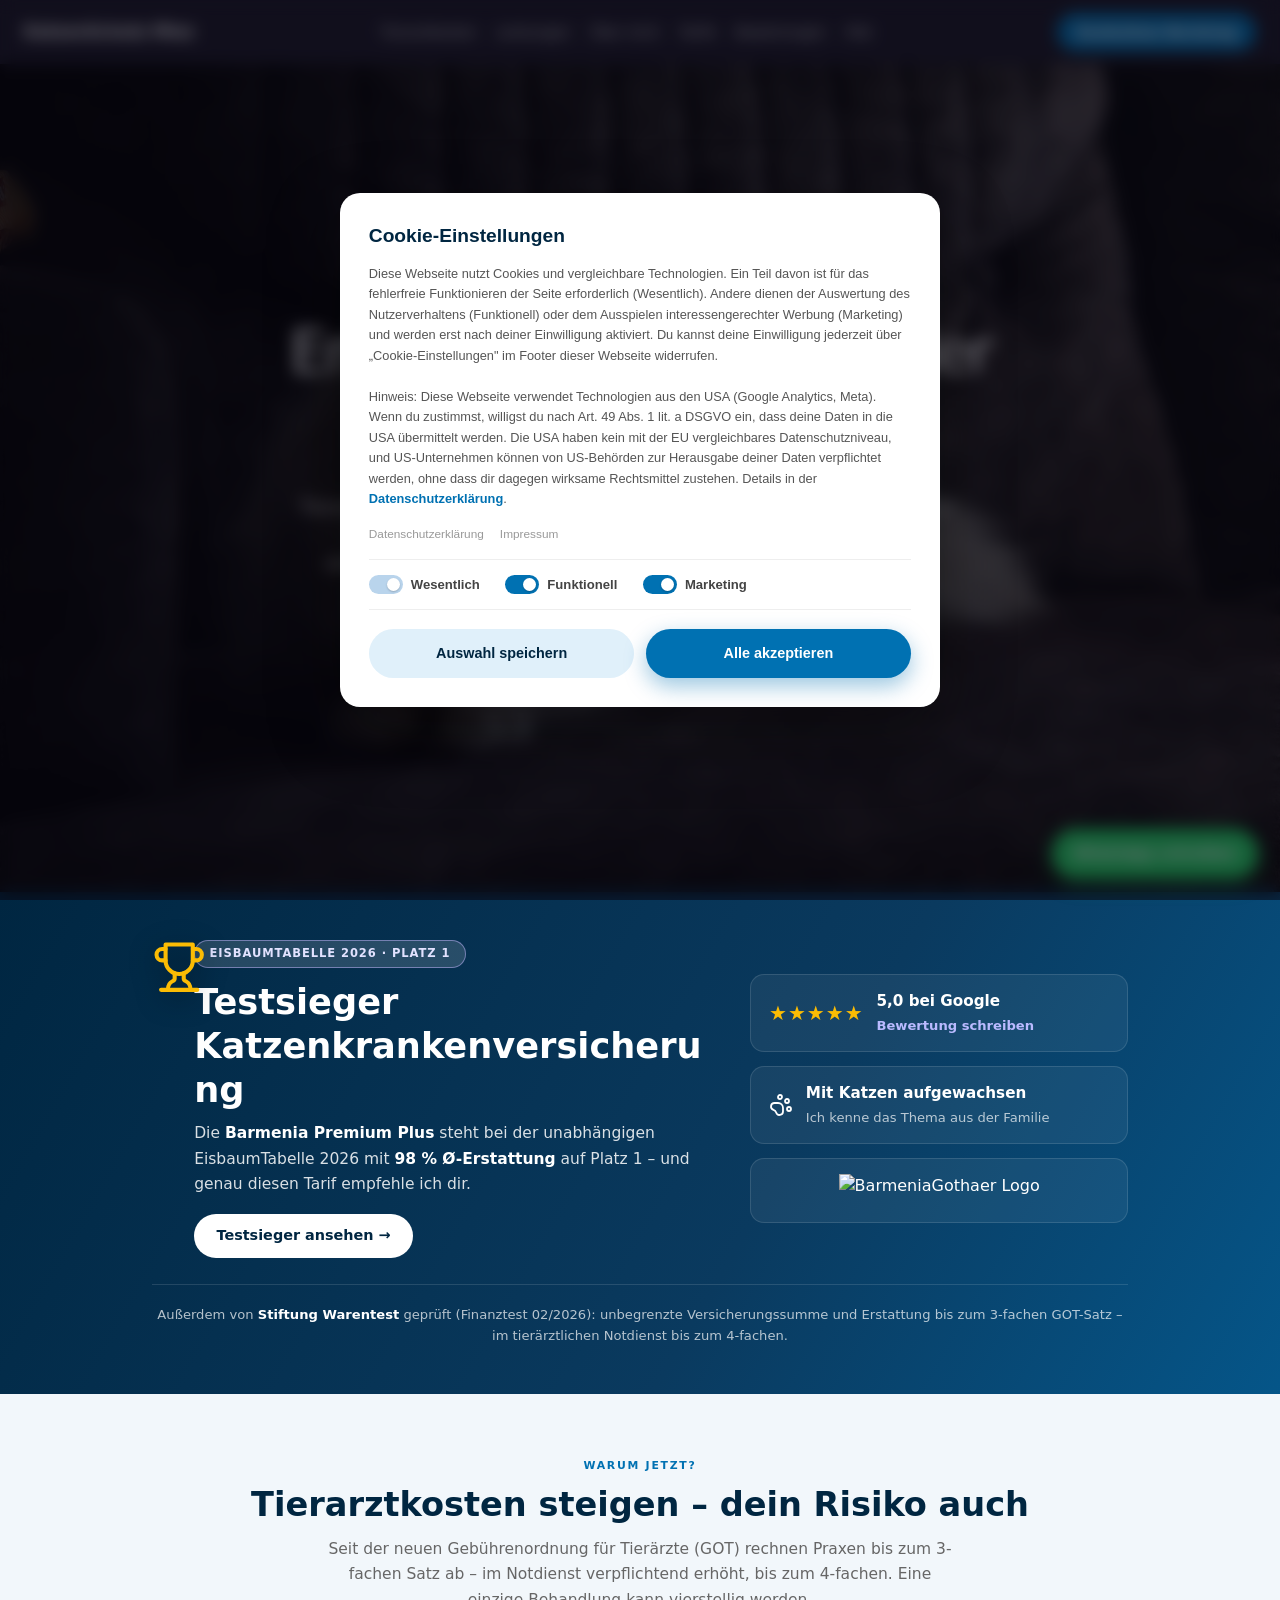
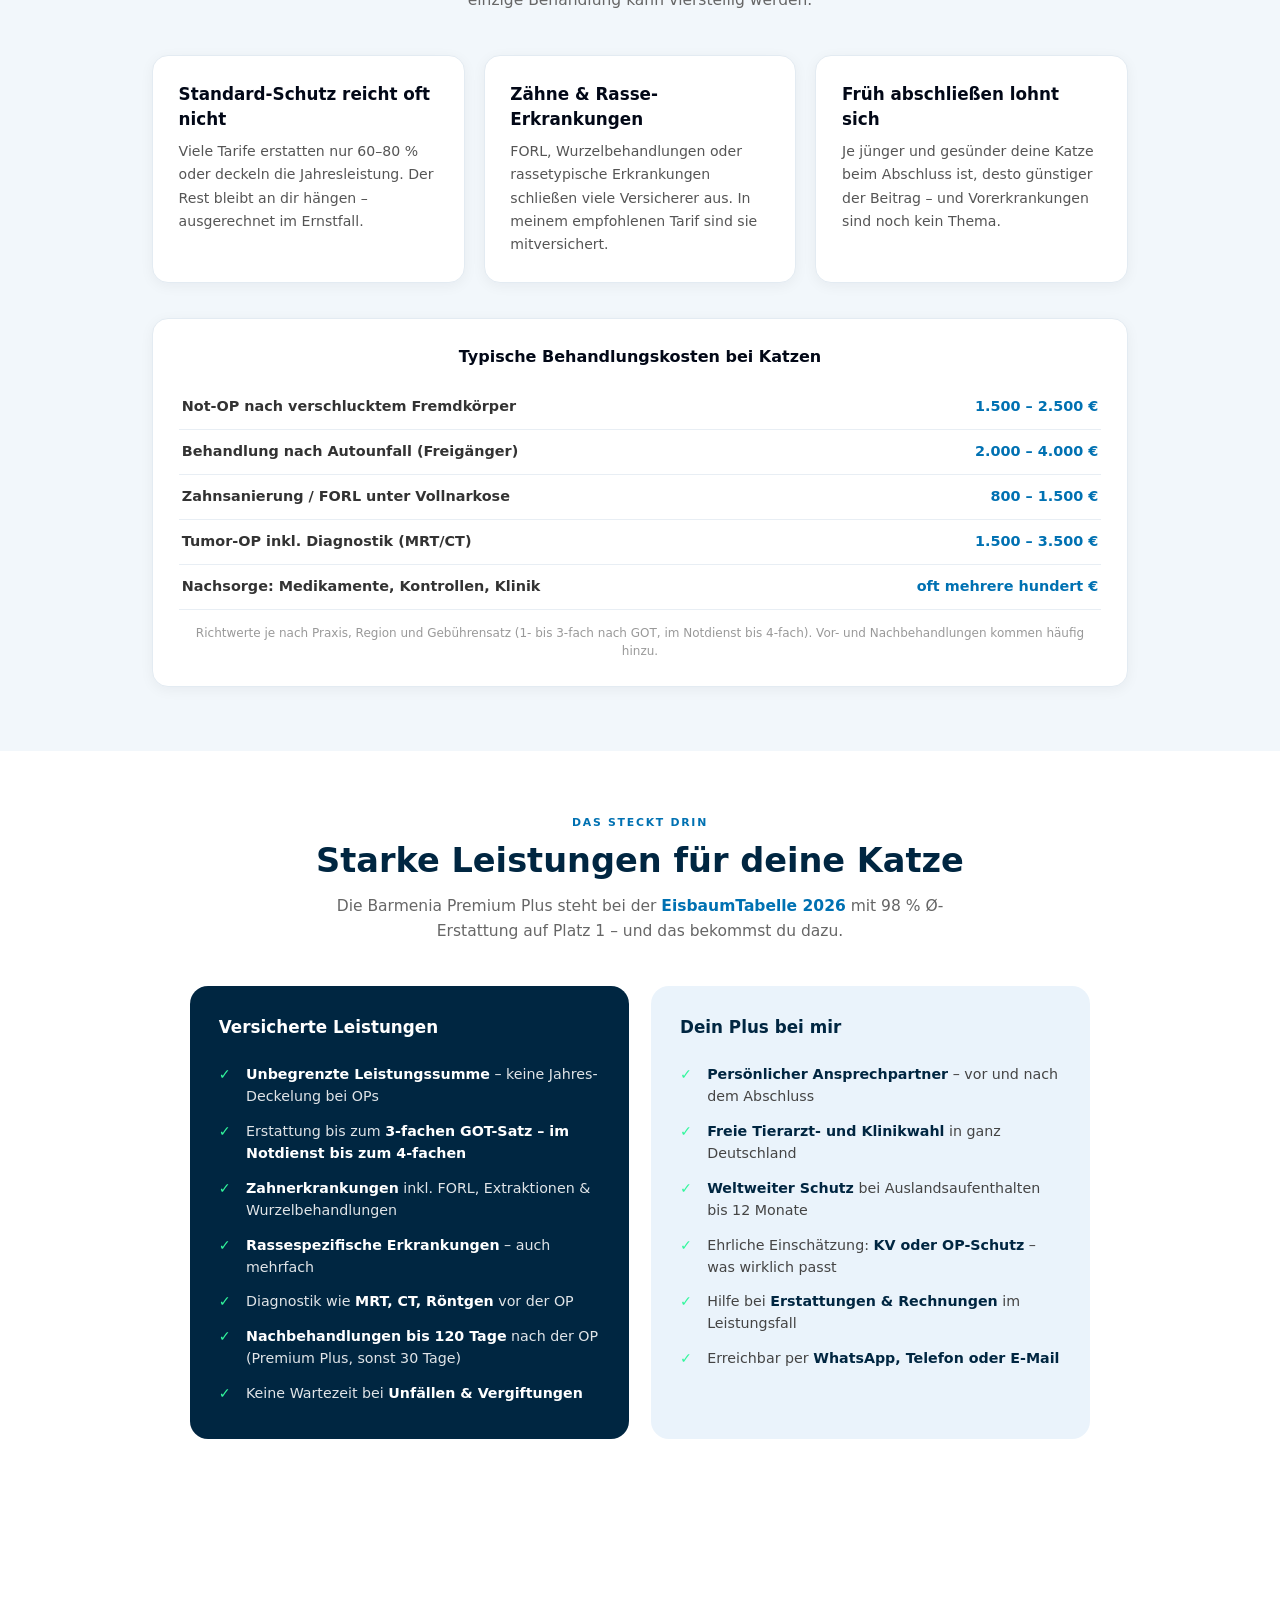
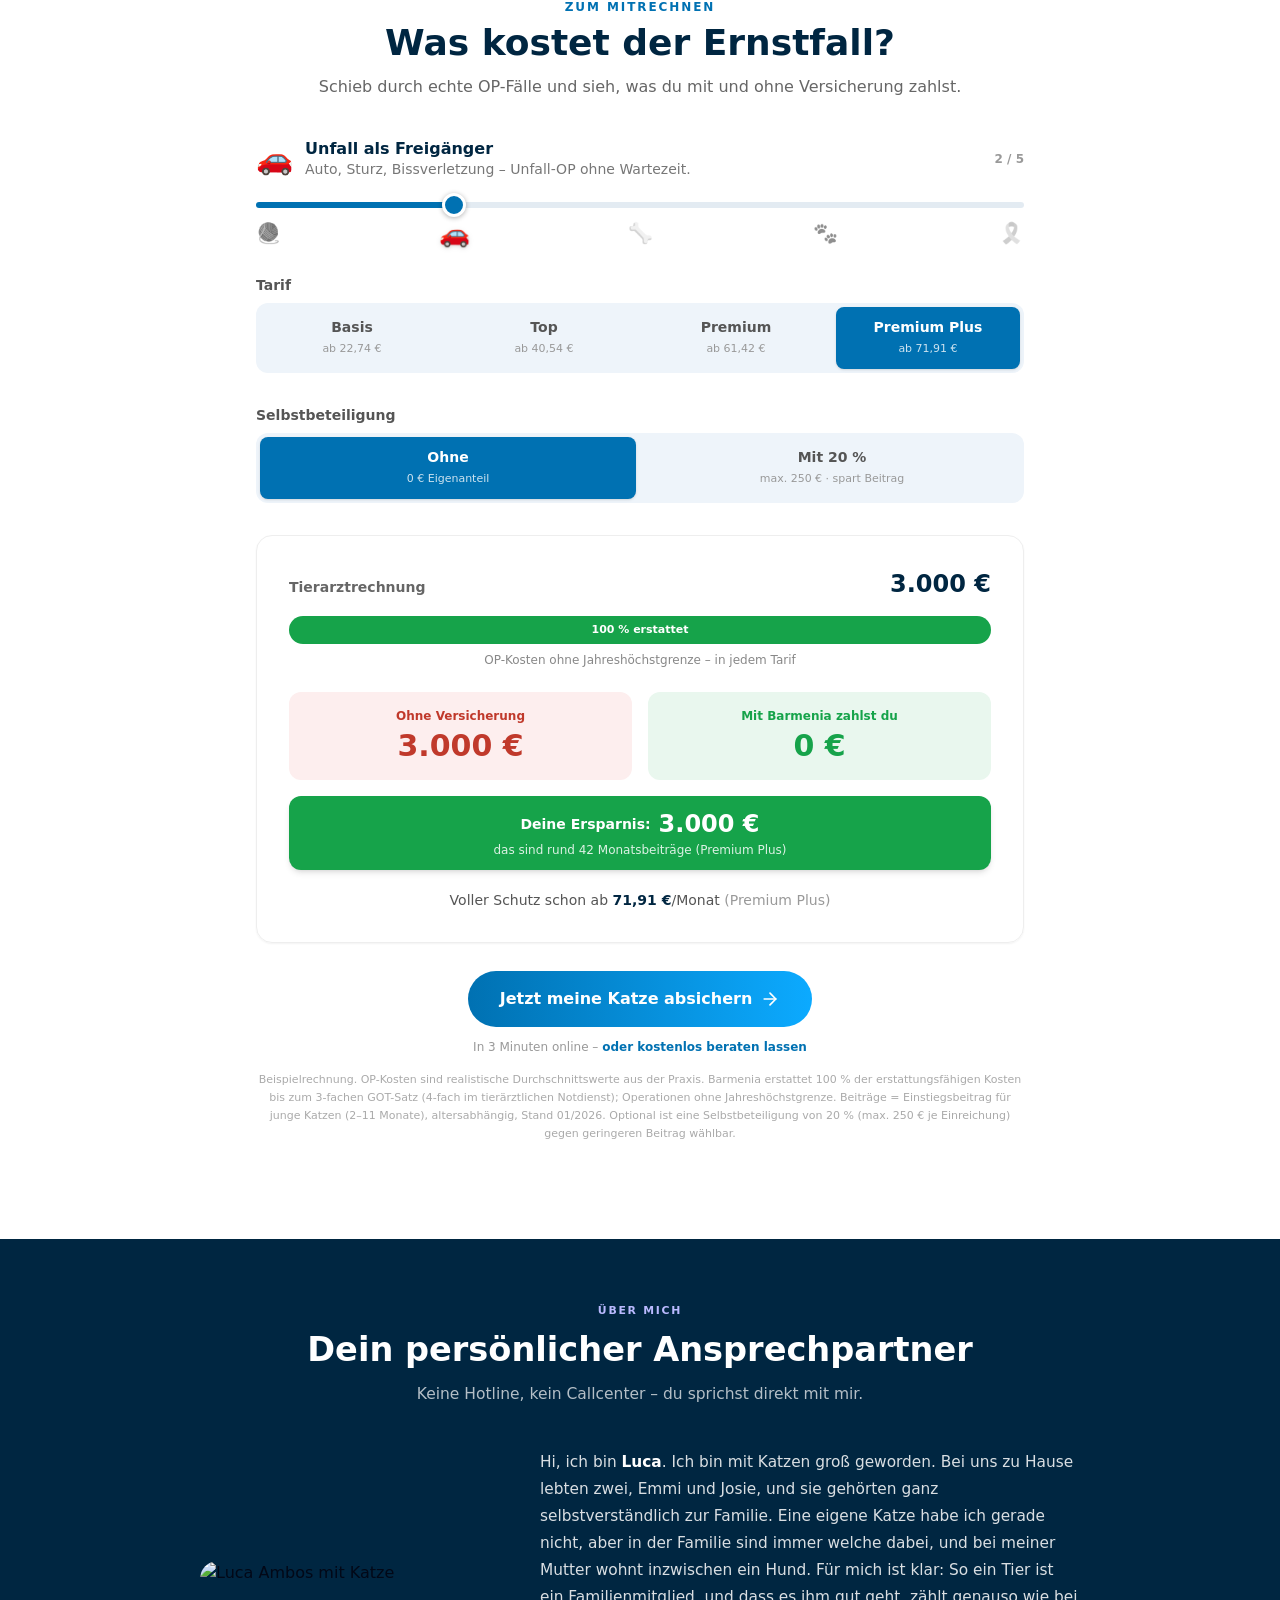
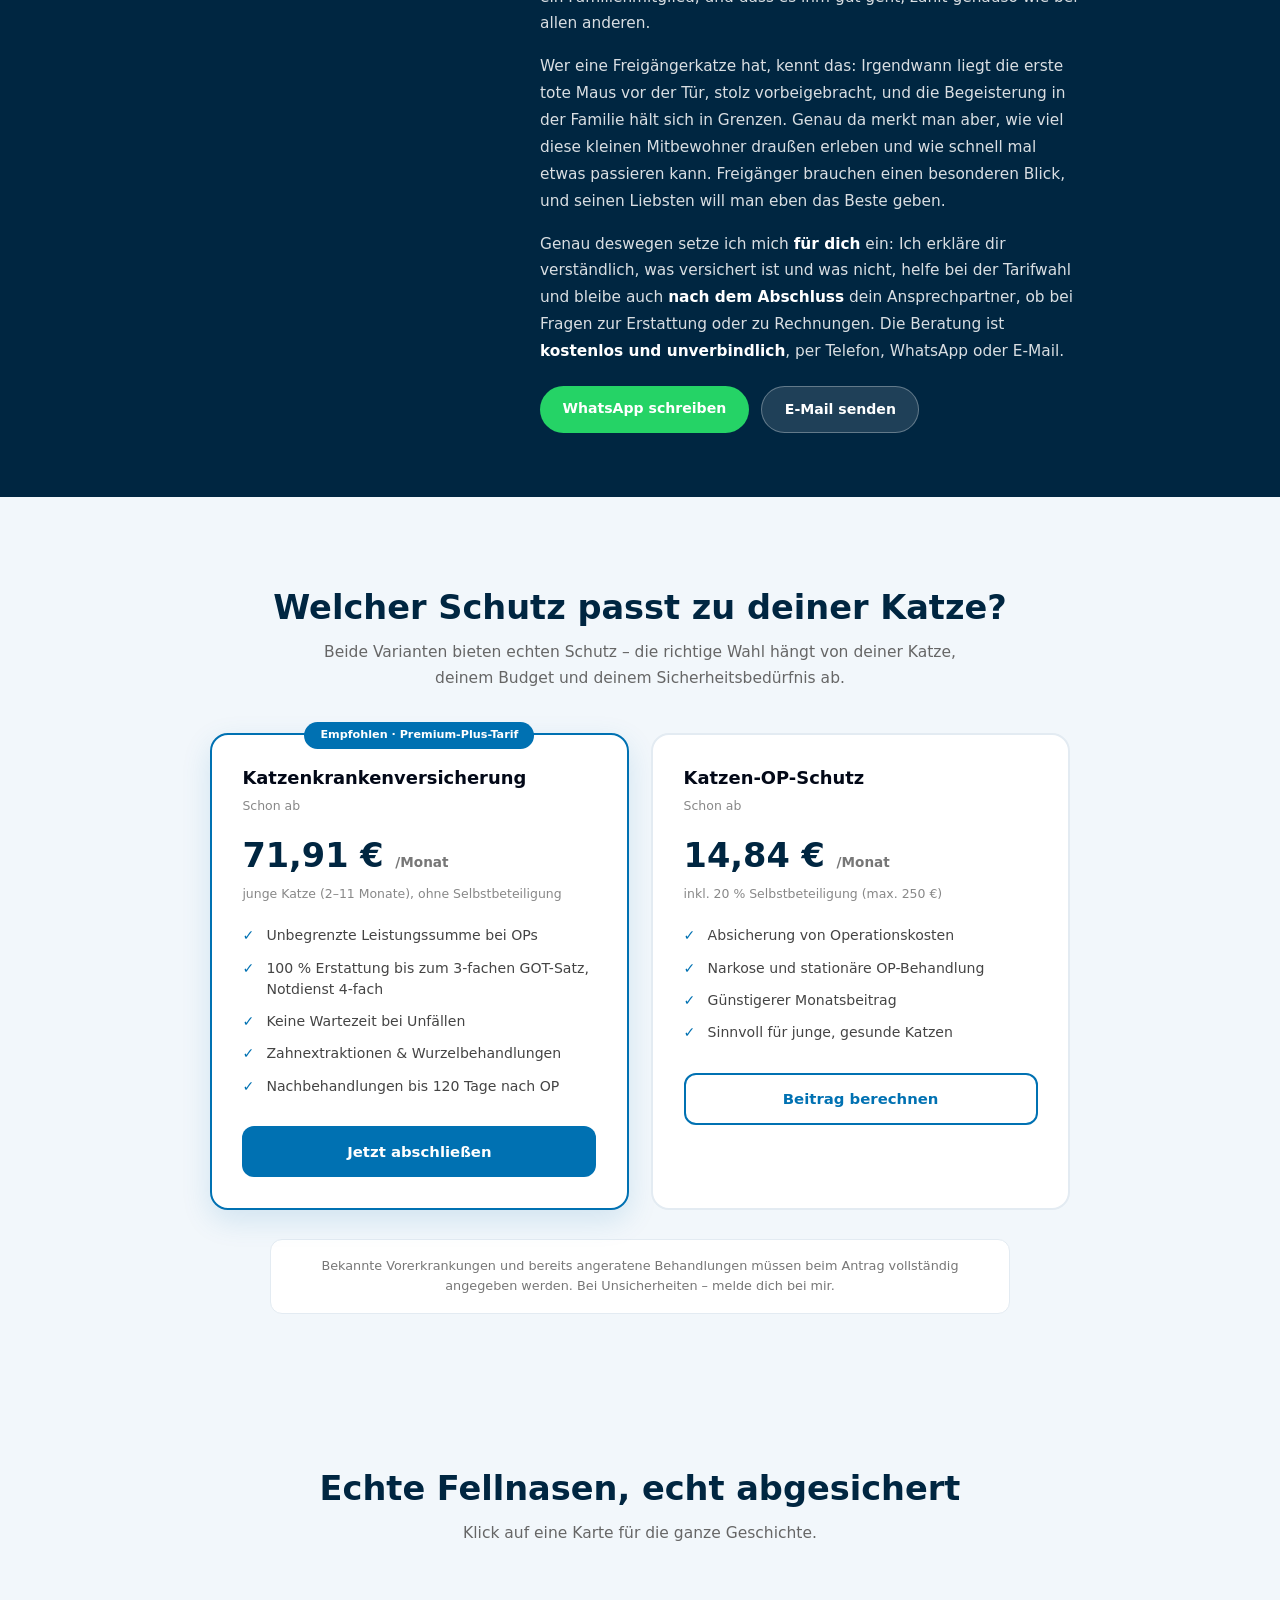
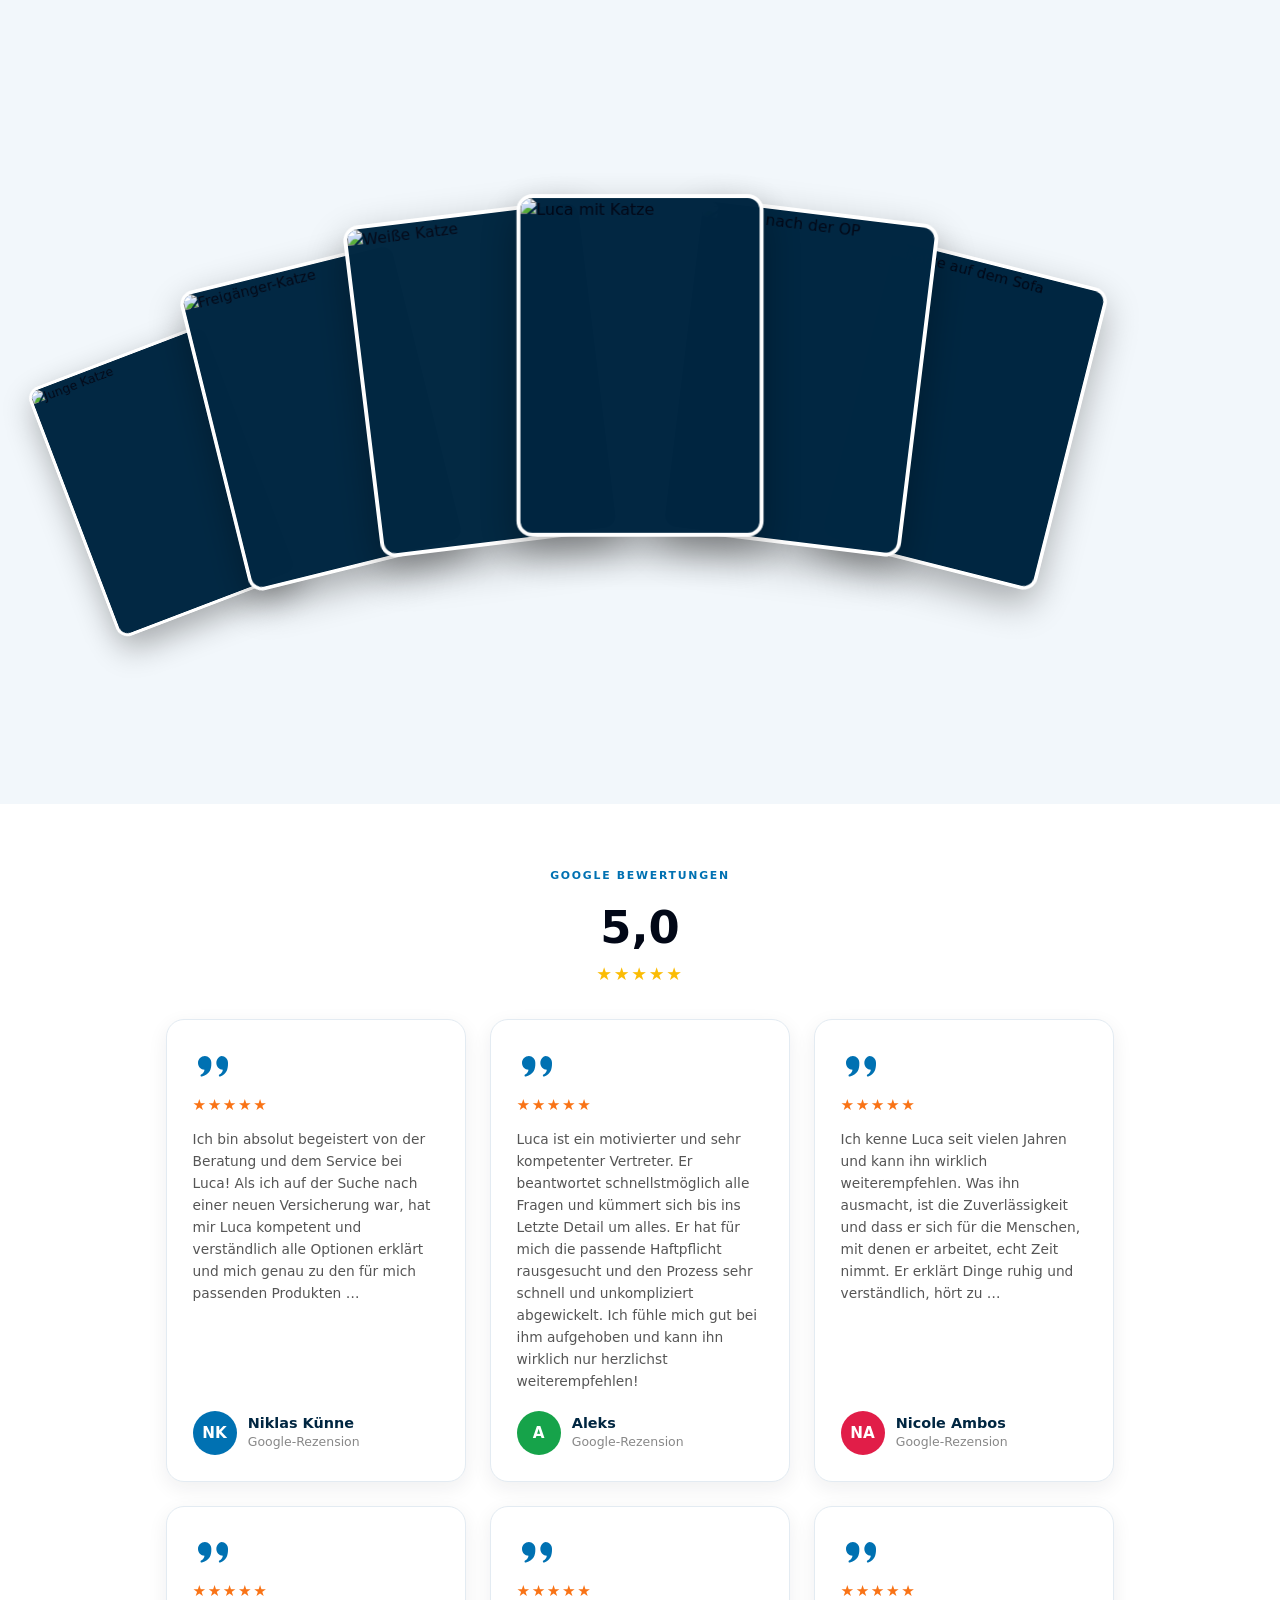
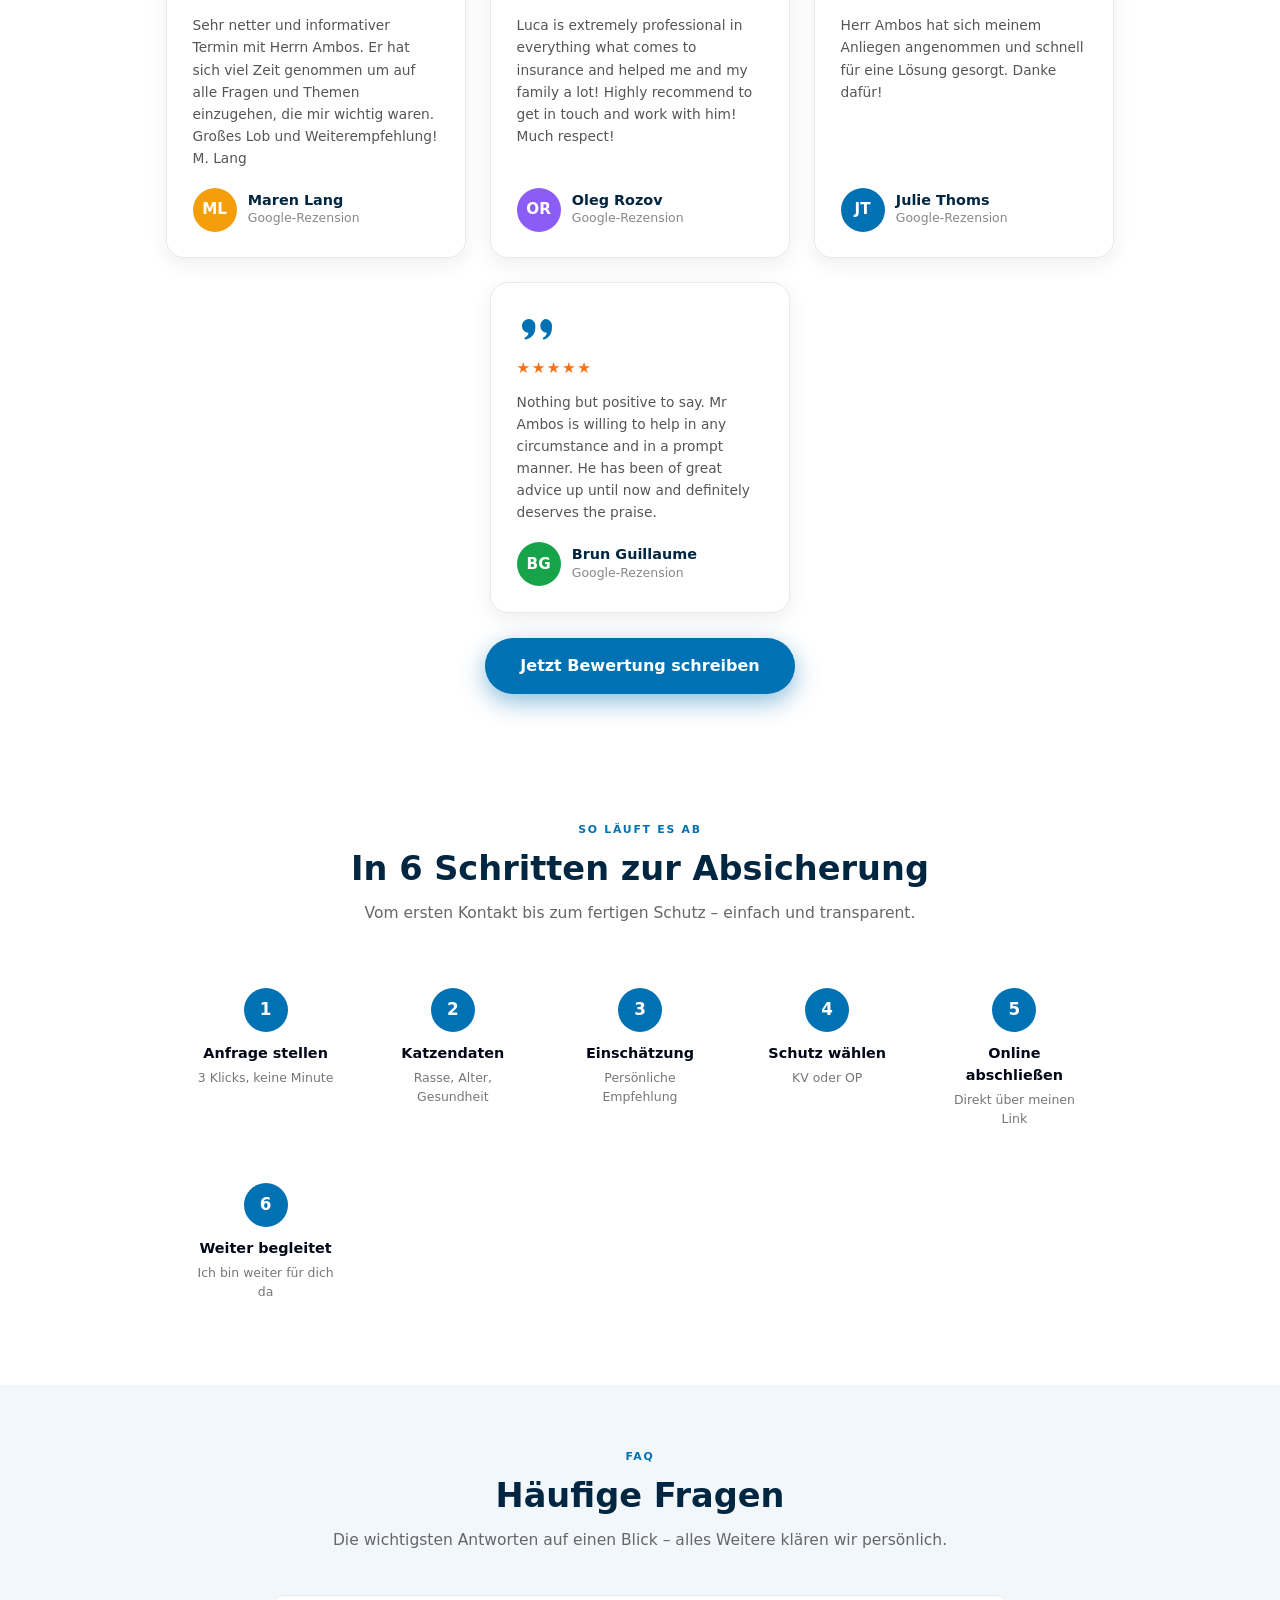
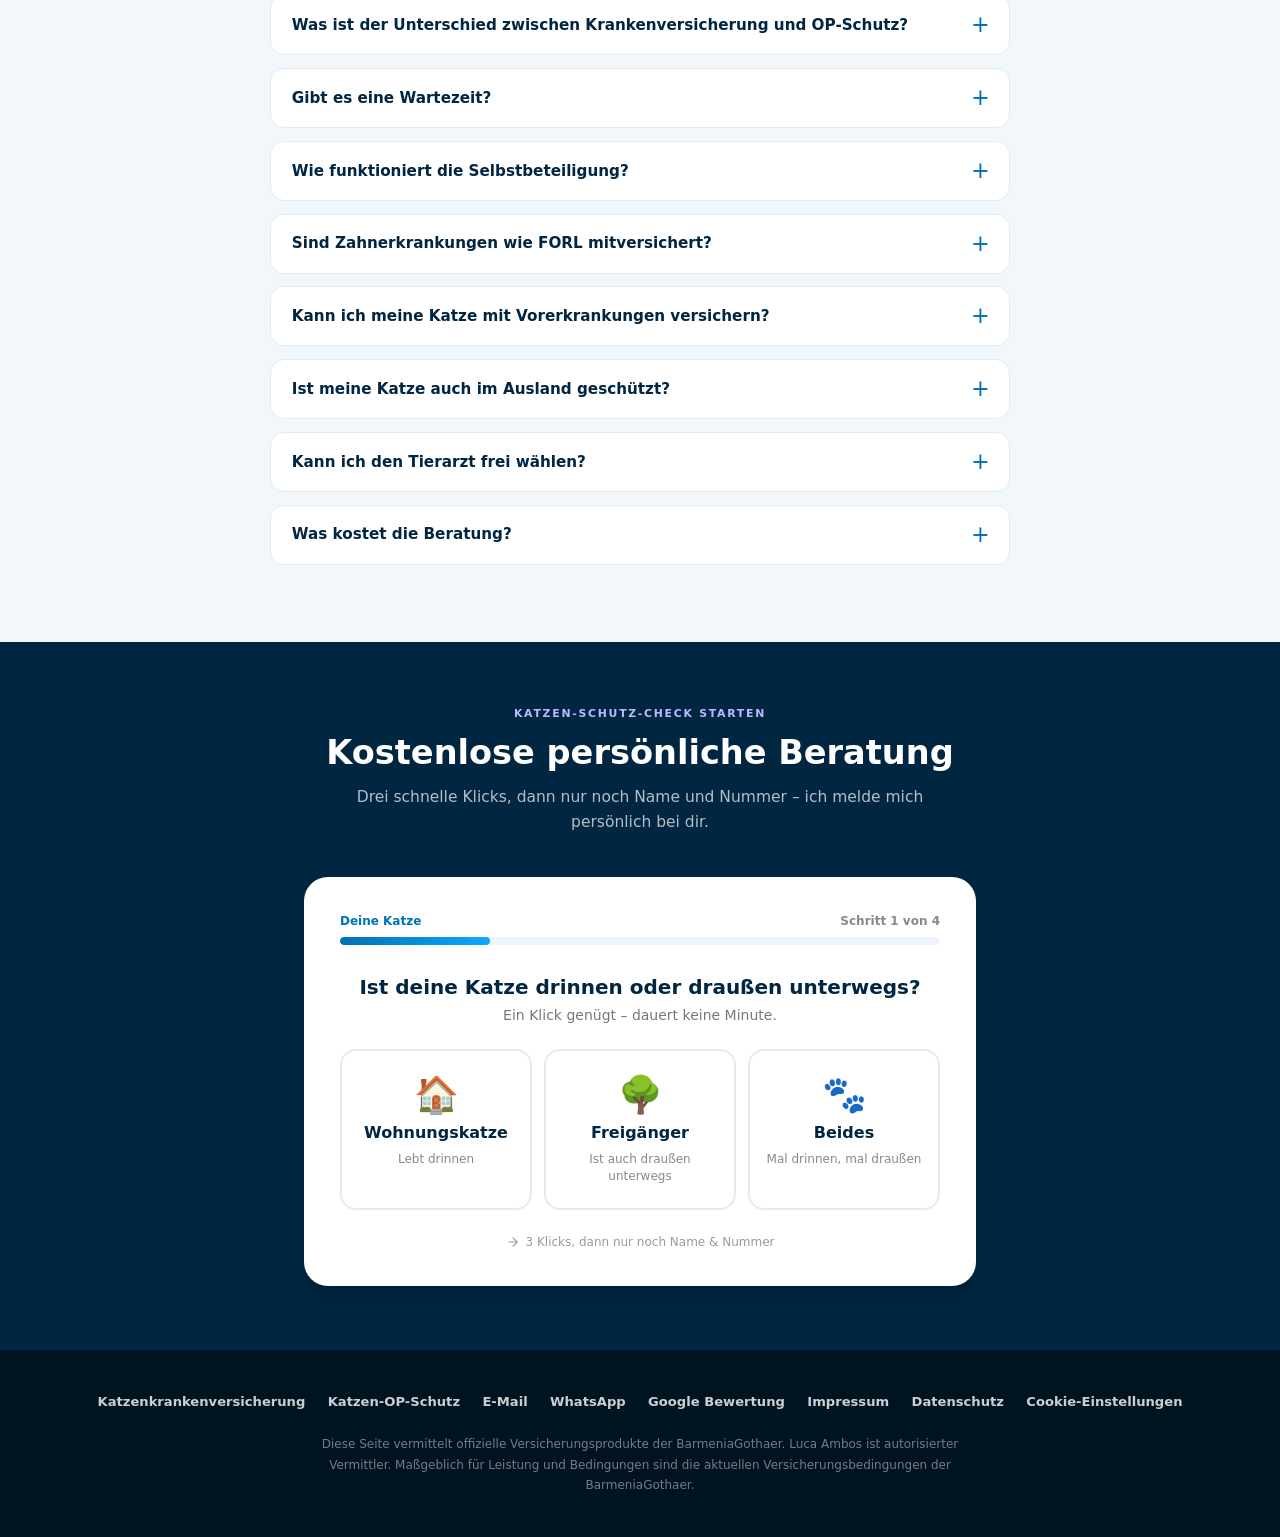
==== commit 07468ced: "Rechner-Feinschliff: Monatsbeitrags-Kontext, Custom-Slider, Stationen Co-Authored-By: Claude Fable 5" ====
--- a/index.html
+++ b/index.html
@@ -1,4 +1,4 @@
-<!DOCTYPE html><html lang="de" data-astro-cid-j7pv25f6> <head><meta charset="UTF-8"><meta name="viewport" content="width=device-width, initial-scale=1.0"><title>KatzenSchutz Miez – Katzenkrankenversicherung mit Luca Ambos</title><meta name="description" content="Katzenkrankenversicherung ab 22,74 € und Katzen-OP-Schutz ab 14,84 €/Monat – BarmeniaGothaer. Persönliche Beratung durch Luca Ambos, Berlin. EisbaumTabelle Testsieger 2026."><link rel="canonical" href="https://katzenschutz-miez.de/"><link rel="icon" href="/favicon.svg" type="image/svg+xml"><meta property="og:type" content="website"><meta property="og:url" content="https://katzenschutz-miez.de/"><meta property="og:title" content="KatzenSchutz Miez – Katzenkrankenversicherung mit Luca Ambos"><meta property="og:description" content="Katzenkrankenversicherung und OP-Schutz der BarmeniaGothaer. Persönliche Beratung von Katzenmensch zu Katzenmensch."><meta property="og:image" content="https://katzenschutz-miez.de/katz_hero.jpg"><meta property="og:locale" content="de_DE"><link rel="stylesheet" href="/_astro/index.Dex3gjgB.css"></head> <body data-astro-cid-j7pv25f6> <!-- NAV --> <nav data-astro-cid-j7pv25f6> <a class="nav-brand" href="#hero" data-astro-cid-j7pv25f6>KatzenSchutz Miez</a> <div class="nav-links" id="nav-links" data-astro-cid-j7pv25f6> <a href="#kosten" data-astro-cid-j7pv25f6>Tierarztkosten</a> <a href="#leistungen" data-astro-cid-j7pv25f6>Leistungen</a> <a href="#ueber" data-astro-cid-j7pv25f6>Über mich</a> <a href="#vergleich" data-astro-cid-j7pv25f6>Tarife</a> <a href="#reviews" data-astro-cid-j7pv25f6>Bewertungen</a> <a href="#faq" data-astro-cid-j7pv25f6>FAQ</a> </div> <a class="btn-nav" href="#kontakt" data-astro-cid-j7pv25f6>Kostenlose Beratung</a> <button class="nav-burger" id="nav-burger" aria-label="Menü öffnen" aria-expanded="false" aria-controls="nav-links" data-astro-cid-j7pv25f6> <svg width="24" height="24" viewBox="0 0 24 24" fill="none" stroke="currentColor" stroke-width="2.2" stroke-linecap="round" aria-hidden="true" data-astro-cid-j7pv25f6> <line x1="4" y1="7" x2="20" y2="7" data-astro-cid-j7pv25f6></line> <line x1="4" y1="12" x2="20" y2="12" data-astro-cid-j7pv25f6></line> <line x1="4" y1="17" x2="20" y2="17" data-astro-cid-j7pv25f6></line> </svg> </button> </nav> <main data-astro-cid-j7pv25f6> <div id="hero" data-astro-cid-j7pv25f6> <style>astro-island,astro-slot,astro-static-slot{display:contents}</style><script>(()=>{var e=async t=>{await(await t())()};(self.Astro||(self.Astro={})).load=e;window.dispatchEvent(new Event("astro:load"));})();;(()=>{var A=Object.defineProperty;var g=(i,o,a)=>o in i?A(i,o,{enumerable:!0,configurable:!0,writable:!0,value:a}):i[o]=a;var d=(i,o,a)=>g(i,typeof o!="symbol"?o+"":o,a);{let i={0:t=>m(t),1:t=>a(t),2:t=>new RegExp(t),3:t=>new Date(t),4:t=>new Map(a(t)),5:t=>new Set(a(t)),6:t=>BigInt(t),7:t=>new URL(t),8:t=>new Uint8Array(t),9:t=>new Uint16Array(t),10:t=>new Uint32Array(t),11:t=>1/0*t},o=t=>{let[l,e]=t;return l in i?i[l](e):void 0},a=t=>t.map(o),m=t=>typeof t!="object"||t===null?t:Object.fromEntries(Object.entries(t).map(([l,e])=>[l,o(e)]));class y extends HTMLElement{constructor(){super(...arguments);d(this,"Component");d(this,"hydrator");d(this,"hydrate",async()=>{var b;if(!this.hydrator||!this.isConnected)return;let e=(b=this.parentElement)==null?void 0:b.closest("astro-island[ssr]");if(e){e.addEventListener("astro:hydrate",this.hydrate,{once:!0});return}let c=this.querySelectorAll("astro-slot"),n={},h=this.querySelectorAll("template[data-astro-template]");for(let r of h){let s=r.closest(this.tagName);s!=null&&s.isSameNode(this)&&(n[r.getAttribute("data-astro-template")||"default"]=r.innerHTML,r.remove())}for(let r of c){let s=r.closest(this.tagName);s!=null&&s.isSameNode(this)&&(n[r.getAttribute("name")||"default"]=r.innerHTML)}let p;try{p=this.hasAttribute("props")?m(JSON.parse(this.getAttribute("props"))):{}}catch(r){let s=this.getAttribute("component-url")||"<unknown>",v=this.getAttribute("component-export");throw v&&(s+=` (export ${v})`),console.error(`[hydrate] Error parsing props for component ${s}`,this.getAttribute("props"),r),r}let u;await this.hydrator(this)(this.Component,p,n,{client:this.getAttribute("client")}),this.removeAttribute("ssr"),this.dispatchEvent(new CustomEvent("astro:hydrate"))});d(this,"unmount",()=>{this.isConnected||this.dispatchEvent(new CustomEvent("astro:unmount"))})}disconnectedCallback(){document.removeEventListener("astro:after-swap",this.unmount),document.addEventListener("astro:after-swap",this.unmount,{once:!0})}connectedCallback(){if(!this.hasAttribute("await-children")||document.readyState==="interactive"||document.readyState==="complete")this.childrenConnectedCallback();else{let e=()=>{document.removeEventListener("DOMContentLoaded",e),c.disconnect(),this.childrenConnectedCallback()},c=new MutationObserver(()=>{var n;((n=this.lastChild)==null?void 0:n.nodeType)===Node.COMMENT_NODE&&this.lastChild.nodeValue==="astro:end"&&(this.lastChild.remove(),e())});c.observe(this,{childList:!0}),document.addEventListener("DOMContentLoaded",e)}}async childrenConnectedCallback(){let e=this.getAttribute("before-hydration-url");e&&await import(e),this.start()}async start(){let e=JSON.parse(this.getAttribute("opts")),c=this.getAttribute("client");if(Astro[c]===void 0){window.addEventListener(`astro:${c}`,()=>this.start(),{once:!0});return}try{await Astro[c](async()=>{let n=this.getAttribute("renderer-url"),[h,{default:p}]=await Promise.all([import(this.getAttribute("component-url")),n?import(n):()=>()=>{}]),u=this.getAttribute("component-export")||"default";if(!u.includes("."))this.Component=h[u];else{this.Component=h;for(let f of u.split("."))this.Component=this.Component[f]}return this.hydrator=p,this.hydrate},e,this)}catch(n){console.error(`[astro-island] Error hydrating ${this.getAttribute("component-url")}`,n)}}attributeChangedCallback(){this.hydrate()}}d(y,"observedAttributes",["props"]),customElements.get("astro-island")||customElements.define("astro-island",y)}})();</script><astro-island uid="2h0L5F" prefix="r0" component-url="/_astro/animated-hero.DdBrgDqH.js" component-export="Hero" renderer-url="/_astro/client.SWu0E-Mb.js" props="{&quot;data-astro-cid-j7pv25f6&quot;:[0,true]}" ssr="" client="load" opts="{&quot;name&quot;:&quot;Hero&quot;,&quot;value&quot;:true}" await-children=""><div class="relative w-full min-h-[92vh] flex items-center overflow-hidden"><img src="/header.jpg" alt="Weiße Katze auf dem Sofa" class="hero-ken-burns absolute inset-0 w-full h-full object-cover"/><div class="absolute inset-0 bg-gradient-to-r from-black/75 via-black/55 to-black/25"></div><div class="container mx-auto relative z-10 px-4"><div class="flex gap-8 py-20 items-center justify-center flex-col"><div><a href="https://www.eisbaumtabelle.de/katze" target="_blank" rel="noopener" class="inline-flex items-center justify-center whitespace-nowrap text-sm font-medium ring-offset-background transition-colors focus-visible:outline-none focus-visible:ring-2 focus-visible:ring-ring focus-visible:ring-offset-2 disabled:pointer-events-none disabled:opacity-50 bg-secondary text-secondary-foreground hover:bg-secondary/80 h-9 rounded-md px-3 gap-4">EisbaumTabelle Testsieger 2026 <svg xmlns="http://www.w3.org/2000/svg" width="24" height="24" viewBox="0 0 24 24" fill="none" stroke="currentColor" stroke-width="2" stroke-linecap="round" stroke-linejoin="round" class="lucide lucide-move-right w-4 h-4"><path d="M18 8L22 12L18 16"></path><path d="M2 12H22"></path></svg></a></div><div class="flex gap-4 flex-col"><h1 class="text-4xl md:text-6xl max-w-3xl tracking-tighter text-center font-regular text-white"><span>Endlich Katzenschutz, der</span><span class="relative flex w-full items-center justify-center overflow-hidden text-center leading-tight min-h-[2.2em] md:min-h-[1.3em] md:pb-4 md:pt-1"> <span class="absolute inset-0 flex items-center justify-center px-2 font-semibold text-[#babaff]" style="opacity:0;transform:translateY(-100)">hält, was er verspricht</span><span class="absolute inset-0 flex items-center justify-center px-2 font-semibold text-[#babaff]" style="opacity:0;transform:translateY(-100)">bezahlbar bleibt</span><span class="absolute inset-0 flex items-center justify-center px-2 font-semibold text-[#babaff]" style="opacity:0;transform:translateY(-100)">persönlich ist</span><span class="absolute inset-0 flex items-center justify-center px-2 font-semibold text-[#babaff]" style="opacity:0;transform:translateY(-100)">fair ist</span></span></h1><p class="text-lg md:text-xl leading-relaxed tracking-tight text-white/80 max-w-2xl text-center">Tierarztkosten steigen, und eine Operation geht schnell ins Geld. Ich helfe dir, deine Katze richtig abzusichern – persönlich und verständlich, von jemandem, der mit Katzen großgeworden ist.</p></div><div class="flex flex-row gap-3 flex-wrap justify-center"><a href="#kontakt" class="inline-flex items-center justify-center whitespace-nowrap text-sm font-medium ring-offset-background transition-colors focus-visible:outline-none focus-visible:ring-2 focus-visible:ring-ring focus-visible:ring-offset-2 disabled:pointer-events-none disabled:opacity-50 border border-input bg-background hover:bg-accent hover:text-accent-foreground h-11 rounded-md px-8 gap-4">Lieber erst beraten lassen <svg xmlns="http://www.w3.org/2000/svg" width="24" height="24" viewBox="0 0 24 24" fill="none" stroke="currentColor" stroke-width="2" stroke-linecap="round" stroke-linejoin="round" class="lucide lucide-phone-call w-4 h-4"><path d="M22 16.92v3a2 2 0 0 1-2.18 2 19.79 19.79 0 0 1-8.63-3.07 19.5 19.5 0 0 1-6-6 19.79 19.79 0 0 1-3.07-8.67A2 2 0 0 1 4.11 2h3a2 2 0 0 1 2 1.72 12.84 12.84 0 0 0 .7 2.81 2 2 0 0 1-.45 2.11L8.09 9.91a16 16 0 0 0 6 6l1.27-1.27a2 2 0 0 1 2.11-.45 12.84 12.84 0 0 0 2.81.7A2 2 0 0 1 22 16.92z"></path><path d="M14.05 2a9 9 0 0 1 8 7.94"></path><path d="M14.05 6A5 5 0 0 1 18 10"></path></svg></a><a href="https://ssl.barmenia.de/online-versichern/#/tierversicherung/Beitrag?tierart=Katze&amp;versicherung=kv&amp;adm=00011802" target="_blank" rel="noopener" class="inline-flex items-center justify-center whitespace-nowrap text-sm font-medium ring-offset-background transition-colors focus-visible:outline-none focus-visible:ring-2 focus-visible:ring-ring focus-visible:ring-offset-2 disabled:pointer-events-none disabled:opacity-50 bg-primary text-primary-foreground hover:bg-primary/90 h-11 rounded-md px-8 gap-4">Jetzt Tarif berechnen <svg xmlns="http://www.w3.org/2000/svg" width="24" height="24" viewBox="0 0 24 24" fill="none" stroke="currentColor" stroke-width="2" stroke-linecap="round" stroke-linejoin="round" class="lucide lucide-move-right w-4 h-4"><path d="M18 8L22 12L18 16"></path><path d="M2 12H22"></path></svg></a></div><p class="text-sm md:text-base text-white/70 text-center -mt-2">OP-Schutz ab <strong class="text-white">14,84 €</strong> · Krankenversicherung ab<!-- --> <strong class="text-white">22,74 €</strong>/Monat</p></div></div></div><!--astro:end--></astro-island> </div> <!-- TESTSIEGER-BAND (EisbaumTabelle, prominent) --> <section id="testsieger" class="testsieger" data-astro-cid-j7pv25f6> <div class="container" data-astro-cid-j7pv25f6> <div class="ts-grid" data-astro-cid-j7pv25f6> <div class="ts-main" data-astro-cid-j7pv25f6> <div class="ts-trophy" style="color:#fbbc04" data-astro-cid-j7pv25f6> <svg width="1em" height="1em" viewBox="0 0 24 24" fill="none" stroke="currentColor" stroke-width="1.8" stroke-linecap="round" stroke-linejoin="round" aria-hidden="true" data-astro-cid-j7pv25f6> <path d="M6 9H4.5a2.5 2.5 0 0 1 0-5H6" data-astro-cid-j7pv25f6></path> <path d="M18 9h1.5a2.5 2.5 0 0 0 0-5H18" data-astro-cid-j7pv25f6></path> <path d="M4 22h16" data-astro-cid-j7pv25f6></path> <path d="M10 14.66V17c0 .55-.47.98-.97 1.21C7.85 18.75 7 20.24 7 22" data-astro-cid-j7pv25f6></path> <path d="M14 14.66V17c0 .55.47.98.97 1.21C16.15 18.75 17 20.24 17 22" data-astro-cid-j7pv25f6></path> <path d="M18 2H6v7a6 6 0 0 0 12 0V2Z" data-astro-cid-j7pv25f6></path> </svg> </div> <div data-astro-cid-j7pv25f6> <div class="ts-kicker" data-astro-cid-j7pv25f6>EisbaumTabelle 2026 · Platz 1</div> <h2 class="ts-h" data-astro-cid-j7pv25f6>Testsieger Katzenkrankenversicherung</h2> <p class="ts-sub" data-astro-cid-j7pv25f6>
+<!DOCTYPE html><html lang="de" data-astro-cid-j7pv25f6> <head><meta charset="UTF-8"><meta name="viewport" content="width=device-width, initial-scale=1.0"><title>KatzenSchutz Miez – Katzenkrankenversicherung mit Luca Ambos</title><meta name="description" content="Katzenkrankenversicherung ab 22,74 € und Katzen-OP-Schutz ab 14,84 €/Monat – BarmeniaGothaer. Persönliche Beratung durch Luca Ambos, Berlin. EisbaumTabelle Testsieger 2026."><link rel="canonical" href="https://katzenschutz-miez.de/"><link rel="icon" href="/favicon.svg" type="image/svg+xml"><meta property="og:type" content="website"><meta property="og:url" content="https://katzenschutz-miez.de/"><meta property="og:title" content="KatzenSchutz Miez – Katzenkrankenversicherung mit Luca Ambos"><meta property="og:description" content="Katzenkrankenversicherung und OP-Schutz der BarmeniaGothaer. Persönliche Beratung von Katzenmensch zu Katzenmensch."><meta property="og:image" content="https://katzenschutz-miez.de/katz_hero.jpg"><meta property="og:locale" content="de_DE"><link rel="stylesheet" href="/_astro/index.DfwifoOX.css"></head> <body data-astro-cid-j7pv25f6> <!-- NAV --> <nav data-astro-cid-j7pv25f6> <a class="nav-brand" href="#hero" data-astro-cid-j7pv25f6>KatzenSchutz Miez</a> <div class="nav-links" id="nav-links" data-astro-cid-j7pv25f6> <a href="#kosten" data-astro-cid-j7pv25f6>Tierarztkosten</a> <a href="#leistungen" data-astro-cid-j7pv25f6>Leistungen</a> <a href="#ueber" data-astro-cid-j7pv25f6>Über mich</a> <a href="#vergleich" data-astro-cid-j7pv25f6>Tarife</a> <a href="#reviews" data-astro-cid-j7pv25f6>Bewertungen</a> <a href="#faq" data-astro-cid-j7pv25f6>FAQ</a> </div> <a class="btn-nav" href="#kontakt" data-astro-cid-j7pv25f6>Kostenlose Beratung</a> <button class="nav-burger" id="nav-burger" aria-label="Menü öffnen" aria-expanded="false" aria-controls="nav-links" data-astro-cid-j7pv25f6> <svg width="24" height="24" viewBox="0 0 24 24" fill="none" stroke="currentColor" stroke-width="2.2" stroke-linecap="round" aria-hidden="true" data-astro-cid-j7pv25f6> <line x1="4" y1="7" x2="20" y2="7" data-astro-cid-j7pv25f6></line> <line x1="4" y1="12" x2="20" y2="12" data-astro-cid-j7pv25f6></line> <line x1="4" y1="17" x2="20" y2="17" data-astro-cid-j7pv25f6></line> </svg> </button> </nav> <main data-astro-cid-j7pv25f6> <div id="hero" data-astro-cid-j7pv25f6> <style>astro-island,astro-slot,astro-static-slot{display:contents}</style><script>(()=>{var e=async t=>{await(await t())()};(self.Astro||(self.Astro={})).load=e;window.dispatchEvent(new Event("astro:load"));})();;(()=>{var A=Object.defineProperty;var g=(i,o,a)=>o in i?A(i,o,{enumerable:!0,configurable:!0,writable:!0,value:a}):i[o]=a;var d=(i,o,a)=>g(i,typeof o!="symbol"?o+"":o,a);{let i={0:t=>m(t),1:t=>a(t),2:t=>new RegExp(t),3:t=>new Date(t),4:t=>new Map(a(t)),5:t=>new Set(a(t)),6:t=>BigInt(t),7:t=>new URL(t),8:t=>new Uint8Array(t),9:t=>new Uint16Array(t),10:t=>new Uint32Array(t),11:t=>1/0*t},o=t=>{let[l,e]=t;return l in i?i[l](e):void 0},a=t=>t.map(o),m=t=>typeof t!="object"||t===null?t:Object.fromEntries(Object.entries(t).map(([l,e])=>[l,o(e)]));class y extends HTMLElement{constructor(){super(...arguments);d(this,"Component");d(this,"hydrator");d(this,"hydrate",async()=>{var b;if(!this.hydrator||!this.isConnected)return;let e=(b=this.parentElement)==null?void 0:b.closest("astro-island[ssr]");if(e){e.addEventListener("astro:hydrate",this.hydrate,{once:!0});return}let c=this.querySelectorAll("astro-slot"),n={},h=this.querySelectorAll("template[data-astro-template]");for(let r of h){let s=r.closest(this.tagName);s!=null&&s.isSameNode(this)&&(n[r.getAttribute("data-astro-template")||"default"]=r.innerHTML,r.remove())}for(let r of c){let s=r.closest(this.tagName);s!=null&&s.isSameNode(this)&&(n[r.getAttribute("name")||"default"]=r.innerHTML)}let p;try{p=this.hasAttribute("props")?m(JSON.parse(this.getAttribute("props"))):{}}catch(r){let s=this.getAttribute("component-url")||"<unknown>",v=this.getAttribute("component-export");throw v&&(s+=` (export ${v})`),console.error(`[hydrate] Error parsing props for component ${s}`,this.getAttribute("props"),r),r}let u;await this.hydrator(this)(this.Component,p,n,{client:this.getAttribute("client")}),this.removeAttribute("ssr"),this.dispatchEvent(new CustomEvent("astro:hydrate"))});d(this,"unmount",()=>{this.isConnected||this.dispatchEvent(new CustomEvent("astro:unmount"))})}disconnectedCallback(){document.removeEventListener("astro:after-swap",this.unmount),document.addEventListener("astro:after-swap",this.unmount,{once:!0})}connectedCallback(){if(!this.hasAttribute("await-children")||document.readyState==="interactive"||document.readyState==="complete")this.childrenConnectedCallback();else{let e=()=>{document.removeEventListener("DOMContentLoaded",e),c.disconnect(),this.childrenConnectedCallback()},c=new MutationObserver(()=>{var n;((n=this.lastChild)==null?void 0:n.nodeType)===Node.COMMENT_NODE&&this.lastChild.nodeValue==="astro:end"&&(this.lastChild.remove(),e())});c.observe(this,{childList:!0}),document.addEventListener("DOMContentLoaded",e)}}async childrenConnectedCallback(){let e=this.getAttribute("before-hydration-url");e&&await import(e),this.start()}async start(){let e=JSON.parse(this.getAttribute("opts")),c=this.getAttribute("client");if(Astro[c]===void 0){window.addEventListener(`astro:${c}`,()=>this.start(),{once:!0});return}try{await Astro[c](async()=>{let n=this.getAttribute("renderer-url"),[h,{default:p}]=await Promise.all([import(this.getAttribute("component-url")),n?import(n):()=>()=>{}]),u=this.getAttribute("component-export")||"default";if(!u.includes("."))this.Component=h[u];else{this.Component=h;for(let f of u.split("."))this.Component=this.Component[f]}return this.hydrator=p,this.hydrate},e,this)}catch(n){console.error(`[astro-island] Error hydrating ${this.getAttribute("component-url")}`,n)}}attributeChangedCallback(){this.hydrate()}}d(y,"observedAttributes",["props"]),customElements.get("astro-island")||customElements.define("astro-island",y)}})();</script><astro-island uid="2h0L5F" prefix="r0" component-url="/_astro/animated-hero.DdBrgDqH.js" component-export="Hero" renderer-url="/_astro/client.SWu0E-Mb.js" props="{&quot;data-astro-cid-j7pv25f6&quot;:[0,true]}" ssr="" client="load" opts="{&quot;name&quot;:&quot;Hero&quot;,&quot;value&quot;:true}" await-children=""><div class="relative w-full min-h-[92vh] flex items-center overflow-hidden"><img src="/header.jpg" alt="Weiße Katze auf dem Sofa" class="hero-ken-burns absolute inset-0 w-full h-full object-cover"/><div class="absolute inset-0 bg-gradient-to-r from-black/75 via-black/55 to-black/25"></div><div class="container mx-auto relative z-10 px-4"><div class="flex gap-8 py-20 items-center justify-center flex-col"><div><a href="https://www.eisbaumtabelle.de/katze" target="_blank" rel="noopener" class="inline-flex items-center justify-center whitespace-nowrap text-sm font-medium ring-offset-background transition-colors focus-visible:outline-none focus-visible:ring-2 focus-visible:ring-ring focus-visible:ring-offset-2 disabled:pointer-events-none disabled:opacity-50 bg-secondary text-secondary-foreground hover:bg-secondary/80 h-9 rounded-md px-3 gap-4">EisbaumTabelle Testsieger 2026 <svg xmlns="http://www.w3.org/2000/svg" width="24" height="24" viewBox="0 0 24 24" fill="none" stroke="currentColor" stroke-width="2" stroke-linecap="round" stroke-linejoin="round" class="lucide lucide-move-right w-4 h-4"><path d="M18 8L22 12L18 16"></path><path d="M2 12H22"></path></svg></a></div><div class="flex gap-4 flex-col"><h1 class="text-4xl md:text-6xl max-w-3xl tracking-tighter text-center font-regular text-white"><span>Endlich Katzenschutz, der</span><span class="relative flex w-full items-center justify-center overflow-hidden text-center leading-tight min-h-[2.2em] md:min-h-[1.3em] md:pb-4 md:pt-1"> <span class="absolute inset-0 flex items-center justify-center px-2 font-semibold text-[#babaff]" style="opacity:0;transform:translateY(-100)">hält, was er verspricht</span><span class="absolute inset-0 flex items-center justify-center px-2 font-semibold text-[#babaff]" style="opacity:0;transform:translateY(-100)">bezahlbar bleibt</span><span class="absolute inset-0 flex items-center justify-center px-2 font-semibold text-[#babaff]" style="opacity:0;transform:translateY(-100)">persönlich ist</span><span class="absolute inset-0 flex items-center justify-center px-2 font-semibold text-[#babaff]" style="opacity:0;transform:translateY(-100)">fair ist</span></span></h1><p class="text-lg md:text-xl leading-relaxed tracking-tight text-white/80 max-w-2xl text-center">Tierarztkosten steigen, und eine Operation geht schnell ins Geld. Ich helfe dir, deine Katze richtig abzusichern – persönlich und verständlich, von jemandem, der mit Katzen großgeworden ist.</p></div><div class="flex flex-row gap-3 flex-wrap justify-center"><a href="#kontakt" class="inline-flex items-center justify-center whitespace-nowrap text-sm font-medium ring-offset-background transition-colors focus-visible:outline-none focus-visible:ring-2 focus-visible:ring-ring focus-visible:ring-offset-2 disabled:pointer-events-none disabled:opacity-50 border border-input bg-background hover:bg-accent hover:text-accent-foreground h-11 rounded-md px-8 gap-4">Lieber erst beraten lassen <svg xmlns="http://www.w3.org/2000/svg" width="24" height="24" viewBox="0 0 24 24" fill="none" stroke="currentColor" stroke-width="2" stroke-linecap="round" stroke-linejoin="round" class="lucide lucide-phone-call w-4 h-4"><path d="M22 16.92v3a2 2 0 0 1-2.18 2 19.79 19.79 0 0 1-8.63-3.07 19.5 19.5 0 0 1-6-6 19.79 19.79 0 0 1-3.07-8.67A2 2 0 0 1 4.11 2h3a2 2 0 0 1 2 1.72 12.84 12.84 0 0 0 .7 2.81 2 2 0 0 1-.45 2.11L8.09 9.91a16 16 0 0 0 6 6l1.27-1.27a2 2 0 0 1 2.11-.45 12.84 12.84 0 0 0 2.81.7A2 2 0 0 1 22 16.92z"></path><path d="M14.05 2a9 9 0 0 1 8 7.94"></path><path d="M14.05 6A5 5 0 0 1 18 10"></path></svg></a><a href="https://ssl.barmenia.de/online-versichern/#/tierversicherung/Beitrag?tierart=Katze&amp;versicherung=kv&amp;adm=00011802" target="_blank" rel="noopener" class="inline-flex items-center justify-center whitespace-nowrap text-sm font-medium ring-offset-background transition-colors focus-visible:outline-none focus-visible:ring-2 focus-visible:ring-ring focus-visible:ring-offset-2 disabled:pointer-events-none disabled:opacity-50 bg-primary text-primary-foreground hover:bg-primary/90 h-11 rounded-md px-8 gap-4">Jetzt Tarif berechnen <svg xmlns="http://www.w3.org/2000/svg" width="24" height="24" viewBox="0 0 24 24" fill="none" stroke="currentColor" stroke-width="2" stroke-linecap="round" stroke-linejoin="round" class="lucide lucide-move-right w-4 h-4"><path d="M18 8L22 12L18 16"></path><path d="M2 12H22"></path></svg></a></div><p class="text-sm md:text-base text-white/70 text-center -mt-2">OP-Schutz ab <strong class="text-white">14,84 €</strong> · Krankenversicherung ab<!-- --> <strong class="text-white">22,74 €</strong>/Monat</p></div></div></div><!--astro:end--></astro-island> </div> <!-- TESTSIEGER-BAND (EisbaumTabelle, prominent) --> <section id="testsieger" class="testsieger" data-astro-cid-j7pv25f6> <div class="container" data-astro-cid-j7pv25f6> <div class="ts-grid" data-astro-cid-j7pv25f6> <div class="ts-main" data-astro-cid-j7pv25f6> <div class="ts-trophy" style="color:#fbbc04" data-astro-cid-j7pv25f6> <svg width="1em" height="1em" viewBox="0 0 24 24" fill="none" stroke="currentColor" stroke-width="1.8" stroke-linecap="round" stroke-linejoin="round" aria-hidden="true" data-astro-cid-j7pv25f6> <path d="M6 9H4.5a2.5 2.5 0 0 1 0-5H6" data-astro-cid-j7pv25f6></path> <path d="M18 9h1.5a2.5 2.5 0 0 0 0-5H18" data-astro-cid-j7pv25f6></path> <path d="M4 22h16" data-astro-cid-j7pv25f6></path> <path d="M10 14.66V17c0 .55-.47.98-.97 1.21C7.85 18.75 7 20.24 7 22" data-astro-cid-j7pv25f6></path> <path d="M14 14.66V17c0 .55.47.98.97 1.21C16.15 18.75 17 20.24 17 22" data-astro-cid-j7pv25f6></path> <path d="M18 2H6v7a6 6 0 0 0 12 0V2Z" data-astro-cid-j7pv25f6></path> </svg> </div> <div data-astro-cid-j7pv25f6> <div class="ts-kicker" data-astro-cid-j7pv25f6>EisbaumTabelle 2026 · Platz 1</div> <h2 class="ts-h" data-astro-cid-j7pv25f6>Testsieger Katzenkrankenversicherung</h2> <p class="ts-sub" data-astro-cid-j7pv25f6>
 Die <strong data-astro-cid-j7pv25f6>Barmenia Premium Plus</strong> steht bei der unabhängigen
                   EisbaumTabelle 2026 mit <strong data-astro-cid-j7pv25f6>98 % Ø-Erstattung</strong> auf Platz 1 –
                   und genau diesen Tarif empfehle ich dir.
@@ -32,7 +32,7 @@
 </li> <li data-astro-cid-j7pv25f6> <strong data-astro-cid-j7pv25f6>Weltweiter Schutz</strong> bei Auslandsaufenthalten bis 12 Monate
 </li> <li data-astro-cid-j7pv25f6>
 Ehrliche Einschätzung: <strong data-astro-cid-j7pv25f6>KV oder OP-Schutz</strong> – was wirklich passt
-</li> <li data-astro-cid-j7pv25f6>Hilfe bei <strong data-astro-cid-j7pv25f6>Erstattungen &amp; Rechnungen</strong> im Leistungsfall</li> <li data-astro-cid-j7pv25f6>Erreichbar per <strong data-astro-cid-j7pv25f6>WhatsApp, Telefon oder E-Mail</strong></li> </ul> </div> </div> </div> </section> <!-- KOSTENRECHNER (interaktiv) --> <script>(()=>{var l=(s,i,o)=>{let r=async()=>{await(await s())()},t=typeof i.value=="object"?i.value:void 0,c={rootMargin:t==null?void 0:t.rootMargin},n=new IntersectionObserver(e=>{for(let a of e)if(a.isIntersecting){n.disconnect(),r();break}},c);for(let e of o.children)n.observe(e)};(self.Astro||(self.Astro={})).visible=l;window.dispatchEvent(new Event("astro:visible"));})();</script><astro-island uid="1pb2pV" prefix="r1" component-url="/_astro/cost-calculator.smY0P6iX.js" component-export="default" renderer-url="/_astro/client.SWu0E-Mb.js" props="{&quot;data-astro-cid-j7pv25f6&quot;:[0,true]}" ssr="" client="visible" opts="{&quot;name&quot;:&quot;CostCalculator&quot;,&quot;value&quot;:true}" await-children=""><section class="bg-white py-16 md:py-24 px-4"><div class="max-w-3xl mx-auto"><div class="text-center mb-10"><p class="text-xs font-bold uppercase tracking-[0.16em] text-[#0071b2] mb-2">Zum Mitrechnen</p><h2 class="text-3xl md:text-4xl font-extrabold text-[#002641]">Was kostet der Ernstfall?</h2><p class="text-[#666] mt-3">Schieb durch echte OP-Fälle und sieh, was du mit und ohne Versicherung zahlst.</p></div><div class="mb-8"><div class="flex items-center justify-between mb-3"><div class="flex items-center gap-3"><span class="text-3xl" aria-hidden="true">🚗</span><div><div class="font-bold text-[#002641] leading-tight">Unfall als Freigänger</div><div class="text-sm text-[#777]">Auto, Sturz, Bissverletzung – Unfall-OP ohne Wartezeit.</div></div></div><div class="text-xs font-semibold text-[#999] whitespace-nowrap ml-3">2<!-- --> / <!-- -->5</div></div><input type="range" min="0" max="4" step="1" aria-label="Szenario wählen" class="w-full accent-[#0071b2] cursor-pointer h-2" value="1"/><div class="flex justify-between mt-2"><button aria-label="Verschluckter Fremdkörper" title="Verschluckter Fremdkörper" class="text-lg leading-none transition-transform opacity-40 hover:opacity-80">🧶</button><button aria-label="Unfall als Freigänger" title="Unfall als Freigänger" class="text-lg leading-none transition-transform scale-125">🚗</button><button aria-label="Kreuzband- / Patella-OP" title="Kreuzband- / Patella-OP" class="text-lg leading-none transition-transform opacity-40 hover:opacity-80">🦴</button><button aria-label="Harnstein- / Blasen-OP" title="Harnstein- / Blasen-OP" class="text-lg leading-none transition-transform opacity-40 hover:opacity-80">🐾</button><button aria-label="Tumor-OP + Nachsorge" title="Tumor-OP + Nachsorge" class="text-lg leading-none transition-transform opacity-40 hover:opacity-80">🎗️</button></div></div><div class="mb-8"><div class="text-sm font-semibold text-[#555] mb-2">Tarif</div><div class="grid grid-cols-2 md:grid-cols-4 gap-2 p-1 bg-[#eef4fa] rounded-xl"><button class="relative py-2.5 px-2 rounded-lg text-sm font-semibold transition-all text-[#555] hover:bg-white">Basis<span class="block text-[11px] font-medium mt-0.5 text-[#999]">ab <!-- -->22,74 €</span></button><button class="relative py-2.5 px-2 rounded-lg text-sm font-semibold transition-all text-[#555] hover:bg-white">Top<span class="block text-[11px] font-medium mt-0.5 text-[#999]">ab <!-- -->40,54 €</span></button><button class="relative py-2.5 px-2 rounded-lg text-sm font-semibold transition-all text-[#555] hover:bg-white">Premium<span class="block text-[11px] font-medium mt-0.5 text-[#999]">ab <!-- -->61,42 €</span></button><button class="relative py-2.5 px-2 rounded-lg text-sm font-semibold transition-all bg-[#0071b2] text-white shadow">Premium Plus<span class="block text-[11px] font-medium mt-0.5 text-white/80">ab <!-- -->71,91 €</span></button></div></div><div class="mb-8"><div class="text-sm font-semibold text-[#555] mb-2">Selbstbeteiligung</div><div class="grid grid-cols-2 gap-2 p-1 bg-[#eef4fa] rounded-xl"><button class="py-2.5 px-2 rounded-lg text-sm font-semibold transition-all bg-[#0071b2] text-white shadow">Ohne<span class="block text-[11px] font-medium mt-0.5 text-white/80">0 € Eigenanteil</span></button><button class="py-2.5 px-2 rounded-lg text-sm font-semibold transition-all text-[#555] hover:bg-white">Mit 20 %<span class="block text-[11px] font-medium mt-0.5 text-[#999]">max. 250 € · spart Beitrag</span></button></div></div><div class="rounded-2xl border border-[#eee] shadow-sm p-6 md:p-8"><div class="flex items-baseline justify-between mb-4"><span class="text-sm font-semibold text-[#666]">Tierarztrechnung</span><span class="text-2xl font-extrabold text-[#002641] tabular-nums">3.000 €</span></div><div class="flex h-7 w-full overflow-hidden rounded-full bg-[#fadbd8] mb-2"><div class="flex items-center justify-center bg-[#16a34a] transition-all duration-700 ease-out" style="width:100%"><span class="text-[11px] font-bold text-white px-2 whitespace-nowrap">100<!-- --> % erstattet</span></div></div><div class="text-center text-xs font-medium text-[#888] mb-6">OP-Kosten ohne Jahreshöchstgrenze – in jedem Tarif</div><div class="grid grid-cols-2 gap-4"><div class="rounded-xl bg-[#fdeeee] p-4 text-center"><div class="text-xs font-semibold text-[#c0392b] mb-1">Ohne Versicherung</div><div class="text-2xl md:text-3xl font-extrabold text-[#c0392b] tabular-nums">3.000 €</div></div><div class="rounded-xl bg-[#e9f7ee] p-4 text-center"><div class="text-xs font-semibold text-[#16a34a] mb-1">Mit Barmenia zahlst du</div><div class="text-2xl md:text-3xl font-extrabold text-[#16a34a] tabular-nums">0 €</div></div></div><div class="mt-4 flex items-center justify-center gap-2 rounded-xl bg-[#16a34a] py-3 px-4 text-white shadow-md"><span class="text-sm font-semibold">Deine Ersparnis:</span><span class="text-xl md:text-2xl font-extrabold tabular-nums">3.000 €</span></div><div class="mt-5 text-center text-sm text-[#555]">Voller Schutz schon ab <strong class="text-[#002641]">71,91 €</strong>/Monat<span class="text-[#999]"> (<!-- -->Premium Plus<!-- -->)</span></div></div><div class="mt-7 text-center"><a href="https://ssl.barmenia.de/online-versichern/#/tierversicherung/Beitrag?tierart=Katze&amp;versicherung=kv&amp;adm=00011802" target="_blank" rel="noopener" class="cta-pulse group inline-flex items-center gap-2 rounded-full bg-gradient-to-r from-[#0071b2] to-[#0caaff] px-8 py-4 text-base font-extrabold text-white transition-all duration-200 hover:-translate-y-0.5 hover:brightness-110 focus-visible:outline-none focus-visible:ring-2 focus-visible:ring-[#0071b2] focus-visible:ring-offset-2">Jetzt meine Katze absichern<svg xmlns="http://www.w3.org/2000/svg" width="24" height="24" viewBox="0 0 24 24" fill="none" stroke="currentColor" stroke-width="2" stroke-linecap="round" stroke-linejoin="round" class="lucide lucide-arrow-right h-5 w-5 transition-transform duration-200 group-hover:translate-x-1"><path d="M5 12h14"></path><path d="m12 5 7 7-7 7"></path></svg></a><div class="mt-3 text-xs text-[#999]">In 3 Minuten online –<!-- --> <a href="#kontakt" class="font-semibold text-[#0071b2] hover:underline">oder kostenlos beraten lassen</a></div></div><p class="text-[11px] leading-relaxed text-[#aaa] mt-4 text-center">Beispielrechnung. OP-Kosten sind realistische Durchschnittswerte aus der Praxis. Barmenia erstattet 100 % der erstattungsfähigen Kosten bis zum 3-fachen GOT-Satz (4-fach im tierärztlichen Notdienst); Operationen ohne Jahreshöchstgrenze. Beiträge = Einstiegsbeitrag für junge Katzen (2–11 Monate), altersabhängig, Stand 01/2026. Optional ist eine Selbstbeteiligung von 20 % (max. 250 € je Einreichung) gegen geringeren Beitrag wählbar.</p></div></section><!--astro:end--></astro-island> <!-- ÜBER MICH --> <section id="ueber" data-astro-cid-j7pv25f6> <div class="container" data-astro-cid-j7pv25f6> <div class="section-label" data-astro-cid-j7pv25f6>Über mich</div> <h2 data-astro-cid-j7pv25f6>Dein persönlicher Ansprechpartner</h2> <p class="section-sub" style="color:rgba(255,255,255,.7)" data-astro-cid-j7pv25f6>
+</li> <li data-astro-cid-j7pv25f6>Hilfe bei <strong data-astro-cid-j7pv25f6>Erstattungen &amp; Rechnungen</strong> im Leistungsfall</li> <li data-astro-cid-j7pv25f6>Erreichbar per <strong data-astro-cid-j7pv25f6>WhatsApp, Telefon oder E-Mail</strong></li> </ul> </div> </div> </div> </section> <!-- KOSTENRECHNER (interaktiv) --> <script>(()=>{var l=(s,i,o)=>{let r=async()=>{await(await s())()},t=typeof i.value=="object"?i.value:void 0,c={rootMargin:t==null?void 0:t.rootMargin},n=new IntersectionObserver(e=>{for(let a of e)if(a.isIntersecting){n.disconnect(),r();break}},c);for(let e of o.children)n.observe(e)};(self.Astro||(self.Astro={})).visible=l;window.dispatchEvent(new Event("astro:visible"));})();</script><astro-island uid="Z1Dc3Jv" prefix="r1" component-url="/_astro/cost-calculator.Bac6tm_4.js" component-export="default" renderer-url="/_astro/client.SWu0E-Mb.js" props="{&quot;data-astro-cid-j7pv25f6&quot;:[0,true]}" ssr="" client="visible" opts="{&quot;name&quot;:&quot;CostCalculator&quot;,&quot;value&quot;:true}" await-children=""><section class="bg-white py-16 md:py-24 px-4"><div class="max-w-3xl mx-auto"><div class="text-center mb-10"><p class="text-xs font-bold uppercase tracking-[0.16em] text-[#0071b2] mb-2">Zum Mitrechnen</p><h2 class="text-3xl md:text-4xl font-extrabold text-[#002641]">Was kostet der Ernstfall?</h2><p class="text-[#666] mt-3">Schieb durch echte OP-Fälle und sieh, was du mit und ohne Versicherung zahlst.</p></div><div class="mb-8"><div class="flex items-center justify-between mb-3"><div class="flex items-center gap-3"><span class="text-3xl" aria-hidden="true">🚗</span><div><div class="font-bold text-[#002641] leading-tight">Unfall als Freigänger</div><div class="text-sm text-[#777]">Auto, Sturz, Bissverletzung – Unfall-OP ohne Wartezeit.</div></div></div><div class="text-xs font-semibold text-[#999] whitespace-nowrap ml-3">2<!-- --> / <!-- -->5</div></div><input type="range" min="0" max="4" step="1" aria-label="Szenario wählen" class="ks-range w-full cursor-pointer" style="background:linear-gradient(to right, #0071b2 25%, #e3ebf2 25%)" value="1"/><div class="flex justify-between mt-2"><button aria-label="Verschluckter Fremdkörper" title="Verschluckter Fremdkörper" class="text-xl leading-none transition-all grayscale opacity-70 hover:grayscale-0 hover:opacity-100 hover:scale-110">🧶</button><button aria-label="Unfall als Freigänger" title="Unfall als Freigänger" class="text-xl leading-none transition-all scale-125 drop-shadow">🚗</button><button aria-label="Kreuzband- / Patella-OP" title="Kreuzband- / Patella-OP" class="text-xl leading-none transition-all grayscale opacity-70 hover:grayscale-0 hover:opacity-100 hover:scale-110">🦴</button><button aria-label="Harnstein- / Blasen-OP" title="Harnstein- / Blasen-OP" class="text-xl leading-none transition-all grayscale opacity-70 hover:grayscale-0 hover:opacity-100 hover:scale-110">🐾</button><button aria-label="Tumor-OP + Nachsorge" title="Tumor-OP + Nachsorge" class="text-xl leading-none transition-all grayscale opacity-70 hover:grayscale-0 hover:opacity-100 hover:scale-110">🎗️</button></div></div><div class="mb-8"><div class="text-sm font-semibold text-[#555] mb-2">Tarif</div><div class="grid grid-cols-2 md:grid-cols-4 gap-2 p-1 bg-[#eef4fa] rounded-xl"><button class="relative py-2.5 px-2 rounded-lg text-sm font-semibold transition-all text-[#555] hover:bg-white">Basis<span class="block text-[11px] font-medium mt-0.5 text-[#999]">ab <!-- -->22,74 €</span></button><button class="relative py-2.5 px-2 rounded-lg text-sm font-semibold transition-all text-[#555] hover:bg-white">Top<span class="block text-[11px] font-medium mt-0.5 text-[#999]">ab <!-- -->40,54 €</span></button><button class="relative py-2.5 px-2 rounded-lg text-sm font-semibold transition-all text-[#555] hover:bg-white">Premium<span class="block text-[11px] font-medium mt-0.5 text-[#999]">ab <!-- -->61,42 €</span></button><button class="relative py-2.5 px-2 rounded-lg text-sm font-semibold transition-all bg-[#0071b2] text-white shadow">Premium Plus<span class="block text-[11px] font-medium mt-0.5 text-white/80">ab <!-- -->71,91 €</span></button></div></div><div class="mb-8"><div class="text-sm font-semibold text-[#555] mb-2">Selbstbeteiligung</div><div class="grid grid-cols-2 gap-2 p-1 bg-[#eef4fa] rounded-xl"><button class="py-2.5 px-2 rounded-lg text-sm font-semibold transition-all bg-[#0071b2] text-white shadow">Ohne<span class="block text-[11px] font-medium mt-0.5 text-white/80">0 € Eigenanteil</span></button><button class="py-2.5 px-2 rounded-lg text-sm font-semibold transition-all text-[#555] hover:bg-white">Mit 20 %<span class="block text-[11px] font-medium mt-0.5 text-[#999]">max. 250 € · spart Beitrag</span></button></div></div><div class="rounded-2xl border border-[#eee] shadow-sm p-6 md:p-8"><div class="flex items-baseline justify-between mb-4"><span class="text-sm font-semibold text-[#666]">Tierarztrechnung</span><span class="text-2xl font-extrabold text-[#002641] tabular-nums">3.000 €</span></div><div class="flex h-7 w-full overflow-hidden rounded-full bg-[#fadbd8] mb-2"><div class="flex items-center justify-center bg-[#16a34a] transition-all duration-700 ease-out" style="width:100%"><span class="text-[11px] font-bold text-white px-2 whitespace-nowrap">100<!-- --> % erstattet</span></div></div><div class="text-center text-xs font-medium text-[#888] mb-6">OP-Kosten ohne Jahreshöchstgrenze – in jedem Tarif</div><div class="grid grid-cols-2 gap-4"><div class="rounded-xl bg-[#fdeeee] p-4 text-center"><div class="text-xs font-semibold text-[#c0392b] mb-1">Ohne Versicherung</div><div class="text-2xl md:text-3xl font-extrabold text-[#c0392b] tabular-nums">3.000 €</div></div><div class="rounded-xl bg-[#e9f7ee] p-4 text-center"><div class="text-xs font-semibold text-[#16a34a] mb-1">Mit Barmenia zahlst du</div><div class="text-2xl md:text-3xl font-extrabold text-[#16a34a] tabular-nums">0 €</div></div></div><div class="mt-4 rounded-xl bg-[#16a34a] py-3 px-4 text-center text-white shadow-md"><div class="flex items-center justify-center gap-2"><span class="text-sm font-semibold">Deine Ersparnis:</span><span class="text-xl md:text-2xl font-extrabold tabular-nums">3.000 €</span></div><div class="text-xs font-medium text-white/85 mt-0.5">das sind rund <!-- -->42<!-- --> Monatsbeiträge (<!-- -->Premium Plus<!-- -->)</div></div><div class="mt-5 text-center text-sm text-[#555]">Voller Schutz schon ab <strong class="text-[#002641]">71,91 €</strong>/Monat<span class="text-[#999]"> (<!-- -->Premium Plus<!-- -->)</span></div></div><div class="mt-7 text-center"><a href="https://ssl.barmenia.de/online-versichern/#/tierversicherung/Beitrag?tierart=Katze&amp;versicherung=kv&amp;adm=00011802" target="_blank" rel="noopener" class="cta-pulse group inline-flex items-center gap-2 rounded-full bg-gradient-to-r from-[#0071b2] to-[#0caaff] px-8 py-4 text-base font-extrabold text-white transition-all duration-200 hover:-translate-y-0.5 hover:brightness-110 focus-visible:outline-none focus-visible:ring-2 focus-visible:ring-[#0071b2] focus-visible:ring-offset-2">Jetzt meine Katze absichern<svg xmlns="http://www.w3.org/2000/svg" width="24" height="24" viewBox="0 0 24 24" fill="none" stroke="currentColor" stroke-width="2" stroke-linecap="round" stroke-linejoin="round" class="lucide lucide-arrow-right h-5 w-5 transition-transform duration-200 group-hover:translate-x-1"><path d="M5 12h14"></path><path d="m12 5 7 7-7 7"></path></svg></a><div class="mt-3 text-xs text-[#999]">In 3 Minuten online –<!-- --> <a href="#kontakt" class="font-semibold text-[#0071b2] hover:underline">oder kostenlos beraten lassen</a></div></div><p class="text-[11px] leading-relaxed text-[#aaa] mt-4 text-center">Beispielrechnung. OP-Kosten sind realistische Durchschnittswerte aus der Praxis. Barmenia erstattet 100 % der erstattungsfähigen Kosten bis zum 3-fachen GOT-Satz (4-fach im tierärztlichen Notdienst); Operationen ohne Jahreshöchstgrenze. Beiträge = Einstiegsbeitrag für junge Katzen (2–11 Monate), altersabhängig, Stand 01/2026. Optional ist eine Selbstbeteiligung von 20 % (max. 250 € je Einreichung) gegen geringeren Beitrag wählbar.</p></div></section><!--astro:end--></astro-island> <!-- ÜBER MICH --> <section id="ueber" data-astro-cid-j7pv25f6> <div class="container" data-astro-cid-j7pv25f6> <div class="section-label" data-astro-cid-j7pv25f6>Über mich</div> <h2 data-astro-cid-j7pv25f6>Dein persönlicher Ansprechpartner</h2> <p class="section-sub" style="color:rgba(255,255,255,.7)" data-astro-cid-j7pv25f6>
 Keine Hotline, kein Callcenter – du sprichst direkt mit mir.
 </p> <div class="ueber-grid" data-astro-cid-j7pv25f6> <img src="https://katzenschutz-miez.de/katz_luca.jpg" alt="Luca Ambos mit Katze" data-astro-cid-j7pv25f6> <div class="ueber-text" data-astro-cid-j7pv25f6> <p data-astro-cid-j7pv25f6>
 Hi, ich bin <strong data-astro-cid-j7pv25f6>Luca</strong>. Ich bin mit Katzen groß geworden. Bei uns
--- a/_astro/index.DfwifoOX.css
+++ b/_astro/index.DfwifoOX.css
@@ -0,0 +1 @@
+*,:before,:after{--tw-border-spacing-x: 0;--tw-border-spacing-y: 0;--tw-translate-x: 0;--tw-translate-y: 0;--tw-rotate: 0;--tw-skew-x: 0;--tw-skew-y: 0;--tw-scale-x: 1;--tw-scale-y: 1;--tw-pan-x: ;--tw-pan-y: ;--tw-pinch-zoom: ;--tw-scroll-snap-strictness: proximity;--tw-gradient-from-position: ;--tw-gradient-via-position: ;--tw-gradient-to-position: ;--tw-ordinal: ;--tw-slashed-zero: ;--tw-numeric-figure: ;--tw-numeric-spacing: ;--tw-numeric-fraction: ;--tw-ring-inset: ;--tw-ring-offset-width: 0px;--tw-ring-offset-color: #fff;--tw-ring-color: rgb(59 130 246 / .5);--tw-ring-offset-shadow: 0 0 #0000;--tw-ring-shadow: 0 0 #0000;--tw-shadow: 0 0 #0000;--tw-shadow-colored: 0 0 #0000;--tw-blur: ;--tw-brightness: ;--tw-contrast: ;--tw-grayscale: ;--tw-hue-rotate: ;--tw-invert: ;--tw-saturate: ;--tw-sepia: ;--tw-drop-shadow: ;--tw-backdrop-blur: ;--tw-backdrop-brightness: ;--tw-backdrop-contrast: ;--tw-backdrop-grayscale: ;--tw-backdrop-hue-rotate: ;--tw-backdrop-invert: ;--tw-backdrop-opacity: ;--tw-backdrop-saturate: ;--tw-backdrop-sepia: ;--tw-contain-size: ;--tw-contain-layout: ;--tw-contain-paint: ;--tw-contain-style: }::backdrop{--tw-border-spacing-x: 0;--tw-border-spacing-y: 0;--tw-translate-x: 0;--tw-translate-y: 0;--tw-rotate: 0;--tw-skew-x: 0;--tw-skew-y: 0;--tw-scale-x: 1;--tw-scale-y: 1;--tw-pan-x: ;--tw-pan-y: ;--tw-pinch-zoom: ;--tw-scroll-snap-strictness: proximity;--tw-gradient-from-position: ;--tw-gradient-via-position: ;--tw-gradient-to-position: ;--tw-ordinal: ;--tw-slashed-zero: ;--tw-numeric-figure: ;--tw-numeric-spacing: ;--tw-numeric-fraction: ;--tw-ring-inset: ;--tw-ring-offset-width: 0px;--tw-ring-offset-color: #fff;--tw-ring-color: rgb(59 130 246 / .5);--tw-ring-offset-shadow: 0 0 #0000;--tw-ring-shadow: 0 0 #0000;--tw-shadow: 0 0 #0000;--tw-shadow-colored: 0 0 #0000;--tw-blur: ;--tw-brightness: ;--tw-contrast: ;--tw-grayscale: ;--tw-hue-rotate: ;--tw-invert: ;--tw-saturate: ;--tw-sepia: ;--tw-drop-shadow: ;--tw-backdrop-blur: ;--tw-backdrop-brightness: ;--tw-backdrop-contrast: ;--tw-backdrop-grayscale: ;--tw-backdrop-hue-rotate: ;--tw-backdrop-invert: ;--tw-backdrop-opacity: ;--tw-backdrop-saturate: ;--tw-backdrop-sepia: ;--tw-contain-size: ;--tw-contain-layout: ;--tw-contain-paint: ;--tw-contain-style: }*,:before,:after{box-sizing:border-box;border-width:0;border-style:solid;border-color:#e5e7eb}:before,:after{--tw-content: ""}html,:host{line-height:1.5;-webkit-text-size-adjust:100%;-moz-tab-size:4;-o-tab-size:4;tab-size:4;font-family:ui-sans-serif,system-ui,sans-serif,"Apple Color Emoji","Segoe UI Emoji",Segoe UI Symbol,"Noto Color Emoji";font-feature-settings:normal;font-variation-settings:normal;-webkit-tap-highlight-color:transparent}body{margin:0;line-height:inherit}hr{height:0;color:inherit;border-top-width:1px}abbr:where([title]){-webkit-text-decoration:underline dotted;text-decoration:underline dotted}h1,h2,h3,h4,h5,h6{font-size:inherit;font-weight:inherit}a{color:inherit;text-decoration:inherit}b,strong{font-weight:bolder}code,kbd,samp,pre{font-family:ui-monospace,SFMono-Regular,Menlo,Monaco,Consolas,Liberation Mono,Courier New,monospace;font-feature-settings:normal;font-variation-settings:normal;font-size:1em}small{font-size:80%}sub,sup{font-size:75%;line-height:0;position:relative;vertical-align:baseline}sub{bottom:-.25em}sup{top:-.5em}table{text-indent:0;border-color:inherit;border-collapse:collapse}button,input,optgroup,select,textarea{font-family:inherit;font-feature-settings:inherit;font-variation-settings:inherit;font-size:100%;font-weight:inherit;line-height:inherit;letter-spacing:inherit;color:inherit;margin:0;padding:0}button,select{text-transform:none}button,input:where([type=button]),input:where([type=reset]),input:where([type=submit]){-webkit-appearance:button;background-color:transparent;background-image:none}:-moz-focusring{outline:auto}:-moz-ui-invalid{box-shadow:none}progress{vertical-align:baseline}::-webkit-inner-spin-button,::-webkit-outer-spin-button{height:auto}[type=search]{-webkit-appearance:textfield;outline-offset:-2px}::-webkit-search-decoration{-webkit-appearance:none}::-webkit-file-upload-button{-webkit-appearance:button;font:inherit}summary{display:list-item}blockquote,dl,dd,h1,h2,h3,h4,h5,h6,hr,figure,p,pre{margin:0}fieldset{margin:0;padding:0}legend{padding:0}ol,ul,menu{list-style:none;margin:0;padding:0}dialog{padding:0}textarea{resize:vertical}input::-moz-placeholder,textarea::-moz-placeholder{opacity:1;color:#9ca3af}input::placeholder,textarea::placeholder{opacity:1;color:#9ca3af}button,[role=button]{cursor:pointer}:disabled{cursor:default}img,svg,video,canvas,audio,iframe,embed,object{display:block;vertical-align:middle}img,video{max-width:100%;height:auto}[hidden]:where(:not([hidden=until-found])){display:none}:root{--background: 0 0% 100%;--foreground: 222.2 84% 4.9%;--card: 0 0% 100%;--card-foreground: 222.2 84% 4.9%;--popover: 0 0% 100%;--popover-foreground: 222.2 84% 4.9%;--primary: 202 100% 35%;--primary-foreground: 0 0% 100%;--secondary: 240 100% 94%;--secondary-foreground: 205 100% 13%;--muted: 210 40% 96.1%;--muted-foreground: 215.4 16.3% 46.9%;--accent: 240 100% 94%;--accent-foreground: 205 100% 13%;--destructive: 0 84.2% 60.2%;--destructive-foreground: 210 40% 98%;--border: 214.3 31.8% 91.4%;--input: 214.3 31.8% 91.4%;--ring: 202 100% 35%;--radius: .5rem}*{border-color:hsl(var(--border))}body{background-color:hsl(var(--background));color:hsl(var(--foreground))}html{scroll-behavior:smooth}.\!container{width:100%!important;margin-right:auto!important;margin-left:auto!important;padding-right:2rem!important;padding-left:2rem!important}.container{width:100%;margin-right:auto;margin-left:auto;padding-right:2rem;padding-left:2rem}@media (min-width: 1400px){.\!container{max-width:1400px!important}.container{max-width:1400px}}.fixed{position:fixed}.absolute{position:absolute}.relative{position:relative}.sticky{position:sticky}.inset-0{inset:0}.right-3{right:.75rem}.top-3{top:.75rem}.z-10{z-index:10}.z-20{z-index:20}.z-\[100\]{z-index:100}.mx-auto{margin-left:auto;margin-right:auto}.-mt-2{margin-top:-.5rem}.mb-1{margin-bottom:.25rem}.mb-10{margin-bottom:2.5rem}.mb-2{margin-bottom:.5rem}.mb-3{margin-bottom:.75rem}.mb-4{margin-bottom:1rem}.mb-6{margin-bottom:1.5rem}.mb-7{margin-bottom:1.75rem}.mb-8{margin-bottom:2rem}.ml-3{margin-left:.75rem}.mt-0\.5{margin-top:.125rem}.mt-1{margin-top:.25rem}.mt-2{margin-top:.5rem}.mt-3{margin-top:.75rem}.mt-4{margin-top:1rem}.mt-5{margin-top:1.25rem}.mt-6{margin-top:1.5rem}.mt-7{margin-top:1.75rem}.block{display:block}.flex{display:flex}.inline-flex{display:inline-flex}.grid{display:grid}.hidden{display:none}.h-10{height:2.5rem}.h-11{height:2.75rem}.h-12{height:3rem}.h-2{height:.5rem}.h-3\.5{height:.875rem}.h-4{height:1rem}.h-5{height:1.25rem}.h-7{height:1.75rem}.h-72{height:18rem}.h-9{height:2.25rem}.h-full{height:100%}.min-h-\[2\.2em\]{min-height:2.2em}.min-h-\[92vh\]{min-height:92vh}.w-10{width:2.5rem}.w-12{width:3rem}.w-3\.5{width:.875rem}.w-4{width:1rem}.w-5{width:1.25rem}.w-9{width:2.25rem}.w-full{width:100%}.max-w-2xl{max-width:42rem}.max-w-3xl{max-width:48rem}.max-w-\[80rem\]{max-width:80rem}.max-w-\[90rem\]{max-width:90rem}.max-w-md{max-width:28rem}.flex-shrink{flex-shrink:1}.scale-125{--tw-scale-x: 1.25;--tw-scale-y: 1.25;transform:translate(var(--tw-translate-x),var(--tw-translate-y)) rotate(var(--tw-rotate)) skew(var(--tw-skew-x)) skewY(var(--tw-skew-y)) scaleX(var(--tw-scale-x)) scaleY(var(--tw-scale-y))}.transform{transform:translate(var(--tw-translate-x),var(--tw-translate-y)) rotate(var(--tw-rotate)) skew(var(--tw-skew-x)) skewY(var(--tw-skew-y)) scaleX(var(--tw-scale-x)) scaleY(var(--tw-scale-y))}.cursor-pointer{cursor:pointer}.resize{resize:both}.grid-cols-2{grid-template-columns:repeat(2,minmax(0,1fr))}.flex-row{flex-direction:row}.flex-col{flex-direction:column}.flex-wrap{flex-wrap:wrap}.items-center{align-items:center}.items-baseline{align-items:baseline}.justify-center{justify-content:center}.justify-between{justify-content:space-between}.gap-1\.5{gap:.375rem}.gap-2{gap:.5rem}.gap-3{gap:.75rem}.gap-4{gap:1rem}.gap-8{gap:2rem}.overflow-hidden{overflow:hidden}.whitespace-nowrap{white-space:nowrap}.rounded-2xl{border-radius:1rem}.rounded-3xl{border-radius:1.5rem}.rounded-full{border-radius:9999px}.rounded-lg{border-radius:var(--radius)}.rounded-md{border-radius:calc(var(--radius) - 2px)}.rounded-xl{border-radius:.75rem}.border{border-width:1px}.border-2{border-width:2px}.border-\[\#ddd\]{--tw-border-opacity: 1;border-color:rgb(221 221 221 / var(--tw-border-opacity, 1))}.border-\[\#e3ebf2\]{--tw-border-opacity: 1;border-color:rgb(227 235 242 / var(--tw-border-opacity, 1))}.border-\[\#eee\]{--tw-border-opacity: 1;border-color:rgb(238 238 238 / var(--tw-border-opacity, 1))}.border-input{border-color:hsl(var(--input))}.bg-\[\#0071b2\]{--tw-bg-opacity: 1;background-color:rgb(0 113 178 / var(--tw-bg-opacity, 1))}.bg-\[\#16a34a\]{--tw-bg-opacity: 1;background-color:rgb(22 163 74 / var(--tw-bg-opacity, 1))}.bg-\[\#e9f7ee\]{--tw-bg-opacity: 1;background-color:rgb(233 247 238 / var(--tw-bg-opacity, 1))}.bg-\[\#eef4fa\]{--tw-bg-opacity: 1;background-color:rgb(238 244 250 / var(--tw-bg-opacity, 1))}.bg-\[\#f2f7fb\]{--tw-bg-opacity: 1;background-color:rgb(242 247 251 / var(--tw-bg-opacity, 1))}.bg-\[\#fadbd8\]{--tw-bg-opacity: 1;background-color:rgb(250 219 216 / var(--tw-bg-opacity, 1))}.bg-\[\#fdeeee\]{--tw-bg-opacity: 1;background-color:rgb(253 238 238 / var(--tw-bg-opacity, 1))}.bg-background{background-color:hsl(var(--background))}.bg-black\/50{background-color:#00000080}.bg-black\/70{background-color:#000000b3}.bg-destructive{background-color:hsl(var(--destructive))}.bg-primary{background-color:hsl(var(--primary))}.bg-secondary{background-color:hsl(var(--secondary))}.bg-white{--tw-bg-opacity: 1;background-color:rgb(255 255 255 / var(--tw-bg-opacity, 1))}.bg-gradient-to-r{background-image:linear-gradient(to right,var(--tw-gradient-stops))}.from-\[\#0071b2\]{--tw-gradient-from: #0071b2 var(--tw-gradient-from-position);--tw-gradient-to: rgb(0 113 178 / 0) var(--tw-gradient-to-position);--tw-gradient-stops: var(--tw-gradient-from), var(--tw-gradient-to)}.from-black\/75{--tw-gradient-from: rgb(0 0 0 / .75) var(--tw-gradient-from-position);--tw-gradient-to: rgb(0 0 0 / 0) var(--tw-gradient-to-position);--tw-gradient-stops: var(--tw-gradient-from), var(--tw-gradient-to)}.via-black\/55{--tw-gradient-to: rgb(0 0 0 / 0) var(--tw-gradient-to-position);--tw-gradient-stops: var(--tw-gradient-from), rgb(0 0 0 / .55) var(--tw-gradient-via-position), var(--tw-gradient-to)}.to-\[\#0caaff\]{--tw-gradient-to: #0caaff var(--tw-gradient-to-position)}.to-black\/25{--tw-gradient-to: rgb(0 0 0 / .25) var(--tw-gradient-to-position)}.object-cover{-o-object-fit:cover;object-fit:cover}.p-1{padding:.25rem}.p-3{padding:.75rem}.p-4{padding:1rem}.p-5{padding:1.25rem}.p-6{padding:1.5rem}.px-2{padding-left:.5rem;padding-right:.5rem}.px-3{padding-left:.75rem;padding-right:.75rem}.px-4{padding-left:1rem;padding-right:1rem}.px-5{padding-left:1.25rem;padding-right:1.25rem}.px-8{padding-left:2rem;padding-right:2rem}.py-16{padding-top:4rem;padding-bottom:4rem}.py-2{padding-top:.5rem;padding-bottom:.5rem}.py-2\.5{padding-top:.625rem;padding-bottom:.625rem}.py-20{padding-top:5rem;padding-bottom:5rem}.py-3{padding-top:.75rem;padding-bottom:.75rem}.py-4{padding-top:1rem;padding-bottom:1rem}.py-6{padding-top:1.5rem;padding-bottom:1.5rem}.text-left{text-align:left}.text-center{text-align:center}.text-2xl{font-size:1.5rem;line-height:2rem}.text-3xl{font-size:1.875rem;line-height:2.25rem}.text-4xl{font-size:2.25rem;line-height:2.5rem}.text-\[11px\]{font-size:11px}.text-base{font-size:1rem;line-height:1.5rem}.text-lg{font-size:1.125rem;line-height:1.75rem}.text-sm{font-size:.875rem;line-height:1.25rem}.text-xl{font-size:1.25rem;line-height:1.75rem}.text-xs{font-size:.75rem;line-height:1rem}.font-bold{font-weight:700}.font-extrabold{font-weight:800}.font-medium{font-weight:500}.font-normal{font-weight:400}.font-semibold{font-weight:600}.uppercase{text-transform:uppercase}.tabular-nums{--tw-numeric-spacing: tabular-nums;font-variant-numeric:var(--tw-ordinal) var(--tw-slashed-zero) var(--tw-numeric-figure) var(--tw-numeric-spacing) var(--tw-numeric-fraction)}.leading-none{line-height:1}.leading-relaxed{line-height:1.625}.leading-snug{line-height:1.375}.leading-tight{line-height:1.25}.tracking-\[0\.16em\]{letter-spacing:.16em}.tracking-tight{letter-spacing:-.025em}.tracking-tighter{letter-spacing:-.05em}.text-\[\#002641\]{--tw-text-opacity: 1;color:rgb(0 38 65 / var(--tw-text-opacity, 1))}.text-\[\#0071b2\]{--tw-text-opacity: 1;color:rgb(0 113 178 / var(--tw-text-opacity, 1))}.text-\[\#16a34a\]{--tw-text-opacity: 1;color:rgb(22 163 74 / var(--tw-text-opacity, 1))}.text-\[\#1a1a2e\]{--tw-text-opacity: 1;color:rgb(26 26 46 / var(--tw-text-opacity, 1))}.text-\[\#333\]{--tw-text-opacity: 1;color:rgb(51 51 51 / var(--tw-text-opacity, 1))}.text-\[\#555\]{--tw-text-opacity: 1;color:rgb(85 85 85 / var(--tw-text-opacity, 1))}.text-\[\#666\]{--tw-text-opacity: 1;color:rgb(102 102 102 / var(--tw-text-opacity, 1))}.text-\[\#777\]{--tw-text-opacity: 1;color:rgb(119 119 119 / var(--tw-text-opacity, 1))}.text-\[\#888\]{--tw-text-opacity: 1;color:rgb(136 136 136 / var(--tw-text-opacity, 1))}.text-\[\#999\]{--tw-text-opacity: 1;color:rgb(153 153 153 / var(--tw-text-opacity, 1))}.text-\[\#aaa\]{--tw-text-opacity: 1;color:rgb(170 170 170 / var(--tw-text-opacity, 1))}.text-\[\#babaff\]{--tw-text-opacity: 1;color:rgb(186 186 255 / var(--tw-text-opacity, 1))}.text-\[\#c0392b\]{--tw-text-opacity: 1;color:rgb(192 57 43 / var(--tw-text-opacity, 1))}.text-destructive-foreground{color:hsl(var(--destructive-foreground))}.text-primary{color:hsl(var(--primary))}.text-primary-foreground{color:hsl(var(--primary-foreground))}.text-secondary-foreground{color:hsl(var(--secondary-foreground))}.text-white{--tw-text-opacity: 1;color:rgb(255 255 255 / var(--tw-text-opacity, 1))}.text-white\/70{color:#ffffffb3}.text-white\/80{color:#fffc}.text-white\/85{color:#ffffffd9}.underline{text-decoration-line:underline}.underline-offset-4{text-underline-offset:4px}.opacity-70{opacity:.7}.shadow{--tw-shadow: 0 1px 3px 0 rgb(0 0 0 / .1), 0 1px 2px -1px rgb(0 0 0 / .1);--tw-shadow-colored: 0 1px 3px 0 var(--tw-shadow-color), 0 1px 2px -1px var(--tw-shadow-color);box-shadow:var(--tw-ring-offset-shadow, 0 0 #0000),var(--tw-ring-shadow, 0 0 #0000),var(--tw-shadow)}.shadow-2xl{--tw-shadow: 0 25px 50px -12px rgb(0 0 0 / .25);--tw-shadow-colored: 0 25px 50px -12px var(--tw-shadow-color);box-shadow:var(--tw-ring-offset-shadow, 0 0 #0000),var(--tw-ring-shadow, 0 0 #0000),var(--tw-shadow)}.shadow-md{--tw-shadow: 0 4px 6px -1px rgb(0 0 0 / .1), 0 2px 4px -2px rgb(0 0 0 / .1);--tw-shadow-colored: 0 4px 6px -1px var(--tw-shadow-color), 0 2px 4px -2px var(--tw-shadow-color);box-shadow:var(--tw-ring-offset-shadow, 0 0 #0000),var(--tw-ring-shadow, 0 0 #0000),var(--tw-shadow)}.shadow-sm{--tw-shadow: 0 1px 2px 0 rgb(0 0 0 / .05);--tw-shadow-colored: 0 1px 2px 0 var(--tw-shadow-color);box-shadow:var(--tw-ring-offset-shadow, 0 0 #0000),var(--tw-ring-shadow, 0 0 #0000),var(--tw-shadow)}.shadow-xl{--tw-shadow: 0 20px 25px -5px rgb(0 0 0 / .1), 0 8px 10px -6px rgb(0 0 0 / .1);--tw-shadow-colored: 0 20px 25px -5px var(--tw-shadow-color), 0 8px 10px -6px var(--tw-shadow-color);box-shadow:var(--tw-ring-offset-shadow, 0 0 #0000),var(--tw-ring-shadow, 0 0 #0000),var(--tw-shadow)}.outline{outline-style:solid}.ring{--tw-ring-offset-shadow: var(--tw-ring-inset) 0 0 0 var(--tw-ring-offset-width) var(--tw-ring-offset-color);--tw-ring-shadow: var(--tw-ring-inset) 0 0 0 calc(3px + var(--tw-ring-offset-width)) var(--tw-ring-color);box-shadow:var(--tw-ring-offset-shadow),var(--tw-ring-shadow),var(--tw-shadow, 0 0 #0000)}.ring-offset-background{--tw-ring-offset-color: hsl(var(--background))}.blur{--tw-blur: blur(8px);filter:var(--tw-blur) var(--tw-brightness) var(--tw-contrast) var(--tw-grayscale) var(--tw-hue-rotate) var(--tw-invert) var(--tw-saturate) var(--tw-sepia) var(--tw-drop-shadow)}.drop-shadow{--tw-drop-shadow: drop-shadow(0 1px 2px rgb(0 0 0 / .1)) drop-shadow(0 1px 1px rgb(0 0 0 / .06));filter:var(--tw-blur) var(--tw-brightness) var(--tw-contrast) var(--tw-grayscale) var(--tw-hue-rotate) var(--tw-invert) var(--tw-saturate) var(--tw-sepia) var(--tw-drop-shadow)}.grayscale{--tw-grayscale: grayscale(100%);filter:var(--tw-blur) var(--tw-brightness) var(--tw-contrast) var(--tw-grayscale) var(--tw-hue-rotate) var(--tw-invert) var(--tw-saturate) var(--tw-sepia) var(--tw-drop-shadow)}.filter{filter:var(--tw-blur) var(--tw-brightness) var(--tw-contrast) var(--tw-grayscale) var(--tw-hue-rotate) var(--tw-invert) var(--tw-saturate) var(--tw-sepia) var(--tw-drop-shadow)}.backdrop-blur-sm{--tw-backdrop-blur: blur(4px);backdrop-filter:var(--tw-backdrop-blur) var(--tw-backdrop-brightness) var(--tw-backdrop-contrast) var(--tw-backdrop-grayscale) var(--tw-backdrop-hue-rotate) var(--tw-backdrop-invert) var(--tw-backdrop-opacity) var(--tw-backdrop-saturate) var(--tw-backdrop-sepia)}.backdrop-filter{backdrop-filter:var(--tw-backdrop-blur) var(--tw-backdrop-brightness) var(--tw-backdrop-contrast) var(--tw-backdrop-grayscale) var(--tw-backdrop-hue-rotate) var(--tw-backdrop-invert) var(--tw-backdrop-opacity) var(--tw-backdrop-saturate) var(--tw-backdrop-sepia)}.transition{transition-property:color,background-color,border-color,text-decoration-color,fill,stroke,opacity,box-shadow,transform,filter,backdrop-filter;transition-timing-function:cubic-bezier(.4,0,.2,1);transition-duration:.15s}.transition-all{transition-property:all;transition-timing-function:cubic-bezier(.4,0,.2,1);transition-duration:.15s}.transition-colors{transition-property:color,background-color,border-color,text-decoration-color,fill,stroke;transition-timing-function:cubic-bezier(.4,0,.2,1);transition-duration:.15s}.transition-transform{transition-property:transform;transition-timing-function:cubic-bezier(.4,0,.2,1);transition-duration:.15s}.duration-200{transition-duration:.2s}.duration-500{transition-duration:.5s}.duration-700{transition-duration:.7s}.ease-out{transition-timing-function:cubic-bezier(0,0,.2,1)}@keyframes enter{0%{opacity:var(--tw-enter-opacity, 1);transform:translate3d(var(--tw-enter-translate-x, 0),var(--tw-enter-translate-y, 0),0) scale3d(var(--tw-enter-scale, 1),var(--tw-enter-scale, 1),var(--tw-enter-scale, 1)) rotate(var(--tw-enter-rotate, 0))}}@keyframes exit{to{opacity:var(--tw-exit-opacity, 1);transform:translate3d(var(--tw-exit-translate-x, 0),var(--tw-exit-translate-y, 0),0) scale3d(var(--tw-exit-scale, 1),var(--tw-exit-scale, 1),var(--tw-exit-scale, 1)) rotate(var(--tw-exit-rotate, 0))}}.duration-200{animation-duration:.2s}.duration-500{animation-duration:.5s}.duration-700{animation-duration:.7s}.ease-out{animation-timing-function:cubic-bezier(0,0,.2,1)}.hero-ken-burns{transform-origin:center center;animation:heroKenBurns 24s ease-in-out infinite alternate}@keyframes heroKenBurns{0%{transform:scaleX(-1)}to{transform:scale(-1.12,1.12)}}@media (prefers-reduced-motion: reduce){.hero-ken-burns{animation:none;transform:scaleX(-1)}}@keyframes ctaPulse{0%,to{box-shadow:0 10px 28px -6px #0071b28c}50%{box-shadow:0 16px 40px -4px #0071b2e6}}.cta-pulse{animation:ctaPulse 2.6s ease-in-out infinite}@media (prefers-reduced-motion: reduce){.cta-pulse{animation:none}}.ks-range{-webkit-appearance:none;-moz-appearance:none;appearance:none;height:6px;border-radius:999px;background:#e3ebf2;outline:none}.ks-range::-webkit-slider-thumb{-webkit-appearance:none;appearance:none;width:24px;height:24px;border-radius:50%;background:#0071b2;border:3px solid #fff;box-shadow:0 1px 5px #0000004d;cursor:pointer;-webkit-transition:transform .15s ease;transition:transform .15s ease}.ks-range::-webkit-slider-thumb:hover{transform:scale(1.15)}.ks-range::-moz-range-thumb{width:24px;height:24px;border-radius:50%;background:#0071b2;border:3px solid #fff;box-shadow:0 1px 5px #0000004d;cursor:pointer}.ks-range::-moz-range-track{height:6px;border-radius:999px;background:transparent}.ks-range:focus-visible{box-shadow:0 0 0 3px #0071b259}.fan-layout{height:25rem}@media (min-width: 480px){.fan-layout{height:29rem}}@media (min-width: 640px){.fan-layout{height:32rem}}@media (min-width: 768px){.fan-layout{height:38rem}}@media (min-width: 1024px){.fan-layout{height:43rem}}.fan-card{position:absolute;left:50%;top:50%;width:9.5rem;height:13rem;margin-left:-4.75rem;margin-top:-6.5rem;border-radius:1rem;overflow:hidden;background:#002641;box-shadow:0 16px 40px #00000052;border:4px solid #fff;will-change:transform;transform-origin:center center}@media (min-width: 480px){.fan-card{width:10.5rem;height:14.5rem;margin-left:-5.25rem;margin-top:-7.25rem}}@media (min-width: 640px){.fan-card{width:13rem;height:17.75rem;margin-left:-6.5rem;margin-top:-8.875rem}}@media (min-width: 768px){.fan-card{width:14rem;height:19.25rem;margin-left:-7rem;margin-top:-9.625rem}}@media (min-width: 1024px){.fan-card{width:15.5rem;height:21.5rem;margin-left:-7.75rem;margin-top:-10.75rem}}.hover\:-translate-y-0\.5:hover{--tw-translate-y: -.125rem;transform:translate(var(--tw-translate-x),var(--tw-translate-y)) rotate(var(--tw-rotate)) skew(var(--tw-skew-x)) skewY(var(--tw-skew-y)) scaleX(var(--tw-scale-x)) scaleY(var(--tw-scale-y))}.hover\:scale-110:hover{--tw-scale-x: 1.1;--tw-scale-y: 1.1;transform:translate(var(--tw-translate-x),var(--tw-translate-y)) rotate(var(--tw-rotate)) skew(var(--tw-skew-x)) skewY(var(--tw-skew-y)) scaleX(var(--tw-scale-x)) scaleY(var(--tw-scale-y))}.hover\:border-\[\#0071b2\]:hover{--tw-border-opacity: 1;border-color:rgb(0 113 178 / var(--tw-border-opacity, 1))}.hover\:bg-\[\#005a8f\]:hover{--tw-bg-opacity: 1;background-color:rgb(0 90 143 / var(--tw-bg-opacity, 1))}.hover\:bg-accent:hover{background-color:hsl(var(--accent))}.hover\:bg-black\/70:hover{background-color:#000000b3}.hover\:bg-destructive\/90:hover{background-color:hsl(var(--destructive) / .9)}.hover\:bg-primary\/90:hover{background-color:hsl(var(--primary) / .9)}.hover\:bg-secondary\/80:hover{background-color:hsl(var(--secondary) / .8)}.hover\:bg-white:hover{--tw-bg-opacity: 1;background-color:rgb(255 255 255 / var(--tw-bg-opacity, 1))}.hover\:text-\[\#0071b2\]:hover{--tw-text-opacity: 1;color:rgb(0 113 178 / var(--tw-text-opacity, 1))}.hover\:text-accent-foreground:hover{color:hsl(var(--accent-foreground))}.hover\:underline:hover{text-decoration-line:underline}.hover\:opacity-100:hover{opacity:1}.hover\:shadow-lg:hover{--tw-shadow: 0 10px 15px -3px rgb(0 0 0 / .1), 0 4px 6px -4px rgb(0 0 0 / .1);--tw-shadow-colored: 0 10px 15px -3px var(--tw-shadow-color), 0 4px 6px -4px var(--tw-shadow-color);box-shadow:var(--tw-ring-offset-shadow, 0 0 #0000),var(--tw-ring-shadow, 0 0 #0000),var(--tw-shadow)}.hover\:brightness-110:hover{--tw-brightness: brightness(1.1);filter:var(--tw-blur) var(--tw-brightness) var(--tw-contrast) var(--tw-grayscale) var(--tw-hue-rotate) var(--tw-invert) var(--tw-saturate) var(--tw-sepia) var(--tw-drop-shadow)}.hover\:grayscale-0:hover{--tw-grayscale: grayscale(0);filter:var(--tw-blur) var(--tw-brightness) var(--tw-contrast) var(--tw-grayscale) var(--tw-hue-rotate) var(--tw-invert) var(--tw-saturate) var(--tw-sepia) var(--tw-drop-shadow)}.focus\:outline-none:focus{outline:2px solid transparent;outline-offset:2px}.focus\:ring-2:focus{--tw-ring-offset-shadow: var(--tw-ring-inset) 0 0 0 var(--tw-ring-offset-width) var(--tw-ring-offset-color);--tw-ring-shadow: var(--tw-ring-inset) 0 0 0 calc(2px + var(--tw-ring-offset-width)) var(--tw-ring-color);box-shadow:var(--tw-ring-offset-shadow),var(--tw-ring-shadow),var(--tw-shadow, 0 0 #0000)}.focus\:ring-\[\#0071b2\]:focus{--tw-ring-opacity: 1;--tw-ring-color: rgb(0 113 178 / var(--tw-ring-opacity, 1))}.focus-visible\:outline-none:focus-visible{outline:2px solid transparent;outline-offset:2px}.focus-visible\:ring-2:focus-visible{--tw-ring-offset-shadow: var(--tw-ring-inset) 0 0 0 var(--tw-ring-offset-width) var(--tw-ring-offset-color);--tw-ring-shadow: var(--tw-ring-inset) 0 0 0 calc(2px + var(--tw-ring-offset-width)) var(--tw-ring-color);box-shadow:var(--tw-ring-offset-shadow),var(--tw-ring-shadow),var(--tw-shadow, 0 0 #0000)}.focus-visible\:ring-\[\#0071b2\]:focus-visible{--tw-ring-opacity: 1;--tw-ring-color: rgb(0 113 178 / var(--tw-ring-opacity, 1))}.focus-visible\:ring-ring:focus-visible{--tw-ring-color: hsl(var(--ring))}.focus-visible\:ring-offset-2:focus-visible{--tw-ring-offset-width: 2px}.disabled\:pointer-events-none:disabled{pointer-events:none}.disabled\:opacity-50:disabled{opacity:.5}.disabled\:opacity-60:disabled{opacity:.6}.group:hover .group-hover\:translate-x-1{--tw-translate-x: .25rem;transform:translate(var(--tw-translate-x),var(--tw-translate-y)) rotate(var(--tw-rotate)) skew(var(--tw-skew-x)) skewY(var(--tw-skew-y)) scaleX(var(--tw-scale-x)) scaleY(var(--tw-scale-y))}@media (min-width: 640px){.sm\:grid-cols-2{grid-template-columns:repeat(2,minmax(0,1fr))}.sm\:grid-cols-3{grid-template-columns:repeat(3,minmax(0,1fr))}.sm\:p-9{padding:2.25rem}}@media (min-width: 768px){.md\:min-h-\[1\.3em\]{min-height:1.3em}.md\:grid-cols-4{grid-template-columns:repeat(4,minmax(0,1fr))}.md\:p-8{padding:2rem}.md\:px-8{padding-left:2rem;padding-right:2rem}.md\:py-24{padding-top:6rem;padding-bottom:6rem}.md\:pb-4{padding-bottom:1rem}.md\:pt-1{padding-top:.25rem}.md\:text-2xl{font-size:1.5rem;line-height:2rem}.md\:text-3xl{font-size:1.875rem;line-height:2.25rem}.md\:text-4xl{font-size:2.25rem;line-height:2.5rem}.md\:text-6xl{font-size:3.75rem;line-height:1}.md\:text-base{font-size:1rem;line-height:1.5rem}.md\:text-xl{font-size:1.25rem;line-height:1.75rem}}@media (min-width: 1024px){.lg\:py-8{padding-top:2rem;padding-bottom:2rem}}.reveal{opacity:0;transform:translateY(22px);transition:opacity .6s ease,transform .6s ease}.reveal.in-view{opacity:1;transform:none}@media (prefers-reduced-motion: reduce){.reveal{opacity:1;transform:none;transition:none}}a[data-astro-cid-j7pv25f6]{text-decoration:none}nav[data-astro-cid-j7pv25f6]{position:sticky;top:0;z-index:100;background:#12101ff5;backdrop-filter:blur(8px);padding:.8rem 1.5rem;display:flex;align-items:center;justify-content:space-between;gap:1rem}.nav-brand[data-astro-cid-j7pv25f6]{color:#fff;font-weight:800;font-size:1rem;white-space:nowrap}.nav-links[data-astro-cid-j7pv25f6]{display:flex;gap:1.2rem}.nav-links[data-astro-cid-j7pv25f6] a[data-astro-cid-j7pv25f6]{color:#fffc;font-size:.85rem}.nav-links[data-astro-cid-j7pv25f6] a[data-astro-cid-j7pv25f6]:hover{color:#fff}.btn-nav[data-astro-cid-j7pv25f6]{background:#0071b2;color:#fff;padding:.55rem 1.2rem;border-radius:30px;font-weight:700;font-size:.85rem;white-space:nowrap}.nav-burger[data-astro-cid-j7pv25f6]{display:none;background:none;border:none;color:#fff;cursor:pointer;padding:.3rem;line-height:0}@media (max-width: 760px){.nav-burger[data-astro-cid-j7pv25f6]{display:block}.nav-links[data-astro-cid-j7pv25f6]{display:none;position:absolute;top:100%;left:0;right:0;flex-direction:column;background:#12101ffa;padding:.6rem 1.5rem 1rem;gap:0}.nav-links[data-astro-cid-j7pv25f6] a[data-astro-cid-j7pv25f6]{display:block;padding:.7rem 0;border-bottom:1px solid rgba(255,255,255,.08)}nav[data-astro-cid-j7pv25f6].nav-open .nav-links[data-astro-cid-j7pv25f6]{display:flex}}section[data-astro-cid-j7pv25f6]{padding:4rem 1.5rem;scroll-margin-top:64px}.container[data-astro-cid-j7pv25f6]{max-width:1040px;margin:0 auto}.section-label[data-astro-cid-j7pv25f6]{font-size:.68rem;color:#0071b2;letter-spacing:.16em;font-weight:800;text-align:center;text-transform:uppercase;margin-bottom:.6rem}h2[data-astro-cid-j7pv25f6]{font-size:clamp(1.5rem,3.5vw,2.1rem);font-weight:900;color:#002641;text-align:center;margin-bottom:.7rem;line-height:1.25}.section-sub[data-astro-cid-j7pv25f6]{font-size:.97rem;color:#666;text-align:center;margin-bottom:2.6rem;max-width:640px;margin-left:auto;margin-right:auto;line-height:1.65}.section-sub[data-astro-cid-j7pv25f6] a[data-astro-cid-j7pv25f6]{color:#0071b2;font-weight:700}.testsieger[data-astro-cid-j7pv25f6]{background:linear-gradient(120deg,#002641,#0a3a5f 60%,#0071b2 140%);padding:3rem 1.5rem}.ts-grid[data-astro-cid-j7pv25f6]{display:grid;grid-template-columns:1.5fr 1fr;gap:2rem;align-items:center}.ts-main[data-astro-cid-j7pv25f6]{display:flex;gap:1.2rem;align-items:flex-start;min-width:0}.ts-main[data-astro-cid-j7pv25f6]>div[data-astro-cid-j7pv25f6]{min-width:0}.ts-trophy[data-astro-cid-j7pv25f6]{font-size:3.4rem;line-height:1;filter:drop-shadow(0 6px 14px rgba(0,0,0,.4))}.ts-kicker[data-astro-cid-j7pv25f6]{display:inline-block;background:#ffffff24;border:1px solid rgba(196,181,253,.5);color:#e2e2ff;font-size:.72rem;font-weight:800;letter-spacing:.08em;text-transform:uppercase;padding:.3rem .9rem;border-radius:30px;margin-bottom:.7rem}.ts-h[data-astro-cid-j7pv25f6]{color:#fff;text-align:left;font-size:clamp(1.4rem,3.2vw,2.2rem);margin-bottom:.6rem;overflow-wrap:break-word;hyphens:auto}.ts-sub[data-astro-cid-j7pv25f6]{color:#ffffffd9;font-size:.97rem;line-height:1.65;margin-bottom:1rem}.ts-sub[data-astro-cid-j7pv25f6] strong[data-astro-cid-j7pv25f6]{color:#fff}.ts-link[data-astro-cid-j7pv25f6]{display:inline-block;background:#fff;color:#002641;font-weight:800;font-size:.9rem;padding:.7rem 1.4rem;border-radius:30px}.ts-side[data-astro-cid-j7pv25f6]{display:flex;flex-direction:column;gap:.9rem}.ts-item[data-astro-cid-j7pv25f6]{display:flex;align-items:center;gap:.8rem;background:#ffffff0f;border:1px solid rgba(255,255,255,.12);border-radius:14px;padding:.9rem 1.1rem;color:#fff}.ts-stars[data-astro-cid-j7pv25f6]{color:#fbbc04;font-size:1.25rem;letter-spacing:.05em}.ts-emoji[data-astro-cid-j7pv25f6]{font-size:1.5rem}.ts-big[data-astro-cid-j7pv25f6]{font-weight:800;font-size:.95rem}.ts-item[data-astro-cid-j7pv25f6] a[data-astro-cid-j7pv25f6]{color:#babaff;font-size:.82rem;font-weight:600}.ts-muted[data-astro-cid-j7pv25f6]{color:#ffffffb3;font-size:.82rem}.ts-logo[data-astro-cid-j7pv25f6]{justify-content:center}.ts-logo[data-astro-cid-j7pv25f6] img[data-astro-cid-j7pv25f6]{height:34px;width:auto}.ts-pruef[data-astro-cid-j7pv25f6]{margin-top:1.6rem;padding-top:1.2rem;border-top:1px solid rgba(255,255,255,.12);color:#ffffffb3;font-size:.82rem;line-height:1.6;text-align:center}.ts-pruef[data-astro-cid-j7pv25f6] strong[data-astro-cid-j7pv25f6]{color:#fff}@media (max-width: 760px){.ts-grid[data-astro-cid-j7pv25f6]{grid-template-columns:1fr}.ts-h[data-astro-cid-j7pv25f6]{text-align:left}.ts-trophy[data-astro-cid-j7pv25f6]{font-size:2.6rem}.ts-main[data-astro-cid-j7pv25f6]{gap:.9rem}}#kosten[data-astro-cid-j7pv25f6]{background:#f2f7fb}.cards-3[data-astro-cid-j7pv25f6]{display:grid;grid-template-columns:repeat(auto-fit,minmax(260px,1fr));gap:1.2rem}.card[data-astro-cid-j7pv25f6]{background:#fff;border:1px solid #e3ebf2;border-radius:16px;padding:1.6rem;box-shadow:0 3px 14px #1a1a2e0d}.card[data-astro-cid-j7pv25f6] h3[data-astro-cid-j7pv25f6]{font-size:1.05rem;font-weight:800;margin-bottom:.5rem}.card[data-astro-cid-j7pv25f6] p[data-astro-cid-j7pv25f6]{font-size:.88rem;color:#555;line-height:1.65}.kosten-tabelle[data-astro-cid-j7pv25f6]{margin-top:2.2rem;background:#fff;border:1px solid #e3ebf2;border-radius:16px;padding:1.6rem;box-shadow:0 3px 14px #1a1a2e0d}.kosten-tabelle[data-astro-cid-j7pv25f6] h3[data-astro-cid-j7pv25f6]{font-size:1rem;font-weight:800;margin-bottom:1rem;text-align:center}.kosten-row[data-astro-cid-j7pv25f6]{display:flex;justify-content:space-between;align-items:center;padding:.7rem .2rem;border-bottom:1px solid #e8eef4;font-size:.9rem}.kosten-row[data-astro-cid-j7pv25f6]:last-child{border-bottom:none}.kosten-row[data-astro-cid-j7pv25f6] .kr-name[data-astro-cid-j7pv25f6]{color:#333;font-weight:600}.kosten-row[data-astro-cid-j7pv25f6] .kr-preis[data-astro-cid-j7pv25f6]{color:#0071b2;font-weight:800;white-space:nowrap;padding-left:1rem}.kosten-fussnote[data-astro-cid-j7pv25f6]{font-size:.75rem;color:#999;margin-top:.9rem;text-align:center;line-height:1.5}.leistungen-grid[data-astro-cid-j7pv25f6]{display:grid;grid-template-columns:repeat(auto-fit,minmax(300px,1fr));gap:1.4rem;max-width:900px;margin:0 auto}.leistung-block[data-astro-cid-j7pv25f6]{background:#002641;border-radius:18px;padding:1.8rem;color:#fff}.leistung-block[data-astro-cid-j7pv25f6].hell{background:#eaf3fb;color:#002641}.leistung-block[data-astro-cid-j7pv25f6] h3[data-astro-cid-j7pv25f6]{font-size:1.05rem;font-weight:800;margin-bottom:1rem}.leistung-block[data-astro-cid-j7pv25f6].hell h3[data-astro-cid-j7pv25f6]{color:#002641}.leistung-block[data-astro-cid-j7pv25f6] ul[data-astro-cid-j7pv25f6]{list-style:none;padding:0;margin:0}.leistung-block[data-astro-cid-j7pv25f6] li[data-astro-cid-j7pv25f6]{font-size:.89rem;padding:.4rem 0 .4rem 1.7rem;position:relative;line-height:1.55;color:#ffffffe0}.leistung-block[data-astro-cid-j7pv25f6].hell li[data-astro-cid-j7pv25f6]{color:#444}.leistung-block[data-astro-cid-j7pv25f6] li[data-astro-cid-j7pv25f6]:before{content:"✓";position:absolute;left:0;color:#31f79c;font-weight:900}.leistung-block[data-astro-cid-j7pv25f6] li[data-astro-cid-j7pv25f6] strong[data-astro-cid-j7pv25f6]{color:#fff}.leistung-block[data-astro-cid-j7pv25f6].hell li[data-astro-cid-j7pv25f6] strong[data-astro-cid-j7pv25f6]{color:#002641}#vergleich[data-astro-cid-j7pv25f6]{background:#f2f7fb}.vergleich-grid[data-astro-cid-j7pv25f6]{display:grid;grid-template-columns:repeat(auto-fit,minmax(290px,1fr));gap:1.4rem;max-width:860px;margin:0 auto}.plan[data-astro-cid-j7pv25f6]{border:2px solid #e3ebf2;border-radius:18px;padding:1.9rem;position:relative;background:#fff}.plan[data-astro-cid-j7pv25f6].empfohlen{border-color:#0071b2;box-shadow:0 10px 30px #0071b224}.plan-tag[data-astro-cid-j7pv25f6]{position:absolute;top:-13px;left:50%;transform:translate(-50%);background:#0071b2;color:#fff;font-size:.7rem;font-weight:800;padding:.32rem 1rem;border-radius:20px;white-space:nowrap}.plan[data-astro-cid-j7pv25f6] h3[data-astro-cid-j7pv25f6]{font-size:1.12rem;font-weight:800;margin-bottom:.3rem}.plan[data-astro-cid-j7pv25f6] .preis[data-astro-cid-j7pv25f6]{font-size:2.1rem;font-weight:900;color:#002641;margin:.6rem 0 .2rem}.plan[data-astro-cid-j7pv25f6] .preis[data-astro-cid-j7pv25f6] span[data-astro-cid-j7pv25f6]{font-size:.85rem;font-weight:600;color:#777}.plan[data-astro-cid-j7pv25f6] .preis-sub[data-astro-cid-j7pv25f6]{font-size:.78rem;color:#888;margin-bottom:1rem}.plan[data-astro-cid-j7pv25f6] ul[data-astro-cid-j7pv25f6]{list-style:none;padding:0;margin:1rem 0 1.5rem}.plan[data-astro-cid-j7pv25f6] li[data-astro-cid-j7pv25f6]{font-size:.88rem;color:#444;padding:.35rem 0 .35rem 1.5rem;position:relative;line-height:1.5}.plan[data-astro-cid-j7pv25f6] li[data-astro-cid-j7pv25f6]:before{content:"✓";position:absolute;left:0;color:#0071b2;font-weight:800}.plan[data-astro-cid-j7pv25f6] .btn-primary[data-astro-cid-j7pv25f6]{display:block;background:#0071b2;color:#fff;width:100%;text-align:center;font-size:.93rem;font-weight:800;padding:.9rem;border-radius:12px}.plan[data-astro-cid-j7pv25f6] .btn-primary[data-astro-cid-j7pv25f6]:hover{background:#005a8f}.plan[data-astro-cid-j7pv25f6] .btn-outline[data-astro-cid-j7pv25f6]{display:block;text-align:center;border:2px solid #0071b2;color:#0071b2;font-weight:800;padding:.8rem;border-radius:12px;font-size:.93rem}.hinweis[data-astro-cid-j7pv25f6]{max-width:740px;margin:1.8rem auto 0;font-size:.8rem;color:#777;text-align:center;line-height:1.6;background:#fff;border:1px solid #e3ebf2;border-radius:12px;padding:1rem 1.3rem}#ueber[data-astro-cid-j7pv25f6]{background:#002641}#ueber[data-astro-cid-j7pv25f6] .section-label[data-astro-cid-j7pv25f6]{color:#babaff}#ueber[data-astro-cid-j7pv25f6] h2[data-astro-cid-j7pv25f6]{color:#fff}.ueber-grid[data-astro-cid-j7pv25f6]{display:grid;grid-template-columns:300px 1fr;gap:2.5rem;align-items:center;max-width:880px;margin:0 auto}.ueber-grid[data-astro-cid-j7pv25f6] img[data-astro-cid-j7pv25f6]{border-radius:18px;width:100%;height:360px;-o-object-fit:cover;object-fit:cover}.ueber-text[data-astro-cid-j7pv25f6] p[data-astro-cid-j7pv25f6]{color:#ffffffd9;font-size:.96rem;line-height:1.75;margin-bottom:1rem}.ueber-text[data-astro-cid-j7pv25f6] strong[data-astro-cid-j7pv25f6]{color:#fff}.ueber-ctas[data-astro-cid-j7pv25f6]{display:flex;gap:.8rem;flex-wrap:wrap;margin-top:1.3rem}.btn-wa[data-astro-cid-j7pv25f6]{background:#25d366;color:#fff;padding:.75rem 1.4rem;border-radius:30px;font-weight:800;font-size:.88rem;display:inline-block}.btn-mail[data-astro-cid-j7pv25f6]{background:#ffffff1f;color:#fff;padding:.75rem 1.4rem;border-radius:30px;font-weight:700;font-size:.88rem;border:1px solid rgba(255,255,255,.3);display:inline-block}@media (max-width: 700px){.ueber-grid[data-astro-cid-j7pv25f6]{grid-template-columns:1fr}}.szenarien[data-astro-cid-j7pv25f6]{background:#f2f7fb}#reviews[data-astro-cid-j7pv25f6]{background:#fff}.review-head[data-astro-cid-j7pv25f6]{text-align:center;margin-bottom:2rem}.review-head[data-astro-cid-j7pv25f6] .score[data-astro-cid-j7pv25f6]{font-size:2.8rem;font-weight:900}.stars[data-astro-cid-j7pv25f6]{color:#fbbc04;font-size:1.1rem;letter-spacing:.1em}.review-grid[data-astro-cid-j7pv25f6]{display:flex;flex-wrap:wrap;justify-content:center;gap:1.5rem}.review-card[data-astro-cid-j7pv25f6]{display:flex;flex-direction:column;width:300px;min-height:250px;background:#fff;border:1px solid #e3ebf2;border-radius:18px;padding:1.6rem;box-shadow:0 6px 20px #1a1a2e12}.review-quote[data-astro-cid-j7pv25f6]{width:40px;height:40px;color:#0071b2;margin-bottom:.5rem}.review-card[data-astro-cid-j7pv25f6] .stars[data-astro-cid-j7pv25f6]{color:#f97316;font-size:.95rem;margin-bottom:.7rem}.review-card[data-astro-cid-j7pv25f6] p[data-astro-cid-j7pv25f6]{font-size:.86rem;color:#555;line-height:1.6;margin-bottom:1.2rem}.review-author[data-astro-cid-j7pv25f6]{display:flex;align-items:center;gap:.7rem;margin-top:auto}.review-avatar[data-astro-cid-j7pv25f6]{display:flex;align-items:center;justify-content:center;width:44px;height:44px;border-radius:50%;color:#fff;font-weight:700;font-size:.95rem;flex-shrink:0}.review-avatar-img[data-astro-cid-j7pv25f6]{width:44px;height:44px;border-radius:50%;-o-object-fit:cover;object-fit:cover;flex-shrink:0}.review-name[data-astro-cid-j7pv25f6]{font-weight:700;color:#002641;font-size:.9rem;line-height:1.2}.review-source[data-astro-cid-j7pv25f6]{font-size:.78rem;color:#888}.review-cta[data-astro-cid-j7pv25f6]{text-align:center;margin-top:1.6rem}.review-cta[data-astro-cid-j7pv25f6] .btn-primary[data-astro-cid-j7pv25f6]{display:inline-block;background:#0071b2;color:#fff;padding:1rem 2.2rem;border-radius:30px;font-weight:800;font-size:1rem;box-shadow:0 8px 24px #0071b273}.review-cta[data-astro-cid-j7pv25f6] .btn-primary[data-astro-cid-j7pv25f6]:hover{background:#005a8f}.steps[data-astro-cid-j7pv25f6]{display:grid;grid-template-columns:repeat(auto-fit,minmax(150px,1fr));gap:1rem;max-width:920px;margin:0 auto}.step[data-astro-cid-j7pv25f6]{text-align:center;padding:1.2rem .8rem}.step[data-astro-cid-j7pv25f6] .num[data-astro-cid-j7pv25f6]{width:44px;height:44px;border-radius:50%;background:#0071b2;color:#fff;font-weight:900;display:flex;align-items:center;justify-content:center;margin:0 auto .7rem;font-size:1.05rem}.step[data-astro-cid-j7pv25f6] h3[data-astro-cid-j7pv25f6]{font-size:.9rem;font-weight:800;margin-bottom:.3rem}.step[data-astro-cid-j7pv25f6] p[data-astro-cid-j7pv25f6]{font-size:.78rem;color:#777;line-height:1.5}#faq[data-astro-cid-j7pv25f6]{background:#f2f7fb}.faq-list[data-astro-cid-j7pv25f6]{max-width:740px;margin:0 auto}details[data-astro-cid-j7pv25f6]{background:#fff;border:1px solid #e3ebf2;border-radius:14px;margin-bottom:.8rem;overflow:hidden}summary[data-astro-cid-j7pv25f6]{cursor:pointer;font-weight:700;font-size:.95rem;padding:1.1rem 3rem 1.1rem 1.3rem;list-style:none;position:relative;color:#002641}summary[data-astro-cid-j7pv25f6]::-webkit-details-marker{display:none}summary[data-astro-cid-j7pv25f6]:after{content:"+";position:absolute;right:1.2rem;top:50%;transform:translateY(-50%);font-size:1.4rem;font-weight:400;color:#0071b2;transition:transform .2s}details[data-astro-cid-j7pv25f6][open] summary[data-astro-cid-j7pv25f6]:after{transform:translateY(-50%) rotate(45deg)}.faq-a[data-astro-cid-j7pv25f6]{padding:0 1.3rem 1.2rem;font-size:.89rem;color:#555;line-height:1.7}#kontakt[data-astro-cid-j7pv25f6]{background:#002641}#kontakt[data-astro-cid-j7pv25f6] .section-label[data-astro-cid-j7pv25f6]{color:#babaff}#kontakt[data-astro-cid-j7pv25f6] h2[data-astro-cid-j7pv25f6]{color:#fff}#kontakt[data-astro-cid-j7pv25f6] .section-sub[data-astro-cid-j7pv25f6]{color:#ffffffb3}form[data-astro-cid-j7pv25f6]{max-width:660px;margin:0 auto;background:#fff;border-radius:20px;padding:2.2rem}.form-block[data-astro-cid-j7pv25f6]{margin-bottom:1.4rem}.form-block-title[data-astro-cid-j7pv25f6]{font-size:.7rem;font-weight:800;color:#0071b2;text-transform:uppercase;letter-spacing:.12em;margin-bottom:.8rem}.form-row[data-astro-cid-j7pv25f6]{display:grid;grid-template-columns:1fr 1fr;gap:.9rem}@media (max-width: 560px){.form-row[data-astro-cid-j7pv25f6]{grid-template-columns:1fr}}label[data-astro-cid-j7pv25f6]{display:block;font-size:.8rem;font-weight:700;margin-bottom:.3rem;color:#333}input[data-astro-cid-j7pv25f6],select[data-astro-cid-j7pv25f6],textarea[data-astro-cid-j7pv25f6]{width:100%;padding:.72rem .9rem;border:1px solid #ddd;border-radius:10px;font-size:.9rem;font-family:inherit;margin-bottom:.9rem;background:#fff;color:#002641}input[data-astro-cid-j7pv25f6]:focus,select[data-astro-cid-j7pv25f6]:focus,textarea[data-astro-cid-j7pv25f6]:focus{outline:2px solid #0071b2;border-color:transparent}button[data-astro-cid-j7pv25f6][type=submit]{width:100%;background:#0071b2;color:#fff;border:none;padding:1.05rem;border-radius:30px;font-weight:800;font-size:1rem;cursor:pointer}button[data-astro-cid-j7pv25f6][type=submit]:hover{background:#005a8f}.form-note[data-astro-cid-j7pv25f6]{font-size:.75rem;color:#888;text-align:center;margin-top:.8rem}footer[data-astro-cid-j7pv25f6]{background:#001320;color:#ffffffa6;padding:2.6rem 1.5rem;text-align:center;font-size:.82rem}.footer-links[data-astro-cid-j7pv25f6]{display:flex;gap:1.4rem;justify-content:center;flex-wrap:wrap;margin-bottom:1.4rem}.footer-links[data-astro-cid-j7pv25f6] a[data-astro-cid-j7pv25f6]{color:#fffc;font-weight:600}.footer-links[data-astro-cid-j7pv25f6] a[data-astro-cid-j7pv25f6]:hover{color:#fff}footer[data-astro-cid-j7pv25f6] .legal[data-astro-cid-j7pv25f6]{max-width:660px;margin:0 auto;line-height:1.7;font-size:.75rem;color:#ffffff73}.wa-bubble[data-astro-cid-j7pv25f6]{position:fixed;bottom:1.4rem;right:1.4rem;z-index:200;background:#25d366;color:#fff;font-weight:800;font-size:.88rem;padding:.85rem 1.3rem;border-radius:30px;box-shadow:0 6px 20px #25d36666;display:flex;align-items:center;gap:.5rem}
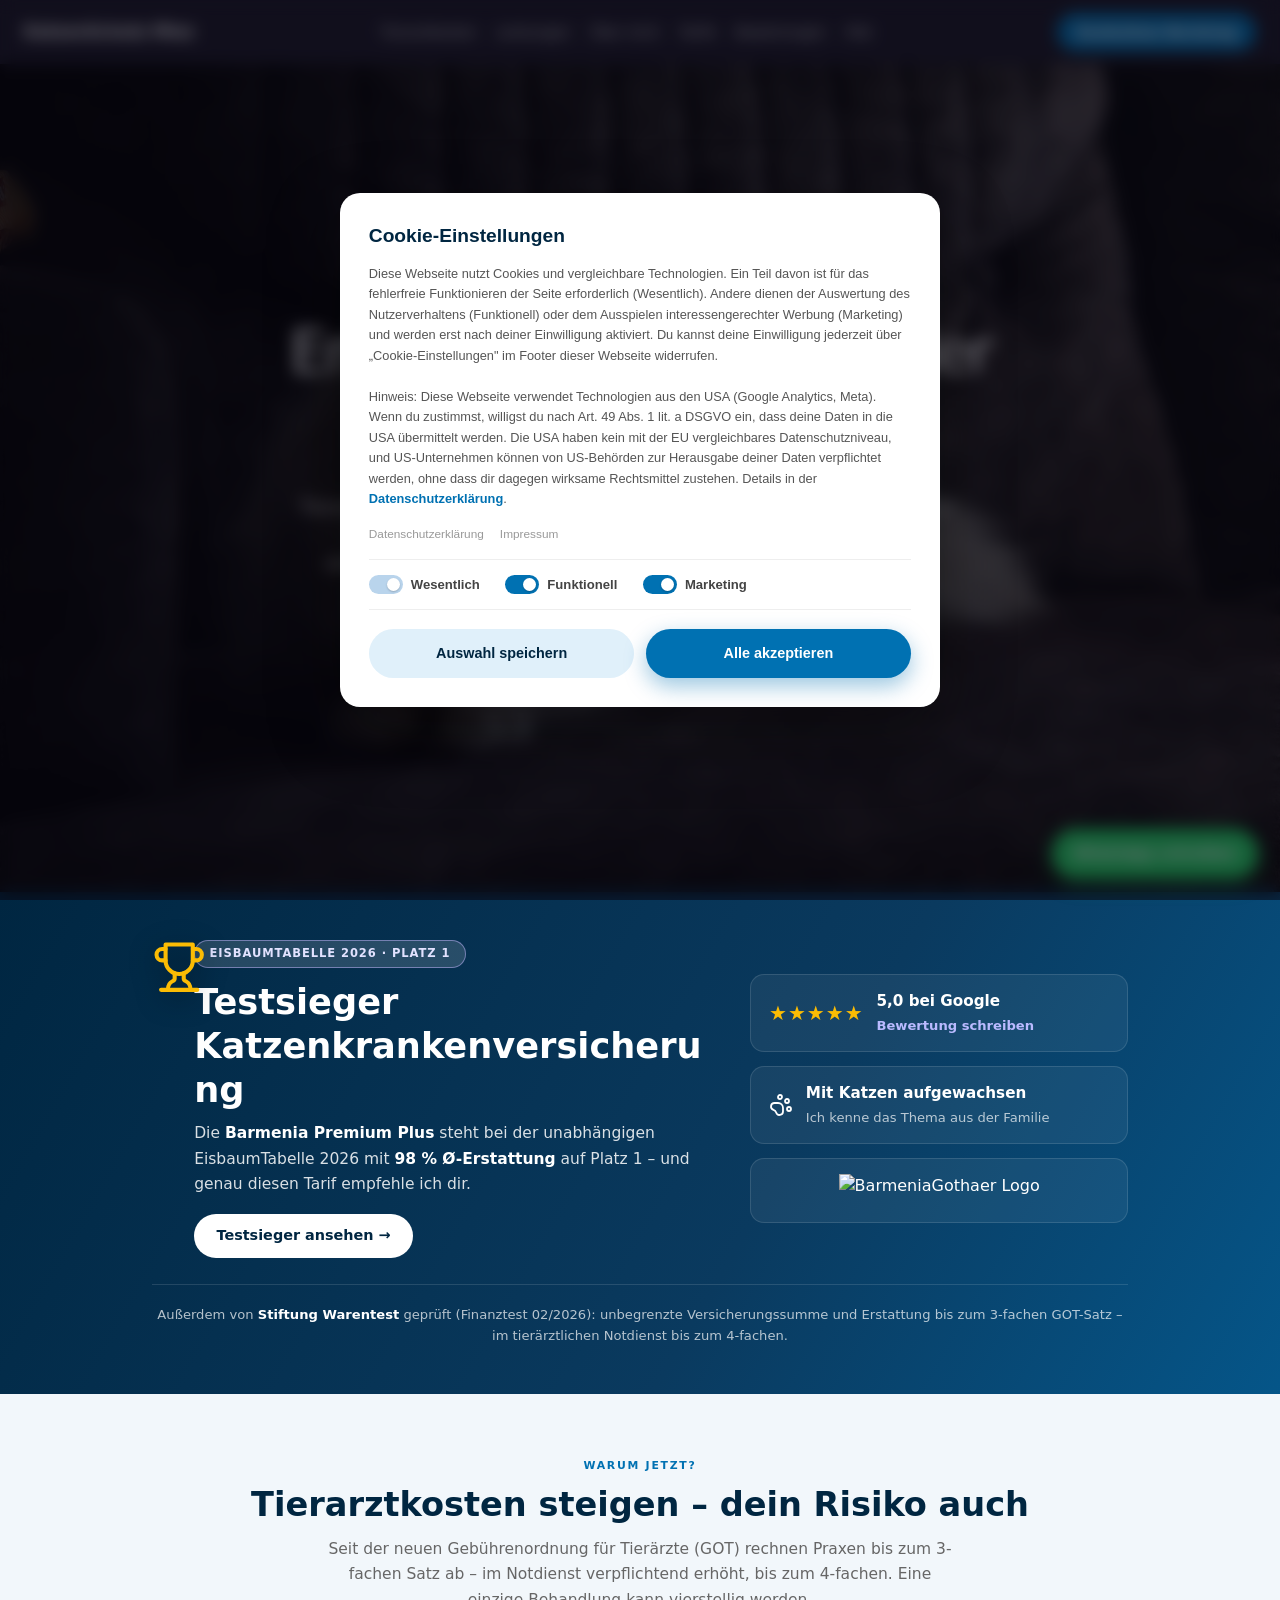
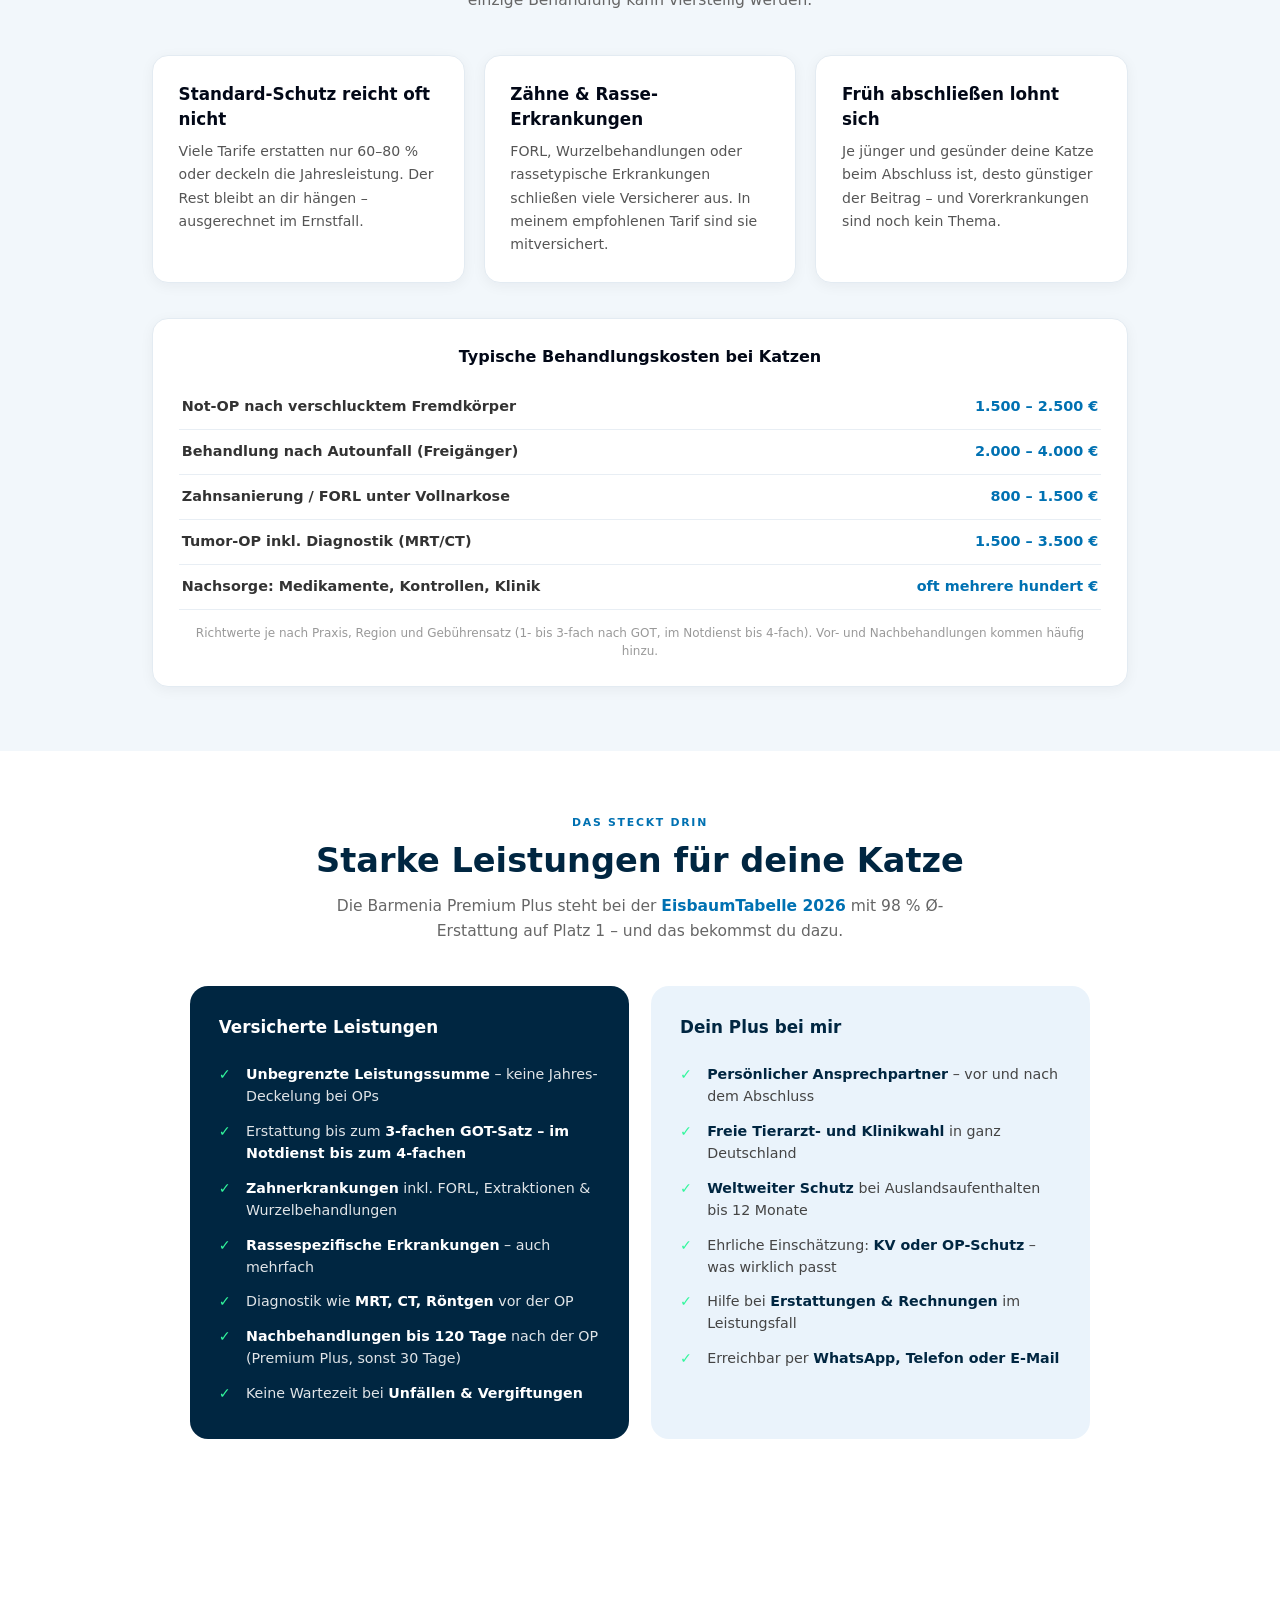
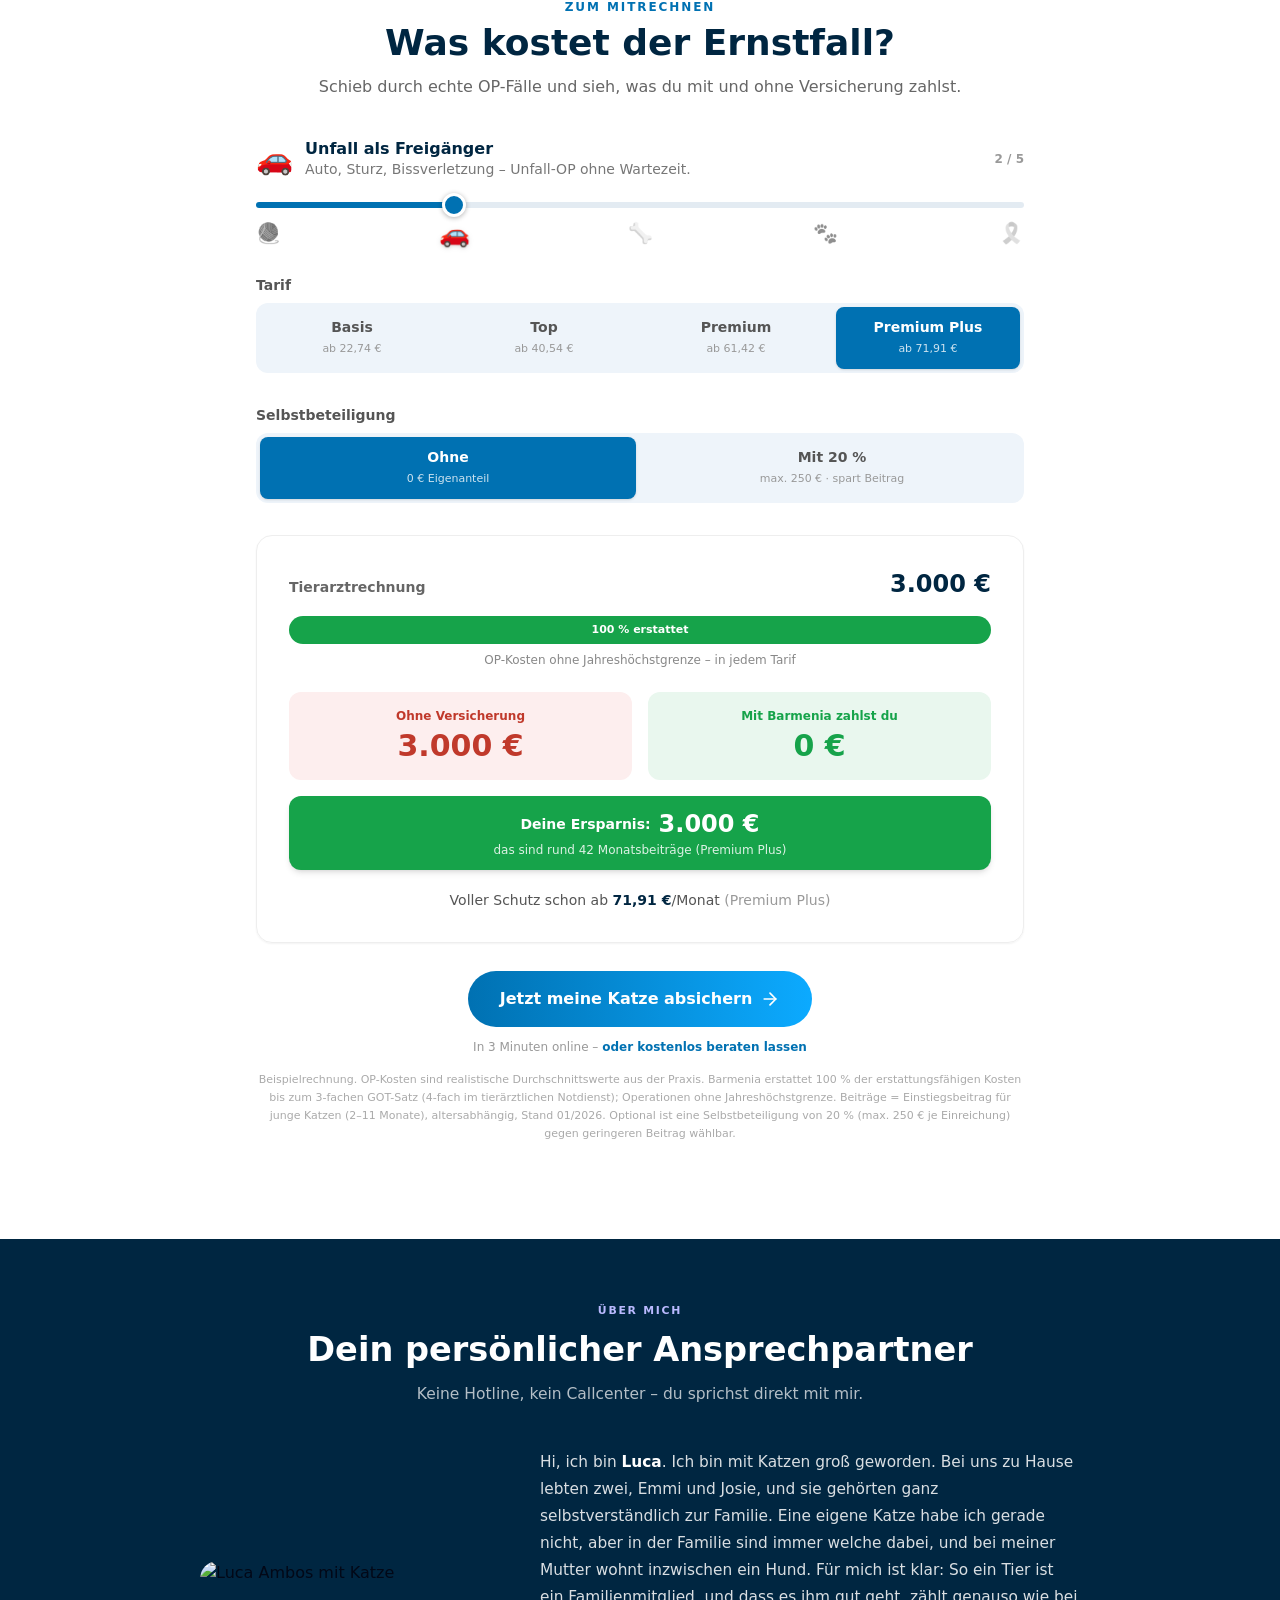
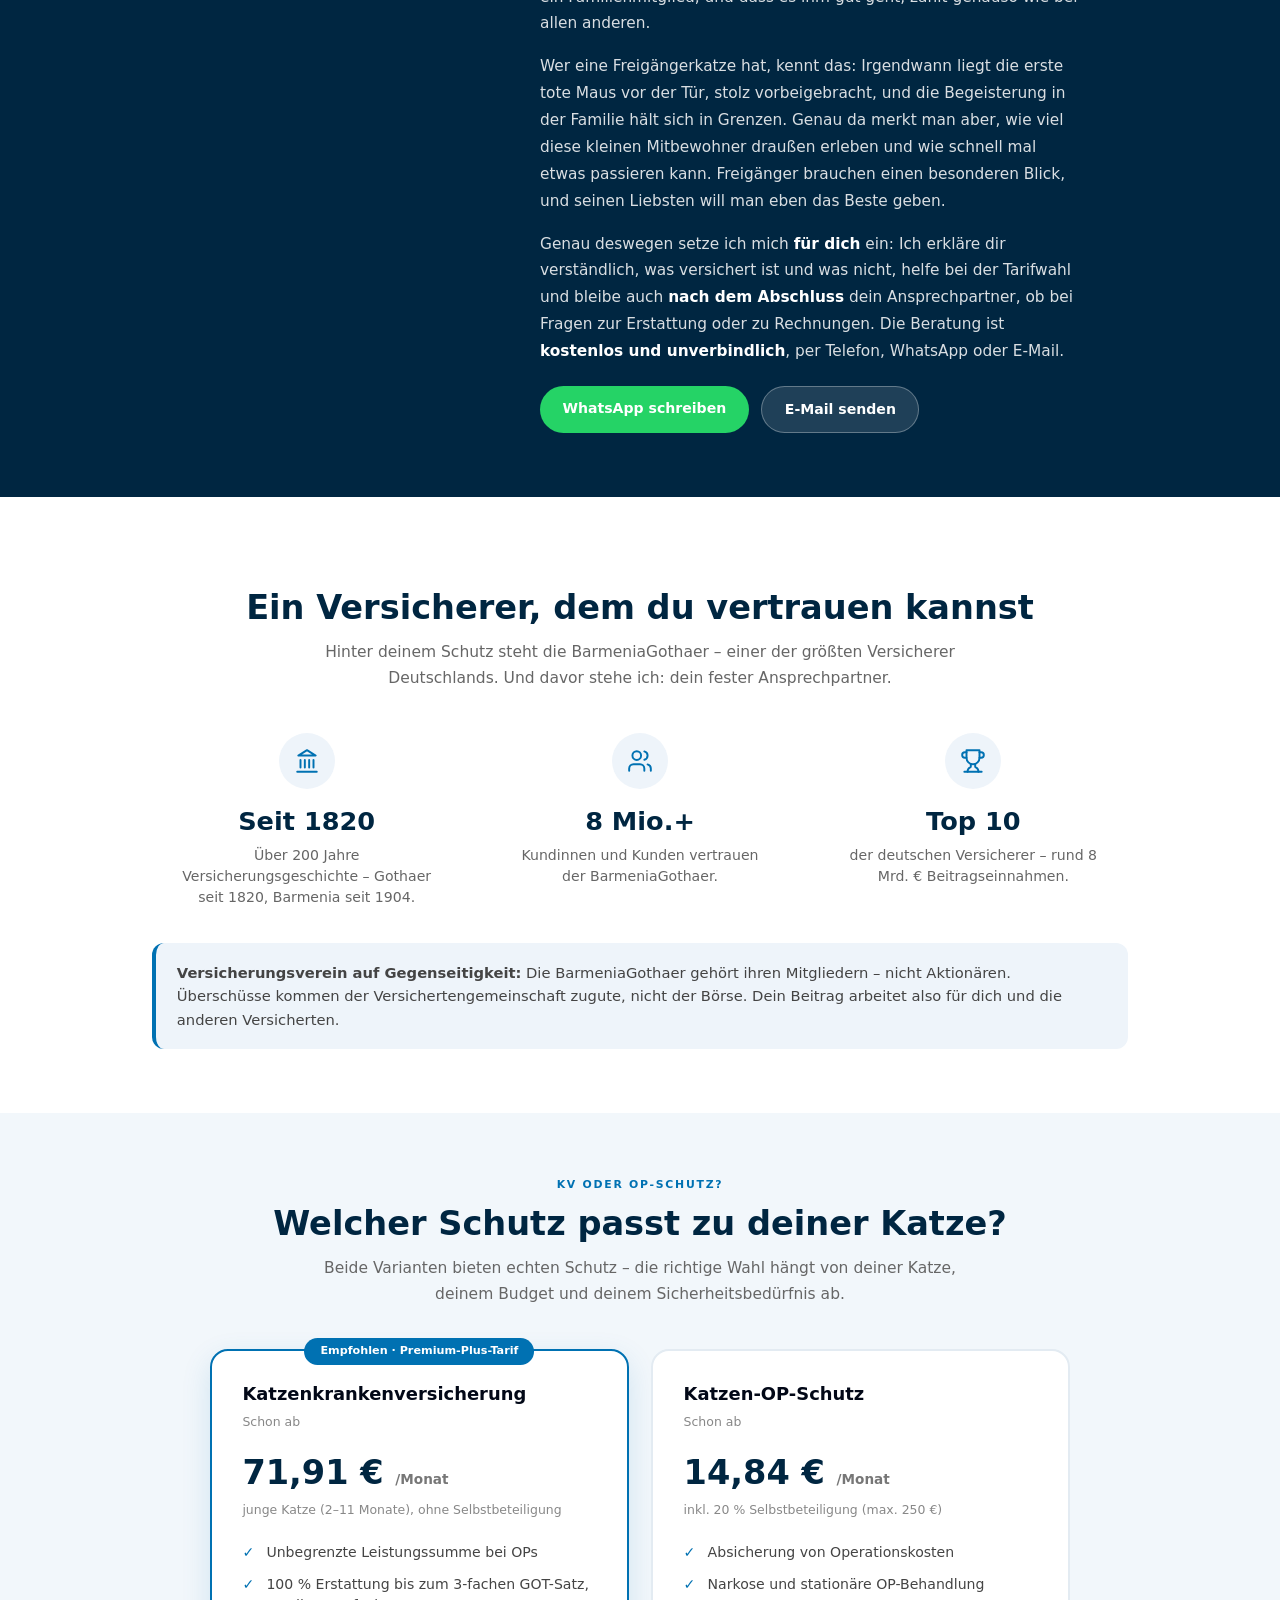
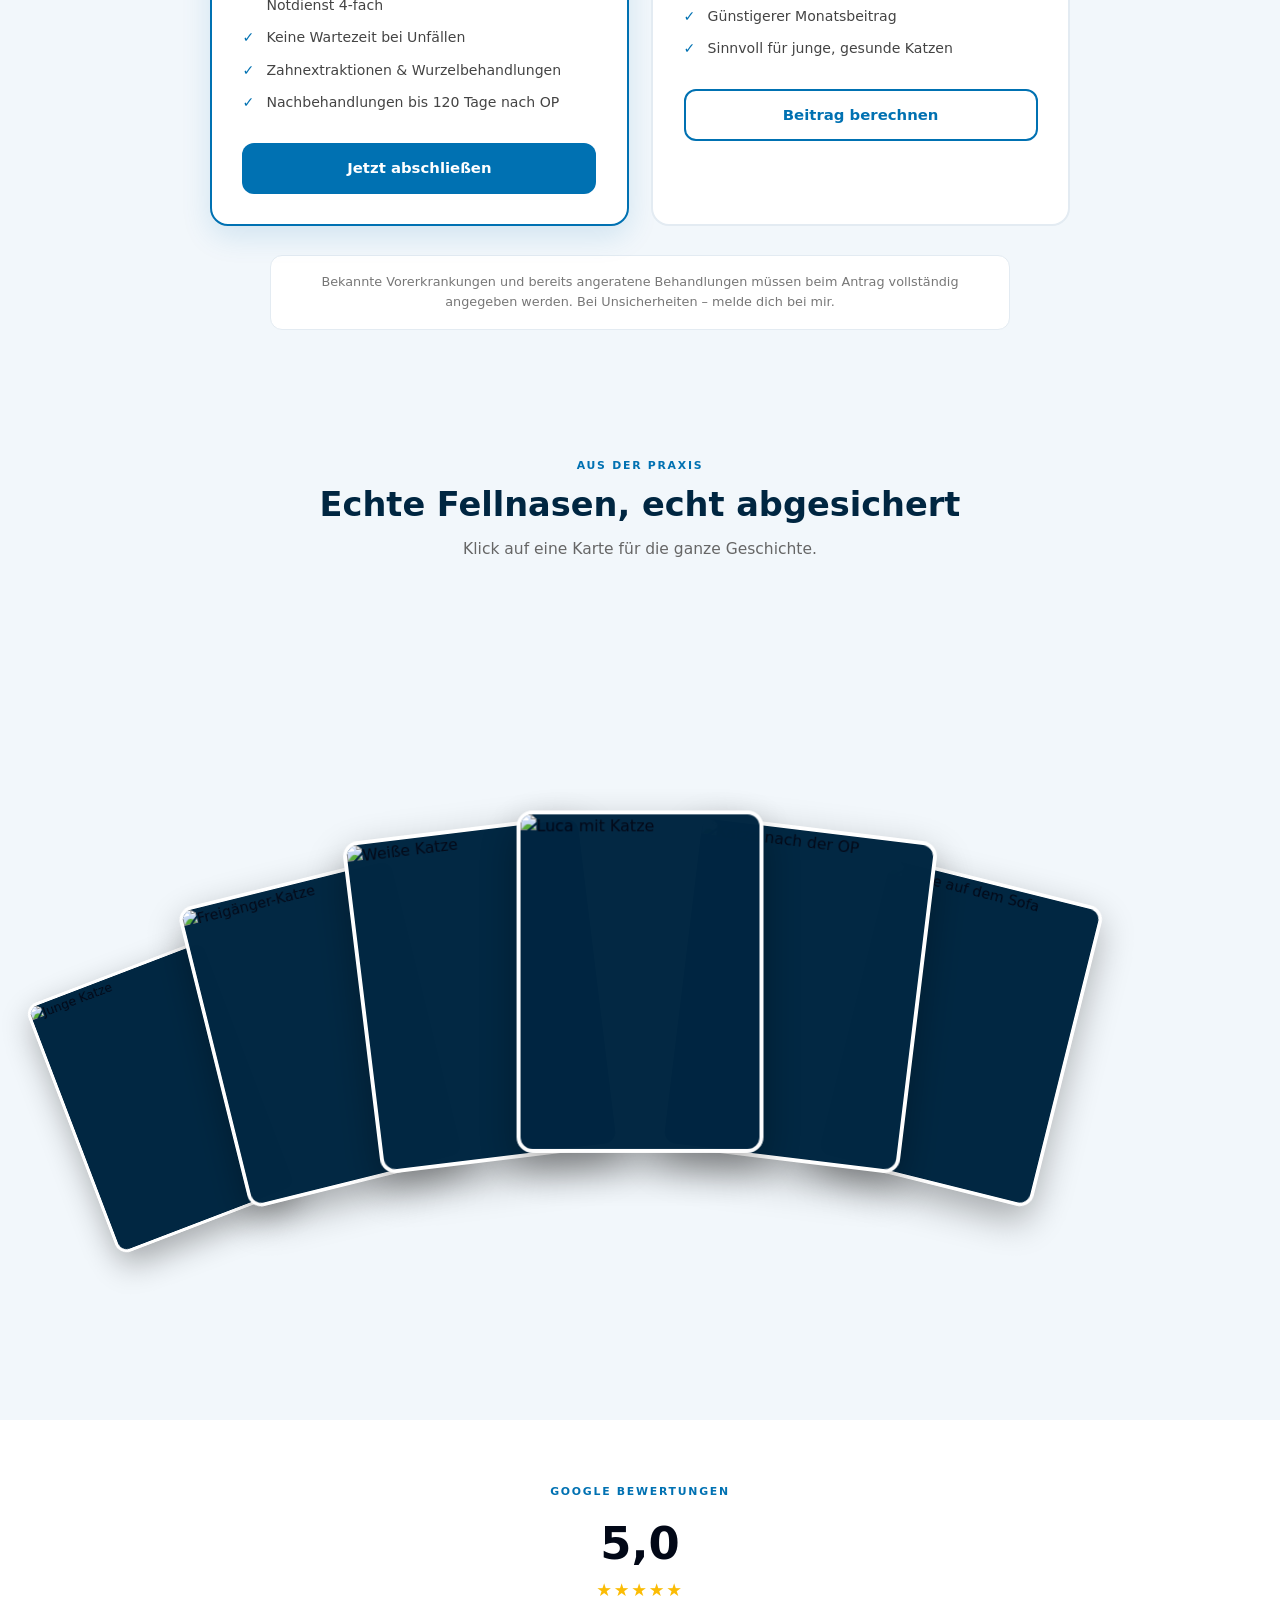
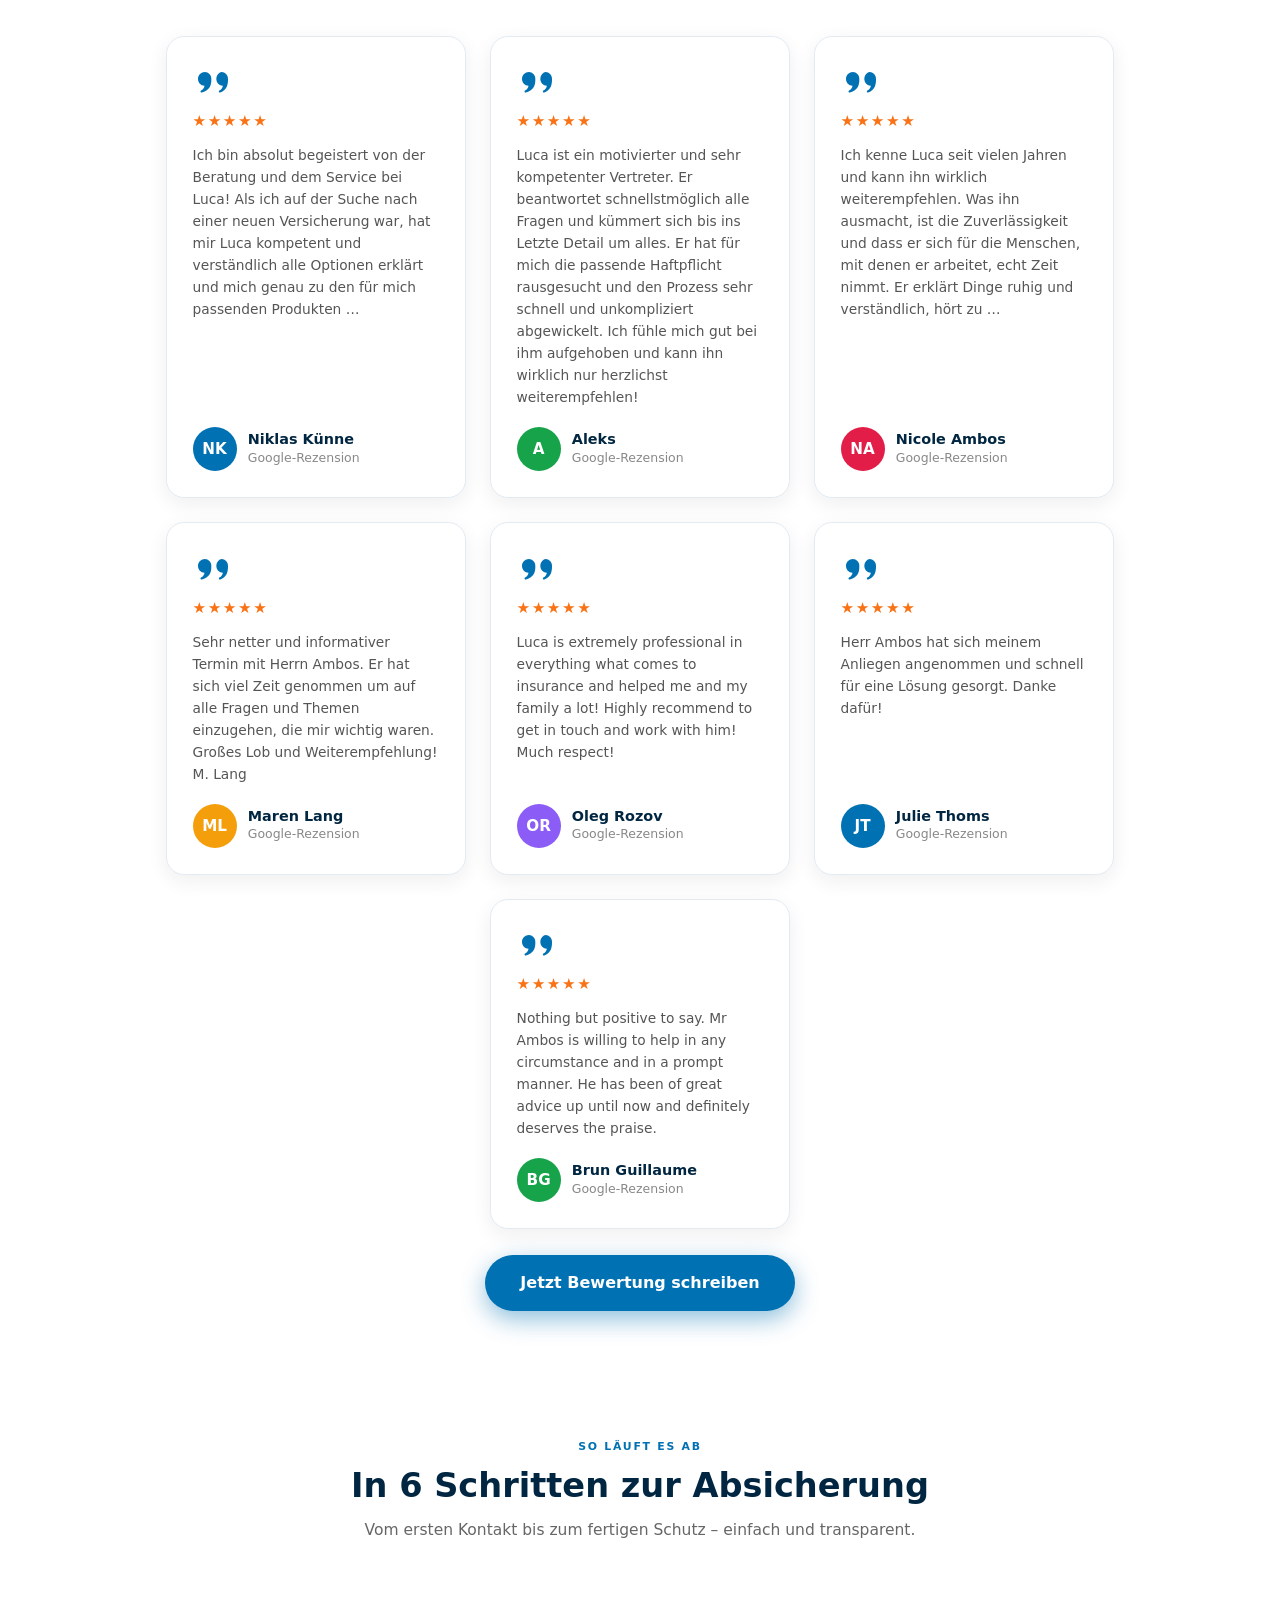
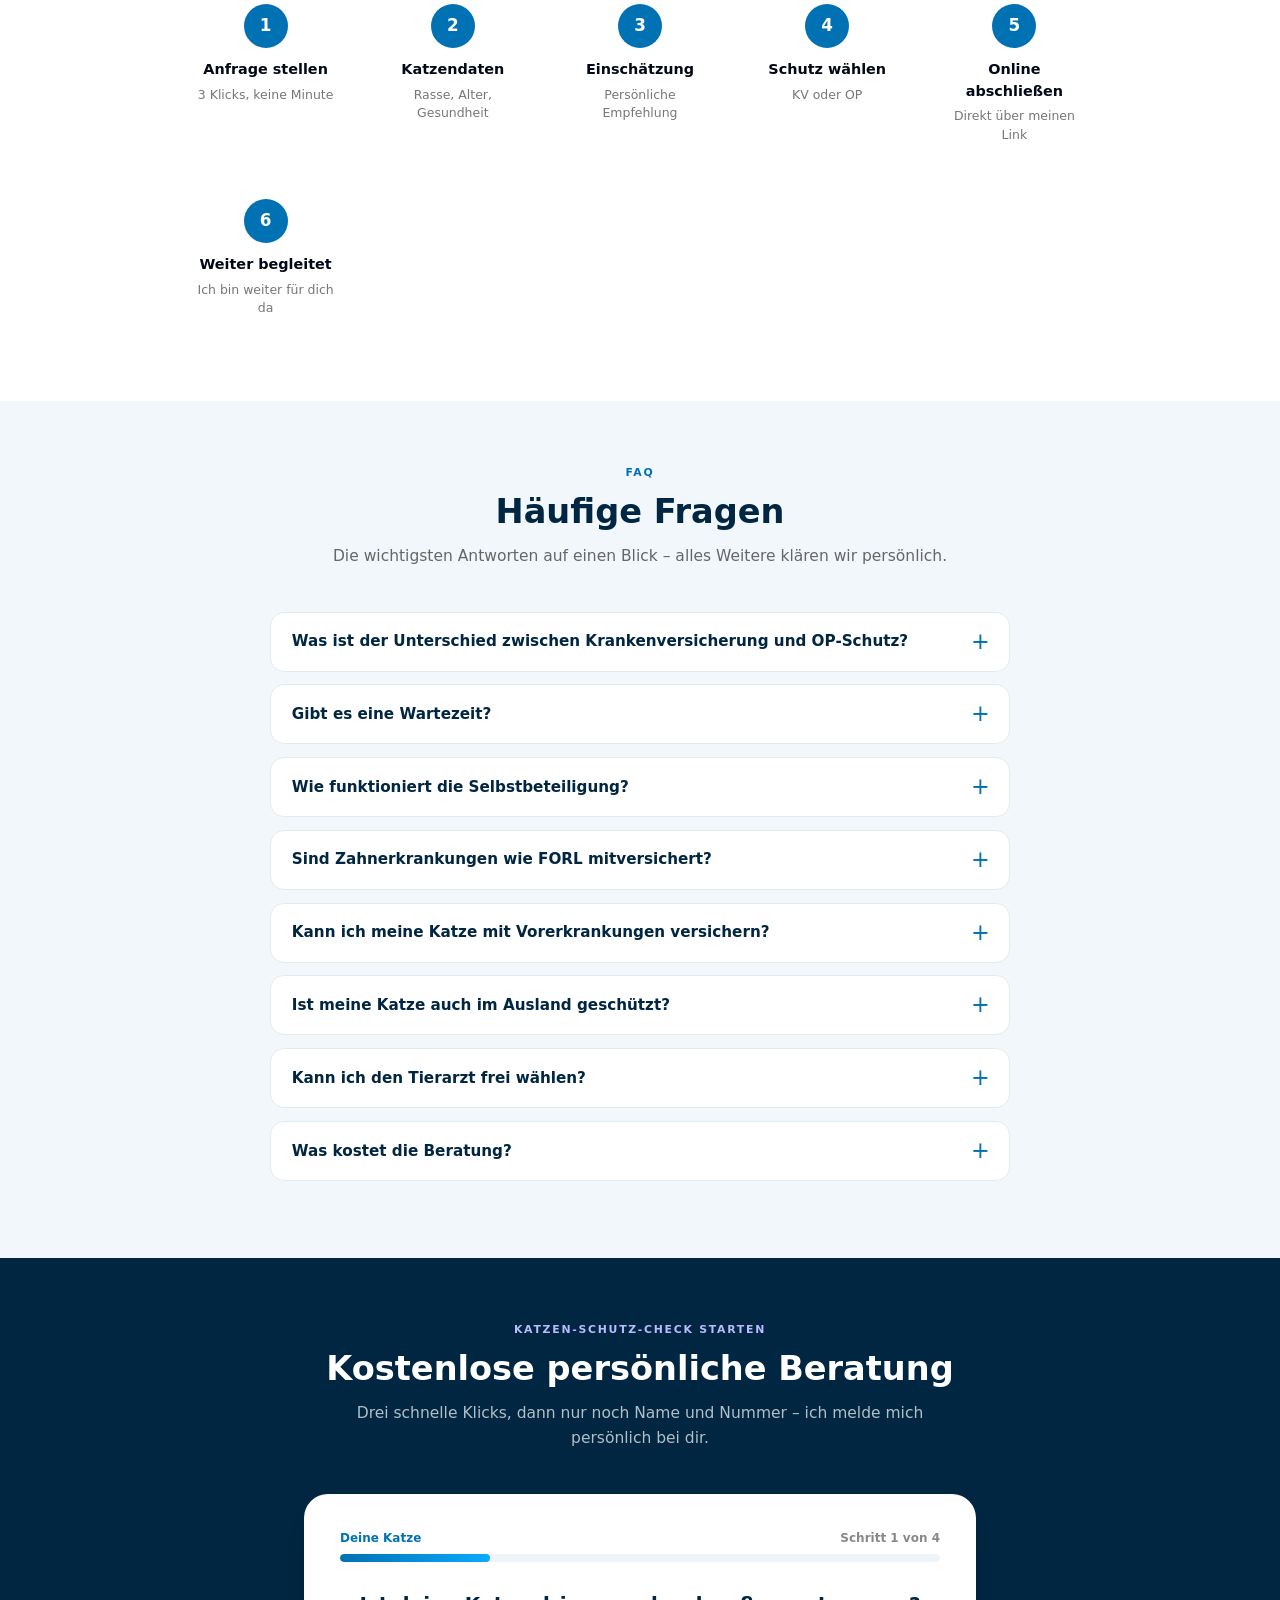
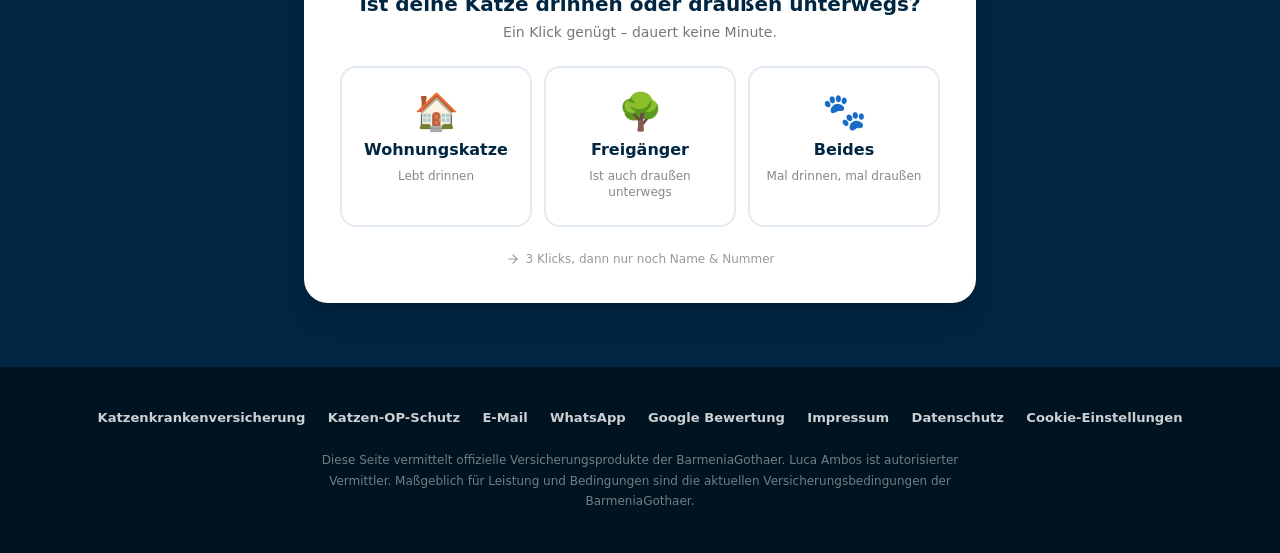
==== commit 3f31faa4: "Vertrauens-Sektion: BarmeniaGothaer-Fakten + VVaG-Hinweis Co-Authored-By: Claude Fable 5 <noreply@an" ====
--- a/index.html
+++ b/index.html
@@ -1,4 +1,4 @@
-<!DOCTYPE html><html lang="de" data-astro-cid-j7pv25f6> <head><meta charset="UTF-8"><meta name="viewport" content="width=device-width, initial-scale=1.0"><title>KatzenSchutz Miez – Katzenkrankenversicherung mit Luca Ambos</title><meta name="description" content="Katzenkrankenversicherung ab 22,74 € und Katzen-OP-Schutz ab 14,84 €/Monat – BarmeniaGothaer. Persönliche Beratung durch Luca Ambos, Berlin. EisbaumTabelle Testsieger 2026."><link rel="canonical" href="https://katzenschutz-miez.de/"><link rel="icon" href="/favicon.svg" type="image/svg+xml"><meta property="og:type" content="website"><meta property="og:url" content="https://katzenschutz-miez.de/"><meta property="og:title" content="KatzenSchutz Miez – Katzenkrankenversicherung mit Luca Ambos"><meta property="og:description" content="Katzenkrankenversicherung und OP-Schutz der BarmeniaGothaer. Persönliche Beratung von Katzenmensch zu Katzenmensch."><meta property="og:image" content="https://katzenschutz-miez.de/katz_hero.jpg"><meta property="og:locale" content="de_DE"><link rel="stylesheet" href="/_astro/index.DfwifoOX.css"></head> <body data-astro-cid-j7pv25f6> <!-- NAV --> <nav data-astro-cid-j7pv25f6> <a class="nav-brand" href="#hero" data-astro-cid-j7pv25f6>KatzenSchutz Miez</a> <div class="nav-links" id="nav-links" data-astro-cid-j7pv25f6> <a href="#kosten" data-astro-cid-j7pv25f6>Tierarztkosten</a> <a href="#leistungen" data-astro-cid-j7pv25f6>Leistungen</a> <a href="#ueber" data-astro-cid-j7pv25f6>Über mich</a> <a href="#vergleich" data-astro-cid-j7pv25f6>Tarife</a> <a href="#reviews" data-astro-cid-j7pv25f6>Bewertungen</a> <a href="#faq" data-astro-cid-j7pv25f6>FAQ</a> </div> <a class="btn-nav" href="#kontakt" data-astro-cid-j7pv25f6>Kostenlose Beratung</a> <button class="nav-burger" id="nav-burger" aria-label="Menü öffnen" aria-expanded="false" aria-controls="nav-links" data-astro-cid-j7pv25f6> <svg width="24" height="24" viewBox="0 0 24 24" fill="none" stroke="currentColor" stroke-width="2.2" stroke-linecap="round" aria-hidden="true" data-astro-cid-j7pv25f6> <line x1="4" y1="7" x2="20" y2="7" data-astro-cid-j7pv25f6></line> <line x1="4" y1="12" x2="20" y2="12" data-astro-cid-j7pv25f6></line> <line x1="4" y1="17" x2="20" y2="17" data-astro-cid-j7pv25f6></line> </svg> </button> </nav> <main data-astro-cid-j7pv25f6> <div id="hero" data-astro-cid-j7pv25f6> <style>astro-island,astro-slot,astro-static-slot{display:contents}</style><script>(()=>{var e=async t=>{await(await t())()};(self.Astro||(self.Astro={})).load=e;window.dispatchEvent(new Event("astro:load"));})();;(()=>{var A=Object.defineProperty;var g=(i,o,a)=>o in i?A(i,o,{enumerable:!0,configurable:!0,writable:!0,value:a}):i[o]=a;var d=(i,o,a)=>g(i,typeof o!="symbol"?o+"":o,a);{let i={0:t=>m(t),1:t=>a(t),2:t=>new RegExp(t),3:t=>new Date(t),4:t=>new Map(a(t)),5:t=>new Set(a(t)),6:t=>BigInt(t),7:t=>new URL(t),8:t=>new Uint8Array(t),9:t=>new Uint16Array(t),10:t=>new Uint32Array(t),11:t=>1/0*t},o=t=>{let[l,e]=t;return l in i?i[l](e):void 0},a=t=>t.map(o),m=t=>typeof t!="object"||t===null?t:Object.fromEntries(Object.entries(t).map(([l,e])=>[l,o(e)]));class y extends HTMLElement{constructor(){super(...arguments);d(this,"Component");d(this,"hydrator");d(this,"hydrate",async()=>{var b;if(!this.hydrator||!this.isConnected)return;let e=(b=this.parentElement)==null?void 0:b.closest("astro-island[ssr]");if(e){e.addEventListener("astro:hydrate",this.hydrate,{once:!0});return}let c=this.querySelectorAll("astro-slot"),n={},h=this.querySelectorAll("template[data-astro-template]");for(let r of h){let s=r.closest(this.tagName);s!=null&&s.isSameNode(this)&&(n[r.getAttribute("data-astro-template")||"default"]=r.innerHTML,r.remove())}for(let r of c){let s=r.closest(this.tagName);s!=null&&s.isSameNode(this)&&(n[r.getAttribute("name")||"default"]=r.innerHTML)}let p;try{p=this.hasAttribute("props")?m(JSON.parse(this.getAttribute("props"))):{}}catch(r){let s=this.getAttribute("component-url")||"<unknown>",v=this.getAttribute("component-export");throw v&&(s+=` (export ${v})`),console.error(`[hydrate] Error parsing props for component ${s}`,this.getAttribute("props"),r),r}let u;await this.hydrator(this)(this.Component,p,n,{client:this.getAttribute("client")}),this.removeAttribute("ssr"),this.dispatchEvent(new CustomEvent("astro:hydrate"))});d(this,"unmount",()=>{this.isConnected||this.dispatchEvent(new CustomEvent("astro:unmount"))})}disconnectedCallback(){document.removeEventListener("astro:after-swap",this.unmount),document.addEventListener("astro:after-swap",this.unmount,{once:!0})}connectedCallback(){if(!this.hasAttribute("await-children")||document.readyState==="interactive"||document.readyState==="complete")this.childrenConnectedCallback();else{let e=()=>{document.removeEventListener("DOMContentLoaded",e),c.disconnect(),this.childrenConnectedCallback()},c=new MutationObserver(()=>{var n;((n=this.lastChild)==null?void 0:n.nodeType)===Node.COMMENT_NODE&&this.lastChild.nodeValue==="astro:end"&&(this.lastChild.remove(),e())});c.observe(this,{childList:!0}),document.addEventListener("DOMContentLoaded",e)}}async childrenConnectedCallback(){let e=this.getAttribute("before-hydration-url");e&&await import(e),this.start()}async start(){let e=JSON.parse(this.getAttribute("opts")),c=this.getAttribute("client");if(Astro[c]===void 0){window.addEventListener(`astro:${c}`,()=>this.start(),{once:!0});return}try{await Astro[c](async()=>{let n=this.getAttribute("renderer-url"),[h,{default:p}]=await Promise.all([import(this.getAttribute("component-url")),n?import(n):()=>()=>{}]),u=this.getAttribute("component-export")||"default";if(!u.includes("."))this.Component=h[u];else{this.Component=h;for(let f of u.split("."))this.Component=this.Component[f]}return this.hydrator=p,this.hydrate},e,this)}catch(n){console.error(`[astro-island] Error hydrating ${this.getAttribute("component-url")}`,n)}}attributeChangedCallback(){this.hydrate()}}d(y,"observedAttributes",["props"]),customElements.get("astro-island")||customElements.define("astro-island",y)}})();</script><astro-island uid="2h0L5F" prefix="r0" component-url="/_astro/animated-hero.DdBrgDqH.js" component-export="Hero" renderer-url="/_astro/client.SWu0E-Mb.js" props="{&quot;data-astro-cid-j7pv25f6&quot;:[0,true]}" ssr="" client="load" opts="{&quot;name&quot;:&quot;Hero&quot;,&quot;value&quot;:true}" await-children=""><div class="relative w-full min-h-[92vh] flex items-center overflow-hidden"><img src="/header.jpg" alt="Weiße Katze auf dem Sofa" class="hero-ken-burns absolute inset-0 w-full h-full object-cover"/><div class="absolute inset-0 bg-gradient-to-r from-black/75 via-black/55 to-black/25"></div><div class="container mx-auto relative z-10 px-4"><div class="flex gap-8 py-20 items-center justify-center flex-col"><div><a href="https://www.eisbaumtabelle.de/katze" target="_blank" rel="noopener" class="inline-flex items-center justify-center whitespace-nowrap text-sm font-medium ring-offset-background transition-colors focus-visible:outline-none focus-visible:ring-2 focus-visible:ring-ring focus-visible:ring-offset-2 disabled:pointer-events-none disabled:opacity-50 bg-secondary text-secondary-foreground hover:bg-secondary/80 h-9 rounded-md px-3 gap-4">EisbaumTabelle Testsieger 2026 <svg xmlns="http://www.w3.org/2000/svg" width="24" height="24" viewBox="0 0 24 24" fill="none" stroke="currentColor" stroke-width="2" stroke-linecap="round" stroke-linejoin="round" class="lucide lucide-move-right w-4 h-4"><path d="M18 8L22 12L18 16"></path><path d="M2 12H22"></path></svg></a></div><div class="flex gap-4 flex-col"><h1 class="text-4xl md:text-6xl max-w-3xl tracking-tighter text-center font-regular text-white"><span>Endlich Katzenschutz, der</span><span class="relative flex w-full items-center justify-center overflow-hidden text-center leading-tight min-h-[2.2em] md:min-h-[1.3em] md:pb-4 md:pt-1"> <span class="absolute inset-0 flex items-center justify-center px-2 font-semibold text-[#babaff]" style="opacity:0;transform:translateY(-100)">hält, was er verspricht</span><span class="absolute inset-0 flex items-center justify-center px-2 font-semibold text-[#babaff]" style="opacity:0;transform:translateY(-100)">bezahlbar bleibt</span><span class="absolute inset-0 flex items-center justify-center px-2 font-semibold text-[#babaff]" style="opacity:0;transform:translateY(-100)">persönlich ist</span><span class="absolute inset-0 flex items-center justify-center px-2 font-semibold text-[#babaff]" style="opacity:0;transform:translateY(-100)">fair ist</span></span></h1><p class="text-lg md:text-xl leading-relaxed tracking-tight text-white/80 max-w-2xl text-center">Tierarztkosten steigen, und eine Operation geht schnell ins Geld. Ich helfe dir, deine Katze richtig abzusichern – persönlich und verständlich, von jemandem, der mit Katzen großgeworden ist.</p></div><div class="flex flex-row gap-3 flex-wrap justify-center"><a href="#kontakt" class="inline-flex items-center justify-center whitespace-nowrap text-sm font-medium ring-offset-background transition-colors focus-visible:outline-none focus-visible:ring-2 focus-visible:ring-ring focus-visible:ring-offset-2 disabled:pointer-events-none disabled:opacity-50 border border-input bg-background hover:bg-accent hover:text-accent-foreground h-11 rounded-md px-8 gap-4">Lieber erst beraten lassen <svg xmlns="http://www.w3.org/2000/svg" width="24" height="24" viewBox="0 0 24 24" fill="none" stroke="currentColor" stroke-width="2" stroke-linecap="round" stroke-linejoin="round" class="lucide lucide-phone-call w-4 h-4"><path d="M22 16.92v3a2 2 0 0 1-2.18 2 19.79 19.79 0 0 1-8.63-3.07 19.5 19.5 0 0 1-6-6 19.79 19.79 0 0 1-3.07-8.67A2 2 0 0 1 4.11 2h3a2 2 0 0 1 2 1.72 12.84 12.84 0 0 0 .7 2.81 2 2 0 0 1-.45 2.11L8.09 9.91a16 16 0 0 0 6 6l1.27-1.27a2 2 0 0 1 2.11-.45 12.84 12.84 0 0 0 2.81.7A2 2 0 0 1 22 16.92z"></path><path d="M14.05 2a9 9 0 0 1 8 7.94"></path><path d="M14.05 6A5 5 0 0 1 18 10"></path></svg></a><a href="https://ssl.barmenia.de/online-versichern/#/tierversicherung/Beitrag?tierart=Katze&amp;versicherung=kv&amp;adm=00011802" target="_blank" rel="noopener" class="inline-flex items-center justify-center whitespace-nowrap text-sm font-medium ring-offset-background transition-colors focus-visible:outline-none focus-visible:ring-2 focus-visible:ring-ring focus-visible:ring-offset-2 disabled:pointer-events-none disabled:opacity-50 bg-primary text-primary-foreground hover:bg-primary/90 h-11 rounded-md px-8 gap-4">Jetzt Tarif berechnen <svg xmlns="http://www.w3.org/2000/svg" width="24" height="24" viewBox="0 0 24 24" fill="none" stroke="currentColor" stroke-width="2" stroke-linecap="round" stroke-linejoin="round" class="lucide lucide-move-right w-4 h-4"><path d="M18 8L22 12L18 16"></path><path d="M2 12H22"></path></svg></a></div><p class="text-sm md:text-base text-white/70 text-center -mt-2">OP-Schutz ab <strong class="text-white">14,84 €</strong> · Krankenversicherung ab<!-- --> <strong class="text-white">22,74 €</strong>/Monat</p></div></div></div><!--astro:end--></astro-island> </div> <!-- TESTSIEGER-BAND (EisbaumTabelle, prominent) --> <section id="testsieger" class="testsieger" data-astro-cid-j7pv25f6> <div class="container" data-astro-cid-j7pv25f6> <div class="ts-grid" data-astro-cid-j7pv25f6> <div class="ts-main" data-astro-cid-j7pv25f6> <div class="ts-trophy" style="color:#fbbc04" data-astro-cid-j7pv25f6> <svg width="1em" height="1em" viewBox="0 0 24 24" fill="none" stroke="currentColor" stroke-width="1.8" stroke-linecap="round" stroke-linejoin="round" aria-hidden="true" data-astro-cid-j7pv25f6> <path d="M6 9H4.5a2.5 2.5 0 0 1 0-5H6" data-astro-cid-j7pv25f6></path> <path d="M18 9h1.5a2.5 2.5 0 0 0 0-5H18" data-astro-cid-j7pv25f6></path> <path d="M4 22h16" data-astro-cid-j7pv25f6></path> <path d="M10 14.66V17c0 .55-.47.98-.97 1.21C7.85 18.75 7 20.24 7 22" data-astro-cid-j7pv25f6></path> <path d="M14 14.66V17c0 .55.47.98.97 1.21C16.15 18.75 17 20.24 17 22" data-astro-cid-j7pv25f6></path> <path d="M18 2H6v7a6 6 0 0 0 12 0V2Z" data-astro-cid-j7pv25f6></path> </svg> </div> <div data-astro-cid-j7pv25f6> <div class="ts-kicker" data-astro-cid-j7pv25f6>EisbaumTabelle 2026 · Platz 1</div> <h2 class="ts-h" data-astro-cid-j7pv25f6>Testsieger Katzenkrankenversicherung</h2> <p class="ts-sub" data-astro-cid-j7pv25f6>
+<!DOCTYPE html><html lang="de" data-astro-cid-j7pv25f6> <head><meta charset="UTF-8"><meta name="viewport" content="width=device-width, initial-scale=1.0"><title>KatzenSchutz Miez – Katzenkrankenversicherung mit Luca Ambos</title><meta name="description" content="Katzenkrankenversicherung ab 22,74 € und Katzen-OP-Schutz ab 14,84 €/Monat – BarmeniaGothaer. Persönliche Beratung durch Luca Ambos, Berlin. EisbaumTabelle Testsieger 2026."><link rel="canonical" href="https://katzenschutz-miez.de/"><link rel="icon" href="/favicon.svg" type="image/svg+xml"><meta property="og:type" content="website"><meta property="og:url" content="https://katzenschutz-miez.de/"><meta property="og:title" content="KatzenSchutz Miez – Katzenkrankenversicherung mit Luca Ambos"><meta property="og:description" content="Katzenkrankenversicherung und OP-Schutz der BarmeniaGothaer. Persönliche Beratung von Katzenmensch zu Katzenmensch."><meta property="og:image" content="https://katzenschutz-miez.de/katz_hero.jpg"><meta property="og:locale" content="de_DE"><link rel="stylesheet" href="/_astro/index.Xkc0XdtV.css"></head> <body data-astro-cid-j7pv25f6> <!-- NAV --> <nav data-astro-cid-j7pv25f6> <a class="nav-brand" href="#hero" data-astro-cid-j7pv25f6>KatzenSchutz Miez</a> <div class="nav-links" id="nav-links" data-astro-cid-j7pv25f6> <a href="#kosten" data-astro-cid-j7pv25f6>Tierarztkosten</a> <a href="#leistungen" data-astro-cid-j7pv25f6>Leistungen</a> <a href="#ueber" data-astro-cid-j7pv25f6>Über mich</a> <a href="#vergleich" data-astro-cid-j7pv25f6>Tarife</a> <a href="#reviews" data-astro-cid-j7pv25f6>Bewertungen</a> <a href="#faq" data-astro-cid-j7pv25f6>FAQ</a> </div> <a class="btn-nav" href="#kontakt" data-astro-cid-j7pv25f6>Kostenlose Beratung</a> <button class="nav-burger" id="nav-burger" aria-label="Menü öffnen" aria-expanded="false" aria-controls="nav-links" data-astro-cid-j7pv25f6> <svg width="24" height="24" viewBox="0 0 24 24" fill="none" stroke="currentColor" stroke-width="2.2" stroke-linecap="round" aria-hidden="true" data-astro-cid-j7pv25f6> <line x1="4" y1="7" x2="20" y2="7" data-astro-cid-j7pv25f6></line> <line x1="4" y1="12" x2="20" y2="12" data-astro-cid-j7pv25f6></line> <line x1="4" y1="17" x2="20" y2="17" data-astro-cid-j7pv25f6></line> </svg> </button> </nav> <main data-astro-cid-j7pv25f6> <div id="hero" data-astro-cid-j7pv25f6> <style>astro-island,astro-slot,astro-static-slot{display:contents}</style><script>(()=>{var e=async t=>{await(await t())()};(self.Astro||(self.Astro={})).load=e;window.dispatchEvent(new Event("astro:load"));})();;(()=>{var A=Object.defineProperty;var g=(i,o,a)=>o in i?A(i,o,{enumerable:!0,configurable:!0,writable:!0,value:a}):i[o]=a;var d=(i,o,a)=>g(i,typeof o!="symbol"?o+"":o,a);{let i={0:t=>m(t),1:t=>a(t),2:t=>new RegExp(t),3:t=>new Date(t),4:t=>new Map(a(t)),5:t=>new Set(a(t)),6:t=>BigInt(t),7:t=>new URL(t),8:t=>new Uint8Array(t),9:t=>new Uint16Array(t),10:t=>new Uint32Array(t),11:t=>1/0*t},o=t=>{let[l,e]=t;return l in i?i[l](e):void 0},a=t=>t.map(o),m=t=>typeof t!="object"||t===null?t:Object.fromEntries(Object.entries(t).map(([l,e])=>[l,o(e)]));class y extends HTMLElement{constructor(){super(...arguments);d(this,"Component");d(this,"hydrator");d(this,"hydrate",async()=>{var b;if(!this.hydrator||!this.isConnected)return;let e=(b=this.parentElement)==null?void 0:b.closest("astro-island[ssr]");if(e){e.addEventListener("astro:hydrate",this.hydrate,{once:!0});return}let c=this.querySelectorAll("astro-slot"),n={},h=this.querySelectorAll("template[data-astro-template]");for(let r of h){let s=r.closest(this.tagName);s!=null&&s.isSameNode(this)&&(n[r.getAttribute("data-astro-template")||"default"]=r.innerHTML,r.remove())}for(let r of c){let s=r.closest(this.tagName);s!=null&&s.isSameNode(this)&&(n[r.getAttribute("name")||"default"]=r.innerHTML)}let p;try{p=this.hasAttribute("props")?m(JSON.parse(this.getAttribute("props"))):{}}catch(r){let s=this.getAttribute("component-url")||"<unknown>",v=this.getAttribute("component-export");throw v&&(s+=` (export ${v})`),console.error(`[hydrate] Error parsing props for component ${s}`,this.getAttribute("props"),r),r}let u;await this.hydrator(this)(this.Component,p,n,{client:this.getAttribute("client")}),this.removeAttribute("ssr"),this.dispatchEvent(new CustomEvent("astro:hydrate"))});d(this,"unmount",()=>{this.isConnected||this.dispatchEvent(new CustomEvent("astro:unmount"))})}disconnectedCallback(){document.removeEventListener("astro:after-swap",this.unmount),document.addEventListener("astro:after-swap",this.unmount,{once:!0})}connectedCallback(){if(!this.hasAttribute("await-children")||document.readyState==="interactive"||document.readyState==="complete")this.childrenConnectedCallback();else{let e=()=>{document.removeEventListener("DOMContentLoaded",e),c.disconnect(),this.childrenConnectedCallback()},c=new MutationObserver(()=>{var n;((n=this.lastChild)==null?void 0:n.nodeType)===Node.COMMENT_NODE&&this.lastChild.nodeValue==="astro:end"&&(this.lastChild.remove(),e())});c.observe(this,{childList:!0}),document.addEventListener("DOMContentLoaded",e)}}async childrenConnectedCallback(){let e=this.getAttribute("before-hydration-url");e&&await import(e),this.start()}async start(){let e=JSON.parse(this.getAttribute("opts")),c=this.getAttribute("client");if(Astro[c]===void 0){window.addEventListener(`astro:${c}`,()=>this.start(),{once:!0});return}try{await Astro[c](async()=>{let n=this.getAttribute("renderer-url"),[h,{default:p}]=await Promise.all([import(this.getAttribute("component-url")),n?import(n):()=>()=>{}]),u=this.getAttribute("component-export")||"default";if(!u.includes("."))this.Component=h[u];else{this.Component=h;for(let f of u.split("."))this.Component=this.Component[f]}return this.hydrator=p,this.hydrate},e,this)}catch(n){console.error(`[astro-island] Error hydrating ${this.getAttribute("component-url")}`,n)}}attributeChangedCallback(){this.hydrate()}}d(y,"observedAttributes",["props"]),customElements.get("astro-island")||customElements.define("astro-island",y)}})();</script><astro-island uid="2h0L5F" prefix="r0" component-url="/_astro/animated-hero.DdBrgDqH.js" component-export="Hero" renderer-url="/_astro/client.SWu0E-Mb.js" props="{&quot;data-astro-cid-j7pv25f6&quot;:[0,true]}" ssr="" client="load" opts="{&quot;name&quot;:&quot;Hero&quot;,&quot;value&quot;:true}" await-children=""><div class="relative w-full min-h-[92vh] flex items-center overflow-hidden"><img src="/header.jpg" alt="Weiße Katze auf dem Sofa" class="hero-ken-burns absolute inset-0 w-full h-full object-cover"/><div class="absolute inset-0 bg-gradient-to-r from-black/75 via-black/55 to-black/25"></div><div class="container mx-auto relative z-10 px-4"><div class="flex gap-8 py-20 items-center justify-center flex-col"><div><a href="https://www.eisbaumtabelle.de/katze" target="_blank" rel="noopener" class="inline-flex items-center justify-center whitespace-nowrap text-sm font-medium ring-offset-background transition-colors focus-visible:outline-none focus-visible:ring-2 focus-visible:ring-ring focus-visible:ring-offset-2 disabled:pointer-events-none disabled:opacity-50 bg-secondary text-secondary-foreground hover:bg-secondary/80 h-9 rounded-md px-3 gap-4">EisbaumTabelle Testsieger 2026 <svg xmlns="http://www.w3.org/2000/svg" width="24" height="24" viewBox="0 0 24 24" fill="none" stroke="currentColor" stroke-width="2" stroke-linecap="round" stroke-linejoin="round" class="lucide lucide-move-right w-4 h-4"><path d="M18 8L22 12L18 16"></path><path d="M2 12H22"></path></svg></a></div><div class="flex gap-4 flex-col"><h1 class="text-4xl md:text-6xl max-w-3xl tracking-tighter text-center font-regular text-white"><span>Endlich Katzenschutz, der</span><span class="relative flex w-full items-center justify-center overflow-hidden text-center leading-tight min-h-[2.2em] md:min-h-[1.3em] md:pb-4 md:pt-1"> <span class="absolute inset-0 flex items-center justify-center px-2 font-semibold text-[#babaff]" style="opacity:0;transform:translateY(-100)">hält, was er verspricht</span><span class="absolute inset-0 flex items-center justify-center px-2 font-semibold text-[#babaff]" style="opacity:0;transform:translateY(-100)">bezahlbar bleibt</span><span class="absolute inset-0 flex items-center justify-center px-2 font-semibold text-[#babaff]" style="opacity:0;transform:translateY(-100)">persönlich ist</span><span class="absolute inset-0 flex items-center justify-center px-2 font-semibold text-[#babaff]" style="opacity:0;transform:translateY(-100)">fair ist</span></span></h1><p class="text-lg md:text-xl leading-relaxed tracking-tight text-white/80 max-w-2xl text-center">Tierarztkosten steigen, und eine Operation geht schnell ins Geld. Ich helfe dir, deine Katze richtig abzusichern – persönlich und verständlich, von jemandem, der mit Katzen großgeworden ist.</p></div><div class="flex flex-row gap-3 flex-wrap justify-center"><a href="#kontakt" class="inline-flex items-center justify-center whitespace-nowrap text-sm font-medium ring-offset-background transition-colors focus-visible:outline-none focus-visible:ring-2 focus-visible:ring-ring focus-visible:ring-offset-2 disabled:pointer-events-none disabled:opacity-50 border border-input bg-background hover:bg-accent hover:text-accent-foreground h-11 rounded-md px-8 gap-4">Lieber erst beraten lassen <svg xmlns="http://www.w3.org/2000/svg" width="24" height="24" viewBox="0 0 24 24" fill="none" stroke="currentColor" stroke-width="2" stroke-linecap="round" stroke-linejoin="round" class="lucide lucide-phone-call w-4 h-4"><path d="M22 16.92v3a2 2 0 0 1-2.18 2 19.79 19.79 0 0 1-8.63-3.07 19.5 19.5 0 0 1-6-6 19.79 19.79 0 0 1-3.07-8.67A2 2 0 0 1 4.11 2h3a2 2 0 0 1 2 1.72 12.84 12.84 0 0 0 .7 2.81 2 2 0 0 1-.45 2.11L8.09 9.91a16 16 0 0 0 6 6l1.27-1.27a2 2 0 0 1 2.11-.45 12.84 12.84 0 0 0 2.81.7A2 2 0 0 1 22 16.92z"></path><path d="M14.05 2a9 9 0 0 1 8 7.94"></path><path d="M14.05 6A5 5 0 0 1 18 10"></path></svg></a><a href="https://ssl.barmenia.de/online-versichern/#/tierversicherung/Beitrag?tierart=Katze&amp;versicherung=kv&amp;adm=00011802" target="_blank" rel="noopener" class="inline-flex items-center justify-center whitespace-nowrap text-sm font-medium ring-offset-background transition-colors focus-visible:outline-none focus-visible:ring-2 focus-visible:ring-ring focus-visible:ring-offset-2 disabled:pointer-events-none disabled:opacity-50 bg-primary text-primary-foreground hover:bg-primary/90 h-11 rounded-md px-8 gap-4">Jetzt Tarif berechnen <svg xmlns="http://www.w3.org/2000/svg" width="24" height="24" viewBox="0 0 24 24" fill="none" stroke="currentColor" stroke-width="2" stroke-linecap="round" stroke-linejoin="round" class="lucide lucide-move-right w-4 h-4"><path d="M18 8L22 12L18 16"></path><path d="M2 12H22"></path></svg></a></div><p class="text-sm md:text-base text-white/70 text-center -mt-2">OP-Schutz ab <strong class="text-white">14,84 €</strong> · Krankenversicherung ab<!-- --> <strong class="text-white">22,74 €</strong>/Monat</p></div></div></div><!--astro:end--></astro-island> </div> <!-- TESTSIEGER-BAND (EisbaumTabelle, prominent) --> <section id="testsieger" class="testsieger" data-astro-cid-j7pv25f6> <div class="container" data-astro-cid-j7pv25f6> <div class="ts-grid" data-astro-cid-j7pv25f6> <div class="ts-main" data-astro-cid-j7pv25f6> <div class="ts-trophy" style="color:#fbbc04" data-astro-cid-j7pv25f6> <svg width="1em" height="1em" viewBox="0 0 24 24" fill="none" stroke="currentColor" stroke-width="1.8" stroke-linecap="round" stroke-linejoin="round" aria-hidden="true" data-astro-cid-j7pv25f6> <path d="M6 9H4.5a2.5 2.5 0 0 1 0-5H6" data-astro-cid-j7pv25f6></path> <path d="M18 9h1.5a2.5 2.5 0 0 0 0-5H18" data-astro-cid-j7pv25f6></path> <path d="M4 22h16" data-astro-cid-j7pv25f6></path> <path d="M10 14.66V17c0 .55-.47.98-.97 1.21C7.85 18.75 7 20.24 7 22" data-astro-cid-j7pv25f6></path> <path d="M14 14.66V17c0 .55.47.98.97 1.21C16.15 18.75 17 20.24 17 22" data-astro-cid-j7pv25f6></path> <path d="M18 2H6v7a6 6 0 0 0 12 0V2Z" data-astro-cid-j7pv25f6></path> </svg> </div> <div data-astro-cid-j7pv25f6> <div class="ts-kicker" data-astro-cid-j7pv25f6>EisbaumTabelle 2026 · Platz 1</div> <h2 class="ts-h" data-astro-cid-j7pv25f6>Testsieger Katzenkrankenversicherung</h2> <p class="ts-sub" data-astro-cid-j7pv25f6>
 Die <strong data-astro-cid-j7pv25f6>Barmenia Premium Plus</strong> steht bei der unabhängigen
                   EisbaumTabelle 2026 mit <strong data-astro-cid-j7pv25f6>98 % Ø-Erstattung</strong> auf Platz 1 –
                   und genau diesen Tarif empfehle ich dir.
@@ -54,7 +54,14 @@
                 verständlich, was versichert ist und was nicht, helfe bei der Tarifwahl und
                 bleibe auch <strong data-astro-cid-j7pv25f6>nach dem Abschluss</strong> dein Ansprechpartner, ob bei
                 Fragen zur Erstattung oder zu Rechnungen. Die Beratung ist <strong data-astro-cid-j7pv25f6>kostenlos und unverbindlich</strong>, per Telefon, WhatsApp oder E-Mail.
-</p> <div class="ueber-ctas" data-astro-cid-j7pv25f6> <a class="btn-wa" href="https://wa.me/4917679552698" target="_blank" rel="noopener" data-astro-cid-j7pv25f6>WhatsApp schreiben</a> <a class="btn-mail" href="mailto:ambos.luca@gmail.com" data-astro-cid-j7pv25f6>E-Mail senden</a> </div> </div> </div> </div> </section> <!-- VERGLEICH --> <section id="vergleich" data-astro-cid-j7pv25f6> <div class="container" data-astro-cid-j7pv25f6> <div class="section-label" data-astro-cid-j7pv25f6>KV oder OP-Schutz?</div> <h2 data-astro-cid-j7pv25f6>Welcher Schutz passt zu deiner Katze?</h2> <p class="section-sub" data-astro-cid-j7pv25f6>
+</p> <div class="ueber-ctas" data-astro-cid-j7pv25f6> <a class="btn-wa" href="https://wa.me/4917679552698" target="_blank" rel="noopener" data-astro-cid-j7pv25f6>WhatsApp schreiben</a> <a class="btn-mail" href="mailto:ambos.luca@gmail.com" data-astro-cid-j7pv25f6>E-Mail senden</a> </div> </div> </div> </div> </section> <!-- VERSICHERER / VERTRAUEN --> <section id="versicherer" data-astro-cid-j7pv25f6> <div class="container" data-astro-cid-j7pv25f6> <div class="section-label" data-astro-cid-j7pv25f6>Starker Partner im Rücken</div> <h2 data-astro-cid-j7pv25f6>Ein Versicherer, dem du vertrauen kannst</h2> <p class="section-sub" data-astro-cid-j7pv25f6>
+Hinter deinem Schutz steht die BarmeniaGothaer – einer der größten Versicherer
+            Deutschlands. Und davor stehe ich: dein fester Ansprechpartner.
+</p> <div class="trust-grid" data-astro-cid-j7pv25f6> <div class="trust-stat" data-astro-cid-j7pv25f6> <div class="trust-icon" data-astro-cid-j7pv25f6> <svg width="26" height="26" viewBox="0 0 24 24" fill="none" stroke="currentColor" stroke-width="1.8" stroke-linecap="round" stroke-linejoin="round" aria-hidden="true" data-astro-cid-j7pv25f6> <line x1="3" x2="21" y1="22" y2="22" data-astro-cid-j7pv25f6></line> <line x1="6" x2="6" y1="18" y2="11" data-astro-cid-j7pv25f6></line> <line x1="10" x2="10" y1="18" y2="11" data-astro-cid-j7pv25f6></line> <line x1="14" x2="14" y1="18" y2="11" data-astro-cid-j7pv25f6></line> <line x1="18" x2="18" y1="18" y2="11" data-astro-cid-j7pv25f6></line> <polygon points="12 2 20 7 4 7" data-astro-cid-j7pv25f6></polygon> </svg> </div> <div class="trust-zahl" data-astro-cid-j7pv25f6>Seit 1820</div> <p data-astro-cid-j7pv25f6>Über 200 Jahre Versicherungsgeschichte – Gothaer seit 1820, Barmenia seit 1904.</p> </div> <div class="trust-stat" data-astro-cid-j7pv25f6> <div class="trust-icon" data-astro-cid-j7pv25f6> <svg width="26" height="26" viewBox="0 0 24 24" fill="none" stroke="currentColor" stroke-width="1.8" stroke-linecap="round" stroke-linejoin="round" aria-hidden="true" data-astro-cid-j7pv25f6> <path d="M16 21v-2a4 4 0 0 0-4-4H6a4 4 0 0 0-4 4v2" data-astro-cid-j7pv25f6></path> <circle cx="9" cy="7" r="4" data-astro-cid-j7pv25f6></circle> <path d="M22 21v-2a4 4 0 0 0-3-3.87" data-astro-cid-j7pv25f6></path> <path d="M16 3.13a4 4 0 0 1 0 7.75" data-astro-cid-j7pv25f6></path> </svg> </div> <div class="trust-zahl" data-astro-cid-j7pv25f6>8 Mio.+</div> <p data-astro-cid-j7pv25f6>Kundinnen und Kunden vertrauen der BarmeniaGothaer.</p> </div> <div class="trust-stat" data-astro-cid-j7pv25f6> <div class="trust-icon" data-astro-cid-j7pv25f6> <svg width="26" height="26" viewBox="0 0 24 24" fill="none" stroke="currentColor" stroke-width="1.8" stroke-linecap="round" stroke-linejoin="round" aria-hidden="true" data-astro-cid-j7pv25f6> <path d="M6 9H4.5a2.5 2.5 0 0 1 0-5H6" data-astro-cid-j7pv25f6></path> <path d="M18 9h1.5a2.5 2.5 0 0 0 0-5H18" data-astro-cid-j7pv25f6></path> <path d="M4 22h16" data-astro-cid-j7pv25f6></path> <path d="M10 14.66V17c0 .55-.47.98-.97 1.21C7.85 18.75 7 20.24 7 22" data-astro-cid-j7pv25f6></path> <path d="M14 14.66V17c0 .55.47.98.97 1.21C16.15 18.75 17 20.24 17 22" data-astro-cid-j7pv25f6></path> <path d="M18 2H6v7a6 6 0 0 0 12 0V2Z" data-astro-cid-j7pv25f6></path> </svg> </div> <div class="trust-zahl" data-astro-cid-j7pv25f6>Top 10</div> <p data-astro-cid-j7pv25f6>der deutschen Versicherer – rund 8 Mrd. € Beitragseinnahmen.</p> </div> </div> <div class="trust-vvag" data-astro-cid-j7pv25f6> <strong data-astro-cid-j7pv25f6>Versicherungsverein auf Gegenseitigkeit:</strong> Die BarmeniaGothaer gehört
+            ihren Mitgliedern – nicht Aktionären. Überschüsse kommen der Versichertengemeinschaft
+            zugute, nicht der Börse. Dein Beitrag arbeitet also für dich und die anderen
+            Versicherten.
+</div> </div> </section> <!-- VERGLEICH --> <section id="vergleich" data-astro-cid-j7pv25f6> <div class="container" data-astro-cid-j7pv25f6> <div class="section-label" data-astro-cid-j7pv25f6>KV oder OP-Schutz?</div> <h2 data-astro-cid-j7pv25f6>Welcher Schutz passt zu deiner Katze?</h2> <p class="section-sub" data-astro-cid-j7pv25f6>
 Beide Varianten bieten echten Schutz – die richtige Wahl hängt von deiner
             Katze, deinem Budget und deinem Sicherheitsbedürfnis ab.
 </p> <div class="vergleich-grid" data-astro-cid-j7pv25f6> <div class="plan empfohlen" data-astro-cid-j7pv25f6> <div class="plan-tag" data-astro-cid-j7pv25f6>Empfohlen · Premium-Plus-Tarif</div> <h3 data-astro-cid-j7pv25f6>Katzenkrankenversicherung</h3> <div class="preis-sub" data-astro-cid-j7pv25f6>Schon ab</div> <div class="preis" data-astro-cid-j7pv25f6>71,91 € <span data-astro-cid-j7pv25f6>/Monat</span></div> <div class="preis-sub" data-astro-cid-j7pv25f6>junge Katze (2–11 Monate), ohne Selbstbeteiligung</div> <ul data-astro-cid-j7pv25f6> <li data-astro-cid-j7pv25f6>Unbegrenzte Leistungssumme bei OPs</li> <li data-astro-cid-j7pv25f6>100 % Erstattung bis zum 3-fachen GOT-Satz, Notdienst 4-fach</li> <li data-astro-cid-j7pv25f6>Keine Wartezeit bei Unfällen</li> <li data-astro-cid-j7pv25f6>Zahnextraktionen &amp; Wurzelbehandlungen</li> <li data-astro-cid-j7pv25f6>Nachbehandlungen bis 120 Tage nach OP</li> </ul> <a class="btn-primary" href="https://ssl.barmenia.de/online-versichern/#/tierversicherung/Beitrag?tierart=Katze&versicherung=kv&adm=00011802" target="_blank" rel="noopener" data-astro-cid-j7pv25f6>Jetzt abschließen</a> </div> <div class="plan" data-astro-cid-j7pv25f6> <h3 data-astro-cid-j7pv25f6>Katzen-OP-Schutz</h3> <div class="preis-sub" data-astro-cid-j7pv25f6>Schon ab</div> <div class="preis" data-astro-cid-j7pv25f6>14,84 € <span data-astro-cid-j7pv25f6>/Monat</span></div> <div class="preis-sub" data-astro-cid-j7pv25f6>inkl. 20 % Selbstbeteiligung (max. 250 €)</div> <ul data-astro-cid-j7pv25f6> <li data-astro-cid-j7pv25f6>Absicherung von Operationskosten</li> <li data-astro-cid-j7pv25f6>Narkose und stationäre OP-Behandlung</li> <li data-astro-cid-j7pv25f6>Günstigerer Monatsbeitrag</li> <li data-astro-cid-j7pv25f6>Sinnvoll für junge, gesunde Katzen</li> </ul> <a class="btn-outline" href="https://ssl.barmenia.de/online-versichern/#/tierversicherung/Beitrag?tierart=Katze&versicherung=op&adm=00011802" target="_blank" rel="noopener" data-astro-cid-j7pv25f6>Beitrag berechnen</a> </div> </div> <div class="hinweis" data-astro-cid-j7pv25f6>
@@ -128,13 +135,13 @@
         if (window.matchMedia("(prefers-reduced-motion: reduce)").matches) return;
         var selector =
           ".section-label, main section h2, .section-sub, .cards-3 .card, .kosten-tabelle, " +
-          ".leistung-block, .plan, .hinweis, .ueber-grid, .review-card, .step, .faq-list details, .ts-grid, .ts-pruef";
+          ".leistung-block, .plan, .hinweis, .ueber-grid, .review-card, .step, .faq-list details, .ts-grid, .ts-pruef, .trust-stat, .trust-vvag";
         var els = document.querySelectorAll(selector);
         els.forEach(function (el) {
           el.classList.add("reveal");
         });
         // Gestaffelte Verzögerung für Karten-Gruppen
-        [".cards-3 .card", ".plan", ".review-card", ".step", ".faq-list details", ".leistung-block"].forEach(
+        [".cards-3 .card", ".plan", ".review-card", ".step", ".faq-list details", ".leistung-block", ".trust-stat"].forEach(
           function (group) {
             document.querySelectorAll(group).forEach(function (el, i) {
               el.style.transitionDelay = Math.min(i * 80, 400) + "ms";
--- a/_astro/index.Xkc0XdtV.css
+++ b/_astro/index.Xkc0XdtV.css
@@ -0,0 +1 @@
+*,:before,:after{--tw-border-spacing-x: 0;--tw-border-spacing-y: 0;--tw-translate-x: 0;--tw-translate-y: 0;--tw-rotate: 0;--tw-skew-x: 0;--tw-skew-y: 0;--tw-scale-x: 1;--tw-scale-y: 1;--tw-pan-x: ;--tw-pan-y: ;--tw-pinch-zoom: ;--tw-scroll-snap-strictness: proximity;--tw-gradient-from-position: ;--tw-gradient-via-position: ;--tw-gradient-to-position: ;--tw-ordinal: ;--tw-slashed-zero: ;--tw-numeric-figure: ;--tw-numeric-spacing: ;--tw-numeric-fraction: ;--tw-ring-inset: ;--tw-ring-offset-width: 0px;--tw-ring-offset-color: #fff;--tw-ring-color: rgb(59 130 246 / .5);--tw-ring-offset-shadow: 0 0 #0000;--tw-ring-shadow: 0 0 #0000;--tw-shadow: 0 0 #0000;--tw-shadow-colored: 0 0 #0000;--tw-blur: ;--tw-brightness: ;--tw-contrast: ;--tw-grayscale: ;--tw-hue-rotate: ;--tw-invert: ;--tw-saturate: ;--tw-sepia: ;--tw-drop-shadow: ;--tw-backdrop-blur: ;--tw-backdrop-brightness: ;--tw-backdrop-contrast: ;--tw-backdrop-grayscale: ;--tw-backdrop-hue-rotate: ;--tw-backdrop-invert: ;--tw-backdrop-opacity: ;--tw-backdrop-saturate: ;--tw-backdrop-sepia: ;--tw-contain-size: ;--tw-contain-layout: ;--tw-contain-paint: ;--tw-contain-style: }::backdrop{--tw-border-spacing-x: 0;--tw-border-spacing-y: 0;--tw-translate-x: 0;--tw-translate-y: 0;--tw-rotate: 0;--tw-skew-x: 0;--tw-skew-y: 0;--tw-scale-x: 1;--tw-scale-y: 1;--tw-pan-x: ;--tw-pan-y: ;--tw-pinch-zoom: ;--tw-scroll-snap-strictness: proximity;--tw-gradient-from-position: ;--tw-gradient-via-position: ;--tw-gradient-to-position: ;--tw-ordinal: ;--tw-slashed-zero: ;--tw-numeric-figure: ;--tw-numeric-spacing: ;--tw-numeric-fraction: ;--tw-ring-inset: ;--tw-ring-offset-width: 0px;--tw-ring-offset-color: #fff;--tw-ring-color: rgb(59 130 246 / .5);--tw-ring-offset-shadow: 0 0 #0000;--tw-ring-shadow: 0 0 #0000;--tw-shadow: 0 0 #0000;--tw-shadow-colored: 0 0 #0000;--tw-blur: ;--tw-brightness: ;--tw-contrast: ;--tw-grayscale: ;--tw-hue-rotate: ;--tw-invert: ;--tw-saturate: ;--tw-sepia: ;--tw-drop-shadow: ;--tw-backdrop-blur: ;--tw-backdrop-brightness: ;--tw-backdrop-contrast: ;--tw-backdrop-grayscale: ;--tw-backdrop-hue-rotate: ;--tw-backdrop-invert: ;--tw-backdrop-opacity: ;--tw-backdrop-saturate: ;--tw-backdrop-sepia: ;--tw-contain-size: ;--tw-contain-layout: ;--tw-contain-paint: ;--tw-contain-style: }*,:before,:after{box-sizing:border-box;border-width:0;border-style:solid;border-color:#e5e7eb}:before,:after{--tw-content: ""}html,:host{line-height:1.5;-webkit-text-size-adjust:100%;-moz-tab-size:4;-o-tab-size:4;tab-size:4;font-family:ui-sans-serif,system-ui,sans-serif,"Apple Color Emoji","Segoe UI Emoji",Segoe UI Symbol,"Noto Color Emoji";font-feature-settings:normal;font-variation-settings:normal;-webkit-tap-highlight-color:transparent}body{margin:0;line-height:inherit}hr{height:0;color:inherit;border-top-width:1px}abbr:where([title]){-webkit-text-decoration:underline dotted;text-decoration:underline dotted}h1,h2,h3,h4,h5,h6{font-size:inherit;font-weight:inherit}a{color:inherit;text-decoration:inherit}b,strong{font-weight:bolder}code,kbd,samp,pre{font-family:ui-monospace,SFMono-Regular,Menlo,Monaco,Consolas,Liberation Mono,Courier New,monospace;font-feature-settings:normal;font-variation-settings:normal;font-size:1em}small{font-size:80%}sub,sup{font-size:75%;line-height:0;position:relative;vertical-align:baseline}sub{bottom:-.25em}sup{top:-.5em}table{text-indent:0;border-color:inherit;border-collapse:collapse}button,input,optgroup,select,textarea{font-family:inherit;font-feature-settings:inherit;font-variation-settings:inherit;font-size:100%;font-weight:inherit;line-height:inherit;letter-spacing:inherit;color:inherit;margin:0;padding:0}button,select{text-transform:none}button,input:where([type=button]),input:where([type=reset]),input:where([type=submit]){-webkit-appearance:button;background-color:transparent;background-image:none}:-moz-focusring{outline:auto}:-moz-ui-invalid{box-shadow:none}progress{vertical-align:baseline}::-webkit-inner-spin-button,::-webkit-outer-spin-button{height:auto}[type=search]{-webkit-appearance:textfield;outline-offset:-2px}::-webkit-search-decoration{-webkit-appearance:none}::-webkit-file-upload-button{-webkit-appearance:button;font:inherit}summary{display:list-item}blockquote,dl,dd,h1,h2,h3,h4,h5,h6,hr,figure,p,pre{margin:0}fieldset{margin:0;padding:0}legend{padding:0}ol,ul,menu{list-style:none;margin:0;padding:0}dialog{padding:0}textarea{resize:vertical}input::-moz-placeholder,textarea::-moz-placeholder{opacity:1;color:#9ca3af}input::placeholder,textarea::placeholder{opacity:1;color:#9ca3af}button,[role=button]{cursor:pointer}:disabled{cursor:default}img,svg,video,canvas,audio,iframe,embed,object{display:block;vertical-align:middle}img,video{max-width:100%;height:auto}[hidden]:where(:not([hidden=until-found])){display:none}:root{--background: 0 0% 100%;--foreground: 222.2 84% 4.9%;--card: 0 0% 100%;--card-foreground: 222.2 84% 4.9%;--popover: 0 0% 100%;--popover-foreground: 222.2 84% 4.9%;--primary: 202 100% 35%;--primary-foreground: 0 0% 100%;--secondary: 240 100% 94%;--secondary-foreground: 205 100% 13%;--muted: 210 40% 96.1%;--muted-foreground: 215.4 16.3% 46.9%;--accent: 240 100% 94%;--accent-foreground: 205 100% 13%;--destructive: 0 84.2% 60.2%;--destructive-foreground: 210 40% 98%;--border: 214.3 31.8% 91.4%;--input: 214.3 31.8% 91.4%;--ring: 202 100% 35%;--radius: .5rem}*{border-color:hsl(var(--border))}body{background-color:hsl(var(--background));color:hsl(var(--foreground))}html{scroll-behavior:smooth}.\!container{width:100%!important;margin-right:auto!important;margin-left:auto!important;padding-right:2rem!important;padding-left:2rem!important}.container{width:100%;margin-right:auto;margin-left:auto;padding-right:2rem;padding-left:2rem}@media (min-width: 1400px){.\!container{max-width:1400px!important}.container{max-width:1400px}}.fixed{position:fixed}.absolute{position:absolute}.relative{position:relative}.sticky{position:sticky}.inset-0{inset:0}.right-3{right:.75rem}.top-3{top:.75rem}.z-10{z-index:10}.z-20{z-index:20}.z-\[100\]{z-index:100}.mx-auto{margin-left:auto;margin-right:auto}.-mt-2{margin-top:-.5rem}.mb-1{margin-bottom:.25rem}.mb-10{margin-bottom:2.5rem}.mb-2{margin-bottom:.5rem}.mb-3{margin-bottom:.75rem}.mb-4{margin-bottom:1rem}.mb-6{margin-bottom:1.5rem}.mb-7{margin-bottom:1.75rem}.mb-8{margin-bottom:2rem}.ml-3{margin-left:.75rem}.mt-0\.5{margin-top:.125rem}.mt-1{margin-top:.25rem}.mt-2{margin-top:.5rem}.mt-3{margin-top:.75rem}.mt-4{margin-top:1rem}.mt-5{margin-top:1.25rem}.mt-6{margin-top:1.5rem}.mt-7{margin-top:1.75rem}.block{display:block}.flex{display:flex}.inline-flex{display:inline-flex}.grid{display:grid}.hidden{display:none}.h-10{height:2.5rem}.h-11{height:2.75rem}.h-12{height:3rem}.h-2{height:.5rem}.h-3\.5{height:.875rem}.h-4{height:1rem}.h-5{height:1.25rem}.h-7{height:1.75rem}.h-72{height:18rem}.h-9{height:2.25rem}.h-full{height:100%}.min-h-\[2\.2em\]{min-height:2.2em}.min-h-\[92vh\]{min-height:92vh}.w-10{width:2.5rem}.w-12{width:3rem}.w-3\.5{width:.875rem}.w-4{width:1rem}.w-5{width:1.25rem}.w-9{width:2.25rem}.w-full{width:100%}.max-w-2xl{max-width:42rem}.max-w-3xl{max-width:48rem}.max-w-\[80rem\]{max-width:80rem}.max-w-\[90rem\]{max-width:90rem}.max-w-md{max-width:28rem}.flex-shrink{flex-shrink:1}.scale-125{--tw-scale-x: 1.25;--tw-scale-y: 1.25;transform:translate(var(--tw-translate-x),var(--tw-translate-y)) rotate(var(--tw-rotate)) skew(var(--tw-skew-x)) skewY(var(--tw-skew-y)) scaleX(var(--tw-scale-x)) scaleY(var(--tw-scale-y))}.transform{transform:translate(var(--tw-translate-x),var(--tw-translate-y)) rotate(var(--tw-rotate)) skew(var(--tw-skew-x)) skewY(var(--tw-skew-y)) scaleX(var(--tw-scale-x)) scaleY(var(--tw-scale-y))}.cursor-pointer{cursor:pointer}.resize{resize:both}.grid-cols-2{grid-template-columns:repeat(2,minmax(0,1fr))}.flex-row{flex-direction:row}.flex-col{flex-direction:column}.flex-wrap{flex-wrap:wrap}.items-center{align-items:center}.items-baseline{align-items:baseline}.justify-center{justify-content:center}.justify-between{justify-content:space-between}.gap-1\.5{gap:.375rem}.gap-2{gap:.5rem}.gap-3{gap:.75rem}.gap-4{gap:1rem}.gap-8{gap:2rem}.overflow-hidden{overflow:hidden}.whitespace-nowrap{white-space:nowrap}.rounded-2xl{border-radius:1rem}.rounded-3xl{border-radius:1.5rem}.rounded-full{border-radius:9999px}.rounded-lg{border-radius:var(--radius)}.rounded-md{border-radius:calc(var(--radius) - 2px)}.rounded-xl{border-radius:.75rem}.border{border-width:1px}.border-2{border-width:2px}.border-\[\#ddd\]{--tw-border-opacity: 1;border-color:rgb(221 221 221 / var(--tw-border-opacity, 1))}.border-\[\#e3ebf2\]{--tw-border-opacity: 1;border-color:rgb(227 235 242 / var(--tw-border-opacity, 1))}.border-\[\#eee\]{--tw-border-opacity: 1;border-color:rgb(238 238 238 / var(--tw-border-opacity, 1))}.border-input{border-color:hsl(var(--input))}.bg-\[\#0071b2\]{--tw-bg-opacity: 1;background-color:rgb(0 113 178 / var(--tw-bg-opacity, 1))}.bg-\[\#16a34a\]{--tw-bg-opacity: 1;background-color:rgb(22 163 74 / var(--tw-bg-opacity, 1))}.bg-\[\#e9f7ee\]{--tw-bg-opacity: 1;background-color:rgb(233 247 238 / var(--tw-bg-opacity, 1))}.bg-\[\#eef4fa\]{--tw-bg-opacity: 1;background-color:rgb(238 244 250 / var(--tw-bg-opacity, 1))}.bg-\[\#f2f7fb\]{--tw-bg-opacity: 1;background-color:rgb(242 247 251 / var(--tw-bg-opacity, 1))}.bg-\[\#fadbd8\]{--tw-bg-opacity: 1;background-color:rgb(250 219 216 / var(--tw-bg-opacity, 1))}.bg-\[\#fdeeee\]{--tw-bg-opacity: 1;background-color:rgb(253 238 238 / var(--tw-bg-opacity, 1))}.bg-background{background-color:hsl(var(--background))}.bg-black\/50{background-color:#00000080}.bg-black\/70{background-color:#000000b3}.bg-destructive{background-color:hsl(var(--destructive))}.bg-primary{background-color:hsl(var(--primary))}.bg-secondary{background-color:hsl(var(--secondary))}.bg-white{--tw-bg-opacity: 1;background-color:rgb(255 255 255 / var(--tw-bg-opacity, 1))}.bg-gradient-to-r{background-image:linear-gradient(to right,var(--tw-gradient-stops))}.from-\[\#0071b2\]{--tw-gradient-from: #0071b2 var(--tw-gradient-from-position);--tw-gradient-to: rgb(0 113 178 / 0) var(--tw-gradient-to-position);--tw-gradient-stops: var(--tw-gradient-from), var(--tw-gradient-to)}.from-black\/75{--tw-gradient-from: rgb(0 0 0 / .75) var(--tw-gradient-from-position);--tw-gradient-to: rgb(0 0 0 / 0) var(--tw-gradient-to-position);--tw-gradient-stops: var(--tw-gradient-from), var(--tw-gradient-to)}.via-black\/55{--tw-gradient-to: rgb(0 0 0 / 0) var(--tw-gradient-to-position);--tw-gradient-stops: var(--tw-gradient-from), rgb(0 0 0 / .55) var(--tw-gradient-via-position), var(--tw-gradient-to)}.to-\[\#0caaff\]{--tw-gradient-to: #0caaff var(--tw-gradient-to-position)}.to-black\/25{--tw-gradient-to: rgb(0 0 0 / .25) var(--tw-gradient-to-position)}.object-cover{-o-object-fit:cover;object-fit:cover}.p-1{padding:.25rem}.p-3{padding:.75rem}.p-4{padding:1rem}.p-5{padding:1.25rem}.p-6{padding:1.5rem}.px-2{padding-left:.5rem;padding-right:.5rem}.px-3{padding-left:.75rem;padding-right:.75rem}.px-4{padding-left:1rem;padding-right:1rem}.px-5{padding-left:1.25rem;padding-right:1.25rem}.px-8{padding-left:2rem;padding-right:2rem}.py-16{padding-top:4rem;padding-bottom:4rem}.py-2{padding-top:.5rem;padding-bottom:.5rem}.py-2\.5{padding-top:.625rem;padding-bottom:.625rem}.py-20{padding-top:5rem;padding-bottom:5rem}.py-3{padding-top:.75rem;padding-bottom:.75rem}.py-4{padding-top:1rem;padding-bottom:1rem}.py-6{padding-top:1.5rem;padding-bottom:1.5rem}.text-left{text-align:left}.text-center{text-align:center}.text-2xl{font-size:1.5rem;line-height:2rem}.text-3xl{font-size:1.875rem;line-height:2.25rem}.text-4xl{font-size:2.25rem;line-height:2.5rem}.text-\[11px\]{font-size:11px}.text-base{font-size:1rem;line-height:1.5rem}.text-lg{font-size:1.125rem;line-height:1.75rem}.text-sm{font-size:.875rem;line-height:1.25rem}.text-xl{font-size:1.25rem;line-height:1.75rem}.text-xs{font-size:.75rem;line-height:1rem}.font-bold{font-weight:700}.font-extrabold{font-weight:800}.font-medium{font-weight:500}.font-normal{font-weight:400}.font-semibold{font-weight:600}.uppercase{text-transform:uppercase}.tabular-nums{--tw-numeric-spacing: tabular-nums;font-variant-numeric:var(--tw-ordinal) var(--tw-slashed-zero) var(--tw-numeric-figure) var(--tw-numeric-spacing) var(--tw-numeric-fraction)}.leading-none{line-height:1}.leading-relaxed{line-height:1.625}.leading-snug{line-height:1.375}.leading-tight{line-height:1.25}.tracking-\[0\.16em\]{letter-spacing:.16em}.tracking-tight{letter-spacing:-.025em}.tracking-tighter{letter-spacing:-.05em}.text-\[\#002641\]{--tw-text-opacity: 1;color:rgb(0 38 65 / var(--tw-text-opacity, 1))}.text-\[\#0071b2\]{--tw-text-opacity: 1;color:rgb(0 113 178 / var(--tw-text-opacity, 1))}.text-\[\#16a34a\]{--tw-text-opacity: 1;color:rgb(22 163 74 / var(--tw-text-opacity, 1))}.text-\[\#1a1a2e\]{--tw-text-opacity: 1;color:rgb(26 26 46 / var(--tw-text-opacity, 1))}.text-\[\#333\]{--tw-text-opacity: 1;color:rgb(51 51 51 / var(--tw-text-opacity, 1))}.text-\[\#555\]{--tw-text-opacity: 1;color:rgb(85 85 85 / var(--tw-text-opacity, 1))}.text-\[\#666\]{--tw-text-opacity: 1;color:rgb(102 102 102 / var(--tw-text-opacity, 1))}.text-\[\#777\]{--tw-text-opacity: 1;color:rgb(119 119 119 / var(--tw-text-opacity, 1))}.text-\[\#888\]{--tw-text-opacity: 1;color:rgb(136 136 136 / var(--tw-text-opacity, 1))}.text-\[\#999\]{--tw-text-opacity: 1;color:rgb(153 153 153 / var(--tw-text-opacity, 1))}.text-\[\#aaa\]{--tw-text-opacity: 1;color:rgb(170 170 170 / var(--tw-text-opacity, 1))}.text-\[\#babaff\]{--tw-text-opacity: 1;color:rgb(186 186 255 / var(--tw-text-opacity, 1))}.text-\[\#c0392b\]{--tw-text-opacity: 1;color:rgb(192 57 43 / var(--tw-text-opacity, 1))}.text-destructive-foreground{color:hsl(var(--destructive-foreground))}.text-primary{color:hsl(var(--primary))}.text-primary-foreground{color:hsl(var(--primary-foreground))}.text-secondary-foreground{color:hsl(var(--secondary-foreground))}.text-white{--tw-text-opacity: 1;color:rgb(255 255 255 / var(--tw-text-opacity, 1))}.text-white\/70{color:#ffffffb3}.text-white\/80{color:#fffc}.text-white\/85{color:#ffffffd9}.underline{text-decoration-line:underline}.underline-offset-4{text-underline-offset:4px}.opacity-70{opacity:.7}.shadow{--tw-shadow: 0 1px 3px 0 rgb(0 0 0 / .1), 0 1px 2px -1px rgb(0 0 0 / .1);--tw-shadow-colored: 0 1px 3px 0 var(--tw-shadow-color), 0 1px 2px -1px var(--tw-shadow-color);box-shadow:var(--tw-ring-offset-shadow, 0 0 #0000),var(--tw-ring-shadow, 0 0 #0000),var(--tw-shadow)}.shadow-2xl{--tw-shadow: 0 25px 50px -12px rgb(0 0 0 / .25);--tw-shadow-colored: 0 25px 50px -12px var(--tw-shadow-color);box-shadow:var(--tw-ring-offset-shadow, 0 0 #0000),var(--tw-ring-shadow, 0 0 #0000),var(--tw-shadow)}.shadow-md{--tw-shadow: 0 4px 6px -1px rgb(0 0 0 / .1), 0 2px 4px -2px rgb(0 0 0 / .1);--tw-shadow-colored: 0 4px 6px -1px var(--tw-shadow-color), 0 2px 4px -2px var(--tw-shadow-color);box-shadow:var(--tw-ring-offset-shadow, 0 0 #0000),var(--tw-ring-shadow, 0 0 #0000),var(--tw-shadow)}.shadow-sm{--tw-shadow: 0 1px 2px 0 rgb(0 0 0 / .05);--tw-shadow-colored: 0 1px 2px 0 var(--tw-shadow-color);box-shadow:var(--tw-ring-offset-shadow, 0 0 #0000),var(--tw-ring-shadow, 0 0 #0000),var(--tw-shadow)}.shadow-xl{--tw-shadow: 0 20px 25px -5px rgb(0 0 0 / .1), 0 8px 10px -6px rgb(0 0 0 / .1);--tw-shadow-colored: 0 20px 25px -5px var(--tw-shadow-color), 0 8px 10px -6px var(--tw-shadow-color);box-shadow:var(--tw-ring-offset-shadow, 0 0 #0000),var(--tw-ring-shadow, 0 0 #0000),var(--tw-shadow)}.outline{outline-style:solid}.ring{--tw-ring-offset-shadow: var(--tw-ring-inset) 0 0 0 var(--tw-ring-offset-width) var(--tw-ring-offset-color);--tw-ring-shadow: var(--tw-ring-inset) 0 0 0 calc(3px + var(--tw-ring-offset-width)) var(--tw-ring-color);box-shadow:var(--tw-ring-offset-shadow),var(--tw-ring-shadow),var(--tw-shadow, 0 0 #0000)}.ring-offset-background{--tw-ring-offset-color: hsl(var(--background))}.blur{--tw-blur: blur(8px);filter:var(--tw-blur) var(--tw-brightness) var(--tw-contrast) var(--tw-grayscale) var(--tw-hue-rotate) var(--tw-invert) var(--tw-saturate) var(--tw-sepia) var(--tw-drop-shadow)}.drop-shadow{--tw-drop-shadow: drop-shadow(0 1px 2px rgb(0 0 0 / .1)) drop-shadow(0 1px 1px rgb(0 0 0 / .06));filter:var(--tw-blur) var(--tw-brightness) var(--tw-contrast) var(--tw-grayscale) var(--tw-hue-rotate) var(--tw-invert) var(--tw-saturate) var(--tw-sepia) var(--tw-drop-shadow)}.grayscale{--tw-grayscale: grayscale(100%);filter:var(--tw-blur) var(--tw-brightness) var(--tw-contrast) var(--tw-grayscale) var(--tw-hue-rotate) var(--tw-invert) var(--tw-saturate) var(--tw-sepia) var(--tw-drop-shadow)}.filter{filter:var(--tw-blur) var(--tw-brightness) var(--tw-contrast) var(--tw-grayscale) var(--tw-hue-rotate) var(--tw-invert) var(--tw-saturate) var(--tw-sepia) var(--tw-drop-shadow)}.backdrop-blur-sm{--tw-backdrop-blur: blur(4px);backdrop-filter:var(--tw-backdrop-blur) var(--tw-backdrop-brightness) var(--tw-backdrop-contrast) var(--tw-backdrop-grayscale) var(--tw-backdrop-hue-rotate) var(--tw-backdrop-invert) var(--tw-backdrop-opacity) var(--tw-backdrop-saturate) var(--tw-backdrop-sepia)}.backdrop-filter{backdrop-filter:var(--tw-backdrop-blur) var(--tw-backdrop-brightness) var(--tw-backdrop-contrast) var(--tw-backdrop-grayscale) var(--tw-backdrop-hue-rotate) var(--tw-backdrop-invert) var(--tw-backdrop-opacity) var(--tw-backdrop-saturate) var(--tw-backdrop-sepia)}.transition{transition-property:color,background-color,border-color,text-decoration-color,fill,stroke,opacity,box-shadow,transform,filter,backdrop-filter;transition-timing-function:cubic-bezier(.4,0,.2,1);transition-duration:.15s}.transition-all{transition-property:all;transition-timing-function:cubic-bezier(.4,0,.2,1);transition-duration:.15s}.transition-colors{transition-property:color,background-color,border-color,text-decoration-color,fill,stroke;transition-timing-function:cubic-bezier(.4,0,.2,1);transition-duration:.15s}.transition-transform{transition-property:transform;transition-timing-function:cubic-bezier(.4,0,.2,1);transition-duration:.15s}.duration-200{transition-duration:.2s}.duration-500{transition-duration:.5s}.duration-700{transition-duration:.7s}.ease-out{transition-timing-function:cubic-bezier(0,0,.2,1)}@keyframes enter{0%{opacity:var(--tw-enter-opacity, 1);transform:translate3d(var(--tw-enter-translate-x, 0),var(--tw-enter-translate-y, 0),0) scale3d(var(--tw-enter-scale, 1),var(--tw-enter-scale, 1),var(--tw-enter-scale, 1)) rotate(var(--tw-enter-rotate, 0))}}@keyframes exit{to{opacity:var(--tw-exit-opacity, 1);transform:translate3d(var(--tw-exit-translate-x, 0),var(--tw-exit-translate-y, 0),0) scale3d(var(--tw-exit-scale, 1),var(--tw-exit-scale, 1),var(--tw-exit-scale, 1)) rotate(var(--tw-exit-rotate, 0))}}.duration-200{animation-duration:.2s}.duration-500{animation-duration:.5s}.duration-700{animation-duration:.7s}.ease-out{animation-timing-function:cubic-bezier(0,0,.2,1)}.hero-ken-burns{transform-origin:center center;animation:heroKenBurns 24s ease-in-out infinite alternate}@keyframes heroKenBurns{0%{transform:scaleX(-1)}to{transform:scale(-1.12,1.12)}}@media (prefers-reduced-motion: reduce){.hero-ken-burns{animation:none;transform:scaleX(-1)}}@keyframes ctaPulse{0%,to{box-shadow:0 10px 28px -6px #0071b28c}50%{box-shadow:0 16px 40px -4px #0071b2e6}}.cta-pulse{animation:ctaPulse 2.6s ease-in-out infinite}@media (prefers-reduced-motion: reduce){.cta-pulse{animation:none}}.ks-range{-webkit-appearance:none;-moz-appearance:none;appearance:none;height:6px;border-radius:999px;background:#e3ebf2;outline:none}.ks-range::-webkit-slider-thumb{-webkit-appearance:none;appearance:none;width:24px;height:24px;border-radius:50%;background:#0071b2;border:3px solid #fff;box-shadow:0 1px 5px #0000004d;cursor:pointer;-webkit-transition:transform .15s ease;transition:transform .15s ease}.ks-range::-webkit-slider-thumb:hover{transform:scale(1.15)}.ks-range::-moz-range-thumb{width:24px;height:24px;border-radius:50%;background:#0071b2;border:3px solid #fff;box-shadow:0 1px 5px #0000004d;cursor:pointer}.ks-range::-moz-range-track{height:6px;border-radius:999px;background:transparent}.ks-range:focus-visible{box-shadow:0 0 0 3px #0071b259}.fan-layout{height:25rem}@media (min-width: 480px){.fan-layout{height:29rem}}@media (min-width: 640px){.fan-layout{height:32rem}}@media (min-width: 768px){.fan-layout{height:38rem}}@media (min-width: 1024px){.fan-layout{height:43rem}}.fan-card{position:absolute;left:50%;top:50%;width:9.5rem;height:13rem;margin-left:-4.75rem;margin-top:-6.5rem;border-radius:1rem;overflow:hidden;background:#002641;box-shadow:0 16px 40px #00000052;border:4px solid #fff;will-change:transform;transform-origin:center center}@media (min-width: 480px){.fan-card{width:10.5rem;height:14.5rem;margin-left:-5.25rem;margin-top:-7.25rem}}@media (min-width: 640px){.fan-card{width:13rem;height:17.75rem;margin-left:-6.5rem;margin-top:-8.875rem}}@media (min-width: 768px){.fan-card{width:14rem;height:19.25rem;margin-left:-7rem;margin-top:-9.625rem}}@media (min-width: 1024px){.fan-card{width:15.5rem;height:21.5rem;margin-left:-7.75rem;margin-top:-10.75rem}}.hover\:-translate-y-0\.5:hover{--tw-translate-y: -.125rem;transform:translate(var(--tw-translate-x),var(--tw-translate-y)) rotate(var(--tw-rotate)) skew(var(--tw-skew-x)) skewY(var(--tw-skew-y)) scaleX(var(--tw-scale-x)) scaleY(var(--tw-scale-y))}.hover\:scale-110:hover{--tw-scale-x: 1.1;--tw-scale-y: 1.1;transform:translate(var(--tw-translate-x),var(--tw-translate-y)) rotate(var(--tw-rotate)) skew(var(--tw-skew-x)) skewY(var(--tw-skew-y)) scaleX(var(--tw-scale-x)) scaleY(var(--tw-scale-y))}.hover\:border-\[\#0071b2\]:hover{--tw-border-opacity: 1;border-color:rgb(0 113 178 / var(--tw-border-opacity, 1))}.hover\:bg-\[\#005a8f\]:hover{--tw-bg-opacity: 1;background-color:rgb(0 90 143 / var(--tw-bg-opacity, 1))}.hover\:bg-accent:hover{background-color:hsl(var(--accent))}.hover\:bg-black\/70:hover{background-color:#000000b3}.hover\:bg-destructive\/90:hover{background-color:hsl(var(--destructive) / .9)}.hover\:bg-primary\/90:hover{background-color:hsl(var(--primary) / .9)}.hover\:bg-secondary\/80:hover{background-color:hsl(var(--secondary) / .8)}.hover\:bg-white:hover{--tw-bg-opacity: 1;background-color:rgb(255 255 255 / var(--tw-bg-opacity, 1))}.hover\:text-\[\#0071b2\]:hover{--tw-text-opacity: 1;color:rgb(0 113 178 / var(--tw-text-opacity, 1))}.hover\:text-accent-foreground:hover{color:hsl(var(--accent-foreground))}.hover\:underline:hover{text-decoration-line:underline}.hover\:opacity-100:hover{opacity:1}.hover\:shadow-lg:hover{--tw-shadow: 0 10px 15px -3px rgb(0 0 0 / .1), 0 4px 6px -4px rgb(0 0 0 / .1);--tw-shadow-colored: 0 10px 15px -3px var(--tw-shadow-color), 0 4px 6px -4px var(--tw-shadow-color);box-shadow:var(--tw-ring-offset-shadow, 0 0 #0000),var(--tw-ring-shadow, 0 0 #0000),var(--tw-shadow)}.hover\:brightness-110:hover{--tw-brightness: brightness(1.1);filter:var(--tw-blur) var(--tw-brightness) var(--tw-contrast) var(--tw-grayscale) var(--tw-hue-rotate) var(--tw-invert) var(--tw-saturate) var(--tw-sepia) var(--tw-drop-shadow)}.hover\:grayscale-0:hover{--tw-grayscale: grayscale(0);filter:var(--tw-blur) var(--tw-brightness) var(--tw-contrast) var(--tw-grayscale) var(--tw-hue-rotate) var(--tw-invert) var(--tw-saturate) var(--tw-sepia) var(--tw-drop-shadow)}.focus\:outline-none:focus{outline:2px solid transparent;outline-offset:2px}.focus\:ring-2:focus{--tw-ring-offset-shadow: var(--tw-ring-inset) 0 0 0 var(--tw-ring-offset-width) var(--tw-ring-offset-color);--tw-ring-shadow: var(--tw-ring-inset) 0 0 0 calc(2px + var(--tw-ring-offset-width)) var(--tw-ring-color);box-shadow:var(--tw-ring-offset-shadow),var(--tw-ring-shadow),var(--tw-shadow, 0 0 #0000)}.focus\:ring-\[\#0071b2\]:focus{--tw-ring-opacity: 1;--tw-ring-color: rgb(0 113 178 / var(--tw-ring-opacity, 1))}.focus-visible\:outline-none:focus-visible{outline:2px solid transparent;outline-offset:2px}.focus-visible\:ring-2:focus-visible{--tw-ring-offset-shadow: var(--tw-ring-inset) 0 0 0 var(--tw-ring-offset-width) var(--tw-ring-offset-color);--tw-ring-shadow: var(--tw-ring-inset) 0 0 0 calc(2px + var(--tw-ring-offset-width)) var(--tw-ring-color);box-shadow:var(--tw-ring-offset-shadow),var(--tw-ring-shadow),var(--tw-shadow, 0 0 #0000)}.focus-visible\:ring-\[\#0071b2\]:focus-visible{--tw-ring-opacity: 1;--tw-ring-color: rgb(0 113 178 / var(--tw-ring-opacity, 1))}.focus-visible\:ring-ring:focus-visible{--tw-ring-color: hsl(var(--ring))}.focus-visible\:ring-offset-2:focus-visible{--tw-ring-offset-width: 2px}.disabled\:pointer-events-none:disabled{pointer-events:none}.disabled\:opacity-50:disabled{opacity:.5}.disabled\:opacity-60:disabled{opacity:.6}.group:hover .group-hover\:translate-x-1{--tw-translate-x: .25rem;transform:translate(var(--tw-translate-x),var(--tw-translate-y)) rotate(var(--tw-rotate)) skew(var(--tw-skew-x)) skewY(var(--tw-skew-y)) scaleX(var(--tw-scale-x)) scaleY(var(--tw-scale-y))}@media (min-width: 640px){.sm\:grid-cols-2{grid-template-columns:repeat(2,minmax(0,1fr))}.sm\:grid-cols-3{grid-template-columns:repeat(3,minmax(0,1fr))}.sm\:p-9{padding:2.25rem}}@media (min-width: 768px){.md\:min-h-\[1\.3em\]{min-height:1.3em}.md\:grid-cols-4{grid-template-columns:repeat(4,minmax(0,1fr))}.md\:p-8{padding:2rem}.md\:px-8{padding-left:2rem;padding-right:2rem}.md\:py-24{padding-top:6rem;padding-bottom:6rem}.md\:pb-4{padding-bottom:1rem}.md\:pt-1{padding-top:.25rem}.md\:text-2xl{font-size:1.5rem;line-height:2rem}.md\:text-3xl{font-size:1.875rem;line-height:2.25rem}.md\:text-4xl{font-size:2.25rem;line-height:2.5rem}.md\:text-6xl{font-size:3.75rem;line-height:1}.md\:text-base{font-size:1rem;line-height:1.5rem}.md\:text-xl{font-size:1.25rem;line-height:1.75rem}}@media (min-width: 1024px){.lg\:py-8{padding-top:2rem;padding-bottom:2rem}}.reveal{opacity:0;transform:translateY(22px);transition:opacity .6s ease,transform .6s ease}.reveal.in-view{opacity:1;transform:none}@media (prefers-reduced-motion: reduce){.reveal{opacity:1;transform:none;transition:none}}a[data-astro-cid-j7pv25f6]{text-decoration:none}nav[data-astro-cid-j7pv25f6]{position:sticky;top:0;z-index:100;background:#12101ff5;backdrop-filter:blur(8px);padding:.8rem 1.5rem;display:flex;align-items:center;justify-content:space-between;gap:1rem}.nav-brand[data-astro-cid-j7pv25f6]{color:#fff;font-weight:800;font-size:1rem;white-space:nowrap}.nav-links[data-astro-cid-j7pv25f6]{display:flex;gap:1.2rem}.nav-links[data-astro-cid-j7pv25f6] a[data-astro-cid-j7pv25f6]{color:#fffc;font-size:.85rem}.nav-links[data-astro-cid-j7pv25f6] a[data-astro-cid-j7pv25f6]:hover{color:#fff}.btn-nav[data-astro-cid-j7pv25f6]{background:#0071b2;color:#fff;padding:.55rem 1.2rem;border-radius:30px;font-weight:700;font-size:.85rem;white-space:nowrap}.nav-burger[data-astro-cid-j7pv25f6]{display:none;background:none;border:none;color:#fff;cursor:pointer;padding:.3rem;line-height:0}@media (max-width: 760px){.nav-burger[data-astro-cid-j7pv25f6]{display:block}.nav-links[data-astro-cid-j7pv25f6]{display:none;position:absolute;top:100%;left:0;right:0;flex-direction:column;background:#12101ffa;padding:.6rem 1.5rem 1rem;gap:0}.nav-links[data-astro-cid-j7pv25f6] a[data-astro-cid-j7pv25f6]{display:block;padding:.7rem 0;border-bottom:1px solid rgba(255,255,255,.08)}nav[data-astro-cid-j7pv25f6].nav-open .nav-links[data-astro-cid-j7pv25f6]{display:flex}}section[data-astro-cid-j7pv25f6]{padding:4rem 1.5rem;scroll-margin-top:64px}.container[data-astro-cid-j7pv25f6]{max-width:1040px;margin:0 auto}.section-label[data-astro-cid-j7pv25f6]{font-size:.68rem;color:#0071b2;letter-spacing:.16em;font-weight:800;text-align:center;text-transform:uppercase;margin-bottom:.6rem}h2[data-astro-cid-j7pv25f6]{font-size:clamp(1.5rem,3.5vw,2.1rem);font-weight:900;color:#002641;text-align:center;margin-bottom:.7rem;line-height:1.25}.section-sub[data-astro-cid-j7pv25f6]{font-size:.97rem;color:#666;text-align:center;margin-bottom:2.6rem;max-width:640px;margin-left:auto;margin-right:auto;line-height:1.65}.section-sub[data-astro-cid-j7pv25f6] a[data-astro-cid-j7pv25f6]{color:#0071b2;font-weight:700}.testsieger[data-astro-cid-j7pv25f6]{background:linear-gradient(120deg,#002641,#0a3a5f 60%,#0071b2 140%);padding:3rem 1.5rem}.ts-grid[data-astro-cid-j7pv25f6]{display:grid;grid-template-columns:1.5fr 1fr;gap:2rem;align-items:center}.ts-main[data-astro-cid-j7pv25f6]{display:flex;gap:1.2rem;align-items:flex-start;min-width:0}.ts-main[data-astro-cid-j7pv25f6]>div[data-astro-cid-j7pv25f6]{min-width:0}.ts-trophy[data-astro-cid-j7pv25f6]{font-size:3.4rem;line-height:1;filter:drop-shadow(0 6px 14px rgba(0,0,0,.4))}.ts-kicker[data-astro-cid-j7pv25f6]{display:inline-block;background:#ffffff24;border:1px solid rgba(196,181,253,.5);color:#e2e2ff;font-size:.72rem;font-weight:800;letter-spacing:.08em;text-transform:uppercase;padding:.3rem .9rem;border-radius:30px;margin-bottom:.7rem}.ts-h[data-astro-cid-j7pv25f6]{color:#fff;text-align:left;font-size:clamp(1.4rem,3.2vw,2.2rem);margin-bottom:.6rem;overflow-wrap:break-word;hyphens:auto}.ts-sub[data-astro-cid-j7pv25f6]{color:#ffffffd9;font-size:.97rem;line-height:1.65;margin-bottom:1rem}.ts-sub[data-astro-cid-j7pv25f6] strong[data-astro-cid-j7pv25f6]{color:#fff}.ts-link[data-astro-cid-j7pv25f6]{display:inline-block;background:#fff;color:#002641;font-weight:800;font-size:.9rem;padding:.7rem 1.4rem;border-radius:30px}.ts-side[data-astro-cid-j7pv25f6]{display:flex;flex-direction:column;gap:.9rem}.ts-item[data-astro-cid-j7pv25f6]{display:flex;align-items:center;gap:.8rem;background:#ffffff0f;border:1px solid rgba(255,255,255,.12);border-radius:14px;padding:.9rem 1.1rem;color:#fff}.ts-stars[data-astro-cid-j7pv25f6]{color:#fbbc04;font-size:1.25rem;letter-spacing:.05em}.ts-emoji[data-astro-cid-j7pv25f6]{font-size:1.5rem}.ts-big[data-astro-cid-j7pv25f6]{font-weight:800;font-size:.95rem}.ts-item[data-astro-cid-j7pv25f6] a[data-astro-cid-j7pv25f6]{color:#babaff;font-size:.82rem;font-weight:600}.ts-muted[data-astro-cid-j7pv25f6]{color:#ffffffb3;font-size:.82rem}.ts-logo[data-astro-cid-j7pv25f6]{justify-content:center}.ts-logo[data-astro-cid-j7pv25f6] img[data-astro-cid-j7pv25f6]{height:34px;width:auto}.ts-pruef[data-astro-cid-j7pv25f6]{margin-top:1.6rem;padding-top:1.2rem;border-top:1px solid rgba(255,255,255,.12);color:#ffffffb3;font-size:.82rem;line-height:1.6;text-align:center}.ts-pruef[data-astro-cid-j7pv25f6] strong[data-astro-cid-j7pv25f6]{color:#fff}@media (max-width: 760px){.ts-grid[data-astro-cid-j7pv25f6]{grid-template-columns:1fr}.ts-h[data-astro-cid-j7pv25f6]{text-align:left}.ts-trophy[data-astro-cid-j7pv25f6]{font-size:2.6rem}.ts-main[data-astro-cid-j7pv25f6]{gap:.9rem}}#kosten[data-astro-cid-j7pv25f6]{background:#f2f7fb}.cards-3[data-astro-cid-j7pv25f6]{display:grid;grid-template-columns:repeat(auto-fit,minmax(260px,1fr));gap:1.2rem}.card[data-astro-cid-j7pv25f6]{background:#fff;border:1px solid #e3ebf2;border-radius:16px;padding:1.6rem;box-shadow:0 3px 14px #1a1a2e0d}.card[data-astro-cid-j7pv25f6] h3[data-astro-cid-j7pv25f6]{font-size:1.05rem;font-weight:800;margin-bottom:.5rem}.card[data-astro-cid-j7pv25f6] p[data-astro-cid-j7pv25f6]{font-size:.88rem;color:#555;line-height:1.65}.kosten-tabelle[data-astro-cid-j7pv25f6]{margin-top:2.2rem;background:#fff;border:1px solid #e3ebf2;border-radius:16px;padding:1.6rem;box-shadow:0 3px 14px #1a1a2e0d}.kosten-tabelle[data-astro-cid-j7pv25f6] h3[data-astro-cid-j7pv25f6]{font-size:1rem;font-weight:800;margin-bottom:1rem;text-align:center}.kosten-row[data-astro-cid-j7pv25f6]{display:flex;justify-content:space-between;align-items:center;padding:.7rem .2rem;border-bottom:1px solid #e8eef4;font-size:.9rem}.kosten-row[data-astro-cid-j7pv25f6]:last-child{border-bottom:none}.kosten-row[data-astro-cid-j7pv25f6] .kr-name[data-astro-cid-j7pv25f6]{color:#333;font-weight:600}.kosten-row[data-astro-cid-j7pv25f6] .kr-preis[data-astro-cid-j7pv25f6]{color:#0071b2;font-weight:800;white-space:nowrap;padding-left:1rem}.kosten-fussnote[data-astro-cid-j7pv25f6]{font-size:.75rem;color:#999;margin-top:.9rem;text-align:center;line-height:1.5}.leistungen-grid[data-astro-cid-j7pv25f6]{display:grid;grid-template-columns:repeat(auto-fit,minmax(300px,1fr));gap:1.4rem;max-width:900px;margin:0 auto}.leistung-block[data-astro-cid-j7pv25f6]{background:#002641;border-radius:18px;padding:1.8rem;color:#fff}.leistung-block[data-astro-cid-j7pv25f6].hell{background:#eaf3fb;color:#002641}.leistung-block[data-astro-cid-j7pv25f6] h3[data-astro-cid-j7pv25f6]{font-size:1.05rem;font-weight:800;margin-bottom:1rem}.leistung-block[data-astro-cid-j7pv25f6].hell h3[data-astro-cid-j7pv25f6]{color:#002641}.leistung-block[data-astro-cid-j7pv25f6] ul[data-astro-cid-j7pv25f6]{list-style:none;padding:0;margin:0}.leistung-block[data-astro-cid-j7pv25f6] li[data-astro-cid-j7pv25f6]{font-size:.89rem;padding:.4rem 0 .4rem 1.7rem;position:relative;line-height:1.55;color:#ffffffe0}.leistung-block[data-astro-cid-j7pv25f6].hell li[data-astro-cid-j7pv25f6]{color:#444}.leistung-block[data-astro-cid-j7pv25f6] li[data-astro-cid-j7pv25f6]:before{content:"✓";position:absolute;left:0;color:#31f79c;font-weight:900}.leistung-block[data-astro-cid-j7pv25f6] li[data-astro-cid-j7pv25f6] strong[data-astro-cid-j7pv25f6]{color:#fff}.leistung-block[data-astro-cid-j7pv25f6].hell li[data-astro-cid-j7pv25f6] strong[data-astro-cid-j7pv25f6]{color:#002641}#vergleich[data-astro-cid-j7pv25f6]{background:#f2f7fb}.vergleich-grid[data-astro-cid-j7pv25f6]{display:grid;grid-template-columns:repeat(auto-fit,minmax(290px,1fr));gap:1.4rem;max-width:860px;margin:0 auto}.plan[data-astro-cid-j7pv25f6]{border:2px solid #e3ebf2;border-radius:18px;padding:1.9rem;position:relative;background:#fff}.plan[data-astro-cid-j7pv25f6].empfohlen{border-color:#0071b2;box-shadow:0 10px 30px #0071b224}.plan-tag[data-astro-cid-j7pv25f6]{position:absolute;top:-13px;left:50%;transform:translate(-50%);background:#0071b2;color:#fff;font-size:.7rem;font-weight:800;padding:.32rem 1rem;border-radius:20px;white-space:nowrap}.plan[data-astro-cid-j7pv25f6] h3[data-astro-cid-j7pv25f6]{font-size:1.12rem;font-weight:800;margin-bottom:.3rem}.plan[data-astro-cid-j7pv25f6] .preis[data-astro-cid-j7pv25f6]{font-size:2.1rem;font-weight:900;color:#002641;margin:.6rem 0 .2rem}.plan[data-astro-cid-j7pv25f6] .preis[data-astro-cid-j7pv25f6] span[data-astro-cid-j7pv25f6]{font-size:.85rem;font-weight:600;color:#777}.plan[data-astro-cid-j7pv25f6] .preis-sub[data-astro-cid-j7pv25f6]{font-size:.78rem;color:#888;margin-bottom:1rem}.plan[data-astro-cid-j7pv25f6] ul[data-astro-cid-j7pv25f6]{list-style:none;padding:0;margin:1rem 0 1.5rem}.plan[data-astro-cid-j7pv25f6] li[data-astro-cid-j7pv25f6]{font-size:.88rem;color:#444;padding:.35rem 0 .35rem 1.5rem;position:relative;line-height:1.5}.plan[data-astro-cid-j7pv25f6] li[data-astro-cid-j7pv25f6]:before{content:"✓";position:absolute;left:0;color:#0071b2;font-weight:800}.plan[data-astro-cid-j7pv25f6] .btn-primary[data-astro-cid-j7pv25f6]{display:block;background:#0071b2;color:#fff;width:100%;text-align:center;font-size:.93rem;font-weight:800;padding:.9rem;border-radius:12px}.plan[data-astro-cid-j7pv25f6] .btn-primary[data-astro-cid-j7pv25f6]:hover{background:#005a8f}.plan[data-astro-cid-j7pv25f6] .btn-outline[data-astro-cid-j7pv25f6]{display:block;text-align:center;border:2px solid #0071b2;color:#0071b2;font-weight:800;padding:.8rem;border-radius:12px;font-size:.93rem}.hinweis[data-astro-cid-j7pv25f6]{max-width:740px;margin:1.8rem auto 0;font-size:.8rem;color:#777;text-align:center;line-height:1.6;background:#fff;border:1px solid #e3ebf2;border-radius:12px;padding:1rem 1.3rem}#ueber[data-astro-cid-j7pv25f6]{background:#002641}#ueber[data-astro-cid-j7pv25f6] .section-label[data-astro-cid-j7pv25f6]{color:#babaff}#ueber[data-astro-cid-j7pv25f6] h2[data-astro-cid-j7pv25f6]{color:#fff}.ueber-grid[data-astro-cid-j7pv25f6]{display:grid;grid-template-columns:300px 1fr;gap:2.5rem;align-items:center;max-width:880px;margin:0 auto}.ueber-grid[data-astro-cid-j7pv25f6] img[data-astro-cid-j7pv25f6]{border-radius:18px;width:100%;height:360px;-o-object-fit:cover;object-fit:cover}.ueber-text[data-astro-cid-j7pv25f6] p[data-astro-cid-j7pv25f6]{color:#ffffffd9;font-size:.96rem;line-height:1.75;margin-bottom:1rem}.ueber-text[data-astro-cid-j7pv25f6] strong[data-astro-cid-j7pv25f6]{color:#fff}.ueber-ctas[data-astro-cid-j7pv25f6]{display:flex;gap:.8rem;flex-wrap:wrap;margin-top:1.3rem}.btn-wa[data-astro-cid-j7pv25f6]{background:#25d366;color:#fff;padding:.75rem 1.4rem;border-radius:30px;font-weight:800;font-size:.88rem;display:inline-block}.btn-mail[data-astro-cid-j7pv25f6]{background:#ffffff1f;color:#fff;padding:.75rem 1.4rem;border-radius:30px;font-weight:700;font-size:.88rem;border:1px solid rgba(255,255,255,.3);display:inline-block}@media (max-width: 700px){.ueber-grid[data-astro-cid-j7pv25f6]{grid-template-columns:1fr}}.szenarien[data-astro-cid-j7pv25f6]{background:#f2f7fb}#versicherer[data-astro-cid-j7pv25f6]{background:#fff}.trust-grid[data-astro-cid-j7pv25f6]{display:grid;grid-template-columns:repeat(3,1fr);gap:1.5rem;margin-top:2.5rem;text-align:center}@media (max-width: 760px){.trust-grid[data-astro-cid-j7pv25f6]{grid-template-columns:1fr;gap:2rem}}.trust-icon[data-astro-cid-j7pv25f6]{display:flex;align-items:center;justify-content:center;width:56px;height:56px;margin:0 auto .8rem;border-radius:50%;background:#eef4fa;color:#0071b2}.trust-zahl[data-astro-cid-j7pv25f6]{font-size:1.6rem;font-weight:900;color:#002641}.trust-stat[data-astro-cid-j7pv25f6] p[data-astro-cid-j7pv25f6]{font-size:.88rem;color:#666;line-height:1.5;margin-top:.3rem;max-width:260px;margin-left:auto;margin-right:auto}.trust-vvag[data-astro-cid-j7pv25f6]{margin-top:2.2rem;background:#eef4fa;border-left:4px solid #0071b2;border-radius:12px;padding:1.1rem 1.3rem;font-size:.92rem;color:#444;line-height:1.6}#reviews[data-astro-cid-j7pv25f6]{background:#fff}.review-head[data-astro-cid-j7pv25f6]{text-align:center;margin-bottom:2rem}.review-head[data-astro-cid-j7pv25f6] .score[data-astro-cid-j7pv25f6]{font-size:2.8rem;font-weight:900}.stars[data-astro-cid-j7pv25f6]{color:#fbbc04;font-size:1.1rem;letter-spacing:.1em}.review-grid[data-astro-cid-j7pv25f6]{display:flex;flex-wrap:wrap;justify-content:center;gap:1.5rem}.review-card[data-astro-cid-j7pv25f6]{display:flex;flex-direction:column;width:300px;min-height:250px;background:#fff;border:1px solid #e3ebf2;border-radius:18px;padding:1.6rem;box-shadow:0 6px 20px #1a1a2e12}.review-quote[data-astro-cid-j7pv25f6]{width:40px;height:40px;color:#0071b2;margin-bottom:.5rem}.review-card[data-astro-cid-j7pv25f6] .stars[data-astro-cid-j7pv25f6]{color:#f97316;font-size:.95rem;margin-bottom:.7rem}.review-card[data-astro-cid-j7pv25f6] p[data-astro-cid-j7pv25f6]{font-size:.86rem;color:#555;line-height:1.6;margin-bottom:1.2rem}.review-author[data-astro-cid-j7pv25f6]{display:flex;align-items:center;gap:.7rem;margin-top:auto}.review-avatar[data-astro-cid-j7pv25f6]{display:flex;align-items:center;justify-content:center;width:44px;height:44px;border-radius:50%;color:#fff;font-weight:700;font-size:.95rem;flex-shrink:0}.review-avatar-img[data-astro-cid-j7pv25f6]{width:44px;height:44px;border-radius:50%;-o-object-fit:cover;object-fit:cover;flex-shrink:0}.review-name[data-astro-cid-j7pv25f6]{font-weight:700;color:#002641;font-size:.9rem;line-height:1.2}.review-source[data-astro-cid-j7pv25f6]{font-size:.78rem;color:#888}.review-cta[data-astro-cid-j7pv25f6]{text-align:center;margin-top:1.6rem}.review-cta[data-astro-cid-j7pv25f6] .btn-primary[data-astro-cid-j7pv25f6]{display:inline-block;background:#0071b2;color:#fff;padding:1rem 2.2rem;border-radius:30px;font-weight:800;font-size:1rem;box-shadow:0 8px 24px #0071b273}.review-cta[data-astro-cid-j7pv25f6] .btn-primary[data-astro-cid-j7pv25f6]:hover{background:#005a8f}.steps[data-astro-cid-j7pv25f6]{display:grid;grid-template-columns:repeat(auto-fit,minmax(150px,1fr));gap:1rem;max-width:920px;margin:0 auto}.step[data-astro-cid-j7pv25f6]{text-align:center;padding:1.2rem .8rem}.step[data-astro-cid-j7pv25f6] .num[data-astro-cid-j7pv25f6]{width:44px;height:44px;border-radius:50%;background:#0071b2;color:#fff;font-weight:900;display:flex;align-items:center;justify-content:center;margin:0 auto .7rem;font-size:1.05rem}.step[data-astro-cid-j7pv25f6] h3[data-astro-cid-j7pv25f6]{font-size:.9rem;font-weight:800;margin-bottom:.3rem}.step[data-astro-cid-j7pv25f6] p[data-astro-cid-j7pv25f6]{font-size:.78rem;color:#777;line-height:1.5}#faq[data-astro-cid-j7pv25f6]{background:#f2f7fb}.faq-list[data-astro-cid-j7pv25f6]{max-width:740px;margin:0 auto}details[data-astro-cid-j7pv25f6]{background:#fff;border:1px solid #e3ebf2;border-radius:14px;margin-bottom:.8rem;overflow:hidden}summary[data-astro-cid-j7pv25f6]{cursor:pointer;font-weight:700;font-size:.95rem;padding:1.1rem 3rem 1.1rem 1.3rem;list-style:none;position:relative;color:#002641}summary[data-astro-cid-j7pv25f6]::-webkit-details-marker{display:none}summary[data-astro-cid-j7pv25f6]:after{content:"+";position:absolute;right:1.2rem;top:50%;transform:translateY(-50%);font-size:1.4rem;font-weight:400;color:#0071b2;transition:transform .2s}details[data-astro-cid-j7pv25f6][open] summary[data-astro-cid-j7pv25f6]:after{transform:translateY(-50%) rotate(45deg)}.faq-a[data-astro-cid-j7pv25f6]{padding:0 1.3rem 1.2rem;font-size:.89rem;color:#555;line-height:1.7}#kontakt[data-astro-cid-j7pv25f6]{background:#002641}#kontakt[data-astro-cid-j7pv25f6] .section-label[data-astro-cid-j7pv25f6]{color:#babaff}#kontakt[data-astro-cid-j7pv25f6] h2[data-astro-cid-j7pv25f6]{color:#fff}#kontakt[data-astro-cid-j7pv25f6] .section-sub[data-astro-cid-j7pv25f6]{color:#ffffffb3}form[data-astro-cid-j7pv25f6]{max-width:660px;margin:0 auto;background:#fff;border-radius:20px;padding:2.2rem}.form-block[data-astro-cid-j7pv25f6]{margin-bottom:1.4rem}.form-block-title[data-astro-cid-j7pv25f6]{font-size:.7rem;font-weight:800;color:#0071b2;text-transform:uppercase;letter-spacing:.12em;margin-bottom:.8rem}.form-row[data-astro-cid-j7pv25f6]{display:grid;grid-template-columns:1fr 1fr;gap:.9rem}@media (max-width: 560px){.form-row[data-astro-cid-j7pv25f6]{grid-template-columns:1fr}}label[data-astro-cid-j7pv25f6]{display:block;font-size:.8rem;font-weight:700;margin-bottom:.3rem;color:#333}input[data-astro-cid-j7pv25f6],select[data-astro-cid-j7pv25f6],textarea[data-astro-cid-j7pv25f6]{width:100%;padding:.72rem .9rem;border:1px solid #ddd;border-radius:10px;font-size:.9rem;font-family:inherit;margin-bottom:.9rem;background:#fff;color:#002641}input[data-astro-cid-j7pv25f6]:focus,select[data-astro-cid-j7pv25f6]:focus,textarea[data-astro-cid-j7pv25f6]:focus{outline:2px solid #0071b2;border-color:transparent}button[data-astro-cid-j7pv25f6][type=submit]{width:100%;background:#0071b2;color:#fff;border:none;padding:1.05rem;border-radius:30px;font-weight:800;font-size:1rem;cursor:pointer}button[data-astro-cid-j7pv25f6][type=submit]:hover{background:#005a8f}.form-note[data-astro-cid-j7pv25f6]{font-size:.75rem;color:#888;text-align:center;margin-top:.8rem}footer[data-astro-cid-j7pv25f6]{background:#001320;color:#ffffffa6;padding:2.6rem 1.5rem;text-align:center;font-size:.82rem}.footer-links[data-astro-cid-j7pv25f6]{display:flex;gap:1.4rem;justify-content:center;flex-wrap:wrap;margin-bottom:1.4rem}.footer-links[data-astro-cid-j7pv25f6] a[data-astro-cid-j7pv25f6]{color:#fffc;font-weight:600}.footer-links[data-astro-cid-j7pv25f6] a[data-astro-cid-j7pv25f6]:hover{color:#fff}footer[data-astro-cid-j7pv25f6] .legal[data-astro-cid-j7pv25f6]{max-width:660px;margin:0 auto;line-height:1.7;font-size:.75rem;color:#ffffff73}.wa-bubble[data-astro-cid-j7pv25f6]{position:fixed;bottom:1.4rem;right:1.4rem;z-index:200;background:#25d366;color:#fff;font-weight:800;font-size:.88rem;padding:.85rem 1.3rem;border-radius:30px;box-shadow:0 6px 20px #25d36666;display:flex;align-items:center;gap:.5rem}
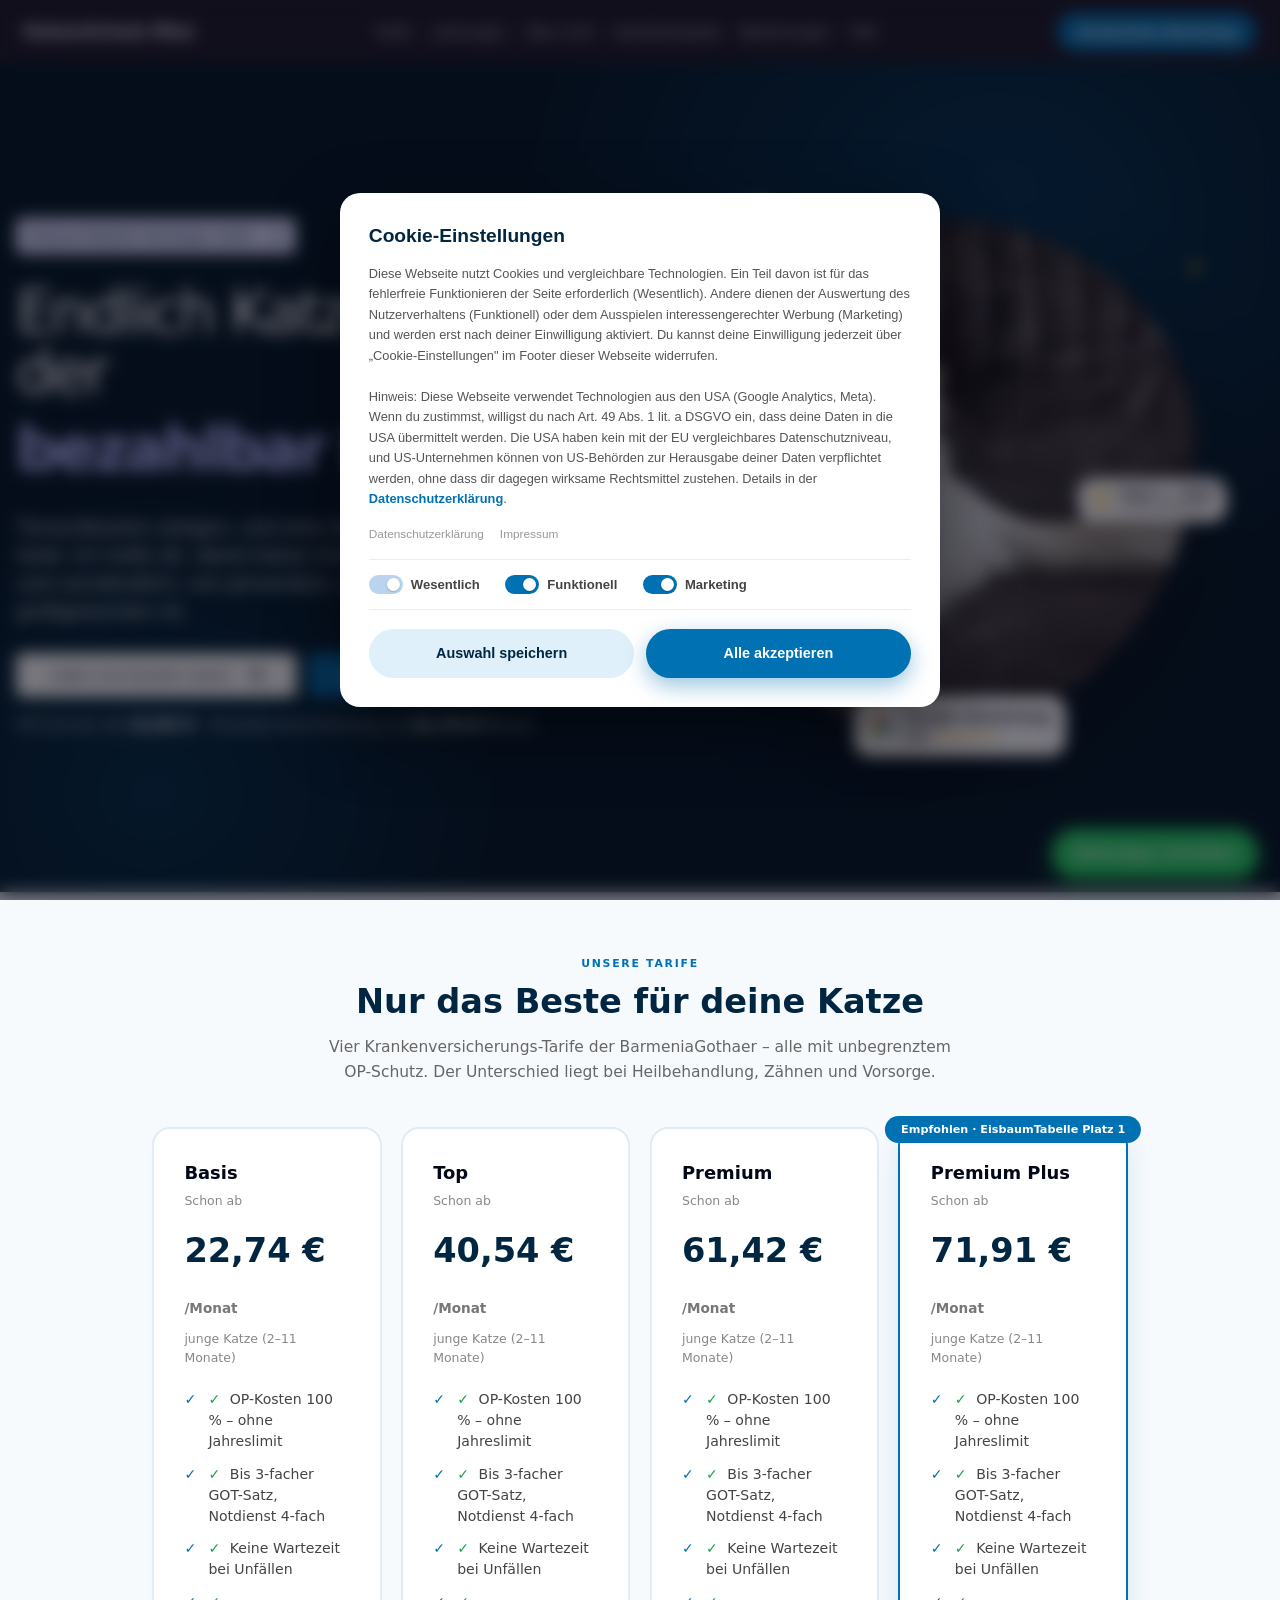
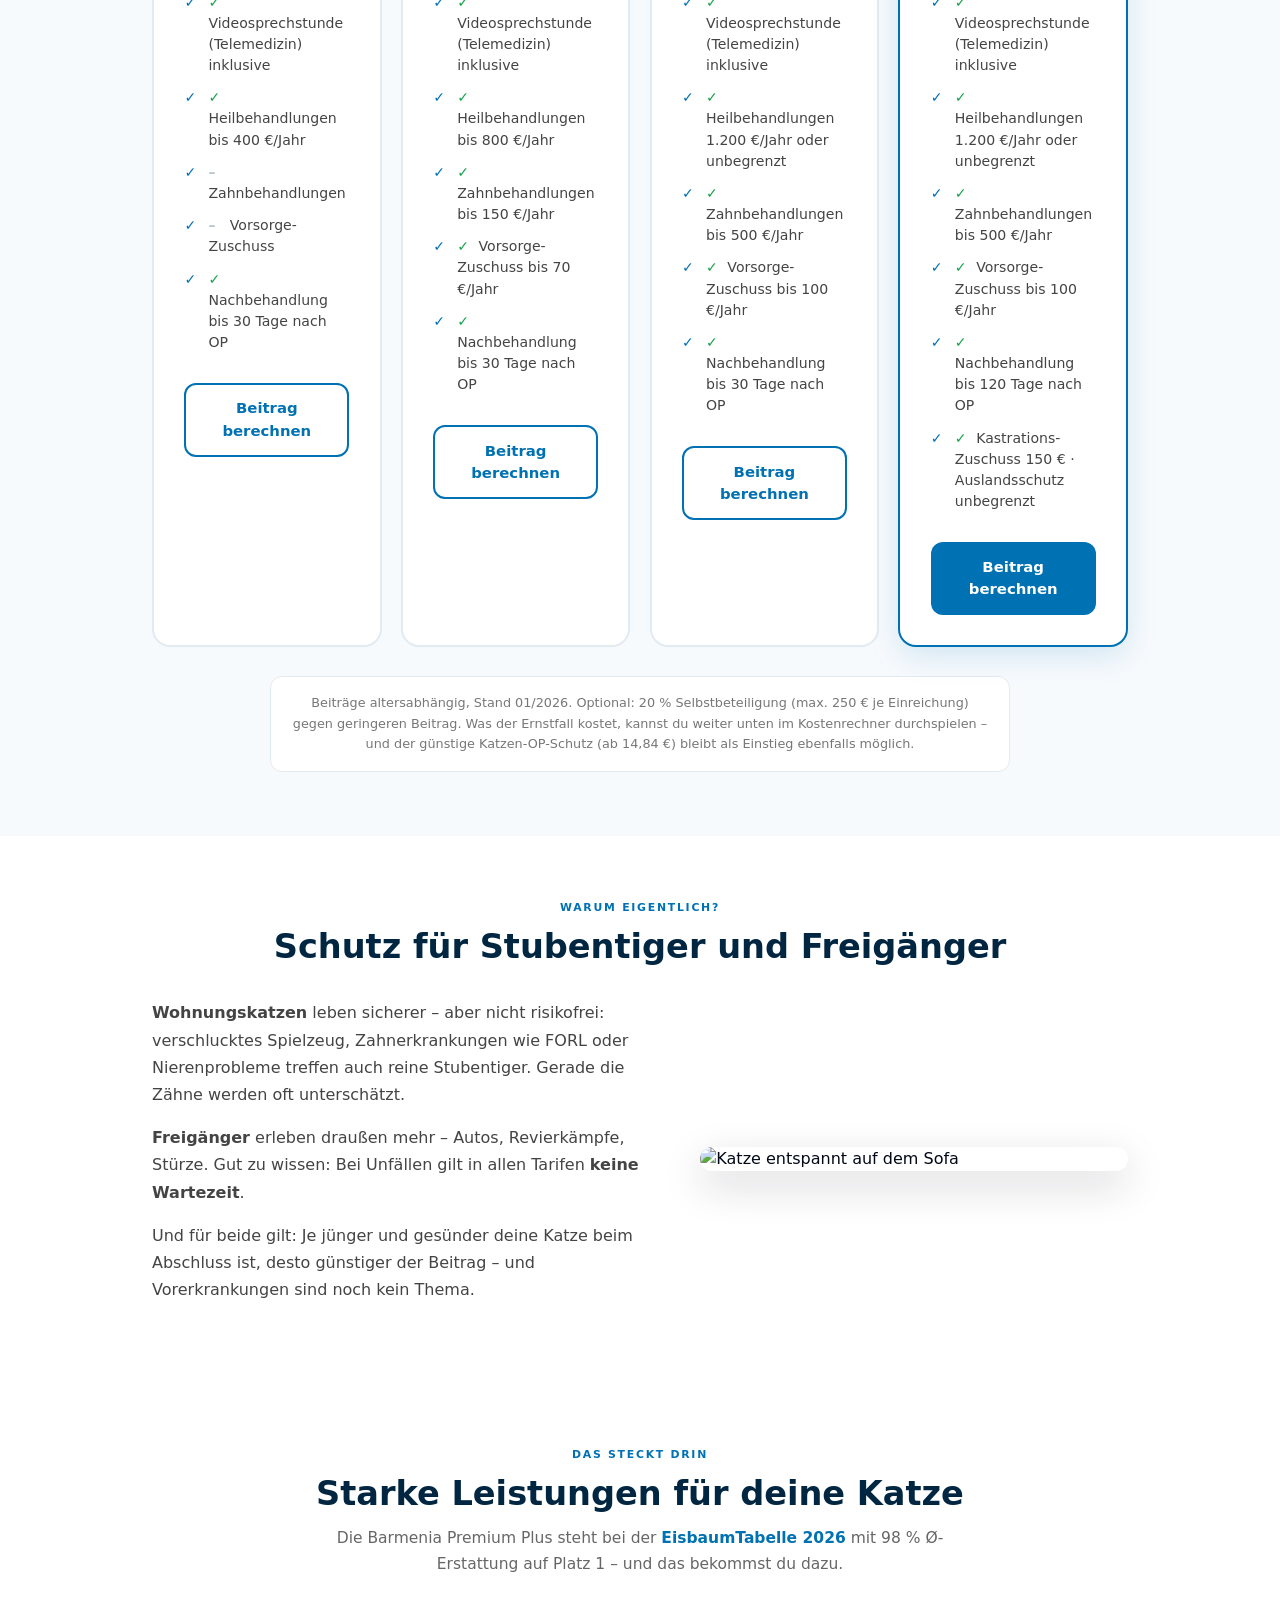
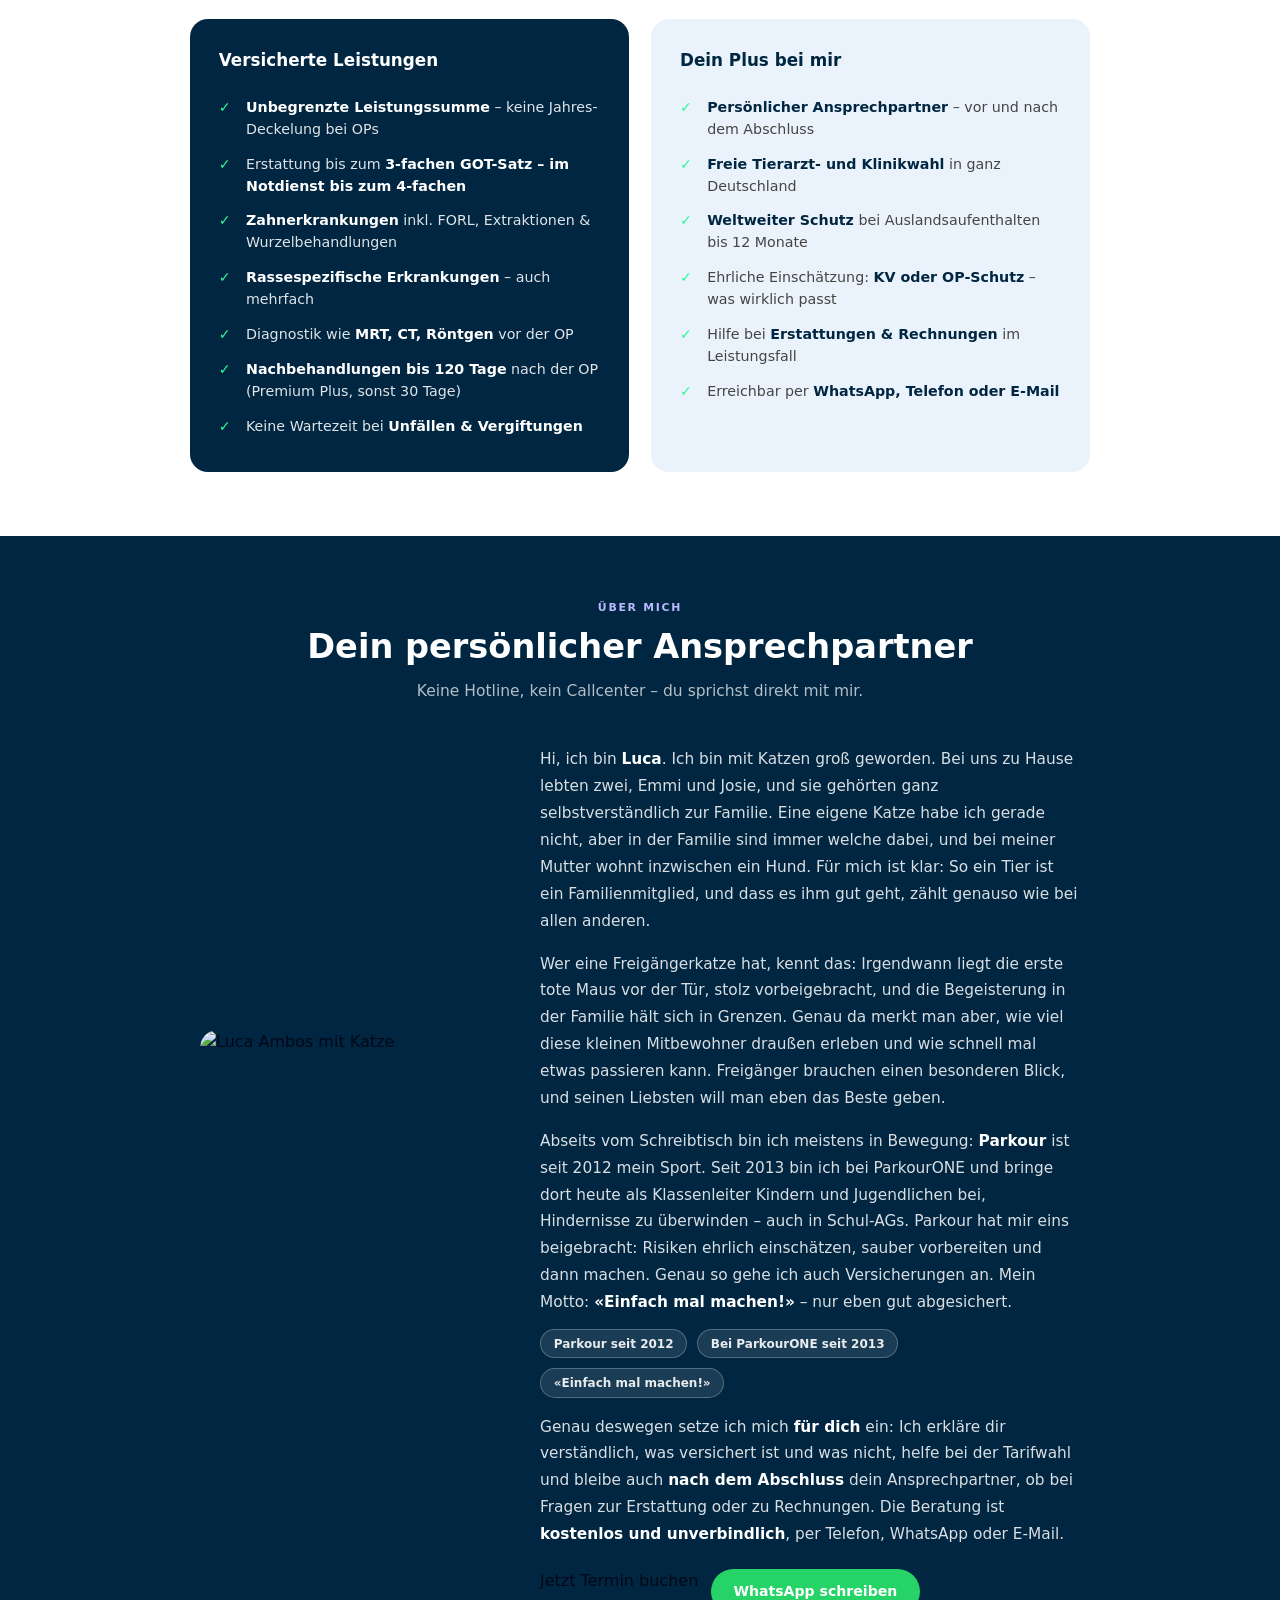
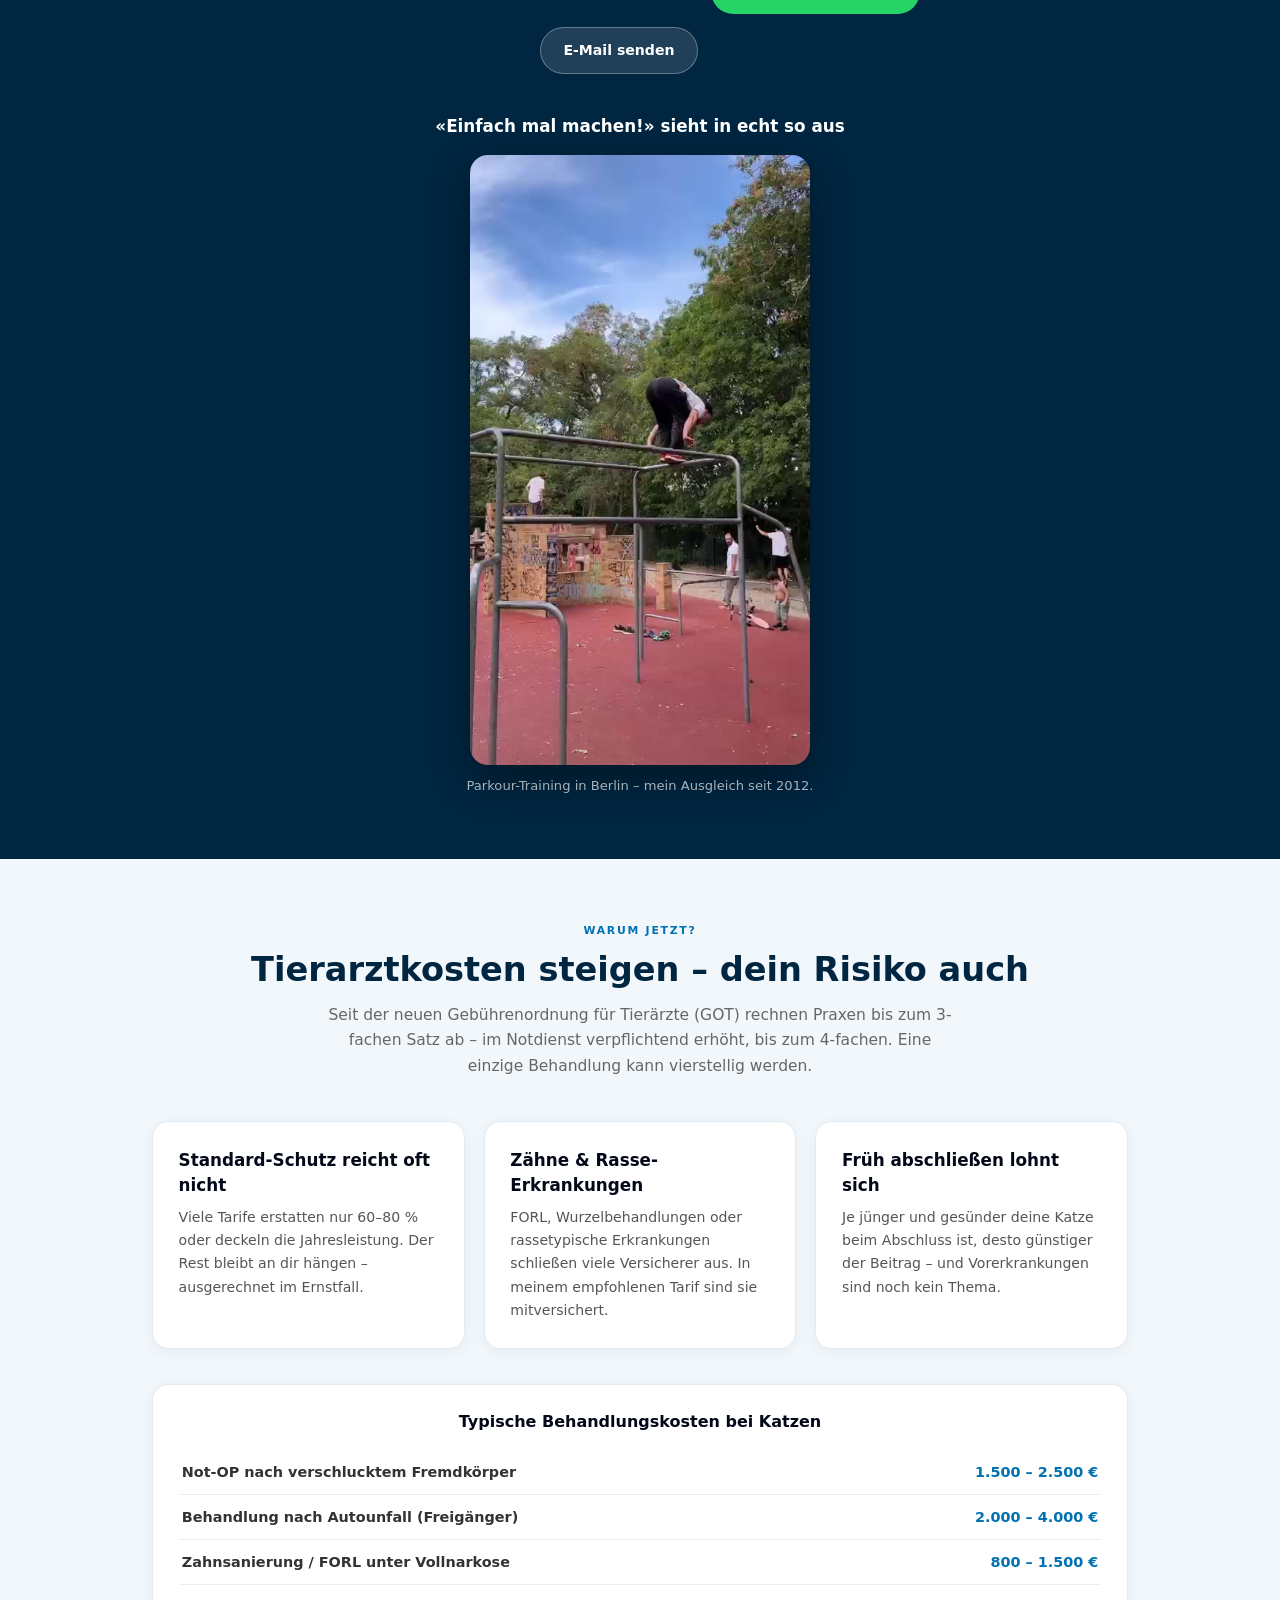
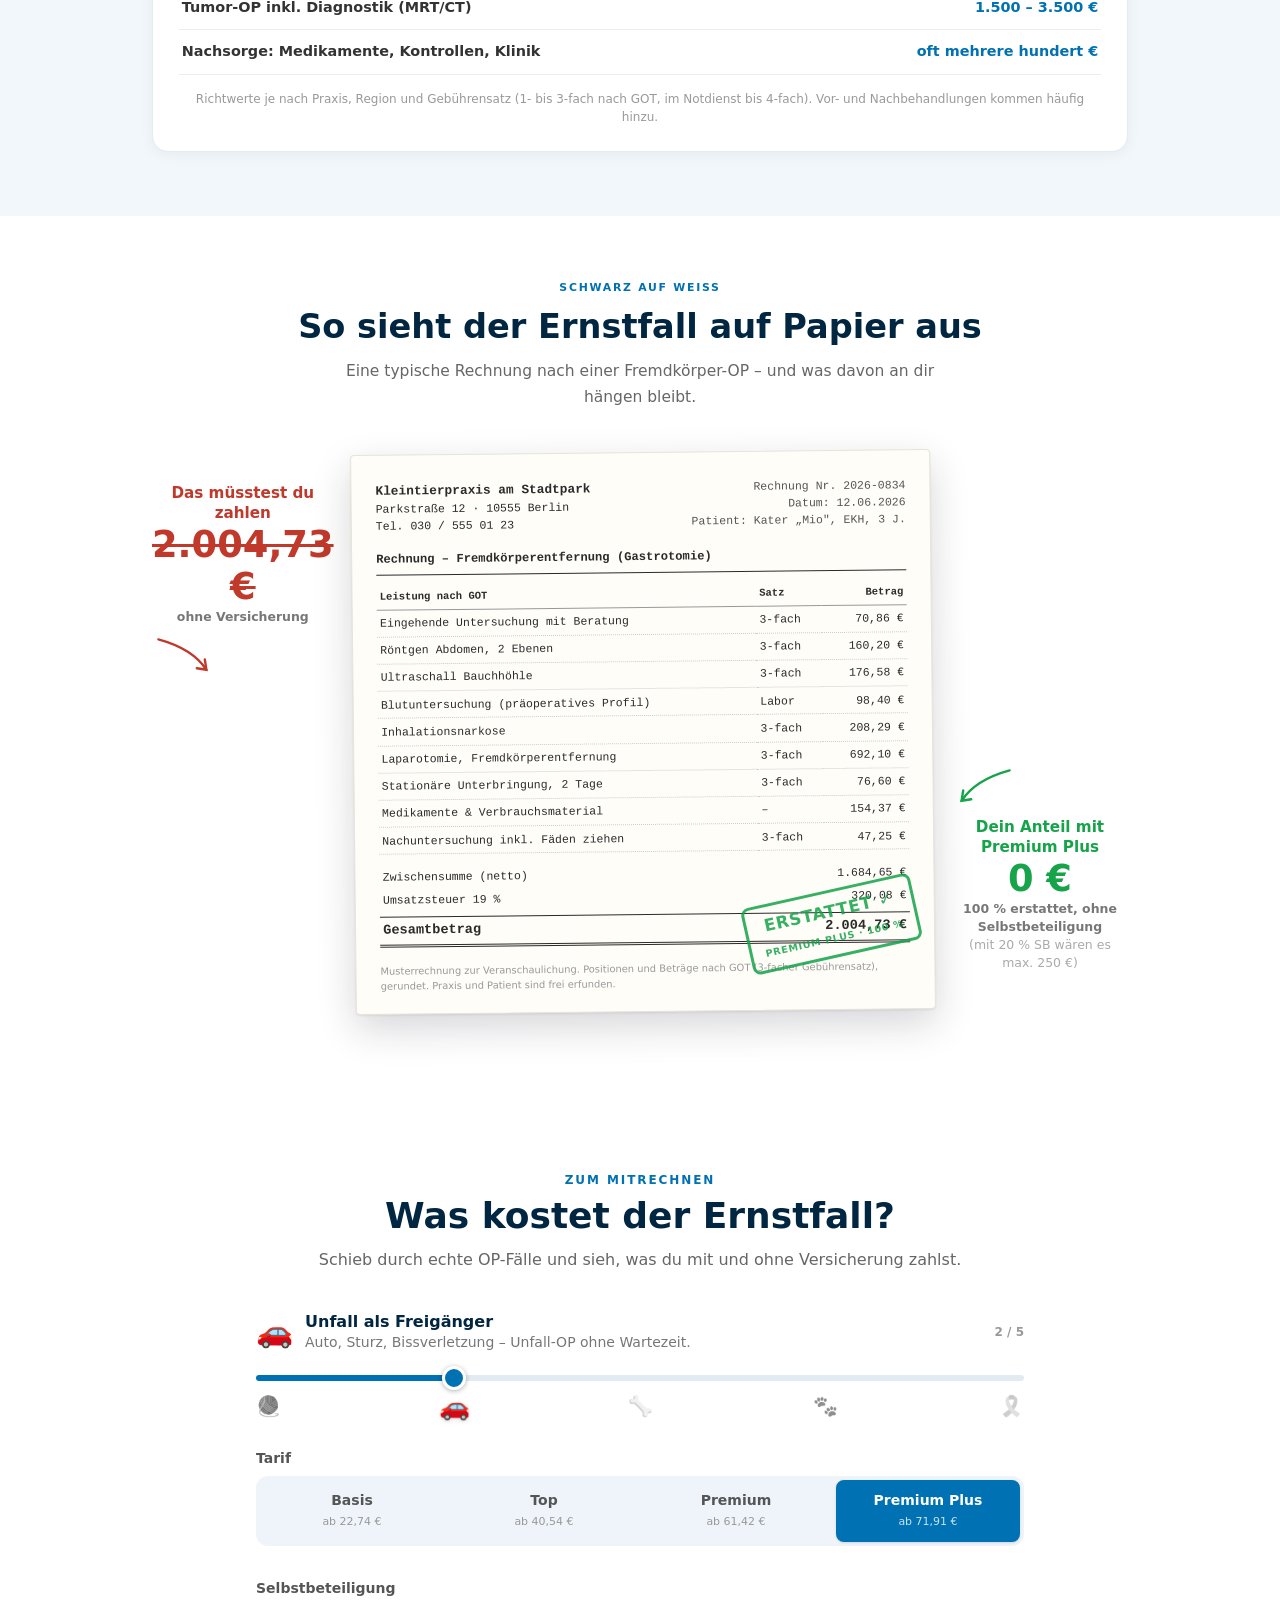
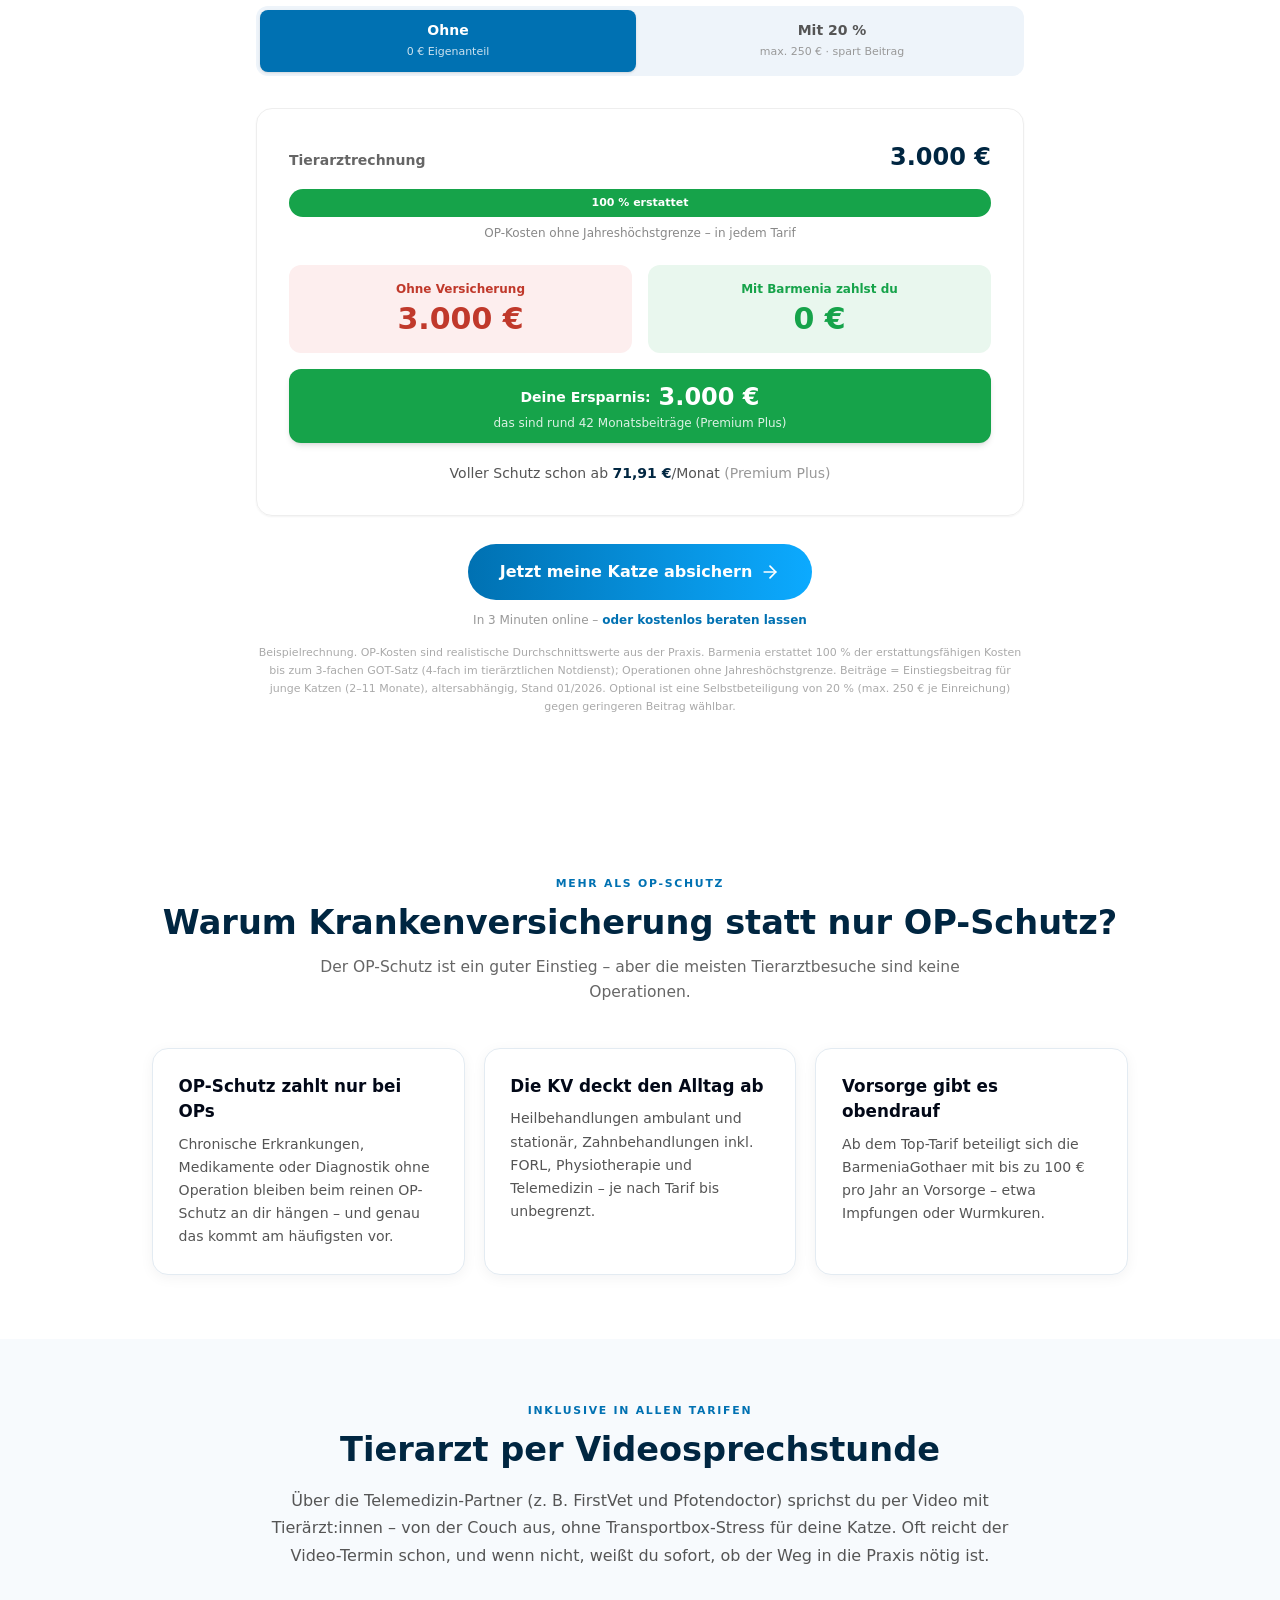
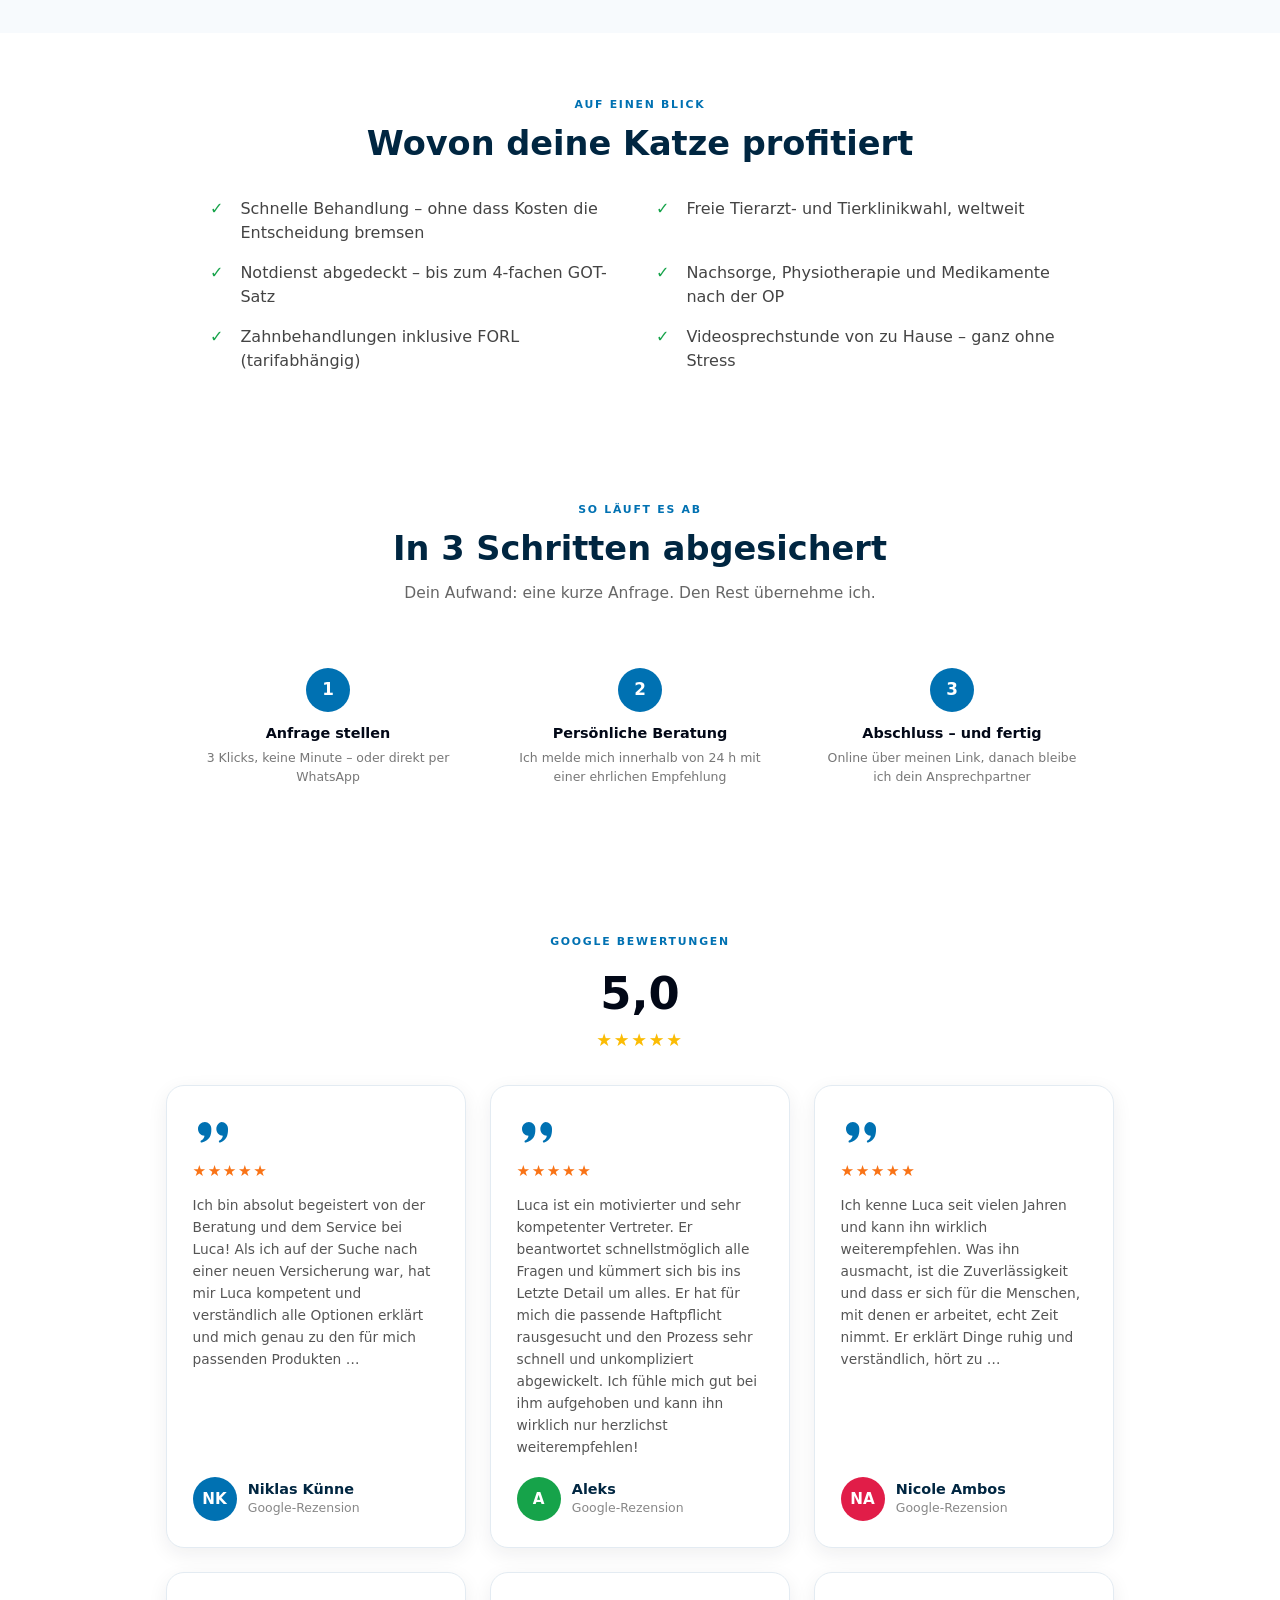
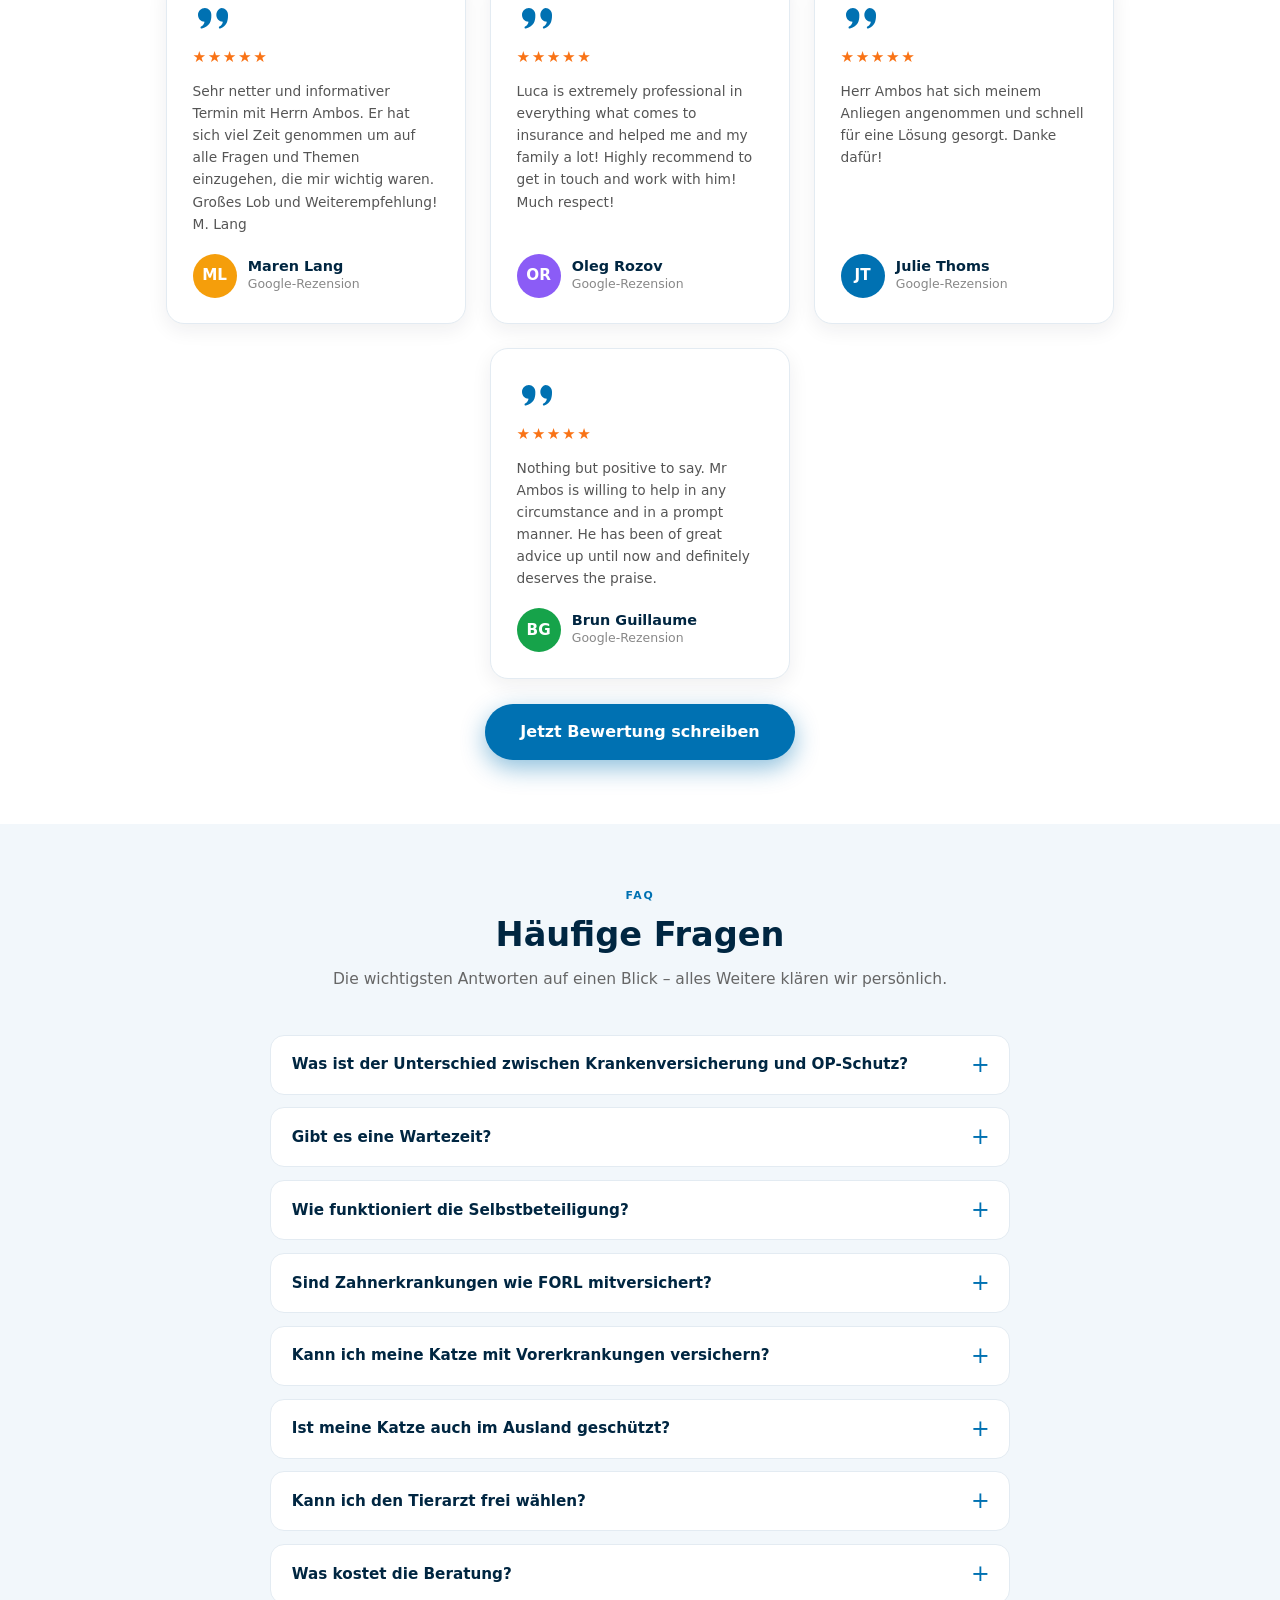
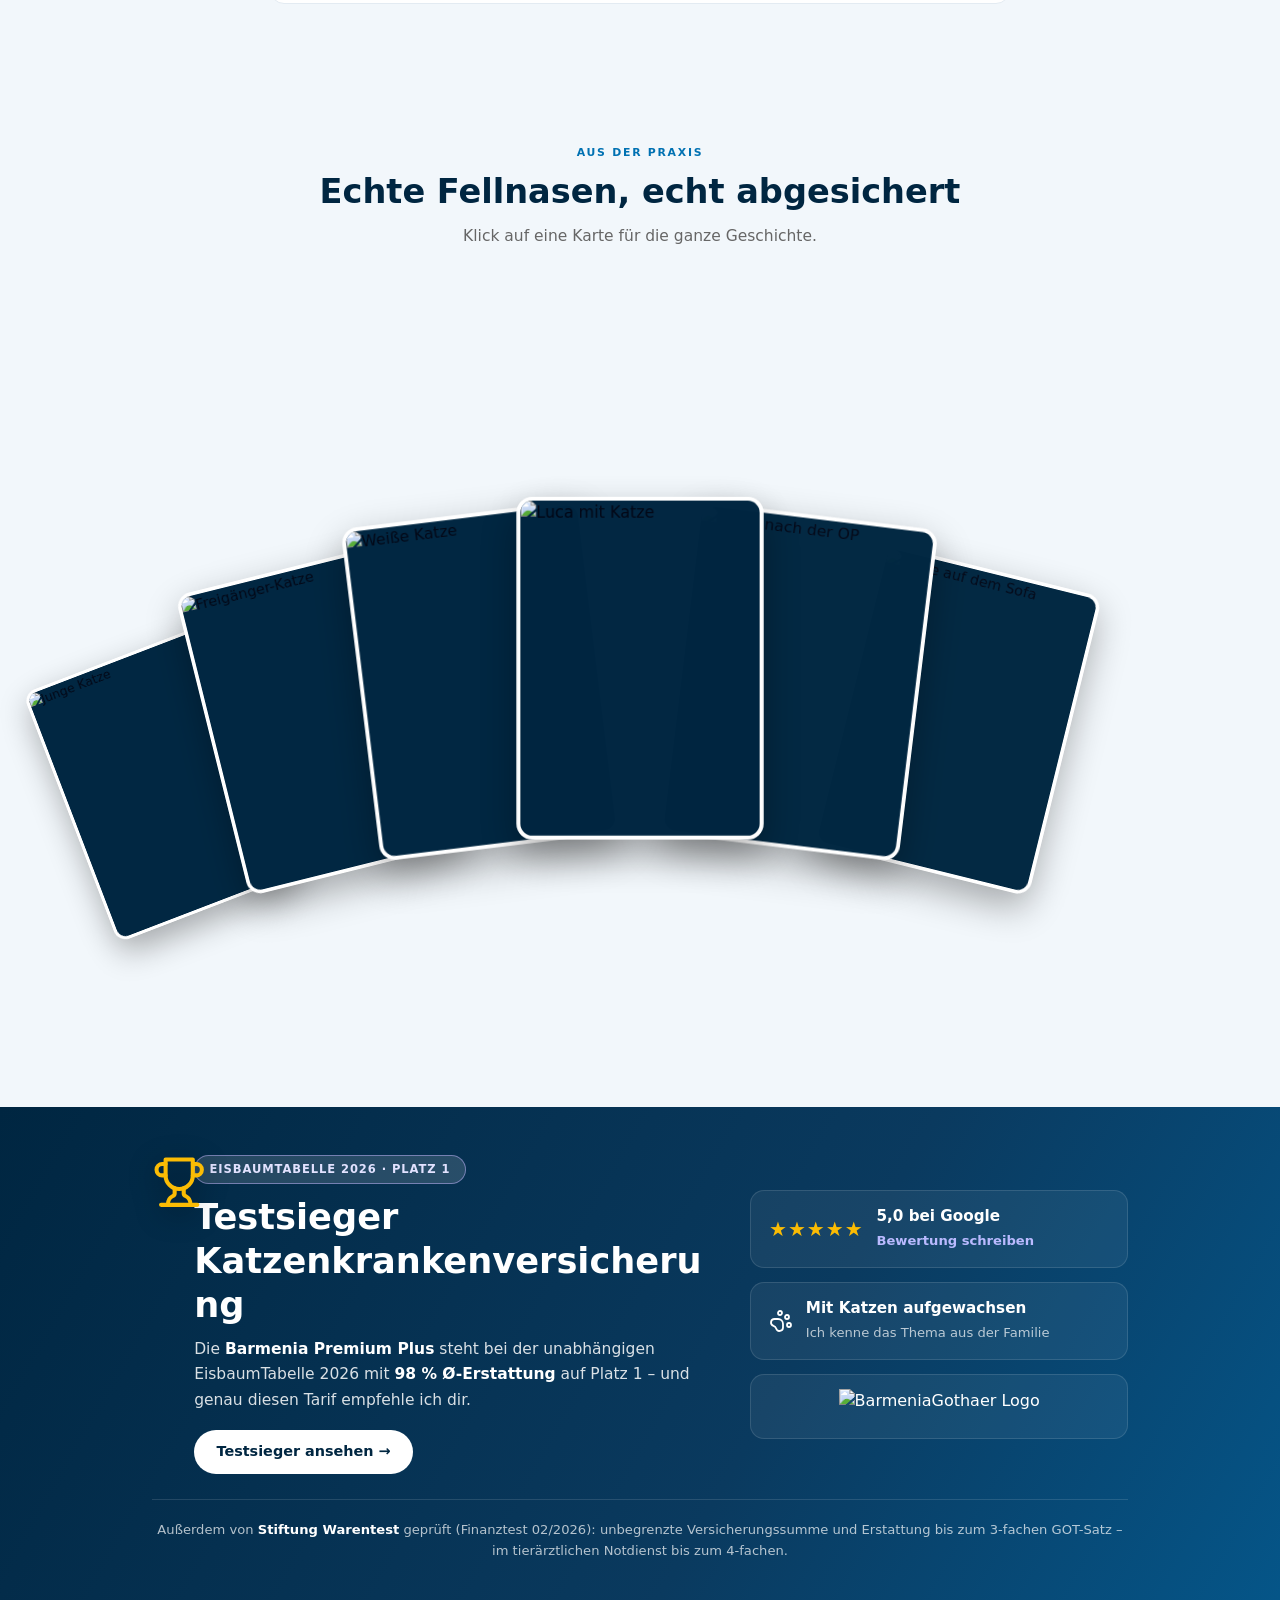
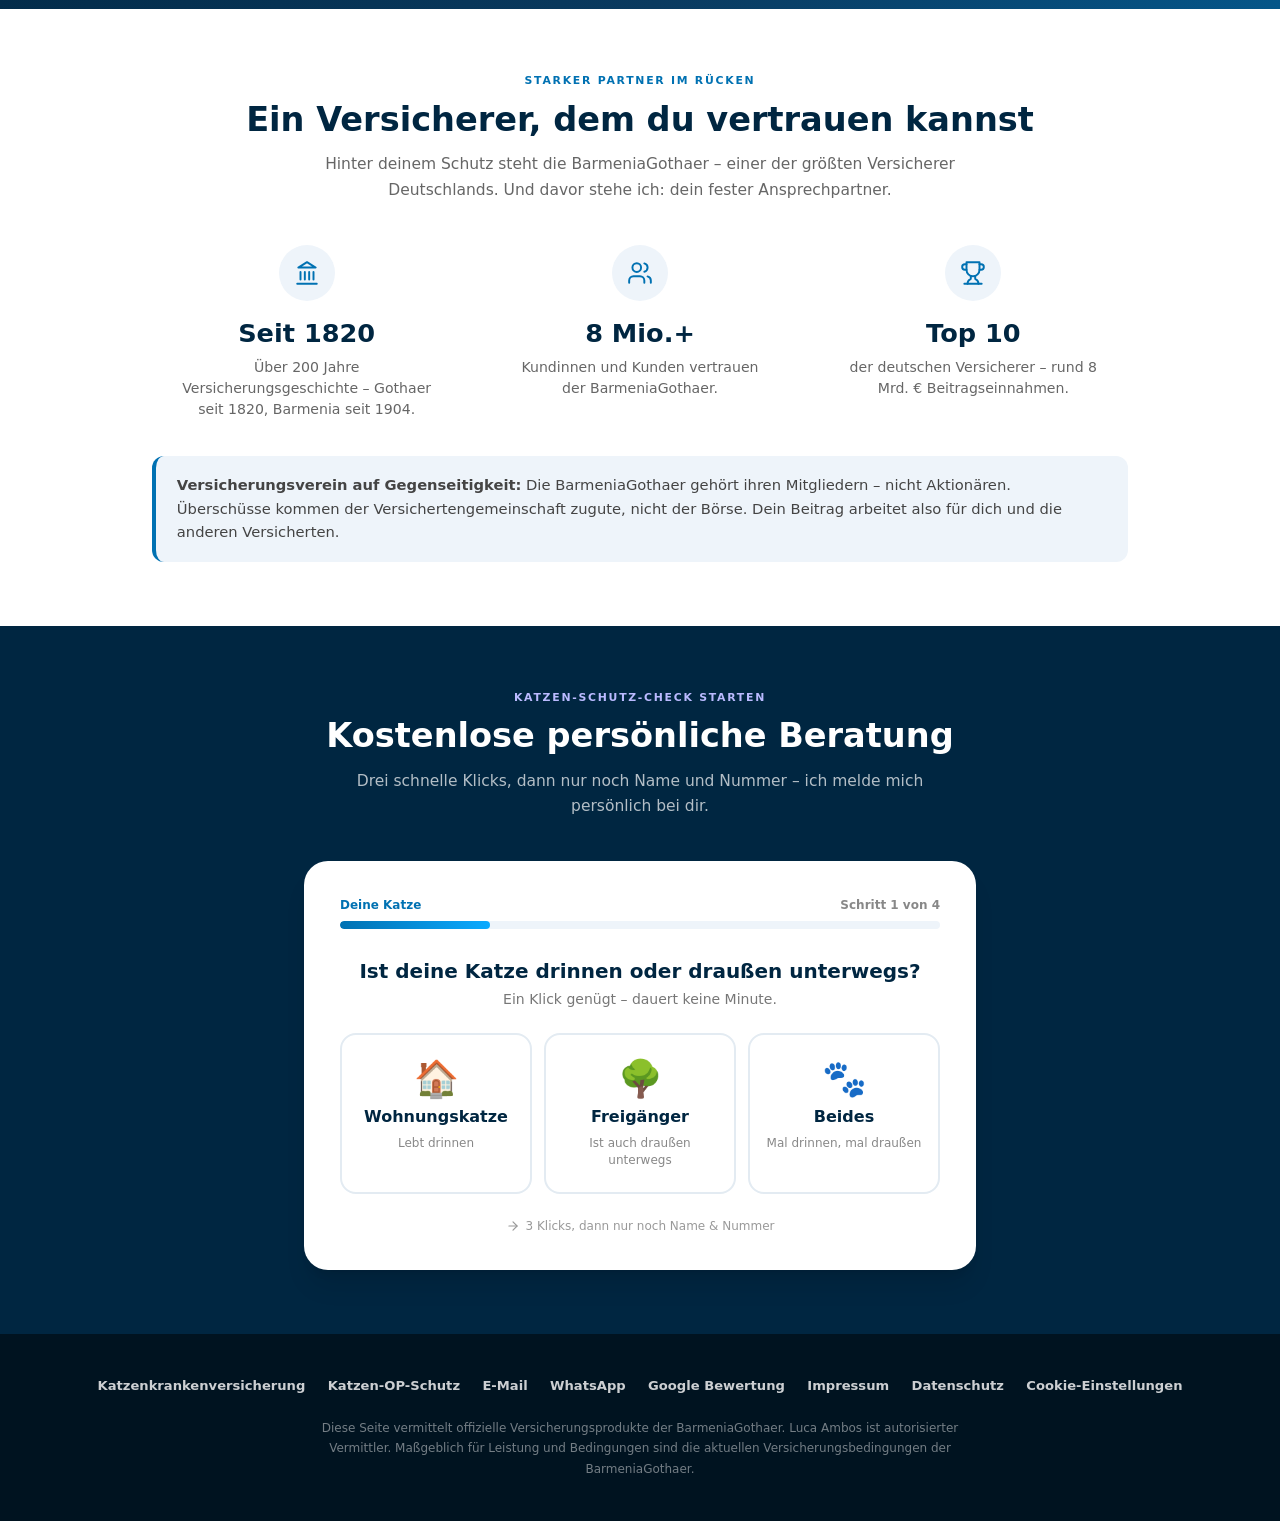
==== commit 824b34ab: "Grosses Update: Neustrukturierung + neuer Hero + Musterrechnung + Video - Neue Reihenfolge nach Verk" ====
--- a/index.html
+++ b/index.html
@@ -1,28 +1,23 @@
-<!DOCTYPE html><html lang="de" data-astro-cid-j7pv25f6> <head><meta charset="UTF-8"><meta name="viewport" content="width=device-width, initial-scale=1.0"><title>KatzenSchutz Miez – Katzenkrankenversicherung mit Luca Ambos</title><meta name="description" content="Katzenkrankenversicherung ab 22,74 € und Katzen-OP-Schutz ab 14,84 €/Monat – BarmeniaGothaer. Persönliche Beratung durch Luca Ambos, Berlin. EisbaumTabelle Testsieger 2026."><link rel="canonical" href="https://katzenschutz-miez.de/"><link rel="icon" href="/favicon.svg" type="image/svg+xml"><meta property="og:type" content="website"><meta property="og:url" content="https://katzenschutz-miez.de/"><meta property="og:title" content="KatzenSchutz Miez – Katzenkrankenversicherung mit Luca Ambos"><meta property="og:description" content="Katzenkrankenversicherung und OP-Schutz der BarmeniaGothaer. Persönliche Beratung von Katzenmensch zu Katzenmensch."><meta property="og:image" content="https://katzenschutz-miez.de/katz_hero.jpg"><meta property="og:locale" content="de_DE"><link rel="stylesheet" href="/_astro/index.Xkc0XdtV.css"></head> <body data-astro-cid-j7pv25f6> <!-- NAV --> <nav data-astro-cid-j7pv25f6> <a class="nav-brand" href="#hero" data-astro-cid-j7pv25f6>KatzenSchutz Miez</a> <div class="nav-links" id="nav-links" data-astro-cid-j7pv25f6> <a href="#kosten" data-astro-cid-j7pv25f6>Tierarztkosten</a> <a href="#leistungen" data-astro-cid-j7pv25f6>Leistungen</a> <a href="#ueber" data-astro-cid-j7pv25f6>Über mich</a> <a href="#vergleich" data-astro-cid-j7pv25f6>Tarife</a> <a href="#reviews" data-astro-cid-j7pv25f6>Bewertungen</a> <a href="#faq" data-astro-cid-j7pv25f6>FAQ</a> </div> <a class="btn-nav" href="#kontakt" data-astro-cid-j7pv25f6>Kostenlose Beratung</a> <button class="nav-burger" id="nav-burger" aria-label="Menü öffnen" aria-expanded="false" aria-controls="nav-links" data-astro-cid-j7pv25f6> <svg width="24" height="24" viewBox="0 0 24 24" fill="none" stroke="currentColor" stroke-width="2.2" stroke-linecap="round" aria-hidden="true" data-astro-cid-j7pv25f6> <line x1="4" y1="7" x2="20" y2="7" data-astro-cid-j7pv25f6></line> <line x1="4" y1="12" x2="20" y2="12" data-astro-cid-j7pv25f6></line> <line x1="4" y1="17" x2="20" y2="17" data-astro-cid-j7pv25f6></line> </svg> </button> </nav> <main data-astro-cid-j7pv25f6> <div id="hero" data-astro-cid-j7pv25f6> <style>astro-island,astro-slot,astro-static-slot{display:contents}</style><script>(()=>{var e=async t=>{await(await t())()};(self.Astro||(self.Astro={})).load=e;window.dispatchEvent(new Event("astro:load"));})();;(()=>{var A=Object.defineProperty;var g=(i,o,a)=>o in i?A(i,o,{enumerable:!0,configurable:!0,writable:!0,value:a}):i[o]=a;var d=(i,o,a)=>g(i,typeof o!="symbol"?o+"":o,a);{let i={0:t=>m(t),1:t=>a(t),2:t=>new RegExp(t),3:t=>new Date(t),4:t=>new Map(a(t)),5:t=>new Set(a(t)),6:t=>BigInt(t),7:t=>new URL(t),8:t=>new Uint8Array(t),9:t=>new Uint16Array(t),10:t=>new Uint32Array(t),11:t=>1/0*t},o=t=>{let[l,e]=t;return l in i?i[l](e):void 0},a=t=>t.map(o),m=t=>typeof t!="object"||t===null?t:Object.fromEntries(Object.entries(t).map(([l,e])=>[l,o(e)]));class y extends HTMLElement{constructor(){super(...arguments);d(this,"Component");d(this,"hydrator");d(this,"hydrate",async()=>{var b;if(!this.hydrator||!this.isConnected)return;let e=(b=this.parentElement)==null?void 0:b.closest("astro-island[ssr]");if(e){e.addEventListener("astro:hydrate",this.hydrate,{once:!0});return}let c=this.querySelectorAll("astro-slot"),n={},h=this.querySelectorAll("template[data-astro-template]");for(let r of h){let s=r.closest(this.tagName);s!=null&&s.isSameNode(this)&&(n[r.getAttribute("data-astro-template")||"default"]=r.innerHTML,r.remove())}for(let r of c){let s=r.closest(this.tagName);s!=null&&s.isSameNode(this)&&(n[r.getAttribute("name")||"default"]=r.innerHTML)}let p;try{p=this.hasAttribute("props")?m(JSON.parse(this.getAttribute("props"))):{}}catch(r){let s=this.getAttribute("component-url")||"<unknown>",v=this.getAttribute("component-export");throw v&&(s+=` (export ${v})`),console.error(`[hydrate] Error parsing props for component ${s}`,this.getAttribute("props"),r),r}let u;await this.hydrator(this)(this.Component,p,n,{client:this.getAttribute("client")}),this.removeAttribute("ssr"),this.dispatchEvent(new CustomEvent("astro:hydrate"))});d(this,"unmount",()=>{this.isConnected||this.dispatchEvent(new CustomEvent("astro:unmount"))})}disconnectedCallback(){document.removeEventListener("astro:after-swap",this.unmount),document.addEventListener("astro:after-swap",this.unmount,{once:!0})}connectedCallback(){if(!this.hasAttribute("await-children")||document.readyState==="interactive"||document.readyState==="complete")this.childrenConnectedCallback();else{let e=()=>{document.removeEventListener("DOMContentLoaded",e),c.disconnect(),this.childrenConnectedCallback()},c=new MutationObserver(()=>{var n;((n=this.lastChild)==null?void 0:n.nodeType)===Node.COMMENT_NODE&&this.lastChild.nodeValue==="astro:end"&&(this.lastChild.remove(),e())});c.observe(this,{childList:!0}),document.addEventListener("DOMContentLoaded",e)}}async childrenConnectedCallback(){let e=this.getAttribute("before-hydration-url");e&&await import(e),this.start()}async start(){let e=JSON.parse(this.getAttribute("opts")),c=this.getAttribute("client");if(Astro[c]===void 0){window.addEventListener(`astro:${c}`,()=>this.start(),{once:!0});return}try{await Astro[c](async()=>{let n=this.getAttribute("renderer-url"),[h,{default:p}]=await Promise.all([import(this.getAttribute("component-url")),n?import(n):()=>()=>{}]),u=this.getAttribute("component-export")||"default";if(!u.includes("."))this.Component=h[u];else{this.Component=h;for(let f of u.split("."))this.Component=this.Component[f]}return this.hydrator=p,this.hydrate},e,this)}catch(n){console.error(`[astro-island] Error hydrating ${this.getAttribute("component-url")}`,n)}}attributeChangedCallback(){this.hydrate()}}d(y,"observedAttributes",["props"]),customElements.get("astro-island")||customElements.define("astro-island",y)}})();</script><astro-island uid="2h0L5F" prefix="r0" component-url="/_astro/animated-hero.DdBrgDqH.js" component-export="Hero" renderer-url="/_astro/client.SWu0E-Mb.js" props="{&quot;data-astro-cid-j7pv25f6&quot;:[0,true]}" ssr="" client="load" opts="{&quot;name&quot;:&quot;Hero&quot;,&quot;value&quot;:true}" await-children=""><div class="relative w-full min-h-[92vh] flex items-center overflow-hidden"><img src="/header.jpg" alt="Weiße Katze auf dem Sofa" class="hero-ken-burns absolute inset-0 w-full h-full object-cover"/><div class="absolute inset-0 bg-gradient-to-r from-black/75 via-black/55 to-black/25"></div><div class="container mx-auto relative z-10 px-4"><div class="flex gap-8 py-20 items-center justify-center flex-col"><div><a href="https://www.eisbaumtabelle.de/katze" target="_blank" rel="noopener" class="inline-flex items-center justify-center whitespace-nowrap text-sm font-medium ring-offset-background transition-colors focus-visible:outline-none focus-visible:ring-2 focus-visible:ring-ring focus-visible:ring-offset-2 disabled:pointer-events-none disabled:opacity-50 bg-secondary text-secondary-foreground hover:bg-secondary/80 h-9 rounded-md px-3 gap-4">EisbaumTabelle Testsieger 2026 <svg xmlns="http://www.w3.org/2000/svg" width="24" height="24" viewBox="0 0 24 24" fill="none" stroke="currentColor" stroke-width="2" stroke-linecap="round" stroke-linejoin="round" class="lucide lucide-move-right w-4 h-4"><path d="M18 8L22 12L18 16"></path><path d="M2 12H22"></path></svg></a></div><div class="flex gap-4 flex-col"><h1 class="text-4xl md:text-6xl max-w-3xl tracking-tighter text-center font-regular text-white"><span>Endlich Katzenschutz, der</span><span class="relative flex w-full items-center justify-center overflow-hidden text-center leading-tight min-h-[2.2em] md:min-h-[1.3em] md:pb-4 md:pt-1"> <span class="absolute inset-0 flex items-center justify-center px-2 font-semibold text-[#babaff]" style="opacity:0;transform:translateY(-100)">hält, was er verspricht</span><span class="absolute inset-0 flex items-center justify-center px-2 font-semibold text-[#babaff]" style="opacity:0;transform:translateY(-100)">bezahlbar bleibt</span><span class="absolute inset-0 flex items-center justify-center px-2 font-semibold text-[#babaff]" style="opacity:0;transform:translateY(-100)">persönlich ist</span><span class="absolute inset-0 flex items-center justify-center px-2 font-semibold text-[#babaff]" style="opacity:0;transform:translateY(-100)">fair ist</span></span></h1><p class="text-lg md:text-xl leading-relaxed tracking-tight text-white/80 max-w-2xl text-center">Tierarztkosten steigen, und eine Operation geht schnell ins Geld. Ich helfe dir, deine Katze richtig abzusichern – persönlich und verständlich, von jemandem, der mit Katzen großgeworden ist.</p></div><div class="flex flex-row gap-3 flex-wrap justify-center"><a href="#kontakt" class="inline-flex items-center justify-center whitespace-nowrap text-sm font-medium ring-offset-background transition-colors focus-visible:outline-none focus-visible:ring-2 focus-visible:ring-ring focus-visible:ring-offset-2 disabled:pointer-events-none disabled:opacity-50 border border-input bg-background hover:bg-accent hover:text-accent-foreground h-11 rounded-md px-8 gap-4">Lieber erst beraten lassen <svg xmlns="http://www.w3.org/2000/svg" width="24" height="24" viewBox="0 0 24 24" fill="none" stroke="currentColor" stroke-width="2" stroke-linecap="round" stroke-linejoin="round" class="lucide lucide-phone-call w-4 h-4"><path d="M22 16.92v3a2 2 0 0 1-2.18 2 19.79 19.79 0 0 1-8.63-3.07 19.5 19.5 0 0 1-6-6 19.79 19.79 0 0 1-3.07-8.67A2 2 0 0 1 4.11 2h3a2 2 0 0 1 2 1.72 12.84 12.84 0 0 0 .7 2.81 2 2 0 0 1-.45 2.11L8.09 9.91a16 16 0 0 0 6 6l1.27-1.27a2 2 0 0 1 2.11-.45 12.84 12.84 0 0 0 2.81.7A2 2 0 0 1 22 16.92z"></path><path d="M14.05 2a9 9 0 0 1 8 7.94"></path><path d="M14.05 6A5 5 0 0 1 18 10"></path></svg></a><a href="https://ssl.barmenia.de/online-versichern/#/tierversicherung/Beitrag?tierart=Katze&amp;versicherung=kv&amp;adm=00011802" target="_blank" rel="noopener" class="inline-flex items-center justify-center whitespace-nowrap text-sm font-medium ring-offset-background transition-colors focus-visible:outline-none focus-visible:ring-2 focus-visible:ring-ring focus-visible:ring-offset-2 disabled:pointer-events-none disabled:opacity-50 bg-primary text-primary-foreground hover:bg-primary/90 h-11 rounded-md px-8 gap-4">Jetzt Tarif berechnen <svg xmlns="http://www.w3.org/2000/svg" width="24" height="24" viewBox="0 0 24 24" fill="none" stroke="currentColor" stroke-width="2" stroke-linecap="round" stroke-linejoin="round" class="lucide lucide-move-right w-4 h-4"><path d="M18 8L22 12L18 16"></path><path d="M2 12H22"></path></svg></a></div><p class="text-sm md:text-base text-white/70 text-center -mt-2">OP-Schutz ab <strong class="text-white">14,84 €</strong> · Krankenversicherung ab<!-- --> <strong class="text-white">22,74 €</strong>/Monat</p></div></div></div><!--astro:end--></astro-island> </div> <!-- TESTSIEGER-BAND (EisbaumTabelle, prominent) --> <section id="testsieger" class="testsieger" data-astro-cid-j7pv25f6> <div class="container" data-astro-cid-j7pv25f6> <div class="ts-grid" data-astro-cid-j7pv25f6> <div class="ts-main" data-astro-cid-j7pv25f6> <div class="ts-trophy" style="color:#fbbc04" data-astro-cid-j7pv25f6> <svg width="1em" height="1em" viewBox="0 0 24 24" fill="none" stroke="currentColor" stroke-width="1.8" stroke-linecap="round" stroke-linejoin="round" aria-hidden="true" data-astro-cid-j7pv25f6> <path d="M6 9H4.5a2.5 2.5 0 0 1 0-5H6" data-astro-cid-j7pv25f6></path> <path d="M18 9h1.5a2.5 2.5 0 0 0 0-5H18" data-astro-cid-j7pv25f6></path> <path d="M4 22h16" data-astro-cid-j7pv25f6></path> <path d="M10 14.66V17c0 .55-.47.98-.97 1.21C7.85 18.75 7 20.24 7 22" data-astro-cid-j7pv25f6></path> <path d="M14 14.66V17c0 .55.47.98.97 1.21C16.15 18.75 17 20.24 17 22" data-astro-cid-j7pv25f6></path> <path d="M18 2H6v7a6 6 0 0 0 12 0V2Z" data-astro-cid-j7pv25f6></path> </svg> </div> <div data-astro-cid-j7pv25f6> <div class="ts-kicker" data-astro-cid-j7pv25f6>EisbaumTabelle 2026 · Platz 1</div> <h2 class="ts-h" data-astro-cid-j7pv25f6>Testsieger Katzenkrankenversicherung</h2> <p class="ts-sub" data-astro-cid-j7pv25f6>
-Die <strong data-astro-cid-j7pv25f6>Barmenia Premium Plus</strong> steht bei der unabhängigen
-                  EisbaumTabelle 2026 mit <strong data-astro-cid-j7pv25f6>98 % Ø-Erstattung</strong> auf Platz 1 –
-                  und genau diesen Tarif empfehle ich dir.
-</p> <a class="ts-link" href="https://www.eisbaumtabelle.de/katze" target="_blank" rel="noopener" data-astro-cid-j7pv25f6>Testsieger ansehen →</a> </div> </div> <div class="ts-side" data-astro-cid-j7pv25f6> <div class="ts-item" data-astro-cid-j7pv25f6> <span class="ts-stars" data-astro-cid-j7pv25f6>★★★★★</span> <div data-astro-cid-j7pv25f6> <div class="ts-big" data-astro-cid-j7pv25f6>5,0 bei Google</div> <a href="https://g.page/r/CZ_BYAxxpUq7EBM/review" target="_blank" rel="noopener" data-astro-cid-j7pv25f6>Bewertung schreiben</a> </div> </div> <div class="ts-item" data-astro-cid-j7pv25f6> <span class="ts-emoji" data-astro-cid-j7pv25f6> <svg width="1em" height="1em" viewBox="0 0 24 24" fill="none" stroke="currentColor" stroke-width="1.8" stroke-linecap="round" stroke-linejoin="round" aria-hidden="true" data-astro-cid-j7pv25f6> <circle cx="11" cy="4" r="2" data-astro-cid-j7pv25f6></circle> <circle cx="18" cy="8" r="2" data-astro-cid-j7pv25f6></circle> <circle cx="20" cy="16" r="2" data-astro-cid-j7pv25f6></circle> <path d="M9 10a5 5 0 0 1 5 5v3.5a3.5 3.5 0 0 1-6.84 1.045Q6.52 17.48 4.46 16.84A3.5 3.5 0 0 1 5.5 10Z" data-astro-cid-j7pv25f6></path> </svg> </span> <div data-astro-cid-j7pv25f6> <div class="ts-big" data-astro-cid-j7pv25f6>Mit Katzen aufgewachsen</div> <span class="ts-muted" data-astro-cid-j7pv25f6>Ich kenne das Thema aus der Familie</span> </div> </div> <div class="ts-item ts-logo" data-astro-cid-j7pv25f6> <img src="https://cdn.barmeniagothaer.de/barmeniagothaer/media/barmeniagothaer_logo_white-original_webp.webp" alt="BarmeniaGothaer Logo" loading="lazy" data-astro-cid-j7pv25f6> </div> </div> </div> <p class="ts-pruef" data-astro-cid-j7pv25f6>
-Außerdem von <strong data-astro-cid-j7pv25f6>Stiftung Warentest</strong> geprüft (Finanztest
-            02/2026): unbegrenzte Versicherungssumme und Erstattung bis zum
-            3-fachen GOT-Satz – im tierärztlichen Notdienst bis zum 4-fachen.
-</p> </div> </section> <!-- WARUM JETZT / TIERARZTKOSTEN --> <section id="kosten" data-astro-cid-j7pv25f6> <div class="container" data-astro-cid-j7pv25f6> <div class="section-label" data-astro-cid-j7pv25f6>Warum jetzt?</div> <h2 data-astro-cid-j7pv25f6>Tierarztkosten steigen – dein Risiko auch</h2> <p class="section-sub" data-astro-cid-j7pv25f6>
-Seit der neuen Gebührenordnung für Tierärzte (GOT) rechnen Praxen bis zum
-            3-fachen Satz ab – im Notdienst verpflichtend erhöht, bis zum 4-fachen.
-            Eine einzige Behandlung kann vierstellig werden.
-</p> <div class="cards-3" data-astro-cid-j7pv25f6> <div class="card" data-astro-cid-j7pv25f6> <h3 data-astro-cid-j7pv25f6>Standard-Schutz reicht oft nicht</h3> <p data-astro-cid-j7pv25f6>
-Viele Tarife erstatten nur 60–80 % oder deckeln die Jahresleistung. Der
-                Rest bleibt an dir hängen – ausgerechnet im Ernstfall.
-</p> </div> <div class="card" data-astro-cid-j7pv25f6> <h3 data-astro-cid-j7pv25f6>Zähne &amp; Rasse-Erkrankungen</h3> <p data-astro-cid-j7pv25f6>
-FORL, Wurzelbehandlungen oder rassetypische Erkrankungen schließen viele
-                Versicherer aus. In meinem empfohlenen Tarif sind sie mitversichert.
-</p> </div> <div class="card" data-astro-cid-j7pv25f6> <h3 data-astro-cid-j7pv25f6>Früh abschließen lohnt sich</h3> <p data-astro-cid-j7pv25f6>
-Je jünger und gesünder deine Katze beim Abschluss ist, desto günstiger der
-                Beitrag – und Vorerkrankungen sind noch kein Thema.
-</p> </div> </div> <div class="kosten-tabelle" data-astro-cid-j7pv25f6> <h3 data-astro-cid-j7pv25f6>Typische Behandlungskosten bei Katzen</h3> <div class="kosten-row" data-astro-cid-j7pv25f6> <span class="kr-name" data-astro-cid-j7pv25f6>Not-OP nach verschlucktem Fremdkörper</span><span class="kr-preis" data-astro-cid-j7pv25f6>1.500 – 2.500 €</span> </div> <div class="kosten-row" data-astro-cid-j7pv25f6> <span class="kr-name" data-astro-cid-j7pv25f6>Behandlung nach Autounfall (Freigänger)</span><span class="kr-preis" data-astro-cid-j7pv25f6>2.000 – 4.000 €</span> </div> <div class="kosten-row" data-astro-cid-j7pv25f6> <span class="kr-name" data-astro-cid-j7pv25f6>Zahnsanierung / FORL unter Vollnarkose</span><span class="kr-preis" data-astro-cid-j7pv25f6>800 – 1.500 €</span> </div> <div class="kosten-row" data-astro-cid-j7pv25f6> <span class="kr-name" data-astro-cid-j7pv25f6>Tumor-OP inkl. Diagnostik (MRT/CT)</span><span class="kr-preis" data-astro-cid-j7pv25f6>1.500 – 3.500 €</span> </div> <div class="kosten-row" data-astro-cid-j7pv25f6> <span class="kr-name" data-astro-cid-j7pv25f6>Nachsorge: Medikamente, Kontrollen, Klinik</span><span class="kr-preis" data-astro-cid-j7pv25f6>oft mehrere hundert €</span> </div> <p class="kosten-fussnote" data-astro-cid-j7pv25f6>
-Richtwerte je nach Praxis, Region und Gebührensatz (1- bis 3-fach nach GOT, im Notdienst bis 4-fach).
-              Vor- und Nachbehandlungen kommen häufig hinzu.
-</p> </div> </div> </section> <!-- LEISTUNGEN --> <section id="leistungen" data-astro-cid-j7pv25f6> <div class="container" data-astro-cid-j7pv25f6> <div class="section-label" data-astro-cid-j7pv25f6>Das steckt drin</div> <h2 data-astro-cid-j7pv25f6>Starke Leistungen für deine Katze</h2> <p class="section-sub" data-astro-cid-j7pv25f6>
+<!DOCTYPE html><html lang="de" data-astro-cid-j7pv25f6> <head><meta charset="UTF-8"><meta name="viewport" content="width=device-width, initial-scale=1.0"><title>KatzenSchutz Miez – Katzenkrankenversicherung mit Luca Ambos</title><meta name="description" content="Katzenkrankenversicherung ab 22,74 € und Katzen-OP-Schutz ab 14,84 €/Monat – BarmeniaGothaer. Persönliche Beratung durch Luca Ambos, Berlin. EisbaumTabelle Testsieger 2026."><link rel="canonical" href="https://katzenschutz-miez.de/"><link rel="icon" href="/favicon.svg" type="image/svg+xml"><meta property="og:type" content="website"><meta property="og:url" content="https://katzenschutz-miez.de/"><meta property="og:title" content="KatzenSchutz Miez – Katzenkrankenversicherung mit Luca Ambos"><meta property="og:description" content="Katzenkrankenversicherung und OP-Schutz der BarmeniaGothaer. Persönliche Beratung von Katzenmensch zu Katzenmensch."><meta property="og:image" content="https://katzenschutz-miez.de/katz_hero.jpg"><meta property="og:locale" content="de_DE"><link rel="stylesheet" href="/_astro/index.TWplu6yW.css"></head> <body data-astro-cid-j7pv25f6> <!-- NAV --> <nav data-astro-cid-j7pv25f6> <a class="nav-brand" href="#hero" data-astro-cid-j7pv25f6>KatzenSchutz Miez</a> <div class="nav-links" id="nav-links" data-astro-cid-j7pv25f6> <a href="#tarife" data-astro-cid-j7pv25f6>Tarife</a> <a href="#leistungen" data-astro-cid-j7pv25f6>Leistungen</a> <a href="#ueber" data-astro-cid-j7pv25f6>Über mich</a> <a href="#kosten" data-astro-cid-j7pv25f6>Kostenbeispiele</a> <a href="#reviews" data-astro-cid-j7pv25f6>Bewertungen</a> <a href="#faq" data-astro-cid-j7pv25f6>FAQ</a> </div> <a class="btn-nav" href="#kontakt" data-astro-cid-j7pv25f6>Kostenlose Beratung</a> <button class="nav-burger" id="nav-burger" aria-label="Menü öffnen" aria-expanded="false" aria-controls="nav-links" data-astro-cid-j7pv25f6> <svg width="24" height="24" viewBox="0 0 24 24" fill="none" stroke="currentColor" stroke-width="2.2" stroke-linecap="round" aria-hidden="true" data-astro-cid-j7pv25f6> <line x1="4" y1="7" x2="20" y2="7" data-astro-cid-j7pv25f6></line> <line x1="4" y1="12" x2="20" y2="12" data-astro-cid-j7pv25f6></line> <line x1="4" y1="17" x2="20" y2="17" data-astro-cid-j7pv25f6></line> </svg> </button> </nav> <main data-astro-cid-j7pv25f6> <div id="hero" data-astro-cid-j7pv25f6> <style>astro-island,astro-slot,astro-static-slot{display:contents}</style><script>(()=>{var e=async t=>{await(await t())()};(self.Astro||(self.Astro={})).load=e;window.dispatchEvent(new Event("astro:load"));})();;(()=>{var A=Object.defineProperty;var g=(i,o,a)=>o in i?A(i,o,{enumerable:!0,configurable:!0,writable:!0,value:a}):i[o]=a;var d=(i,o,a)=>g(i,typeof o!="symbol"?o+"":o,a);{let i={0:t=>m(t),1:t=>a(t),2:t=>new RegExp(t),3:t=>new Date(t),4:t=>new Map(a(t)),5:t=>new Set(a(t)),6:t=>BigInt(t),7:t=>new URL(t),8:t=>new Uint8Array(t),9:t=>new Uint16Array(t),10:t=>new Uint32Array(t),11:t=>1/0*t},o=t=>{let[l,e]=t;return l in i?i[l](e):void 0},a=t=>t.map(o),m=t=>typeof t!="object"||t===null?t:Object.fromEntries(Object.entries(t).map(([l,e])=>[l,o(e)]));class y extends HTMLElement{constructor(){super(...arguments);d(this,"Component");d(this,"hydrator");d(this,"hydrate",async()=>{var b;if(!this.hydrator||!this.isConnected)return;let e=(b=this.parentElement)==null?void 0:b.closest("astro-island[ssr]");if(e){e.addEventListener("astro:hydrate",this.hydrate,{once:!0});return}let c=this.querySelectorAll("astro-slot"),n={},h=this.querySelectorAll("template[data-astro-template]");for(let r of h){let s=r.closest(this.tagName);s!=null&&s.isSameNode(this)&&(n[r.getAttribute("data-astro-template")||"default"]=r.innerHTML,r.remove())}for(let r of c){let s=r.closest(this.tagName);s!=null&&s.isSameNode(this)&&(n[r.getAttribute("name")||"default"]=r.innerHTML)}let p;try{p=this.hasAttribute("props")?m(JSON.parse(this.getAttribute("props"))):{}}catch(r){let s=this.getAttribute("component-url")||"<unknown>",v=this.getAttribute("component-export");throw v&&(s+=` (export ${v})`),console.error(`[hydrate] Error parsing props for component ${s}`,this.getAttribute("props"),r),r}let u;await this.hydrator(this)(this.Component,p,n,{client:this.getAttribute("client")}),this.removeAttribute("ssr"),this.dispatchEvent(new CustomEvent("astro:hydrate"))});d(this,"unmount",()=>{this.isConnected||this.dispatchEvent(new CustomEvent("astro:unmount"))})}disconnectedCallback(){document.removeEventListener("astro:after-swap",this.unmount),document.addEventListener("astro:after-swap",this.unmount,{once:!0})}connectedCallback(){if(!this.hasAttribute("await-children")||document.readyState==="interactive"||document.readyState==="complete")this.childrenConnectedCallback();else{let e=()=>{document.removeEventListener("DOMContentLoaded",e),c.disconnect(),this.childrenConnectedCallback()},c=new MutationObserver(()=>{var n;((n=this.lastChild)==null?void 0:n.nodeType)===Node.COMMENT_NODE&&this.lastChild.nodeValue==="astro:end"&&(this.lastChild.remove(),e())});c.observe(this,{childList:!0}),document.addEventListener("DOMContentLoaded",e)}}async childrenConnectedCallback(){let e=this.getAttribute("before-hydration-url");e&&await import(e),this.start()}async start(){let e=JSON.parse(this.getAttribute("opts")),c=this.getAttribute("client");if(Astro[c]===void 0){window.addEventListener(`astro:${c}`,()=>this.start(),{once:!0});return}try{await Astro[c](async()=>{let n=this.getAttribute("renderer-url"),[h,{default:p}]=await Promise.all([import(this.getAttribute("component-url")),n?import(n):()=>()=>{}]),u=this.getAttribute("component-export")||"default";if(!u.includes("."))this.Component=h[u];else{this.Component=h;for(let f of u.split("."))this.Component=this.Component[f]}return this.hydrator=p,this.hydrate},e,this)}catch(n){console.error(`[astro-island] Error hydrating ${this.getAttribute("component-url")}`,n)}}attributeChangedCallback(){this.hydrate()}}d(y,"observedAttributes",["props"]),customElements.get("astro-island")||customElements.define("astro-island",y)}})();</script><astro-island uid="1XMR1p" prefix="r0" component-url="/_astro/animated-hero.BnGuftIC.js" component-export="Hero" renderer-url="/_astro/client.SWu0E-Mb.js" props="{&quot;data-astro-cid-j7pv25f6&quot;:[0,true]}" ssr="" client="load" opts="{&quot;name&quot;:&quot;Hero&quot;,&quot;value&quot;:true}" await-children=""><div class="relative w-full min-h-[92vh] flex items-center overflow-hidden bg-[#001623]"><div class="absolute inset-0 bg-[radial-gradient(60%_80%_at_78%_18%,rgba(0,113,178,0.30),transparent_62%),radial-gradient(45%_60%_at_12%_88%,rgba(12,170,255,0.14),transparent_60%)]"></div><div class="container mx-auto relative z-10 px-4 py-16 md:py-20"><div class="grid md:grid-cols-2 gap-12 md:gap-8 items-center"><div class="flex flex-col gap-7 items-center md:items-start text-center md:text-left"><div><a href="https://www.eisbaumtabelle.de/katze" target="_blank" rel="noopener" class="inline-flex items-center justify-center whitespace-nowrap text-sm font-medium ring-offset-background transition-colors focus-visible:outline-none focus-visible:ring-2 focus-visible:ring-ring focus-visible:ring-offset-2 disabled:pointer-events-none disabled:opacity-50 bg-secondary text-secondary-foreground hover:bg-secondary/80 h-9 rounded-md px-3 gap-4">EisbaumTabelle Testsieger 2026 <svg xmlns="http://www.w3.org/2000/svg" width="24" height="24" viewBox="0 0 24 24" fill="none" stroke="currentColor" stroke-width="2" stroke-linecap="round" stroke-linejoin="round" class="lucide lucide-move-right w-4 h-4"><path d="M18 8L22 12L18 16"></path><path d="M2 12H22"></path></svg></a></div><div class="flex gap-4 flex-col items-center md:items-start"><h1 class="text-4xl md:text-6xl max-w-3xl tracking-tighter font-regular text-white"><span>Endlich Katzenschutz, der</span><span class="relative flex w-full items-center justify-center md:justify-start overflow-hidden leading-tight min-h-[2.2em] md:min-h-[1.3em] md:pb-4 md:pt-1"> <span class="absolute inset-0 flex items-center justify-center md:justify-start px-2 md:px-0 font-semibold text-[#babaff]" style="opacity:0;transform:translateY(-100)">hält, was er verspricht</span><span class="absolute inset-0 flex items-center justify-center md:justify-start px-2 md:px-0 font-semibold text-[#babaff]" style="opacity:0;transform:translateY(-100)">bezahlbar bleibt</span><span class="absolute inset-0 flex items-center justify-center md:justify-start px-2 md:px-0 font-semibold text-[#babaff]" style="opacity:0;transform:translateY(-100)">persönlich ist</span><span class="absolute inset-0 flex items-center justify-center md:justify-start px-2 md:px-0 font-semibold text-[#babaff]" style="opacity:0;transform:translateY(-100)">fair ist</span></span></h1><p class="text-lg md:text-xl leading-relaxed tracking-tight text-white/80 max-w-2xl">Tierarztkosten steigen, und eine Operation geht schnell ins Geld. Ich helfe dir, deine Katze richtig abzusichern – persönlich und verständlich, von jemandem, der mit Katzen großgeworden ist.</p></div><div class="flex flex-row gap-3 flex-wrap justify-center md:justify-start"><a href="#kontakt" class="inline-flex items-center justify-center whitespace-nowrap text-sm font-medium ring-offset-background transition-colors focus-visible:outline-none focus-visible:ring-2 focus-visible:ring-ring focus-visible:ring-offset-2 disabled:pointer-events-none disabled:opacity-50 border border-input bg-background hover:bg-accent hover:text-accent-foreground h-11 rounded-md px-8 gap-4">Lieber erst beraten lassen <svg xmlns="http://www.w3.org/2000/svg" width="24" height="24" viewBox="0 0 24 24" fill="none" stroke="currentColor" stroke-width="2" stroke-linecap="round" stroke-linejoin="round" class="lucide lucide-phone-call w-4 h-4"><path d="M22 16.92v3a2 2 0 0 1-2.18 2 19.79 19.79 0 0 1-8.63-3.07 19.5 19.5 0 0 1-6-6 19.79 19.79 0 0 1-3.07-8.67A2 2 0 0 1 4.11 2h3a2 2 0 0 1 2 1.72 12.84 12.84 0 0 0 .7 2.81 2 2 0 0 1-.45 2.11L8.09 9.91a16 16 0 0 0 6 6l1.27-1.27a2 2 0 0 1 2.11-.45 12.84 12.84 0 0 0 2.81.7A2 2 0 0 1 22 16.92z"></path><path d="M14.05 2a9 9 0 0 1 8 7.94"></path><path d="M14.05 6A5 5 0 0 1 18 10"></path></svg></a><a href="https://ssl.barmenia.de/online-versichern/#/tierversicherung/Beitrag?tierart=Katze&amp;versicherung=kv&amp;adm=00011802" target="_blank" rel="noopener" class="inline-flex items-center justify-center whitespace-nowrap text-sm font-medium ring-offset-background transition-colors focus-visible:outline-none focus-visible:ring-2 focus-visible:ring-ring focus-visible:ring-offset-2 disabled:pointer-events-none disabled:opacity-50 bg-primary text-primary-foreground hover:bg-primary/90 h-11 rounded-md px-8 gap-4">Jetzt Tarif berechnen <svg xmlns="http://www.w3.org/2000/svg" width="24" height="24" viewBox="0 0 24 24" fill="none" stroke="currentColor" stroke-width="2" stroke-linecap="round" stroke-linejoin="round" class="lucide lucide-move-right w-4 h-4"><path d="M18 8L22 12L18 16"></path><path d="M2 12H22"></path></svg></a></div><p class="text-sm md:text-base text-white/70 -mt-3">OP-Schutz ab <strong class="text-white">14,84 €</strong> · Krankenversicherung ab<!-- --> <strong class="text-white">22,74 €</strong>/Monat</p></div><div class="relative mx-auto w-full max-w-[340px] sm:max-w-[420px] md:max-w-[470px]"><svg class="absolute -top-6 left-6 w-6 h-6 text-[#fbbc04] hero-float-slow" viewBox="0 0 24 24" fill="currentColor" aria-hidden="true"><path d="M12 0c.6 6.5 5.5 11.4 12 12-6.5.6-11.4 5.5-12 12-.6-6.5-5.5-11.4-12-12C6.5 11.4 11.4 6.5 12 0Z"></path></svg><svg class="absolute top-10 -right-2 w-4 h-4 text-[#fbbc04]/80 hero-float" viewBox="0 0 24 24" fill="currentColor" aria-hidden="true"><path d="M12 0c.6 6.5 5.5 11.4 12 12-6.5.6-11.4 5.5-12 12-.6-6.5-5.5-11.4-12-12C6.5 11.4 11.4 6.5 12 0Z"></path></svg><svg class="absolute bottom-16 -left-5 w-5 h-5 text-[#0caaff]/70 hero-float-slow" viewBox="0 0 24 24" fill="currentColor" aria-hidden="true"><path d="M12 0c.6 6.5 5.5 11.4 12 12-6.5.6-11.4 5.5-12 12-.6-6.5-5.5-11.4-12-12C6.5 11.4 11.4 6.5 12 0Z"></path></svg><div class="absolute inset-0 translate-x-3 translate-y-4 rounded-[46%_54%_58%_42%/52%_44%_56%_48%] border border-white/20" aria-hidden="true"></div><div class="relative overflow-hidden rounded-[46%_54%_58%_42%/52%_44%_56%_48%] aspect-[10/11] shadow-[0_30px_80px_rgba(0,0,0,0.45)]"><img src="/header.jpg" alt="Weiße Katze auf dem Sofa" class="hero-ken-burns absolute inset-0 w-full h-full object-cover"/></div><div class="absolute -top-4 -left-6 sm:-left-10 hero-float-slow"><div class="flex flex-col items-center justify-center w-24 h-24 sm:w-28 sm:h-28 rounded-full bg-[#0071b2] text-white text-center shadow-xl -rotate-6 border-2 border-white/20"><span class="text-lg sm:text-xl font-extrabold leading-none">8 Mio.+</span><span class="text-[10px] sm:text-[11px] font-semibold leading-tight mt-1 px-2">Kund:innen der BarmeniaGothaer</span></div></div><div class="absolute -bottom-5 left-1/2 -translate-x-1/2 hero-float"><div class="flex items-center gap-2.5 rounded-2xl bg-white px-4 py-2.5 shadow-xl whitespace-nowrap"><svg class="w-6 h-6 shrink-0" viewBox="0 0 48 48" aria-hidden="true"><path fill="#FFC107" d="M43.6 20.1H42V20H24v8h11.3C33.7 32.7 29.2 36 24 36c-6.6 0-12-5.4-12-12s5.4-12 12-12c3.1 0 5.9 1.2 8 3l5.7-5.7C34 6.1 29.3 4 24 4 13 4 4 13 4 24s9 20 20 20 20-9 20-20c0-1.3-.1-2.6-.4-3.9z"></path><path fill="#FF3D00" d="m6.3 14.7 6.6 4.8C14.7 15.1 19 12 24 12c3.1 0 5.9 1.2 8 3l5.7-5.7C34 6.1 29.3 4 24 4 16.3 4 9.7 8.3 6.3 14.7z"></path><path fill="#4CAF50" d="M24 44c5.2 0 9.9-2 13.4-5.2l-6.2-5.2C29.2 35.1 26.7 36 24 36c-5.2 0-9.6-3.3-11.3-8l-6.5 5C9.5 39.6 16.2 44 24 44z"></path><path fill="#1976D2" d="M43.6 20.1H42V20H24v8h11.3c-.8 2.3-2.3 4.3-4.1 5.7l6.2 5.2C36.9 40.4 44 34 44 24c0-1.3-.1-2.6-.4-3.9z"></path></svg><div class="leading-tight text-left"><div class="text-sm font-bold text-[#1a1a2e]">Google Bewertung</div><div class="text-sm font-extrabold text-[#1a1a2e]">5,0 <span class="text-amber-400 tracking-tight">★★★★★</span></div></div></div></div><div class="absolute top-1/2 -right-3 sm:-right-8 hero-float-slow"><div class="flex items-center gap-2 rounded-2xl bg-white px-3.5 py-2 shadow-xl whitespace-nowrap"><svg class="w-5 h-5 shrink-0 text-[#fbbc04]" viewBox="0 0 24 24" fill="none" stroke="currentColor" stroke-width="1.8" stroke-linecap="round" stroke-linejoin="round" aria-hidden="true"><path d="M6 9H4.5a2.5 2.5 0 0 1 0-5H6"></path><path d="M18 9h1.5a2.5 2.5 0 0 0 0-5H18"></path><path d="M4 22h16"></path><path d="M10 14.66V17c0 .55-.47.98-.97 1.21C7.85 18.75 7 20.24 7 22"></path><path d="M14 14.66V17c0 .55.47.98.97 1.21C16.15 18.75 17 20.24 17 22"></path><path d="M18 2H6v7a6 6 0 0 0 12 0V2Z"></path></svg><div class="leading-tight text-left"><div class="text-xs font-bold text-[#1a1a2e]">Platz 1 · 2026</div><div class="text-[10px] font-semibold text-[#888]">EisbaumTabelle</div></div></div></div></div></div></div></div><!--astro:end--></astro-island> </div> <!-- TARIFE --> <section id="tarife" data-astro-cid-j7pv25f6> <div class="container" data-astro-cid-j7pv25f6> <div class="section-label" data-astro-cid-j7pv25f6>Unsere Tarife</div> <h2 data-astro-cid-j7pv25f6>Nur das Beste für deine Katze</h2> <p class="section-sub" data-astro-cid-j7pv25f6>
+Vier Krankenversicherungs-Tarife der BarmeniaGothaer – alle mit unbegrenztem
+            OP-Schutz. Der Unterschied liegt bei Heilbehandlung, Zähnen und Vorsorge.
+</p> <div class="tarife-grid" data-astro-cid-j7pv25f6> <div class="plan" data-astro-cid-j7pv25f6> <h3 data-astro-cid-j7pv25f6>Basis</h3> <div class="preis-sub" data-astro-cid-j7pv25f6>Schon ab</div> <div class="preis" data-astro-cid-j7pv25f6>22,74 € <span data-astro-cid-j7pv25f6>/Monat</span></div> <div class="preis-sub" data-astro-cid-j7pv25f6>junge Katze (2–11 Monate)</div> <ul data-astro-cid-j7pv25f6> <li data-astro-cid-j7pv25f6><span class="tick ok" data-astro-cid-j7pv25f6>✓</span> OP-Kosten 100 % – ohne Jahreslimit</li> <li data-astro-cid-j7pv25f6><span class="tick ok" data-astro-cid-j7pv25f6>✓</span> Bis 3-facher GOT-Satz, Notdienst 4-fach</li> <li data-astro-cid-j7pv25f6><span class="tick ok" data-astro-cid-j7pv25f6>✓</span> Keine Wartezeit bei Unfällen</li> <li data-astro-cid-j7pv25f6><span class="tick ok" data-astro-cid-j7pv25f6>✓</span> Videosprechstunde (Telemedizin) inklusive</li> <li data-astro-cid-j7pv25f6><span class="tick ok" data-astro-cid-j7pv25f6>✓</span> Heilbehandlungen bis 400 €/Jahr</li> <li data-astro-cid-j7pv25f6><span class="tick no" data-astro-cid-j7pv25f6>–</span> Zahnbehandlungen</li> <li data-astro-cid-j7pv25f6><span class="tick no" data-astro-cid-j7pv25f6>–</span> Vorsorge-Zuschuss</li> <li data-astro-cid-j7pv25f6><span class="tick ok" data-astro-cid-j7pv25f6>✓</span> Nachbehandlung bis 30 Tage nach OP</li> </ul> <a class="btn-outline" href="https://ssl.barmenia.de/online-versichern/#/tierversicherung/Beitrag?tierart=Katze&versicherung=kv&adm=00011802" target="_blank" rel="noopener" data-astro-cid-j7pv25f6>Beitrag berechnen</a> </div> <div class="plan" data-astro-cid-j7pv25f6> <h3 data-astro-cid-j7pv25f6>Top</h3> <div class="preis-sub" data-astro-cid-j7pv25f6>Schon ab</div> <div class="preis" data-astro-cid-j7pv25f6>40,54 € <span data-astro-cid-j7pv25f6>/Monat</span></div> <div class="preis-sub" data-astro-cid-j7pv25f6>junge Katze (2–11 Monate)</div> <ul data-astro-cid-j7pv25f6> <li data-astro-cid-j7pv25f6><span class="tick ok" data-astro-cid-j7pv25f6>✓</span> OP-Kosten 100 % – ohne Jahreslimit</li> <li data-astro-cid-j7pv25f6><span class="tick ok" data-astro-cid-j7pv25f6>✓</span> Bis 3-facher GOT-Satz, Notdienst 4-fach</li> <li data-astro-cid-j7pv25f6><span class="tick ok" data-astro-cid-j7pv25f6>✓</span> Keine Wartezeit bei Unfällen</li> <li data-astro-cid-j7pv25f6><span class="tick ok" data-astro-cid-j7pv25f6>✓</span> Videosprechstunde (Telemedizin) inklusive</li> <li data-astro-cid-j7pv25f6><span class="tick ok" data-astro-cid-j7pv25f6>✓</span> Heilbehandlungen bis 800 €/Jahr</li> <li data-astro-cid-j7pv25f6><span class="tick ok" data-astro-cid-j7pv25f6>✓</span> Zahnbehandlungen bis 150 €/Jahr</li> <li data-astro-cid-j7pv25f6><span class="tick ok" data-astro-cid-j7pv25f6>✓</span> Vorsorge-Zuschuss bis 70 €/Jahr</li> <li data-astro-cid-j7pv25f6><span class="tick ok" data-astro-cid-j7pv25f6>✓</span> Nachbehandlung bis 30 Tage nach OP</li> </ul> <a class="btn-outline" href="https://ssl.barmenia.de/online-versichern/#/tierversicherung/Beitrag?tierart=Katze&versicherung=kv&adm=00011802" target="_blank" rel="noopener" data-astro-cid-j7pv25f6>Beitrag berechnen</a> </div> <div class="plan" data-astro-cid-j7pv25f6> <h3 data-astro-cid-j7pv25f6>Premium</h3> <div class="preis-sub" data-astro-cid-j7pv25f6>Schon ab</div> <div class="preis" data-astro-cid-j7pv25f6>61,42 € <span data-astro-cid-j7pv25f6>/Monat</span></div> <div class="preis-sub" data-astro-cid-j7pv25f6>junge Katze (2–11 Monate)</div> <ul data-astro-cid-j7pv25f6> <li data-astro-cid-j7pv25f6><span class="tick ok" data-astro-cid-j7pv25f6>✓</span> OP-Kosten 100 % – ohne Jahreslimit</li> <li data-astro-cid-j7pv25f6><span class="tick ok" data-astro-cid-j7pv25f6>✓</span> Bis 3-facher GOT-Satz, Notdienst 4-fach</li> <li data-astro-cid-j7pv25f6><span class="tick ok" data-astro-cid-j7pv25f6>✓</span> Keine Wartezeit bei Unfällen</li> <li data-astro-cid-j7pv25f6><span class="tick ok" data-astro-cid-j7pv25f6>✓</span> Videosprechstunde (Telemedizin) inklusive</li> <li data-astro-cid-j7pv25f6><span class="tick ok" data-astro-cid-j7pv25f6>✓</span> Heilbehandlungen 1.200 €/Jahr oder unbegrenzt</li> <li data-astro-cid-j7pv25f6><span class="tick ok" data-astro-cid-j7pv25f6>✓</span> Zahnbehandlungen bis 500 €/Jahr</li> <li data-astro-cid-j7pv25f6><span class="tick ok" data-astro-cid-j7pv25f6>✓</span> Vorsorge-Zuschuss bis 100 €/Jahr</li> <li data-astro-cid-j7pv25f6><span class="tick ok" data-astro-cid-j7pv25f6>✓</span> Nachbehandlung bis 30 Tage nach OP</li> </ul> <a class="btn-outline" href="https://ssl.barmenia.de/online-versichern/#/tierversicherung/Beitrag?tierart=Katze&versicherung=kv&adm=00011802" target="_blank" rel="noopener" data-astro-cid-j7pv25f6>Beitrag berechnen</a> </div> <div class="plan empfohlen" data-astro-cid-j7pv25f6> <div class="plan-tag" data-astro-cid-j7pv25f6>Empfohlen · EisbaumTabelle Platz 1</div> <h3 data-astro-cid-j7pv25f6>Premium Plus</h3> <div class="preis-sub" data-astro-cid-j7pv25f6>Schon ab</div> <div class="preis" data-astro-cid-j7pv25f6>71,91 € <span data-astro-cid-j7pv25f6>/Monat</span></div> <div class="preis-sub" data-astro-cid-j7pv25f6>junge Katze (2–11 Monate)</div> <ul data-astro-cid-j7pv25f6> <li data-astro-cid-j7pv25f6><span class="tick ok" data-astro-cid-j7pv25f6>✓</span> OP-Kosten 100 % – ohne Jahreslimit</li> <li data-astro-cid-j7pv25f6><span class="tick ok" data-astro-cid-j7pv25f6>✓</span> Bis 3-facher GOT-Satz, Notdienst 4-fach</li> <li data-astro-cid-j7pv25f6><span class="tick ok" data-astro-cid-j7pv25f6>✓</span> Keine Wartezeit bei Unfällen</li> <li data-astro-cid-j7pv25f6><span class="tick ok" data-astro-cid-j7pv25f6>✓</span> Videosprechstunde (Telemedizin) inklusive</li> <li data-astro-cid-j7pv25f6><span class="tick ok" data-astro-cid-j7pv25f6>✓</span> Heilbehandlungen 1.200 €/Jahr oder unbegrenzt</li> <li data-astro-cid-j7pv25f6><span class="tick ok" data-astro-cid-j7pv25f6>✓</span> Zahnbehandlungen bis 500 €/Jahr</li> <li data-astro-cid-j7pv25f6><span class="tick ok" data-astro-cid-j7pv25f6>✓</span> Vorsorge-Zuschuss bis 100 €/Jahr</li> <li data-astro-cid-j7pv25f6><span class="tick ok" data-astro-cid-j7pv25f6>✓</span> Nachbehandlung bis 120 Tage nach OP</li> <li data-astro-cid-j7pv25f6><span class="tick ok" data-astro-cid-j7pv25f6>✓</span> Kastrations-Zuschuss 150 € · Auslandsschutz unbegrenzt</li> </ul> <a class="btn-primary" href="https://ssl.barmenia.de/online-versichern/#/tierversicherung/Beitrag?tierart=Katze&versicherung=kv&adm=00011802" target="_blank" rel="noopener" data-astro-cid-j7pv25f6>Beitrag berechnen</a> </div> </div> <div class="hinweis" data-astro-cid-j7pv25f6>
+Beiträge altersabhängig, Stand 01/2026. Optional: 20 % Selbstbeteiligung
+            (max. 250 € je Einreichung) gegen geringeren Beitrag. Was der Ernstfall
+            kostet, kannst du weiter unten im <a href="#kosten" data-astro-cid-j7pv25f6>Kostenrechner durchspielen</a> –
+            und der günstige <a href="https://ssl.barmenia.de/online-versichern/#/tierversicherung/Beitrag?tierart=Katze&versicherung=op&adm=00011802" target="_blank" rel="noopener" data-astro-cid-j7pv25f6>Katzen-OP-Schutz (ab 14,84 €)</a>
+bleibt als Einstieg ebenfalls möglich.
+</div> </div> </section> <!-- WARUM KV --> <section id="warum" data-astro-cid-j7pv25f6> <div class="container" data-astro-cid-j7pv25f6> <div class="section-label" data-astro-cid-j7pv25f6>Warum eigentlich?</div> <h2 data-astro-cid-j7pv25f6>Schutz für Stubentiger und Freigänger</h2> <div class="warum-grid" data-astro-cid-j7pv25f6> <div class="warum-text" data-astro-cid-j7pv25f6> <p data-astro-cid-j7pv25f6> <strong data-astro-cid-j7pv25f6>Wohnungskatzen</strong> leben sicherer – aber nicht risikofrei:
+                verschlucktes Spielzeug, Zahnerkrankungen wie FORL oder Nierenprobleme
+                treffen auch reine Stubentiger. Gerade die Zähne werden oft unterschätzt.
+</p> <p data-astro-cid-j7pv25f6> <strong data-astro-cid-j7pv25f6>Freigänger</strong> erleben draußen mehr – Autos, Revierkämpfe,
+                Stürze. Gut zu wissen: Bei Unfällen gilt in allen Tarifen
+<strong data-astro-cid-j7pv25f6>keine Wartezeit</strong>.
+</p> <p data-astro-cid-j7pv25f6>
+Und für beide gilt: Je jünger und gesünder deine Katze beim Abschluss
+                ist, desto günstiger der Beitrag – und Vorerkrankungen sind noch kein
+                Thema.
+</p> </div> <img class="warum-foto" src="https://katzenschutz-miez.de/katz_parallax.jpg" alt="Katze entspannt auf dem Sofa" loading="lazy" data-astro-cid-j7pv25f6> </div> </div> </section> <!-- LEISTUNGEN --> <section id="leistungen" data-astro-cid-j7pv25f6> <div class="container" data-astro-cid-j7pv25f6> <div class="section-label" data-astro-cid-j7pv25f6>Das steckt drin</div> <h2 data-astro-cid-j7pv25f6>Starke Leistungen für deine Katze</h2> <p class="section-sub" data-astro-cid-j7pv25f6>
 Die Barmenia Premium Plus steht bei der <a href="https://www.eisbaumtabelle.de/katze" target="_blank" rel="noopener" data-astro-cid-j7pv25f6>EisbaumTabelle 2026</a> mit 98 % Ø-Erstattung auf Platz 1 – und das bekommst du dazu.
 </p> <div class="leistungen-grid" data-astro-cid-j7pv25f6> <div class="leistung-block" data-astro-cid-j7pv25f6> <h3 data-astro-cid-j7pv25f6>Versicherte Leistungen</h3> <ul data-astro-cid-j7pv25f6> <li data-astro-cid-j7pv25f6> <strong data-astro-cid-j7pv25f6>Unbegrenzte Leistungssumme</strong> – keine Jahres-Deckelung bei OPs
 </li> <li data-astro-cid-j7pv25f6>
@@ -32,7 +27,7 @@
 </li> <li data-astro-cid-j7pv25f6> <strong data-astro-cid-j7pv25f6>Weltweiter Schutz</strong> bei Auslandsaufenthalten bis 12 Monate
 </li> <li data-astro-cid-j7pv25f6>
 Ehrliche Einschätzung: <strong data-astro-cid-j7pv25f6>KV oder OP-Schutz</strong> – was wirklich passt
-</li> <li data-astro-cid-j7pv25f6>Hilfe bei <strong data-astro-cid-j7pv25f6>Erstattungen &amp; Rechnungen</strong> im Leistungsfall</li> <li data-astro-cid-j7pv25f6>Erreichbar per <strong data-astro-cid-j7pv25f6>WhatsApp, Telefon oder E-Mail</strong></li> </ul> </div> </div> </div> </section> <!-- KOSTENRECHNER (interaktiv) --> <script>(()=>{var l=(s,i,o)=>{let r=async()=>{await(await s())()},t=typeof i.value=="object"?i.value:void 0,c={rootMargin:t==null?void 0:t.rootMargin},n=new IntersectionObserver(e=>{for(let a of e)if(a.isIntersecting){n.disconnect(),r();break}},c);for(let e of o.children)n.observe(e)};(self.Astro||(self.Astro={})).visible=l;window.dispatchEvent(new Event("astro:visible"));})();</script><astro-island uid="Z1Dc3Jv" prefix="r1" component-url="/_astro/cost-calculator.Bac6tm_4.js" component-export="default" renderer-url="/_astro/client.SWu0E-Mb.js" props="{&quot;data-astro-cid-j7pv25f6&quot;:[0,true]}" ssr="" client="visible" opts="{&quot;name&quot;:&quot;CostCalculator&quot;,&quot;value&quot;:true}" await-children=""><section class="bg-white py-16 md:py-24 px-4"><div class="max-w-3xl mx-auto"><div class="text-center mb-10"><p class="text-xs font-bold uppercase tracking-[0.16em] text-[#0071b2] mb-2">Zum Mitrechnen</p><h2 class="text-3xl md:text-4xl font-extrabold text-[#002641]">Was kostet der Ernstfall?</h2><p class="text-[#666] mt-3">Schieb durch echte OP-Fälle und sieh, was du mit und ohne Versicherung zahlst.</p></div><div class="mb-8"><div class="flex items-center justify-between mb-3"><div class="flex items-center gap-3"><span class="text-3xl" aria-hidden="true">🚗</span><div><div class="font-bold text-[#002641] leading-tight">Unfall als Freigänger</div><div class="text-sm text-[#777]">Auto, Sturz, Bissverletzung – Unfall-OP ohne Wartezeit.</div></div></div><div class="text-xs font-semibold text-[#999] whitespace-nowrap ml-3">2<!-- --> / <!-- -->5</div></div><input type="range" min="0" max="4" step="1" aria-label="Szenario wählen" class="ks-range w-full cursor-pointer" style="background:linear-gradient(to right, #0071b2 25%, #e3ebf2 25%)" value="1"/><div class="flex justify-between mt-2"><button aria-label="Verschluckter Fremdkörper" title="Verschluckter Fremdkörper" class="text-xl leading-none transition-all grayscale opacity-70 hover:grayscale-0 hover:opacity-100 hover:scale-110">🧶</button><button aria-label="Unfall als Freigänger" title="Unfall als Freigänger" class="text-xl leading-none transition-all scale-125 drop-shadow">🚗</button><button aria-label="Kreuzband- / Patella-OP" title="Kreuzband- / Patella-OP" class="text-xl leading-none transition-all grayscale opacity-70 hover:grayscale-0 hover:opacity-100 hover:scale-110">🦴</button><button aria-label="Harnstein- / Blasen-OP" title="Harnstein- / Blasen-OP" class="text-xl leading-none transition-all grayscale opacity-70 hover:grayscale-0 hover:opacity-100 hover:scale-110">🐾</button><button aria-label="Tumor-OP + Nachsorge" title="Tumor-OP + Nachsorge" class="text-xl leading-none transition-all grayscale opacity-70 hover:grayscale-0 hover:opacity-100 hover:scale-110">🎗️</button></div></div><div class="mb-8"><div class="text-sm font-semibold text-[#555] mb-2">Tarif</div><div class="grid grid-cols-2 md:grid-cols-4 gap-2 p-1 bg-[#eef4fa] rounded-xl"><button class="relative py-2.5 px-2 rounded-lg text-sm font-semibold transition-all text-[#555] hover:bg-white">Basis<span class="block text-[11px] font-medium mt-0.5 text-[#999]">ab <!-- -->22,74 €</span></button><button class="relative py-2.5 px-2 rounded-lg text-sm font-semibold transition-all text-[#555] hover:bg-white">Top<span class="block text-[11px] font-medium mt-0.5 text-[#999]">ab <!-- -->40,54 €</span></button><button class="relative py-2.5 px-2 rounded-lg text-sm font-semibold transition-all text-[#555] hover:bg-white">Premium<span class="block text-[11px] font-medium mt-0.5 text-[#999]">ab <!-- -->61,42 €</span></button><button class="relative py-2.5 px-2 rounded-lg text-sm font-semibold transition-all bg-[#0071b2] text-white shadow">Premium Plus<span class="block text-[11px] font-medium mt-0.5 text-white/80">ab <!-- -->71,91 €</span></button></div></div><div class="mb-8"><div class="text-sm font-semibold text-[#555] mb-2">Selbstbeteiligung</div><div class="grid grid-cols-2 gap-2 p-1 bg-[#eef4fa] rounded-xl"><button class="py-2.5 px-2 rounded-lg text-sm font-semibold transition-all bg-[#0071b2] text-white shadow">Ohne<span class="block text-[11px] font-medium mt-0.5 text-white/80">0 € Eigenanteil</span></button><button class="py-2.5 px-2 rounded-lg text-sm font-semibold transition-all text-[#555] hover:bg-white">Mit 20 %<span class="block text-[11px] font-medium mt-0.5 text-[#999]">max. 250 € · spart Beitrag</span></button></div></div><div class="rounded-2xl border border-[#eee] shadow-sm p-6 md:p-8"><div class="flex items-baseline justify-between mb-4"><span class="text-sm font-semibold text-[#666]">Tierarztrechnung</span><span class="text-2xl font-extrabold text-[#002641] tabular-nums">3.000 €</span></div><div class="flex h-7 w-full overflow-hidden rounded-full bg-[#fadbd8] mb-2"><div class="flex items-center justify-center bg-[#16a34a] transition-all duration-700 ease-out" style="width:100%"><span class="text-[11px] font-bold text-white px-2 whitespace-nowrap">100<!-- --> % erstattet</span></div></div><div class="text-center text-xs font-medium text-[#888] mb-6">OP-Kosten ohne Jahreshöchstgrenze – in jedem Tarif</div><div class="grid grid-cols-2 gap-4"><div class="rounded-xl bg-[#fdeeee] p-4 text-center"><div class="text-xs font-semibold text-[#c0392b] mb-1">Ohne Versicherung</div><div class="text-2xl md:text-3xl font-extrabold text-[#c0392b] tabular-nums">3.000 €</div></div><div class="rounded-xl bg-[#e9f7ee] p-4 text-center"><div class="text-xs font-semibold text-[#16a34a] mb-1">Mit Barmenia zahlst du</div><div class="text-2xl md:text-3xl font-extrabold text-[#16a34a] tabular-nums">0 €</div></div></div><div class="mt-4 rounded-xl bg-[#16a34a] py-3 px-4 text-center text-white shadow-md"><div class="flex items-center justify-center gap-2"><span class="text-sm font-semibold">Deine Ersparnis:</span><span class="text-xl md:text-2xl font-extrabold tabular-nums">3.000 €</span></div><div class="text-xs font-medium text-white/85 mt-0.5">das sind rund <!-- -->42<!-- --> Monatsbeiträge (<!-- -->Premium Plus<!-- -->)</div></div><div class="mt-5 text-center text-sm text-[#555]">Voller Schutz schon ab <strong class="text-[#002641]">71,91 €</strong>/Monat<span class="text-[#999]"> (<!-- -->Premium Plus<!-- -->)</span></div></div><div class="mt-7 text-center"><a href="https://ssl.barmenia.de/online-versichern/#/tierversicherung/Beitrag?tierart=Katze&amp;versicherung=kv&amp;adm=00011802" target="_blank" rel="noopener" class="cta-pulse group inline-flex items-center gap-2 rounded-full bg-gradient-to-r from-[#0071b2] to-[#0caaff] px-8 py-4 text-base font-extrabold text-white transition-all duration-200 hover:-translate-y-0.5 hover:brightness-110 focus-visible:outline-none focus-visible:ring-2 focus-visible:ring-[#0071b2] focus-visible:ring-offset-2">Jetzt meine Katze absichern<svg xmlns="http://www.w3.org/2000/svg" width="24" height="24" viewBox="0 0 24 24" fill="none" stroke="currentColor" stroke-width="2" stroke-linecap="round" stroke-linejoin="round" class="lucide lucide-arrow-right h-5 w-5 transition-transform duration-200 group-hover:translate-x-1"><path d="M5 12h14"></path><path d="m12 5 7 7-7 7"></path></svg></a><div class="mt-3 text-xs text-[#999]">In 3 Minuten online –<!-- --> <a href="#kontakt" class="font-semibold text-[#0071b2] hover:underline">oder kostenlos beraten lassen</a></div></div><p class="text-[11px] leading-relaxed text-[#aaa] mt-4 text-center">Beispielrechnung. OP-Kosten sind realistische Durchschnittswerte aus der Praxis. Barmenia erstattet 100 % der erstattungsfähigen Kosten bis zum 3-fachen GOT-Satz (4-fach im tierärztlichen Notdienst); Operationen ohne Jahreshöchstgrenze. Beiträge = Einstiegsbeitrag für junge Katzen (2–11 Monate), altersabhängig, Stand 01/2026. Optional ist eine Selbstbeteiligung von 20 % (max. 250 € je Einreichung) gegen geringeren Beitrag wählbar.</p></div></section><!--astro:end--></astro-island> <!-- ÜBER MICH --> <section id="ueber" data-astro-cid-j7pv25f6> <div class="container" data-astro-cid-j7pv25f6> <div class="section-label" data-astro-cid-j7pv25f6>Über mich</div> <h2 data-astro-cid-j7pv25f6>Dein persönlicher Ansprechpartner</h2> <p class="section-sub" style="color:rgba(255,255,255,.7)" data-astro-cid-j7pv25f6>
+</li> <li data-astro-cid-j7pv25f6>Hilfe bei <strong data-astro-cid-j7pv25f6>Erstattungen &amp; Rechnungen</strong> im Leistungsfall</li> <li data-astro-cid-j7pv25f6>Erreichbar per <strong data-astro-cid-j7pv25f6>WhatsApp, Telefon oder E-Mail</strong></li> </ul> </div> </div> </div> </section> <!-- ÜBER MICH --> <section id="ueber" data-astro-cid-j7pv25f6> <div class="container" data-astro-cid-j7pv25f6> <div class="section-label" data-astro-cid-j7pv25f6>Über mich</div> <h2 data-astro-cid-j7pv25f6>Dein persönlicher Ansprechpartner</h2> <p class="section-sub" style="color:rgba(255,255,255,.7)" data-astro-cid-j7pv25f6>
 Keine Hotline, kein Callcenter – du sprichst direkt mit mir.
 </p> <div class="ueber-grid" data-astro-cid-j7pv25f6> <img src="https://katzenschutz-miez.de/katz_luca.jpg" alt="Luca Ambos mit Katze" data-astro-cid-j7pv25f6> <div class="ueber-text" data-astro-cid-j7pv25f6> <p data-astro-cid-j7pv25f6>
 Hi, ich bin <strong data-astro-cid-j7pv25f6>Luca</strong>. Ich bin mit Katzen groß geworden. Bei uns
@@ -50,26 +45,71 @@
                 Freigänger brauchen einen besonderen Blick, und seinen Liebsten will man
                 eben das Beste geben.
 </p> <p data-astro-cid-j7pv25f6>
+Abseits vom Schreibtisch bin ich meistens in Bewegung: <strong data-astro-cid-j7pv25f6>Parkour</strong> ist seit 2012 mein Sport. Seit 2013 bin ich bei ParkourONE und bringe
+                dort heute als Klassenleiter Kindern und Jugendlichen bei, Hindernisse zu
+                überwinden – auch in Schul-AGs. Parkour hat mir eins beigebracht: Risiken
+                ehrlich einschätzen, sauber vorbereiten und dann machen. Genau so gehe ich
+                auch Versicherungen an. Mein Motto: <strong data-astro-cid-j7pv25f6>«Einfach mal machen!»</strong> –
+                nur eben gut abgesichert.
+</p> <div class="ueber-fakten" data-astro-cid-j7pv25f6> <span data-astro-cid-j7pv25f6>Parkour seit 2012</span> <span data-astro-cid-j7pv25f6>Bei ParkourONE seit 2013</span> <span data-astro-cid-j7pv25f6>«Einfach mal machen!»</span> </div> <p data-astro-cid-j7pv25f6>
 Genau deswegen setze ich mich <strong data-astro-cid-j7pv25f6>für dich</strong> ein: Ich erkläre dir
                 verständlich, was versichert ist und was nicht, helfe bei der Tarifwahl und
                 bleibe auch <strong data-astro-cid-j7pv25f6>nach dem Abschluss</strong> dein Ansprechpartner, ob bei
                 Fragen zur Erstattung oder zu Rechnungen. Die Beratung ist <strong data-astro-cid-j7pv25f6>kostenlos und unverbindlich</strong>, per Telefon, WhatsApp oder E-Mail.
-</p> <div class="ueber-ctas" data-astro-cid-j7pv25f6> <a class="btn-wa" href="https://wa.me/4917679552698" target="_blank" rel="noopener" data-astro-cid-j7pv25f6>WhatsApp schreiben</a> <a class="btn-mail" href="mailto:ambos.luca@gmail.com" data-astro-cid-j7pv25f6>E-Mail senden</a> </div> </div> </div> </div> </section> <!-- VERSICHERER / VERTRAUEN --> <section id="versicherer" data-astro-cid-j7pv25f6> <div class="container" data-astro-cid-j7pv25f6> <div class="section-label" data-astro-cid-j7pv25f6>Starker Partner im Rücken</div> <h2 data-astro-cid-j7pv25f6>Ein Versicherer, dem du vertrauen kannst</h2> <p class="section-sub" data-astro-cid-j7pv25f6>
-Hinter deinem Schutz steht die BarmeniaGothaer – einer der größten Versicherer
-            Deutschlands. Und davor stehe ich: dein fester Ansprechpartner.
-</p> <div class="trust-grid" data-astro-cid-j7pv25f6> <div class="trust-stat" data-astro-cid-j7pv25f6> <div class="trust-icon" data-astro-cid-j7pv25f6> <svg width="26" height="26" viewBox="0 0 24 24" fill="none" stroke="currentColor" stroke-width="1.8" stroke-linecap="round" stroke-linejoin="round" aria-hidden="true" data-astro-cid-j7pv25f6> <line x1="3" x2="21" y1="22" y2="22" data-astro-cid-j7pv25f6></line> <line x1="6" x2="6" y1="18" y2="11" data-astro-cid-j7pv25f6></line> <line x1="10" x2="10" y1="18" y2="11" data-astro-cid-j7pv25f6></line> <line x1="14" x2="14" y1="18" y2="11" data-astro-cid-j7pv25f6></line> <line x1="18" x2="18" y1="18" y2="11" data-astro-cid-j7pv25f6></line> <polygon points="12 2 20 7 4 7" data-astro-cid-j7pv25f6></polygon> </svg> </div> <div class="trust-zahl" data-astro-cid-j7pv25f6>Seit 1820</div> <p data-astro-cid-j7pv25f6>Über 200 Jahre Versicherungsgeschichte – Gothaer seit 1820, Barmenia seit 1904.</p> </div> <div class="trust-stat" data-astro-cid-j7pv25f6> <div class="trust-icon" data-astro-cid-j7pv25f6> <svg width="26" height="26" viewBox="0 0 24 24" fill="none" stroke="currentColor" stroke-width="1.8" stroke-linecap="round" stroke-linejoin="round" aria-hidden="true" data-astro-cid-j7pv25f6> <path d="M16 21v-2a4 4 0 0 0-4-4H6a4 4 0 0 0-4 4v2" data-astro-cid-j7pv25f6></path> <circle cx="9" cy="7" r="4" data-astro-cid-j7pv25f6></circle> <path d="M22 21v-2a4 4 0 0 0-3-3.87" data-astro-cid-j7pv25f6></path> <path d="M16 3.13a4 4 0 0 1 0 7.75" data-astro-cid-j7pv25f6></path> </svg> </div> <div class="trust-zahl" data-astro-cid-j7pv25f6>8 Mio.+</div> <p data-astro-cid-j7pv25f6>Kundinnen und Kunden vertrauen der BarmeniaGothaer.</p> </div> <div class="trust-stat" data-astro-cid-j7pv25f6> <div class="trust-icon" data-astro-cid-j7pv25f6> <svg width="26" height="26" viewBox="0 0 24 24" fill="none" stroke="currentColor" stroke-width="1.8" stroke-linecap="round" stroke-linejoin="round" aria-hidden="true" data-astro-cid-j7pv25f6> <path d="M6 9H4.5a2.5 2.5 0 0 1 0-5H6" data-astro-cid-j7pv25f6></path> <path d="M18 9h1.5a2.5 2.5 0 0 0 0-5H18" data-astro-cid-j7pv25f6></path> <path d="M4 22h16" data-astro-cid-j7pv25f6></path> <path d="M10 14.66V17c0 .55-.47.98-.97 1.21C7.85 18.75 7 20.24 7 22" data-astro-cid-j7pv25f6></path> <path d="M14 14.66V17c0 .55.47.98.97 1.21C16.15 18.75 17 20.24 17 22" data-astro-cid-j7pv25f6></path> <path d="M18 2H6v7a6 6 0 0 0 12 0V2Z" data-astro-cid-j7pv25f6></path> </svg> </div> <div class="trust-zahl" data-astro-cid-j7pv25f6>Top 10</div> <p data-astro-cid-j7pv25f6>der deutschen Versicherer – rund 8 Mrd. € Beitragseinnahmen.</p> </div> </div> <div class="trust-vvag" data-astro-cid-j7pv25f6> <strong data-astro-cid-j7pv25f6>Versicherungsverein auf Gegenseitigkeit:</strong> Die BarmeniaGothaer gehört
-            ihren Mitgliedern – nicht Aktionären. Überschüsse kommen der Versichertengemeinschaft
-            zugute, nicht der Börse. Dein Beitrag arbeitet also für dich und die anderen
-            Versicherten.
-</div> </div> </section> <!-- VERGLEICH --> <section id="vergleich" data-astro-cid-j7pv25f6> <div class="container" data-astro-cid-j7pv25f6> <div class="section-label" data-astro-cid-j7pv25f6>KV oder OP-Schutz?</div> <h2 data-astro-cid-j7pv25f6>Welcher Schutz passt zu deiner Katze?</h2> <p class="section-sub" data-astro-cid-j7pv25f6>
-Beide Varianten bieten echten Schutz – die richtige Wahl hängt von deiner
-            Katze, deinem Budget und deinem Sicherheitsbedürfnis ab.
-</p> <div class="vergleich-grid" data-astro-cid-j7pv25f6> <div class="plan empfohlen" data-astro-cid-j7pv25f6> <div class="plan-tag" data-astro-cid-j7pv25f6>Empfohlen · Premium-Plus-Tarif</div> <h3 data-astro-cid-j7pv25f6>Katzenkrankenversicherung</h3> <div class="preis-sub" data-astro-cid-j7pv25f6>Schon ab</div> <div class="preis" data-astro-cid-j7pv25f6>71,91 € <span data-astro-cid-j7pv25f6>/Monat</span></div> <div class="preis-sub" data-astro-cid-j7pv25f6>junge Katze (2–11 Monate), ohne Selbstbeteiligung</div> <ul data-astro-cid-j7pv25f6> <li data-astro-cid-j7pv25f6>Unbegrenzte Leistungssumme bei OPs</li> <li data-astro-cid-j7pv25f6>100 % Erstattung bis zum 3-fachen GOT-Satz, Notdienst 4-fach</li> <li data-astro-cid-j7pv25f6>Keine Wartezeit bei Unfällen</li> <li data-astro-cid-j7pv25f6>Zahnextraktionen &amp; Wurzelbehandlungen</li> <li data-astro-cid-j7pv25f6>Nachbehandlungen bis 120 Tage nach OP</li> </ul> <a class="btn-primary" href="https://ssl.barmenia.de/online-versichern/#/tierversicherung/Beitrag?tierart=Katze&versicherung=kv&adm=00011802" target="_blank" rel="noopener" data-astro-cid-j7pv25f6>Jetzt abschließen</a> </div> <div class="plan" data-astro-cid-j7pv25f6> <h3 data-astro-cid-j7pv25f6>Katzen-OP-Schutz</h3> <div class="preis-sub" data-astro-cid-j7pv25f6>Schon ab</div> <div class="preis" data-astro-cid-j7pv25f6>14,84 € <span data-astro-cid-j7pv25f6>/Monat</span></div> <div class="preis-sub" data-astro-cid-j7pv25f6>inkl. 20 % Selbstbeteiligung (max. 250 €)</div> <ul data-astro-cid-j7pv25f6> <li data-astro-cid-j7pv25f6>Absicherung von Operationskosten</li> <li data-astro-cid-j7pv25f6>Narkose und stationäre OP-Behandlung</li> <li data-astro-cid-j7pv25f6>Günstigerer Monatsbeitrag</li> <li data-astro-cid-j7pv25f6>Sinnvoll für junge, gesunde Katzen</li> </ul> <a class="btn-outline" href="https://ssl.barmenia.de/online-versichern/#/tierversicherung/Beitrag?tierart=Katze&versicherung=op&adm=00011802" target="_blank" rel="noopener" data-astro-cid-j7pv25f6>Beitrag berechnen</a> </div> </div> <div class="hinweis" data-astro-cid-j7pv25f6>
-Bekannte Vorerkrankungen und bereits angeratene Behandlungen müssen beim Antrag
-            vollständig angegeben werden. Bei Unsicherheiten – melde dich bei mir.
-</div> </div> </section> <!-- SZENARIEN (interaktives Karten-Karussell) --> <section id="szenarien" class="szenarien" data-astro-cid-j7pv25f6> <div class="container" data-astro-cid-j7pv25f6> <div class="section-label" data-astro-cid-j7pv25f6>Aus der Praxis</div> <h2 data-astro-cid-j7pv25f6>Echte Fellnasen, echt abgesichert</h2> <p class="section-sub" data-astro-cid-j7pv25f6>Klick auf eine Karte für die ganze Geschichte.</p> </div> <astro-island uid="Z1x3MiI" prefix="r2" component-url="/_astro/card-fan-carousel.B-7k-yCV.js" component-export="default" renderer-url="/_astro/client.SWu0E-Mb.js" props="{&quot;cards&quot;:[1,[[0,{&quot;imgUrl&quot;:[0,&quot;https://katzenschutz-miez.de/katz_jung.jpg&quot;],&quot;alt&quot;:[0,&quot;Junge Katze&quot;],&quot;title&quot;:[0,&quot;Junge Katze, Fremdkörper verschluckt&quot;],&quot;text&quot;:[0,&quot;Kitten erkunden alles mit dem Maul. Eine Not-OP wegen verschlucktem Spielzeug ist einer der häufigsten Eingriffe bei jungen Katzen. OP-Kosten: ca. 1.500–2.500 €.&quot;]}],[0,{&quot;imgUrl&quot;:[0,&quot;https://katzenschutz-miez.de/katz_3.jpg&quot;],&quot;alt&quot;:[0,&quot;Freigänger-Katze&quot;],&quot;title&quot;:[0,&quot;Freigänger nach Unfall&quot;],&quot;text&quot;:[0,&quot;Autounfall, Bissverletzung, Sturz: Freigänger leben gefährlicher. Bei Unfällen gilt in der Krankenversicherung keine Wartezeit. Behandlung: ca. 2.000–4.000 €.&quot;]}],[0,{&quot;imgUrl&quot;:[0,&quot;https://katzenschutz-miez.de/katz_hero.jpg&quot;],&quot;alt&quot;:[0,&quot;Weiße Katze&quot;],&quot;title&quot;:[0,&quot;Nie wieder Angst vor der Tierarztrechnung&quot;],&quot;text&quot;:[0,&quot;Katzenkrankenversicherung mit persönlicher Beratung von Luca Ambos. Ehrlich erklärt: was versichert ist – und was nicht.&quot;]}],[0,{&quot;imgUrl&quot;:[0,&quot;https://katzenschutz-miez.de/katz_luca.jpg&quot;],&quot;alt&quot;:[0,&quot;Luca mit Katze&quot;],&quot;title&quot;:[0,&quot;Dein persönlicher Ansprechpartner&quot;],&quot;text&quot;:[0,&quot;Hi, ich bin Luca aus Berlin. Du erreichst mich direkt per Telefon, WhatsApp oder E-Mail – vor und nach dem Abschluss.&quot;]}],[0,{&quot;imgUrl&quot;:[0,&quot;https://katzenschutz-miez.de/katz_postop.jpg&quot;],&quot;alt&quot;:[0,&quot;Katze nach der OP&quot;],&quot;title&quot;:[0,&quot;Nachsorge nach der OP&quot;],&quot;text&quot;:[0,&quot;Mit der OP ist es selten getan: Nachbehandlungen, Medikamente und Kontrollen sind je nach Tarif bis zu 120 Tage nach der OP mitversichert. Nachsorge: oft mehrere hundert €.&quot;]}],[0,{&quot;imgUrl&quot;:[0,&quot;https://katzenschutz-miez.de/katz_parallax.jpg&quot;],&quot;alt&quot;:[0,&quot;Katze auf dem Sofa&quot;],&quot;title&quot;:[0,&quot;EisbaumTabelle Testsieger 2026&quot;],&quot;text&quot;:[0,&quot;Die Barmenia Premium Plus zählt zu den Top-Tarifen: 100 % Erstattung bis zum 3-fachen GOT-Satz, im Notdienst sogar bis zum 4-fachen – und Operationen ganz ohne Jahreshöchstgrenze.&quot;]}]]],&quot;data-astro-cid-j7pv25f6&quot;:[0,true]}" ssr="" client="visible" opts="{&quot;name&quot;:&quot;SocialCards&quot;,&quot;value&quot;:true}" await-children=""><section class="flex flex-col items-center w-full py-4 lg:py-8 px-4 md:px-8 relative z-20"><div class="flex items-center justify-center w-full max-w-[90rem]"><div class="fan-layout flex relative justify-center items-center w-full max-w-[80rem]"><div class="fan-card cursor-pointer"><div class="relative w-full h-full overflow-hidden"><img src="https://katzenschutz-miez.de/katz_jung.jpg" loading="lazy" alt="Junge Katze" class="absolute inset-0 w-full h-full object-cover z-10"/></div></div><div class="fan-card cursor-pointer"><div class="relative w-full h-full overflow-hidden"><img src="https://katzenschutz-miez.de/katz_3.jpg" loading="lazy" alt="Freigänger-Katze" class="absolute inset-0 w-full h-full object-cover z-10"/></div></div><div class="fan-card cursor-pointer"><div class="relative w-full h-full overflow-hidden"><img src="https://katzenschutz-miez.de/katz_hero.jpg" loading="lazy" alt="Weiße Katze" class="absolute inset-0 w-full h-full object-cover z-10"/></div></div><div class="fan-card cursor-pointer"><div class="relative w-full h-full overflow-hidden"><img src="https://katzenschutz-miez.de/katz_luca.jpg" loading="lazy" alt="Luca mit Katze" class="absolute inset-0 w-full h-full object-cover z-10"/></div></div><div class="fan-card cursor-pointer"><div class="relative w-full h-full overflow-hidden"><img src="https://katzenschutz-miez.de/katz_postop.jpg" loading="lazy" alt="Katze nach der OP" class="absolute inset-0 w-full h-full object-cover z-10"/></div></div><div class="fan-card cursor-pointer"><div class="relative w-full h-full overflow-hidden"><img src="https://katzenschutz-miez.de/katz_parallax.jpg" loading="lazy" alt="Katze auf dem Sofa" class="absolute inset-0 w-full h-full object-cover z-10"/></div></div></div></div></section><!--astro:end--></astro-island> </section> <!-- REVIEWS --> <section id="reviews" data-astro-cid-j7pv25f6> <div class="container" data-astro-cid-j7pv25f6> <div class="section-label" data-astro-cid-j7pv25f6>Google Bewertungen</div> <div class="review-head" data-astro-cid-j7pv25f6> <div class="score" data-astro-cid-j7pv25f6>5,0</div> <div class="stars" data-astro-cid-j7pv25f6>★★★★★</div> </div> <div class="review-grid" data-astro-cid-j7pv25f6> <div class="review-card" data-astro-cid-j7pv25f6> <svg class="review-quote" viewBox="0 0 24 24" fill="currentColor" aria-hidden="true" data-astro-cid-j7pv25f6> <path d="M7.17 6C4.9 6 3 7.9 3 10.17c0 2.2 1.72 3.98 3.9 4.08-.13 1.2-.9 2.3-2.06 2.9-.3.16-.42.5-.28.8.14.3.5.44.8.3C10.2 16.9 11 13.6 11 10.6V10c0-2.2-1.8-4-3.83-4zm10 0C15.9 6 14 7.9 14 10.17c0 2.2 1.72 3.98 3.9 4.08-.13 1.2-.9 2.3-2.06 2.9-.3.16-.42.5-.28.8.14.3.5.44.8.3C20.2 16.9 21 13.6 21 10.6V10c0-2.2-1.8-4-3.83-4z" data-astro-cid-j7pv25f6></path> </svg> <div class="stars" data-astro-cid-j7pv25f6>★★★★★</div> <p data-astro-cid-j7pv25f6>Ich bin absolut begeistert von der Beratung und dem Service bei Luca! Als ich auf der Suche nach einer neuen Versicherung war, hat mir Luca kompetent und verständlich alle Optionen erklärt und mich genau zu den für mich passenden Produkten …</p> <div class="review-author" data-astro-cid-j7pv25f6> <div class="review-avatar" style="background:#0071b2" data-astro-cid-j7pv25f6>NK</div> <div data-astro-cid-j7pv25f6> <div class="review-name" data-astro-cid-j7pv25f6>Niklas Künne</div> <div class="review-source" data-astro-cid-j7pv25f6>Google-Rezension</div> </div> </div> </div><div class="review-card" data-astro-cid-j7pv25f6> <svg class="review-quote" viewBox="0 0 24 24" fill="currentColor" aria-hidden="true" data-astro-cid-j7pv25f6> <path d="M7.17 6C4.9 6 3 7.9 3 10.17c0 2.2 1.72 3.98 3.9 4.08-.13 1.2-.9 2.3-2.06 2.9-.3.16-.42.5-.28.8.14.3.5.44.8.3C10.2 16.9 11 13.6 11 10.6V10c0-2.2-1.8-4-3.83-4zm10 0C15.9 6 14 7.9 14 10.17c0 2.2 1.72 3.98 3.9 4.08-.13 1.2-.9 2.3-2.06 2.9-.3.16-.42.5-.28.8.14.3.5.44.8.3C20.2 16.9 21 13.6 21 10.6V10c0-2.2-1.8-4-3.83-4z" data-astro-cid-j7pv25f6></path> </svg> <div class="stars" data-astro-cid-j7pv25f6>★★★★★</div> <p data-astro-cid-j7pv25f6>Luca ist ein motivierter und sehr kompetenter Vertreter. Er beantwortet schnellstmöglich alle Fragen und kümmert sich bis ins Letzte Detail um alles. Er hat für mich die passende Haftpflicht rausgesucht und den Prozess sehr schnell und unkompliziert abgewickelt. Ich fühle mich gut bei ihm aufgehoben und kann ihn wirklich nur herzlichst weiterempfehlen!</p> <div class="review-author" data-astro-cid-j7pv25f6> <div class="review-avatar" style="background:#16a34a" data-astro-cid-j7pv25f6>A</div> <div data-astro-cid-j7pv25f6> <div class="review-name" data-astro-cid-j7pv25f6>Aleks</div> <div class="review-source" data-astro-cid-j7pv25f6>Google-Rezension</div> </div> </div> </div><div class="review-card" data-astro-cid-j7pv25f6> <svg class="review-quote" viewBox="0 0 24 24" fill="currentColor" aria-hidden="true" data-astro-cid-j7pv25f6> <path d="M7.17 6C4.9 6 3 7.9 3 10.17c0 2.2 1.72 3.98 3.9 4.08-.13 1.2-.9 2.3-2.06 2.9-.3.16-.42.5-.28.8.14.3.5.44.8.3C10.2 16.9 11 13.6 11 10.6V10c0-2.2-1.8-4-3.83-4zm10 0C15.9 6 14 7.9 14 10.17c0 2.2 1.72 3.98 3.9 4.08-.13 1.2-.9 2.3-2.06 2.9-.3.16-.42.5-.28.8.14.3.5.44.8.3C20.2 16.9 21 13.6 21 10.6V10c0-2.2-1.8-4-3.83-4z" data-astro-cid-j7pv25f6></path> </svg> <div class="stars" data-astro-cid-j7pv25f6>★★★★★</div> <p data-astro-cid-j7pv25f6>Ich kenne Luca seit vielen Jahren und kann ihn wirklich weiterempfehlen. Was ihn ausmacht, ist die Zuverlässigkeit und dass er sich für die Menschen, mit denen er arbeitet, echt Zeit nimmt. Er erklärt Dinge ruhig und verständlich, hört zu …</p> <div class="review-author" data-astro-cid-j7pv25f6> <div class="review-avatar" style="background:#e11d48" data-astro-cid-j7pv25f6>NA</div> <div data-astro-cid-j7pv25f6> <div class="review-name" data-astro-cid-j7pv25f6>Nicole Ambos</div> <div class="review-source" data-astro-cid-j7pv25f6>Google-Rezension</div> </div> </div> </div><div class="review-card" data-astro-cid-j7pv25f6> <svg class="review-quote" viewBox="0 0 24 24" fill="currentColor" aria-hidden="true" data-astro-cid-j7pv25f6> <path d="M7.17 6C4.9 6 3 7.9 3 10.17c0 2.2 1.72 3.98 3.9 4.08-.13 1.2-.9 2.3-2.06 2.9-.3.16-.42.5-.28.8.14.3.5.44.8.3C10.2 16.9 11 13.6 11 10.6V10c0-2.2-1.8-4-3.83-4zm10 0C15.9 6 14 7.9 14 10.17c0 2.2 1.72 3.98 3.9 4.08-.13 1.2-.9 2.3-2.06 2.9-.3.16-.42.5-.28.8.14.3.5.44.8.3C20.2 16.9 21 13.6 21 10.6V10c0-2.2-1.8-4-3.83-4z" data-astro-cid-j7pv25f6></path> </svg> <div class="stars" data-astro-cid-j7pv25f6>★★★★★</div> <p data-astro-cid-j7pv25f6>Sehr netter und informativer Termin mit Herrn Ambos. Er hat sich viel Zeit genommen um auf alle Fragen und Themen einzugehen, die mir wichtig waren. Großes Lob und Weiterempfehlung! M. Lang</p> <div class="review-author" data-astro-cid-j7pv25f6> <div class="review-avatar" style="background:#f59e0b" data-astro-cid-j7pv25f6>ML</div> <div data-astro-cid-j7pv25f6> <div class="review-name" data-astro-cid-j7pv25f6>Maren Lang</div> <div class="review-source" data-astro-cid-j7pv25f6>Google-Rezension</div> </div> </div> </div><div class="review-card" data-astro-cid-j7pv25f6> <svg class="review-quote" viewBox="0 0 24 24" fill="currentColor" aria-hidden="true" data-astro-cid-j7pv25f6> <path d="M7.17 6C4.9 6 3 7.9 3 10.17c0 2.2 1.72 3.98 3.9 4.08-.13 1.2-.9 2.3-2.06 2.9-.3.16-.42.5-.28.8.14.3.5.44.8.3C10.2 16.9 11 13.6 11 10.6V10c0-2.2-1.8-4-3.83-4zm10 0C15.9 6 14 7.9 14 10.17c0 2.2 1.72 3.98 3.9 4.08-.13 1.2-.9 2.3-2.06 2.9-.3.16-.42.5-.28.8.14.3.5.44.8.3C20.2 16.9 21 13.6 21 10.6V10c0-2.2-1.8-4-3.83-4z" data-astro-cid-j7pv25f6></path> </svg> <div class="stars" data-astro-cid-j7pv25f6>★★★★★</div> <p data-astro-cid-j7pv25f6>Luca is extremely professional in everything what comes to insurance and helped me and my family a lot! Highly recommend to get in touch and work with him! Much respect!</p> <div class="review-author" data-astro-cid-j7pv25f6> <div class="review-avatar" style="background:#8b5cf6" data-astro-cid-j7pv25f6>OR</div> <div data-astro-cid-j7pv25f6> <div class="review-name" data-astro-cid-j7pv25f6>Oleg Rozov</div> <div class="review-source" data-astro-cid-j7pv25f6>Google-Rezension</div> </div> </div> </div><div class="review-card" data-astro-cid-j7pv25f6> <svg class="review-quote" viewBox="0 0 24 24" fill="currentColor" aria-hidden="true" data-astro-cid-j7pv25f6> <path d="M7.17 6C4.9 6 3 7.9 3 10.17c0 2.2 1.72 3.98 3.9 4.08-.13 1.2-.9 2.3-2.06 2.9-.3.16-.42.5-.28.8.14.3.5.44.8.3C10.2 16.9 11 13.6 11 10.6V10c0-2.2-1.8-4-3.83-4zm10 0C15.9 6 14 7.9 14 10.17c0 2.2 1.72 3.98 3.9 4.08-.13 1.2-.9 2.3-2.06 2.9-.3.16-.42.5-.28.8.14.3.5.44.8.3C20.2 16.9 21 13.6 21 10.6V10c0-2.2-1.8-4-3.83-4z" data-astro-cid-j7pv25f6></path> </svg> <div class="stars" data-astro-cid-j7pv25f6>★★★★★</div> <p data-astro-cid-j7pv25f6>Herr Ambos hat sich meinem Anliegen angenommen und schnell für eine Lösung gesorgt. Danke dafür!</p> <div class="review-author" data-astro-cid-j7pv25f6> <div class="review-avatar" style="background:#0071b2" data-astro-cid-j7pv25f6>JT</div> <div data-astro-cid-j7pv25f6> <div class="review-name" data-astro-cid-j7pv25f6>Julie Thoms</div> <div class="review-source" data-astro-cid-j7pv25f6>Google-Rezension</div> </div> </div> </div><div class="review-card" data-astro-cid-j7pv25f6> <svg class="review-quote" viewBox="0 0 24 24" fill="currentColor" aria-hidden="true" data-astro-cid-j7pv25f6> <path d="M7.17 6C4.9 6 3 7.9 3 10.17c0 2.2 1.72 3.98 3.9 4.08-.13 1.2-.9 2.3-2.06 2.9-.3.16-.42.5-.28.8.14.3.5.44.8.3C10.2 16.9 11 13.6 11 10.6V10c0-2.2-1.8-4-3.83-4zm10 0C15.9 6 14 7.9 14 10.17c0 2.2 1.72 3.98 3.9 4.08-.13 1.2-.9 2.3-2.06 2.9-.3.16-.42.5-.28.8.14.3.5.44.8.3C20.2 16.9 21 13.6 21 10.6V10c0-2.2-1.8-4-3.83-4z" data-astro-cid-j7pv25f6></path> </svg> <div class="stars" data-astro-cid-j7pv25f6>★★★★★</div> <p data-astro-cid-j7pv25f6>Nothing but positive to say. Mr Ambos is willing to help in any circumstance and in a prompt manner. He has been of great advice up until now and definitely deserves the praise.</p> <div class="review-author" data-astro-cid-j7pv25f6> <div class="review-avatar" style="background:#16a34a" data-astro-cid-j7pv25f6>BG</div> <div data-astro-cid-j7pv25f6> <div class="review-name" data-astro-cid-j7pv25f6>Brun Guillaume</div> <div class="review-source" data-astro-cid-j7pv25f6>Google-Rezension</div> </div> </div> </div> </div> <div class="review-cta" data-astro-cid-j7pv25f6> <a class="btn-primary" href="https://g.page/r/CZ_BYAxxpUq7EBM/review" target="_blank" rel="noopener" data-astro-cid-j7pv25f6>Jetzt Bewertung schreiben</a> </div> </div> </section> <!-- ABLAUF --> <section id="ablauf" data-astro-cid-j7pv25f6> <div class="container" data-astro-cid-j7pv25f6> <div class="section-label" data-astro-cid-j7pv25f6>So läuft es ab</div> <h2 data-astro-cid-j7pv25f6>In 6 Schritten zur Absicherung</h2> <p class="section-sub" data-astro-cid-j7pv25f6>
-Vom ersten Kontakt bis zum fertigen Schutz – einfach und transparent.
-</p> <div class="steps" data-astro-cid-j7pv25f6> <div class="step" data-astro-cid-j7pv25f6> <div class="num" data-astro-cid-j7pv25f6>1</div> <h3 data-astro-cid-j7pv25f6>Anfrage stellen</h3> <p data-astro-cid-j7pv25f6>3 Klicks, keine Minute</p> </div> <div class="step" data-astro-cid-j7pv25f6> <div class="num" data-astro-cid-j7pv25f6>2</div> <h3 data-astro-cid-j7pv25f6>Katzendaten</h3> <p data-astro-cid-j7pv25f6>Rasse, Alter, Gesundheit</p> </div> <div class="step" data-astro-cid-j7pv25f6> <div class="num" data-astro-cid-j7pv25f6>3</div> <h3 data-astro-cid-j7pv25f6>Einschätzung</h3> <p data-astro-cid-j7pv25f6>Persönliche Empfehlung</p> </div> <div class="step" data-astro-cid-j7pv25f6> <div class="num" data-astro-cid-j7pv25f6>4</div> <h3 data-astro-cid-j7pv25f6>Schutz wählen</h3> <p data-astro-cid-j7pv25f6>KV oder OP</p> </div> <div class="step" data-astro-cid-j7pv25f6> <div class="num" data-astro-cid-j7pv25f6>5</div> <h3 data-astro-cid-j7pv25f6>Online abschließen</h3> <p data-astro-cid-j7pv25f6>Direkt über meinen Link</p> </div> <div class="step" data-astro-cid-j7pv25f6> <div class="num" data-astro-cid-j7pv25f6>6</div> <h3 data-astro-cid-j7pv25f6>Weiter begleitet</h3> <p data-astro-cid-j7pv25f6>Ich bin weiter für dich da</p> </div> </div> </div> </section> <!-- FAQ --> <section id="faq" data-astro-cid-j7pv25f6> <div class="container" data-astro-cid-j7pv25f6> <div class="section-label" data-astro-cid-j7pv25f6>FAQ</div> <h2 data-astro-cid-j7pv25f6>Häufige Fragen</h2> <p class="section-sub" data-astro-cid-j7pv25f6>
+</p> <div class="ueber-ctas" data-astro-cid-j7pv25f6> <a class="btn-primary" href="#kontakt" data-astro-cid-j7pv25f6>Jetzt Termin buchen</a> <a class="btn-wa" href="https://wa.me/4917679552698" target="_blank" rel="noopener" data-astro-cid-j7pv25f6>WhatsApp schreiben</a> <a class="btn-mail" href="mailto:ambos.luca@gmail.com" data-astro-cid-j7pv25f6>E-Mail senden</a> </div> </div> </div> <div class="ueber-video" data-astro-cid-j7pv25f6> <h3 data-astro-cid-j7pv25f6>«Einfach mal machen!» sieht in echt so aus</h3> <video autoplay muted loop playsinline preload="metadata" poster="/ueber-mich-poster.jpg" aria-label="Luca beim Parkour-Training: Sprung über ein Gerüst" data-astro-cid-j7pv25f6> <source src="/ueber-mich.mp4" type="video/mp4" data-astro-cid-j7pv25f6>
+Dein Browser kann dieses Video nicht abspielen.
+</video> <p class="ueber-video-sub" data-astro-cid-j7pv25f6>Parkour-Training in Berlin – mein Ausgleich seit 2012.</p> </div> </div> </section> <!-- WARUM JETZT / TIERARZTKOSTEN --> <section id="kosten" data-astro-cid-j7pv25f6> <div class="container" data-astro-cid-j7pv25f6> <div class="section-label" data-astro-cid-j7pv25f6>Warum jetzt?</div> <h2 data-astro-cid-j7pv25f6>Tierarztkosten steigen – dein Risiko auch</h2> <p class="section-sub" data-astro-cid-j7pv25f6>
+Seit der neuen Gebührenordnung für Tierärzte (GOT) rechnen Praxen bis zum
+            3-fachen Satz ab – im Notdienst verpflichtend erhöht, bis zum 4-fachen.
+            Eine einzige Behandlung kann vierstellig werden.
+</p> <div class="cards-3" data-astro-cid-j7pv25f6> <div class="card" data-astro-cid-j7pv25f6> <h3 data-astro-cid-j7pv25f6>Standard-Schutz reicht oft nicht</h3> <p data-astro-cid-j7pv25f6>
+Viele Tarife erstatten nur 60–80 % oder deckeln die Jahresleistung. Der
+                Rest bleibt an dir hängen – ausgerechnet im Ernstfall.
+</p> </div> <div class="card" data-astro-cid-j7pv25f6> <h3 data-astro-cid-j7pv25f6>Zähne &amp; Rasse-Erkrankungen</h3> <p data-astro-cid-j7pv25f6>
+FORL, Wurzelbehandlungen oder rassetypische Erkrankungen schließen viele
+                Versicherer aus. In meinem empfohlenen Tarif sind sie mitversichert.
+</p> </div> <div class="card" data-astro-cid-j7pv25f6> <h3 data-astro-cid-j7pv25f6>Früh abschließen lohnt sich</h3> <p data-astro-cid-j7pv25f6>
+Je jünger und gesünder deine Katze beim Abschluss ist, desto günstiger der
+                Beitrag – und Vorerkrankungen sind noch kein Thema.
+</p> </div> </div> <div class="kosten-tabelle" data-astro-cid-j7pv25f6> <h3 data-astro-cid-j7pv25f6>Typische Behandlungskosten bei Katzen</h3> <div class="kosten-row" data-astro-cid-j7pv25f6> <span class="kr-name" data-astro-cid-j7pv25f6>Not-OP nach verschlucktem Fremdkörper</span><span class="kr-preis" data-astro-cid-j7pv25f6>1.500 – 2.500 €</span> </div> <div class="kosten-row" data-astro-cid-j7pv25f6> <span class="kr-name" data-astro-cid-j7pv25f6>Behandlung nach Autounfall (Freigänger)</span><span class="kr-preis" data-astro-cid-j7pv25f6>2.000 – 4.000 €</span> </div> <div class="kosten-row" data-astro-cid-j7pv25f6> <span class="kr-name" data-astro-cid-j7pv25f6>Zahnsanierung / FORL unter Vollnarkose</span><span class="kr-preis" data-astro-cid-j7pv25f6>800 – 1.500 €</span> </div> <div class="kosten-row" data-astro-cid-j7pv25f6> <span class="kr-name" data-astro-cid-j7pv25f6>Tumor-OP inkl. Diagnostik (MRT/CT)</span><span class="kr-preis" data-astro-cid-j7pv25f6>1.500 – 3.500 €</span> </div> <div class="kosten-row" data-astro-cid-j7pv25f6> <span class="kr-name" data-astro-cid-j7pv25f6>Nachsorge: Medikamente, Kontrollen, Klinik</span><span class="kr-preis" data-astro-cid-j7pv25f6>oft mehrere hundert €</span> </div> <p class="kosten-fussnote" data-astro-cid-j7pv25f6>
+Richtwerte je nach Praxis, Region und Gebührensatz (1- bis 3-fach nach GOT, im Notdienst bis 4-fach).
+              Vor- und Nachbehandlungen kommen häufig hinzu.
+</p> </div> </div> </section> <!-- MUSTERRECHNUNG (So sieht der Ernstfall auf Papier aus) --> <section id="rechnung" data-astro-cid-j7pv25f6> <div class="container" data-astro-cid-j7pv25f6> <div class="section-label" data-astro-cid-j7pv25f6>Schwarz auf weiß</div> <h2 data-astro-cid-j7pv25f6>So sieht der Ernstfall auf Papier aus</h2> <p class="section-sub" data-astro-cid-j7pv25f6>
+Eine typische Rechnung nach einer Fremdkörper-OP – und was davon an dir
+            hängen bleibt.
+</p> <div class="rechnung-grid" data-astro-cid-j7pv25f6> <div class="callout callout-rot" data-astro-cid-j7pv25f6> <div class="callout-label" data-astro-cid-j7pv25f6>Das müsstest du zahlen</div> <div class="callout-wert" data-astro-cid-j7pv25f6>2.004,73 €</div> <div class="callout-sub" data-astro-cid-j7pv25f6>ohne Versicherung</div> <svg class="callout-pfeil" viewBox="0 0 80 60" fill="none" stroke="currentColor" stroke-width="3" stroke-linecap="round" aria-hidden="true" data-astro-cid-j7pv25f6> <path d="M8 8 C 30 14, 55 26, 68 46" data-astro-cid-j7pv25f6></path> <path d="M56 44 L 68 46 L 66 33" data-astro-cid-j7pv25f6></path> </svg> </div> <div class="paper" data-astro-cid-j7pv25f6> <div class="paper-head" data-astro-cid-j7pv25f6> <div class="paper-praxis" data-astro-cid-j7pv25f6> <strong data-astro-cid-j7pv25f6>Kleintierpraxis am Stadtpark</strong><br data-astro-cid-j7pv25f6>
+Parkstraße 12 · 10555 Berlin<br data-astro-cid-j7pv25f6>
+Tel. 030 / 555 01 23
+</div> <div class="paper-meta" data-astro-cid-j7pv25f6>
+Rechnung Nr. 2026-0834<br data-astro-cid-j7pv25f6>
+Datum: 12.06.2026<br data-astro-cid-j7pv25f6>
+Patient: Kater „Mio", EKH, 3 J.
+</div> </div> <div class="paper-betreff" data-astro-cid-j7pv25f6>Rechnung – Fremdkörperentfernung (Gastrotomie)</div> <table class="paper-tabelle" data-astro-cid-j7pv25f6> <thead data-astro-cid-j7pv25f6> <tr data-astro-cid-j7pv25f6><th data-astro-cid-j7pv25f6>Leistung nach GOT</th><th data-astro-cid-j7pv25f6>Satz</th><th data-astro-cid-j7pv25f6>Betrag</th></tr> </thead> <tbody data-astro-cid-j7pv25f6> <tr data-astro-cid-j7pv25f6><td data-astro-cid-j7pv25f6>Eingehende Untersuchung mit Beratung</td><td data-astro-cid-j7pv25f6>3-fach</td><td data-astro-cid-j7pv25f6>70,86 €</td></tr> <tr data-astro-cid-j7pv25f6><td data-astro-cid-j7pv25f6>Röntgen Abdomen, 2 Ebenen</td><td data-astro-cid-j7pv25f6>3-fach</td><td data-astro-cid-j7pv25f6>160,20 €</td></tr> <tr data-astro-cid-j7pv25f6><td data-astro-cid-j7pv25f6>Ultraschall Bauchhöhle</td><td data-astro-cid-j7pv25f6>3-fach</td><td data-astro-cid-j7pv25f6>176,58 €</td></tr> <tr data-astro-cid-j7pv25f6><td data-astro-cid-j7pv25f6>Blutuntersuchung (präoperatives Profil)</td><td data-astro-cid-j7pv25f6>Labor</td><td data-astro-cid-j7pv25f6>98,40 €</td></tr> <tr data-astro-cid-j7pv25f6><td data-astro-cid-j7pv25f6>Inhalationsnarkose</td><td data-astro-cid-j7pv25f6>3-fach</td><td data-astro-cid-j7pv25f6>208,29 €</td></tr> <tr data-astro-cid-j7pv25f6><td data-astro-cid-j7pv25f6>Laparotomie, Fremdkörperentfernung</td><td data-astro-cid-j7pv25f6>3-fach</td><td data-astro-cid-j7pv25f6>692,10 €</td></tr> <tr data-astro-cid-j7pv25f6><td data-astro-cid-j7pv25f6>Stationäre Unterbringung, 2 Tage</td><td data-astro-cid-j7pv25f6>3-fach</td><td data-astro-cid-j7pv25f6>76,60 €</td></tr> <tr data-astro-cid-j7pv25f6><td data-astro-cid-j7pv25f6>Medikamente &amp; Verbrauchsmaterial</td><td data-astro-cid-j7pv25f6>–</td><td data-astro-cid-j7pv25f6>154,37 €</td></tr> <tr data-astro-cid-j7pv25f6><td data-astro-cid-j7pv25f6>Nachuntersuchung inkl. Fäden ziehen</td><td data-astro-cid-j7pv25f6>3-fach</td><td data-astro-cid-j7pv25f6>47,25 €</td></tr> </tbody> </table> <div class="paper-summen" data-astro-cid-j7pv25f6> <div data-astro-cid-j7pv25f6><span data-astro-cid-j7pv25f6>Zwischensumme (netto)</span><span data-astro-cid-j7pv25f6>1.684,65 €</span></div> <div data-astro-cid-j7pv25f6><span data-astro-cid-j7pv25f6>Umsatzsteuer 19 %</span><span data-astro-cid-j7pv25f6>320,08 €</span></div> <div class="paper-total" data-astro-cid-j7pv25f6><span data-astro-cid-j7pv25f6>Gesamtbetrag</span><span data-astro-cid-j7pv25f6>2.004,73 €</span></div> </div> <div class="paper-stempel" aria-hidden="true" data-astro-cid-j7pv25f6>
+Erstattet ✓<br data-astro-cid-j7pv25f6><span data-astro-cid-j7pv25f6>Premium Plus · 100 %</span> </div> <div class="paper-fussnote" data-astro-cid-j7pv25f6>
+Musterrechnung zur Veranschaulichung. Positionen und Beträge nach GOT
+                (3-facher Gebührensatz), gerundet. Praxis und Patient sind frei erfunden.
+</div> </div> <div class="callout callout-gruen" data-astro-cid-j7pv25f6> <svg class="callout-pfeil pfeil-links" viewBox="0 0 80 60" fill="none" stroke="currentColor" stroke-width="3" stroke-linecap="round" aria-hidden="true" data-astro-cid-j7pv25f6> <path d="M72 8 C 50 14, 25 26, 12 46" data-astro-cid-j7pv25f6></path> <path d="M24 44 L 12 46 L 14 33" data-astro-cid-j7pv25f6></path> </svg> <div class="callout-label" data-astro-cid-j7pv25f6>Dein Anteil mit Premium Plus</div> <div class="callout-wert" data-astro-cid-j7pv25f6>0 €</div> <div class="callout-sub" data-astro-cid-j7pv25f6>
+100 % erstattet, ohne Selbstbeteiligung<br data-astro-cid-j7pv25f6> <span data-astro-cid-j7pv25f6>(mit 20 % SB wären es max. 250 €)</span> </div> </div> </div> </div> </section> <!-- KOSTENRECHNER (interaktiv) --> <script>(()=>{var l=(s,i,o)=>{let r=async()=>{await(await s())()},t=typeof i.value=="object"?i.value:void 0,c={rootMargin:t==null?void 0:t.rootMargin},n=new IntersectionObserver(e=>{for(let a of e)if(a.isIntersecting){n.disconnect(),r();break}},c);for(let e of o.children)n.observe(e)};(self.Astro||(self.Astro={})).visible=l;window.dispatchEvent(new Event("astro:visible"));})();</script><astro-island uid="Z1Dc3Jv" prefix="r1" component-url="/_astro/cost-calculator.Bac6tm_4.js" component-export="default" renderer-url="/_astro/client.SWu0E-Mb.js" props="{&quot;data-astro-cid-j7pv25f6&quot;:[0,true]}" ssr="" client="visible" opts="{&quot;name&quot;:&quot;CostCalculator&quot;,&quot;value&quot;:true}" await-children=""><section class="bg-white py-16 md:py-24 px-4"><div class="max-w-3xl mx-auto"><div class="text-center mb-10"><p class="text-xs font-bold uppercase tracking-[0.16em] text-[#0071b2] mb-2">Zum Mitrechnen</p><h2 class="text-3xl md:text-4xl font-extrabold text-[#002641]">Was kostet der Ernstfall?</h2><p class="text-[#666] mt-3">Schieb durch echte OP-Fälle und sieh, was du mit und ohne Versicherung zahlst.</p></div><div class="mb-8"><div class="flex items-center justify-between mb-3"><div class="flex items-center gap-3"><span class="text-3xl" aria-hidden="true">🚗</span><div><div class="font-bold text-[#002641] leading-tight">Unfall als Freigänger</div><div class="text-sm text-[#777]">Auto, Sturz, Bissverletzung – Unfall-OP ohne Wartezeit.</div></div></div><div class="text-xs font-semibold text-[#999] whitespace-nowrap ml-3">2<!-- --> / <!-- -->5</div></div><input type="range" min="0" max="4" step="1" aria-label="Szenario wählen" class="ks-range w-full cursor-pointer" style="background:linear-gradient(to right, #0071b2 25%, #e3ebf2 25%)" value="1"/><div class="flex justify-between mt-2"><button aria-label="Verschluckter Fremdkörper" title="Verschluckter Fremdkörper" class="text-xl leading-none transition-all grayscale opacity-70 hover:grayscale-0 hover:opacity-100 hover:scale-110">🧶</button><button aria-label="Unfall als Freigänger" title="Unfall als Freigänger" class="text-xl leading-none transition-all scale-125 drop-shadow">🚗</button><button aria-label="Kreuzband- / Patella-OP" title="Kreuzband- / Patella-OP" class="text-xl leading-none transition-all grayscale opacity-70 hover:grayscale-0 hover:opacity-100 hover:scale-110">🦴</button><button aria-label="Harnstein- / Blasen-OP" title="Harnstein- / Blasen-OP" class="text-xl leading-none transition-all grayscale opacity-70 hover:grayscale-0 hover:opacity-100 hover:scale-110">🐾</button><button aria-label="Tumor-OP + Nachsorge" title="Tumor-OP + Nachsorge" class="text-xl leading-none transition-all grayscale opacity-70 hover:grayscale-0 hover:opacity-100 hover:scale-110">🎗️</button></div></div><div class="mb-8"><div class="text-sm font-semibold text-[#555] mb-2">Tarif</div><div class="grid grid-cols-2 md:grid-cols-4 gap-2 p-1 bg-[#eef4fa] rounded-xl"><button class="relative py-2.5 px-2 rounded-lg text-sm font-semibold transition-all text-[#555] hover:bg-white">Basis<span class="block text-[11px] font-medium mt-0.5 text-[#999]">ab <!-- -->22,74 €</span></button><button class="relative py-2.5 px-2 rounded-lg text-sm font-semibold transition-all text-[#555] hover:bg-white">Top<span class="block text-[11px] font-medium mt-0.5 text-[#999]">ab <!-- -->40,54 €</span></button><button class="relative py-2.5 px-2 rounded-lg text-sm font-semibold transition-all text-[#555] hover:bg-white">Premium<span class="block text-[11px] font-medium mt-0.5 text-[#999]">ab <!-- -->61,42 €</span></button><button class="relative py-2.5 px-2 rounded-lg text-sm font-semibold transition-all bg-[#0071b2] text-white shadow">Premium Plus<span class="block text-[11px] font-medium mt-0.5 text-white/80">ab <!-- -->71,91 €</span></button></div></div><div class="mb-8"><div class="text-sm font-semibold text-[#555] mb-2">Selbstbeteiligung</div><div class="grid grid-cols-2 gap-2 p-1 bg-[#eef4fa] rounded-xl"><button class="py-2.5 px-2 rounded-lg text-sm font-semibold transition-all bg-[#0071b2] text-white shadow">Ohne<span class="block text-[11px] font-medium mt-0.5 text-white/80">0 € Eigenanteil</span></button><button class="py-2.5 px-2 rounded-lg text-sm font-semibold transition-all text-[#555] hover:bg-white">Mit 20 %<span class="block text-[11px] font-medium mt-0.5 text-[#999]">max. 250 € · spart Beitrag</span></button></div></div><div class="rounded-2xl border border-[#eee] shadow-sm p-6 md:p-8"><div class="flex items-baseline justify-between mb-4"><span class="text-sm font-semibold text-[#666]">Tierarztrechnung</span><span class="text-2xl font-extrabold text-[#002641] tabular-nums">3.000 €</span></div><div class="flex h-7 w-full overflow-hidden rounded-full bg-[#fadbd8] mb-2"><div class="flex items-center justify-center bg-[#16a34a] transition-all duration-700 ease-out" style="width:100%"><span class="text-[11px] font-bold text-white px-2 whitespace-nowrap">100<!-- --> % erstattet</span></div></div><div class="text-center text-xs font-medium text-[#888] mb-6">OP-Kosten ohne Jahreshöchstgrenze – in jedem Tarif</div><div class="grid grid-cols-2 gap-4"><div class="rounded-xl bg-[#fdeeee] p-4 text-center"><div class="text-xs font-semibold text-[#c0392b] mb-1">Ohne Versicherung</div><div class="text-2xl md:text-3xl font-extrabold text-[#c0392b] tabular-nums">3.000 €</div></div><div class="rounded-xl bg-[#e9f7ee] p-4 text-center"><div class="text-xs font-semibold text-[#16a34a] mb-1">Mit Barmenia zahlst du</div><div class="text-2xl md:text-3xl font-extrabold text-[#16a34a] tabular-nums">0 €</div></div></div><div class="mt-4 rounded-xl bg-[#16a34a] py-3 px-4 text-center text-white shadow-md"><div class="flex items-center justify-center gap-2"><span class="text-sm font-semibold">Deine Ersparnis:</span><span class="text-xl md:text-2xl font-extrabold tabular-nums">3.000 €</span></div><div class="text-xs font-medium text-white/85 mt-0.5">das sind rund <!-- -->42<!-- --> Monatsbeiträge (<!-- -->Premium Plus<!-- -->)</div></div><div class="mt-5 text-center text-sm text-[#555]">Voller Schutz schon ab <strong class="text-[#002641]">71,91 €</strong>/Monat<span class="text-[#999]"> (<!-- -->Premium Plus<!-- -->)</span></div></div><div class="mt-7 text-center"><a href="https://ssl.barmenia.de/online-versichern/#/tierversicherung/Beitrag?tierart=Katze&amp;versicherung=kv&amp;adm=00011802" target="_blank" rel="noopener" class="cta-pulse group inline-flex items-center gap-2 rounded-full bg-gradient-to-r from-[#0071b2] to-[#0caaff] px-8 py-4 text-base font-extrabold text-white transition-all duration-200 hover:-translate-y-0.5 hover:brightness-110 focus-visible:outline-none focus-visible:ring-2 focus-visible:ring-[#0071b2] focus-visible:ring-offset-2">Jetzt meine Katze absichern<svg xmlns="http://www.w3.org/2000/svg" width="24" height="24" viewBox="0 0 24 24" fill="none" stroke="currentColor" stroke-width="2" stroke-linecap="round" stroke-linejoin="round" class="lucide lucide-arrow-right h-5 w-5 transition-transform duration-200 group-hover:translate-x-1"><path d="M5 12h14"></path><path d="m12 5 7 7-7 7"></path></svg></a><div class="mt-3 text-xs text-[#999]">In 3 Minuten online –<!-- --> <a href="#kontakt" class="font-semibold text-[#0071b2] hover:underline">oder kostenlos beraten lassen</a></div></div><p class="text-[11px] leading-relaxed text-[#aaa] mt-4 text-center">Beispielrechnung. OP-Kosten sind realistische Durchschnittswerte aus der Praxis. Barmenia erstattet 100 % der erstattungsfähigen Kosten bis zum 3-fachen GOT-Satz (4-fach im tierärztlichen Notdienst); Operationen ohne Jahreshöchstgrenze. Beiträge = Einstiegsbeitrag für junge Katzen (2–11 Monate), altersabhängig, Stand 01/2026. Optional ist eine Selbstbeteiligung von 20 % (max. 250 € je Einreichung) gegen geringeren Beitrag wählbar.</p></div></section><!--astro:end--></astro-island> <!-- VORSORGE / KV STATT NUR OP --> <section id="vorsorge" data-astro-cid-j7pv25f6> <div class="container" data-astro-cid-j7pv25f6> <div class="section-label" data-astro-cid-j7pv25f6>Mehr als OP-Schutz</div> <h2 data-astro-cid-j7pv25f6>Warum Krankenversicherung statt nur OP-Schutz?</h2> <p class="section-sub" data-astro-cid-j7pv25f6>
+Der OP-Schutz ist ein guter Einstieg – aber die meisten Tierarztbesuche sind
+            keine Operationen.
+</p> <div class="cards-3" data-astro-cid-j7pv25f6> <div class="card" data-astro-cid-j7pv25f6> <h3 data-astro-cid-j7pv25f6>OP-Schutz zahlt nur bei OPs</h3> <p data-astro-cid-j7pv25f6>
+Chronische Erkrankungen, Medikamente oder Diagnostik ohne Operation
+                bleiben beim reinen OP-Schutz an dir hängen – und genau das kommt am
+                häufigsten vor.
+</p> </div> <div class="card" data-astro-cid-j7pv25f6> <h3 data-astro-cid-j7pv25f6>Die KV deckt den Alltag ab</h3> <p data-astro-cid-j7pv25f6>
+Heilbehandlungen ambulant und stationär, Zahnbehandlungen inkl. FORL,
+                Physiotherapie und Telemedizin – je nach Tarif bis unbegrenzt.
+</p> </div> <div class="card" data-astro-cid-j7pv25f6> <h3 data-astro-cid-j7pv25f6>Vorsorge gibt es obendrauf</h3> <p data-astro-cid-j7pv25f6>
+Ab dem Top-Tarif beteiligt sich die BarmeniaGothaer mit bis zu 100 €
+                pro Jahr an Vorsorge – etwa Impfungen oder Wurmkuren.
+</p> </div> </div> </div> </section> <!-- VIDEOSPRECHSTUNDE --> <section id="videosprechstunde" data-astro-cid-j7pv25f6> <div class="container" data-astro-cid-j7pv25f6> <div class="video-box" data-astro-cid-j7pv25f6> <div class="section-label" data-astro-cid-j7pv25f6>Inklusive in allen Tarifen</div> <h2 data-astro-cid-j7pv25f6>Tierarzt per Videosprechstunde</h2> <p data-astro-cid-j7pv25f6>
+Über die Telemedizin-Partner (z. B. FirstVet und Pfotendoctor) sprichst du
+              per Video mit Tierärzt:innen – von der Couch aus, ohne Transportbox-Stress
+              für deine Katze. Oft reicht der Video-Termin schon, und wenn nicht, weißt
+              du sofort, ob der Weg in die Praxis nötig ist.
+</p> </div> </div> </section> <!-- BENEFITS --> <section id="profitiert" data-astro-cid-j7pv25f6> <div class="container" data-astro-cid-j7pv25f6> <div class="section-label" data-astro-cid-j7pv25f6>Auf einen Blick</div> <h2 data-astro-cid-j7pv25f6>Wovon deine Katze profitiert</h2> <ul class="benefits-list" data-astro-cid-j7pv25f6> <li data-astro-cid-j7pv25f6>Schnelle Behandlung – ohne dass Kosten die Entscheidung bremsen</li> <li data-astro-cid-j7pv25f6>Freie Tierarzt- und Tierklinikwahl, weltweit</li> <li data-astro-cid-j7pv25f6>Notdienst abgedeckt – bis zum 4-fachen GOT-Satz</li> <li data-astro-cid-j7pv25f6>Nachsorge, Physiotherapie und Medikamente nach der OP</li> <li data-astro-cid-j7pv25f6>Zahnbehandlungen inklusive FORL (tarifabhängig)</li> <li data-astro-cid-j7pv25f6>Videosprechstunde von zu Hause – ganz ohne Stress</li> </ul> </div> </section> <!-- ABLAUF --> <section id="ablauf" data-astro-cid-j7pv25f6> <div class="container" data-astro-cid-j7pv25f6> <div class="section-label" data-astro-cid-j7pv25f6>So läuft es ab</div> <h2 data-astro-cid-j7pv25f6>In 3 Schritten abgesichert</h2> <p class="section-sub" data-astro-cid-j7pv25f6>
+Dein Aufwand: eine kurze Anfrage. Den Rest übernehme ich.
+</p> <div class="steps" data-astro-cid-j7pv25f6> <div class="step" data-astro-cid-j7pv25f6> <div class="num" data-astro-cid-j7pv25f6>1</div> <h3 data-astro-cid-j7pv25f6>Anfrage stellen</h3> <p data-astro-cid-j7pv25f6>3 Klicks, keine Minute – oder direkt per WhatsApp</p> </div> <div class="step" data-astro-cid-j7pv25f6> <div class="num" data-astro-cid-j7pv25f6>2</div> <h3 data-astro-cid-j7pv25f6>Persönliche Beratung</h3> <p data-astro-cid-j7pv25f6>Ich melde mich innerhalb von 24 h mit einer ehrlichen Empfehlung</p> </div> <div class="step" data-astro-cid-j7pv25f6> <div class="num" data-astro-cid-j7pv25f6>3</div> <h3 data-astro-cid-j7pv25f6>Abschluss – und fertig</h3> <p data-astro-cid-j7pv25f6>Online über meinen Link, danach bleibe ich dein Ansprechpartner</p> </div> </div> </div> </section> <!-- REVIEWS --> <section id="reviews" data-astro-cid-j7pv25f6> <div class="container" data-astro-cid-j7pv25f6> <div class="section-label" data-astro-cid-j7pv25f6>Google Bewertungen</div> <div class="review-head" data-astro-cid-j7pv25f6> <div class="score" data-astro-cid-j7pv25f6>5,0</div> <div class="stars" data-astro-cid-j7pv25f6>★★★★★</div> </div> <div class="review-grid" data-astro-cid-j7pv25f6> <div class="review-card" data-astro-cid-j7pv25f6> <svg class="review-quote" viewBox="0 0 24 24" fill="currentColor" aria-hidden="true" data-astro-cid-j7pv25f6> <path d="M7.17 6C4.9 6 3 7.9 3 10.17c0 2.2 1.72 3.98 3.9 4.08-.13 1.2-.9 2.3-2.06 2.9-.3.16-.42.5-.28.8.14.3.5.44.8.3C10.2 16.9 11 13.6 11 10.6V10c0-2.2-1.8-4-3.83-4zm10 0C15.9 6 14 7.9 14 10.17c0 2.2 1.72 3.98 3.9 4.08-.13 1.2-.9 2.3-2.06 2.9-.3.16-.42.5-.28.8.14.3.5.44.8.3C20.2 16.9 21 13.6 21 10.6V10c0-2.2-1.8-4-3.83-4z" data-astro-cid-j7pv25f6></path> </svg> <div class="stars" data-astro-cid-j7pv25f6>★★★★★</div> <p data-astro-cid-j7pv25f6>Ich bin absolut begeistert von der Beratung und dem Service bei Luca! Als ich auf der Suche nach einer neuen Versicherung war, hat mir Luca kompetent und verständlich alle Optionen erklärt und mich genau zu den für mich passenden Produkten …</p> <div class="review-author" data-astro-cid-j7pv25f6> <div class="review-avatar" style="background:#0071b2" data-astro-cid-j7pv25f6>NK</div> <div data-astro-cid-j7pv25f6> <div class="review-name" data-astro-cid-j7pv25f6>Niklas Künne</div> <div class="review-source" data-astro-cid-j7pv25f6>Google-Rezension</div> </div> </div> </div><div class="review-card" data-astro-cid-j7pv25f6> <svg class="review-quote" viewBox="0 0 24 24" fill="currentColor" aria-hidden="true" data-astro-cid-j7pv25f6> <path d="M7.17 6C4.9 6 3 7.9 3 10.17c0 2.2 1.72 3.98 3.9 4.08-.13 1.2-.9 2.3-2.06 2.9-.3.16-.42.5-.28.8.14.3.5.44.8.3C10.2 16.9 11 13.6 11 10.6V10c0-2.2-1.8-4-3.83-4zm10 0C15.9 6 14 7.9 14 10.17c0 2.2 1.72 3.98 3.9 4.08-.13 1.2-.9 2.3-2.06 2.9-.3.16-.42.5-.28.8.14.3.5.44.8.3C20.2 16.9 21 13.6 21 10.6V10c0-2.2-1.8-4-3.83-4z" data-astro-cid-j7pv25f6></path> </svg> <div class="stars" data-astro-cid-j7pv25f6>★★★★★</div> <p data-astro-cid-j7pv25f6>Luca ist ein motivierter und sehr kompetenter Vertreter. Er beantwortet schnellstmöglich alle Fragen und kümmert sich bis ins Letzte Detail um alles. Er hat für mich die passende Haftpflicht rausgesucht und den Prozess sehr schnell und unkompliziert abgewickelt. Ich fühle mich gut bei ihm aufgehoben und kann ihn wirklich nur herzlichst weiterempfehlen!</p> <div class="review-author" data-astro-cid-j7pv25f6> <div class="review-avatar" style="background:#16a34a" data-astro-cid-j7pv25f6>A</div> <div data-astro-cid-j7pv25f6> <div class="review-name" data-astro-cid-j7pv25f6>Aleks</div> <div class="review-source" data-astro-cid-j7pv25f6>Google-Rezension</div> </div> </div> </div><div class="review-card" data-astro-cid-j7pv25f6> <svg class="review-quote" viewBox="0 0 24 24" fill="currentColor" aria-hidden="true" data-astro-cid-j7pv25f6> <path d="M7.17 6C4.9 6 3 7.9 3 10.17c0 2.2 1.72 3.98 3.9 4.08-.13 1.2-.9 2.3-2.06 2.9-.3.16-.42.5-.28.8.14.3.5.44.8.3C10.2 16.9 11 13.6 11 10.6V10c0-2.2-1.8-4-3.83-4zm10 0C15.9 6 14 7.9 14 10.17c0 2.2 1.72 3.98 3.9 4.08-.13 1.2-.9 2.3-2.06 2.9-.3.16-.42.5-.28.8.14.3.5.44.8.3C20.2 16.9 21 13.6 21 10.6V10c0-2.2-1.8-4-3.83-4z" data-astro-cid-j7pv25f6></path> </svg> <div class="stars" data-astro-cid-j7pv25f6>★★★★★</div> <p data-astro-cid-j7pv25f6>Ich kenne Luca seit vielen Jahren und kann ihn wirklich weiterempfehlen. Was ihn ausmacht, ist die Zuverlässigkeit und dass er sich für die Menschen, mit denen er arbeitet, echt Zeit nimmt. Er erklärt Dinge ruhig und verständlich, hört zu …</p> <div class="review-author" data-astro-cid-j7pv25f6> <div class="review-avatar" style="background:#e11d48" data-astro-cid-j7pv25f6>NA</div> <div data-astro-cid-j7pv25f6> <div class="review-name" data-astro-cid-j7pv25f6>Nicole Ambos</div> <div class="review-source" data-astro-cid-j7pv25f6>Google-Rezension</div> </div> </div> </div><div class="review-card" data-astro-cid-j7pv25f6> <svg class="review-quote" viewBox="0 0 24 24" fill="currentColor" aria-hidden="true" data-astro-cid-j7pv25f6> <path d="M7.17 6C4.9 6 3 7.9 3 10.17c0 2.2 1.72 3.98 3.9 4.08-.13 1.2-.9 2.3-2.06 2.9-.3.16-.42.5-.28.8.14.3.5.44.8.3C10.2 16.9 11 13.6 11 10.6V10c0-2.2-1.8-4-3.83-4zm10 0C15.9 6 14 7.9 14 10.17c0 2.2 1.72 3.98 3.9 4.08-.13 1.2-.9 2.3-2.06 2.9-.3.16-.42.5-.28.8.14.3.5.44.8.3C20.2 16.9 21 13.6 21 10.6V10c0-2.2-1.8-4-3.83-4z" data-astro-cid-j7pv25f6></path> </svg> <div class="stars" data-astro-cid-j7pv25f6>★★★★★</div> <p data-astro-cid-j7pv25f6>Sehr netter und informativer Termin mit Herrn Ambos. Er hat sich viel Zeit genommen um auf alle Fragen und Themen einzugehen, die mir wichtig waren. Großes Lob und Weiterempfehlung! M. Lang</p> <div class="review-author" data-astro-cid-j7pv25f6> <div class="review-avatar" style="background:#f59e0b" data-astro-cid-j7pv25f6>ML</div> <div data-astro-cid-j7pv25f6> <div class="review-name" data-astro-cid-j7pv25f6>Maren Lang</div> <div class="review-source" data-astro-cid-j7pv25f6>Google-Rezension</div> </div> </div> </div><div class="review-card" data-astro-cid-j7pv25f6> <svg class="review-quote" viewBox="0 0 24 24" fill="currentColor" aria-hidden="true" data-astro-cid-j7pv25f6> <path d="M7.17 6C4.9 6 3 7.9 3 10.17c0 2.2 1.72 3.98 3.9 4.08-.13 1.2-.9 2.3-2.06 2.9-.3.16-.42.5-.28.8.14.3.5.44.8.3C10.2 16.9 11 13.6 11 10.6V10c0-2.2-1.8-4-3.83-4zm10 0C15.9 6 14 7.9 14 10.17c0 2.2 1.72 3.98 3.9 4.08-.13 1.2-.9 2.3-2.06 2.9-.3.16-.42.5-.28.8.14.3.5.44.8.3C20.2 16.9 21 13.6 21 10.6V10c0-2.2-1.8-4-3.83-4z" data-astro-cid-j7pv25f6></path> </svg> <div class="stars" data-astro-cid-j7pv25f6>★★★★★</div> <p data-astro-cid-j7pv25f6>Luca is extremely professional in everything what comes to insurance and helped me and my family a lot! Highly recommend to get in touch and work with him! Much respect!</p> <div class="review-author" data-astro-cid-j7pv25f6> <div class="review-avatar" style="background:#8b5cf6" data-astro-cid-j7pv25f6>OR</div> <div data-astro-cid-j7pv25f6> <div class="review-name" data-astro-cid-j7pv25f6>Oleg Rozov</div> <div class="review-source" data-astro-cid-j7pv25f6>Google-Rezension</div> </div> </div> </div><div class="review-card" data-astro-cid-j7pv25f6> <svg class="review-quote" viewBox="0 0 24 24" fill="currentColor" aria-hidden="true" data-astro-cid-j7pv25f6> <path d="M7.17 6C4.9 6 3 7.9 3 10.17c0 2.2 1.72 3.98 3.9 4.08-.13 1.2-.9 2.3-2.06 2.9-.3.16-.42.5-.28.8.14.3.5.44.8.3C10.2 16.9 11 13.6 11 10.6V10c0-2.2-1.8-4-3.83-4zm10 0C15.9 6 14 7.9 14 10.17c0 2.2 1.72 3.98 3.9 4.08-.13 1.2-.9 2.3-2.06 2.9-.3.16-.42.5-.28.8.14.3.5.44.8.3C20.2 16.9 21 13.6 21 10.6V10c0-2.2-1.8-4-3.83-4z" data-astro-cid-j7pv25f6></path> </svg> <div class="stars" data-astro-cid-j7pv25f6>★★★★★</div> <p data-astro-cid-j7pv25f6>Herr Ambos hat sich meinem Anliegen angenommen und schnell für eine Lösung gesorgt. Danke dafür!</p> <div class="review-author" data-astro-cid-j7pv25f6> <div class="review-avatar" style="background:#0071b2" data-astro-cid-j7pv25f6>JT</div> <div data-astro-cid-j7pv25f6> <div class="review-name" data-astro-cid-j7pv25f6>Julie Thoms</div> <div class="review-source" data-astro-cid-j7pv25f6>Google-Rezension</div> </div> </div> </div><div class="review-card" data-astro-cid-j7pv25f6> <svg class="review-quote" viewBox="0 0 24 24" fill="currentColor" aria-hidden="true" data-astro-cid-j7pv25f6> <path d="M7.17 6C4.9 6 3 7.9 3 10.17c0 2.2 1.72 3.98 3.9 4.08-.13 1.2-.9 2.3-2.06 2.9-.3.16-.42.5-.28.8.14.3.5.44.8.3C10.2 16.9 11 13.6 11 10.6V10c0-2.2-1.8-4-3.83-4zm10 0C15.9 6 14 7.9 14 10.17c0 2.2 1.72 3.98 3.9 4.08-.13 1.2-.9 2.3-2.06 2.9-.3.16-.42.5-.28.8.14.3.5.44.8.3C20.2 16.9 21 13.6 21 10.6V10c0-2.2-1.8-4-3.83-4z" data-astro-cid-j7pv25f6></path> </svg> <div class="stars" data-astro-cid-j7pv25f6>★★★★★</div> <p data-astro-cid-j7pv25f6>Nothing but positive to say. Mr Ambos is willing to help in any circumstance and in a prompt manner. He has been of great advice up until now and definitely deserves the praise.</p> <div class="review-author" data-astro-cid-j7pv25f6> <div class="review-avatar" style="background:#16a34a" data-astro-cid-j7pv25f6>BG</div> <div data-astro-cid-j7pv25f6> <div class="review-name" data-astro-cid-j7pv25f6>Brun Guillaume</div> <div class="review-source" data-astro-cid-j7pv25f6>Google-Rezension</div> </div> </div> </div> </div> <div class="review-cta" data-astro-cid-j7pv25f6> <a class="btn-primary" href="https://g.page/r/CZ_BYAxxpUq7EBM/review" target="_blank" rel="noopener" data-astro-cid-j7pv25f6>Jetzt Bewertung schreiben</a> </div> </div> </section> <!-- FAQ --> <section id="faq" data-astro-cid-j7pv25f6> <div class="container" data-astro-cid-j7pv25f6> <div class="section-label" data-astro-cid-j7pv25f6>FAQ</div> <h2 data-astro-cid-j7pv25f6>Häufige Fragen</h2> <p class="section-sub" data-astro-cid-j7pv25f6>
 Die wichtigsten Antworten auf einen Blick – alles Weitere klären wir
             persönlich.
 </p> <div class="faq-list" data-astro-cid-j7pv25f6> <details data-astro-cid-j7pv25f6> <summary data-astro-cid-j7pv25f6>Was ist der Unterschied zwischen Krankenversicherung und OP-Schutz?</summary> <div class="faq-a" data-astro-cid-j7pv25f6>
@@ -105,7 +145,22 @@
 </div> </details> <details data-astro-cid-j7pv25f6> <summary data-astro-cid-j7pv25f6>Was kostet die Beratung?</summary> <div class="faq-a" data-astro-cid-j7pv25f6>
 Nichts. Die Beratung ist kostenlos und unverbindlich – du entscheidest
                 danach in Ruhe, ob und wie du deine Katze absichern möchtest.
-</div> </details> </div> </div> </section> <!-- FORMULAR --> <section id="kontakt" data-astro-cid-j7pv25f6> <div class="container" data-astro-cid-j7pv25f6> <div class="section-label" data-astro-cid-j7pv25f6>Katzen-Schutz-Check starten</div> <h2 data-astro-cid-j7pv25f6>Kostenlose persönliche Beratung</h2> <p class="section-sub" data-astro-cid-j7pv25f6>
+</div> </details> </div> </div> </section> <!-- SZENARIEN (interaktives Karten-Karussell) --> <section id="szenarien" class="szenarien" data-astro-cid-j7pv25f6> <div class="container" data-astro-cid-j7pv25f6> <div class="section-label" data-astro-cid-j7pv25f6>Aus der Praxis</div> <h2 data-astro-cid-j7pv25f6>Echte Fellnasen, echt abgesichert</h2> <p class="section-sub" data-astro-cid-j7pv25f6>Klick auf eine Karte für die ganze Geschichte.</p> </div> <astro-island uid="Z1x3MiI" prefix="r2" component-url="/_astro/card-fan-carousel.B-7k-yCV.js" component-export="default" renderer-url="/_astro/client.SWu0E-Mb.js" props="{&quot;cards&quot;:[1,[[0,{&quot;imgUrl&quot;:[0,&quot;https://katzenschutz-miez.de/katz_jung.jpg&quot;],&quot;alt&quot;:[0,&quot;Junge Katze&quot;],&quot;title&quot;:[0,&quot;Junge Katze, Fremdkörper verschluckt&quot;],&quot;text&quot;:[0,&quot;Kitten erkunden alles mit dem Maul. Eine Not-OP wegen verschlucktem Spielzeug ist einer der häufigsten Eingriffe bei jungen Katzen. OP-Kosten: ca. 1.500–2.500 €.&quot;]}],[0,{&quot;imgUrl&quot;:[0,&quot;https://katzenschutz-miez.de/katz_3.jpg&quot;],&quot;alt&quot;:[0,&quot;Freigänger-Katze&quot;],&quot;title&quot;:[0,&quot;Freigänger nach Unfall&quot;],&quot;text&quot;:[0,&quot;Autounfall, Bissverletzung, Sturz: Freigänger leben gefährlicher. Bei Unfällen gilt in der Krankenversicherung keine Wartezeit. Behandlung: ca. 2.000–4.000 €.&quot;]}],[0,{&quot;imgUrl&quot;:[0,&quot;https://katzenschutz-miez.de/katz_hero.jpg&quot;],&quot;alt&quot;:[0,&quot;Weiße Katze&quot;],&quot;title&quot;:[0,&quot;Nie wieder Angst vor der Tierarztrechnung&quot;],&quot;text&quot;:[0,&quot;Katzenkrankenversicherung mit persönlicher Beratung von Luca Ambos. Ehrlich erklärt: was versichert ist – und was nicht.&quot;]}],[0,{&quot;imgUrl&quot;:[0,&quot;https://katzenschutz-miez.de/katz_luca.jpg&quot;],&quot;alt&quot;:[0,&quot;Luca mit Katze&quot;],&quot;title&quot;:[0,&quot;Dein persönlicher Ansprechpartner&quot;],&quot;text&quot;:[0,&quot;Hi, ich bin Luca aus Berlin. Du erreichst mich direkt per Telefon, WhatsApp oder E-Mail – vor und nach dem Abschluss.&quot;]}],[0,{&quot;imgUrl&quot;:[0,&quot;https://katzenschutz-miez.de/katz_postop.jpg&quot;],&quot;alt&quot;:[0,&quot;Katze nach der OP&quot;],&quot;title&quot;:[0,&quot;Nachsorge nach der OP&quot;],&quot;text&quot;:[0,&quot;Mit der OP ist es selten getan: Nachbehandlungen, Medikamente und Kontrollen sind je nach Tarif bis zu 120 Tage nach der OP mitversichert. Nachsorge: oft mehrere hundert €.&quot;]}],[0,{&quot;imgUrl&quot;:[0,&quot;https://katzenschutz-miez.de/katz_parallax.jpg&quot;],&quot;alt&quot;:[0,&quot;Katze auf dem Sofa&quot;],&quot;title&quot;:[0,&quot;EisbaumTabelle Testsieger 2026&quot;],&quot;text&quot;:[0,&quot;Die Barmenia Premium Plus zählt zu den Top-Tarifen: 100 % Erstattung bis zum 3-fachen GOT-Satz, im Notdienst sogar bis zum 4-fachen – und Operationen ganz ohne Jahreshöchstgrenze.&quot;]}]]],&quot;data-astro-cid-j7pv25f6&quot;:[0,true]}" ssr="" client="visible" opts="{&quot;name&quot;:&quot;SocialCards&quot;,&quot;value&quot;:true}" await-children=""><section class="flex flex-col items-center w-full py-4 lg:py-8 px-4 md:px-8 relative z-20"><div class="flex items-center justify-center w-full max-w-[90rem]"><div class="fan-layout flex relative justify-center items-center w-full max-w-[80rem]"><div class="fan-card cursor-pointer"><div class="relative w-full h-full overflow-hidden"><img src="https://katzenschutz-miez.de/katz_jung.jpg" loading="lazy" alt="Junge Katze" class="absolute inset-0 w-full h-full object-cover z-10"/></div></div><div class="fan-card cursor-pointer"><div class="relative w-full h-full overflow-hidden"><img src="https://katzenschutz-miez.de/katz_3.jpg" loading="lazy" alt="Freigänger-Katze" class="absolute inset-0 w-full h-full object-cover z-10"/></div></div><div class="fan-card cursor-pointer"><div class="relative w-full h-full overflow-hidden"><img src="https://katzenschutz-miez.de/katz_hero.jpg" loading="lazy" alt="Weiße Katze" class="absolute inset-0 w-full h-full object-cover z-10"/></div></div><div class="fan-card cursor-pointer"><div class="relative w-full h-full overflow-hidden"><img src="https://katzenschutz-miez.de/katz_luca.jpg" loading="lazy" alt="Luca mit Katze" class="absolute inset-0 w-full h-full object-cover z-10"/></div></div><div class="fan-card cursor-pointer"><div class="relative w-full h-full overflow-hidden"><img src="https://katzenschutz-miez.de/katz_postop.jpg" loading="lazy" alt="Katze nach der OP" class="absolute inset-0 w-full h-full object-cover z-10"/></div></div><div class="fan-card cursor-pointer"><div class="relative w-full h-full overflow-hidden"><img src="https://katzenschutz-miez.de/katz_parallax.jpg" loading="lazy" alt="Katze auf dem Sofa" class="absolute inset-0 w-full h-full object-cover z-10"/></div></div></div></div></section><!--astro:end--></astro-island> </section> <!-- TESTSIEGER-BAND (EisbaumTabelle, prominent) --> <section id="testsieger" class="testsieger" data-astro-cid-j7pv25f6> <div class="container" data-astro-cid-j7pv25f6> <div class="ts-grid" data-astro-cid-j7pv25f6> <div class="ts-main" data-astro-cid-j7pv25f6> <div class="ts-trophy" style="color:#fbbc04" data-astro-cid-j7pv25f6> <svg width="1em" height="1em" viewBox="0 0 24 24" fill="none" stroke="currentColor" stroke-width="1.8" stroke-linecap="round" stroke-linejoin="round" aria-hidden="true" data-astro-cid-j7pv25f6> <path d="M6 9H4.5a2.5 2.5 0 0 1 0-5H6" data-astro-cid-j7pv25f6></path> <path d="M18 9h1.5a2.5 2.5 0 0 0 0-5H18" data-astro-cid-j7pv25f6></path> <path d="M4 22h16" data-astro-cid-j7pv25f6></path> <path d="M10 14.66V17c0 .55-.47.98-.97 1.21C7.85 18.75 7 20.24 7 22" data-astro-cid-j7pv25f6></path> <path d="M14 14.66V17c0 .55.47.98.97 1.21C16.15 18.75 17 20.24 17 22" data-astro-cid-j7pv25f6></path> <path d="M18 2H6v7a6 6 0 0 0 12 0V2Z" data-astro-cid-j7pv25f6></path> </svg> </div> <div data-astro-cid-j7pv25f6> <div class="ts-kicker" data-astro-cid-j7pv25f6>EisbaumTabelle 2026 · Platz 1</div> <h2 class="ts-h" data-astro-cid-j7pv25f6>Testsieger Katzenkrankenversicherung</h2> <p class="ts-sub" data-astro-cid-j7pv25f6>
+Die <strong data-astro-cid-j7pv25f6>Barmenia Premium Plus</strong> steht bei der unabhängigen
+                  EisbaumTabelle 2026 mit <strong data-astro-cid-j7pv25f6>98 % Ø-Erstattung</strong> auf Platz 1 –
+                  und genau diesen Tarif empfehle ich dir.
+</p> <a class="ts-link" href="https://www.eisbaumtabelle.de/katze" target="_blank" rel="noopener" data-astro-cid-j7pv25f6>Testsieger ansehen →</a> </div> </div> <div class="ts-side" data-astro-cid-j7pv25f6> <div class="ts-item" data-astro-cid-j7pv25f6> <span class="ts-stars" data-astro-cid-j7pv25f6>★★★★★</span> <div data-astro-cid-j7pv25f6> <div class="ts-big" data-astro-cid-j7pv25f6>5,0 bei Google</div> <a href="https://g.page/r/CZ_BYAxxpUq7EBM/review" target="_blank" rel="noopener" data-astro-cid-j7pv25f6>Bewertung schreiben</a> </div> </div> <div class="ts-item" data-astro-cid-j7pv25f6> <span class="ts-emoji" data-astro-cid-j7pv25f6> <svg width="1em" height="1em" viewBox="0 0 24 24" fill="none" stroke="currentColor" stroke-width="1.8" stroke-linecap="round" stroke-linejoin="round" aria-hidden="true" data-astro-cid-j7pv25f6> <circle cx="11" cy="4" r="2" data-astro-cid-j7pv25f6></circle> <circle cx="18" cy="8" r="2" data-astro-cid-j7pv25f6></circle> <circle cx="20" cy="16" r="2" data-astro-cid-j7pv25f6></circle> <path d="M9 10a5 5 0 0 1 5 5v3.5a3.5 3.5 0 0 1-6.84 1.045Q6.52 17.48 4.46 16.84A3.5 3.5 0 0 1 5.5 10Z" data-astro-cid-j7pv25f6></path> </svg> </span> <div data-astro-cid-j7pv25f6> <div class="ts-big" data-astro-cid-j7pv25f6>Mit Katzen aufgewachsen</div> <span class="ts-muted" data-astro-cid-j7pv25f6>Ich kenne das Thema aus der Familie</span> </div> </div> <div class="ts-item ts-logo" data-astro-cid-j7pv25f6> <img src="https://cdn.barmeniagothaer.de/barmeniagothaer/media/barmeniagothaer_logo_white-original_webp.webp" alt="BarmeniaGothaer Logo" loading="lazy" data-astro-cid-j7pv25f6> </div> </div> </div> <p class="ts-pruef" data-astro-cid-j7pv25f6>
+Außerdem von <strong data-astro-cid-j7pv25f6>Stiftung Warentest</strong> geprüft (Finanztest
+            02/2026): unbegrenzte Versicherungssumme und Erstattung bis zum
+            3-fachen GOT-Satz – im tierärztlichen Notdienst bis zum 4-fachen.
+</p> </div> </section> <!-- VERSICHERER / VERTRAUEN --> <section id="versicherer" data-astro-cid-j7pv25f6> <div class="container" data-astro-cid-j7pv25f6> <div class="section-label" data-astro-cid-j7pv25f6>Starker Partner im Rücken</div> <h2 data-astro-cid-j7pv25f6>Ein Versicherer, dem du vertrauen kannst</h2> <p class="section-sub" data-astro-cid-j7pv25f6>
+Hinter deinem Schutz steht die BarmeniaGothaer – einer der größten Versicherer
+            Deutschlands. Und davor stehe ich: dein fester Ansprechpartner.
+</p> <div class="trust-grid" data-astro-cid-j7pv25f6> <div class="trust-stat" data-astro-cid-j7pv25f6> <div class="trust-icon" data-astro-cid-j7pv25f6> <svg width="26" height="26" viewBox="0 0 24 24" fill="none" stroke="currentColor" stroke-width="1.8" stroke-linecap="round" stroke-linejoin="round" aria-hidden="true" data-astro-cid-j7pv25f6> <line x1="3" x2="21" y1="22" y2="22" data-astro-cid-j7pv25f6></line> <line x1="6" x2="6" y1="18" y2="11" data-astro-cid-j7pv25f6></line> <line x1="10" x2="10" y1="18" y2="11" data-astro-cid-j7pv25f6></line> <line x1="14" x2="14" y1="18" y2="11" data-astro-cid-j7pv25f6></line> <line x1="18" x2="18" y1="18" y2="11" data-astro-cid-j7pv25f6></line> <polygon points="12 2 20 7 4 7" data-astro-cid-j7pv25f6></polygon> </svg> </div> <div class="trust-zahl" data-astro-cid-j7pv25f6>Seit 1820</div> <p data-astro-cid-j7pv25f6>Über 200 Jahre Versicherungsgeschichte – Gothaer seit 1820, Barmenia seit 1904.</p> </div> <div class="trust-stat" data-astro-cid-j7pv25f6> <div class="trust-icon" data-astro-cid-j7pv25f6> <svg width="26" height="26" viewBox="0 0 24 24" fill="none" stroke="currentColor" stroke-width="1.8" stroke-linecap="round" stroke-linejoin="round" aria-hidden="true" data-astro-cid-j7pv25f6> <path d="M16 21v-2a4 4 0 0 0-4-4H6a4 4 0 0 0-4 4v2" data-astro-cid-j7pv25f6></path> <circle cx="9" cy="7" r="4" data-astro-cid-j7pv25f6></circle> <path d="M22 21v-2a4 4 0 0 0-3-3.87" data-astro-cid-j7pv25f6></path> <path d="M16 3.13a4 4 0 0 1 0 7.75" data-astro-cid-j7pv25f6></path> </svg> </div> <div class="trust-zahl" data-astro-cid-j7pv25f6>8 Mio.+</div> <p data-astro-cid-j7pv25f6>Kundinnen und Kunden vertrauen der BarmeniaGothaer.</p> </div> <div class="trust-stat" data-astro-cid-j7pv25f6> <div class="trust-icon" data-astro-cid-j7pv25f6> <svg width="26" height="26" viewBox="0 0 24 24" fill="none" stroke="currentColor" stroke-width="1.8" stroke-linecap="round" stroke-linejoin="round" aria-hidden="true" data-astro-cid-j7pv25f6> <path d="M6 9H4.5a2.5 2.5 0 0 1 0-5H6" data-astro-cid-j7pv25f6></path> <path d="M18 9h1.5a2.5 2.5 0 0 0 0-5H18" data-astro-cid-j7pv25f6></path> <path d="M4 22h16" data-astro-cid-j7pv25f6></path> <path d="M10 14.66V17c0 .55-.47.98-.97 1.21C7.85 18.75 7 20.24 7 22" data-astro-cid-j7pv25f6></path> <path d="M14 14.66V17c0 .55.47.98.97 1.21C16.15 18.75 17 20.24 17 22" data-astro-cid-j7pv25f6></path> <path d="M18 2H6v7a6 6 0 0 0 12 0V2Z" data-astro-cid-j7pv25f6></path> </svg> </div> <div class="trust-zahl" data-astro-cid-j7pv25f6>Top 10</div> <p data-astro-cid-j7pv25f6>der deutschen Versicherer – rund 8 Mrd. € Beitragseinnahmen.</p> </div> </div> <div class="trust-vvag" data-astro-cid-j7pv25f6> <strong data-astro-cid-j7pv25f6>Versicherungsverein auf Gegenseitigkeit:</strong> Die BarmeniaGothaer gehört
+            ihren Mitgliedern – nicht Aktionären. Überschüsse kommen der Versichertengemeinschaft
+            zugute, nicht der Börse. Dein Beitrag arbeitet also für dich und die anderen
+            Versicherten.
+</div> </div> </section> <!-- FORMULAR --> <section id="kontakt" data-astro-cid-j7pv25f6> <div class="container" data-astro-cid-j7pv25f6> <div class="section-label" data-astro-cid-j7pv25f6>Katzen-Schutz-Check starten</div> <h2 data-astro-cid-j7pv25f6>Kostenlose persönliche Beratung</h2> <p class="section-sub" data-astro-cid-j7pv25f6>
 Drei schnelle Klicks, dann nur noch Name und Nummer – ich melde mich
             persönlich bei dir.
 </p> <astro-island uid="1ae4mv" prefix="r3" component-url="/_astro/multi-step-form.ujVQSdwb.js" component-export="default" renderer-url="/_astro/client.SWu0E-Mb.js" props="{&quot;action&quot;:[0,&quot;https://formspree.io/f/xpqnvjzw&quot;],&quot;dankeUrl&quot;:[0,&quot;https://katzenschutz-miez.de/danke.html&quot;],&quot;subject&quot;:[0,&quot;Neue Anfrage über katzenschutz-miez.de&quot;],&quot;data-astro-cid-j7pv25f6&quot;:[0,true]}" ssr="" client="visible" opts="{&quot;name&quot;:&quot;MultiStepForm&quot;,&quot;value&quot;:true}" await-children=""><div class="mx-auto max-w-2xl rounded-3xl bg-white p-6 sm:p-9 shadow-xl"><div class="mb-7"><div class="mb-2 flex items-center justify-between text-xs font-bold text-[#888]"><span class="text-[#0071b2]">Deine Katze</span><span>Schritt <!-- -->1<!-- --> von <!-- -->4</span></div><div class="h-2 w-full overflow-hidden rounded-full bg-[#eef4fa]"><div class="h-full rounded-full bg-gradient-to-r from-[#0071b2] to-[#0caaff] transition-all duration-500 ease-out" style="width:25%"></div></div></div><div><h3 class="mb-1 text-center text-xl font-extrabold text-[#002641]">Ist deine Katze drinnen oder draußen unterwegs?</h3><p class="mb-6 text-center text-sm text-[#777]">Ein Klick genügt – dauert keine Minute.</p><div class="grid gap-3 sm:grid-cols-3"><button type="button" class="group flex flex-col items-center gap-1.5 rounded-2xl border-2 border-[#e3ebf2] bg-white px-4 py-6 text-center transition-all hover:-translate-y-0.5 hover:border-[#0071b2] hover:shadow-lg focus-visible:outline-none focus-visible:ring-2 focus-visible:ring-[#0071b2]"><span class="text-4xl" aria-hidden="true">🏠</span><span class="font-extrabold text-[#002641]">Wohnungskatze</span><span class="text-xs text-[#888] leading-snug">Lebt drinnen</span></button><button type="button" class="group flex flex-col items-center gap-1.5 rounded-2xl border-2 border-[#e3ebf2] bg-white px-4 py-6 text-center transition-all hover:-translate-y-0.5 hover:border-[#0071b2] hover:shadow-lg focus-visible:outline-none focus-visible:ring-2 focus-visible:ring-[#0071b2]"><span class="text-4xl" aria-hidden="true">🌳</span><span class="font-extrabold text-[#002641]">Freigänger</span><span class="text-xs text-[#888] leading-snug">Ist auch draußen unterwegs</span></button><button type="button" class="group flex flex-col items-center gap-1.5 rounded-2xl border-2 border-[#e3ebf2] bg-white px-4 py-6 text-center transition-all hover:-translate-y-0.5 hover:border-[#0071b2] hover:shadow-lg focus-visible:outline-none focus-visible:ring-2 focus-visible:ring-[#0071b2]"><span class="text-4xl" aria-hidden="true">🐾</span><span class="font-extrabold text-[#002641]">Beides</span><span class="text-xs text-[#888] leading-snug">Mal drinnen, mal draußen</span></button></div></div><p class="mt-6 flex items-center justify-center gap-1.5 text-xs text-[#999]"><svg xmlns="http://www.w3.org/2000/svg" width="24" height="24" viewBox="0 0 24 24" fill="none" stroke="currentColor" stroke-width="2" stroke-linecap="round" stroke-linejoin="round" class="lucide lucide-arrow-right h-3.5 w-3.5"><path d="M5 12h14"></path><path d="m12 5 7 7-7 7"></path></svg> 3 Klicks, dann nur noch Name &amp; Nummer</p></div><!--astro:end--></astro-island> </div> </section> </main> <!-- FOOTER --> <footer data-astro-cid-j7pv25f6> <div class="footer-links" data-astro-cid-j7pv25f6> <a href="https://ssl.barmenia.de/online-versichern/#/tierversicherung/Beitrag?tierart=Katze&versicherung=kv&adm=00011802" target="_blank" rel="noopener" data-astro-cid-j7pv25f6>Katzenkrankenversicherung</a> <a href="https://ssl.barmenia.de/online-versichern/#/tierversicherung/Beitrag?tierart=Katze&versicherung=op&adm=00011802" target="_blank" rel="noopener" data-astro-cid-j7pv25f6>Katzen-OP-Schutz</a> <a href="mailto:ambos.luca@gmail.com" data-astro-cid-j7pv25f6>E-Mail</a> <a href="https://wa.me/4917679552698" target="_blank" rel="noopener" data-astro-cid-j7pv25f6>WhatsApp</a> <a href="https://g.page/r/CZ_BYAxxpUq7EBM/review" target="_blank" rel="noopener" data-astro-cid-j7pv25f6>Google Bewertung</a> <a href="/impressum.html" data-astro-cid-j7pv25f6>Impressum</a> <a href="/datenschutz.html" data-astro-cid-j7pv25f6>Datenschutz</a> <a href="#" class="ksm-cookie-settings" data-astro-cid-j7pv25f6>Cookie-Einstellungen</a> </div> <p class="legal" data-astro-cid-j7pv25f6>
@@ -135,13 +190,14 @@
         if (window.matchMedia("(prefers-reduced-motion: reduce)").matches) return;
         var selector =
           ".section-label, main section h2, .section-sub, .cards-3 .card, .kosten-tabelle, " +
-          ".leistung-block, .plan, .hinweis, .ueber-grid, .review-card, .step, .faq-list details, .ts-grid, .ts-pruef, .trust-stat, .trust-vvag";
+          ".leistung-block, .plan, .hinweis, .ueber-grid, .review-card, .step, .faq-list details, .ts-grid, .ts-pruef, .trust-stat, .trust-vvag, " +
+          ".paper, .callout, .ueber-video, .warum-grid, .video-box, .benefits-list li";
         var els = document.querySelectorAll(selector);
         els.forEach(function (el) {
           el.classList.add("reveal");
         });
         // Gestaffelte Verzögerung für Karten-Gruppen
-        [".cards-3 .card", ".plan", ".review-card", ".step", ".faq-list details", ".leistung-block", ".trust-stat"].forEach(
+        [".cards-3 .card", ".plan", ".review-card", ".step", ".faq-list details", ".leistung-block", ".trust-stat", ".benefits-list li"].forEach(
           function (group) {
             document.querySelectorAll(group).forEach(function (el, i) {
               el.style.transitionDelay = Math.min(i * 80, 400) + "ms";
--- a/_astro/index.TWplu6yW.css
+++ b/_astro/index.TWplu6yW.css
@@ -0,0 +1 @@
+*,:before,:after{--tw-border-spacing-x: 0;--tw-border-spacing-y: 0;--tw-translate-x: 0;--tw-translate-y: 0;--tw-rotate: 0;--tw-skew-x: 0;--tw-skew-y: 0;--tw-scale-x: 1;--tw-scale-y: 1;--tw-pan-x: ;--tw-pan-y: ;--tw-pinch-zoom: ;--tw-scroll-snap-strictness: proximity;--tw-gradient-from-position: ;--tw-gradient-via-position: ;--tw-gradient-to-position: ;--tw-ordinal: ;--tw-slashed-zero: ;--tw-numeric-figure: ;--tw-numeric-spacing: ;--tw-numeric-fraction: ;--tw-ring-inset: ;--tw-ring-offset-width: 0px;--tw-ring-offset-color: #fff;--tw-ring-color: rgb(59 130 246 / .5);--tw-ring-offset-shadow: 0 0 #0000;--tw-ring-shadow: 0 0 #0000;--tw-shadow: 0 0 #0000;--tw-shadow-colored: 0 0 #0000;--tw-blur: ;--tw-brightness: ;--tw-contrast: ;--tw-grayscale: ;--tw-hue-rotate: ;--tw-invert: ;--tw-saturate: ;--tw-sepia: ;--tw-drop-shadow: ;--tw-backdrop-blur: ;--tw-backdrop-brightness: ;--tw-backdrop-contrast: ;--tw-backdrop-grayscale: ;--tw-backdrop-hue-rotate: ;--tw-backdrop-invert: ;--tw-backdrop-opacity: ;--tw-backdrop-saturate: ;--tw-backdrop-sepia: ;--tw-contain-size: ;--tw-contain-layout: ;--tw-contain-paint: ;--tw-contain-style: }::backdrop{--tw-border-spacing-x: 0;--tw-border-spacing-y: 0;--tw-translate-x: 0;--tw-translate-y: 0;--tw-rotate: 0;--tw-skew-x: 0;--tw-skew-y: 0;--tw-scale-x: 1;--tw-scale-y: 1;--tw-pan-x: ;--tw-pan-y: ;--tw-pinch-zoom: ;--tw-scroll-snap-strictness: proximity;--tw-gradient-from-position: ;--tw-gradient-via-position: ;--tw-gradient-to-position: ;--tw-ordinal: ;--tw-slashed-zero: ;--tw-numeric-figure: ;--tw-numeric-spacing: ;--tw-numeric-fraction: ;--tw-ring-inset: ;--tw-ring-offset-width: 0px;--tw-ring-offset-color: #fff;--tw-ring-color: rgb(59 130 246 / .5);--tw-ring-offset-shadow: 0 0 #0000;--tw-ring-shadow: 0 0 #0000;--tw-shadow: 0 0 #0000;--tw-shadow-colored: 0 0 #0000;--tw-blur: ;--tw-brightness: ;--tw-contrast: ;--tw-grayscale: ;--tw-hue-rotate: ;--tw-invert: ;--tw-saturate: ;--tw-sepia: ;--tw-drop-shadow: ;--tw-backdrop-blur: ;--tw-backdrop-brightness: ;--tw-backdrop-contrast: ;--tw-backdrop-grayscale: ;--tw-backdrop-hue-rotate: ;--tw-backdrop-invert: ;--tw-backdrop-opacity: ;--tw-backdrop-saturate: ;--tw-backdrop-sepia: ;--tw-contain-size: ;--tw-contain-layout: ;--tw-contain-paint: ;--tw-contain-style: }*,:before,:after{box-sizing:border-box;border-width:0;border-style:solid;border-color:#e5e7eb}:before,:after{--tw-content: ""}html,:host{line-height:1.5;-webkit-text-size-adjust:100%;-moz-tab-size:4;-o-tab-size:4;tab-size:4;font-family:ui-sans-serif,system-ui,sans-serif,"Apple Color Emoji","Segoe UI Emoji",Segoe UI Symbol,"Noto Color Emoji";font-feature-settings:normal;font-variation-settings:normal;-webkit-tap-highlight-color:transparent}body{margin:0;line-height:inherit}hr{height:0;color:inherit;border-top-width:1px}abbr:where([title]){-webkit-text-decoration:underline dotted;text-decoration:underline dotted}h1,h2,h3,h4,h5,h6{font-size:inherit;font-weight:inherit}a{color:inherit;text-decoration:inherit}b,strong{font-weight:bolder}code,kbd,samp,pre{font-family:ui-monospace,SFMono-Regular,Menlo,Monaco,Consolas,Liberation Mono,Courier New,monospace;font-feature-settings:normal;font-variation-settings:normal;font-size:1em}small{font-size:80%}sub,sup{font-size:75%;line-height:0;position:relative;vertical-align:baseline}sub{bottom:-.25em}sup{top:-.5em}table{text-indent:0;border-color:inherit;border-collapse:collapse}button,input,optgroup,select,textarea{font-family:inherit;font-feature-settings:inherit;font-variation-settings:inherit;font-size:100%;font-weight:inherit;line-height:inherit;letter-spacing:inherit;color:inherit;margin:0;padding:0}button,select{text-transform:none}button,input:where([type=button]),input:where([type=reset]),input:where([type=submit]){-webkit-appearance:button;background-color:transparent;background-image:none}:-moz-focusring{outline:auto}:-moz-ui-invalid{box-shadow:none}progress{vertical-align:baseline}::-webkit-inner-spin-button,::-webkit-outer-spin-button{height:auto}[type=search]{-webkit-appearance:textfield;outline-offset:-2px}::-webkit-search-decoration{-webkit-appearance:none}::-webkit-file-upload-button{-webkit-appearance:button;font:inherit}summary{display:list-item}blockquote,dl,dd,h1,h2,h3,h4,h5,h6,hr,figure,p,pre{margin:0}fieldset{margin:0;padding:0}legend{padding:0}ol,ul,menu{list-style:none;margin:0;padding:0}dialog{padding:0}textarea{resize:vertical}input::-moz-placeholder,textarea::-moz-placeholder{opacity:1;color:#9ca3af}input::placeholder,textarea::placeholder{opacity:1;color:#9ca3af}button,[role=button]{cursor:pointer}:disabled{cursor:default}img,svg,video,canvas,audio,iframe,embed,object{display:block;vertical-align:middle}img,video{max-width:100%;height:auto}[hidden]:where(:not([hidden=until-found])){display:none}:root{--background: 0 0% 100%;--foreground: 222.2 84% 4.9%;--card: 0 0% 100%;--card-foreground: 222.2 84% 4.9%;--popover: 0 0% 100%;--popover-foreground: 222.2 84% 4.9%;--primary: 202 100% 35%;--primary-foreground: 0 0% 100%;--secondary: 240 100% 94%;--secondary-foreground: 205 100% 13%;--muted: 210 40% 96.1%;--muted-foreground: 215.4 16.3% 46.9%;--accent: 240 100% 94%;--accent-foreground: 205 100% 13%;--destructive: 0 84.2% 60.2%;--destructive-foreground: 210 40% 98%;--border: 214.3 31.8% 91.4%;--input: 214.3 31.8% 91.4%;--ring: 202 100% 35%;--radius: .5rem}*{border-color:hsl(var(--border))}body{background-color:hsl(var(--background));color:hsl(var(--foreground))}html{scroll-behavior:smooth}.\!container{width:100%!important;margin-right:auto!important;margin-left:auto!important;padding-right:2rem!important;padding-left:2rem!important}.container{width:100%;margin-right:auto;margin-left:auto;padding-right:2rem;padding-left:2rem}@media (min-width: 1400px){.\!container{max-width:1400px!important}.container{max-width:1400px}}.collapse{visibility:collapse}.fixed{position:fixed}.absolute{position:absolute}.relative{position:relative}.sticky{position:sticky}.inset-0{inset:0}.-bottom-5{bottom:-1.25rem}.-left-5{left:-1.25rem}.-left-6{left:-1.5rem}.-right-2{right:-.5rem}.-right-3{right:-.75rem}.-top-4{top:-1rem}.-top-6{top:-1.5rem}.bottom-16{bottom:4rem}.left-1\/2{left:50%}.left-6{left:1.5rem}.right-3{right:.75rem}.top-1\/2{top:50%}.top-10{top:2.5rem}.top-3{top:.75rem}.z-10{z-index:10}.z-20{z-index:20}.z-\[100\]{z-index:100}.mx-auto{margin-left:auto;margin-right:auto}.-mt-3{margin-top:-.75rem}.mb-1{margin-bottom:.25rem}.mb-10{margin-bottom:2.5rem}.mb-2{margin-bottom:.5rem}.mb-3{margin-bottom:.75rem}.mb-4{margin-bottom:1rem}.mb-6{margin-bottom:1.5rem}.mb-7{margin-bottom:1.75rem}.mb-8{margin-bottom:2rem}.ml-3{margin-left:.75rem}.mt-0\.5{margin-top:.125rem}.mt-1{margin-top:.25rem}.mt-2{margin-top:.5rem}.mt-3{margin-top:.75rem}.mt-4{margin-top:1rem}.mt-5{margin-top:1.25rem}.mt-6{margin-top:1.5rem}.mt-7{margin-top:1.75rem}.block{display:block}.flex{display:flex}.inline-flex{display:inline-flex}.table{display:table}.grid{display:grid}.hidden{display:none}.aspect-\[10\/11\]{aspect-ratio:10/11}.h-10{height:2.5rem}.h-11{height:2.75rem}.h-12{height:3rem}.h-2{height:.5rem}.h-24{height:6rem}.h-3\.5{height:.875rem}.h-4{height:1rem}.h-5{height:1.25rem}.h-6{height:1.5rem}.h-7{height:1.75rem}.h-72{height:18rem}.h-9{height:2.25rem}.h-full{height:100%}.min-h-\[2\.2em\]{min-height:2.2em}.min-h-\[92vh\]{min-height:92vh}.w-10{width:2.5rem}.w-12{width:3rem}.w-24{width:6rem}.w-3\.5{width:.875rem}.w-4{width:1rem}.w-5{width:1.25rem}.w-6{width:1.5rem}.w-9{width:2.25rem}.w-full{width:100%}.max-w-2xl{max-width:42rem}.max-w-3xl{max-width:48rem}.max-w-\[340px\]{max-width:340px}.max-w-\[80rem\]{max-width:80rem}.max-w-\[90rem\]{max-width:90rem}.max-w-md{max-width:28rem}.flex-shrink{flex-shrink:1}.shrink-0{flex-shrink:0}.border-collapse{border-collapse:collapse}.-translate-x-1\/2{--tw-translate-x: -50%;transform:translate(var(--tw-translate-x),var(--tw-translate-y)) rotate(var(--tw-rotate)) skew(var(--tw-skew-x)) skewY(var(--tw-skew-y)) scaleX(var(--tw-scale-x)) scaleY(var(--tw-scale-y))}.translate-x-3{--tw-translate-x: .75rem;transform:translate(var(--tw-translate-x),var(--tw-translate-y)) rotate(var(--tw-rotate)) skew(var(--tw-skew-x)) skewY(var(--tw-skew-y)) scaleX(var(--tw-scale-x)) scaleY(var(--tw-scale-y))}.translate-y-4{--tw-translate-y: 1rem;transform:translate(var(--tw-translate-x),var(--tw-translate-y)) rotate(var(--tw-rotate)) skew(var(--tw-skew-x)) skewY(var(--tw-skew-y)) scaleX(var(--tw-scale-x)) scaleY(var(--tw-scale-y))}.-rotate-6{--tw-rotate: -6deg;transform:translate(var(--tw-translate-x),var(--tw-translate-y)) rotate(var(--tw-rotate)) skew(var(--tw-skew-x)) skewY(var(--tw-skew-y)) scaleX(var(--tw-scale-x)) scaleY(var(--tw-scale-y))}.scale-125{--tw-scale-x: 1.25;--tw-scale-y: 1.25;transform:translate(var(--tw-translate-x),var(--tw-translate-y)) rotate(var(--tw-rotate)) skew(var(--tw-skew-x)) skewY(var(--tw-skew-y)) scaleX(var(--tw-scale-x)) scaleY(var(--tw-scale-y))}.transform{transform:translate(var(--tw-translate-x),var(--tw-translate-y)) rotate(var(--tw-rotate)) skew(var(--tw-skew-x)) skewY(var(--tw-skew-y)) scaleX(var(--tw-scale-x)) scaleY(var(--tw-scale-y))}.cursor-pointer{cursor:pointer}.resize{resize:both}.grid-cols-2{grid-template-columns:repeat(2,minmax(0,1fr))}.flex-row{flex-direction:row}.flex-col{flex-direction:column}.flex-wrap{flex-wrap:wrap}.items-center{align-items:center}.items-baseline{align-items:baseline}.justify-center{justify-content:center}.justify-between{justify-content:space-between}.gap-1\.5{gap:.375rem}.gap-12{gap:3rem}.gap-2{gap:.5rem}.gap-2\.5{gap:.625rem}.gap-3{gap:.75rem}.gap-4{gap:1rem}.gap-7{gap:1.75rem}.overflow-hidden{overflow:hidden}.whitespace-nowrap{white-space:nowrap}.rounded-2xl{border-radius:1rem}.rounded-3xl{border-radius:1.5rem}.rounded-\[46\%_54\%_58\%_42\%\/52\%_44\%_56\%_48\%\]{border-radius:46% 54% 58% 42%/52% 44% 56% 48%}.rounded-full{border-radius:9999px}.rounded-lg{border-radius:var(--radius)}.rounded-md{border-radius:calc(var(--radius) - 2px)}.rounded-xl{border-radius:.75rem}.border{border-width:1px}.border-2{border-width:2px}.border-\[\#ddd\]{--tw-border-opacity: 1;border-color:rgb(221 221 221 / var(--tw-border-opacity, 1))}.border-\[\#e3ebf2\]{--tw-border-opacity: 1;border-color:rgb(227 235 242 / var(--tw-border-opacity, 1))}.border-\[\#eee\]{--tw-border-opacity: 1;border-color:rgb(238 238 238 / var(--tw-border-opacity, 1))}.border-input{border-color:hsl(var(--input))}.border-white\/20{border-color:#fff3}.bg-\[\#001623\]{--tw-bg-opacity: 1;background-color:rgb(0 22 35 / var(--tw-bg-opacity, 1))}.bg-\[\#0071b2\]{--tw-bg-opacity: 1;background-color:rgb(0 113 178 / var(--tw-bg-opacity, 1))}.bg-\[\#16a34a\]{--tw-bg-opacity: 1;background-color:rgb(22 163 74 / var(--tw-bg-opacity, 1))}.bg-\[\#e9f7ee\]{--tw-bg-opacity: 1;background-color:rgb(233 247 238 / var(--tw-bg-opacity, 1))}.bg-\[\#eef4fa\]{--tw-bg-opacity: 1;background-color:rgb(238 244 250 / var(--tw-bg-opacity, 1))}.bg-\[\#f2f7fb\]{--tw-bg-opacity: 1;background-color:rgb(242 247 251 / var(--tw-bg-opacity, 1))}.bg-\[\#fadbd8\]{--tw-bg-opacity: 1;background-color:rgb(250 219 216 / var(--tw-bg-opacity, 1))}.bg-\[\#fdeeee\]{--tw-bg-opacity: 1;background-color:rgb(253 238 238 / var(--tw-bg-opacity, 1))}.bg-background{background-color:hsl(var(--background))}.bg-black\/50{background-color:#00000080}.bg-black\/70{background-color:#000000b3}.bg-destructive{background-color:hsl(var(--destructive))}.bg-primary{background-color:hsl(var(--primary))}.bg-secondary{background-color:hsl(var(--secondary))}.bg-white{--tw-bg-opacity: 1;background-color:rgb(255 255 255 / var(--tw-bg-opacity, 1))}.bg-\[radial-gradient\(60\%_80\%_at_78\%_18\%\,rgba\(0\,113\,178\,0\.30\)\,transparent_62\%\)\,radial-gradient\(45\%_60\%_at_12\%_88\%\,rgba\(12\,170\,255\,0\.14\)\,transparent_60\%\)\]{background-image:radial-gradient(60% 80% at 78% 18%,rgba(0,113,178,.3),transparent 62%),radial-gradient(45% 60% at 12% 88%,rgba(12,170,255,.14),transparent 60%)}.bg-gradient-to-r{background-image:linear-gradient(to right,var(--tw-gradient-stops))}.from-\[\#0071b2\]{--tw-gradient-from: #0071b2 var(--tw-gradient-from-position);--tw-gradient-to: rgb(0 113 178 / 0) var(--tw-gradient-to-position);--tw-gradient-stops: var(--tw-gradient-from), var(--tw-gradient-to)}.to-\[\#0caaff\]{--tw-gradient-to: #0caaff var(--tw-gradient-to-position)}.object-cover{-o-object-fit:cover;object-fit:cover}.p-1{padding:.25rem}.p-3{padding:.75rem}.p-4{padding:1rem}.p-5{padding:1.25rem}.p-6{padding:1.5rem}.px-2{padding-left:.5rem;padding-right:.5rem}.px-3{padding-left:.75rem;padding-right:.75rem}.px-3\.5{padding-left:.875rem;padding-right:.875rem}.px-4{padding-left:1rem;padding-right:1rem}.px-5{padding-left:1.25rem;padding-right:1.25rem}.px-8{padding-left:2rem;padding-right:2rem}.py-16{padding-top:4rem;padding-bottom:4rem}.py-2{padding-top:.5rem;padding-bottom:.5rem}.py-2\.5{padding-top:.625rem;padding-bottom:.625rem}.py-3{padding-top:.75rem;padding-bottom:.75rem}.py-4{padding-top:1rem;padding-bottom:1rem}.py-6{padding-top:1.5rem;padding-bottom:1.5rem}.text-left{text-align:left}.text-center{text-align:center}.text-2xl{font-size:1.5rem;line-height:2rem}.text-3xl{font-size:1.875rem;line-height:2.25rem}.text-4xl{font-size:2.25rem;line-height:2.5rem}.text-\[10px\]{font-size:10px}.text-\[11px\]{font-size:11px}.text-base{font-size:1rem;line-height:1.5rem}.text-lg{font-size:1.125rem;line-height:1.75rem}.text-sm{font-size:.875rem;line-height:1.25rem}.text-xl{font-size:1.25rem;line-height:1.75rem}.text-xs{font-size:.75rem;line-height:1rem}.font-bold{font-weight:700}.font-extrabold{font-weight:800}.font-medium{font-weight:500}.font-normal{font-weight:400}.font-semibold{font-weight:600}.uppercase{text-transform:uppercase}.tabular-nums{--tw-numeric-spacing: tabular-nums;font-variant-numeric:var(--tw-ordinal) var(--tw-slashed-zero) var(--tw-numeric-figure) var(--tw-numeric-spacing) var(--tw-numeric-fraction)}.leading-none{line-height:1}.leading-relaxed{line-height:1.625}.leading-snug{line-height:1.375}.leading-tight{line-height:1.25}.tracking-\[0\.16em\]{letter-spacing:.16em}.tracking-tight{letter-spacing:-.025em}.tracking-tighter{letter-spacing:-.05em}.text-\[\#002641\]{--tw-text-opacity: 1;color:rgb(0 38 65 / var(--tw-text-opacity, 1))}.text-\[\#0071b2\]{--tw-text-opacity: 1;color:rgb(0 113 178 / var(--tw-text-opacity, 1))}.text-\[\#0caaff\]\/70{color:#0caaffb3}.text-\[\#16a34a\]{--tw-text-opacity: 1;color:rgb(22 163 74 / var(--tw-text-opacity, 1))}.text-\[\#1a1a2e\]{--tw-text-opacity: 1;color:rgb(26 26 46 / var(--tw-text-opacity, 1))}.text-\[\#333\]{--tw-text-opacity: 1;color:rgb(51 51 51 / var(--tw-text-opacity, 1))}.text-\[\#555\]{--tw-text-opacity: 1;color:rgb(85 85 85 / var(--tw-text-opacity, 1))}.text-\[\#666\]{--tw-text-opacity: 1;color:rgb(102 102 102 / var(--tw-text-opacity, 1))}.text-\[\#777\]{--tw-text-opacity: 1;color:rgb(119 119 119 / var(--tw-text-opacity, 1))}.text-\[\#888\]{--tw-text-opacity: 1;color:rgb(136 136 136 / var(--tw-text-opacity, 1))}.text-\[\#999\]{--tw-text-opacity: 1;color:rgb(153 153 153 / var(--tw-text-opacity, 1))}.text-\[\#aaa\]{--tw-text-opacity: 1;color:rgb(170 170 170 / var(--tw-text-opacity, 1))}.text-\[\#babaff\]{--tw-text-opacity: 1;color:rgb(186 186 255 / var(--tw-text-opacity, 1))}.text-\[\#c0392b\]{--tw-text-opacity: 1;color:rgb(192 57 43 / var(--tw-text-opacity, 1))}.text-\[\#fbbc04\]{--tw-text-opacity: 1;color:rgb(251 188 4 / var(--tw-text-opacity, 1))}.text-\[\#fbbc04\]\/80{color:#fbbc04cc}.text-amber-400{--tw-text-opacity: 1;color:rgb(251 191 36 / var(--tw-text-opacity, 1))}.text-destructive-foreground{color:hsl(var(--destructive-foreground))}.text-primary{color:hsl(var(--primary))}.text-primary-foreground{color:hsl(var(--primary-foreground))}.text-secondary-foreground{color:hsl(var(--secondary-foreground))}.text-white{--tw-text-opacity: 1;color:rgb(255 255 255 / var(--tw-text-opacity, 1))}.text-white\/70{color:#ffffffb3}.text-white\/80{color:#fffc}.text-white\/85{color:#ffffffd9}.underline{text-decoration-line:underline}.underline-offset-4{text-underline-offset:4px}.opacity-70{opacity:.7}.shadow{--tw-shadow: 0 1px 3px 0 rgb(0 0 0 / .1), 0 1px 2px -1px rgb(0 0 0 / .1);--tw-shadow-colored: 0 1px 3px 0 var(--tw-shadow-color), 0 1px 2px -1px var(--tw-shadow-color);box-shadow:var(--tw-ring-offset-shadow, 0 0 #0000),var(--tw-ring-shadow, 0 0 #0000),var(--tw-shadow)}.shadow-2xl{--tw-shadow: 0 25px 50px -12px rgb(0 0 0 / .25);--tw-shadow-colored: 0 25px 50px -12px var(--tw-shadow-color);box-shadow:var(--tw-ring-offset-shadow, 0 0 #0000),var(--tw-ring-shadow, 0 0 #0000),var(--tw-shadow)}.shadow-\[0_30px_80px_rgba\(0\,0\,0\,0\.45\)\]{--tw-shadow: 0 30px 80px rgba(0,0,0,.45);--tw-shadow-colored: 0 30px 80px var(--tw-shadow-color);box-shadow:var(--tw-ring-offset-shadow, 0 0 #0000),var(--tw-ring-shadow, 0 0 #0000),var(--tw-shadow)}.shadow-md{--tw-shadow: 0 4px 6px -1px rgb(0 0 0 / .1), 0 2px 4px -2px rgb(0 0 0 / .1);--tw-shadow-colored: 0 4px 6px -1px var(--tw-shadow-color), 0 2px 4px -2px var(--tw-shadow-color);box-shadow:var(--tw-ring-offset-shadow, 0 0 #0000),var(--tw-ring-shadow, 0 0 #0000),var(--tw-shadow)}.shadow-sm{--tw-shadow: 0 1px 2px 0 rgb(0 0 0 / .05);--tw-shadow-colored: 0 1px 2px 0 var(--tw-shadow-color);box-shadow:var(--tw-ring-offset-shadow, 0 0 #0000),var(--tw-ring-shadow, 0 0 #0000),var(--tw-shadow)}.shadow-xl{--tw-shadow: 0 20px 25px -5px rgb(0 0 0 / .1), 0 8px 10px -6px rgb(0 0 0 / .1);--tw-shadow-colored: 0 20px 25px -5px var(--tw-shadow-color), 0 8px 10px -6px var(--tw-shadow-color);box-shadow:var(--tw-ring-offset-shadow, 0 0 #0000),var(--tw-ring-shadow, 0 0 #0000),var(--tw-shadow)}.outline{outline-style:solid}.ring{--tw-ring-offset-shadow: var(--tw-ring-inset) 0 0 0 var(--tw-ring-offset-width) var(--tw-ring-offset-color);--tw-ring-shadow: var(--tw-ring-inset) 0 0 0 calc(3px + var(--tw-ring-offset-width)) var(--tw-ring-color);box-shadow:var(--tw-ring-offset-shadow),var(--tw-ring-shadow),var(--tw-shadow, 0 0 #0000)}.ring-offset-background{--tw-ring-offset-color: hsl(var(--background))}.blur{--tw-blur: blur(8px);filter:var(--tw-blur) var(--tw-brightness) var(--tw-contrast) var(--tw-grayscale) var(--tw-hue-rotate) var(--tw-invert) var(--tw-saturate) var(--tw-sepia) var(--tw-drop-shadow)}.drop-shadow{--tw-drop-shadow: drop-shadow(0 1px 2px rgb(0 0 0 / .1)) drop-shadow(0 1px 1px rgb(0 0 0 / .06));filter:var(--tw-blur) var(--tw-brightness) var(--tw-contrast) var(--tw-grayscale) var(--tw-hue-rotate) var(--tw-invert) var(--tw-saturate) var(--tw-sepia) var(--tw-drop-shadow)}.grayscale{--tw-grayscale: grayscale(100%);filter:var(--tw-blur) var(--tw-brightness) var(--tw-contrast) var(--tw-grayscale) var(--tw-hue-rotate) var(--tw-invert) var(--tw-saturate) var(--tw-sepia) var(--tw-drop-shadow)}.filter{filter:var(--tw-blur) var(--tw-brightness) var(--tw-contrast) var(--tw-grayscale) var(--tw-hue-rotate) var(--tw-invert) var(--tw-saturate) var(--tw-sepia) var(--tw-drop-shadow)}.backdrop-blur-sm{--tw-backdrop-blur: blur(4px);backdrop-filter:var(--tw-backdrop-blur) var(--tw-backdrop-brightness) var(--tw-backdrop-contrast) var(--tw-backdrop-grayscale) var(--tw-backdrop-hue-rotate) var(--tw-backdrop-invert) var(--tw-backdrop-opacity) var(--tw-backdrop-saturate) var(--tw-backdrop-sepia)}.backdrop-filter{backdrop-filter:var(--tw-backdrop-blur) var(--tw-backdrop-brightness) var(--tw-backdrop-contrast) var(--tw-backdrop-grayscale) var(--tw-backdrop-hue-rotate) var(--tw-backdrop-invert) var(--tw-backdrop-opacity) var(--tw-backdrop-saturate) var(--tw-backdrop-sepia)}.transition{transition-property:color,background-color,border-color,text-decoration-color,fill,stroke,opacity,box-shadow,transform,filter,backdrop-filter;transition-timing-function:cubic-bezier(.4,0,.2,1);transition-duration:.15s}.transition-all{transition-property:all;transition-timing-function:cubic-bezier(.4,0,.2,1);transition-duration:.15s}.transition-colors{transition-property:color,background-color,border-color,text-decoration-color,fill,stroke;transition-timing-function:cubic-bezier(.4,0,.2,1);transition-duration:.15s}.transition-transform{transition-property:transform;transition-timing-function:cubic-bezier(.4,0,.2,1);transition-duration:.15s}.duration-200{transition-duration:.2s}.duration-500{transition-duration:.5s}.duration-700{transition-duration:.7s}.ease-out{transition-timing-function:cubic-bezier(0,0,.2,1)}@keyframes enter{0%{opacity:var(--tw-enter-opacity, 1);transform:translate3d(var(--tw-enter-translate-x, 0),var(--tw-enter-translate-y, 0),0) scale3d(var(--tw-enter-scale, 1),var(--tw-enter-scale, 1),var(--tw-enter-scale, 1)) rotate(var(--tw-enter-rotate, 0))}}@keyframes exit{to{opacity:var(--tw-exit-opacity, 1);transform:translate3d(var(--tw-exit-translate-x, 0),var(--tw-exit-translate-y, 0),0) scale3d(var(--tw-exit-scale, 1),var(--tw-exit-scale, 1),var(--tw-exit-scale, 1)) rotate(var(--tw-exit-rotate, 0))}}.duration-200{animation-duration:.2s}.duration-500{animation-duration:.5s}.duration-700{animation-duration:.7s}.ease-out{animation-timing-function:cubic-bezier(0,0,.2,1)}.hero-ken-burns{transform-origin:center center;animation:heroKenBurns 24s ease-in-out infinite alternate}@keyframes heroKenBurns{0%{transform:scaleX(-1)}to{transform:scale(-1.12,1.12)}}@media (prefers-reduced-motion: reduce){.hero-ken-burns{animation:none;transform:scaleX(-1)}}@keyframes heroFloat{0%,to{translate:0 0}50%{translate:0 -8px}}.hero-float{animation:heroFloat 5s ease-in-out infinite}.hero-float-slow{animation:heroFloat 7.5s ease-in-out infinite}@media (prefers-reduced-motion: reduce){.hero-float,.hero-float-slow{animation:none}}@keyframes ctaPulse{0%,to{box-shadow:0 10px 28px -6px #0071b28c}50%{box-shadow:0 16px 40px -4px #0071b2e6}}.cta-pulse{animation:ctaPulse 2.6s ease-in-out infinite}@media (prefers-reduced-motion: reduce){.cta-pulse{animation:none}}.ks-range{-webkit-appearance:none;-moz-appearance:none;appearance:none;height:6px;border-radius:999px;background:#e3ebf2;outline:none}.ks-range::-webkit-slider-thumb{-webkit-appearance:none;appearance:none;width:24px;height:24px;border-radius:50%;background:#0071b2;border:3px solid #fff;box-shadow:0 1px 5px #0000004d;cursor:pointer;-webkit-transition:transform .15s ease;transition:transform .15s ease}.ks-range::-webkit-slider-thumb:hover{transform:scale(1.15)}.ks-range::-moz-range-thumb{width:24px;height:24px;border-radius:50%;background:#0071b2;border:3px solid #fff;box-shadow:0 1px 5px #0000004d;cursor:pointer}.ks-range::-moz-range-track{height:6px;border-radius:999px;background:transparent}.ks-range:focus-visible{box-shadow:0 0 0 3px #0071b259}.fan-layout{height:25rem}@media (min-width: 480px){.fan-layout{height:29rem}}@media (min-width: 640px){.fan-layout{height:32rem}}@media (min-width: 768px){.fan-layout{height:38rem}}@media (min-width: 1024px){.fan-layout{height:43rem}}.fan-card{position:absolute;left:50%;top:50%;width:9.5rem;height:13rem;margin-left:-4.75rem;margin-top:-6.5rem;border-radius:1rem;overflow:hidden;background:#002641;box-shadow:0 16px 40px #00000052;border:4px solid #fff;will-change:transform;transform-origin:center center}@media (min-width: 480px){.fan-card{width:10.5rem;height:14.5rem;margin-left:-5.25rem;margin-top:-7.25rem}}@media (min-width: 640px){.fan-card{width:13rem;height:17.75rem;margin-left:-6.5rem;margin-top:-8.875rem}}@media (min-width: 768px){.fan-card{width:14rem;height:19.25rem;margin-left:-7rem;margin-top:-9.625rem}}@media (min-width: 1024px){.fan-card{width:15.5rem;height:21.5rem;margin-left:-7.75rem;margin-top:-10.75rem}}.hover\:-translate-y-0\.5:hover{--tw-translate-y: -.125rem;transform:translate(var(--tw-translate-x),var(--tw-translate-y)) rotate(var(--tw-rotate)) skew(var(--tw-skew-x)) skewY(var(--tw-skew-y)) scaleX(var(--tw-scale-x)) scaleY(var(--tw-scale-y))}.hover\:scale-110:hover{--tw-scale-x: 1.1;--tw-scale-y: 1.1;transform:translate(var(--tw-translate-x),var(--tw-translate-y)) rotate(var(--tw-rotate)) skew(var(--tw-skew-x)) skewY(var(--tw-skew-y)) scaleX(var(--tw-scale-x)) scaleY(var(--tw-scale-y))}.hover\:border-\[\#0071b2\]:hover{--tw-border-opacity: 1;border-color:rgb(0 113 178 / var(--tw-border-opacity, 1))}.hover\:bg-\[\#005a8f\]:hover{--tw-bg-opacity: 1;background-color:rgb(0 90 143 / var(--tw-bg-opacity, 1))}.hover\:bg-accent:hover{background-color:hsl(var(--accent))}.hover\:bg-black\/70:hover{background-color:#000000b3}.hover\:bg-destructive\/90:hover{background-color:hsl(var(--destructive) / .9)}.hover\:bg-primary\/90:hover{background-color:hsl(var(--primary) / .9)}.hover\:bg-secondary\/80:hover{background-color:hsl(var(--secondary) / .8)}.hover\:bg-white:hover{--tw-bg-opacity: 1;background-color:rgb(255 255 255 / var(--tw-bg-opacity, 1))}.hover\:text-\[\#0071b2\]:hover{--tw-text-opacity: 1;color:rgb(0 113 178 / var(--tw-text-opacity, 1))}.hover\:text-accent-foreground:hover{color:hsl(var(--accent-foreground))}.hover\:underline:hover{text-decoration-line:underline}.hover\:opacity-100:hover{opacity:1}.hover\:shadow-lg:hover{--tw-shadow: 0 10px 15px -3px rgb(0 0 0 / .1), 0 4px 6px -4px rgb(0 0 0 / .1);--tw-shadow-colored: 0 10px 15px -3px var(--tw-shadow-color), 0 4px 6px -4px var(--tw-shadow-color);box-shadow:var(--tw-ring-offset-shadow, 0 0 #0000),var(--tw-ring-shadow, 0 0 #0000),var(--tw-shadow)}.hover\:brightness-110:hover{--tw-brightness: brightness(1.1);filter:var(--tw-blur) var(--tw-brightness) var(--tw-contrast) var(--tw-grayscale) var(--tw-hue-rotate) var(--tw-invert) var(--tw-saturate) var(--tw-sepia) var(--tw-drop-shadow)}.hover\:grayscale-0:hover{--tw-grayscale: grayscale(0);filter:var(--tw-blur) var(--tw-brightness) var(--tw-contrast) var(--tw-grayscale) var(--tw-hue-rotate) var(--tw-invert) var(--tw-saturate) var(--tw-sepia) var(--tw-drop-shadow)}.focus\:outline-none:focus{outline:2px solid transparent;outline-offset:2px}.focus\:ring-2:focus{--tw-ring-offset-shadow: var(--tw-ring-inset) 0 0 0 var(--tw-ring-offset-width) var(--tw-ring-offset-color);--tw-ring-shadow: var(--tw-ring-inset) 0 0 0 calc(2px + var(--tw-ring-offset-width)) var(--tw-ring-color);box-shadow:var(--tw-ring-offset-shadow),var(--tw-ring-shadow),var(--tw-shadow, 0 0 #0000)}.focus\:ring-\[\#0071b2\]:focus{--tw-ring-opacity: 1;--tw-ring-color: rgb(0 113 178 / var(--tw-ring-opacity, 1))}.focus-visible\:outline-none:focus-visible{outline:2px solid transparent;outline-offset:2px}.focus-visible\:ring-2:focus-visible{--tw-ring-offset-shadow: var(--tw-ring-inset) 0 0 0 var(--tw-ring-offset-width) var(--tw-ring-offset-color);--tw-ring-shadow: var(--tw-ring-inset) 0 0 0 calc(2px + var(--tw-ring-offset-width)) var(--tw-ring-color);box-shadow:var(--tw-ring-offset-shadow),var(--tw-ring-shadow),var(--tw-shadow, 0 0 #0000)}.focus-visible\:ring-\[\#0071b2\]:focus-visible{--tw-ring-opacity: 1;--tw-ring-color: rgb(0 113 178 / var(--tw-ring-opacity, 1))}.focus-visible\:ring-ring:focus-visible{--tw-ring-color: hsl(var(--ring))}.focus-visible\:ring-offset-2:focus-visible{--tw-ring-offset-width: 2px}.disabled\:pointer-events-none:disabled{pointer-events:none}.disabled\:opacity-50:disabled{opacity:.5}.disabled\:opacity-60:disabled{opacity:.6}.group:hover .group-hover\:translate-x-1{--tw-translate-x: .25rem;transform:translate(var(--tw-translate-x),var(--tw-translate-y)) rotate(var(--tw-rotate)) skew(var(--tw-skew-x)) skewY(var(--tw-skew-y)) scaleX(var(--tw-scale-x)) scaleY(var(--tw-scale-y))}@media (min-width: 640px){.sm\:-left-10{left:-2.5rem}.sm\:-right-8{right:-2rem}.sm\:h-28{height:7rem}.sm\:w-28{width:7rem}.sm\:max-w-\[420px\]{max-width:420px}.sm\:grid-cols-2{grid-template-columns:repeat(2,minmax(0,1fr))}.sm\:grid-cols-3{grid-template-columns:repeat(3,minmax(0,1fr))}.sm\:p-9{padding:2.25rem}.sm\:text-\[11px\]{font-size:11px}.sm\:text-xl{font-size:1.25rem;line-height:1.75rem}}@media (min-width: 768px){.md\:min-h-\[1\.3em\]{min-height:1.3em}.md\:max-w-\[470px\]{max-width:470px}.md\:grid-cols-2{grid-template-columns:repeat(2,minmax(0,1fr))}.md\:grid-cols-4{grid-template-columns:repeat(4,minmax(0,1fr))}.md\:items-start{align-items:flex-start}.md\:justify-start{justify-content:flex-start}.md\:gap-8{gap:2rem}.md\:p-8{padding:2rem}.md\:px-0{padding-left:0;padding-right:0}.md\:px-8{padding-left:2rem;padding-right:2rem}.md\:py-20{padding-top:5rem;padding-bottom:5rem}.md\:py-24{padding-top:6rem;padding-bottom:6rem}.md\:pb-4{padding-bottom:1rem}.md\:pt-1{padding-top:.25rem}.md\:text-left{text-align:left}.md\:text-2xl{font-size:1.5rem;line-height:2rem}.md\:text-3xl{font-size:1.875rem;line-height:2.25rem}.md\:text-4xl{font-size:2.25rem;line-height:2.5rem}.md\:text-6xl{font-size:3.75rem;line-height:1}.md\:text-base{font-size:1rem;line-height:1.5rem}.md\:text-xl{font-size:1.25rem;line-height:1.75rem}}@media (min-width: 1024px){.lg\:py-8{padding-top:2rem;padding-bottom:2rem}}.reveal{opacity:0;transform:translateY(22px);transition:opacity .6s ease,transform .6s ease}.reveal.in-view{opacity:1;transform:none}@media (prefers-reduced-motion: reduce){.reveal{opacity:1;transform:none;transition:none}}a[data-astro-cid-j7pv25f6]{text-decoration:none}nav[data-astro-cid-j7pv25f6]{position:sticky;top:0;z-index:100;background:#12101ff5;backdrop-filter:blur(8px);padding:.8rem 1.5rem;display:flex;align-items:center;justify-content:space-between;gap:1rem}.nav-brand[data-astro-cid-j7pv25f6]{color:#fff;font-weight:800;font-size:1rem;white-space:nowrap}.nav-links[data-astro-cid-j7pv25f6]{display:flex;gap:1.2rem}.nav-links[data-astro-cid-j7pv25f6] a[data-astro-cid-j7pv25f6]{color:#fffc;font-size:.85rem}.nav-links[data-astro-cid-j7pv25f6] a[data-astro-cid-j7pv25f6]:hover{color:#fff}.btn-nav[data-astro-cid-j7pv25f6]{background:#0071b2;color:#fff;padding:.55rem 1.2rem;border-radius:30px;font-weight:700;font-size:.85rem;white-space:nowrap}.nav-burger[data-astro-cid-j7pv25f6]{display:none;background:none;border:none;color:#fff;cursor:pointer;padding:.3rem;line-height:0}@media (max-width: 760px){.nav-burger[data-astro-cid-j7pv25f6]{display:block}.nav-links[data-astro-cid-j7pv25f6]{display:none;position:absolute;top:100%;left:0;right:0;flex-direction:column;background:#12101ffa;padding:.6rem 1.5rem 1rem;gap:0}.nav-links[data-astro-cid-j7pv25f6] a[data-astro-cid-j7pv25f6]{display:block;padding:.7rem 0;border-bottom:1px solid rgba(255,255,255,.08)}nav[data-astro-cid-j7pv25f6].nav-open .nav-links[data-astro-cid-j7pv25f6]{display:flex}}section[data-astro-cid-j7pv25f6]{padding:4rem 1.5rem;scroll-margin-top:64px}.container[data-astro-cid-j7pv25f6]{max-width:1040px;margin:0 auto}.section-label[data-astro-cid-j7pv25f6]{font-size:.68rem;color:#0071b2;letter-spacing:.16em;font-weight:800;text-align:center;text-transform:uppercase;margin-bottom:.6rem}h2[data-astro-cid-j7pv25f6]{font-size:clamp(1.5rem,3.5vw,2.1rem);font-weight:900;color:#002641;text-align:center;margin-bottom:.7rem;line-height:1.25}.section-sub[data-astro-cid-j7pv25f6]{font-size:.97rem;color:#666;text-align:center;margin-bottom:2.6rem;max-width:640px;margin-left:auto;margin-right:auto;line-height:1.65}.section-sub[data-astro-cid-j7pv25f6] a[data-astro-cid-j7pv25f6]{color:#0071b2;font-weight:700}.testsieger[data-astro-cid-j7pv25f6]{background:linear-gradient(120deg,#002641,#0a3a5f 60%,#0071b2 140%);padding:3rem 1.5rem}.ts-grid[data-astro-cid-j7pv25f6]{display:grid;grid-template-columns:1.5fr 1fr;gap:2rem;align-items:center}.ts-main[data-astro-cid-j7pv25f6]{display:flex;gap:1.2rem;align-items:flex-start;min-width:0}.ts-main[data-astro-cid-j7pv25f6]>div[data-astro-cid-j7pv25f6]{min-width:0}.ts-trophy[data-astro-cid-j7pv25f6]{font-size:3.4rem;line-height:1;filter:drop-shadow(0 6px 14px rgba(0,0,0,.4))}.ts-kicker[data-astro-cid-j7pv25f6]{display:inline-block;background:#ffffff24;border:1px solid rgba(196,181,253,.5);color:#e2e2ff;font-size:.72rem;font-weight:800;letter-spacing:.08em;text-transform:uppercase;padding:.3rem .9rem;border-radius:30px;margin-bottom:.7rem}.ts-h[data-astro-cid-j7pv25f6]{color:#fff;text-align:left;font-size:clamp(1.4rem,3.2vw,2.2rem);margin-bottom:.6rem;overflow-wrap:break-word;hyphens:auto}.ts-sub[data-astro-cid-j7pv25f6]{color:#ffffffd9;font-size:.97rem;line-height:1.65;margin-bottom:1rem}.ts-sub[data-astro-cid-j7pv25f6] strong[data-astro-cid-j7pv25f6]{color:#fff}.ts-link[data-astro-cid-j7pv25f6]{display:inline-block;background:#fff;color:#002641;font-weight:800;font-size:.9rem;padding:.7rem 1.4rem;border-radius:30px}.ts-side[data-astro-cid-j7pv25f6]{display:flex;flex-direction:column;gap:.9rem}.ts-item[data-astro-cid-j7pv25f6]{display:flex;align-items:center;gap:.8rem;background:#ffffff0f;border:1px solid rgba(255,255,255,.12);border-radius:14px;padding:.9rem 1.1rem;color:#fff}.ts-stars[data-astro-cid-j7pv25f6]{color:#fbbc04;font-size:1.25rem;letter-spacing:.05em}.ts-emoji[data-astro-cid-j7pv25f6]{font-size:1.5rem}.ts-big[data-astro-cid-j7pv25f6]{font-weight:800;font-size:.95rem}.ts-item[data-astro-cid-j7pv25f6] a[data-astro-cid-j7pv25f6]{color:#babaff;font-size:.82rem;font-weight:600}.ts-muted[data-astro-cid-j7pv25f6]{color:#ffffffb3;font-size:.82rem}.ts-logo[data-astro-cid-j7pv25f6]{justify-content:center}.ts-logo[data-astro-cid-j7pv25f6] img[data-astro-cid-j7pv25f6]{height:34px;width:auto}.ts-pruef[data-astro-cid-j7pv25f6]{margin-top:1.6rem;padding-top:1.2rem;border-top:1px solid rgba(255,255,255,.12);color:#ffffffb3;font-size:.82rem;line-height:1.6;text-align:center}.ts-pruef[data-astro-cid-j7pv25f6] strong[data-astro-cid-j7pv25f6]{color:#fff}@media (max-width: 760px){.ts-grid[data-astro-cid-j7pv25f6]{grid-template-columns:1fr}.ts-h[data-astro-cid-j7pv25f6]{text-align:left}.ts-trophy[data-astro-cid-j7pv25f6]{font-size:2.6rem}.ts-main[data-astro-cid-j7pv25f6]{gap:.9rem}}#kosten[data-astro-cid-j7pv25f6]{background:#f2f7fb}.cards-3[data-astro-cid-j7pv25f6]{display:grid;grid-template-columns:repeat(auto-fit,minmax(260px,1fr));gap:1.2rem}.card[data-astro-cid-j7pv25f6]{background:#fff;border:1px solid #e3ebf2;border-radius:16px;padding:1.6rem;box-shadow:0 3px 14px #1a1a2e0d}.card[data-astro-cid-j7pv25f6] h3[data-astro-cid-j7pv25f6]{font-size:1.05rem;font-weight:800;margin-bottom:.5rem}.card[data-astro-cid-j7pv25f6] p[data-astro-cid-j7pv25f6]{font-size:.88rem;color:#555;line-height:1.65}.kosten-tabelle[data-astro-cid-j7pv25f6]{margin-top:2.2rem;background:#fff;border:1px solid #e3ebf2;border-radius:16px;padding:1.6rem;box-shadow:0 3px 14px #1a1a2e0d}.kosten-tabelle[data-astro-cid-j7pv25f6] h3[data-astro-cid-j7pv25f6]{font-size:1rem;font-weight:800;margin-bottom:1rem;text-align:center}.kosten-row[data-astro-cid-j7pv25f6]{display:flex;justify-content:space-between;align-items:center;padding:.7rem .2rem;border-bottom:1px solid #e8eef4;font-size:.9rem}.kosten-row[data-astro-cid-j7pv25f6]:last-child{border-bottom:none}.kosten-row[data-astro-cid-j7pv25f6] .kr-name[data-astro-cid-j7pv25f6]{color:#333;font-weight:600}.kosten-row[data-astro-cid-j7pv25f6] .kr-preis[data-astro-cid-j7pv25f6]{color:#0071b2;font-weight:800;white-space:nowrap;padding-left:1rem}.kosten-fussnote[data-astro-cid-j7pv25f6]{font-size:.75rem;color:#999;margin-top:.9rem;text-align:center;line-height:1.5}.leistungen-grid[data-astro-cid-j7pv25f6]{display:grid;grid-template-columns:repeat(auto-fit,minmax(300px,1fr));gap:1.4rem;max-width:900px;margin:0 auto}.leistung-block[data-astro-cid-j7pv25f6]{background:#002641;border-radius:18px;padding:1.8rem;color:#fff}.leistung-block[data-astro-cid-j7pv25f6].hell{background:#eaf3fb;color:#002641}.leistung-block[data-astro-cid-j7pv25f6] h3[data-astro-cid-j7pv25f6]{font-size:1.05rem;font-weight:800;margin-bottom:1rem}.leistung-block[data-astro-cid-j7pv25f6].hell h3[data-astro-cid-j7pv25f6]{color:#002641}.leistung-block[data-astro-cid-j7pv25f6] ul[data-astro-cid-j7pv25f6]{list-style:none;padding:0;margin:0}.leistung-block[data-astro-cid-j7pv25f6] li[data-astro-cid-j7pv25f6]{font-size:.89rem;padding:.4rem 0 .4rem 1.7rem;position:relative;line-height:1.55;color:#ffffffe0}.leistung-block[data-astro-cid-j7pv25f6].hell li[data-astro-cid-j7pv25f6]{color:#444}.leistung-block[data-astro-cid-j7pv25f6] li[data-astro-cid-j7pv25f6]:before{content:"✓";position:absolute;left:0;color:#31f79c;font-weight:900}.leistung-block[data-astro-cid-j7pv25f6] li[data-astro-cid-j7pv25f6] strong[data-astro-cid-j7pv25f6]{color:#fff}.leistung-block[data-astro-cid-j7pv25f6].hell li[data-astro-cid-j7pv25f6] strong[data-astro-cid-j7pv25f6]{color:#002641}#vergleich[data-astro-cid-j7pv25f6]{background:#f2f7fb}.vergleich-grid[data-astro-cid-j7pv25f6]{display:grid;grid-template-columns:repeat(auto-fit,minmax(290px,1fr));gap:1.4rem;max-width:860px;margin:0 auto}.plan[data-astro-cid-j7pv25f6]{border:2px solid #e3ebf2;border-radius:18px;padding:1.9rem;position:relative;background:#fff}.plan[data-astro-cid-j7pv25f6].empfohlen{border-color:#0071b2;box-shadow:0 10px 30px #0071b224}.plan-tag[data-astro-cid-j7pv25f6]{position:absolute;top:-13px;left:50%;transform:translate(-50%);background:#0071b2;color:#fff;font-size:.7rem;font-weight:800;padding:.32rem 1rem;border-radius:20px;white-space:nowrap}.plan[data-astro-cid-j7pv25f6] h3[data-astro-cid-j7pv25f6]{font-size:1.12rem;font-weight:800;margin-bottom:.3rem}.plan[data-astro-cid-j7pv25f6] .preis[data-astro-cid-j7pv25f6]{font-size:2.1rem;font-weight:900;color:#002641;margin:.6rem 0 .2rem}.plan[data-astro-cid-j7pv25f6] .preis[data-astro-cid-j7pv25f6] span[data-astro-cid-j7pv25f6]{font-size:.85rem;font-weight:600;color:#777}.plan[data-astro-cid-j7pv25f6] .preis-sub[data-astro-cid-j7pv25f6]{font-size:.78rem;color:#888;margin-bottom:1rem}.plan[data-astro-cid-j7pv25f6] ul[data-astro-cid-j7pv25f6]{list-style:none;padding:0;margin:1rem 0 1.5rem}.plan[data-astro-cid-j7pv25f6] li[data-astro-cid-j7pv25f6]{font-size:.88rem;color:#444;padding:.35rem 0 .35rem 1.5rem;position:relative;line-height:1.5}.plan[data-astro-cid-j7pv25f6] li[data-astro-cid-j7pv25f6]:before{content:"✓";position:absolute;left:0;color:#0071b2;font-weight:800}.plan[data-astro-cid-j7pv25f6] .btn-primary[data-astro-cid-j7pv25f6]{display:block;background:#0071b2;color:#fff;width:100%;text-align:center;font-size:.93rem;font-weight:800;padding:.9rem;border-radius:12px}.plan[data-astro-cid-j7pv25f6] .btn-primary[data-astro-cid-j7pv25f6]:hover{background:#005a8f}.plan[data-astro-cid-j7pv25f6] .btn-outline[data-astro-cid-j7pv25f6]{display:block;text-align:center;border:2px solid #0071b2;color:#0071b2;font-weight:800;padding:.8rem;border-radius:12px;font-size:.93rem}.hinweis[data-astro-cid-j7pv25f6]{max-width:740px;margin:1.8rem auto 0;font-size:.8rem;color:#777;text-align:center;line-height:1.6;background:#fff;border:1px solid #e3ebf2;border-radius:12px;padding:1rem 1.3rem}#rechnung[data-astro-cid-j7pv25f6]{background:#fff}.rechnung-grid[data-astro-cid-j7pv25f6]{display:grid;grid-template-columns:1fr minmax(320px,580px) 1fr;gap:1.2rem;align-items:center;max-width:1120px;margin:0 auto}.paper[data-astro-cid-j7pv25f6]{position:relative;background:#fffdf8;border:1px solid #e8e4da;border-radius:4px;box-shadow:0 1px 2px #1a1a2e14,0 14px 38px #1a1a2e2e;padding:1.6rem 1.5rem 1.2rem;transform:rotate(-.6deg);font-family:Courier New,ui-monospace,monospace;color:#2b2b2b;font-size:.72rem;line-height:1.5}.paper-head[data-astro-cid-j7pv25f6]{display:flex;justify-content:space-between;gap:1rem;margin-bottom:1rem}.paper-praxis[data-astro-cid-j7pv25f6] strong[data-astro-cid-j7pv25f6]{font-size:.8rem}.paper-meta[data-astro-cid-j7pv25f6]{text-align:right;color:#555}.paper-betreff[data-astro-cid-j7pv25f6]{font-weight:700;border-bottom:1.5px solid #2b2b2b;padding-bottom:.35rem;margin-bottom:.6rem;font-size:.76rem}.paper-tabelle[data-astro-cid-j7pv25f6]{width:100%;border-collapse:collapse}.paper-tabelle[data-astro-cid-j7pv25f6] th[data-astro-cid-j7pv25f6]{text-align:left;font-size:.66rem;border-bottom:1px solid #999;padding:.25rem .2rem}.paper-tabelle[data-astro-cid-j7pv25f6] th[data-astro-cid-j7pv25f6]:last-child,.paper-tabelle[data-astro-cid-j7pv25f6] td[data-astro-cid-j7pv25f6]:last-child{text-align:right;white-space:nowrap}.paper-tabelle[data-astro-cid-j7pv25f6] td[data-astro-cid-j7pv25f6]{padding:.28rem .2rem;border-bottom:1px dotted #ccc;vertical-align:top}.paper-summen[data-astro-cid-j7pv25f6]{margin-top:.7rem}.paper-summen[data-astro-cid-j7pv25f6]>div[data-astro-cid-j7pv25f6]{display:flex;justify-content:space-between;padding:.18rem .2rem}.paper-total[data-astro-cid-j7pv25f6]{font-weight:700;font-size:.85rem;border-top:1.5px solid #2b2b2b;border-bottom:3px double #2b2b2b;margin-top:.3rem}.paper-stempel[data-astro-cid-j7pv25f6]{position:absolute;right:1rem;bottom:3.2rem;transform:rotate(-12deg);border:3px solid #16a34a;color:#16a34a;border-radius:8px;padding:.35rem .8rem;font-family:system-ui,sans-serif;font-weight:900;font-size:1.05rem;letter-spacing:.04em;text-transform:uppercase;text-align:center;opacity:.85;pointer-events:none}.paper-stempel[data-astro-cid-j7pv25f6] span[data-astro-cid-j7pv25f6]{font-size:.6rem;font-weight:700;letter-spacing:.08em}.paper-fussnote[data-astro-cid-j7pv25f6]{margin-top:1.1rem;font-family:system-ui,sans-serif;font-size:.62rem;color:#999;line-height:1.5}.callout[data-astro-cid-j7pv25f6]{max-width:230px;justify-self:center;text-align:center;position:relative}.callout-rot[data-astro-cid-j7pv25f6]{color:#c0392b;align-self:start;margin-top:2rem}.callout-gruen[data-astro-cid-j7pv25f6]{color:#16a34a;align-self:end;margin-bottom:2.5rem}.callout-label[data-astro-cid-j7pv25f6]{font-weight:800;font-size:.95rem;line-height:1.3}.callout-wert[data-astro-cid-j7pv25f6]{font-size:2.3rem;font-weight:900;line-height:1.15}.callout-rot[data-astro-cid-j7pv25f6] .callout-wert[data-astro-cid-j7pv25f6]{text-decoration:line-through;text-decoration-thickness:3px}.callout-sub[data-astro-cid-j7pv25f6]{font-size:.78rem;font-weight:600;color:#777;line-height:1.45}.callout-sub[data-astro-cid-j7pv25f6] span[data-astro-cid-j7pv25f6]{color:#aaa;font-weight:500}.callout-pfeil[data-astro-cid-j7pv25f6]{width:64px;height:48px;margin-top:.4rem}.pfeil-links[data-astro-cid-j7pv25f6]{margin:0 0 .4rem}@media (max-width: 900px){.rechnung-grid[data-astro-cid-j7pv25f6]{grid-template-columns:1fr;gap:1.6rem}.callout-rot[data-astro-cid-j7pv25f6]{order:1;align-self:center;margin:0}.paper[data-astro-cid-j7pv25f6]{order:2;justify-self:center}.callout-gruen[data-astro-cid-j7pv25f6]{order:3;align-self:center;margin:0}.callout-pfeil[data-astro-cid-j7pv25f6]{transform:rotate(55deg);width:46px;height:36px}.pfeil-links[data-astro-cid-j7pv25f6]{display:none}.paper[data-astro-cid-j7pv25f6]{padding:1.2rem 1rem 1rem}.paper-head[data-astro-cid-j7pv25f6]{flex-direction:column;gap:.4rem}.paper-meta[data-astro-cid-j7pv25f6]{text-align:left}}#ueber[data-astro-cid-j7pv25f6]{background:#002641}#ueber[data-astro-cid-j7pv25f6] .section-label[data-astro-cid-j7pv25f6]{color:#babaff}#ueber[data-astro-cid-j7pv25f6] h2[data-astro-cid-j7pv25f6]{color:#fff}.ueber-grid[data-astro-cid-j7pv25f6]{display:grid;grid-template-columns:300px 1fr;gap:2.5rem;align-items:center;max-width:880px;margin:0 auto}.ueber-grid[data-astro-cid-j7pv25f6] img[data-astro-cid-j7pv25f6]{border-radius:18px;width:100%;height:360px;-o-object-fit:cover;object-fit:cover}.ueber-text[data-astro-cid-j7pv25f6] p[data-astro-cid-j7pv25f6]{color:#ffffffd9;font-size:.96rem;line-height:1.75;margin-bottom:1rem}.ueber-text[data-astro-cid-j7pv25f6] strong[data-astro-cid-j7pv25f6]{color:#fff}.ueber-fakten[data-astro-cid-j7pv25f6]{display:flex;gap:.6rem;flex-wrap:wrap;margin:-.2rem 0 1rem}.ueber-fakten[data-astro-cid-j7pv25f6] span[data-astro-cid-j7pv25f6]{background:#ffffff1a;border:1px solid rgba(255,255,255,.25);color:#ffffffe6;font-size:.75rem;font-weight:700;padding:.3rem .8rem;border-radius:30px;white-space:nowrap}.ueber-video[data-astro-cid-j7pv25f6]{max-width:640px;margin:2.5rem auto 0;text-align:center}.ueber-video[data-astro-cid-j7pv25f6] h3[data-astro-cid-j7pv25f6]{color:#fff;font-size:1.05rem;font-weight:800;margin-bottom:1rem}.ueber-video[data-astro-cid-j7pv25f6] video[data-astro-cid-j7pv25f6]{display:block;width:100%;max-width:340px;margin-left:auto;margin-right:auto;border-radius:18px;box-shadow:0 14px 40px #0006;background:#001320}.ueber-video-sub[data-astro-cid-j7pv25f6]{margin-top:.7rem;font-size:.82rem;color:#ffffffa6}.ueber-ctas[data-astro-cid-j7pv25f6]{display:flex;gap:.8rem;flex-wrap:wrap;margin-top:1.3rem}.btn-wa[data-astro-cid-j7pv25f6]{background:#25d366;color:#fff;padding:.75rem 1.4rem;border-radius:30px;font-weight:800;font-size:.88rem;display:inline-block}.btn-mail[data-astro-cid-j7pv25f6]{background:#ffffff1f;color:#fff;padding:.75rem 1.4rem;border-radius:30px;font-weight:700;font-size:.88rem;border:1px solid rgba(255,255,255,.3);display:inline-block}@media (max-width: 700px){.ueber-grid[data-astro-cid-j7pv25f6]{grid-template-columns:1fr}}.szenarien[data-astro-cid-j7pv25f6]{background:#f2f7fb}#tarife[data-astro-cid-j7pv25f6]{background:#f7fafd}.tarife-grid[data-astro-cid-j7pv25f6]{display:grid;grid-template-columns:repeat(4,1fr);gap:1.2rem;align-items:stretch}@media (max-width: 1020px){.tarife-grid[data-astro-cid-j7pv25f6]{grid-template-columns:repeat(2,1fr)}}@media (max-width: 620px){.tarife-grid[data-astro-cid-j7pv25f6]{grid-template-columns:1fr}}.tarife-grid[data-astro-cid-j7pv25f6] .plan[data-astro-cid-j7pv25f6] ul[data-astro-cid-j7pv25f6]{text-align:left}.tick[data-astro-cid-j7pv25f6]{display:inline-block;width:1.2em;font-weight:900}.tick[data-astro-cid-j7pv25f6].ok{color:#16a34a}.tick[data-astro-cid-j7pv25f6].no{color:#b9c3cc}.warum-grid[data-astro-cid-j7pv25f6]{display:grid;grid-template-columns:1.2fr 1fr;gap:2.2rem;align-items:center;margin-top:2rem}@media (max-width: 760px){.warum-grid[data-astro-cid-j7pv25f6]{grid-template-columns:1fr}}.warum-text[data-astro-cid-j7pv25f6] p[data-astro-cid-j7pv25f6]{color:#444;line-height:1.7;margin-bottom:1rem}.warum-foto[data-astro-cid-j7pv25f6]{width:100%;border-radius:18px;box-shadow:0 14px 40px #1a1a2e2e}#videosprechstunde[data-astro-cid-j7pv25f6]{background:#f7fafd}.video-box[data-astro-cid-j7pv25f6]{max-width:760px;margin:0 auto;text-align:center}.video-box[data-astro-cid-j7pv25f6] p[data-astro-cid-j7pv25f6]{color:#555;line-height:1.7;margin-top:1rem}.benefits-list[data-astro-cid-j7pv25f6]{display:grid;grid-template-columns:repeat(2,1fr);gap:.9rem 2rem;max-width:860px;margin:2rem auto 0;list-style:none;padding:0}@media (max-width: 700px){.benefits-list[data-astro-cid-j7pv25f6]{grid-template-columns:1fr}}.benefits-list[data-astro-cid-j7pv25f6] li[data-astro-cid-j7pv25f6]{position:relative;padding-left:1.9rem;color:#444;line-height:1.55}.benefits-list[data-astro-cid-j7pv25f6] li[data-astro-cid-j7pv25f6]:before{content:"✓";position:absolute;left:0;top:0;color:#16a34a;font-weight:900}#versicherer[data-astro-cid-j7pv25f6]{background:#fff}.trust-grid[data-astro-cid-j7pv25f6]{display:grid;grid-template-columns:repeat(3,1fr);gap:1.5rem;margin-top:2.5rem;text-align:center}@media (max-width: 760px){.trust-grid[data-astro-cid-j7pv25f6]{grid-template-columns:1fr;gap:2rem}}.trust-icon[data-astro-cid-j7pv25f6]{display:flex;align-items:center;justify-content:center;width:56px;height:56px;margin:0 auto .8rem;border-radius:50%;background:#eef4fa;color:#0071b2}.trust-zahl[data-astro-cid-j7pv25f6]{font-size:1.6rem;font-weight:900;color:#002641}.trust-stat[data-astro-cid-j7pv25f6] p[data-astro-cid-j7pv25f6]{font-size:.88rem;color:#666;line-height:1.5;margin-top:.3rem;max-width:260px;margin-left:auto;margin-right:auto}.trust-vvag[data-astro-cid-j7pv25f6]{margin-top:2.2rem;background:#eef4fa;border-left:4px solid #0071b2;border-radius:12px;padding:1.1rem 1.3rem;font-size:.92rem;color:#444;line-height:1.6}#reviews[data-astro-cid-j7pv25f6]{background:#fff}.review-head[data-astro-cid-j7pv25f6]{text-align:center;margin-bottom:2rem}.review-head[data-astro-cid-j7pv25f6] .score[data-astro-cid-j7pv25f6]{font-size:2.8rem;font-weight:900}.stars[data-astro-cid-j7pv25f6]{color:#fbbc04;font-size:1.1rem;letter-spacing:.1em}.review-grid[data-astro-cid-j7pv25f6]{display:flex;flex-wrap:wrap;justify-content:center;gap:1.5rem}.review-card[data-astro-cid-j7pv25f6]{display:flex;flex-direction:column;width:300px;min-height:250px;background:#fff;border:1px solid #e3ebf2;border-radius:18px;padding:1.6rem;box-shadow:0 6px 20px #1a1a2e12}.review-quote[data-astro-cid-j7pv25f6]{width:40px;height:40px;color:#0071b2;margin-bottom:.5rem}.review-card[data-astro-cid-j7pv25f6] .stars[data-astro-cid-j7pv25f6]{color:#f97316;font-size:.95rem;margin-bottom:.7rem}.review-card[data-astro-cid-j7pv25f6] p[data-astro-cid-j7pv25f6]{font-size:.86rem;color:#555;line-height:1.6;margin-bottom:1.2rem}.review-author[data-astro-cid-j7pv25f6]{display:flex;align-items:center;gap:.7rem;margin-top:auto}.review-avatar[data-astro-cid-j7pv25f6]{display:flex;align-items:center;justify-content:center;width:44px;height:44px;border-radius:50%;color:#fff;font-weight:700;font-size:.95rem;flex-shrink:0}.review-avatar-img[data-astro-cid-j7pv25f6]{width:44px;height:44px;border-radius:50%;-o-object-fit:cover;object-fit:cover;flex-shrink:0}.review-name[data-astro-cid-j7pv25f6]{font-weight:700;color:#002641;font-size:.9rem;line-height:1.2}.review-source[data-astro-cid-j7pv25f6]{font-size:.78rem;color:#888}.review-cta[data-astro-cid-j7pv25f6]{text-align:center;margin-top:1.6rem}.review-cta[data-astro-cid-j7pv25f6] .btn-primary[data-astro-cid-j7pv25f6]{display:inline-block;background:#0071b2;color:#fff;padding:1rem 2.2rem;border-radius:30px;font-weight:800;font-size:1rem;box-shadow:0 8px 24px #0071b273}.review-cta[data-astro-cid-j7pv25f6] .btn-primary[data-astro-cid-j7pv25f6]:hover{background:#005a8f}.steps[data-astro-cid-j7pv25f6]{display:grid;grid-template-columns:repeat(auto-fit,minmax(150px,1fr));gap:1rem;max-width:920px;margin:0 auto}.step[data-astro-cid-j7pv25f6]{text-align:center;padding:1.2rem .8rem}.step[data-astro-cid-j7pv25f6] .num[data-astro-cid-j7pv25f6]{width:44px;height:44px;border-radius:50%;background:#0071b2;color:#fff;font-weight:900;display:flex;align-items:center;justify-content:center;margin:0 auto .7rem;font-size:1.05rem}.step[data-astro-cid-j7pv25f6] h3[data-astro-cid-j7pv25f6]{font-size:.9rem;font-weight:800;margin-bottom:.3rem}.step[data-astro-cid-j7pv25f6] p[data-astro-cid-j7pv25f6]{font-size:.78rem;color:#777;line-height:1.5}#faq[data-astro-cid-j7pv25f6]{background:#f2f7fb}.faq-list[data-astro-cid-j7pv25f6]{max-width:740px;margin:0 auto}details[data-astro-cid-j7pv25f6]{background:#fff;border:1px solid #e3ebf2;border-radius:14px;margin-bottom:.8rem;overflow:hidden}summary[data-astro-cid-j7pv25f6]{cursor:pointer;font-weight:700;font-size:.95rem;padding:1.1rem 3rem 1.1rem 1.3rem;list-style:none;position:relative;color:#002641}summary[data-astro-cid-j7pv25f6]::-webkit-details-marker{display:none}summary[data-astro-cid-j7pv25f6]:after{content:"+";position:absolute;right:1.2rem;top:50%;transform:translateY(-50%);font-size:1.4rem;font-weight:400;color:#0071b2;transition:transform .2s}details[data-astro-cid-j7pv25f6][open] summary[data-astro-cid-j7pv25f6]:after{transform:translateY(-50%) rotate(45deg)}.faq-a[data-astro-cid-j7pv25f6]{padding:0 1.3rem 1.2rem;font-size:.89rem;color:#555;line-height:1.7}#kontakt[data-astro-cid-j7pv25f6]{background:#002641}#kontakt[data-astro-cid-j7pv25f6] .section-label[data-astro-cid-j7pv25f6]{color:#babaff}#kontakt[data-astro-cid-j7pv25f6] h2[data-astro-cid-j7pv25f6]{color:#fff}#kontakt[data-astro-cid-j7pv25f6] .section-sub[data-astro-cid-j7pv25f6]{color:#ffffffb3}form[data-astro-cid-j7pv25f6]{max-width:660px;margin:0 auto;background:#fff;border-radius:20px;padding:2.2rem}.form-block[data-astro-cid-j7pv25f6]{margin-bottom:1.4rem}.form-block-title[data-astro-cid-j7pv25f6]{font-size:.7rem;font-weight:800;color:#0071b2;text-transform:uppercase;letter-spacing:.12em;margin-bottom:.8rem}.form-row[data-astro-cid-j7pv25f6]{display:grid;grid-template-columns:1fr 1fr;gap:.9rem}@media (max-width: 560px){.form-row[data-astro-cid-j7pv25f6]{grid-template-columns:1fr}}label[data-astro-cid-j7pv25f6]{display:block;font-size:.8rem;font-weight:700;margin-bottom:.3rem;color:#333}input[data-astro-cid-j7pv25f6],select[data-astro-cid-j7pv25f6],textarea[data-astro-cid-j7pv25f6]{width:100%;padding:.72rem .9rem;border:1px solid #ddd;border-radius:10px;font-size:.9rem;font-family:inherit;margin-bottom:.9rem;background:#fff;color:#002641}input[data-astro-cid-j7pv25f6]:focus,select[data-astro-cid-j7pv25f6]:focus,textarea[data-astro-cid-j7pv25f6]:focus{outline:2px solid #0071b2;border-color:transparent}button[data-astro-cid-j7pv25f6][type=submit]{width:100%;background:#0071b2;color:#fff;border:none;padding:1.05rem;border-radius:30px;font-weight:800;font-size:1rem;cursor:pointer}button[data-astro-cid-j7pv25f6][type=submit]:hover{background:#005a8f}.form-note[data-astro-cid-j7pv25f6]{font-size:.75rem;color:#888;text-align:center;margin-top:.8rem}footer[data-astro-cid-j7pv25f6]{background:#001320;color:#ffffffa6;padding:2.6rem 1.5rem;text-align:center;font-size:.82rem}.footer-links[data-astro-cid-j7pv25f6]{display:flex;gap:1.4rem;justify-content:center;flex-wrap:wrap;margin-bottom:1.4rem}.footer-links[data-astro-cid-j7pv25f6] a[data-astro-cid-j7pv25f6]{color:#fffc;font-weight:600}.footer-links[data-astro-cid-j7pv25f6] a[data-astro-cid-j7pv25f6]:hover{color:#fff}footer[data-astro-cid-j7pv25f6] .legal[data-astro-cid-j7pv25f6]{max-width:660px;margin:0 auto;line-height:1.7;font-size:.75rem;color:#ffffff73}.wa-bubble[data-astro-cid-j7pv25f6]{position:fixed;bottom:1.4rem;right:1.4rem;z-index:200;background:#25d366;color:#fff;font-weight:800;font-size:.88rem;padding:.85rem 1.3rem;border-radius:30px;box-shadow:0 6px 20px #25d36666;display:flex;align-items:center;gap:.5rem}
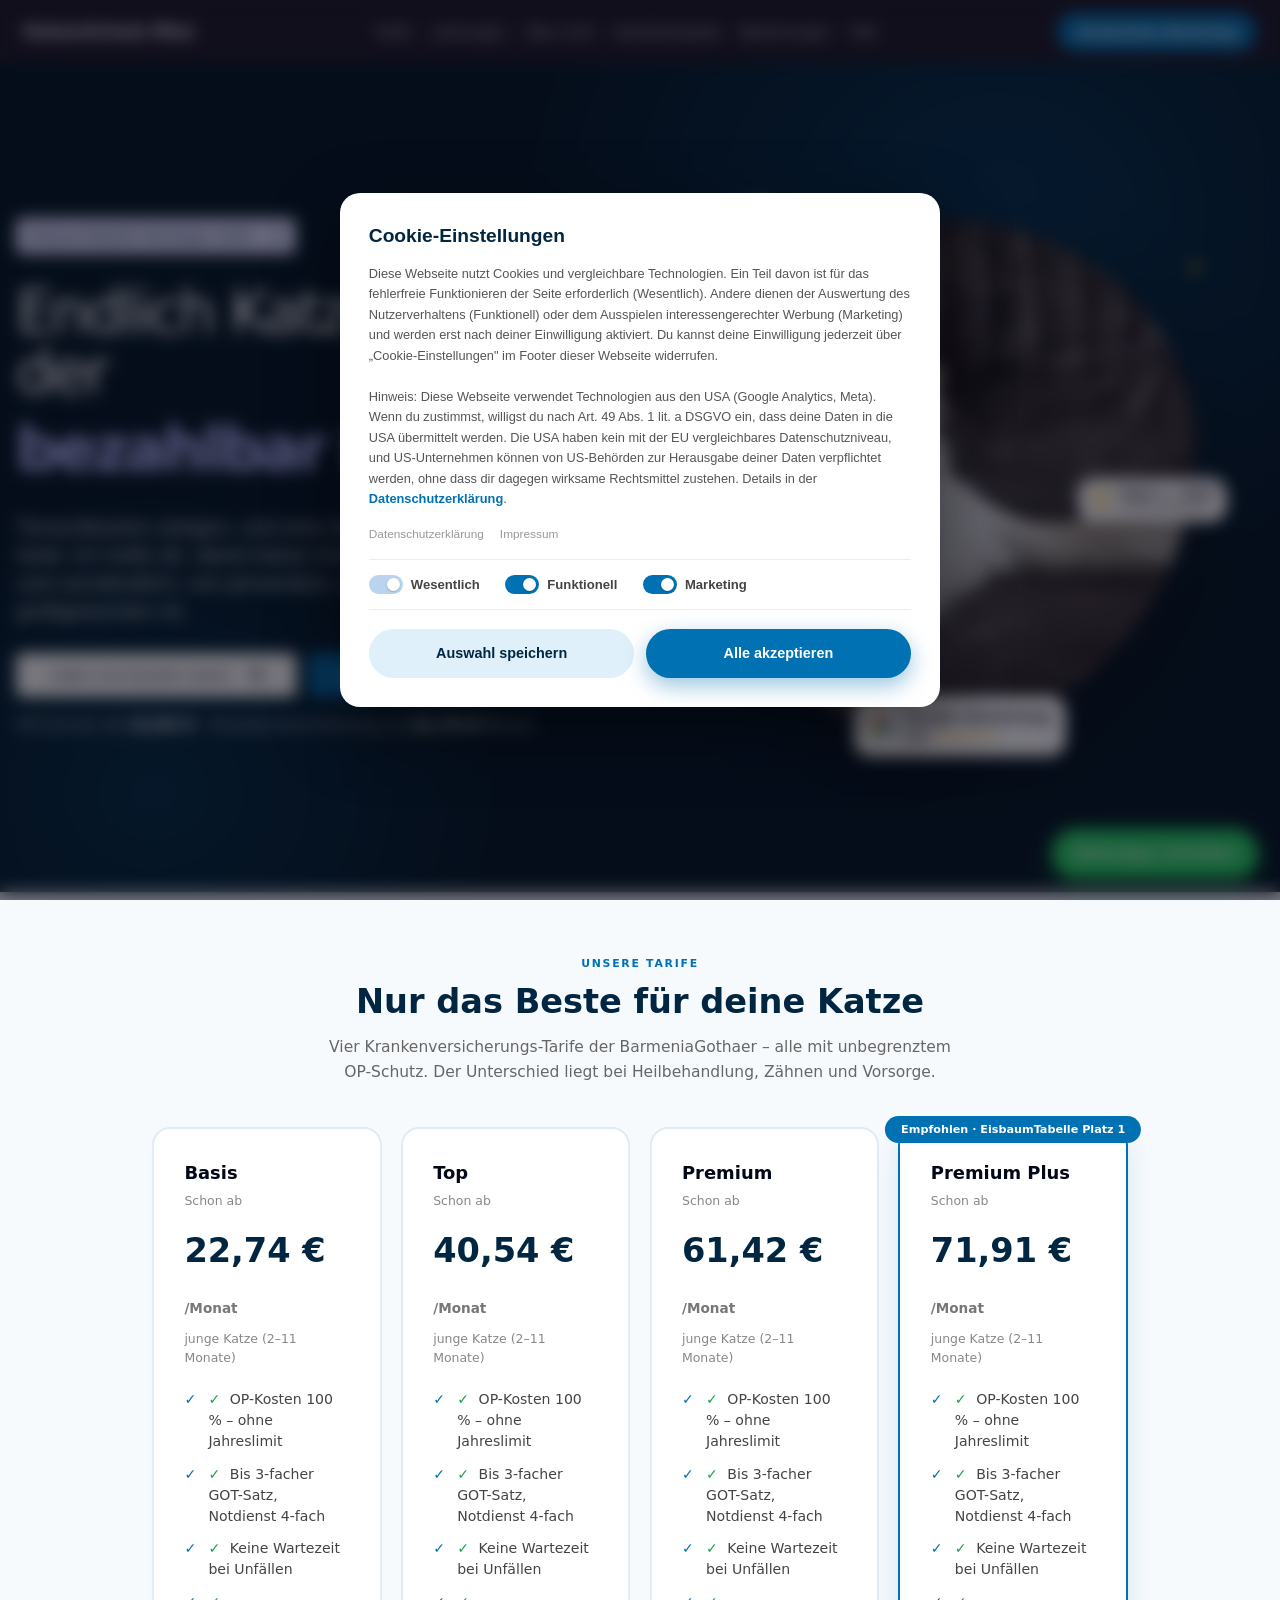
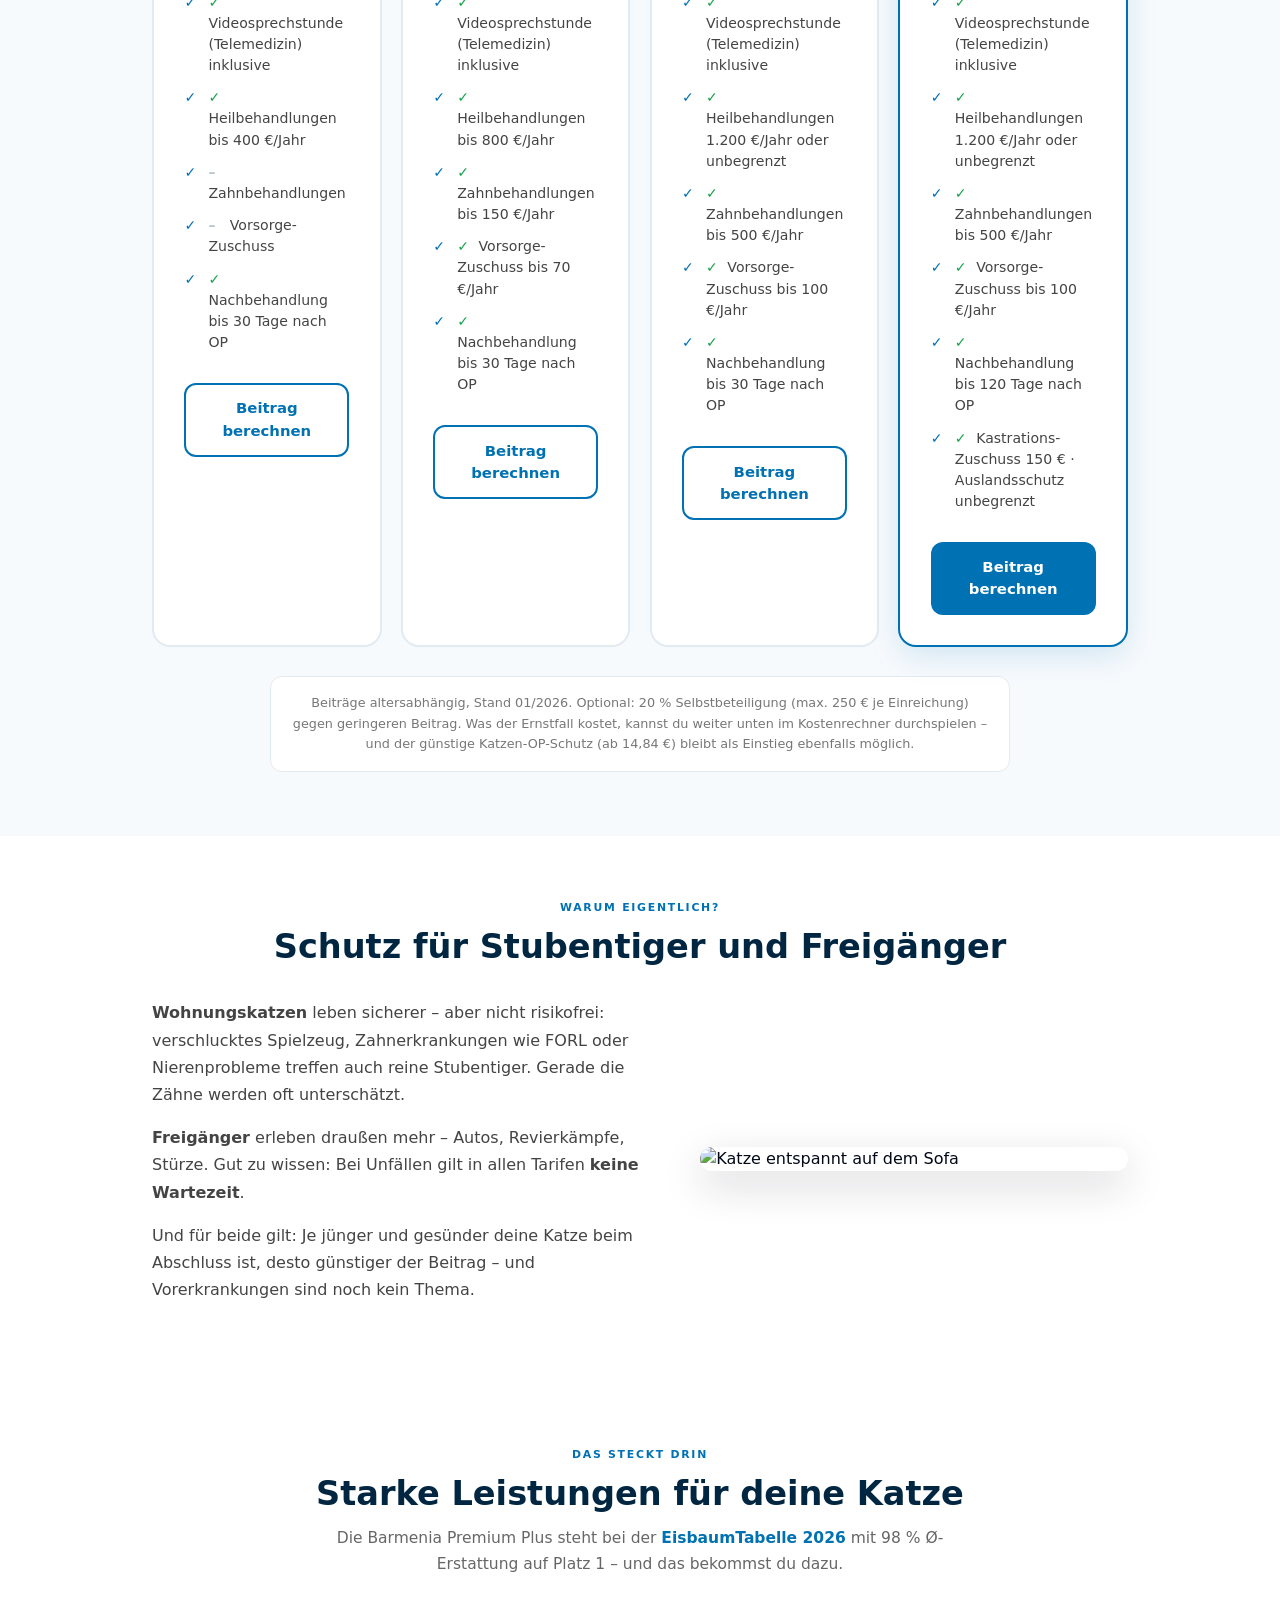
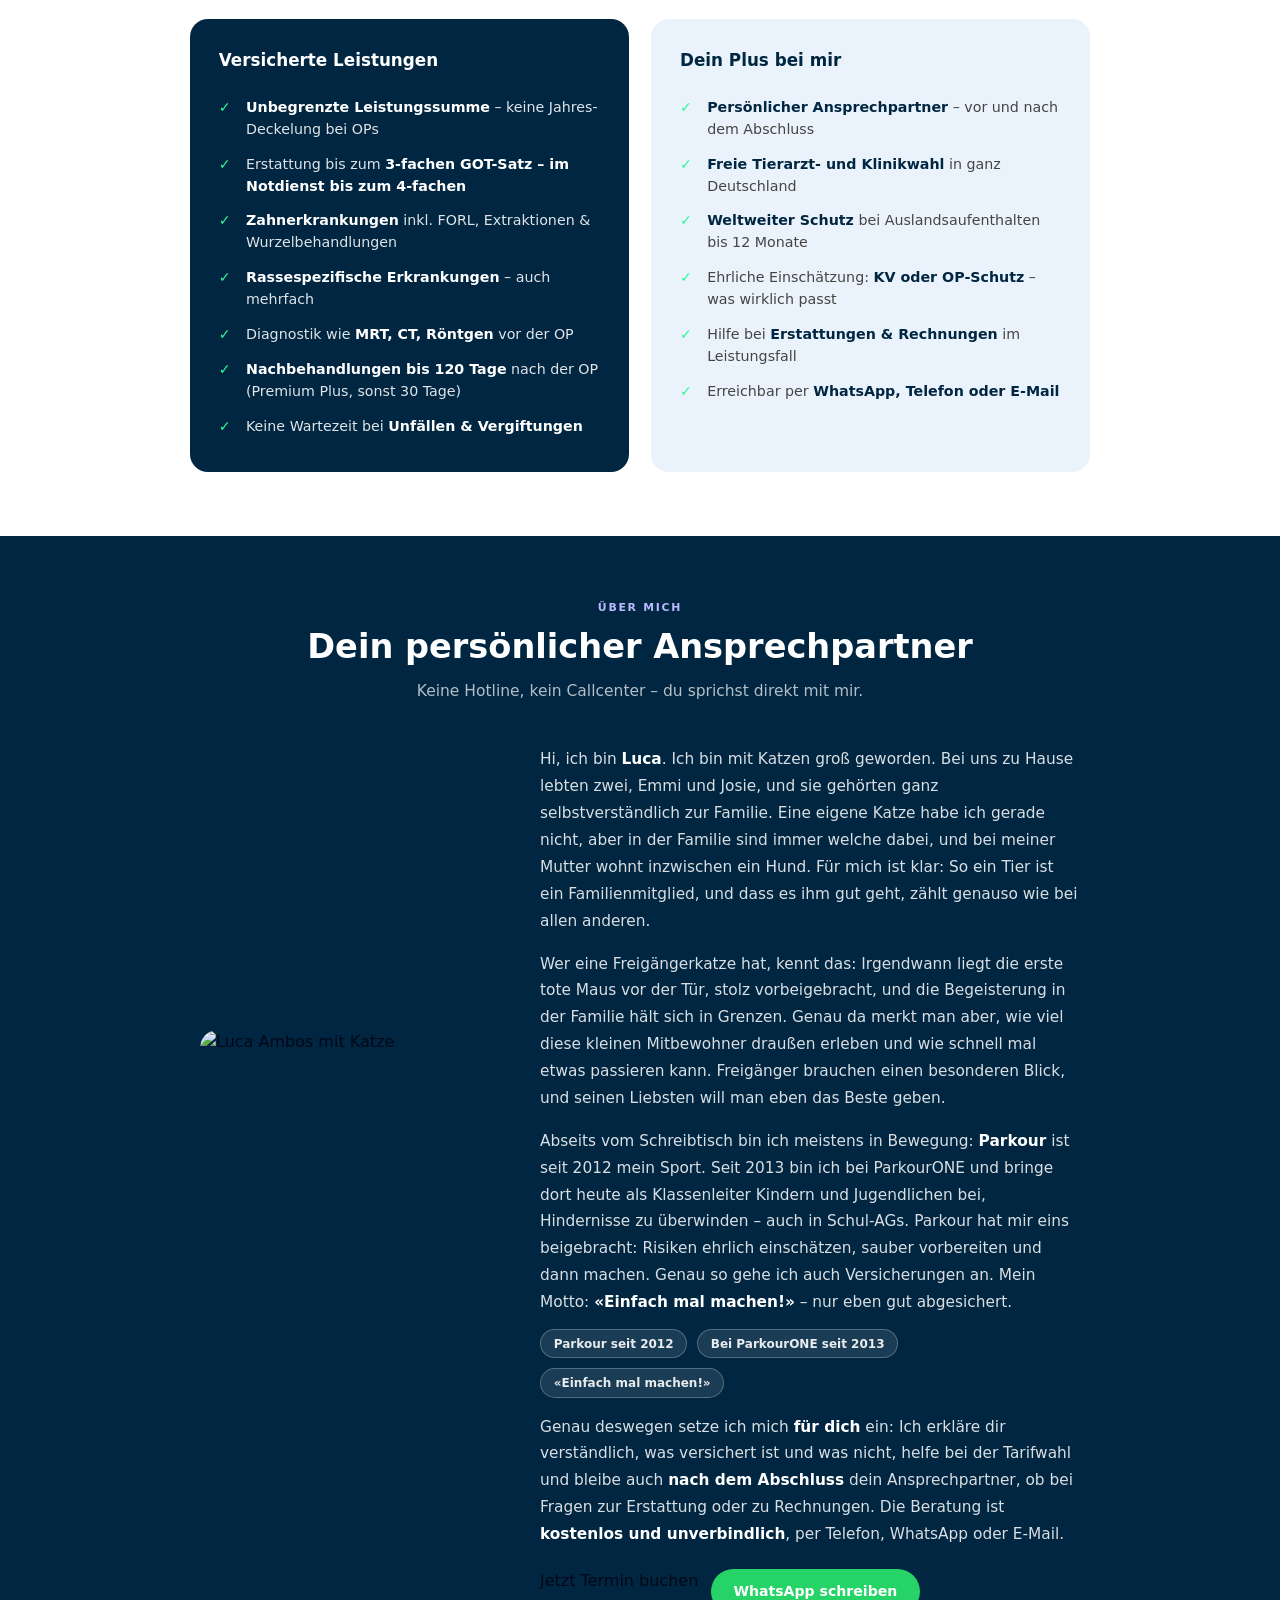
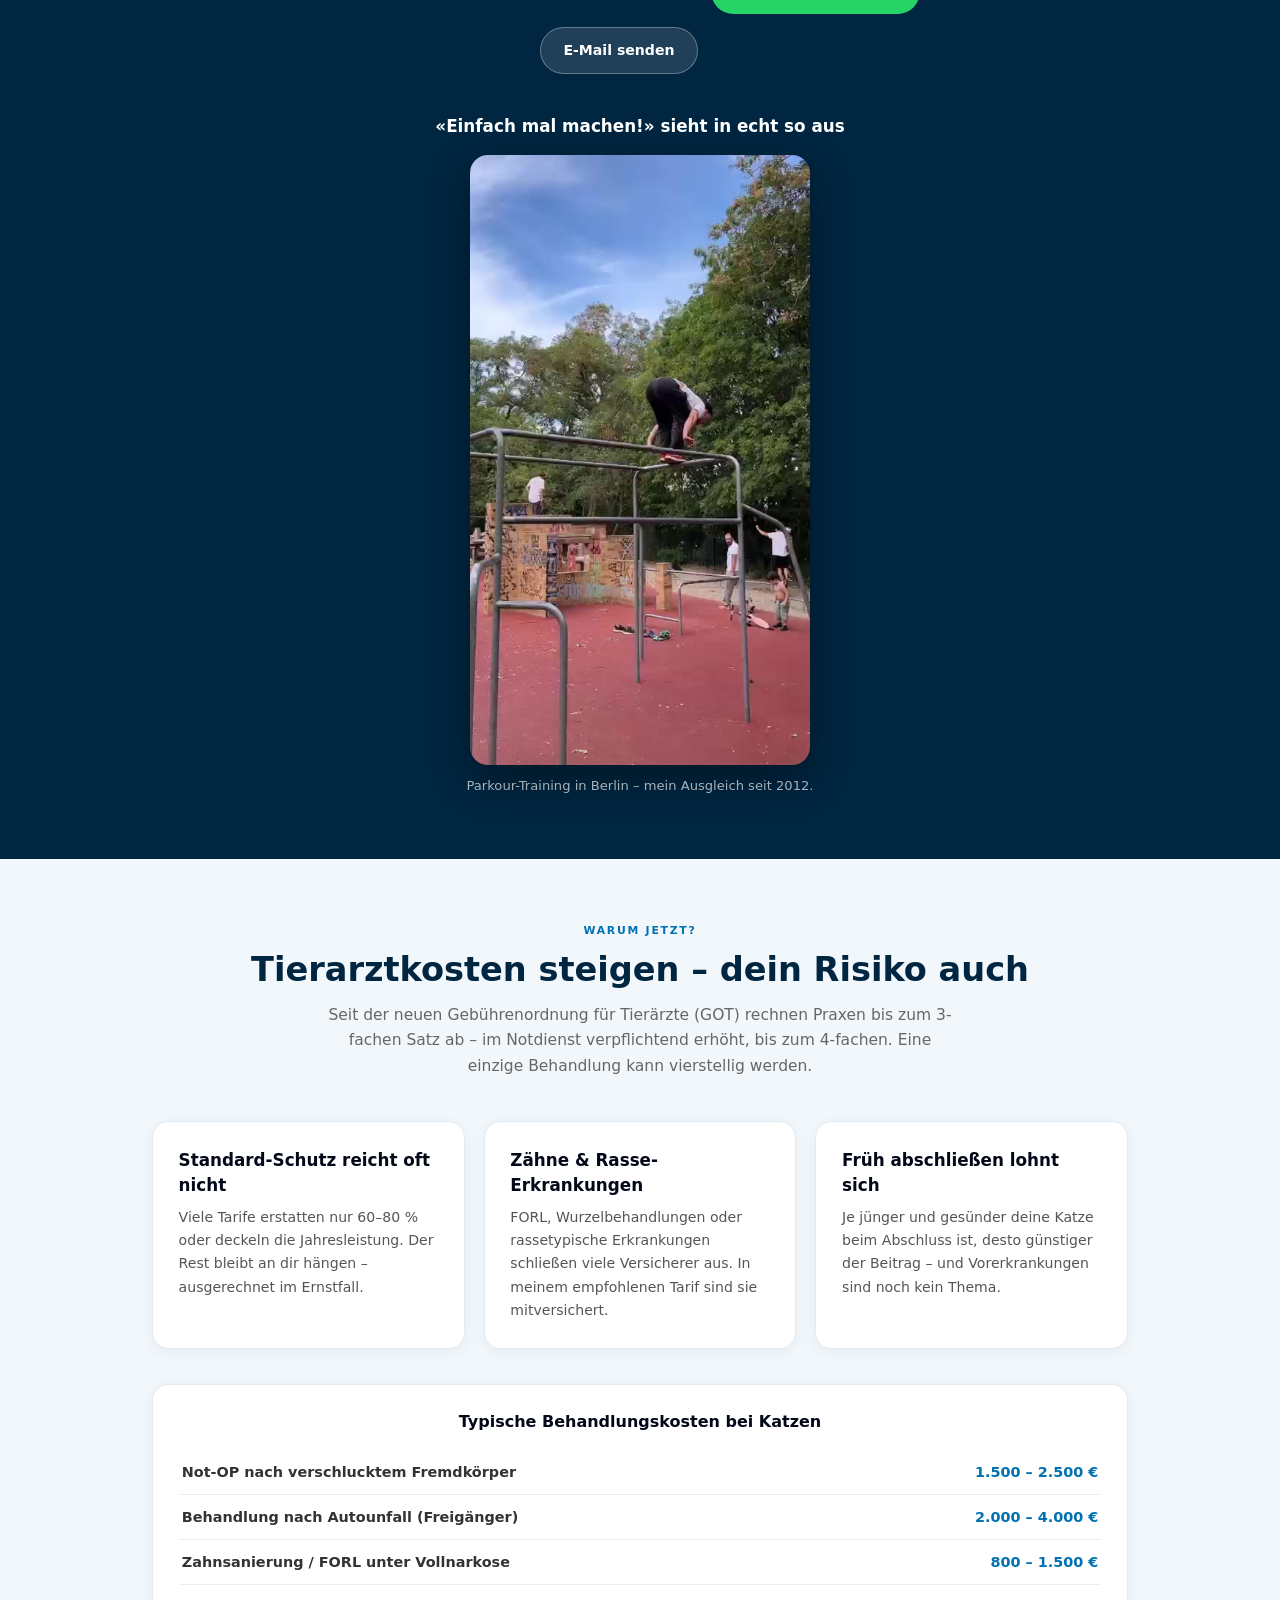
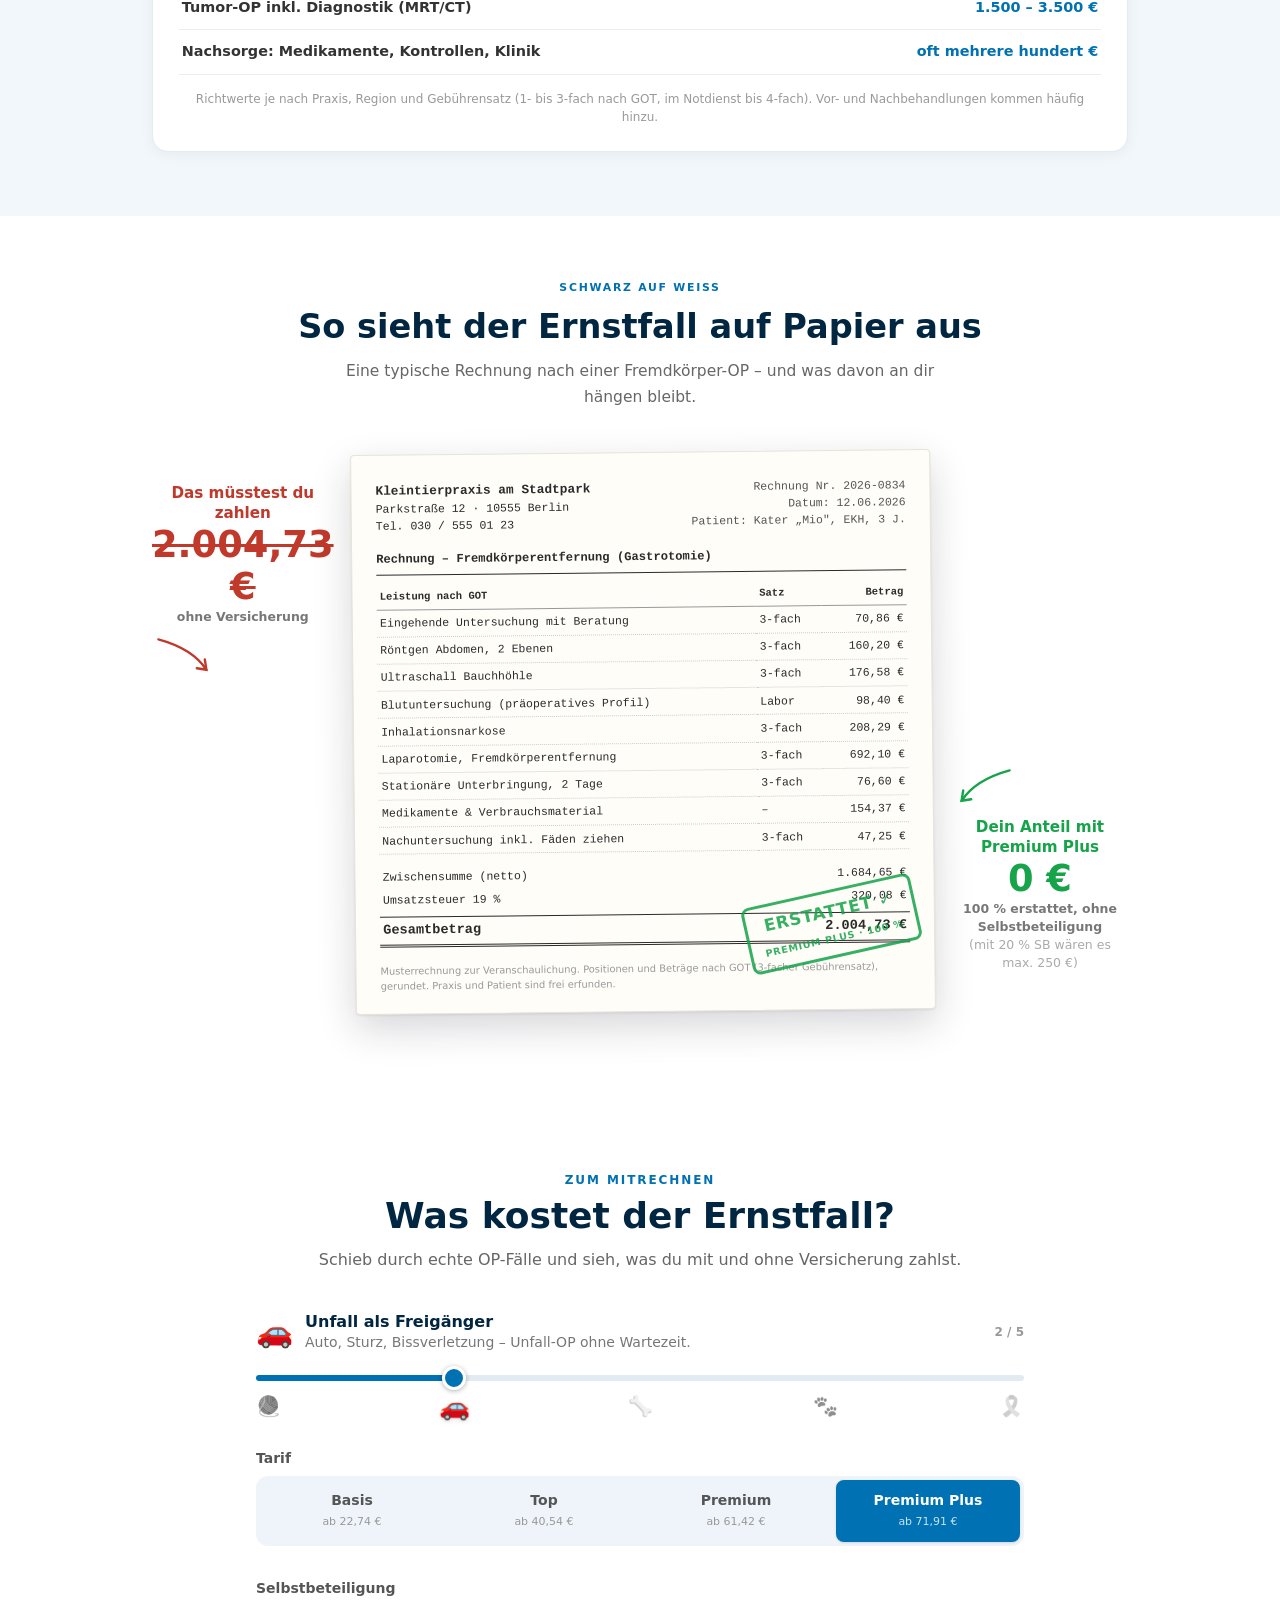
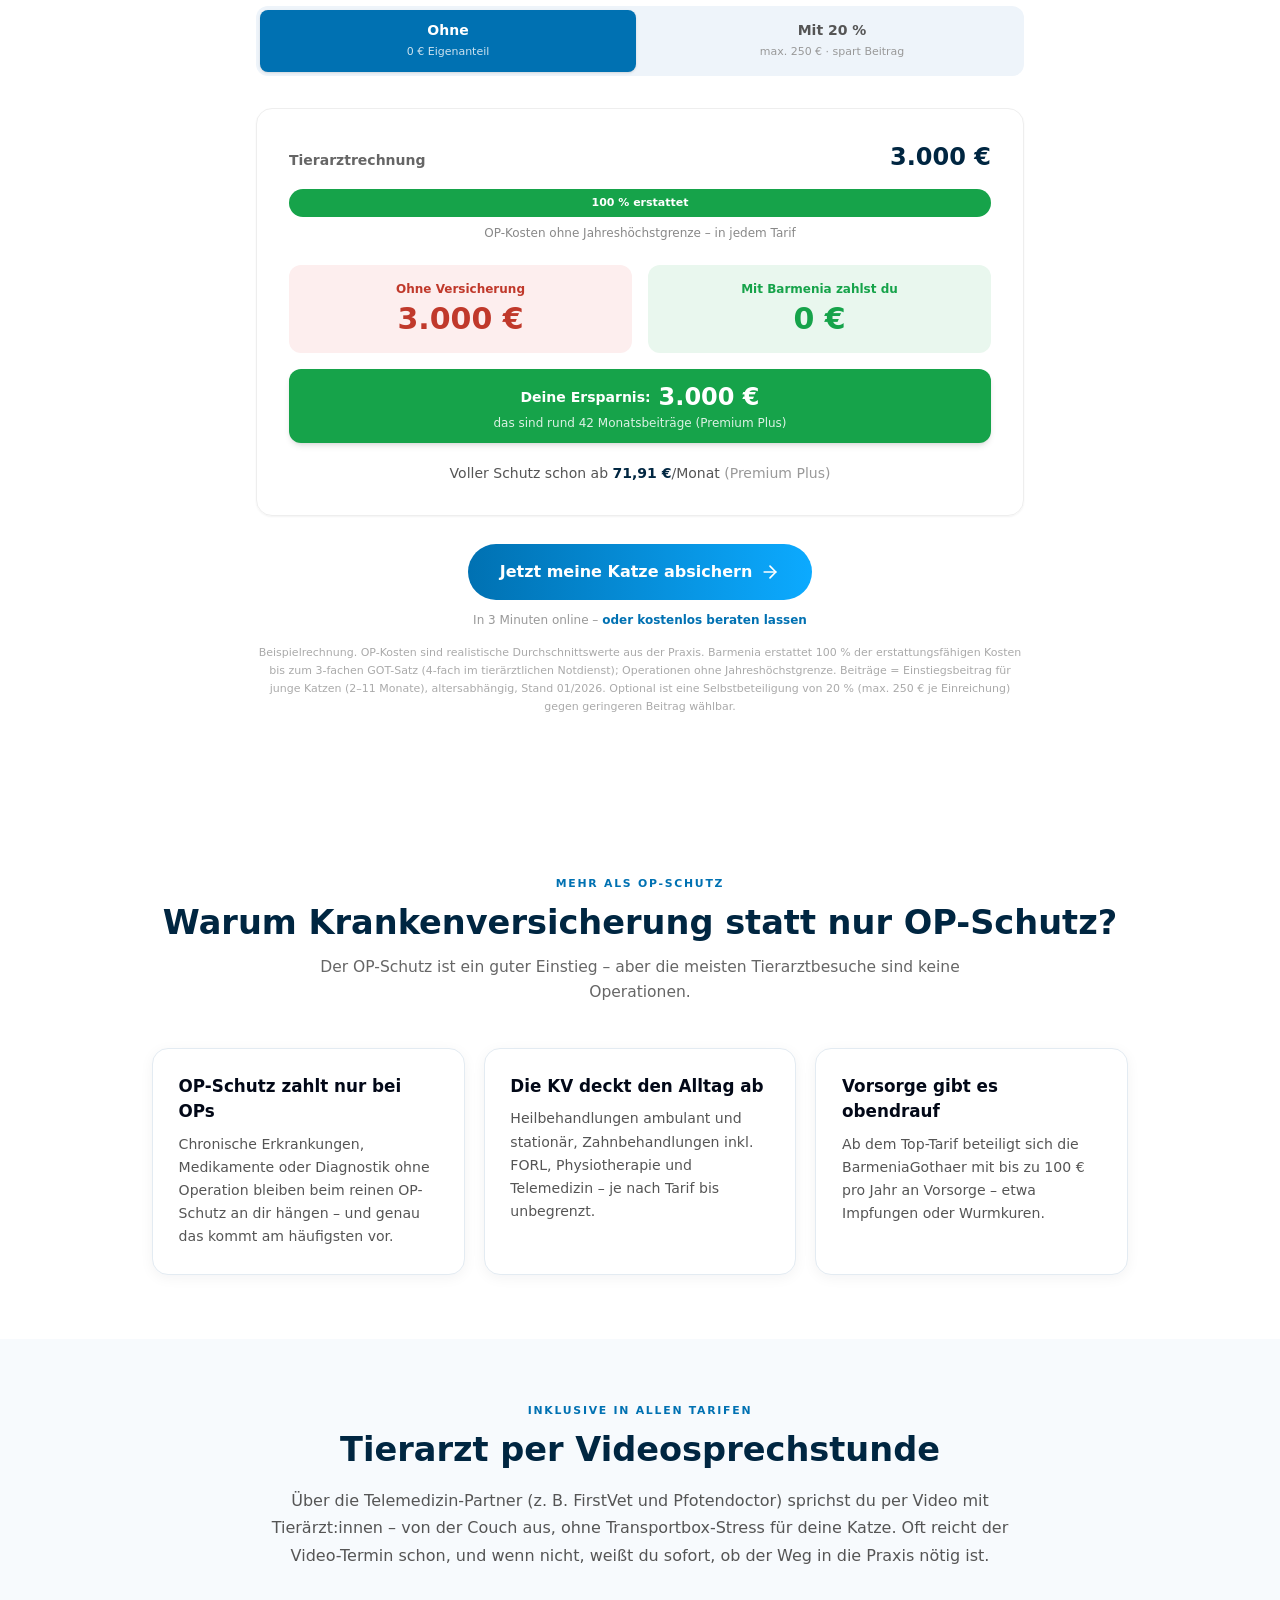
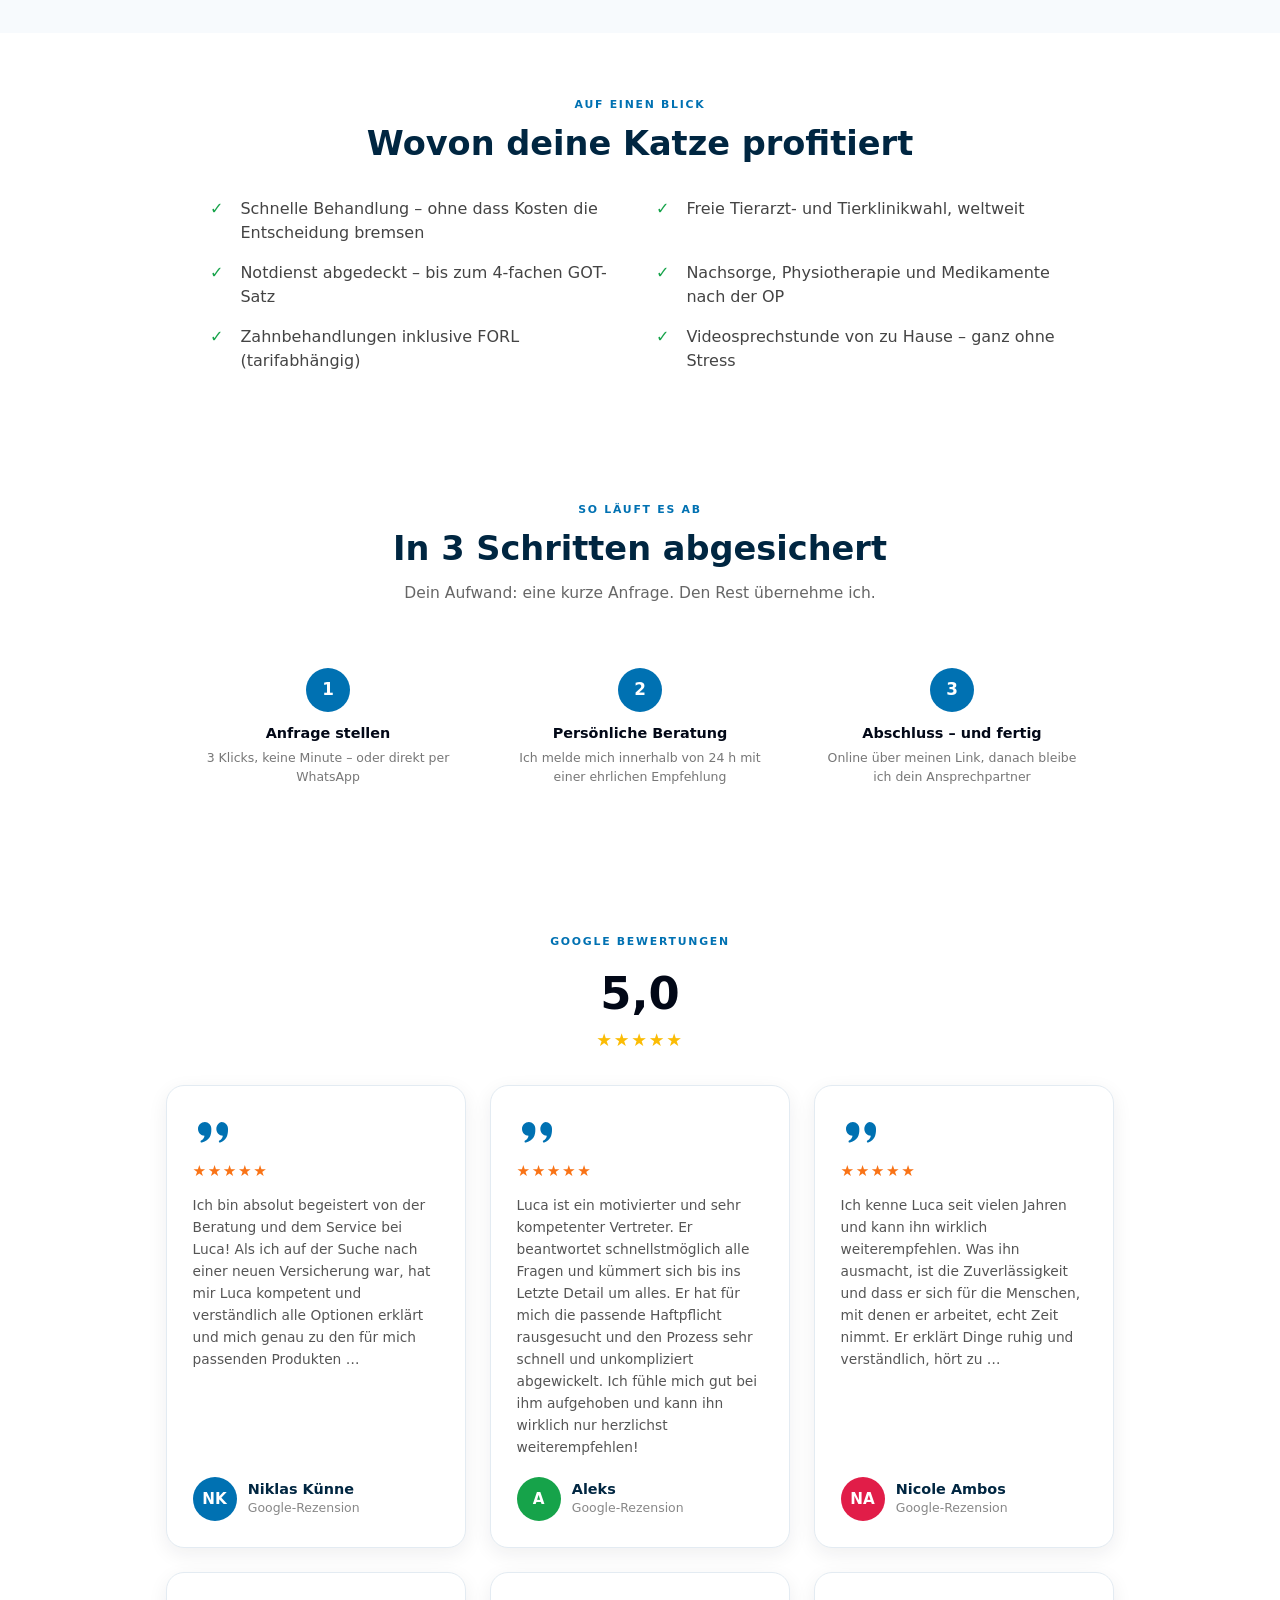
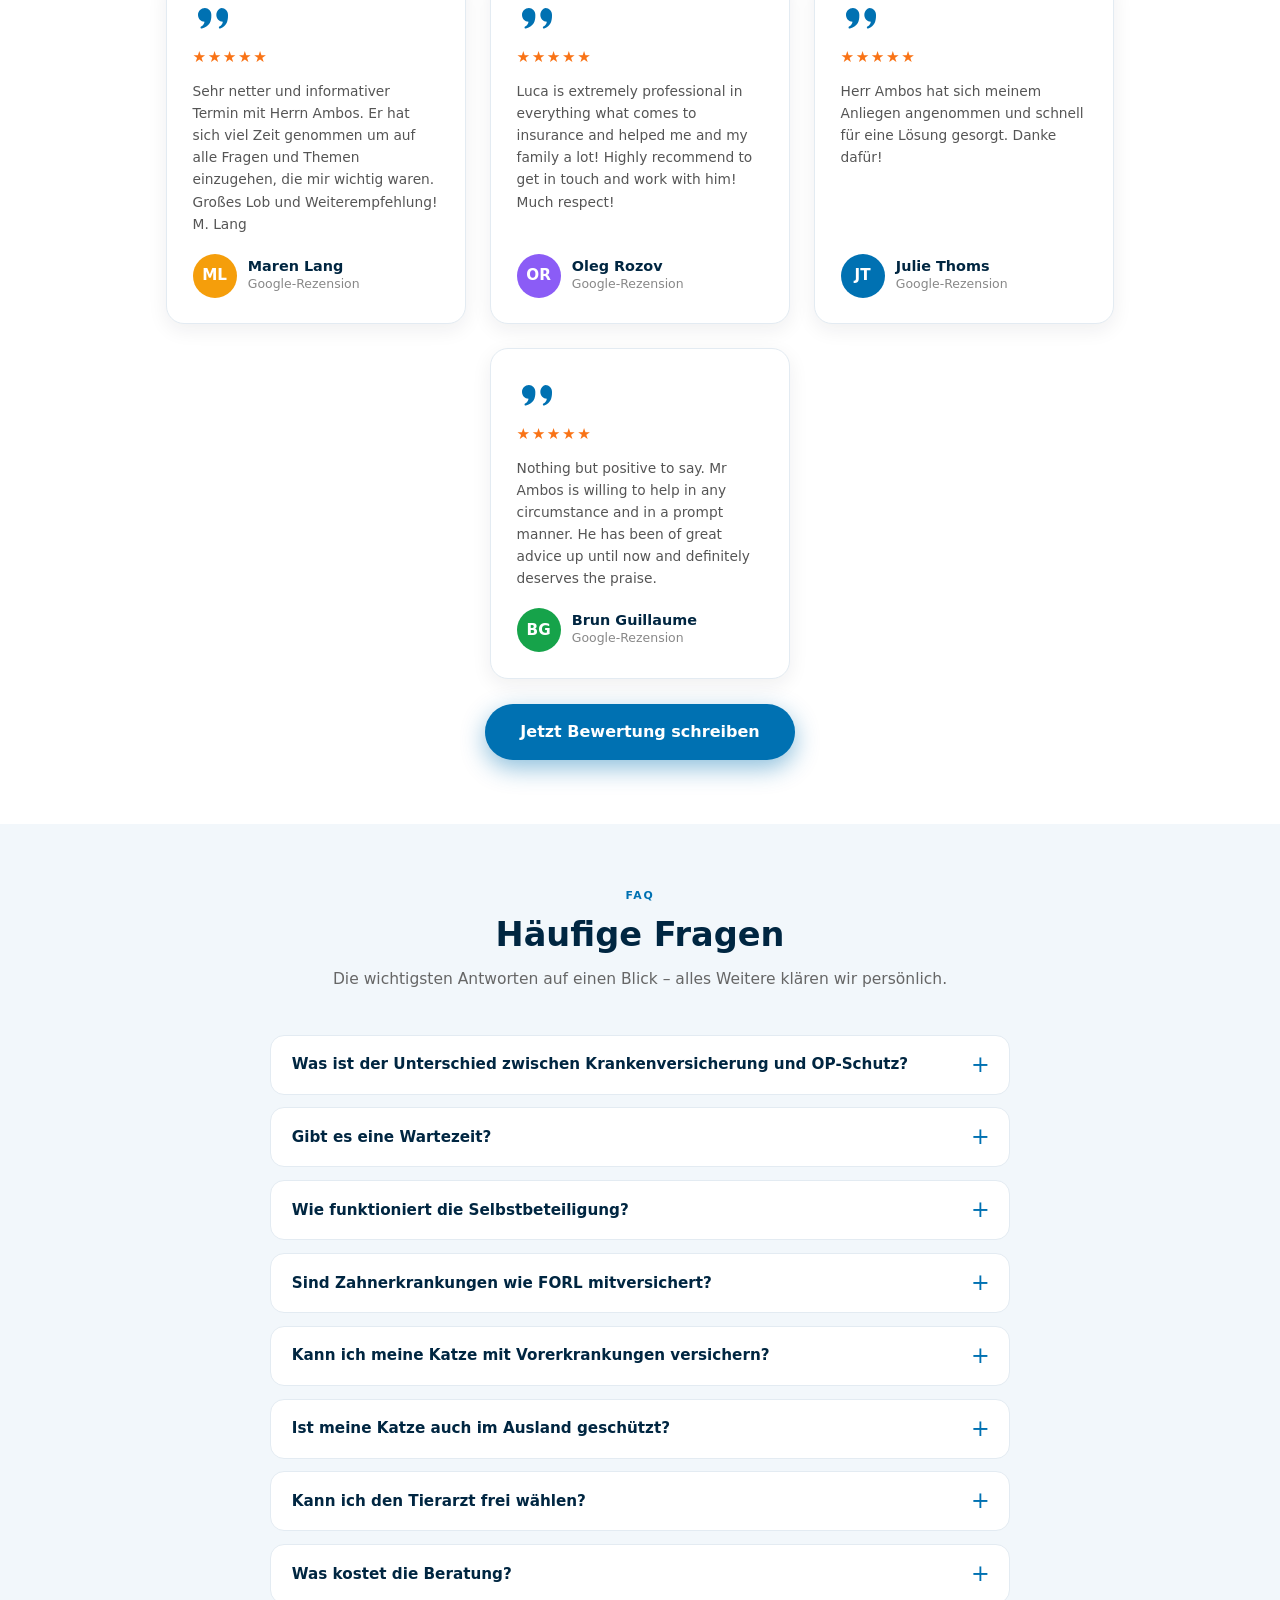
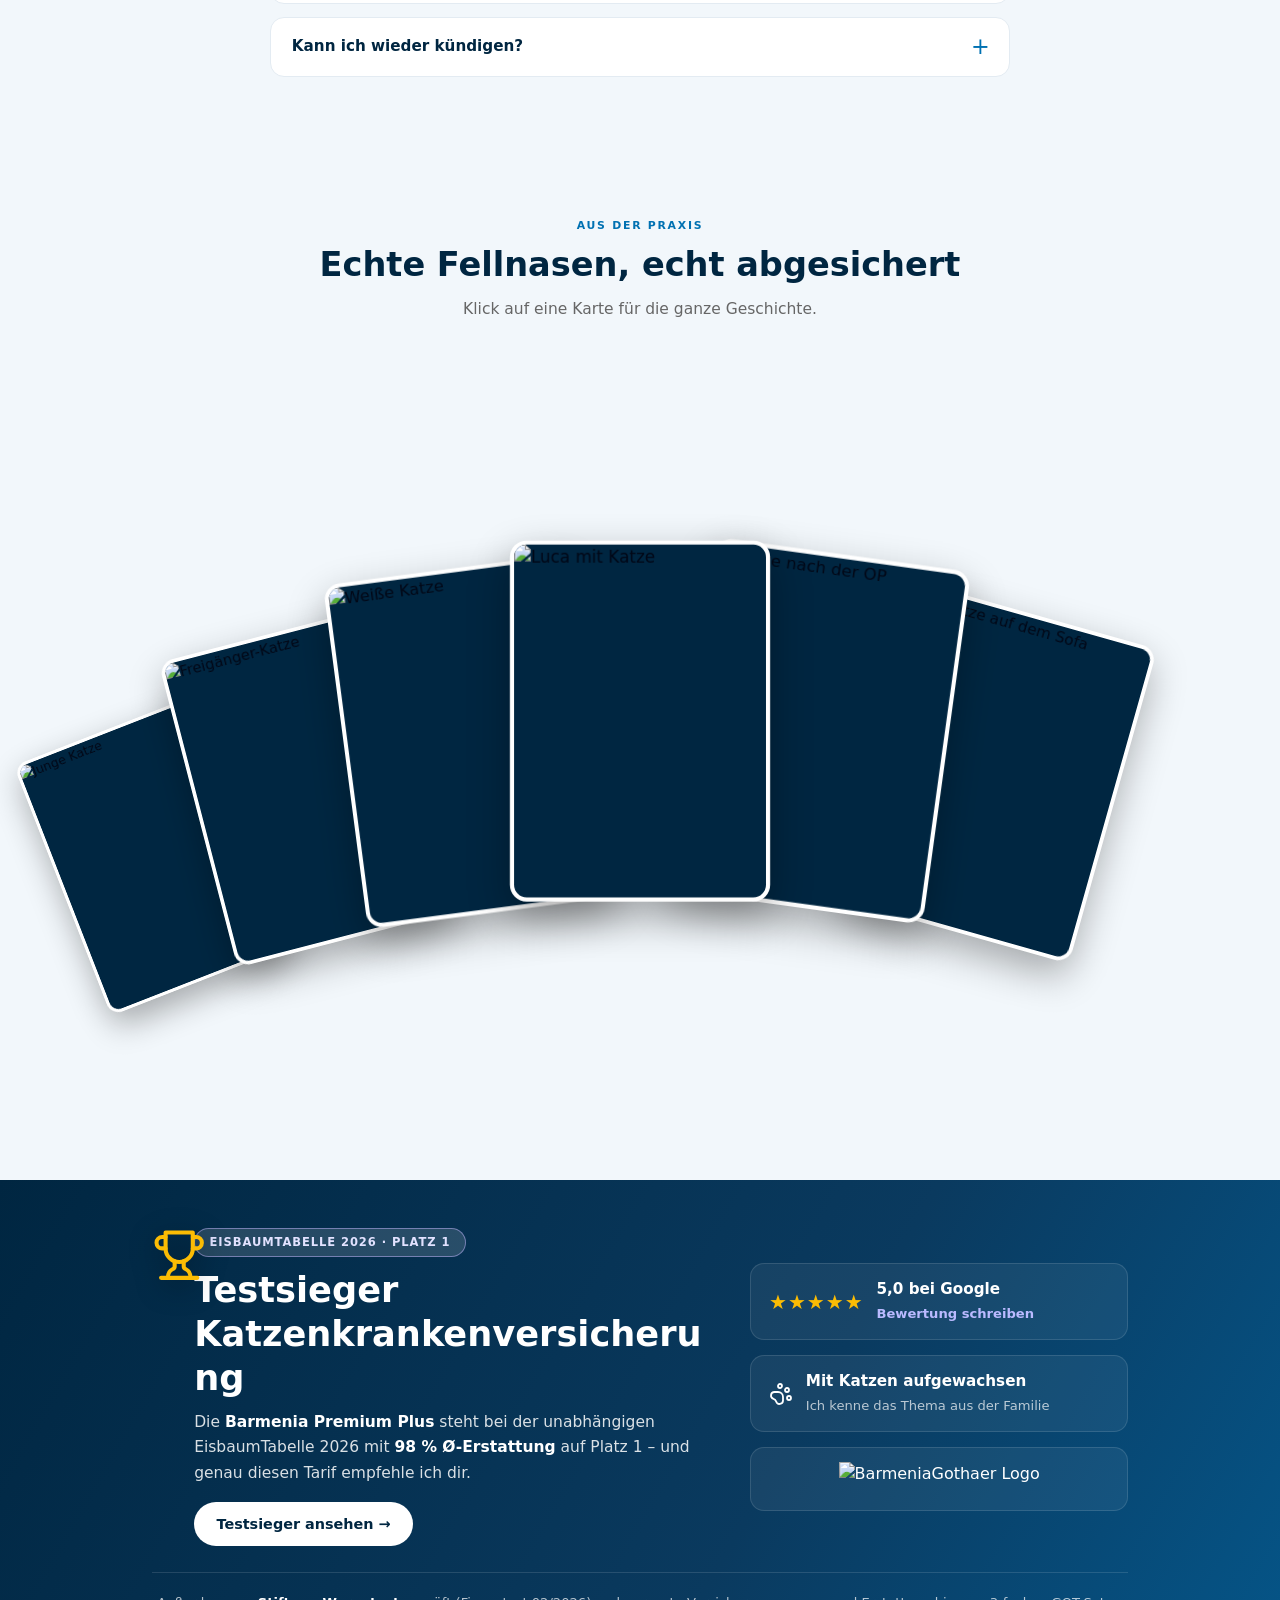
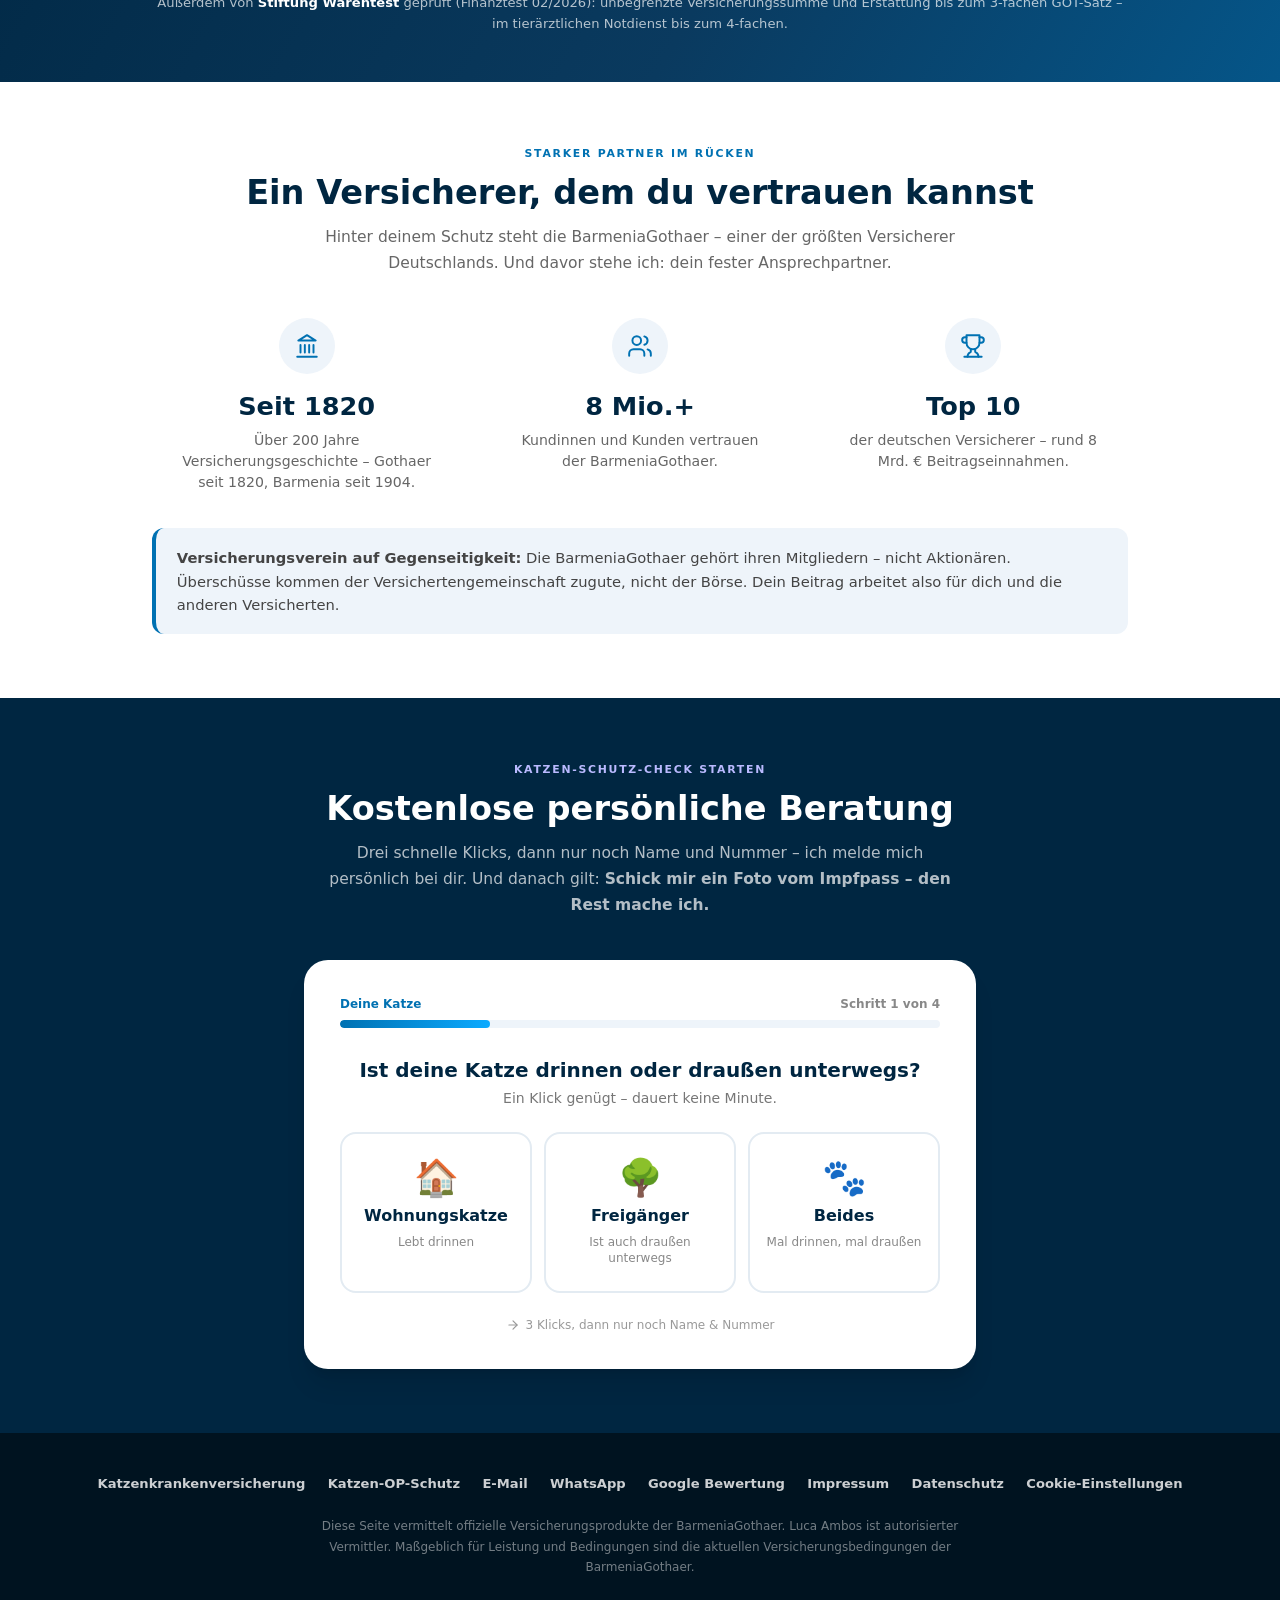
==== commit 077d5faf: "FAQ Kuendbarkeit + Impfpass-Satz Co-Authored-By: Claude Fable 5 <noreply@anthropic.com>" ====
--- a/index.html
+++ b/index.html
@@ -145,6 +145,12 @@
 </div> </details> <details data-astro-cid-j7pv25f6> <summary data-astro-cid-j7pv25f6>Was kostet die Beratung?</summary> <div class="faq-a" data-astro-cid-j7pv25f6>
 Nichts. Die Beratung ist kostenlos und unverbindlich – du entscheidest
                 danach in Ruhe, ob und wie du deine Katze absichern möchtest.
+</div> </details> <details data-astro-cid-j7pv25f6> <summary data-astro-cid-j7pv25f6>Kann ich wieder kündigen?</summary> <div class="faq-a" data-astro-cid-j7pv25f6>
+Ja. Nach Ablauf der zunächst vereinbarten Vertragslaufzeit kannst du
+<strong data-astro-cid-j7pv25f6>täglich kündigen</strong> – ganz ohne Fristen, formlos in
+                Textform (z. B. per E-Mail). Du bindest dich also nicht auf ewig, und
+                bei Fragen zur Laufzeit schaue ich vorher gemeinsam mit dir in den
+                Vertrag.
 </div> </details> </div> </div> </section> <!-- SZENARIEN (interaktives Karten-Karussell) --> <section id="szenarien" class="szenarien" data-astro-cid-j7pv25f6> <div class="container" data-astro-cid-j7pv25f6> <div class="section-label" data-astro-cid-j7pv25f6>Aus der Praxis</div> <h2 data-astro-cid-j7pv25f6>Echte Fellnasen, echt abgesichert</h2> <p class="section-sub" data-astro-cid-j7pv25f6>Klick auf eine Karte für die ganze Geschichte.</p> </div> <astro-island uid="Z1x3MiI" prefix="r2" component-url="/_astro/card-fan-carousel.B-7k-yCV.js" component-export="default" renderer-url="/_astro/client.SWu0E-Mb.js" props="{&quot;cards&quot;:[1,[[0,{&quot;imgUrl&quot;:[0,&quot;https://katzenschutz-miez.de/katz_jung.jpg&quot;],&quot;alt&quot;:[0,&quot;Junge Katze&quot;],&quot;title&quot;:[0,&quot;Junge Katze, Fremdkörper verschluckt&quot;],&quot;text&quot;:[0,&quot;Kitten erkunden alles mit dem Maul. Eine Not-OP wegen verschlucktem Spielzeug ist einer der häufigsten Eingriffe bei jungen Katzen. OP-Kosten: ca. 1.500–2.500 €.&quot;]}],[0,{&quot;imgUrl&quot;:[0,&quot;https://katzenschutz-miez.de/katz_3.jpg&quot;],&quot;alt&quot;:[0,&quot;Freigänger-Katze&quot;],&quot;title&quot;:[0,&quot;Freigänger nach Unfall&quot;],&quot;text&quot;:[0,&quot;Autounfall, Bissverletzung, Sturz: Freigänger leben gefährlicher. Bei Unfällen gilt in der Krankenversicherung keine Wartezeit. Behandlung: ca. 2.000–4.000 €.&quot;]}],[0,{&quot;imgUrl&quot;:[0,&quot;https://katzenschutz-miez.de/katz_hero.jpg&quot;],&quot;alt&quot;:[0,&quot;Weiße Katze&quot;],&quot;title&quot;:[0,&quot;Nie wieder Angst vor der Tierarztrechnung&quot;],&quot;text&quot;:[0,&quot;Katzenkrankenversicherung mit persönlicher Beratung von Luca Ambos. Ehrlich erklärt: was versichert ist – und was nicht.&quot;]}],[0,{&quot;imgUrl&quot;:[0,&quot;https://katzenschutz-miez.de/katz_luca.jpg&quot;],&quot;alt&quot;:[0,&quot;Luca mit Katze&quot;],&quot;title&quot;:[0,&quot;Dein persönlicher Ansprechpartner&quot;],&quot;text&quot;:[0,&quot;Hi, ich bin Luca aus Berlin. Du erreichst mich direkt per Telefon, WhatsApp oder E-Mail – vor und nach dem Abschluss.&quot;]}],[0,{&quot;imgUrl&quot;:[0,&quot;https://katzenschutz-miez.de/katz_postop.jpg&quot;],&quot;alt&quot;:[0,&quot;Katze nach der OP&quot;],&quot;title&quot;:[0,&quot;Nachsorge nach der OP&quot;],&quot;text&quot;:[0,&quot;Mit der OP ist es selten getan: Nachbehandlungen, Medikamente und Kontrollen sind je nach Tarif bis zu 120 Tage nach der OP mitversichert. Nachsorge: oft mehrere hundert €.&quot;]}],[0,{&quot;imgUrl&quot;:[0,&quot;https://katzenschutz-miez.de/katz_parallax.jpg&quot;],&quot;alt&quot;:[0,&quot;Katze auf dem Sofa&quot;],&quot;title&quot;:[0,&quot;EisbaumTabelle Testsieger 2026&quot;],&quot;text&quot;:[0,&quot;Die Barmenia Premium Plus zählt zu den Top-Tarifen: 100 % Erstattung bis zum 3-fachen GOT-Satz, im Notdienst sogar bis zum 4-fachen – und Operationen ganz ohne Jahreshöchstgrenze.&quot;]}]]],&quot;data-astro-cid-j7pv25f6&quot;:[0,true]}" ssr="" client="visible" opts="{&quot;name&quot;:&quot;SocialCards&quot;,&quot;value&quot;:true}" await-children=""><section class="flex flex-col items-center w-full py-4 lg:py-8 px-4 md:px-8 relative z-20"><div class="flex items-center justify-center w-full max-w-[90rem]"><div class="fan-layout flex relative justify-center items-center w-full max-w-[80rem]"><div class="fan-card cursor-pointer"><div class="relative w-full h-full overflow-hidden"><img src="https://katzenschutz-miez.de/katz_jung.jpg" loading="lazy" alt="Junge Katze" class="absolute inset-0 w-full h-full object-cover z-10"/></div></div><div class="fan-card cursor-pointer"><div class="relative w-full h-full overflow-hidden"><img src="https://katzenschutz-miez.de/katz_3.jpg" loading="lazy" alt="Freigänger-Katze" class="absolute inset-0 w-full h-full object-cover z-10"/></div></div><div class="fan-card cursor-pointer"><div class="relative w-full h-full overflow-hidden"><img src="https://katzenschutz-miez.de/katz_hero.jpg" loading="lazy" alt="Weiße Katze" class="absolute inset-0 w-full h-full object-cover z-10"/></div></div><div class="fan-card cursor-pointer"><div class="relative w-full h-full overflow-hidden"><img src="https://katzenschutz-miez.de/katz_luca.jpg" loading="lazy" alt="Luca mit Katze" class="absolute inset-0 w-full h-full object-cover z-10"/></div></div><div class="fan-card cursor-pointer"><div class="relative w-full h-full overflow-hidden"><img src="https://katzenschutz-miez.de/katz_postop.jpg" loading="lazy" alt="Katze nach der OP" class="absolute inset-0 w-full h-full object-cover z-10"/></div></div><div class="fan-card cursor-pointer"><div class="relative w-full h-full overflow-hidden"><img src="https://katzenschutz-miez.de/katz_parallax.jpg" loading="lazy" alt="Katze auf dem Sofa" class="absolute inset-0 w-full h-full object-cover z-10"/></div></div></div></div></section><!--astro:end--></astro-island> </section> <!-- TESTSIEGER-BAND (EisbaumTabelle, prominent) --> <section id="testsieger" class="testsieger" data-astro-cid-j7pv25f6> <div class="container" data-astro-cid-j7pv25f6> <div class="ts-grid" data-astro-cid-j7pv25f6> <div class="ts-main" data-astro-cid-j7pv25f6> <div class="ts-trophy" style="color:#fbbc04" data-astro-cid-j7pv25f6> <svg width="1em" height="1em" viewBox="0 0 24 24" fill="none" stroke="currentColor" stroke-width="1.8" stroke-linecap="round" stroke-linejoin="round" aria-hidden="true" data-astro-cid-j7pv25f6> <path d="M6 9H4.5a2.5 2.5 0 0 1 0-5H6" data-astro-cid-j7pv25f6></path> <path d="M18 9h1.5a2.5 2.5 0 0 0 0-5H18" data-astro-cid-j7pv25f6></path> <path d="M4 22h16" data-astro-cid-j7pv25f6></path> <path d="M10 14.66V17c0 .55-.47.98-.97 1.21C7.85 18.75 7 20.24 7 22" data-astro-cid-j7pv25f6></path> <path d="M14 14.66V17c0 .55.47.98.97 1.21C16.15 18.75 17 20.24 17 22" data-astro-cid-j7pv25f6></path> <path d="M18 2H6v7a6 6 0 0 0 12 0V2Z" data-astro-cid-j7pv25f6></path> </svg> </div> <div data-astro-cid-j7pv25f6> <div class="ts-kicker" data-astro-cid-j7pv25f6>EisbaumTabelle 2026 · Platz 1</div> <h2 class="ts-h" data-astro-cid-j7pv25f6>Testsieger Katzenkrankenversicherung</h2> <p class="ts-sub" data-astro-cid-j7pv25f6>
 Die <strong data-astro-cid-j7pv25f6>Barmenia Premium Plus</strong> steht bei der unabhängigen
                   EisbaumTabelle 2026 mit <strong data-astro-cid-j7pv25f6>98 % Ø-Erstattung</strong> auf Platz 1 –
@@ -162,8 +168,8 @@
             Versicherten.
 </div> </div> </section> <!-- FORMULAR --> <section id="kontakt" data-astro-cid-j7pv25f6> <div class="container" data-astro-cid-j7pv25f6> <div class="section-label" data-astro-cid-j7pv25f6>Katzen-Schutz-Check starten</div> <h2 data-astro-cid-j7pv25f6>Kostenlose persönliche Beratung</h2> <p class="section-sub" data-astro-cid-j7pv25f6>
 Drei schnelle Klicks, dann nur noch Name und Nummer – ich melde mich
-            persönlich bei dir.
-</p> <astro-island uid="1ae4mv" prefix="r3" component-url="/_astro/multi-step-form.ujVQSdwb.js" component-export="default" renderer-url="/_astro/client.SWu0E-Mb.js" props="{&quot;action&quot;:[0,&quot;https://formspree.io/f/xpqnvjzw&quot;],&quot;dankeUrl&quot;:[0,&quot;https://katzenschutz-miez.de/danke.html&quot;],&quot;subject&quot;:[0,&quot;Neue Anfrage über katzenschutz-miez.de&quot;],&quot;data-astro-cid-j7pv25f6&quot;:[0,true]}" ssr="" client="visible" opts="{&quot;name&quot;:&quot;MultiStepForm&quot;,&quot;value&quot;:true}" await-children=""><div class="mx-auto max-w-2xl rounded-3xl bg-white p-6 sm:p-9 shadow-xl"><div class="mb-7"><div class="mb-2 flex items-center justify-between text-xs font-bold text-[#888]"><span class="text-[#0071b2]">Deine Katze</span><span>Schritt <!-- -->1<!-- --> von <!-- -->4</span></div><div class="h-2 w-full overflow-hidden rounded-full bg-[#eef4fa]"><div class="h-full rounded-full bg-gradient-to-r from-[#0071b2] to-[#0caaff] transition-all duration-500 ease-out" style="width:25%"></div></div></div><div><h3 class="mb-1 text-center text-xl font-extrabold text-[#002641]">Ist deine Katze drinnen oder draußen unterwegs?</h3><p class="mb-6 text-center text-sm text-[#777]">Ein Klick genügt – dauert keine Minute.</p><div class="grid gap-3 sm:grid-cols-3"><button type="button" class="group flex flex-col items-center gap-1.5 rounded-2xl border-2 border-[#e3ebf2] bg-white px-4 py-6 text-center transition-all hover:-translate-y-0.5 hover:border-[#0071b2] hover:shadow-lg focus-visible:outline-none focus-visible:ring-2 focus-visible:ring-[#0071b2]"><span class="text-4xl" aria-hidden="true">🏠</span><span class="font-extrabold text-[#002641]">Wohnungskatze</span><span class="text-xs text-[#888] leading-snug">Lebt drinnen</span></button><button type="button" class="group flex flex-col items-center gap-1.5 rounded-2xl border-2 border-[#e3ebf2] bg-white px-4 py-6 text-center transition-all hover:-translate-y-0.5 hover:border-[#0071b2] hover:shadow-lg focus-visible:outline-none focus-visible:ring-2 focus-visible:ring-[#0071b2]"><span class="text-4xl" aria-hidden="true">🌳</span><span class="font-extrabold text-[#002641]">Freigänger</span><span class="text-xs text-[#888] leading-snug">Ist auch draußen unterwegs</span></button><button type="button" class="group flex flex-col items-center gap-1.5 rounded-2xl border-2 border-[#e3ebf2] bg-white px-4 py-6 text-center transition-all hover:-translate-y-0.5 hover:border-[#0071b2] hover:shadow-lg focus-visible:outline-none focus-visible:ring-2 focus-visible:ring-[#0071b2]"><span class="text-4xl" aria-hidden="true">🐾</span><span class="font-extrabold text-[#002641]">Beides</span><span class="text-xs text-[#888] leading-snug">Mal drinnen, mal draußen</span></button></div></div><p class="mt-6 flex items-center justify-center gap-1.5 text-xs text-[#999]"><svg xmlns="http://www.w3.org/2000/svg" width="24" height="24" viewBox="0 0 24 24" fill="none" stroke="currentColor" stroke-width="2" stroke-linecap="round" stroke-linejoin="round" class="lucide lucide-arrow-right h-3.5 w-3.5"><path d="M5 12h14"></path><path d="m12 5 7 7-7 7"></path></svg> 3 Klicks, dann nur noch Name &amp; Nummer</p></div><!--astro:end--></astro-island> </div> </section> </main> <!-- FOOTER --> <footer data-astro-cid-j7pv25f6> <div class="footer-links" data-astro-cid-j7pv25f6> <a href="https://ssl.barmenia.de/online-versichern/#/tierversicherung/Beitrag?tierart=Katze&versicherung=kv&adm=00011802" target="_blank" rel="noopener" data-astro-cid-j7pv25f6>Katzenkrankenversicherung</a> <a href="https://ssl.barmenia.de/online-versichern/#/tierversicherung/Beitrag?tierart=Katze&versicherung=op&adm=00011802" target="_blank" rel="noopener" data-astro-cid-j7pv25f6>Katzen-OP-Schutz</a> <a href="mailto:ambos.luca@gmail.com" data-astro-cid-j7pv25f6>E-Mail</a> <a href="https://wa.me/4917679552698" target="_blank" rel="noopener" data-astro-cid-j7pv25f6>WhatsApp</a> <a href="https://g.page/r/CZ_BYAxxpUq7EBM/review" target="_blank" rel="noopener" data-astro-cid-j7pv25f6>Google Bewertung</a> <a href="/impressum.html" data-astro-cid-j7pv25f6>Impressum</a> <a href="/datenschutz.html" data-astro-cid-j7pv25f6>Datenschutz</a> <a href="#" class="ksm-cookie-settings" data-astro-cid-j7pv25f6>Cookie-Einstellungen</a> </div> <p class="legal" data-astro-cid-j7pv25f6>
+            persönlich bei dir. Und danach gilt:
+<strong data-astro-cid-j7pv25f6>Schick mir ein Foto vom Impfpass – den Rest mache ich.</strong> </p> <astro-island uid="1ae4mv" prefix="r3" component-url="/_astro/multi-step-form.ujVQSdwb.js" component-export="default" renderer-url="/_astro/client.SWu0E-Mb.js" props="{&quot;action&quot;:[0,&quot;https://formspree.io/f/xpqnvjzw&quot;],&quot;dankeUrl&quot;:[0,&quot;https://katzenschutz-miez.de/danke.html&quot;],&quot;subject&quot;:[0,&quot;Neue Anfrage über katzenschutz-miez.de&quot;],&quot;data-astro-cid-j7pv25f6&quot;:[0,true]}" ssr="" client="visible" opts="{&quot;name&quot;:&quot;MultiStepForm&quot;,&quot;value&quot;:true}" await-children=""><div class="mx-auto max-w-2xl rounded-3xl bg-white p-6 sm:p-9 shadow-xl"><div class="mb-7"><div class="mb-2 flex items-center justify-between text-xs font-bold text-[#888]"><span class="text-[#0071b2]">Deine Katze</span><span>Schritt <!-- -->1<!-- --> von <!-- -->4</span></div><div class="h-2 w-full overflow-hidden rounded-full bg-[#eef4fa]"><div class="h-full rounded-full bg-gradient-to-r from-[#0071b2] to-[#0caaff] transition-all duration-500 ease-out" style="width:25%"></div></div></div><div><h3 class="mb-1 text-center text-xl font-extrabold text-[#002641]">Ist deine Katze drinnen oder draußen unterwegs?</h3><p class="mb-6 text-center text-sm text-[#777]">Ein Klick genügt – dauert keine Minute.</p><div class="grid gap-3 sm:grid-cols-3"><button type="button" class="group flex flex-col items-center gap-1.5 rounded-2xl border-2 border-[#e3ebf2] bg-white px-4 py-6 text-center transition-all hover:-translate-y-0.5 hover:border-[#0071b2] hover:shadow-lg focus-visible:outline-none focus-visible:ring-2 focus-visible:ring-[#0071b2]"><span class="text-4xl" aria-hidden="true">🏠</span><span class="font-extrabold text-[#002641]">Wohnungskatze</span><span class="text-xs text-[#888] leading-snug">Lebt drinnen</span></button><button type="button" class="group flex flex-col items-center gap-1.5 rounded-2xl border-2 border-[#e3ebf2] bg-white px-4 py-6 text-center transition-all hover:-translate-y-0.5 hover:border-[#0071b2] hover:shadow-lg focus-visible:outline-none focus-visible:ring-2 focus-visible:ring-[#0071b2]"><span class="text-4xl" aria-hidden="true">🌳</span><span class="font-extrabold text-[#002641]">Freigänger</span><span class="text-xs text-[#888] leading-snug">Ist auch draußen unterwegs</span></button><button type="button" class="group flex flex-col items-center gap-1.5 rounded-2xl border-2 border-[#e3ebf2] bg-white px-4 py-6 text-center transition-all hover:-translate-y-0.5 hover:border-[#0071b2] hover:shadow-lg focus-visible:outline-none focus-visible:ring-2 focus-visible:ring-[#0071b2]"><span class="text-4xl" aria-hidden="true">🐾</span><span class="font-extrabold text-[#002641]">Beides</span><span class="text-xs text-[#888] leading-snug">Mal drinnen, mal draußen</span></button></div></div><p class="mt-6 flex items-center justify-center gap-1.5 text-xs text-[#999]"><svg xmlns="http://www.w3.org/2000/svg" width="24" height="24" viewBox="0 0 24 24" fill="none" stroke="currentColor" stroke-width="2" stroke-linecap="round" stroke-linejoin="round" class="lucide lucide-arrow-right h-3.5 w-3.5"><path d="M5 12h14"></path><path d="m12 5 7 7-7 7"></path></svg> 3 Klicks, dann nur noch Name &amp; Nummer</p></div><!--astro:end--></astro-island> </div> </section> </main> <!-- FOOTER --> <footer data-astro-cid-j7pv25f6> <div class="footer-links" data-astro-cid-j7pv25f6> <a href="https://ssl.barmenia.de/online-versichern/#/tierversicherung/Beitrag?tierart=Katze&versicherung=kv&adm=00011802" target="_blank" rel="noopener" data-astro-cid-j7pv25f6>Katzenkrankenversicherung</a> <a href="https://ssl.barmenia.de/online-versichern/#/tierversicherung/Beitrag?tierart=Katze&versicherung=op&adm=00011802" target="_blank" rel="noopener" data-astro-cid-j7pv25f6>Katzen-OP-Schutz</a> <a href="mailto:ambos.luca@gmail.com" data-astro-cid-j7pv25f6>E-Mail</a> <a href="https://wa.me/4917679552698" target="_blank" rel="noopener" data-astro-cid-j7pv25f6>WhatsApp</a> <a href="https://g.page/r/CZ_BYAxxpUq7EBM/review" target="_blank" rel="noopener" data-astro-cid-j7pv25f6>Google Bewertung</a> <a href="/impressum.html" data-astro-cid-j7pv25f6>Impressum</a> <a href="/datenschutz.html" data-astro-cid-j7pv25f6>Datenschutz</a> <a href="#" class="ksm-cookie-settings" data-astro-cid-j7pv25f6>Cookie-Einstellungen</a> </div> <p class="legal" data-astro-cid-j7pv25f6>
 Diese Seite vermittelt offizielle Versicherungsprodukte der BarmeniaGothaer. Luca
         Ambos ist autorisierter Vermittler. Maßgeblich für Leistung und Bedingungen sind die
         aktuellen Versicherungsbedingungen der BarmeniaGothaer.
